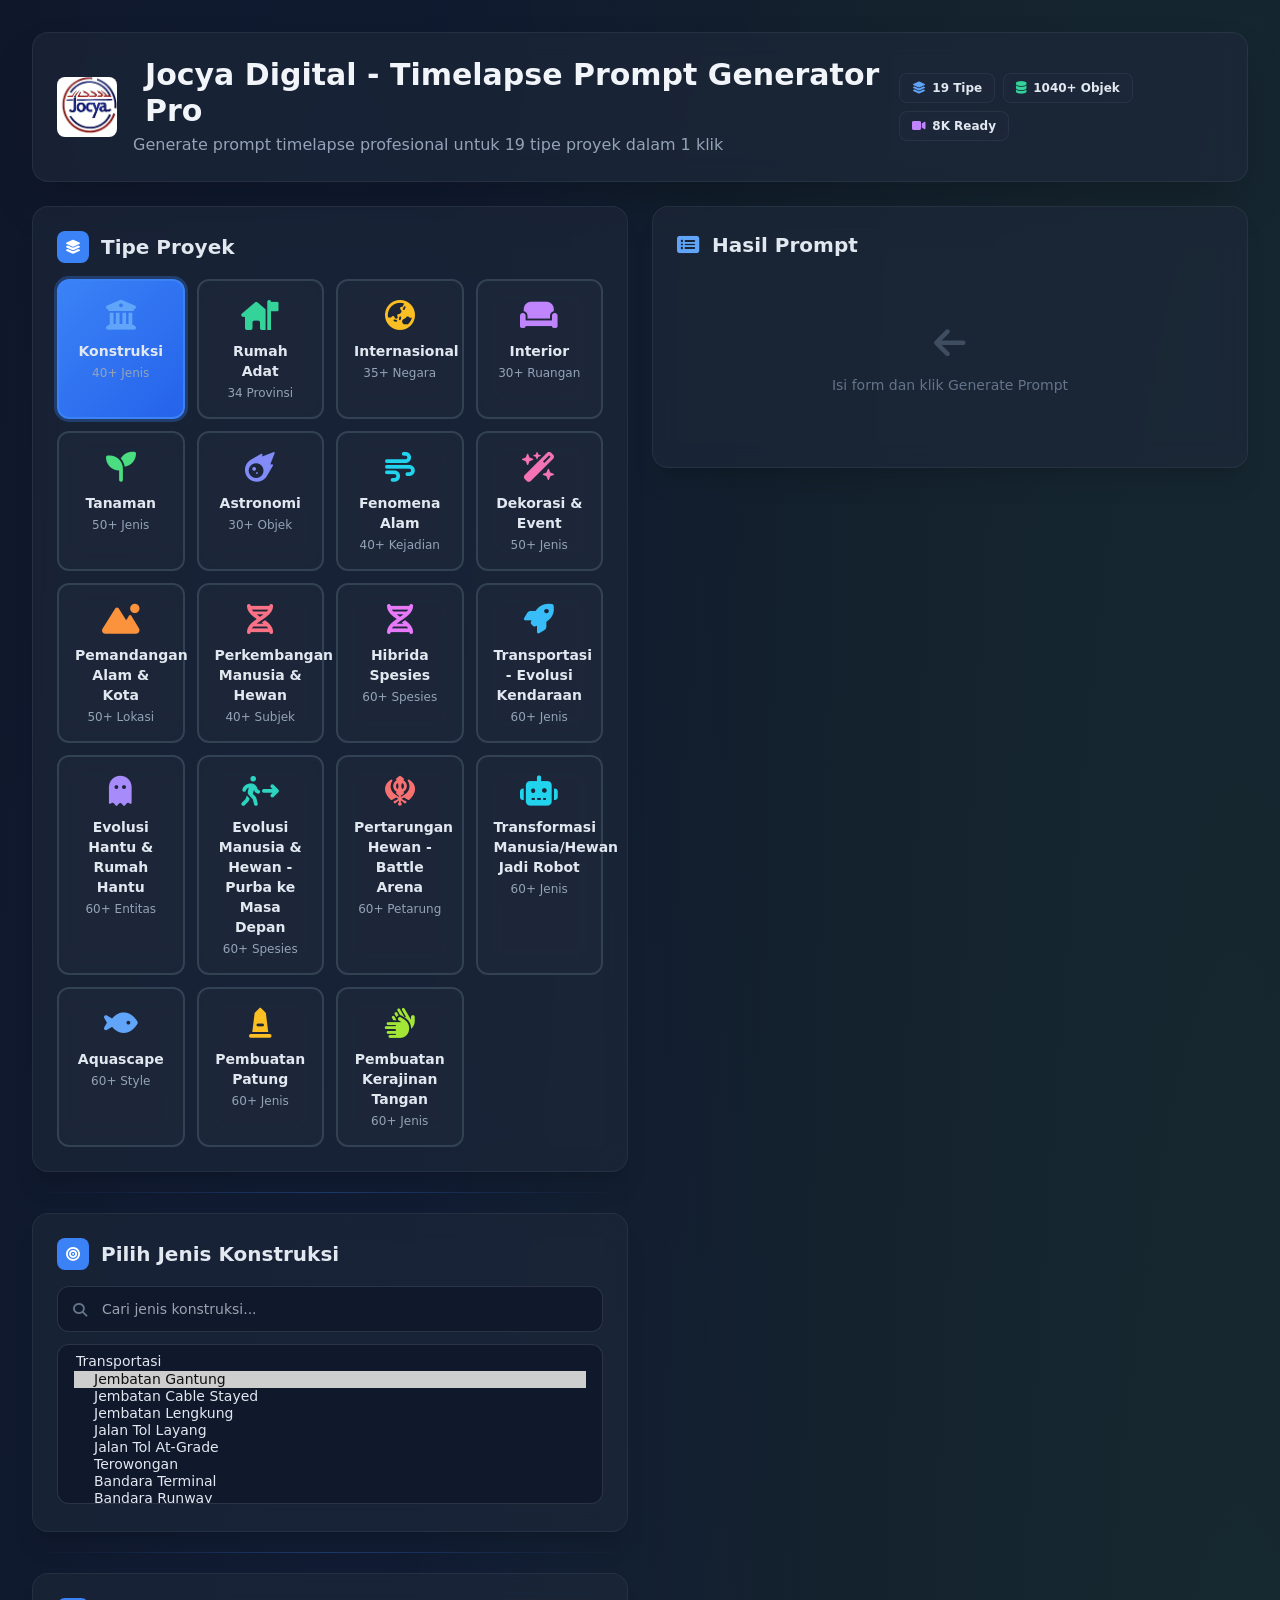
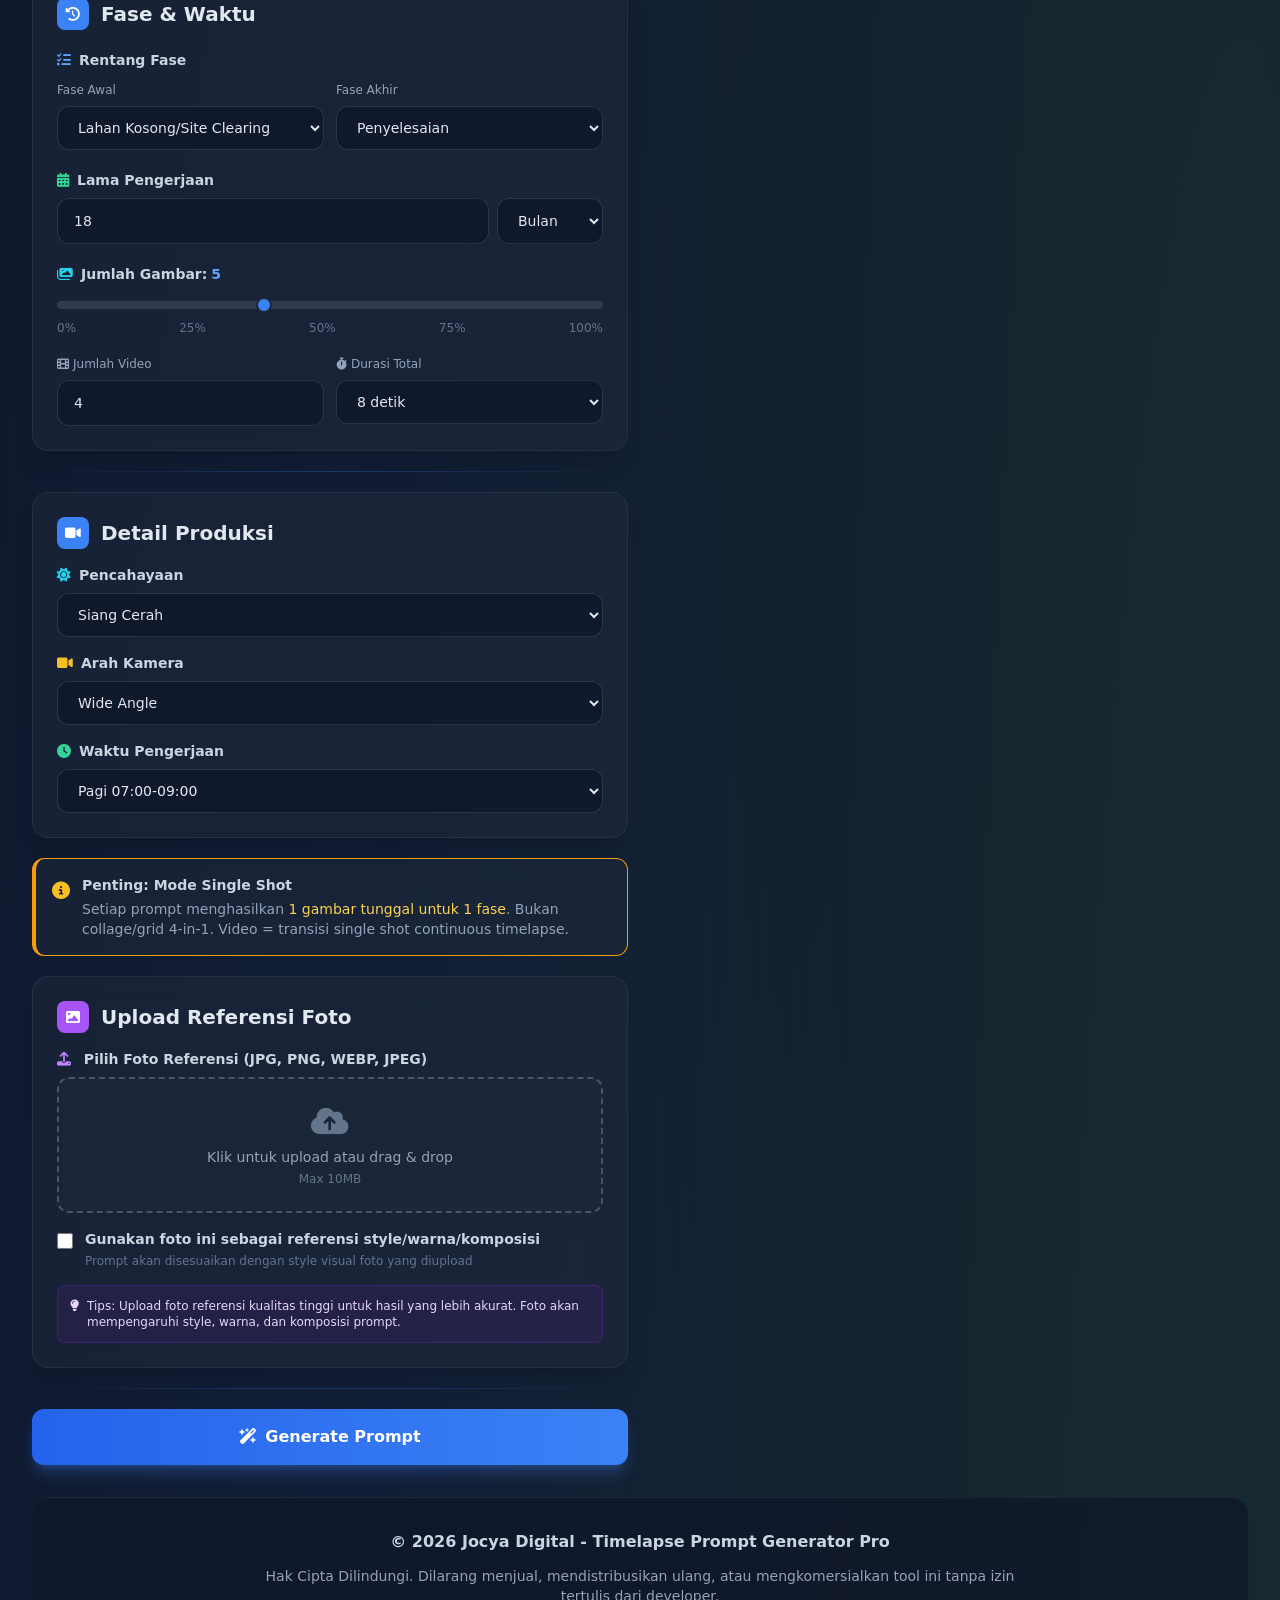
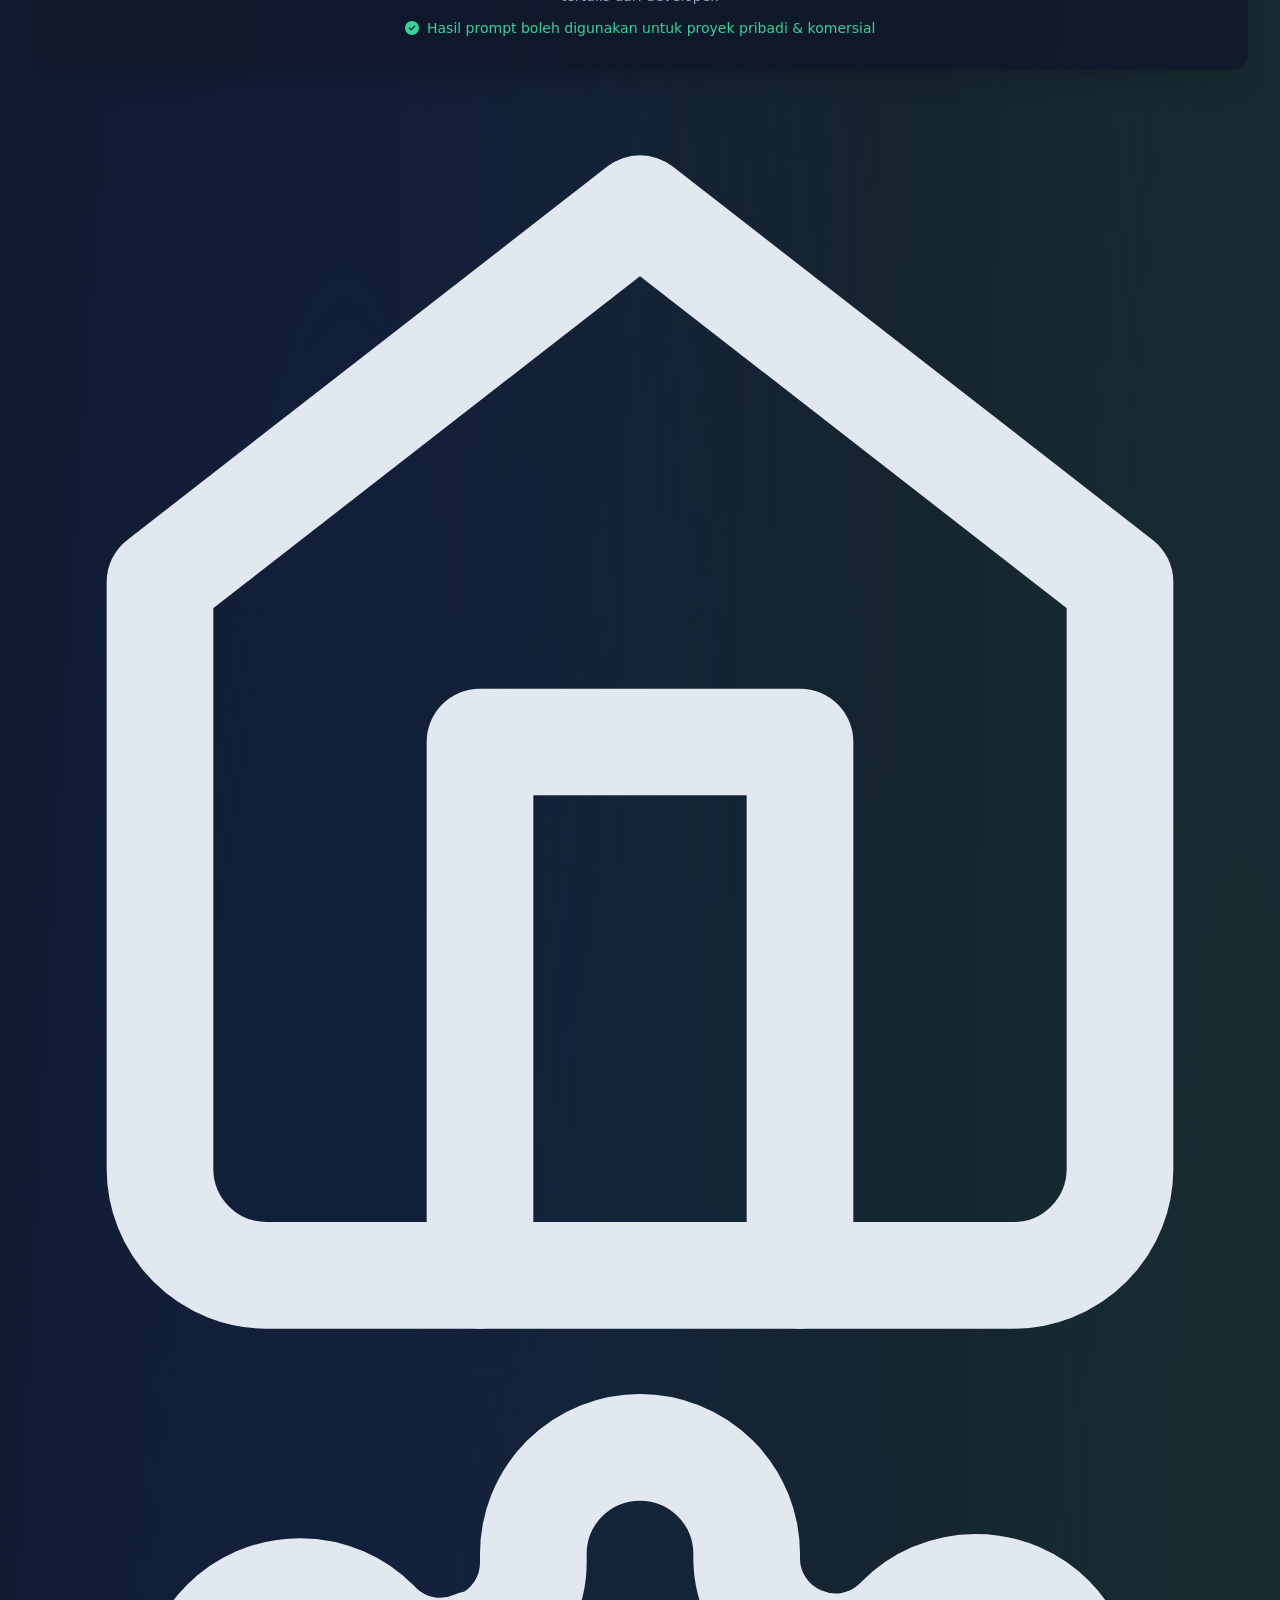
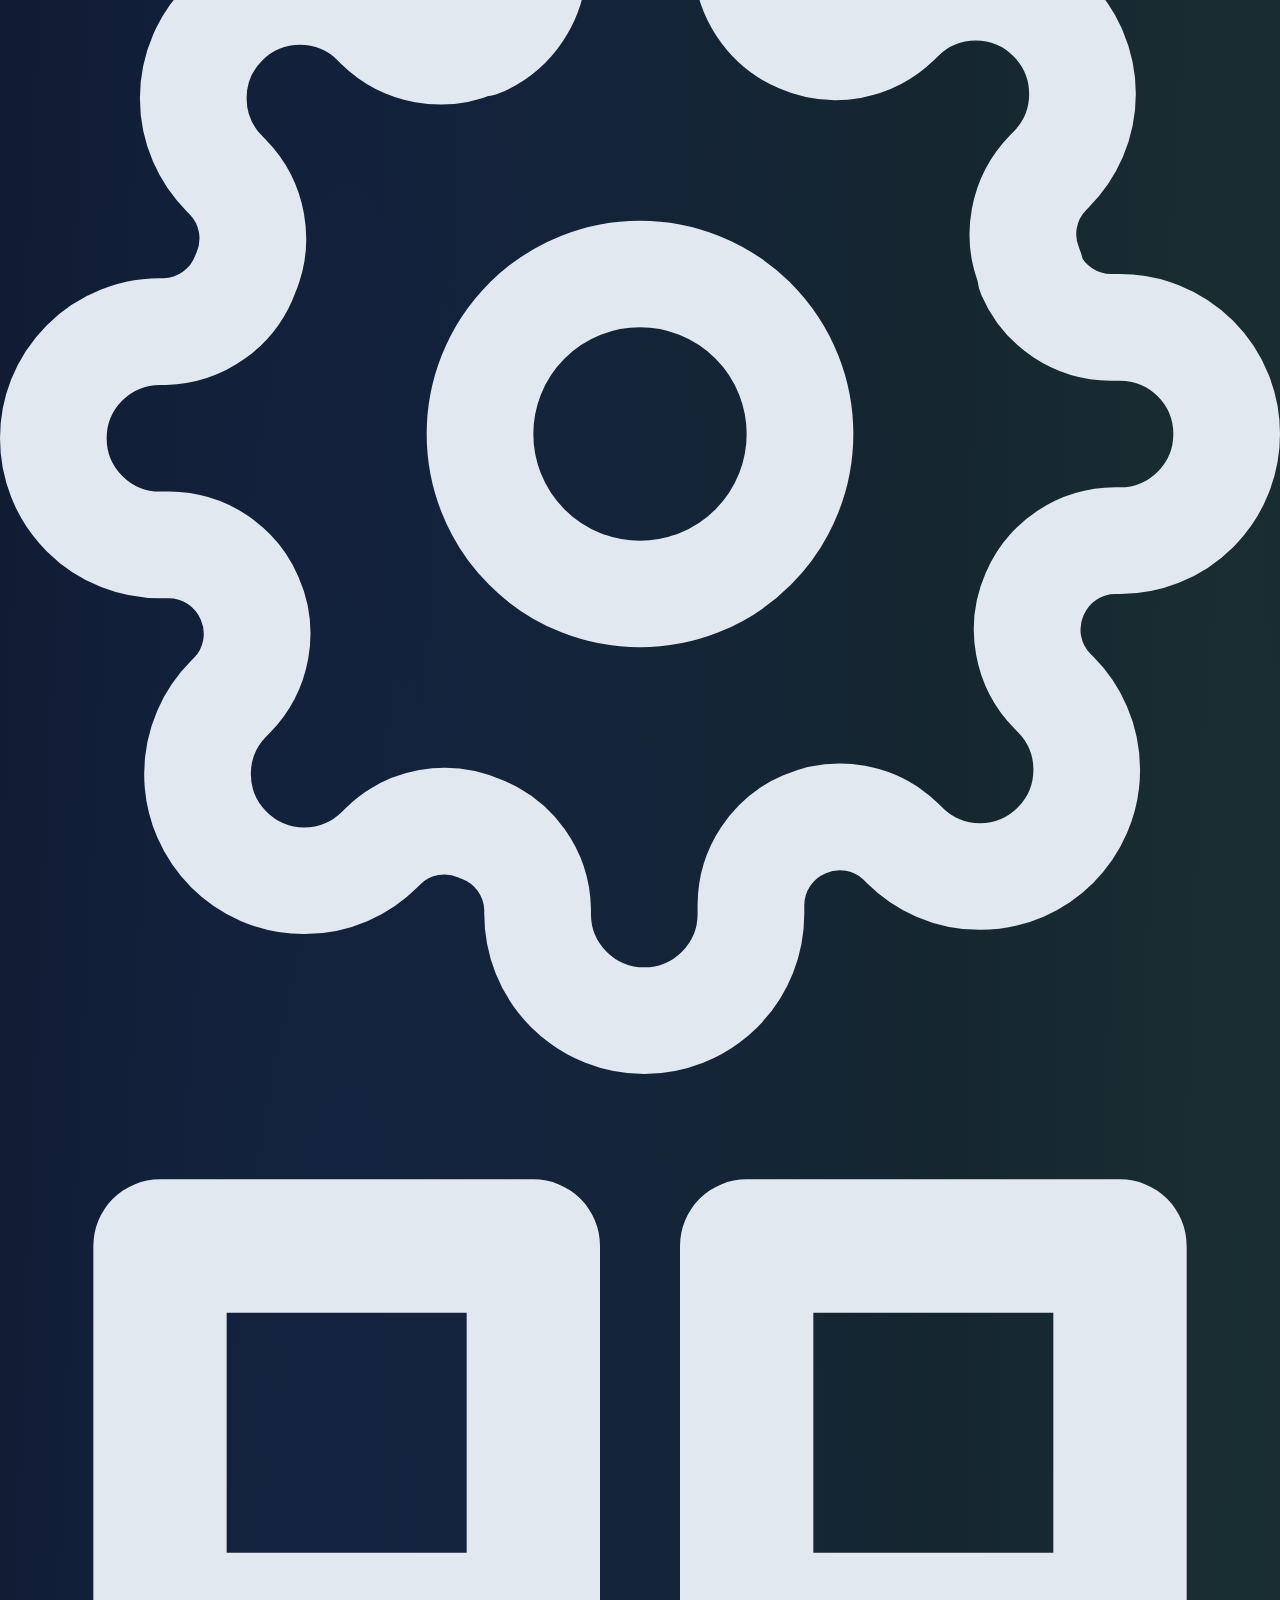
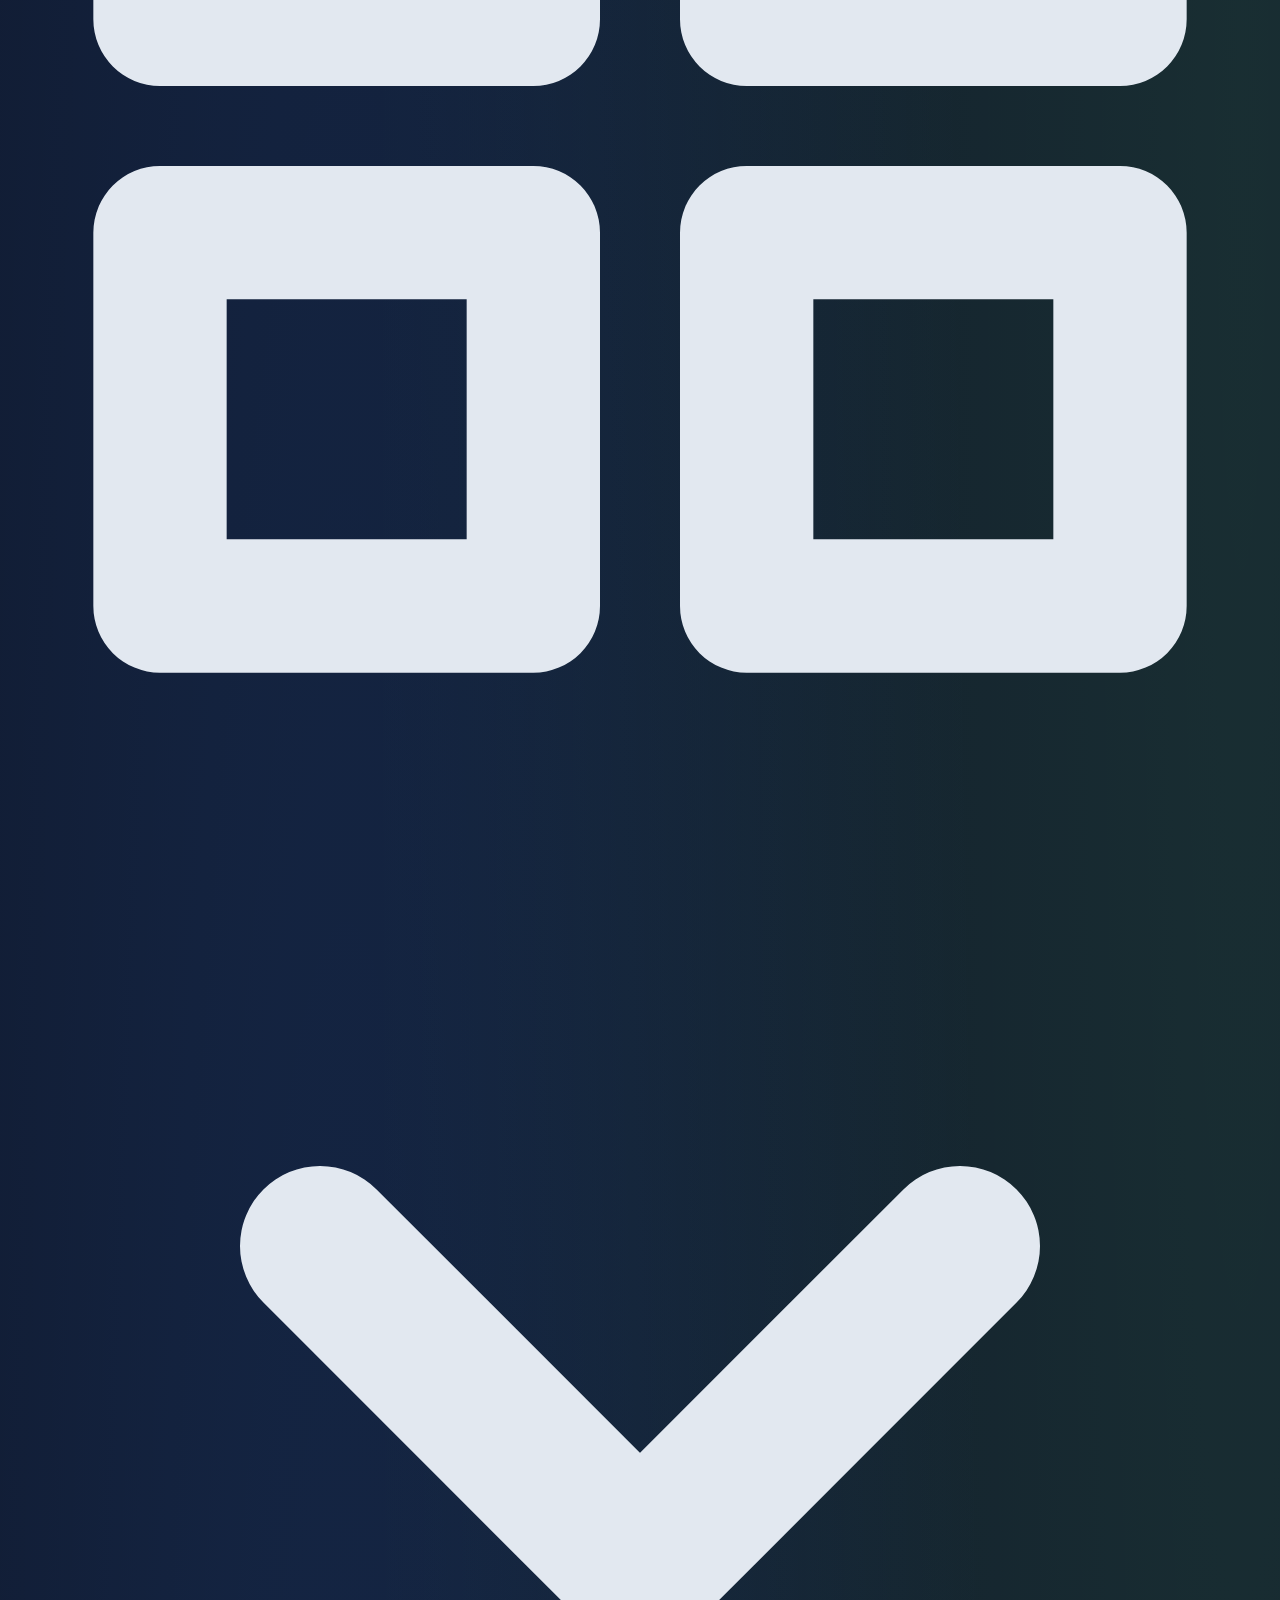
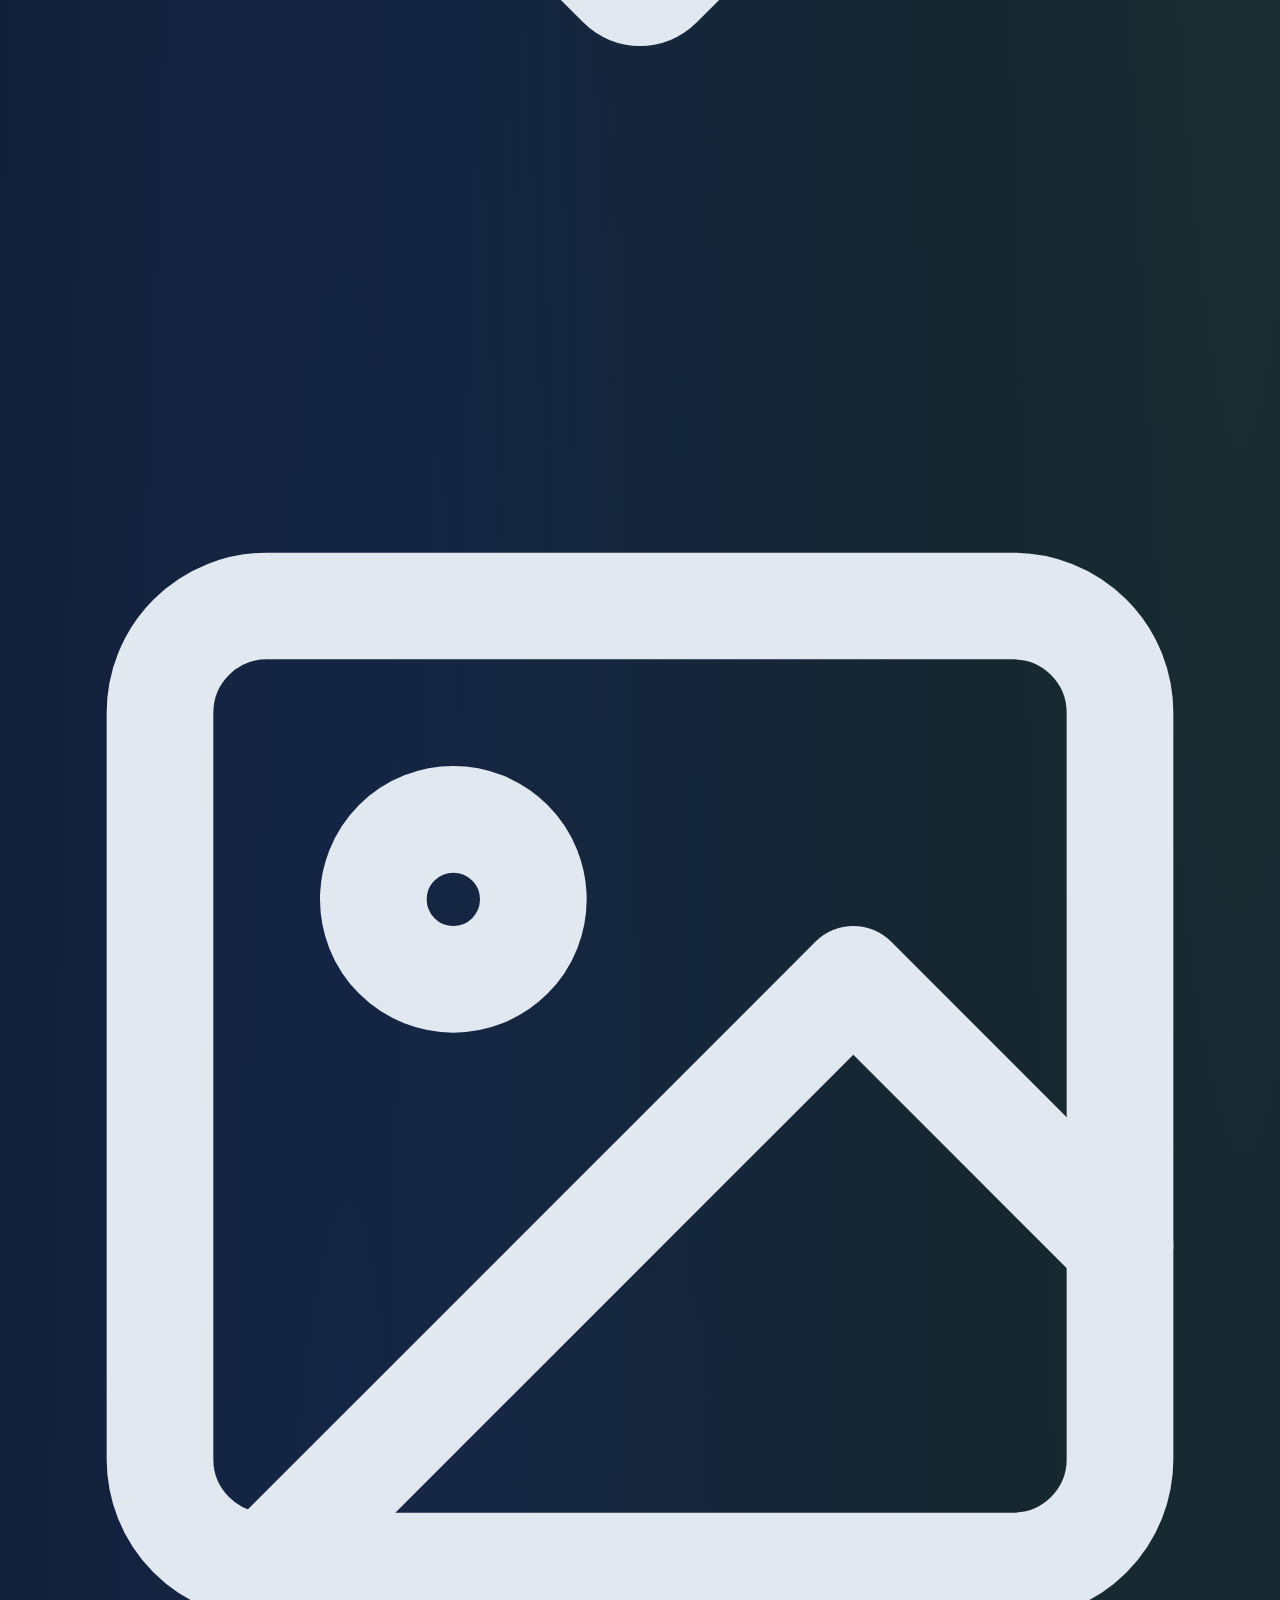
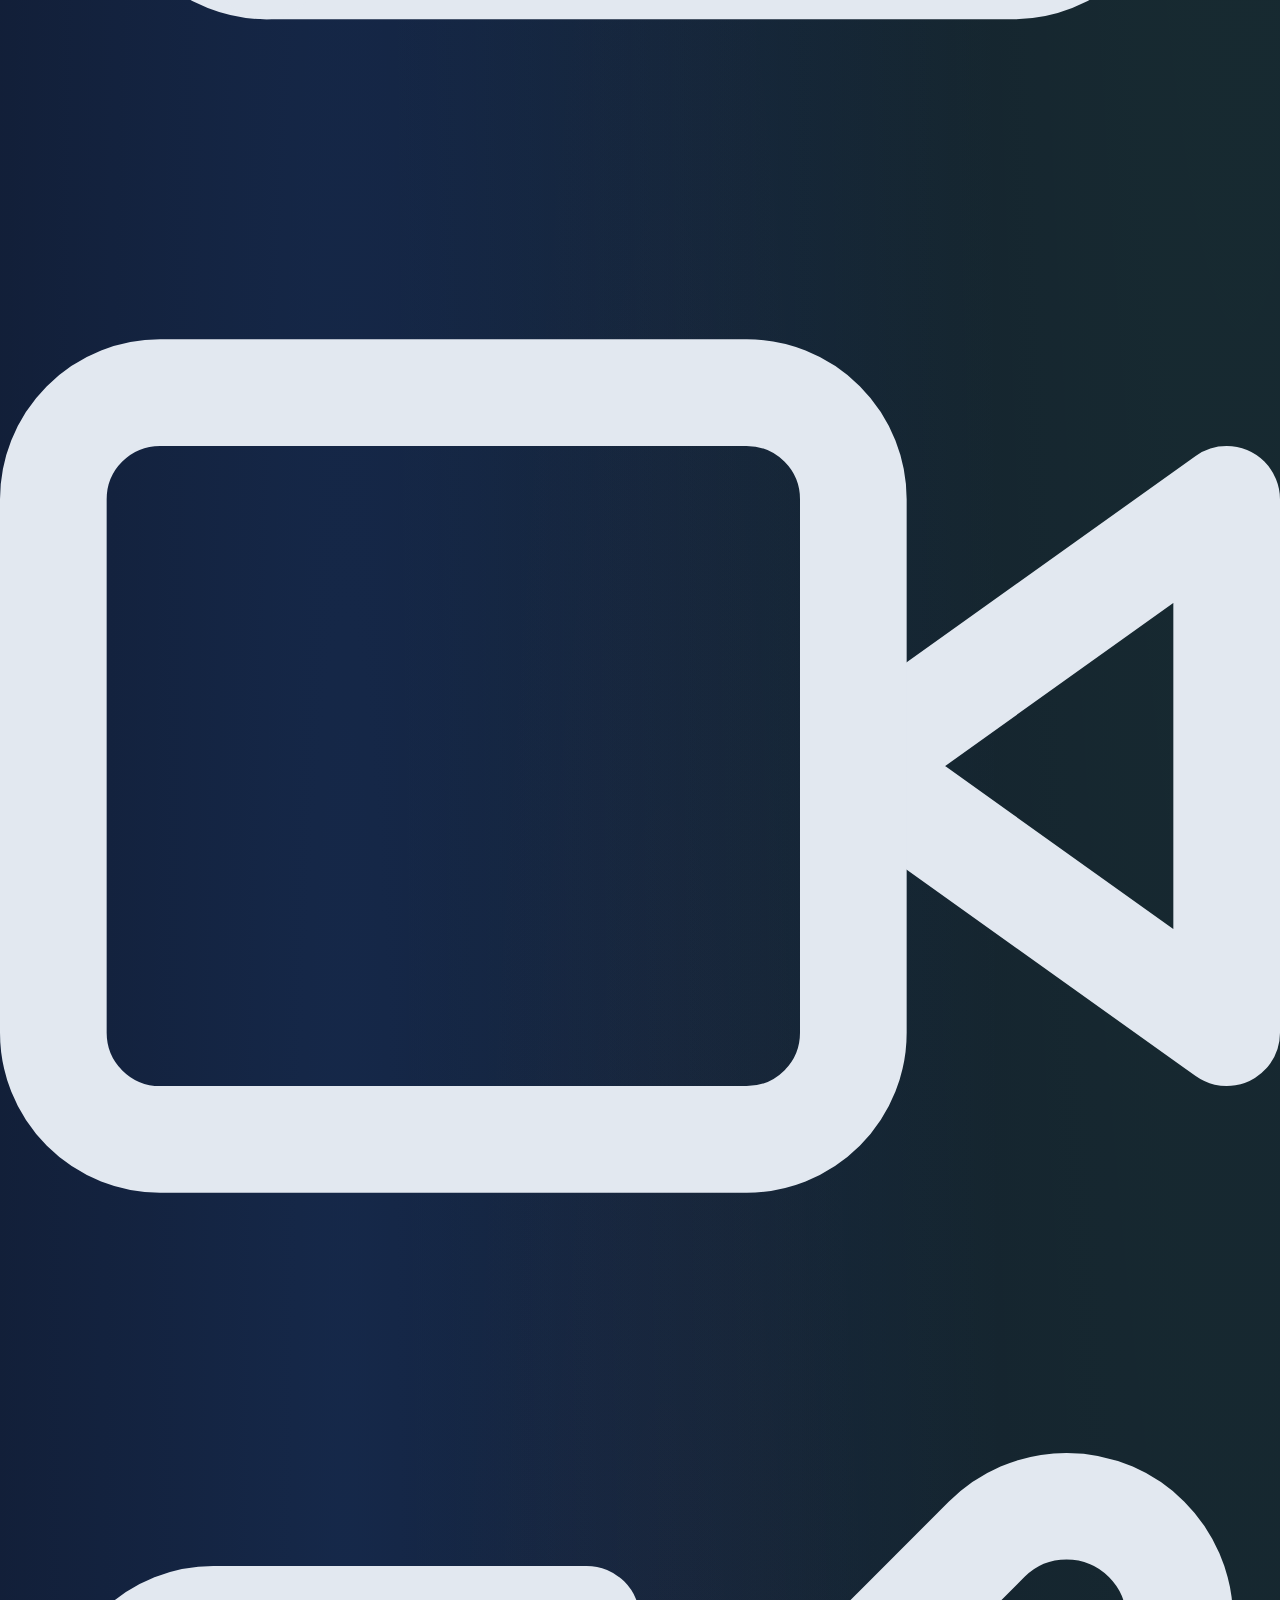
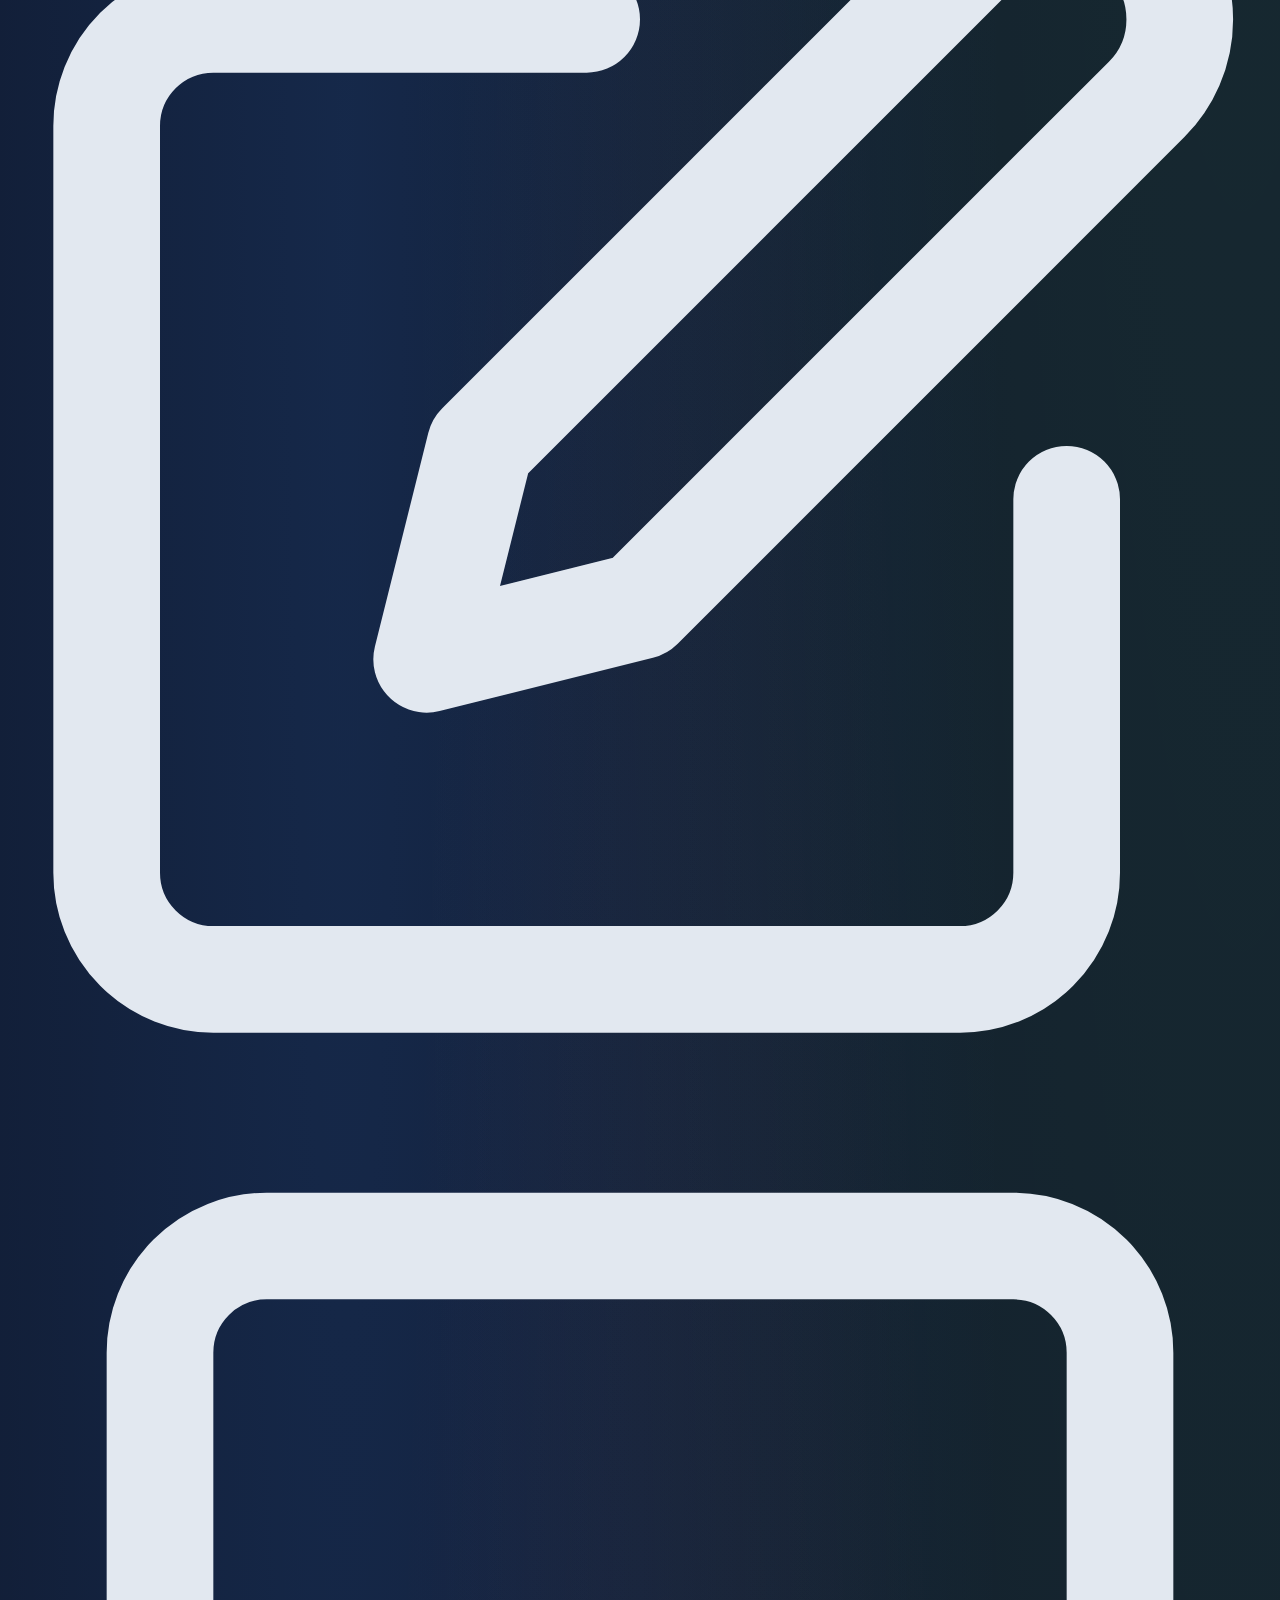
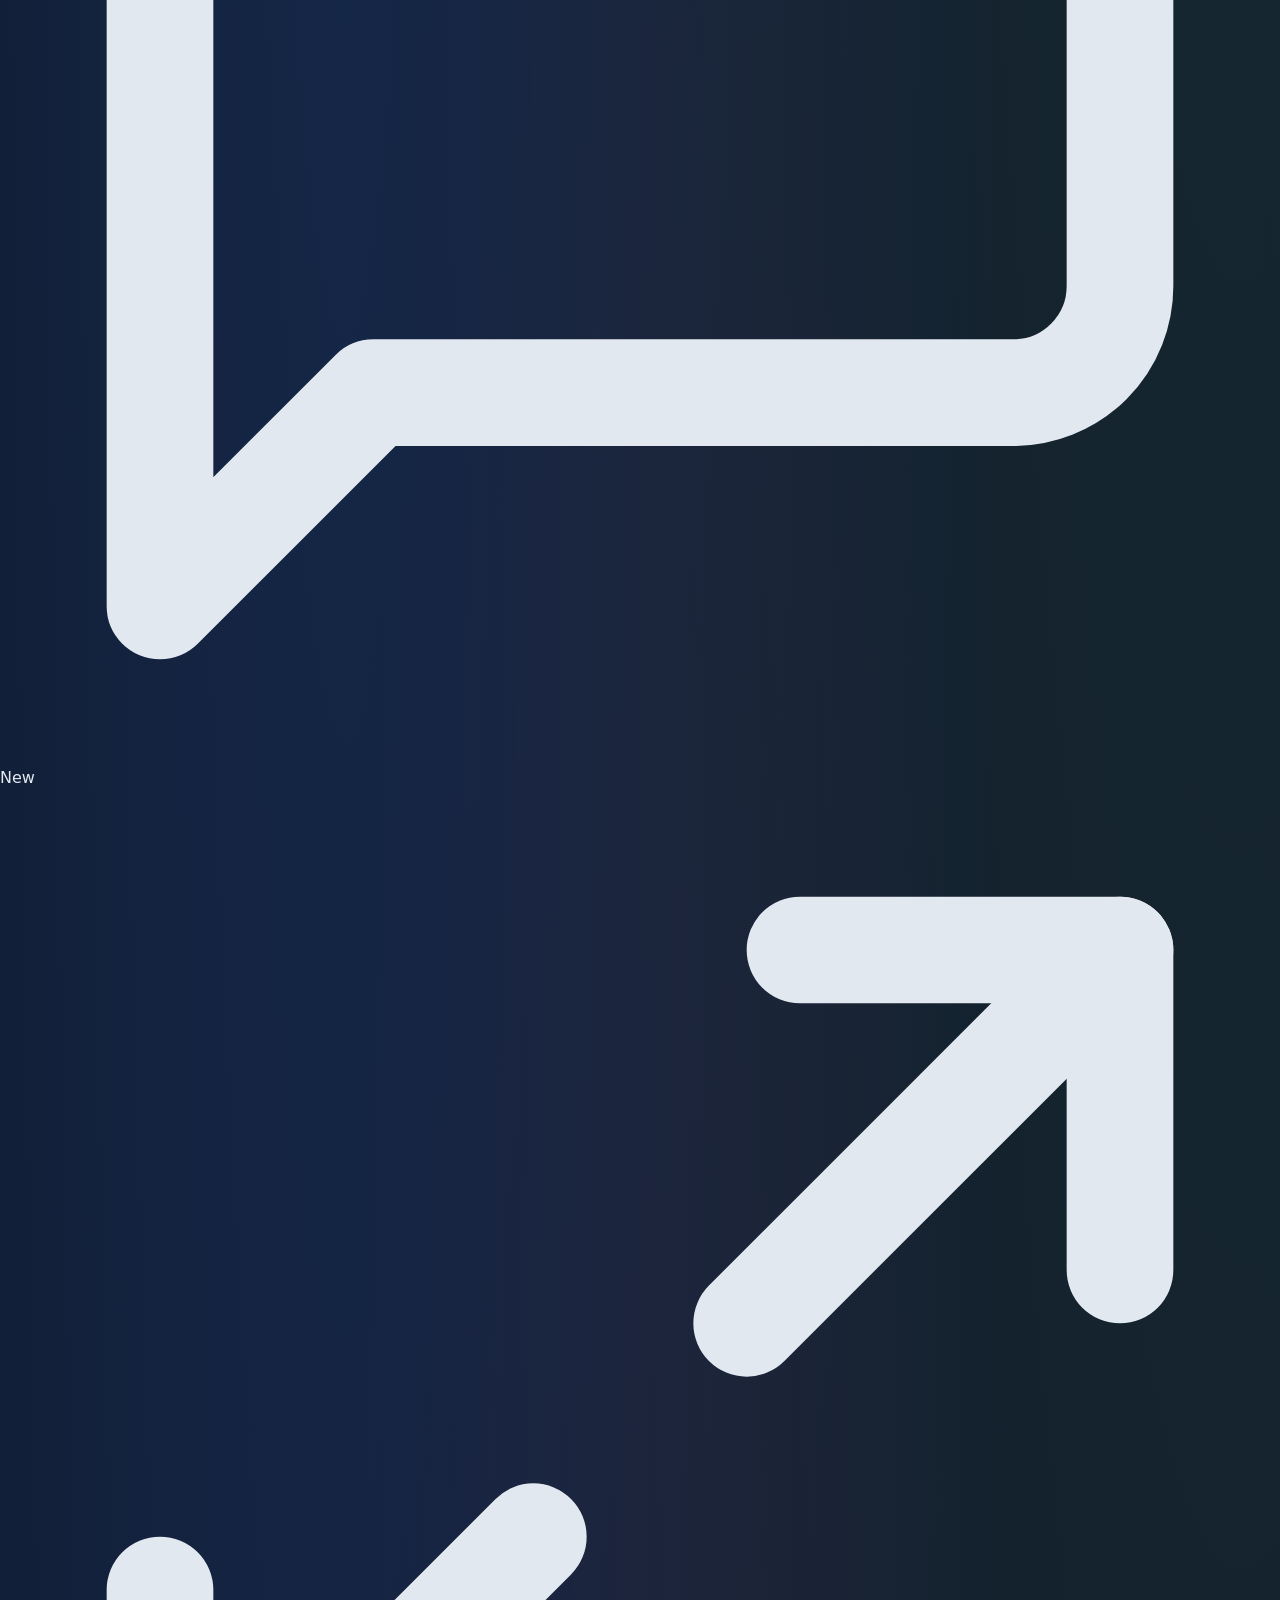
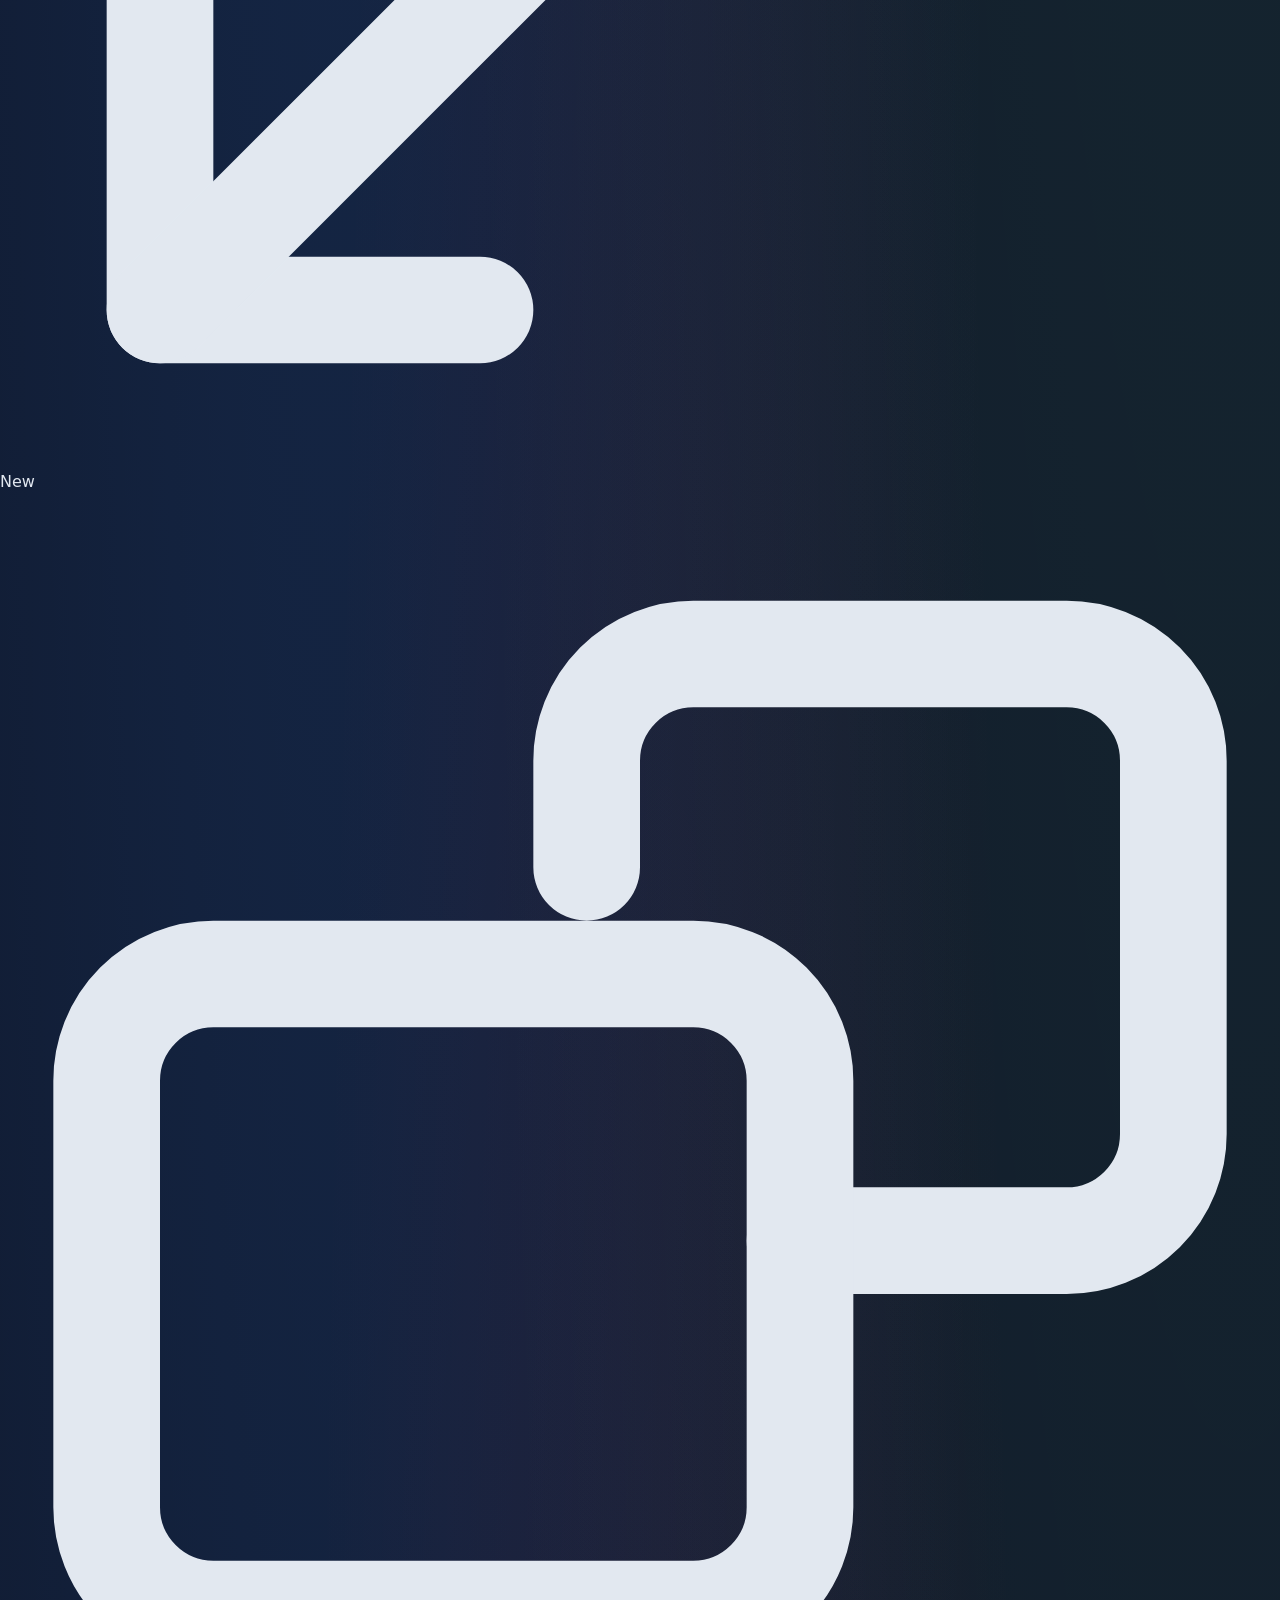
==== index.html @ 0944c66f "Update index.html" ====
<!DOCTYPE html>
<!-- saved from url=(0235)https://scontent.xx.fbcdn.net/m1/v/t6/An8_5WOnegqOgnOamnaXEIncnkgtn6bDgSeYDDPJgguWPEzcDVeSlWlQC2BNpeRIoYjZPZ8r-RI4pOBmbqEei7XBM3ETCo3NAyzGhnfFAbum?ccb=10-5&oh=00_AQDmZt-d-78kHXIFdy4uG0Y908p_TPxu7tskFTdbD5QrUg&oe=6A452FE2&_nc_sid=4ee932 -->
<html lang="id"><head><meta http-equiv="Content-Type" content="text/html; charset=UTF-8">

<meta name="viewport" content="width=device-width, initial-scale=1.0">
<title>Jocya Digital v8 - MASTER 151KB FIX</title>
<script src="./Jocya Digital v8 - MASTER 151KB FIX_files/saved_resource"></script>
<link rel="stylesheet" href="./Jocya Digital v8 - MASTER 151KB FIX_files/all.min.css"><link rel="stylesheet" href="https://cdnjs.cloudflare.com/ajax/libs/font-awesome/6.5.1/css/all.min.css">
<style>
<style>
    @import url('https://fonts.googleapis.com/css2?family=Inter:wght@300;400;500;600;700;800;900&display=swap');
    * {
        font-family: 'Inter', sans-serif;
    }
    html {
        scroll-behavior: smooth;
    }
    body {
        background: #0f172a;
        background-image: 
            radial-gradient(at 27% 37%, hsla(215, 98%, 61%, 0.15) 0px, transparent 50%),
            radial-gradient(at 97% 21%, hsla(125, 98%, 72%, 0.1) 0px, transparent 50%),
            radial-gradient(at 52% 99%, hsla(355, 98%, 61%, 0.15) 0px, transparent 50%);
    }
    .glass {
        background: rgba(30, 41, 59, 0.6);
        backdrop-filter: blur(12px);
        border: 1px solid rgba(148, 163, 184, 0.1);
    }
    .card-radio input[type="radio"] {
        display: none;
    }
    .card-radio input[type="radio"]:checked + label {
        background: linear-gradient(135deg, #3b82f6 0%, #2563eb 100%);
        border-color: #3b82f6;
        box-shadow: 0 0 0 3px rgba(59, 130, 246, 0.3);
    }
    .card-radio label {
        transition: all 0.3s ease;
        cursor: pointer;
    }
    .card-radio label:hover {
        transform: translateY(-2px);
        border-color: #3b82f6;
    }
    select, input[type="number"], input[type="text"], input[type="password"] {
        background: rgba(15, 23, 42, 0.8);
        border: 1px solid rgba(148, 163, 184, 0.2);
        color: #e2e8f0;
    }
    select:focus, input:focus {
        outline: none;
        border-color: #3b82f6;
        box-shadow: 0 0 0 3px rgba(59, 130, 246, 0.2);
    }
    .dropdown-search {
        max-height: 300px;
        overflow-y: auto;
    }
    .dropdown-search::-webkit-scrollbar {
        width: 6px;
    }
    .dropdown-search::-webkit-scrollbar-thumb {
        background: #475569;
        border-radius: 3px;
    }
    input[type="range"] {
        -webkit-appearance: none;
        appearance: none;
        background: transparent;
    }
    input[type="range"]::-webkit-slider-runnable-track {
        background: rgba(71, 85, 105, 0.5);
        height: 8px;
        border-radius: 4px;
    }
    input[type="range"]::-webkit-slider-thumb {
        -webkit-appearance: none;
        appearance: none;
        margin-top: -4px;
        background: #3b82f6;
        height: 16px;
        width: 16px;
        border-radius: 50%;
        border: 2px solid #1e293b;
        cursor: pointer;
    }
    .prompt-card {
        background: rgba(15, 23, 42, 0.6);
        border-left: 3px solid #3b82f6;
    }
    @keyframes fadeIn {
        from { opacity: 0; transform: translateY(10px); }
        to { opacity: 1; transform: translateY(0); }
    }
    .fade-in {
        animation: fadeIn 0.4s ease;
    }
    .toast {
        animation: slideIn 0.3s ease, slideOut 0.3s ease 2.7s;
    }
    @keyframes slideIn {
        from { transform: translateX(100%); opacity: 0; }
        to { transform: translateX(0); opacity: 1; }
    }
    @keyframes slideOut {
        from { transform: translateX(0); opacity: 1; }
        to { transform: translateX(100%); opacity: 0; }
    }
    .progress-bar {
        transition: width 0.3s ease;
    }
    .mobile-tab {
        display: none;
    }
    @media (max-width: 1023px) {
        .mobile-tab {
            display: block;
        }
        .desktop-layout {
            display: none;
        }
        .mobile-tab-content {
            display: none;
        }
        .mobile-tab-content.active {
            display: block;
        }
    }
    .section-divider {
        background: linear-gradient(90deg, transparent, rgba(59, 130, 246, 0.3), transparent);
        height: 1px;
    }
    footer {
        background: rgba(15, 23, 42, 0.8);
        border-top: 1px solid rgba(148, 163, 184, 0.1);
    }
    details summary::-webkit-details-marker {
        display: none;
    }
    .modal-overlay {
        background: rgba(0, 0, 0, 0.7);
        backdrop-filter: blur(8px);
    }
    .modal-content {
        animation: modalSlideIn 0.3s ease;
    }
    @keyframes modalSlideIn {
        from { opacity: 0; transform: scale(0.95) translateY(-20px); }
        to { opacity: 1; transform: scale(1) translateY(0); }
    }
    input[type="file"] {
        display: none;
    }
    .file-upload-label {
        cursor: pointer;
    }
</style>
<style>*, ::before, ::after{--tw-border-spacing-x:0;--tw-border-spacing-y:0;--tw-translate-x:0;--tw-translate-y:0;--tw-rotate:0;--tw-skew-x:0;--tw-skew-y:0;--tw-scale-x:1;--tw-scale-y:1;--tw-pan-x: ;--tw-pan-y: ;--tw-pinch-zoom: ;--tw-scroll-snap-strictness:proximity;--tw-gradient-from-position: ;--tw-gradient-via-position: ;--tw-gradient-to-position: ;--tw-ordinal: ;--tw-slashed-zero: ;--tw-numeric-figure: ;--tw-numeric-spacing: ;--tw-numeric-fraction: ;--tw-ring-inset: ;--tw-ring-offset-width:0px;--tw-ring-offset-color:#fff;--tw-ring-color:rgb(59 130 246 / 0.5);--tw-ring-offset-shadow:0 0 #0000;--tw-ring-shadow:0 0 #0000;--tw-shadow:0 0 #0000;--tw-shadow-colored:0 0 #0000;--tw-blur: ;--tw-brightness: ;--tw-contrast: ;--tw-grayscale: ;--tw-hue-rotate: ;--tw-invert: ;--tw-saturate: ;--tw-sepia: ;--tw-drop-shadow: ;--tw-backdrop-blur: ;--tw-backdrop-brightness: ;--tw-backdrop-contrast: ;--tw-backdrop-grayscale: ;--tw-backdrop-hue-rotate: ;--tw-backdrop-invert: ;--tw-backdrop-opacity: ;--tw-backdrop-saturate: ;--tw-backdrop-sepia: ;--tw-contain-size: ;--tw-contain-layout: ;--tw-contain-paint: ;--tw-contain-style: }::backdrop{--tw-border-spacing-x:0;--tw-border-spacing-y:0;--tw-translate-x:0;--tw-translate-y:0;--tw-rotate:0;--tw-skew-x:0;--tw-skew-y:0;--tw-scale-x:1;--tw-scale-y:1;--tw-pan-x: ;--tw-pan-y: ;--tw-pinch-zoom: ;--tw-scroll-snap-strictness:proximity;--tw-gradient-from-position: ;--tw-gradient-via-position: ;--tw-gradient-to-position: ;--tw-ordinal: ;--tw-slashed-zero: ;--tw-numeric-figure: ;--tw-numeric-spacing: ;--tw-numeric-fraction: ;--tw-ring-inset: ;--tw-ring-offset-width:0px;--tw-ring-offset-color:#fff;--tw-ring-color:rgb(59 130 246 / 0.5);--tw-ring-offset-shadow:0 0 #0000;--tw-ring-shadow:0 0 #0000;--tw-shadow:0 0 #0000;--tw-shadow-colored:0 0 #0000;--tw-blur: ;--tw-brightness: ;--tw-contrast: ;--tw-grayscale: ;--tw-hue-rotate: ;--tw-invert: ;--tw-saturate: ;--tw-sepia: ;--tw-drop-shadow: ;--tw-backdrop-blur: ;--tw-backdrop-brightness: ;--tw-backdrop-contrast: ;--tw-backdrop-grayscale: ;--tw-backdrop-hue-rotate: ;--tw-backdrop-invert: ;--tw-backdrop-opacity: ;--tw-backdrop-saturate: ;--tw-backdrop-sepia: ;--tw-contain-size: ;--tw-contain-layout: ;--tw-contain-paint: ;--tw-contain-style: }/* ! tailwindcss v3.4.17 | MIT License | https://tailwindcss.com */*,::after,::before{box-sizing:border-box;border-width:0;border-style:solid;border-color:#e5e7eb}::after,::before{--tw-content:''}:host,html{line-height:1.5;-webkit-text-size-adjust:100%;-moz-tab-size:4;tab-size:4;font-family:ui-sans-serif, system-ui, sans-serif, "Apple Color Emoji", "Segoe UI Emoji", "Segoe UI Symbol", "Noto Color Emoji";font-feature-settings:normal;font-variation-settings:normal;-webkit-tap-highlight-color:transparent}body{margin:0;line-height:inherit}hr{height:0;color:inherit;border-top-width:1px}abbr:where([title]){-webkit-text-decoration:underline dotted;text-decoration:underline dotted}h1,h2,h3,h4,h5,h6{font-size:inherit;font-weight:inherit}a{color:inherit;text-decoration:inherit}b,strong{font-weight:bolder}code,kbd,pre,samp{font-family:ui-monospace, SFMono-Regular, Menlo, Monaco, Consolas, "Liberation Mono", "Courier New", monospace;font-feature-settings:normal;font-variation-settings:normal;font-size:1em}small{font-size:80%}sub,sup{font-size:75%;line-height:0;position:relative;vertical-align:baseline}sub{bottom:-.25em}sup{top:-.5em}table{text-indent:0;border-color:inherit;border-collapse:collapse}button,input,optgroup,select,textarea{font-family:inherit;font-feature-settings:inherit;font-variation-settings:inherit;font-size:100%;font-weight:inherit;line-height:inherit;letter-spacing:inherit;color:inherit;margin:0;padding:0}button,select{text-transform:none}button,input:where([type=button]),input:where([type=reset]),input:where([type=submit]){-webkit-appearance:button;background-color:transparent;background-image:none}:-moz-focusring{outline:auto}:-moz-ui-invalid{box-shadow:none}progress{vertical-align:baseline}::-webkit-inner-spin-button,::-webkit-outer-spin-button{height:auto}[type=search]{-webkit-appearance:textfield;outline-offset:-2px}::-webkit-search-decoration{-webkit-appearance:none}::-webkit-file-upload-button{-webkit-appearance:button;font:inherit}summary{display:list-item}blockquote,dd,dl,figure,h1,h2,h3,h4,h5,h6,hr,p,pre{margin:0}fieldset{margin:0;padding:0}legend{padding:0}menu,ol,ul{list-style:none;margin:0;padding:0}dialog{padding:0}textarea{resize:vertical}input::placeholder,textarea::placeholder{opacity:1;color:#9ca3af}[role=button],button{cursor:pointer}:disabled{cursor:default}audio,canvas,embed,iframe,img,object,svg,video{display:block;vertical-align:middle}img,video{max-width:100%;height:auto}[hidden]:where(:not([hidden=until-found])){display:none}.fixed{position:fixed}.absolute{position:absolute}.relative{position:relative}.inset-0{inset:0px}.left-4{left:1rem}.top-3\.5{top:0.875rem}.right-3{right:0.75rem}.top-6{top:1.5rem}.z-50{z-index:50}.mx-auto{margin-left:auto;margin-right:auto}.mb-4{margin-bottom:1rem}.mb-6{margin-bottom:1.5rem}.mr-2{margin-right:0.5rem}.mt-1{margin-top:0.25rem}.mb-2{margin-bottom:0.5rem}.mr-3{margin-right:0.75rem}.mb-3{margin-bottom:0.75rem}.mt-0\.5{margin-top:0.125rem}.ml-1{margin-left:0.25rem}.mr-1{margin-right:0.25rem}.mb-1{margin-bottom:0.25rem}.mb-1\.5{margin-bottom:0.375rem}.ml-2{margin-left:0.5rem}.mt-3{margin-top:0.75rem}.mt-4{margin-top:1rem}.mt-8{margin-top:2rem}.block{display:block}.flex{display:flex}.inline-flex{display:inline-flex}.grid{display:grid}.hidden{display:none}.h-\[60px\]{height:60px}.h-8{height:2rem}.h-full{height:100%}.h-16{height:4rem}.h-2{height:0.5rem}.h-4{height:1rem}.h-\[100px\]{height:100px}.min-h-screen{min-height:100vh}.w-auto{width:auto}.w-8{width:2rem}.w-full{width:100%}.w-16{width:4rem}.w-4{width:1rem}.w-\[100px\]{width:100px}.min-w-0{min-width:0px}.max-w-7xl{max-width:80rem}.max-w-3xl{max-width:48rem}.max-w-\[90vw\]{max-width:90vw}.max-w-md{max-width:28rem}.flex-1{flex:1 1 0%}.flex-shrink-0{flex-shrink:0}.cursor-pointer{cursor:pointer}.select-all{-webkit-user-select:all;user-select:all}.list-inside{list-style-position:inside}.list-disc{list-style-type:disc}.list-none{list-style-type:none}.grid-cols-1{grid-template-columns:repeat(1, minmax(0, 1fr))}.grid-cols-2{grid-template-columns:repeat(2, minmax(0, 1fr))}.flex-col{flex-direction:column}.flex-wrap{flex-wrap:wrap}.items-start{align-items:flex-start}.items-center{align-items:center}.justify-center{justify-content:center}.justify-between{justify-content:space-between}.gap-1\.5{gap:0.375rem}.gap-2{gap:0.5rem}.gap-4{gap:1rem}.gap-6{gap:1.5rem}.gap-3{gap:0.75rem}.gap-1{gap:0.25rem}.space-y-5 > :not([hidden]) ~ :not([hidden]){--tw-space-y-reverse:0;margin-top:calc(1.25rem * calc(1 - var(--tw-space-y-reverse)));margin-bottom:calc(1.25rem * var(--tw-space-y-reverse))}.space-y-4 > :not([hidden]) ~ :not([hidden]){--tw-space-y-reverse:0;margin-top:calc(1rem * calc(1 - var(--tw-space-y-reverse)));margin-bottom:calc(1rem * var(--tw-space-y-reverse))}.space-y-1 > :not([hidden]) ~ :not([hidden]){--tw-space-y-reverse:0;margin-top:calc(0.25rem * calc(1 - var(--tw-space-y-reverse)));margin-bottom:calc(0.25rem * var(--tw-space-y-reverse))}.space-y-1\.5 > :not([hidden]) ~ :not([hidden]){--tw-space-y-reverse:0;margin-top:calc(0.375rem * calc(1 - var(--tw-space-y-reverse)));margin-bottom:calc(0.375rem * var(--tw-space-y-reverse))}.space-y-3 > :not([hidden]) ~ :not([hidden]){--tw-space-y-reverse:0;margin-top:calc(0.75rem * calc(1 - var(--tw-space-y-reverse)));margin-bottom:calc(0.75rem * var(--tw-space-y-reverse))}.space-y-6 > :not([hidden]) ~ :not([hidden]){--tw-space-y-reverse:0;margin-top:calc(1.5rem * calc(1 - var(--tw-space-y-reverse)));margin-bottom:calc(1.5rem * var(--tw-space-y-reverse))}.overflow-hidden{overflow:hidden}.truncate{overflow:hidden;text-overflow:ellipsis;white-space:nowrap}.break-words{overflow-wrap:break-word}.break-all{word-break:break-all}.rounded-2xl{border-radius:1rem}.rounded-lg{border-radius:0.5rem}.rounded-xl{border-radius:0.75rem}.rounded{border-radius:0.25rem}.rounded-full{border-radius:9999px}.border-2{border-width:2px}.border{border-width:1px}.border-l-4{border-left-width:4px}.border-dashed{border-style:dashed}.border-slate-700{--tw-border-opacity:1;border-color:rgb(51 65 85 / var(--tw-border-opacity, 1))}.border-fuchsia-700\/30{border-color:rgb(162 28 175 / 0.3)}.border-sky-700\/30{border-color:rgb(3 105 161 / 0.3)}.border-teal-700\/30{border-color:rgb(15 118 110 / 0.3)}.border-violet-700\/30{border-color:rgb(109 40 217 / 0.3)}.border-blue-700\/30{border-color:rgb(29 78 216 / 0.3)}.border-red-700\/30{border-color:rgb(185 28 28 / 0.3)}.border-amber-700\/30{border-color:rgb(180 83 9 / 0.3)}.border-lime-700\/30{border-color:rgb(77 124 15 / 0.3)}.border-amber-500{--tw-border-opacity:1;border-color:rgb(245 158 11 / var(--tw-border-opacity, 1))}.border-blue-500\/30{border-color:rgb(59 130 246 / 0.3)}.border-blue-700\/50{border-color:rgb(29 78 216 / 0.5)}.border-fuchsia-500{--tw-border-opacity:1;border-color:rgb(217 70 239 / var(--tw-border-opacity, 1))}.border-purple-700\/30{border-color:rgb(126 34 206 / 0.3)}.border-purple-700\/50{border-color:rgb(126 34 206 / 0.5)}.border-red-500{--tw-border-opacity:1;border-color:rgb(239 68 68 / var(--tw-border-opacity, 1))}.border-rose-500{--tw-border-opacity:1;border-color:rgb(244 63 94 / var(--tw-border-opacity, 1))}.border-sky-500{--tw-border-opacity:1;border-color:rgb(14 165 233 / var(--tw-border-opacity, 1))}.border-slate-600{--tw-border-opacity:1;border-color:rgb(71 85 105 / var(--tw-border-opacity, 1))}.border-teal-500{--tw-border-opacity:1;border-color:rgb(20 184 166 / var(--tw-border-opacity, 1))}.border-violet-500{--tw-border-opacity:1;border-color:rgb(139 92 246 / var(--tw-border-opacity, 1))}.bg-blue-600{--tw-bg-opacity:1;background-color:rgb(37 99 235 / var(--tw-bg-opacity, 1))}.bg-blue-500{--tw-bg-opacity:1;background-color:rgb(59 130 246 / var(--tw-bg-opacity, 1))}.bg-fuchsia-900\/20{background-color:rgb(112 26 117 / 0.2)}.bg-sky-900\/20{background-color:rgb(12 74 110 / 0.2)}.bg-teal-900\/20{background-color:rgb(19 78 74 / 0.2)}.bg-violet-900\/20{background-color:rgb(76 29 149 / 0.2)}.bg-blue-900\/20{background-color:rgb(30 58 138 / 0.2)}.bg-red-900\/20{background-color:rgb(127 29 29 / 0.2)}.bg-amber-900\/20{background-color:rgb(120 53 15 / 0.2)}.bg-lime-900\/20{background-color:rgb(54 83 20 / 0.2)}.bg-slate-800\/50{background-color:rgb(30 41 59 / 0.5)}.bg-blue-900\/30{background-color:rgb(30 58 138 / 0.3)}.bg-emerald-600{--tw-bg-opacity:1;background-color:rgb(5 150 105 / var(--tw-bg-opacity, 1))}.bg-purple-500{--tw-bg-opacity:1;background-color:rgb(168 85 247 / var(--tw-bg-opacity, 1))}.bg-purple-900\/20{background-color:rgb(88 28 135 / 0.2)}.bg-purple-900\/30{background-color:rgb(88 28 135 / 0.3)}.bg-slate-700{--tw-bg-opacity:1;background-color:rgb(51 65 85 / var(--tw-bg-opacity, 1))}.bg-slate-800{--tw-bg-opacity:1;background-color:rgb(30 41 59 / var(--tw-bg-opacity, 1))}.bg-gradient-to-br{background-image:linear-gradient(to bottom right, var(--tw-gradient-stops))}.bg-gradient-to-r{background-image:linear-gradient(to right, var(--tw-gradient-stops))}.from-blue-500{--tw-gradient-from:#3b82f6 var(--tw-gradient-from-position);--tw-gradient-to:rgb(59 130 246 / 0) var(--tw-gradient-to-position);--tw-gradient-stops:var(--tw-gradient-from), var(--tw-gradient-to)}.from-blue-600{--tw-gradient-from:#2563eb var(--tw-gradient-from-position);--tw-gradient-to:rgb(37 99 235 / 0) var(--tw-gradient-to-position);--tw-gradient-stops:var(--tw-gradient-from), var(--tw-gradient-to)}.to-blue-500{--tw-gradient-to:#3b82f6 var(--tw-gradient-to-position)}.to-cyan-400{--tw-gradient-to:#22d3ee var(--tw-gradient-to-position)}.to-purple-600{--tw-gradient-to:#9333ea var(--tw-gradient-to-position)}.object-cover{object-fit:cover}.p-2{padding:0.5rem}.p-5{padding:1.25rem}.p-3{padding:0.75rem}.p-4{padding:1rem}.p-6{padding:1.5rem}.px-3{padding-left:0.75rem;padding-right:0.75rem}.px-4{padding-left:1rem;padding-right:1rem}.py-1\.5{padding-top:0.375rem;padding-bottom:0.375rem}.py-3{padding-top:0.75rem;padding-bottom:0.75rem}.py-4{padding-top:1rem;padding-bottom:1rem}.py-2{padding-top:0.5rem;padding-bottom:0.5rem}.px-6{padding-left:1.5rem;padding-right:1.5rem}.py-12{padding-top:3rem;padding-bottom:3rem}.pl-11{padding-left:2.75rem}.pr-4{padding-right:1rem}.text-center{text-align:center}.text-2xl{font-size:1.5rem;line-height:2rem}.text-lg{font-size:1.125rem;line-height:1.75rem}.text-sm{font-size:0.875rem;line-height:1.25rem}.text-xs{font-size:0.75rem;line-height:1rem}.text-3xl{font-size:1.875rem;line-height:2.25rem}.text-4xl{font-size:2.25rem;line-height:2.5rem}.text-base{font-size:1rem;line-height:1.5rem}.text-xl{font-size:1.25rem;line-height:1.75rem}.font-bold{font-weight:700}.font-extrabold{font-weight:800}.font-semibold{font-weight:600}.font-medium{font-weight:500}.font-normal{font-weight:400}.leading-relaxed{line-height:1.625}.text-slate-200{--tw-text-opacity:1;color:rgb(226 232 240 / var(--tw-text-opacity, 1))}.text-blue-400{--tw-text-opacity:1;color:rgb(96 165 250 / var(--tw-text-opacity, 1))}.text-emerald-400{--tw-text-opacity:1;color:rgb(52 211 153 / var(--tw-text-opacity, 1))}.text-purple-400{--tw-text-opacity:1;color:rgb(192 132 252 / var(--tw-text-opacity, 1))}.text-slate-100{--tw-text-opacity:1;color:rgb(241 245 249 / var(--tw-text-opacity, 1))}.text-slate-400{--tw-text-opacity:1;color:rgb(148 163 184 / var(--tw-text-opacity, 1))}.text-white{--tw-text-opacity:1;color:rgb(255 255 255 / var(--tw-text-opacity, 1))}.text-amber-400{--tw-text-opacity:1;color:rgb(251 191 36 / var(--tw-text-opacity, 1))}.text-cyan-400{--tw-text-opacity:1;color:rgb(34 211 238 / var(--tw-text-opacity, 1))}.text-fuchsia-400{--tw-text-opacity:1;color:rgb(232 121 249 / var(--tw-text-opacity, 1))}.text-green-400{--tw-text-opacity:1;color:rgb(74 222 128 / var(--tw-text-opacity, 1))}.text-indigo-400{--tw-text-opacity:1;color:rgb(129 140 248 / var(--tw-text-opacity, 1))}.text-lime-400{--tw-text-opacity:1;color:rgb(163 230 53 / var(--tw-text-opacity, 1))}.text-orange-400{--tw-text-opacity:1;color:rgb(251 146 60 / var(--tw-text-opacity, 1))}.text-pink-400{--tw-text-opacity:1;color:rgb(244 114 182 / var(--tw-text-opacity, 1))}.text-red-400{--tw-text-opacity:1;color:rgb(248 113 113 / var(--tw-text-opacity, 1))}.text-rose-400{--tw-text-opacity:1;color:rgb(251 113 133 / var(--tw-text-opacity, 1))}.text-sky-400{--tw-text-opacity:1;color:rgb(56 189 248 / var(--tw-text-opacity, 1))}.text-teal-400{--tw-text-opacity:1;color:rgb(45 212 191 / var(--tw-text-opacity, 1))}.text-violet-400{--tw-text-opacity:1;color:rgb(167 139 250 / var(--tw-text-opacity, 1))}.text-fuchsia-200{--tw-text-opacity:1;color:rgb(245 208 254 / var(--tw-text-opacity, 1))}.text-sky-200{--tw-text-opacity:1;color:rgb(186 230 253 / var(--tw-text-opacity, 1))}.text-slate-300{--tw-text-opacity:1;color:rgb(203 213 225 / var(--tw-text-opacity, 1))}.text-slate-500{--tw-text-opacity:1;color:rgb(100 116 139 / var(--tw-text-opacity, 1))}.text-teal-200{--tw-text-opacity:1;color:rgb(153 246 228 / var(--tw-text-opacity, 1))}.text-violet-200{--tw-text-opacity:1;color:rgb(221 214 254 / var(--tw-text-opacity, 1))}.text-blue-200{--tw-text-opacity:1;color:rgb(191 219 254 / var(--tw-text-opacity, 1))}.text-red-200{--tw-text-opacity:1;color:rgb(254 202 202 / var(--tw-text-opacity, 1))}.text-amber-200{--tw-text-opacity:1;color:rgb(253 230 138 / var(--tw-text-opacity, 1))}.text-lime-200{--tw-text-opacity:1;color:rgb(217 249 157 / var(--tw-text-opacity, 1))}.text-yellow-400{--tw-text-opacity:1;color:rgb(250 204 21 / var(--tw-text-opacity, 1))}.text-amber-300{--tw-text-opacity:1;color:rgb(252 211 77 / var(--tw-text-opacity, 1))}.text-cyan-300{--tw-text-opacity:1;color:rgb(103 232 249 / var(--tw-text-opacity, 1))}.text-emerald-300{--tw-text-opacity:1;color:rgb(110 231 183 / var(--tw-text-opacity, 1))}.text-fuchsia-300{--tw-text-opacity:1;color:rgb(240 171 252 / var(--tw-text-opacity, 1))}.text-purple-200{--tw-text-opacity:1;color:rgb(233 213 255 / var(--tw-text-opacity, 1))}.text-purple-600{--tw-text-opacity:1;color:rgb(147 51 234 / var(--tw-text-opacity, 1))}.text-red-300{--tw-text-opacity:1;color:rgb(252 165 165 / var(--tw-text-opacity, 1))}.text-rose-300{--tw-text-opacity:1;color:rgb(253 164 175 / var(--tw-text-opacity, 1))}.text-sky-300{--tw-text-opacity:1;color:rgb(125 211 252 / var(--tw-text-opacity, 1))}.text-teal-300{--tw-text-opacity:1;color:rgb(94 234 212 / var(--tw-text-opacity, 1))}.text-violet-300{--tw-text-opacity:1;color:rgb(196 181 253 / var(--tw-text-opacity, 1))}.opacity-50{opacity:0.5}.shadow-2xl{--tw-shadow:0 25px 50px -12px rgb(0 0 0 / 0.25);--tw-shadow-colored:0 25px 50px -12px var(--tw-shadow-color);box-shadow:var(--tw-ring-offset-shadow, 0 0 #0000), var(--tw-ring-shadow, 0 0 #0000), var(--tw-shadow)}.shadow-xl{--tw-shadow:0 20px 25px -5px rgb(0 0 0 / 0.1), 0 8px 10px -6px rgb(0 0 0 / 0.1);--tw-shadow-colored:0 20px 25px -5px var(--tw-shadow-color), 0 8px 10px -6px var(--tw-shadow-color);box-shadow:var(--tw-ring-offset-shadow, 0 0 #0000), var(--tw-ring-shadow, 0 0 #0000), var(--tw-shadow)}.shadow-lg{--tw-shadow:0 10px 15px -3px rgb(0 0 0 / 0.1), 0 4px 6px -4px rgb(0 0 0 / 0.1);--tw-shadow-colored:0 10px 15px -3px var(--tw-shadow-color), 0 4px 6px -4px var(--tw-shadow-color);box-shadow:var(--tw-ring-offset-shadow, 0 0 #0000), var(--tw-ring-shadow, 0 0 #0000), var(--tw-shadow)}.shadow-blue-500\/30{--tw-shadow-color:rgb(59 130 246 / 0.3);--tw-shadow:var(--tw-shadow-colored)}.transition-all{transition-property:all;transition-timing-function:cubic-bezier(0.4, 0, 0.2, 1);transition-duration:150ms}.transition-transform{transition-property:transform;transition-timing-function:cubic-bezier(0.4, 0, 0.2, 1);transition-duration:150ms}.hover\:-translate-y-0\.5:hover{--tw-translate-y:-0.125rem;transform:translate(var(--tw-translate-x), var(--tw-translate-y)) rotate(var(--tw-rotate)) skewX(var(--tw-skew-x)) skewY(var(--tw-skew-y)) scaleX(var(--tw-scale-x)) scaleY(var(--tw-scale-y))}.hover\:border-purple-500:hover{--tw-border-opacity:1;border-color:rgb(168 85 247 / var(--tw-border-opacity, 1))}.hover\:bg-emerald-500:hover{--tw-bg-opacity:1;background-color:rgb(16 185 129 / var(--tw-bg-opacity, 1))}.hover\:bg-slate-600:hover{--tw-bg-opacity:1;background-color:rgb(71 85 105 / var(--tw-bg-opacity, 1))}.hover\:from-blue-500:hover{--tw-gradient-from:#3b82f6 var(--tw-gradient-from-position);--tw-gradient-to:rgb(59 130 246 / 0) var(--tw-gradient-to-position);--tw-gradient-stops:var(--tw-gradient-from), var(--tw-gradient-to)}.hover\:to-blue-400:hover{--tw-gradient-to:#60a5fa var(--tw-gradient-to-position)}.hover\:text-white:hover{--tw-text-opacity:1;color:rgb(255 255 255 / var(--tw-text-opacity, 1))}.hover\:text-green-300:hover{--tw-text-opacity:1;color:rgb(134 239 172 / var(--tw-text-opacity, 1))}.hover\:text-red-300:hover{--tw-text-opacity:1;color:rgb(252 165 165 / var(--tw-text-opacity, 1))}.hover\:text-teal-300:hover{--tw-text-opacity:1;color:rgb(94 234 212 / var(--tw-text-opacity, 1))}.hover\:shadow-blue-500\/50:hover{--tw-shadow-color:rgb(59 130 246 / 0.5);--tw-shadow:var(--tw-shadow-colored)}.focus\:ring-purple-500:focus{--tw-ring-opacity:1;--tw-ring-color:rgb(168 85 247 / var(--tw-ring-opacity, 1))}.active\:translate-y-0:active{--tw-translate-y:0px;transform:translate(var(--tw-translate-x), var(--tw-translate-y)) rotate(var(--tw-rotate)) skewX(var(--tw-skew-x)) skewY(var(--tw-skew-y)) scaleX(var(--tw-scale-x)) scaleY(var(--tw-scale-y))}.group[open] .group-open\:rotate-180{--tw-rotate:180deg;transform:translate(var(--tw-translate-x), var(--tw-translate-y)) rotate(var(--tw-rotate)) skewX(var(--tw-skew-x)) skewY(var(--tw-skew-y)) scaleX(var(--tw-scale-x)) scaleY(var(--tw-scale-y))}@media (min-width: 768px){.md\:right-6{right:1.5rem}.md\:mr-3{margin-right:0.75rem}.md\:grid-cols-3{grid-template-columns:repeat(3, minmax(0, 1fr))}.md\:grid-cols-2{grid-template-columns:repeat(2, minmax(0, 1fr))}.md\:flex-row{flex-direction:row}.md\:items-center{align-items:center}.md\:p-6{padding:1.5rem}.md\:p-4{padding:1rem}.md\:p-8{padding:2rem}.md\:px-6{padding-left:1.5rem;padding-right:1.5rem}.md\:py-6{padding-top:1.5rem;padding-bottom:1.5rem}.md\:text-3xl{font-size:1.875rem;line-height:2.25rem}.md\:text-base{font-size:1rem;line-height:1.5rem}.md\:text-xl{font-size:1.25rem;line-height:1.75rem}.md\:text-2xl{font-size:1.5rem;line-height:2rem}.md\:text-lg{font-size:1.125rem;line-height:1.75rem}.md\:text-sm{font-size:0.875rem;line-height:1.25rem}}@media (min-width: 1024px){.lg\:sticky{position:sticky}.lg\:top-6{top:1.5rem}.lg\:block{display:block}.lg\:hidden{display:none}.lg\:grid-cols-2{grid-template-columns:repeat(2, minmax(0, 1fr))}.lg\:grid-cols-4{grid-template-columns:repeat(4, minmax(0, 1fr))}.lg\:px-8{padding-left:2rem;padding-right:2rem}.lg\:py-8{padding-top:2rem;padding-bottom:2rem}}</style><style id="vimeta-adhd-styles">
                .vimeta-adhd-hidden {
                    display: none !important;
                }
.fixed, [style*="position: fixed"] { display: none !important; }
            </style></head>
<body class="text-slate-200 min-h-screen">
    <!-- Main Content -->
    <div id="form-section" class="max-w-7xl mx-auto px-3 md:px-6 lg:px-8 py-4 md:py-6 lg:py-8">
        <!-- Header Simple -->
        <header class="glass rounded-2xl p-5 md:p-6 mb-6 shadow-2xl">
            <div class="flex flex-col md:flex-row items-start md:items-center justify-between gap-4">
                <div class="flex items-center gap-4">
                    <a href="https://scontent.xx.fbcdn.net/m1/v/t6/An8_5WOnegqOgnOamnaXEIncnkgtn6bDgSeYDDPJgguWPEzcDVeSlWlQC2BNpeRIoYjZPZ8r-RI4pOBmbqEei7XBM3ETCo3NAyzGhnfFAbum?ccb=10-5&amp;oh=00_AQDmZt-d-78kHXIFdy4uG0Y908p_TPxu7tskFTdbD5QrUg&amp;oe=6A452FE2&amp;_nc_sid=4ee932#" class="flex-shrink-0">
                        <img src="[data-uri]" alt="Jocya Logo" class="h-[60px] w-auto rounded-lg">
                    </a>
                    <div>
                        <h1 class="text-2xl md:text-3xl font-extrabold text-slate-100 flex items-center">
                            <i class="fa-solid fa-camera-timelapse mr-2 md:mr-3 text-blue-400"></i>
                            Jocya Digital - Timelapse Prompt Generator Pro
                        </h1>
                        <p class="text-slate-400 mt-1 text-sm md:text-base">Generate prompt timelapse profesional untuk 19 tipe proyek dalam 1 klik</p>
                    </div>
                <div class="flex flex-wrap items-center gap-2">
                    <div class="glass px-3 py-1.5 rounded-lg text-xs font-semibold flex items-center gap-1.5">
                        <i class="fa-solid fa-layer-group text-blue-400"></i>
                        <span>19 Tipe</span>
                    </div>
                    <div class="glass px-3 py-1.5 rounded-lg text-xs font-semibold flex items-center gap-1.5">
                        <i class="fa-solid fa-database text-emerald-400"></i>
                        <span>1040+ Objek</span>
                    </div>
                    <div class="glass px-3 py-1.5 rounded-lg text-xs font-semibold flex items-center gap-1.5">
                        <i class="fa-solid fa-video text-purple-400"></i>
                        <span>8K Ready</span>
                    </div>
                </div>
            </div>
        </div></header>

        <!-- Mobile Tabs -->
        <div class="mobile-tab glass rounded-xl p-2 mb-4 shadow-xl">
            <div class="grid grid-cols-2 gap-2">
                <button class="tab-btn active bg-blue-600 text-white py-3 px-4 rounded-lg font-semibold text-sm transition-all" data-tab="form">
                    <i class="fa-solid fa-sliders mr-2"></i>Form
                </button>
                <button class="tab-btn py-3 px-4 rounded-lg font-semibold text-sm transition-all text-slate-400 hover:text-white" data-tab="output">
                    <i class="fa-solid fa-rectangle-list mr-2"></i>Output
                </button>
            </div>
        </div>

        <div class="grid grid-cols-1 lg:grid-cols-2 gap-6">
            <!-- Left Column - Form -->
            <div class="space-y-5 mobile-tab-content active desktop-layout" id="tab-form">
                <!-- Section 1: Tipe Proyek -->
                <div class="glass rounded-2xl p-5 md:p-6 shadow-xl">
                    <h2 class="text-lg md:text-xl font-bold mb-4 flex items-center">
                        <span class="bg-blue-500 text-white w-8 h-8 rounded-lg flex items-center justify-center mr-3 text-sm"><i class="fa-solid fa-layer-group"></i></span>
                        Tipe Proyek
                    </h2>
                    <div class="grid grid-cols-2 md:grid-cols-3 lg:grid-cols-4 gap-3">
                        <div class="card-radio">
                            <input type="radio" id="tipe-umum" name="tipe-proyek" value="umum" checked="">
                            <label for="tipe-umum" class="block glass rounded-xl p-3 md:p-4 text-center border-2 border-slate-700 h-full">
                                <i class="fa-solid fa-building-columns text-2xl md:text-3xl mb-2 text-blue-400"></i>
                                <div class="font-semibold text-sm">Konstruksi</div>
                                <div class="text-xs text-slate-400 mt-1">40+ Jenis</div>
                            </label>
                        </div>
                        <div class="card-radio">
                            <input type="radio" id="tipe-adat" name="tipe-proyek" value="adat">
                            <label for="tipe-adat" class="block glass rounded-xl p-3 md:p-4 text-center border-2 border-slate-700 h-full">
                                <i class="fa-solid fa-house-flag text-2xl md:text-3xl mb-2 text-emerald-400"></i>
                                <div class="font-semibold text-sm">Rumah Adat</div>
                                <div class="text-xs text-slate-400 mt-1">34 Provinsi</div>
                            </label>
                        </div>
                        <div class="card-radio">
                            <input type="radio" id="tipe-internasional" name="tipe-proyek" value="internasional">
                            <label for="tipe-internasional" class="block glass rounded-xl p-3 md:p-4 text-center border-2 border-slate-700 h-full">
                                <i class="fa-solid fa-earth-asia text-2xl md:text-3xl mb-2 text-amber-400"></i>
                                <div class="font-semibold text-sm">Internasional</div>
                                <div class="text-xs text-slate-400 mt-1">35+ Negara</div>
                            </label>
                        </div>
                        <div class="card-radio">
                            <input type="radio" id="tipe-interior" name="tipe-proyek" value="interior">
                            <label for="tipe-interior" class="block glass rounded-xl p-3 md:p-4 text-center border-2 border-slate-700 h-full">
                                <i class="fa-solid fa-couch text-2xl md:text-3xl mb-2 text-purple-400"></i>
                                <div class="font-semibold text-sm">Interior</div>
                                <div class="text-xs text-slate-400 mt-1">30+ Ruangan</div>
                            </label>
                        </div>
                        <div class="card-radio">
                            <input type="radio" id="tipe-tanaman" name="tipe-proyek" value="tanaman">
                            <label for="tipe-tanaman" class="block glass rounded-xl p-3 md:p-4 text-center border-2 border-slate-700 h-full">
                                <i class="fa-solid fa-seedling text-2xl md:text-3xl mb-2 text-green-400"></i>
                                <div class="font-semibold text-sm">Tanaman</div>
                                <div class="text-xs text-slate-400 mt-1">50+ Jenis</div>
                            </label>
                        </div>
                        <div class="card-radio">
                            <input type="radio" id="tipe-astronomi" name="tipe-proyek" value="astronomi">
                            <label for="tipe-astronomi" class="block glass rounded-xl p-3 md:p-4 text-center border-2 border-slate-700 h-full">
                                <i class="fa-solid fa-meteor text-2xl md:text-3xl mb-2 text-indigo-400"></i>
                                <div class="font-semibold text-sm">Astronomi</div>
                                <div class="text-xs text-slate-400 mt-1">30+ Objek</div>
                            </label>
                        </div>
                        <div class="card-radio">
                            <input type="radio" id="tipe-fenomena" name="tipe-proyek" value="fenomena">
                            <label for="tipe-fenomena" class="block glass rounded-xl p-3 md:p-4 text-center border-2 border-slate-700 h-full">
                                <i class="fa-solid fa-wind text-2xl md:text-3xl mb-2 text-cyan-400"></i>
                                <div class="font-semibold text-sm">Fenomena Alam</div>
                                <div class="text-xs text-slate-400 mt-1">40+ Kejadian</div>
                            </label>
                        </div>
                        <div class="card-radio">
                            <input type="radio" id="tipe-dekorasi" name="tipe-proyek" value="dekorasi">
                            <label for="tipe-dekorasi" class="block glass rounded-xl p-3 md:p-4 text-center border-2 border-slate-700 h-full">
                                <i class="fa-solid fa-wand-magic-sparkles text-2xl md:text-3xl mb-2 text-pink-400"></i>
                                <div class="font-semibold text-sm">Dekorasi &amp; Event</div>
                                <div class="text-xs text-slate-400 mt-1">50+ Jenis</div>
                            </label>
                        </div>
                        <div class="card-radio">
                            <input type="radio" id="tipe-pemandangan" name="tipe-proyek" value="pemandangan">
                            <label for="tipe-pemandangan" class="block glass rounded-xl p-3 md:p-4 text-center border-2 border-slate-700 h-full">
                                <i class="fa-solid fa-mountain-sun text-2xl md:text-3xl mb-2 text-orange-400"></i>
                                <div class="font-semibold text-sm">Pemandangan Alam &amp; Kota</div>
                                <div class="text-xs text-slate-400 mt-1">50+ Lokasi</div>
                            </label>
                        </div>
                        <div class="card-radio">
                            <input type="radio" id="tipe-perkembangan" name="tipe-proyek" value="perkembangan">
                            <label for="tipe-perkembangan" class="block glass rounded-xl p-3 md:p-4 text-center border-2 border-slate-700 h-full">
                                <i class="fa-solid fa-dna text-2xl md:text-3xl mb-2 text-rose-400"></i>
                                <div class="font-semibold text-sm">Perkembangan Manusia &amp; Hewan</div>
                                <div class="text-xs text-slate-400 mt-1">40+ Subjek</div>
                            </label>
                        </div>
                        <div class="card-radio">
                            <input type="radio" id="tipe-hibrida" name="tipe-proyek" value="hibrida">
                            <label for="tipe-hibrida" class="block glass rounded-xl p-3 md:p-4 text-center border-2 border-slate-700 h-full">
                                <i class="fa-solid fa-dna text-2xl md:text-3xl mb-2 text-fuchsia-400"></i>
                                <div class="font-semibold text-sm">Hibrida Spesies</div>
                                <div class="text-xs text-slate-400 mt-1">60+ Spesies</div>
                            </label>
                        </div>
                        <div class="card-radio">
                            <input type="radio" id="tipe-transportasi" name="tipe-proyek" value="transportasi">
                            <label for="tipe-transportasi" class="block glass rounded-xl p-3 md:p-4 text-center border-2 border-slate-700 h-full">
                                <i class="fa-solid fa-rocket text-2xl md:text-3xl mb-2 text-sky-400"></i>
                                <div class="font-semibold text-sm">Transportasi - Evolusi Kendaraan</div>
                                <div class="text-xs text-slate-400 mt-1">60+ Jenis</div>
                            </label>
                        </div>
                        <div class="card-radio">
                            <input type="radio" id="tipe-hantu" name="tipe-proyek" value="hantu">
                            <label for="tipe-hantu" class="block glass rounded-xl p-3 md:p-4 text-center border-2 border-slate-700 h-full">
                                <i class="fa-solid fa-ghost text-2xl md:text-3xl mb-2 text-violet-400"></i>
                                <div class="font-semibold text-sm">Evolusi Hantu &amp; Rumah Hantu</div>
                                <div class="text-xs text-slate-400 mt-1">60+ Entitas</div>
                            </label>
                        </div>
                        <div class="card-radio">
                            <input type="radio" id="tipe-evolusi-manusia" name="tipe-proyek" value="evolusi-manusia">
                            <label for="tipe-evolusi-manusia" class="block glass rounded-xl p-3 md:p-4 text-center border-2 border-slate-700 h-full">
                                <i class="fa-solid fa-person-walking-arrow-right text-2xl md:text-3xl mb-2 text-teal-400"></i>
                                <div class="font-semibold text-sm">Evolusi Manusia &amp; Hewan - Purba ke Masa Depan</div>
                                <div class="text-xs text-slate-400 mt-1">60+ Spesies</div>
                            </label>
                        </div>
                        <div class="card-radio">
                            <input type="radio" id="tipe-pertarungan" name="tipe-proyek" value="pertarungan">
                            <label for="tipe-pertarungan" class="block glass rounded-xl p-3 md:p-4 text-center border-2 border-slate-700 h-full">
                                <i class="fa-solid fa-khanda text-2xl md:text-3xl mb-2 text-red-400"></i>
                                <div class="font-semibold text-sm">Pertarungan Hewan - Battle Arena</div>
                                <div class="text-xs text-slate-400 mt-1">60+ Petarung</div>
                            </label>
                        </div>
                        <div class="card-radio">
                            <input type="radio" id="tipe-robot-transformasi" name="tipe-proyek" value="robot-transformasi">
                            <label for="tipe-robot-transformasi" class="block glass rounded-xl p-3 md:p-4 text-center border-2 border-slate-700 h-full">
                                <i class="fa-solid fa-robot text-2xl md:text-3xl mb-2 text-cyan-400"></i>
                                <div class="font-semibold text-sm">Transformasi Manusia/Hewan Jadi Robot</div>
                                <div class="text-xs text-slate-400 mt-1">60+ Jenis</div>
                            </label>
                        </div>
                        <div class="card-radio">
                            <input type="radio" id="tipe-aquascape" name="tipe-proyek" value="aquascape">
                            <label for="tipe-aquascape" class="block glass rounded-xl p-3 md:p-4 text-center border-2 border-slate-700 h-full">
                                <i class="fa-solid fa-fish text-2xl md:text-3xl mb-2 text-blue-400"></i>
                                <div class="font-semibold text-sm">Aquascape</div>
                                <div class="text-xs text-slate-400 mt-1">60+ Style</div>
                            </label>
                        </div>
                        <div class="card-radio">
                            <input type="radio" id="tipe-patung" name="tipe-proyek" value="patung">
                            <label for="tipe-patung" class="block glass rounded-xl p-3 md:p-4 text-center border-2 border-slate-700 h-full">
                                <i class="fa-solid fa-monument text-2xl md:text-3xl mb-2 text-amber-400"></i>
                                <div class="font-semibold text-sm">Pembuatan Patung</div>
                                <div class="text-xs text-slate-400 mt-1">60+ Jenis</div>
                            </label>
                        </div>
                        <div class="card-radio">
                            <input type="radio" id="tipe-kerajinan" name="tipe-proyek" value="kerajinan">
                            <label for="tipe-kerajinan" class="block glass rounded-xl p-3 md:p-4 text-center border-2 border-slate-700 h-full">
                                <i class="fa-solid fa-hands text-2xl md:text-3xl mb-2 text-lime-400"></i>
                                <div class="font-semibold text-sm">Pembuatan Kerajinan Tangan</div>
                                <div class="text-xs text-slate-400 mt-1">60+ Jenis</div>
                            </label>
                        </div>
                    </div>
                </div>

                <div class="section-divider"></div>

                <!-- Section 2: Detail Objek -->
                <div class="glass rounded-2xl p-5 md:p-6 shadow-xl" id="section-detail-objek">
                    <h2 class="text-lg md:text-xl font-bold mb-4 flex items-center">
                        <span class="bg-blue-500 text-white w-8 h-8 rounded-lg flex items-center justify-center mr-3 text-sm"><i class="fa-solid fa-bullseye"></i></span>
                        <span id="jenis-title">Pilih Jenis Konstruksi</span>
                    </h2>
                    
                    <!-- Normal Dropdown -->
                    <div id="normal-dropdown" class="relative">
                        <i class="fa-solid fa-magnifying-glass absolute left-4 top-3.5 text-slate-500 text-sm"></i>
                        <input type="text" id="search-jenis" placeholder="Cari jenis konstruksi..." class="w-full pl-11 pr-4 py-3 rounded-xl mb-3 text-sm">
                        <select id="select-jenis" size="8" class="w-full px-4 py-2 rounded-xl dropdown-search text-sm"><optgroup label="Transportasi"><option value="Jembatan Gantung">Jembatan Gantung</option><option value="Jembatan Cable Stayed">Jembatan Cable Stayed</option><option value="Jembatan Lengkung">Jembatan Lengkung</option><option value="Jalan Tol Layang">Jalan Tol Layang</option><option value="Jalan Tol At-Grade">Jalan Tol At-Grade</option><option value="Terowongan">Terowongan</option><option value="Bandara Terminal">Bandara Terminal</option><option value="Bandara Runway">Bandara Runway</option><option value="Pelabuhan Dermaga">Pelabuhan Dermaga</option><option value="Stasiun Kereta">Stasiun Kereta</option><option value="Stasiun MRT/LRT">Stasiun MRT/LRT</option><option value="Flyover">Flyover</option><option value="Underpass">Underpass</option></optgroup><optgroup label="Gedung"><option value="Gedung Kantor High-Rise">Gedung Kantor High-Rise</option><option value="Apartemen">Apartemen</option><option value="Hotel Resort">Hotel Resort</option><option value="Rumah Sakit">Rumah Sakit</option><option value="Sekolah Kampus">Sekolah Kampus</option><option value="Mall">Mall</option><option value="Stadion">Stadion</option><option value="Masjid">Masjid</option><option value="Gereja">Gereja</option><option value="Vihara">Vihara</option><option value="Pura">Pura</option></optgroup><optgroup label="Air &amp; Energi"><option value="Bendungan">Bendungan</option><option value="Waduk">Waduk</option><option value="PLTA">PLTA</option><option value="PLTU">PLTU</option><option value="PLTS">PLTS</option><option value="PLTB">PLTB</option><option value="Menara Telekom">Menara Telekom</option><option value="Menara Air">Menara Air</option><option value="SPBU">SPBU</option><option value="Kilang Minyak">Kilang Minyak</option></optgroup><optgroup label="Industri"><option value="Pabrik">Pabrik</option><option value="Gudang Logistik">Gudang Logistik</option><option value="Smelter">Smelter</option><option value="Data Center">Data Center</option><option value="MEP">MEP</option><option value="Perumahan Cluster">Perumahan Cluster</option></optgroup></select>
                    </div>

                    <!-- Evolusi Manusia Generator -->
                    <div id="evolusi-manusia-generator" class="hidden space-y-4">
                        <div class="bg-teal-900/20 border border-teal-700/30 rounded-lg p-3 text-xs text-teal-200 flex items-start gap-2 mb-3">
                            <i class="fa-solid fa-person-walking-arrow-right mt-0.5"></i>
                            <p>Pilih spesies, timeline, lingkungan, dan faktor evolusi untuk membuat timelapse scientific dari purba ke masa depan.</p>
                        </div>
                        
                        <div>
                            <label class="block text-sm font-semibold mb-2 text-slate-300 flex items-center">
                                <i class="fa-solid fa-dna mr-2 text-teal-400"></i>Spesies
                            </label>
                            <select id="spesies-evolusi" class="w-full px-4 py-3 rounded-xl text-sm"><optgroup label="Manusia Purba"><option value="Homo Habilis">Homo Habilis</option><option value="Homo Erectus">Homo Erectus</option><option value="Neanderthal">Neanderthal</option><option value="Homo Sapiens Purba">Homo Sapiens Purba</option><option value="Denisovan">Denisovan</option><option value="Homo Floresiensis">Homo Floresiensis</option><option value="Australopithecus">Australopithecus</option><option value="Cro-Magnon">Cro-Magnon</option></optgroup><optgroup label="Manusia Modern"><option value="Homo Sapiens Modern">Homo Sapiens Modern</option><option value="Manusia 2026">Manusia 2026</option><option value="Manusia Cyborg">Manusia Cyborg</option><option value="Manusia Mars">Manusia Mars</option><option value="Post-Human">Post-Human</option><option value="Homo Deus">Homo Deus</option><option value="Trans-Human">Trans-Human</option><option value="Manusia Digital">Manusia Digital</option></optgroup><optgroup label="Hewan Purba → Modern"><option value="Dinosaurus→Burung">Dinosaurus→Burung</option><option value="Mamoth→Gajah">Mamoth→Gajah</option><option value="Smilodon→Kucing">Smilodon→Kucing</option><option value="Megalodon→Hiu">Megalodon→Hiu</option><option value="Direwolf→Serigala">Direwolf→Serigala</option><option value="Dodo→Merpati">Dodo→Merpati</option><option value="Trilobite→Kepiting">Trilobite→Kepiting</option><option value="Pterodactyl→Kelelawar">Pterodactyl→Kelelawar</option></optgroup><optgroup label="Primata"><option value="Monyet Kapusin">Monyet Kapusin</option><option value="Simpanse">Simpanse</option><option value="Gorila">Gorila</option><option value="Orangutan">Orangutan</option><option value="Baboon">Baboon</option><option value="Marmoset">Marmoset</option><option value="Lemur">Lemur</option><option value="Tarsius">Tarsius</option></optgroup><optgroup label="Evolusi Masa Depan"><option value="Kucing Cyber">Kucing Cyber</option><option value="Anjing AI">Anjing AI</option><option value="Burung Bionik">Burung Bionik</option><option value="Ikan Mutasi">Ikan Mutasi</option><option value="Serangga Nano">Serangga Nano</option><option value="Alien Hybrid">Alien Hybrid</option><option value="Hiu Cyborg">Hiu Cyborg</option><option value="Gajah Robot">Gajah Robot</option></optgroup><optgroup label="Mitologi"><option value="Yeti→Bigfoot">Yeti→Bigfoot</option><option value="Kraken Purba">Kraken Purba</option><option value="Naga Evolusi">Naga Evolusi</option><option value="Griffin Future">Griffin Future</option><option value="Phoenix Rebirth">Phoenix Rebirth</option><option value="Unicorn Tech">Unicorn Tech</option></optgroup></select>
                        </div>

                        <div class="grid grid-cols-1 md:grid-cols-2 gap-4">
                            <div>
                                <label class="block text-sm font-semibold mb-2 text-slate-300 flex items-center">
                                    <i class="fa-solid fa-clock-rotate-left mr-2 text-amber-400"></i>Timeline Evolusi
                                </label>
                                <select id="timeline-evolusi" class="w-full px-4 py-3 rounded-xl text-sm"><option value="4 Juta Tahun Lalu">4 Juta Tahun Lalu</option><option value="1 Juta Tahun">1 Juta Tahun Lalu</option><option value="100 Ribu Tahun">100 Ribu Tahun Lalu</option><option value="10 Ribu Tahun">10 Ribu Tahun Lalu</option><option value="Sekarang 2026">Sekarang 2026</option><option value="2050">Tahun 2050</option><option value="2100">Tahun 2100</option><option value="3000">Tahun 3000</option><option value="1 Juta Tahun Masa Depan">1 Juta Tahun Masa Depan</option></select>
                            </div>
                            <div>
                                <label class="block text-sm font-semibold mb-2 text-slate-300 flex items-center">
                                    <i class="fa-solid fa-flask-vial mr-2 text-purple-400"></i>Faktor Evolusi
                                </label>
                                <select id="faktor-evolusi" class="w-full px-4 py-3 rounded-xl text-sm"><option value="Seleksi Alam">Seleksi Alam</option><option value="Mutasi Genetik">Mutasi Genetik</option><option value="Teknologi Cyborg">Teknologi Cyborg</option><option value="Radiasi">Radiasi</option><option value="Kloning">Kloning</option><option value="AI Implant">AI Implant</option><option value="Hibridisasi">Hibridisasi</option><option value="Adaptasi Lingkungan">Adaptasi Lingkungan</option></select>
                            </div>
                        </div>

                        <div>
                            <label class="block text-sm font-semibold mb-2 text-slate-300 flex items-center">
                                <i class="fa-solid fa-earth-africa mr-2 text-green-400"></i>Lingkungan
                            </label>
                            <select id="lingkungan-evolusi" class="w-full px-4 py-3 rounded-xl text-sm"><optgroup label="Purba"><option value="Sabana Purba">Sabana Purba</option><option value="Hutan Purba">Hutan Purba</option><option value="Gua Primitif">Gua Primitif</option><option value="Padang Rumput">Padang Rumput</option><option value="Rawa Purba">Rawa Purba</option></optgroup><optgroup label="Zaman Es"><option value="Tundra Es">Tundra Es</option><option value="Gletser">Gletser</option><option value="Pegunungan Salju">Pegunungan Salju</option><option value="Stepa Dingin">Stepa Dingin</option></optgroup><optgroup label="Modern"><option value="Kota Modern">Kota Modern</option><option value="Laboratorium">Laboratorium</option><option value="Desa Global">Desa Global</option><option value="Cyber City">Cyber City</option></optgroup><optgroup label="Post-Apocalypse"><option value="Bumi Post-Apocalypse">Bumi Post-Apocalypse</option><option value="Wasteland">Wasteland</option><option value="Reruntuhan Kota">Reruntuhan Kota</option><option value="Zona Radiasi">Zona Radiasi</option></optgroup><optgroup label="Luar Angkasa"><option value="Koloni Mars">Koloni Mars</option><option value="Stasiun Luar Angkasa">Stasiun Luar Angkasa</option><option value="Planet Alien">Planet Alien</option><option value="Void Kosmik">Void Kosmik</option></optgroup></select>
                        </div>
                    </div>

                    <!-- Hantu Generator -->
                    <div id="hantu-generator" class="hidden space-y-4">
                        <div class="bg-violet-900/20 border border-violet-700/30 rounded-lg p-3 text-xs text-violet-200 flex items-start gap-2 mb-3">
                            <i class="fa-solid fa-ghost mt-0.5"></i>
                            <p>Pilih jenis hantu dan tipe rumah hantu untuk membuat timelapse horror cinematic.</p>
                        </div>
                        
                        <div>
                            <label class="block text-sm font-semibold mb-2 text-slate-300 flex items-center">
                                <i class="fa-solid fa-ghost mr-2 text-violet-400"></i>Jenis Hantu
                            </label>
                            <select id="jenis-hantu" class="w-full px-4 py-3 rounded-xl text-sm"><optgroup label="Indonesia"><option value="Kuntilanak">Kuntilanak</option><option value="Pocong">Pocong</option><option value="Tuyul">Tuyul</option><option value="Genderuwo">Genderuwo</option><option value="Sundel Bolong">Sundel Bolong</option><option value="Leak Bali">Leak Bali</option><option value="Wewe Gombel">Wewe Gombel</option><option value="Kuyang">Kuyang</option><option value="Banaspati">Banaspati</option><option value="Jelangkung">Jelangkung</option></optgroup><optgroup label="Internasional"><option value="Vampire">Vampire</option><option value="Werewolf">Werewolf</option><option value="Zombie">Zombie</option><option value="Ghost">Ghost</option><option value="Poltergeist">Poltergeist</option><option value="Banshee">Banshee</option><option value="Dullahan">Dullahan</option><option value="Slenderman">Slenderman</option><option value="Wraith">Wraith</option><option value="Specter">Specter</option></optgroup><optgroup label="Jepang"><option value="Sadako">Sadako</option><option value="Kayako">Kayako</option><option value="Kuchisake-onna">Kuchisake-onna</option><option value="Yuki-onna">Yuki-onna</option><option value="Tengu">Tengu</option><option value="Oni">Oni</option><option value="Yokai">Yokai</option><option value="Yurei">Yurei</option><option value="Rokurokubi">Rokurokubi</option><option value="Jorogumo">Jorogumo</option></optgroup><optgroup label="Mitos"><option value="Medusa">Medusa</option><option value="Kraken">Kraken</option><option value="Wendigo">Wendigo</option><option value="Chupacabra">Chupacabra</option><option value="Mothman">Mothman</option><option value="Jersey Devil">Jersey Devil</option><option value="Bigfoot">Bigfoot</option><option value="Skinwalker">Skinwalker</option></optgroup><optgroup label="Konsep"><option value="Shadow Figure">Shadow Figure</option><option value="AI Hantu">AI Hantu</option><option value="Hantu Digital">Hantu Digital</option><option value="Astral Projection">Astral Projection</option><option value="Demon Entity">Demon Entity</option><option value="Time Loop Ghost">Time Loop Ghost</option></optgroup><optgroup label="Lovecraftian"><option value="Cthulhu Spawn">Cthulhu Spawn</option><option value="Shoggoth">Shoggoth</option><option value="Deep One">Deep One</option><option value="Mi-Go">Mi-Go</option><option value="Elder Thing">Elder Thing</option></optgroup></select>
                        </div>

                        <div>
                            <label class="block text-sm font-semibold mb-2 text-slate-300 flex items-center">
                                <i class="fa-solid fa-house-chimney-crack mr-2 text-red-400"></i>Tipe Rumah Hantu
                            </label>
                            <select id="tipe-rumah-hantu" class="w-full px-4 py-3 rounded-xl text-sm"><optgroup label="Bangunan Tua"><option value="Rumah Tua Belanda">Rumah Tua Belanda</option><option value="Villa Kosong">Villa Kosong</option><option value="Hotel Terbengkalai">Hotel Terbengkalai</option><option value="Mansion Victorian">Mansion Victorian</option><option value="Kastil Eropa">Kastil Eropa</option><option value="Penginapan Lama">Penginapan Lama</option><option value="Gedung Kosong">Gedung Kosong</option></optgroup><optgroup label="Fasilitas"><option value="Rumah Sakit Jiwa">Rumah Sakit Jiwa</option><option value="Penjara Angker">Penjara Angker</option><option value="Sekolah Malam">Sekolah Malam</option><option value="Panti Asuhan Tua">Panti Asuhan Tua</option><option value="Kamar Mayat">Kamar Mayat</option><option value="Sanatorium">Sanatorium</option><option value="Museum Antik">Museum Antik</option></optgroup><optgroup label="Lokasi Publik"><option value="Kuburan">Kuburan</option><option value="Hutan Angker">Hutan Angker</option><option value="Jembatan Angker">Jembatan Angker</option><option value="Terowongan Gelap">Terowongan Gelap</option><option value="Stasiun Tua">Stasiun Tua</option><option value="Dermaga Terbengkalai">Dermaga Terbengkalai</option><option value="Gudang Tua">Gudang Tua</option></optgroup><optgroup label="Lokasi Alam"><option value="Pulau Terpencil">Pulau Terpencil</option><option value="Gunung Angker">Gunung Angker</option><option value="Danau Misterius">Danau Misterius</option><option value="Gua Gelap">Gua Gelap</option><option value="Lembah Sunyi">Lembah Sunyi</option><option value="Rawa Berkabut">Rawa Berkabut</option></optgroup><optgroup label="Fantasi"><option value="Dimensi Lain">Dimensi Lain</option><option value="Portal Gaib">Portal Gaib</option><option value="Alam Astral">Alam Astral</option><option value="Dunia Bayangan">Dunia Bayangan</option><option value="Void Maut">Void Maut</option></optgroup></select>
                        </div>
                    </div>

                    <!-- Transportasi Generator -->
                    <div id="transportasi-generator" class="hidden space-y-4">
                        <div class="bg-sky-900/20 border border-sky-700/30 rounded-lg p-3 text-xs text-sky-200 flex items-start gap-2 mb-3">
                            <i class="fa-solid fa-rocket mt-0.5"></i>
                            <p>Pilih jenis transportasi, era, dan lokasi untuk melihat evolusi kendaraan dari masa ke masa.</p>
                        </div>
                        
                        <div>
                            <label class="block text-sm font-semibold mb-2 text-slate-300 flex items-center">
                                <i class="fa-solid fa-car-side mr-2 text-sky-400"></i>Jenis Transportasi
                            </label>
                            <select id="jenis-transportasi" class="w-full px-4 py-3 rounded-xl text-sm"><optgroup label="Darat Klasik"><option value="Kereta Kuda Abad 18">Kereta Kuda Abad 18</option><option value="Delman Jawa">Delman Jawa</option><option value="Becak Klasik">Becak Klasik</option><option value="Dokar">Dokar</option><option value="Andong">Andong</option><option value="Sepeda Ontel 1900">Sepeda Ontel 1900</option><option value="Mobil Ford Model T 1908">Mobil Ford Model T 1908</option><option value="Motor Harley 1920">Motor Harley 1920</option><option value="Truk Ford 1930">Truk Ford 1930</option></optgroup><optgroup label="Darat Modern"><option value="Mobil Tesla Model S">Mobil Tesla Model S</option><option value="Motor Sport Yamaha R1">Motor Sport Yamaha R1</option><option value="Bus Listrik BYD">Bus Listrik BYD</option><option value="Truk Volvo FH16">Truk Volvo FH16</option><option value="Sepeda Balap Carbon">Sepeda Balap Carbon</option><option value="Skuter Listrik Modern">Skuter Listrik Modern</option><option value="Mobil F1 Ferrari">Mobil F1 Ferrari</option><option value="Supercar Bugatti Chiron">Supercar Bugatti Chiron</option></optgroup><optgroup label="Darat Kereta Api"><option value="Kereta Uap 1830">Kereta Uap 1830</option><option value="Kereta Diesel 1950">Kereta Diesel 1950</option><option value="Kereta Shinkansen Jepang">Kereta Shinkansen Jepang</option><option value="MRT Jakarta">MRT Jakarta</option><option value="LRT Palembang">LRT Palembang</option><option value="Kereta Cepat Whoosh">Kereta Cepat Whoosh</option><option value="Hyperloop Concept">Hyperloop Concept</option><option value="Maglev Shanghai">Maglev Shanghai</option></optgroup><optgroup label="Darat Militer"><option value="Tank Leopard 2">Tank Leopard 2</option><option value="Tank Abrams M1">Tank Abrams M1</option><option value="Humvee Militer">Humvee Militer</option><option value="Kendaraan Lapis Baja">Kendaraan Lapis Baja</option><option value="Truk Militer Oshkosh">Truk Militer Oshkosh</option><option value="Kendaraan Tempur BMP">Kendaraan Tempur BMP</option><option value="Transporter Personel M113">Transporter Personel M113</option></optgroup><optgroup label="Udara Klasik"><option value="Balon Udara 1783">Balon Udara 1783</option><option value="Wright Flyer 1903">Wright Flyer 1903</option><option value="Pesawat Biplan WW1">Pesawat Biplan WW1</option><option value="Zeppelin Hindenburg">Zeppelin Hindenburg</option><option value="Pesawat Fokker Triplane">Pesawat Fokker Triplane</option><option value="Douglas DC-3">Douglas DC-3</option><option value="Pesawat Amelia Earhart">Pesawat Amelia Earhart</option></optgroup><optgroup label="Udara Modern"><option value="Boeing 747 Jumbo">Boeing 747 Jumbo</option><option value="Airbus A380">Airbus A380</option><option value="Helikopter Apache">Helikopter Apache</option><option value="Drone DJI Mavic">Drone DJI Mavic</option><option value="Pesawat Tempur F-22">Pesawat Tempur F-22</option><option value="Jet Pribadi Gulfstream">Jet Pribadi Gulfstream</option><option value="Pesawat Concorde">Pesawat Concorde</option><option value="Pesawat SpaceX Starship">Pesawat SpaceX Starship</option><option value="Roket NASA Apollo">Roket NASA Apollo</option></optgroup><optgroup label="Laut Klasik"><option value="Kapal Layar Fenisia">Kapal Layar Fenisia</option><option value="Kapal Viking Drekar">Kapal Viking Drekar</option><option value="Kapal Jung Cina">Kapal Jung Cina</option><option value="Kapal Columbus Santa Maria">Kapal Columbus Santa Maria</option><option value="Kapal Bajak Laut Black Pearl">Kapal Bajak Laut Black Pearl</option><option value="Kapal Uap Mississippi">Kapal Uap Mississippi</option><option value="Kapal Perang Nelson Victory">Kapal Perang Nelson Victory</option></optgroup><optgroup label="Laut Modern"><option value="Kapal Pesiar Titanic">Kapal Pesiar Titanic</option><option value="Kapal Selam Militer">Kapal Selam Militer</option><option value="Kapal Induk Nimitz">Kapal Induk Nimitz</option><option value="Kapal Kargo Evergreen">Kapal Kargo Evergreen</option><option value="Yacht Mewah">Yacht Mewah</option><option value="Ferry Penyebrangan">Ferry Penyebrangan</option><option value="Kapal Cepat Hovercraft">Kapal Cepat Hovercraft</option><option value="Jetski Modern">Jetski Modern</option></optgroup><optgroup label="Futuristik"><option value="Mobil Terbang 2050">Mobil Terbang 2050</option><option value="Kereta Maglev 300kmh">Kereta Maglev 300kmh</option><option value="Hyperloop 1000kmh">Hyperloop 1000kmh</option><option value="Skateboard Hover">Skateboard Hover</option><option value="Sepeda Terbang">Sepeda Terbang</option><option value="Taksi Drone">Taksi Drone</option><option value="Kapal Anti-Gravitasi">Kapal Anti-Gravitasi</option><option value="Teleportasi Quantum">Teleportasi Quantum</option></optgroup></select>
                        </div>

                        <div class="grid grid-cols-1 md:grid-cols-2 gap-4">
                            <div>
                                <label class="block text-sm font-semibold mb-2 text-slate-300 flex items-center">
                                    <i class="fa-solid fa-calendar mr-2 text-cyan-400"></i>Era
                                </label>
                                <select id="era-transportasi" class="w-full px-4 py-3 rounded-xl text-sm">
                                    <option value="1800-an era">1800-an</option>
                                    <option value="1900-an era">1900-an</option>
                                    <option value="1950-an era">1950-an</option>
                                    <option value="2000-an era" selected="">2000-an</option>
                                    <option value="2050 futuristic era">2050</option>
                                    <option value="2100 futuristic era">2100</option>
                                </select>
                            </div>
                            <div>
                                <label class="block text-sm font-semibold mb-2 text-slate-300 flex items-center">
                                    <i class="fa-solid fa-map-location-dot mr-2 text-orange-400"></i>Lokasi
                                </label>
                                <select id="lokasi-transportasi" class="w-full px-4 py-3 rounded-xl text-sm">
                                    <option value="highway road">Jalan Raya</option>
                                    <option value="railway tracks">Rel Kereta</option>
                                    <option value="airport runway">Bandara</option>
                                    <option value="harbor port">Pelabuhan</option>
                                    <option value="outer space">Luar Angkasa</option>
                                    <option value="futuristic city">Kota Futuristik</option>
                                </select>
                            </div>
                        </div>
                    </div>

                    <!-- Hybrid Generator -->
                    <div id="hybrid-generator" class="hidden space-y-4">
                        <div class="bg-fuchsia-900/20 border border-fuchsia-700/30 rounded-lg p-3 text-xs text-fuchsia-200 flex items-start gap-2 mb-3">
                            <i class="fa-solid fa-flask-vial mt-0.5"></i>
                            <p>Pilih 2-3 spesies untuk digabung menjadi makhluk hibrida baru. Spesies ke-3 opsional.</p>
                        </div>
                        
                        <div>
                            <label class="block text-sm font-semibold mb-2 text-slate-300 flex items-center">
                                <i class="fa-solid fa-dna mr-2 text-fuchsia-400"></i>Spesies 1 (Base)
                            </label>
                            <select id="spesies-1" class="w-full px-4 py-3 rounded-xl text-sm"><optgroup label="Mamalia"><option value="Singa">Singa</option><option value="Harimau">Harimau</option><option value="Serigala">Serigala</option><option value="Beruang">Beruang</option><option value="Gajah">Gajah</option><option value="Kuda">Kuda</option><option value="Rusa">Rusa</option><option value="Gorila">Gorila</option><option value="Lumba-lumba">Lumba-lumba</option></optgroup><optgroup label="Burung"><option value="Elang">Elang</option><option value="Rajawali">Rajawali</option><option value="Merak">Merak</option><option value="Flamingo">Flamingo</option><option value="Penguin">Penguin</option><option value="Burung Hantu">Burung Hantu</option><option value="Kolibri">Kolibri</option></optgroup><optgroup label="Reptil"><option value="Buaya">Buaya</option><option value="Komodo">Komodo</option><option value="Ular Cobra">Ular Cobra</option><option value="Bunglon">Bunglon</option><option value="Kura-kura">Kura-kura</option><option value="Iguana">Iguana</option></optgroup><optgroup label="Air"><option value="Hiu">Hiu</option><option value="Paus">Paus</option><option value="Gurita">Gurita</option><option value="Ubur-ubur">Ubur-ubur</option><option value="Kuda Laut">Kuda Laut</option><option value="Pari Manta">Pari Manta</option></optgroup><optgroup label="Serangga"><option value="Kupu-kupu">Kupu-kupu</option><option value="Lebah">Lebah</option><option value="Kumbang">Kumbang</option><option value="Belalang">Belalang</option><option value="Capung">Capung</option></optgroup><optgroup label="Mitologi"><option value="Naga">Naga</option><option value="Phoenix">Phoenix</option><option value="Griffin">Griffin</option><option value="Pegasus">Pegasus</option><option value="Unicorn">Unicorn</option></optgroup><optgroup label="Tumbuhan"><option value="Bunga Mawar">Bunga Mawar</option><option value="Anggrek">Anggrek</option><option value="Teratai">Teratai</option><option value="Kaktus">Kaktus</option><option value="Pohon Beringin">Pohon Beringin</option></optgroup><optgroup label="Fantasi"><option value="Alien">Alien</option><option value="Robot">Robot</option><option value="Kristal Hidup">Kristal Hidup</option></optgroup></select>
                        </div>
                        <div>
                            <label class="block text-sm font-semibold mb-2 text-slate-300 flex items-center">
                                <i class="fa-solid fa-dna mr-2 text-purple-400"></i>Spesies 2
                            </label>
                            <select id="spesies-2" class="w-full px-4 py-3 rounded-xl text-sm"><optgroup label="Mamalia"><option value="Singa">Singa</option><option value="Harimau">Harimau</option><option value="Serigala">Serigala</option><option value="Beruang">Beruang</option><option value="Gajah">Gajah</option><option value="Kuda">Kuda</option><option value="Rusa">Rusa</option><option value="Gorila">Gorila</option><option value="Lumba-lumba">Lumba-lumba</option></optgroup><optgroup label="Burung"><option value="Elang">Elang</option><option value="Rajawali">Rajawali</option><option value="Merak">Merak</option><option value="Flamingo">Flamingo</option><option value="Penguin">Penguin</option><option value="Burung Hantu">Burung Hantu</option><option value="Kolibri">Kolibri</option></optgroup><optgroup label="Reptil"><option value="Buaya">Buaya</option><option value="Komodo">Komodo</option><option value="Ular Cobra">Ular Cobra</option><option value="Bunglon">Bunglon</option><option value="Kura-kura">Kura-kura</option><option value="Iguana">Iguana</option></optgroup><optgroup label="Air"><option value="Hiu">Hiu</option><option value="Paus">Paus</option><option value="Gurita">Gurita</option><option value="Ubur-ubur">Ubur-ubur</option><option value="Kuda Laut">Kuda Laut</option><option value="Pari Manta">Pari Manta</option></optgroup><optgroup label="Serangga"><option value="Kupu-kupu">Kupu-kupu</option><option value="Lebah">Lebah</option><option value="Kumbang">Kumbang</option><option value="Belalang">Belalang</option><option value="Capung">Capung</option></optgroup><optgroup label="Mitologi"><option value="Naga">Naga</option><option value="Phoenix">Phoenix</option><option value="Griffin">Griffin</option><option value="Pegasus">Pegasus</option><option value="Unicorn">Unicorn</option></optgroup><optgroup label="Tumbuhan"><option value="Bunga Mawar">Bunga Mawar</option><option value="Anggrek">Anggrek</option><option value="Teratai">Teratai</option><option value="Kaktus">Kaktus</option><option value="Pohon Beringin">Pohon Beringin</option></optgroup><optgroup label="Fantasi"><option value="Alien">Alien</option><option value="Robot">Robot</option><option value="Kristal Hidup">Kristal Hidup</option></optgroup></select>
                        </div>
                        <div>
                            <label class="block text-sm font-semibold mb-2 text-slate-300 flex items-center">
                                <i class="fa-solid fa-dna mr-2 text-pink-400"></i>Spesies 3 (Opsional)
                            </label>
                            <select id="spesies-3" class="w-full px-4 py-3 rounded-xl text-sm"><option value="">-- Tidak Ada --</option><optgroup label="Mamalia"><option value="Singa">Singa</option><option value="Harimau">Harimau</option><option value="Serigala">Serigala</option><option value="Beruang">Beruang</option><option value="Gajah">Gajah</option><option value="Kuda">Kuda</option><option value="Rusa">Rusa</option><option value="Gorila">Gorila</option><option value="Lumba-lumba">Lumba-lumba</option></optgroup><optgroup label="Burung"><option value="Elang">Elang</option><option value="Rajawali">Rajawali</option><option value="Merak">Merak</option><option value="Flamingo">Flamingo</option><option value="Penguin">Penguin</option><option value="Burung Hantu">Burung Hantu</option><option value="Kolibri">Kolibri</option></optgroup><optgroup label="Reptil"><option value="Buaya">Buaya</option><option value="Komodo">Komodo</option><option value="Ular Cobra">Ular Cobra</option><option value="Bunglon">Bunglon</option><option value="Kura-kura">Kura-kura</option><option value="Iguana">Iguana</option></optgroup><optgroup label="Air"><option value="Hiu">Hiu</option><option value="Paus">Paus</option><option value="Gurita">Gurita</option><option value="Ubur-ubur">Ubur-ubur</option><option value="Kuda Laut">Kuda Laut</option><option value="Pari Manta">Pari Manta</option></optgroup><optgroup label="Serangga"><option value="Kupu-kupu">Kupu-kupu</option><option value="Lebah">Lebah</option><option value="Kumbang">Kumbang</option><option value="Belalang">Belalang</option><option value="Capung">Capung</option></optgroup><optgroup label="Mitologi"><option value="Naga">Naga</option><option value="Phoenix">Phoenix</option><option value="Griffin">Griffin</option><option value="Pegasus">Pegasus</option><option value="Unicorn">Unicorn</option></optgroup><optgroup label="Tumbuhan"><option value="Bunga Mawar">Bunga Mawar</option><option value="Anggrek">Anggrek</option><option value="Teratai">Teratai</option><option value="Kaktus">Kaktus</option><option value="Pohon Beringin">Pohon Beringin</option></optgroup><optgroup label="Fantasi"><option value="Alien">Alien</option><option value="Robot">Robot</option><option value="Kristal Hidup">Kristal Hidup</option></optgroup></select>
                        </div>
                        
                        <div>
                            <label class="block text-sm font-semibold mb-2 text-slate-300 flex items-center">
                                <i class="fa-solid fa-palette mr-2 text-cyan-400"></i>Style Art
                            </label>
                            <select id="style-hibrida" class="w-full px-4 py-3 rounded-xl text-sm">
                                <option value="sci-fi concept art">Sci-fi Concept Art</option>
                                <option value="fantasy art">Fantasy Art</option>
                                <option value="hyperrealistic creature design">Hyperrealistic</option>
                                <option value="biomechanical fusion">Biomechanical</option>
                                <option value="concept design sheet">Concept Design Sheet</option>
                            </select>
                        </div>
                    </div>

                    <!-- Battle Arena Generator -->
                    <div id="battle-generator" class="hidden space-y-4">
                        <div class="bg-red-900/20 border border-red-700/30 rounded-lg p-3 text-xs text-red-200 flex items-start gap-2 mb-3">
                            <i class="fa-solid fa-khanda mt-0.5"></i>
                            <p>Pilih 2 petarung untuk battle arena. Simulasi untuk edukasi perilaku hewan &amp; dokumenter, no blood gore.</p>
                        </div>
                        
                        <div class="grid grid-cols-1 md:grid-cols-2 gap-4">
                            <div>
                                <label class="block text-sm font-semibold mb-2 text-slate-300 flex items-center">
                                    <i class="fa-solid fa-shield-halved mr-2 text-red-400"></i>Petarung 1
                                </label>
                                <select id="petarung-1" class="w-full px-4 py-3 rounded-xl text-sm"><optgroup label="Predator Apeks"><option value="Singa vs Harimau">Singa vs Harimau</option><option value="Singa vs Beruang">Singa vs Beruang</option><option value="Harimau vs Beruang">Harimau vs Beruang</option><option value="Gajah vs Badak">Gajah vs Badak</option><option value="T-Rex vs Spinosaurus">T-Rex vs Spinosaurus</option><option value="Megalodon vs Paus Orca">Megalodon vs Paus Orca</option><option value="Krakens vs Kapal Selam">Krakens vs Kapal Selam</option><option value="Naga vs Griffin">Naga vs Griffin</option></optgroup><optgroup label="Predator Darat"><option value="Serigala vs Coyote">Serigala vs Coyote</option><option value="Harimau vs Leopard">Harimau vs Leopard</option><option value="Beruang vs Serigala">Beruang vs Serigala</option><option value="Komodo vs Buaya">Komodo vs Buaya</option><option value="Gorila vs Simpanse">Gorila vs Simpanse</option><option value="Badak vs Kerbau">Badak vs Kerbau</option><option value="Banteng vs Bison">Banteng vs Bison</option><option value="Gajah vs Kuda Nil">Gajah vs Kuda Nil</option></optgroup><optgroup label="Predator Air"><option value="Hiu Putih vs Paus Orca">Hiu Putih vs Paus Orca</option><option value="Buaya vs Ular Piton">Buaya vs Ular Piton</option><option value="Hiu vs Gurita Raksasa">Hiu vs Gurita Raksasa</option><option value="Paus vs Monster Laut">Paus vs Monster Laut</option><option value="Kuda Laut vs Ikan Piranha">Kuda Laut vs Ikan Piranha</option><option value="Gurita vs Kepiting Raksasa">Gurita vs Kepiting Raksasa</option></optgroup><optgroup label="Predator Udara"><option value="Elang vs Rajawali">Elang vs Rajawali</option><option value="Burung Hantu vs Kelelawar">Burung Hantu vs Kelelawar</option><option value="Merak vs Flamingo">Merak vs Flamingo</option><option value="Penguin vs Anjing Laut">Penguin vs Anjing Laut</option><option value="Kolibri vs Lebah">Kolibri vs Lebah</option><option value="Garuda vs Naga Terbang">Garuda vs Naga Terbang</option></optgroup><optgroup label="Serangga Raksasa"><option value="Kalajengking vs Tarantula">Kalajengking vs Tarantula</option><option value="Semut Tentara vs Lebah Raksasa">Semut Tentara vs Lebah Raksasa</option><option value="Kumbang vs Belalang">Kumbang vs Belalang</option><option value="Capung vs Laba-laba">Capung vs Laba-laba</option><option value="Tawon vs Kumbang Badak">Tawon vs Kumbang Badak</option></optgroup><optgroup label="Mitologi &amp; Fantasi"><option value="Naga vs Phoenix">Naga vs Phoenix</option><option value="Griffin vs Pegasus">Griffin vs Pegasus</option><option value="Werewolf vs Vampire">Werewolf vs Vampire</option><option value="Minotaur vs Centaur">Minotaur vs Centaur</option><option value="Hydra vs Kraken">Hydra vs Kraken</option><option value="Cerberus vs Chimera">Cerberus vs Chimera</option></optgroup><optgroup label="Dinosaurus"><option value="T-Rex vs Triceratops">T-Rex vs Triceratops</option><option value="Velociraptor vs Allosaurus">Velociraptor vs Allosaurus</option><option value="Spinosaurus vs Carcharodontosaurus">Spinosaurus vs Carcharodontosaurus</option><option value="Stegosaurus vs Ankylosaurus">Stegosaurus vs Ankylosaurus</option></optgroup><optgroup label="Mecha &amp; Robot"><option value="Gundam vs Transformers">Gundam vs Transformers</option><option value="Mecha Lion vs Robot Tiger">Mecha Lion vs Robot Tiger</option><option value="War Machine vs Battle Bot">War Machine vs Battle Bot</option><option value="Tank vs Drone Tempur">Tank vs Drone Tempur</option></optgroup></select>
                            </div>
                            <div>
                                <label class="block text-sm font-semibold mb-2 text-slate-300 flex items-center">
                                    <i class="fa-solid fa-shield-halved mr-2 text-blue-400"></i>Petarung 2
                                </label>
                                <select id="petarung-2" class="w-full px-4 py-3 rounded-xl text-sm"><optgroup label="Predator Apeks"><option value="Singa vs Harimau">Singa vs Harimau</option><option value="Singa vs Beruang">Singa vs Beruang</option><option value="Harimau vs Beruang">Harimau vs Beruang</option><option value="Gajah vs Badak">Gajah vs Badak</option><option value="T-Rex vs Spinosaurus">T-Rex vs Spinosaurus</option><option value="Megalodon vs Paus Orca">Megalodon vs Paus Orca</option><option value="Krakens vs Kapal Selam">Krakens vs Kapal Selam</option><option value="Naga vs Griffin">Naga vs Griffin</option></optgroup><optgroup label="Predator Darat"><option value="Serigala vs Coyote">Serigala vs Coyote</option><option value="Harimau vs Leopard">Harimau vs Leopard</option><option value="Beruang vs Serigala">Beruang vs Serigala</option><option value="Komodo vs Buaya">Komodo vs Buaya</option><option value="Gorila vs Simpanse">Gorila vs Simpanse</option><option value="Badak vs Kerbau">Badak vs Kerbau</option><option value="Banteng vs Bison">Banteng vs Bison</option><option value="Gajah vs Kuda Nil">Gajah vs Kuda Nil</option></optgroup><optgroup label="Predator Air"><option value="Hiu Putih vs Paus Orca">Hiu Putih vs Paus Orca</option><option value="Buaya vs Ular Piton">Buaya vs Ular Piton</option><option value="Hiu vs Gurita Raksasa">Hiu vs Gurita Raksasa</option><option value="Paus vs Monster Laut">Paus vs Monster Laut</option><option value="Kuda Laut vs Ikan Piranha">Kuda Laut vs Ikan Piranha</option><option value="Gurita vs Kepiting Raksasa">Gurita vs Kepiting Raksasa</option></optgroup><optgroup label="Predator Udara"><option value="Elang vs Rajawali">Elang vs Rajawali</option><option value="Burung Hantu vs Kelelawar">Burung Hantu vs Kelelawar</option><option value="Merak vs Flamingo">Merak vs Flamingo</option><option value="Penguin vs Anjing Laut">Penguin vs Anjing Laut</option><option value="Kolibri vs Lebah">Kolibri vs Lebah</option><option value="Garuda vs Naga Terbang">Garuda vs Naga Terbang</option></optgroup><optgroup label="Serangga Raksasa"><option value="Kalajengking vs Tarantula">Kalajengking vs Tarantula</option><option value="Semut Tentara vs Lebah Raksasa">Semut Tentara vs Lebah Raksasa</option><option value="Kumbang vs Belalang">Kumbang vs Belalang</option><option value="Capung vs Laba-laba">Capung vs Laba-laba</option><option value="Tawon vs Kumbang Badak">Tawon vs Kumbang Badak</option></optgroup><optgroup label="Mitologi &amp; Fantasi"><option value="Naga vs Phoenix">Naga vs Phoenix</option><option value="Griffin vs Pegasus">Griffin vs Pegasus</option><option value="Werewolf vs Vampire">Werewolf vs Vampire</option><option value="Minotaur vs Centaur">Minotaur vs Centaur</option><option value="Hydra vs Kraken">Hydra vs Kraken</option><option value="Cerberus vs Chimera">Cerberus vs Chimera</option></optgroup><optgroup label="Dinosaurus"><option value="T-Rex vs Triceratops">T-Rex vs Triceratops</option><option value="Velociraptor vs Allosaurus">Velociraptor vs Allosaurus</option><option value="Spinosaurus vs Carcharodontosaurus">Spinosaurus vs Carcharodontosaurus</option><option value="Stegosaurus vs Ankylosaurus">Stegosaurus vs Ankylosaurus</option></optgroup><optgroup label="Mecha &amp; Robot"><option value="Gundam vs Transformers">Gundam vs Transformers</option><option value="Mecha Lion vs Robot Tiger">Mecha Lion vs Robot Tiger</option><option value="War Machine vs Battle Bot">War Machine vs Battle Bot</option><option value="Tank vs Drone Tempur">Tank vs Drone Tempur</option></optgroup></select>
                            </div>
                        </div>

                        <div>
                            <label class="block text-sm font-semibold mb-2 text-slate-300 flex items-center">
                                <i class="fa-solid fa-map-location-dot mr-2 text-orange-400"></i>Arena Pertarungan
                            </label>
                            <select id="arena-battle" class="w-full px-4 py-3 rounded-xl text-sm">
                                <option value="forest wilderness arena">Hutan Liar</option>
                                <option value="African savanna arena">Sabana Afrika</option>
                                <option value="desert wasteland arena">Gurun Pasir</option>
                                <option value="snow mountain arena">Pegunungan Salju</option>
                                <option value="Roman gladiator colosseum arena">Arena Gladiator</option>
                                <option value="futuristic laboratory arena">Lab Futuristik</option>
                                <option value="deep ocean depths arena">Laut Dalam</option>
                                <option value="outer space zero gravity arena">Arena Angkasa</option>
                            </select>
                        </div>

                        <div>
                            <label class="block text-sm font-semibold mb-2 text-slate-300 flex items-center">
                                <i class="fa-solid fa-clapperboard mr-2 text-pink-400"></i>Style Visual
                            </label>
                            <select id="style-battle" class="w-full px-4 py-3 rounded-xl text-sm">
                                <option value="National Geographic Wild style">National Geographic Wild</option>
                                <option value="UFC sports broadcast style">UFC Style</option>
                                <option value="cinematic action movie style">Cinematic Action</option>
                                <option value="epic dramatic documentary style">Epic Dramatic</option>
                                <option value="BBC Earth documentary style">BBC Earth Documentary</option>
                            </select>
                        </div>
                    </div>

                    <!-- Aquascape Generator -->
                    <div id="aquascape-generator" class="hidden space-y-4">
                        <div class="bg-blue-900/20 border border-blue-700/30 rounded-lg p-3 text-xs text-blue-200 flex items-start gap-2 mb-3">
                            <i class="fa-solid fa-fish mt-0.5"></i>
                            <p>Buat timelapse pembuatan aquascape dari setup kosong hingga mature tank. Pilih style, ukuran tank, tema, dan era.</p>
                        </div>
                        
                        <div>
                            <label class="block text-sm font-semibold mb-2 text-slate-300 flex items-center">
                                <i class="fa-solid fa-water mr-2 text-blue-400"></i>Jenis Style Aquascape
                            </label>
                            <select id="style-aquascape" class="w-full px-4 py-3 rounded-xl text-sm"><optgroup label="Nature Style"><option value="Nature Style Amano">Nature Style Amano</option><option value="Forest Nature Style">Forest Nature Style</option><option value="Mountain Nature">Mountain Nature</option><option value="Valley Nature">Valley Nature</option><option value="Lake Nature">Lake Nature</option><option value="Stream Nature">Stream Nature</option><option value="Cave Nature">Cave Nature</option><option value="Hill Nature">Hill Nature</option><option value="Moss Nature">Moss Nature</option><option value="Fern Nature">Fern Nature</option></optgroup><optgroup label="Iwagumi Style"><option value="Classic Iwagumi">Classic Iwagumi</option><option value="Iwagumi Sanzon">Iwagumi Sanzon</option><option value="Iwagumi Triangle">Iwagumi Triangle</option><option value="Iwagumi Convex">Iwagumi Convex</option><option value="Iwagumi Concave">Iwagumi Concave</option><option value="Iwagumi Island">Iwagumi Island</option><option value="Iwagumi Peninsula">Iwagumi Peninsula</option><option value="Iwagumi Beach">Iwagumi Beach</option><option value="Iwagumi Valley">Iwagumi Valley</option><option value="Iwagumi Mountain">Iwagumi Mountain</option></optgroup><optgroup label="Dutch Style"><option value="Traditional Dutch">Traditional Dutch</option><option value="Dutch Aquascape Classic">Dutch Aquascape Classic</option><option value="Dutch Street Layout">Dutch Street Layout</option><option value="Dutch Color Contrast">Dutch Color Contrast</option><option value="Dutch Terrace">Dutch Terrace</option><option value="Dutch Group Plant">Dutch Group Plant</option><option value="Dutch Midground">Dutch Midground</option><option value="Dutch Background">Dutch Background</option><option value="Dutch Foreground">Dutch Foreground</option><option value="Dutch Flowering">Dutch Flowering</option></optgroup><optgroup label="Jungle Style"><option value="Jungle Biotope">Jungle Biotope</option><option value="Amazon Jungle">Amazon Jungle</option><option value="Borneo Jungle">Borneo Jungle</option><option value="Sumatra Jungle">Sumatra Jungle</option><option value="Congo Jungle">Congo Jungle</option><option value="Tropical Jungle">Tropical Jungle</option><option value="Rainforest Jungle">Rainforest Jungle</option><option value="Wild Jungle">Wild Jungle</option><option value="Dense Jungle">Dense Jungle</option><option value="Primal Jungle">Primal Jungle</option></optgroup><optgroup label="Biotope Theme"><option value="Amazon Biotope">Amazon Biotope</option><option value="Southeast Asia Biotope">Southeast Asia Biotope</option><option value="Africa Biotope">Africa Biotope</option><option value="South America Biotope">South America Biotope</option><option value="Central America Biotope">Central America Biotope</option><option value="Australia Biotope">Australia Biotope</option><option value="Madagascar Biotope">Madagascar Biotope</option><option value="Borneo Biotope">Borneo Biotope</option><option value="Malawi Biotope">Malawi Biotope</option><option value="Tanganyika Biotope">Tanganyika Biotope</option></optgroup><optgroup label="Mixed Style"><option value="Paludarium Style">Paludarium Style</option><option value="Riparium Style">Riparium Style</option><option value="Vivarium Style">Vivarium Style</option><option value="Wabi-Kusa Style">Wabi-Kusa Style</option><option value="Shrimp Tank Style">Shrimp Tank Style</option><option value="Reef Tank Marine">Reef Tank Marine</option><option value="Nano Tank Style">Nano Tank Style</option><option value="Walstad Method">Walstad Method</option><option value="Low Tech Aquascape">Low Tech Aquascape</option><option value="High Tech Aquascape">High Tech Aquascape</option><option value="Blackwater Aquascape">Blackwater Aquascape</option><option value="Brackish Aquascape">Brackish Aquascape</option></optgroup></select>
                        </div>

                        <div class="grid grid-cols-1 md:grid-cols-2 gap-4">
                            <div>
                                <label class="block text-sm font-semibold mb-2 text-slate-300 flex items-center">
                                    <i class="fa-solid fa-ruler-combined mr-2 text-cyan-400"></i>Ukuran Tank
                                </label>
                                <select id="ukuran-tank" class="w-full px-4 py-3 rounded-xl text-sm">
                                    <option value="30cm Nano Tank">30cm Nano Tank</option>
                                    <option value="60cm Standard Tank" selected="">60cm Standard Tank</option>
                                    <option value="90cm Medium Tank">90cm Medium Tank</option>
                                    <option value="120cm Large Tank">120cm Large Tank</option>
                                    <option value="150cm XL Tank">150cm XL Tank</option>
                                    <option value="180cm Monster Tank">180cm Monster Tank</option>
                                </select>
                            </div>
                            <div>
                                <label class="block text-sm font-semibold mb-2 text-slate-300 flex items-center">
                                    <i class="fa-solid fa-tree mr-2 text-emerald-400"></i>Tema
                                </label>
                                <select id="tema-aquascape" class="w-full px-4 py-3 rounded-xl text-sm">
                                    <option value="Forest Underwater">Hutan Bawah Air</option>
                                    <option value="Rock Formation">Formasi Batu</option>
                                    <option value="River Stream">Sungai Mengalir</option>
                                    <option value="Ocean Reef">Terumbu Karang Laut</option>
                                    <option value="Mountain Landscape">Lanskap Gunung</option>
                                    <option value="Jungle Wild">Hutan Belantara</option>
                                    <option value="Island Concept">Konsep Pulau</option>
                                    <option value="Cave System">Sistem Gua</option>
                                </select>
                            </div>
                        </div>

                        <div>
                            <label class="block text-sm font-semibold mb-2 text-slate-300 flex items-center">
                                <i class="fa-solid fa-clock mr-2 text-amber-400"></i>Era/Tahun
                            </label>
                            <select id="era-aquascape" class="w-full px-4 py-3 rounded-xl text-sm">
                                <option value="classic 1990s">Klasik 1990-an</option>
                                <option value="modern 2000s">Modern 2000-an</option>
                                <option value="contemporary 2010s">Kontemporer 2010-an</option>
                                <option value="current 2020s" selected="">Current 2020-an</option>
                                <option value="futuristic 2030s">Futuristik 2030-an</option>
                            </select>
                        </div>
                    </div>

                    <!-- Patung Generator -->
                    <div id="patung-generator" class="hidden space-y-4">
                        <div class="bg-amber-900/20 border border-amber-700/30 rounded-lg p-3 text-xs text-amber-200 flex items-start gap-2 mb-3">
                            <i class="fa-solid fa-monument mt-0.5"></i>
                            <p>Buat timelapse pembuatan patung dari nol hingga selesai. Pilih jenis patung, bahan, ukuran, dan lokasi.</p>
                        </div>
                        
                        <div>
                            <label class="block text-sm font-semibold mb-2 text-slate-300 flex items-center">
                                <i class="fa-solid fa-monument mr-2 text-amber-400"></i>Jenis Patung
                            </label>
                            <select id="jenis-patung" class="w-full px-4 py-3 rounded-xl text-sm"><optgroup label="Manusia Realistis"><option value="Patung Manusia Realistis">Patung Manusia Realistis</option><option value="Bust Wajah">Bust Wajah</option><option value="Patung Tubuh Manusia">Patung Tubuh Manusia</option><option value="Patung Bayi">Patung Bayi</option><option value="Patung Wanita">Patung Wanita</option><option value="Patung Pria">Patung Pria</option><option value="Patung Lansia">Patung Lansia</option><option value="Patung Anak">Patung Anak</option><option value="Torso Patung">Torso Patung</option><option value="Patung Penari">Patung Penari</option></optgroup><optgroup label="Pahlawan &amp; Tokoh"><option value="Patung Pahlawan">Patung Pahlawan</option><option value="Patung Bung Karno">Patung Bung Karno</option><option value="Patung Bung Hatta">Patung Bung Hatta</option><option value="Patung Jendral Sudirman">Patung Jendral Sudirman</option><option value="Patung Diponegoro">Patung Diponegoro</option><option value="Patung Kartini">Patung Kartini</option><option value="Patung Soeharto">Patung Soeharto</option><option value="Patung Presiden">Patung Presiden</option><option value="Patung Tokoh Daerah">Patung Tokoh Daerah</option><option value="Monumen Perjuangan">Monumen Perjuangan</option></optgroup><optgroup label="Hewan"><option value="Patung Singa">Patung Singa</option><option value="Patung Kuda">Patung Kuda</option><option value="Patung Gajah">Patung Gajah</option><option value="Patung Harimau">Patung Harimau</option><option value="Patung Naga">Patung Naga</option><option value="Patung Elang">Patung Elang</option><option value="Patung Garuda">Patung Garuda</option><option value="Patung Burung">Patung Burung</option><option value="Patung Ikan">Patung Ikan</option><option value="Patung Ular">Patung Ular</option><option value="Patung Dinosaurus">Patung Dinosaurus</option><option value="Patung Serigala">Patung Serigala</option></optgroup><optgroup label="Mitologi &amp; Dewa"><option value="Patung Buddha">Patung Buddha</option><option value="Patung Dewa Zeus">Patung Dewa Zeus</option><option value="Patung Dewi Athena">Patung Dewi Athena</option><option value="Patung Ganesha">Patung Ganesha</option><option value="Patung Siwa">Patung Siwa</option><option value="Patung Wisnu">Patung Wisnu</option><option value="Patung Dewi Kwan Im">Patung Dewi Kwan Im</option><option value="Patung Malaikat">Patung Malaikat</option><option value="Patung Dewa Perang">Patung Dewa Perang</option><option value="Patung Titan">Patung Titan</option><option value="Patung Poseidon">Patung Poseidon</option><option value="Patung Medusa">Patung Medusa</option></optgroup><optgroup label="Abstrak &amp; Kontemporer"><option value="Patung Abstrak">Patung Abstrak</option><option value="Patung Geometris">Patung Geometris</option><option value="Patung Kubisme">Patung Kubisme</option><option value="Patung Modern">Patung Modern</option><option value="Patung Minimalis">Patung Minimalis</option><option value="Patung Surealis">Patung Surealis</option><option value="Patung Bentuk Bebas">Patung Bentuk Bebas</option><option value="Patung Konseptual">Patung Konseptual</option><option value="Patung Organik">Patung Organik</option><option value="Patung Industrial">Patung Industrial</option></optgroup><optgroup label="Anime &amp; Fantasi"><option value="Patung Anime">Patung Anime</option><option value="Patung Manga">Patung Manga</option><option value="Patung Karakter Game">Patung Karakter Game</option><option value="Patung Superhero">Patung Superhero</option><option value="Patung Villain">Patung Villain</option><option value="Patung Robot">Patung Robot</option><option value="Patung Mech">Patung Mech</option><option value="Patung Fantasi">Patung Fantasi</option><option value="Patung Monster">Patung Monster</option><option value="Patung Alien">Patung Alien</option><option value="Patung Ksatria">Patung Ksatria</option><option value="Patung Penyihir">Patung Penyihir</option></optgroup></select>
                        </div>

                        <div class="grid grid-cols-1 md:grid-cols-2 gap-4">
                            <div>
                                <label class="block text-sm font-semibold mb-2 text-slate-300 flex items-center">
                                    <i class="fa-solid fa-layer-group mr-2 text-orange-400"></i>Bahan
                                </label>
                                <select id="bahan-patung" class="w-full px-4 py-3 rounded-xl text-sm">
                                    <option value="Tanah Liat">Tanah Liat</option>
                                    <option value="Marmer">Marmer</option>
                                    <option value="Perunggu">Perunggu</option>
                                    <option value="Kayu">Kayu</option>
                                    <option value="Resin">Resin</option>
                                    <option value="Es">Es</option>
                                    <option value="Batu">Batu</option>
                                    <option value="Besi">Besi</option>
                                </select>
                            </div>
                            <div>
                                <label class="block text-sm font-semibold mb-2 text-slate-300 flex items-center">
                                    <i class="fa-solid fa-ruler-vertical mr-2 text-yellow-400"></i>Ukuran
                                </label>
                                <select id="ukuran-patung" class="w-full px-4 py-3 rounded-xl text-sm">
                                    <option value="Miniatur">Miniatur</option>
                                    <option value="Life Size" selected="">Life Size</option>
                                    <option value="Monumental">Monumental</option>
                                </select>
                            </div>
                        </div>

                        <div>
                            <label class="block text-sm font-semibold mb-2 text-slate-300 flex items-center">
                                <i class="fa-solid fa-location-dot mr-2 text-red-400"></i>Lokasi
                            </label>
                            <select id="lokasi-patung" class="w-full px-4 py-3 rounded-xl text-sm">
                                <option value="Studio">Studio</option>
                                <option value="Outdoor">Outdoor</option>
                                <option value="Museum">Museum</option>
                                <option value="Taman">Taman</option>
                                <option value="Galeri">Galeri</option>
                            </select>
                        </div>
                    </div>

                    <!-- Kerajinan Tangan Generator -->
                    <div id="kerajinan-generator" class="hidden space-y-4">
                        <div class="bg-lime-900/20 border border-lime-700/30 rounded-lg p-3 text-xs text-lime-200 flex items-start gap-2 mb-3">
                            <i class="fa-solid fa-hands mt-0.5"></i>
                            <p>Buat timelapse pembuatan kerajinan tangan dari bahan mentah hingga produk jadi. Pilih jenis, bahan, tingkat kesulitan, dan asal daerah.</p>
                        </div>
                        
                        <div>
                            <label class="block text-sm font-semibold mb-2 text-slate-300 flex items-center">
                                <i class="fa-solid fa-hands mr-2 text-lime-400"></i>Jenis Kerajinan
                            </label>
                            <select id="jenis-kerajinan" class="w-full px-4 py-3 rounded-xl text-sm"><optgroup label="Anyaman Tradisional"><option value="Anyaman Bambu">Anyaman Bambu</option><option value="Anyaman Rotan">Anyaman Rotan</option><option value="Anyaman Pandan">Anyaman Pandan</option><option value="Anyaman Mendong">Anyaman Mendong</option><option value="Tikar Tradisional">Tikar Tradisional</option><option value="Keranjang Bambu">Keranjang Bambu</option><option value="Topi Caping">Topi Caping</option><option value="Tas Anyaman">Tas Anyaman</option><option value="Lampu Gantung Rotan">Lampu Gantung Rotan</option><option value="Kursi Rotan">Kursi Rotan</option><option value="Meja Bambu">Meja Bambu</option><option value="Pembatas Ruangan">Pembatas Ruangan</option></optgroup><optgroup label="Ukiran &amp; Pahat"><option value="Ukiran Kayu Jepara">Ukiran Kayu Jepara</option><option value="Ukiran Bali">Ukiran Bali</option><option value="Ukiran Dayak">Ukiran Dayak</option><option value="Relief Candi">Relief Candi</option><option value="Patung Kayu">Patung Kayu</option><option value="Topeng Kayu">Topeng Kayu</option><option value="Wayang Kulit">Wayang Kulit</option><option value="Wayang Golek">Wayang Golek</option><option value="Pigura Ukir">Pigura Ukir</option><option value="Lemari Jati Ukir">Lemari Jati Ukir</option></optgroup><optgroup label="Kain &amp; Tenun"><option value="Batik Tulis">Batik Tulis</option><option value="Batik Cap">Batik Cap</option><option value="Tenun Ikat">Tenun Ikat</option><option value="Tenun Songket">Tenun Songket</option><option value="Tenun Ulos">Tenun Ulos</option><option value="Kain Endek Bali">Kain Endek Bali</option><option value="Kain Sasak">Kain Sasak</option><option value="Kain Gringsing">Kain Gringsing</option><option value="Sulam Pita">Sulam Pita</option><option value="Sulaman Benang Emas">Sulaman Benang Emas</option></optgroup><optgroup label="Gerabah &amp; Keramik"><option value="Gerabah Tanah Liat">Gerabah Tanah Liat</option><option value="Keramik Kasongan">Keramik Kasongan</option><option value="Guci Antik">Guci Antik</option><option value="Vas Bunga">Vas Bunga</option><option value="Piring Keramik">Piring Keramik</option><option value="Mangkuk Tanah Liat">Mangkuk Tanah Liat</option><option value="Teko Keramik">Teko Keramik</option><option value="Patung Keramik">Patung Keramik</option><option value="Ubin Keramik">Ubin Keramik</option><option value="Genteng Tanah Liat">Genteng Tanah Liat</option></optgroup><optgroup label="Rajut &amp; Makrame"><option value="Rajutan Benang">Rajutan Benang</option><option value="Makrame Gantung">Makrame Gantung</option><option value="Amigurumi">Amigurumi</option><option value="Sweater Rajut">Sweater Rajut</option><option value="Selimut Rajut">Selimut Rajut</option><option value="Boneka Rajut">Boneka Rajut</option><option value="Tas Makrame">Tas Makrame</option><option value="Hiasan Dinding Makrame">Hiasan Dinding Makrame</option><option value="Tapestry Makrame">Tapestry Makrame</option><option value="Gantungan Pot">Gantungan Pot</option></optgroup><optgroup label="Kertas &amp; Origami"><option value="Origami Kertas">Origami Kertas</option><option value="Kerajinan Kertas 3D">Kerajinan Kertas 3D</option><option value="Quilling Paper">Quilling Paper</option><option value="Papercraft">Papercraft</option><option value="Lampion Kertas">Lampion Kertas</option><option value="Bunga Kertas">Bunga Kertas</option><option value="Kartu Ucapan Handmade">Kartu Ucapan Handmade</option><option value="Album Scrapbook">Album Scrapbook</option><option value="Miniatur Kertas">Miniatur Kertas</option><option value="Pop Up Card">Pop Up Card</option></optgroup><optgroup label="Kulit &amp; Logam"><option value="Kerajinan Kulit">Kerajinan Kulit</option><option value="Dompet Kulit">Dompet Kulit</option><option value="Tas Kulit">Tas Kulit</option><option value="Sabuk Kulit">Sabuk Kulit</option><option value="Kerajinan Besi">Kerajinan Besi</option><option value="Kerajinan Tembaga">Kerajinan Tembaga</option><option value="Kerajinan Kuningan">Kerajinan Kuningan</option><option value="Pisau Tradisional">Pisau Tradisional</option><option value="Keris">Keris</option><option value="Perhiasan Perak">Perhiasan Perak</option></optgroup></select>
                        </div>

                        <div class="grid grid-cols-1 md:grid-cols-2 gap-4">
                            <div>
                                <label class="block text-sm font-semibold mb-2 text-slate-300 flex items-center">
                                    <i class="fa-solid fa-cube mr-2 text-emerald-400"></i>Bahan Utama
                                </label>
                                <select id="bahan-kerajinan" class="w-full px-4 py-3 rounded-xl text-sm">
                                    <option value="Bambu">Bambu</option>
                                    <option value="Kayu">Kayu</option>
                                    <option value="Kain">Kain</option>
                                    <option value="Tanah Liat">Tanah Liat</option>
                                    <option value="Benang">Benang</option>
                                    <option value="Kertas">Kertas</option>
                                </select>
                            </div>
                            <div>
                                <label class="block text-sm font-semibold mb-2 text-slate-300 flex items-center">
                                    <i class="fa-solid fa-star mr-2 text-yellow-400"></i>Tingkat Kesulitan
                                </label>
                                <select id="kesulitan-kerajinan" class="w-full px-4 py-3 rounded-xl text-sm">
                                    <option value="Pemula">Pemula</option>
                                    <option value="Menengah" selected="">Menengah</option>
                                    <option value="Ahli">Ahli</option>
                                </select>
                            </div>
                        </div>

                        <div>
                            <label class="block text-sm font-semibold mb-2 text-slate-300 flex items-center">
                                <i class="fa-solid fa-map-location-dot mr-2 text-orange-400"></i>Asal Daerah
                            </label>
                            <select id="daerah-kerajinan" class="w-full px-4 py-3 rounded-xl text-sm">
                                <option value="Jawa">Jawa</option>
                                <option value="Bali">Bali</option>
                                <option value="Sumatera">Sumatera</option>
                                <option value="Kalimantan">Kalimantan</option>
                                <option value="DIY">DIY Yogyakarta</option>
                            </select>
                        </div>
                    </div>
                </div>

                <div class="section-divider"></div>

                <!-- Section 3: Fase & Waktu -->
                <div class="glass rounded-2xl p-5 md:p-6 shadow-xl space-y-5">
                    <h2 class="text-lg md:text-xl font-bold flex items-center">
                        <span class="bg-blue-500 text-white w-8 h-8 rounded-lg flex items-center justify-center mr-3 text-sm"><i class="fa-solid fa-clock-rotate-left"></i></span>
                        Fase &amp; Waktu
                    </h2>
                    
                    <!-- Fase -->
                    <div>
                        <label class="block text-sm font-semibold mb-3 text-slate-300 flex items-center">
                            <i class="fa-solid fa-list-check mr-2 text-blue-400"></i>
                            <span id="fase-title">Rentang Fase</span>
                        </label>
                        <div class="grid grid-cols-1 md:grid-cols-2 gap-3">
                            <div>
                                <label class="block text-xs font-medium mb-2 text-slate-400">Fase Awal</label>
                                <select id="fase-awal" class="w-full px-4 py-3 rounded-xl text-sm"><option value="0" selected="">Lahan Kosong/Site Clearing</option><option value="1">Persiapan Lahan</option><option value="2">Pondasi</option><option value="3">Struktur</option><option value="4">Arsitektur</option><option value="5">MEP</option><option value="6">Finishing</option><option value="7">Penyelesaian</option></select>
                            </div>
                            <div>
                                <label class="block text-xs font-medium mb-2 text-slate-400">Fase Akhir</label>
                                <select id="fase-akhir" class="w-full px-4 py-3 rounded-xl text-sm"><option value="0">Lahan Kosong/Site Clearing</option><option value="1">Persiapan Lahan</option><option value="2">Pondasi</option><option value="3">Struktur</option><option value="4">Arsitektur</option><option value="5">MEP</option><option value="6">Finishing</option><option value="7" selected="">Penyelesaian</option></select>
                            </div>
                        </div>
                    </div>

                    <!-- Lama/Periode -->
                    <div id="lama-normal">
                        <label class="block text-sm font-semibold mb-2 text-slate-300 flex items-center">
                            <i class="fa-solid fa-calendar-days mr-2 text-emerald-400"></i>
                            <span id="lama-label">Lama Pengerjaan</span>
                        </label>
                        <div class="flex gap-2">
                            <input type="number" id="lama-angka" min="1" value="18" class="flex-1 px-4 py-3 rounded-xl text-sm">
                            <select id="lama-satuan" class="px-4 py-3 rounded-xl text-sm">
                                <option value="Hari">Hari</option>
                                <option value="Minggu">Minggu</option>
                                <option value="Bulan" selected="">Bulan</option>
                                <option value="Tahun">Tahun</option>
                            </select>
                        </div>
                    </div>

                    <!-- Evolusi Generasi -->
                    <div id="evolusi-generation" class="hidden">
                        <label class="block text-sm font-semibold mb-2 text-slate-300 flex items-center">
                            <i class="fa-solid fa-atom mr-2 text-fuchsia-400"></i>
                            Tahap Evolusi
                        </label>
                        <select id="generasi-evolusi" class="w-full px-4 py-3 rounded-xl text-sm">
                            <option value="Generasi 1">Generasi 1 - Primary Mutation</option>
                            <option value="Generasi 2">Generasi 2 - Stabilization</option>
                            <option value="Generasi 3" selected="">Generasi 3 - Maturation</option>
                            <option value="Generasi 4">Generasi 4 - Adaptation</option>
                            <option value="Generasi 5">Generasi 5 - Final Form</option>
                        </select>
                    </div>

                    <!-- Jumlah Gambar -->
                    <div>
                        <label class="block text-sm font-semibold mb-2 text-slate-300 flex items-center">
                            <i class="fa-solid fa-images mr-2 text-cyan-400"></i>
                            Jumlah Gambar: <span id="jumlah-gambar-label" class="text-blue-400 font-bold ml-1">5</span>
                        </label>
                        <input type="range" id="jumlah-gambar" min="2" max="10" value="5" class="w-full">
                        <div id="persentase-labels" class="flex justify-between text-xs text-slate-500 mt-1"><span>0%</span><span>25%</span><span>50%</span><span>75%</span><span>100%</span></div>
                    </div>

                    <!-- Video Settings -->
                    <div class="grid grid-cols-1 md:grid-cols-2 gap-3">
                        <div>
                            <label class="block text-xs font-medium mb-2 text-slate-400 flex items-center">
                                <i class="fa-solid fa-film mr-1"></i>Jumlah Video
                            </label>
                            <input type="number" id="jumlah-video" value="4" disabled="" class="w-full px-4 py-3 rounded-xl text-sm bg-slate-800/50 text-slate-500">
                        </div>
                        <div>
                            <label class="block text-xs font-medium mb-2 text-slate-400 flex items-center">
                                <i class="fa-solid fa-stopwatch mr-1"></i>Durasi Total
                            </label>
                            <select id="durasi-video" class="w-full px-4 py-3 rounded-xl text-sm">
                                <option value="5">5 detik</option>
                                <option value="8" selected="">8 detik</option>
                                <option value="10">10 detik</option>
                                <option value="15">15 detik</option>
                                <option value="20">20 detik</option>
                                <option value="30">30 detik</option>
                                <option value="45">45 detik</option>
                                <option value="60">60 detik</option>
                            </select>
                        </div>
                    </div>
                </div>

                <div class="section-divider"></div>

                <!-- Section 4: Produksi -->
                <div class="glass rounded-2xl p-5 md:p-6 shadow-xl">
                    <h2 class="text-lg md:text-xl font-bold mb-4 flex items-center">
                        <span class="bg-blue-500 text-white w-8 h-8 rounded-lg flex items-center justify-center mr-3 text-sm"><i class="fa-solid fa-video"></i></span>
                        Detail Produksi
                    </h2>
                    <div class="space-y-4">
                        <div>
                            <label class="block text-sm font-semibold mb-2 text-slate-300 flex items-center">
                                <i class="fa-solid fa-sun text-cyan-400 mr-2"></i>
                                <span id="cuaca-label">Pencahayaan</span>
                            </label>
                            <select id="cuaca" class="w-full px-4 py-3 rounded-xl text-sm"><option value="natural daylight, clear bright lighting">Siang Cerah</option><option value="soft diffused lighting, overcast">Mendung Diffuse</option><option value="warm golden hour, sunset">Golden Hour</option><option value="cool blue hour, twilight">Blue Hour</option><option value="night scene, warm artificial lighting">Malam Hari</option><option value="dramatic spotlights, moody shadows">Dramatic Spot</option><option value="soft morning light">Cahaya Pagi</option><option value="LED strip lighting, modern">LED Modern</option><option value="candlelight, intimate warm glow">Candlelight</option></select>
                        </div>
                        <div>
                            <label class="block text-sm font-semibold mb-2 text-slate-300 flex items-center">
                                <i class="fa-solid fa-video text-amber-400 mr-2"></i>Arah Kamera
                            </label>
                            <select id="arah-kamera" class="w-full px-4 py-3 rounded-xl text-sm"><option value="wide angle full view">Wide Angle</option><option value="eye level human perspective">Eye Level</option><option value="low angle shot looking up">Low Angle</option><option value="top down bird eye view">Top Down</option><option value="close up detail shot">Close Up Detail</option><option value="3/4 angle dynamic perspective">3/4 Angle</option><option value="dolly shot moving through space">Dolly Through</option><option value="static timelapse fixed frame">Time-lapse Static</option></select>
                        </div>
                        <div>
                            <label class="block text-sm font-semibold mb-2 text-slate-300 flex items-center">
                                <i class="fa-solid fa-clock text-emerald-400 mr-2"></i>
                                <span id="waktu-kerja-label">Waktu Pengerjaan</span>
                            </label>
                            <select id="waktu-kerja" class="w-full px-4 py-3 rounded-xl text-sm"><option value="morning work 07:00-09:00">Pagi 07:00-09:00</option><option value="midday activity 11:00-13:00">Siang 11:00-13:00</option><option value="afternoon work 15:00-17:00">Sore 15:00-17:00</option><option value="evening setup 19:00-21:00">Malam 19:00-21:00</option><option value="full day progress">Full Day Mix</option><option value="day to night transition">Day to Night</option></select>
                        </div>
                    </div>
                </div>

                <div id="disclaimer-etika" class="hidden glass rounded-xl p-4 border-l-4 border-rose-500">
                    <div class="flex gap-3">
                        <i class="fa-solid fa-shield-halved text-rose-400 mt-0.5 text-lg"></i>
                        <div class="text-sm text-slate-300">
                            <p class="font-semibold mb-1">Catatan Etika &amp; Edukasi</p>
                            <p class="text-slate-400">Konten ini khusus untuk <span class="text-rose-300 font-medium">edukasi &amp; dokumenter</span>. Tidak untuk konten eksploitasi anak atau hal yang tidak pantas. Gunakan secara bertanggung jawab.</p>
                        </div>
                    </div>
                </div>

                <div id="disclaimer-hibrida" class="hidden glass rounded-xl p-4 border-l-4 border-fuchsia-500">
                    <div class="flex gap-3">
                        <i class="fa-solid fa-flask text-fuchsia-400 mt-0.5 text-lg"></i>
                        <div class="text-sm text-slate-300">
                            <p class="font-semibold mb-1">Disclaimer Hibrida Spesies</p>
                            <p class="text-slate-400">Untuk <span class="text-fuchsia-300 font-medium">creative concept art &amp; fiksi ilmiah</span>. Bukan rekayasa genetika nyata. Hanya untuk tujuan entertainment &amp; edukasi imajinatif.</p>
                        </div>
                    </div>
                </div>

                <div id="disclaimer-battle" class="hidden glass rounded-xl p-4 border-l-4 border-red-500">
                    <div class="flex gap-3">
                        <i class="fa-solid fa-shield-halved text-red-400 mt-0.5 text-lg"></i>
                        <div class="text-sm text-slate-300">
                            <p class="font-semibold mb-1">Disclaimer Pertarungan Hewan</p>
                            <p class="text-slate-400">Untuk <span class="text-red-300 font-medium">simulasi edukasi &amp; dokumenter perilaku hewan</span>. Tidak mendorong kekerasan. No blood gore. No animal cruelty. Hanya untuk tujuan edukasi &amp; entertainment sinematik.</p>
                        </div>
                    </div>
                </div>

                <div id="disclaimer-transportasi" class="hidden glass rounded-xl p-4 border-l-4 border-sky-500">
                    <div class="flex gap-3">
                        <i class="fa-solid fa-rocket text-sky-400 mt-0.5 text-lg"></i>
                        <div class="text-sm text-slate-300">
                            <p class="font-semibold mb-1">Disclaimer Transportasi</p>
                            <p class="text-slate-400">Untuk <span class="text-sky-300 font-medium">automotive documentary &amp; concept art</span>. Visualisasi evolusi kendaraan dari klasik ke futuristik. Bukan panduan teknis manufaktur.</p>
                        </div>
                    </div>
                </div>

                <div id="disclaimer-hantu" class="hidden glass rounded-xl p-4 border-l-4 border-violet-500">
                    <div class="flex gap-3">
                        <i class="fa-solid fa-ghost text-violet-400 mt-0.5 text-lg"></i>
                        <div class="text-sm text-slate-300">
                            <p class="font-semibold mb-1">Disclaimer Konten Horor</p>
                            <p class="text-slate-400">Untuk <span class="text-violet-300 font-medium">konten horor fiksi &amp; hiburan</span>. Tidak untuk okultisme atau memanggil makhluk halus. Psychological horror only, no gore, no satanic ritual.</p>
                        </div>
                    </div>
                </div>

                <div id="disclaimer-evolusi-manusia" class="hidden glass rounded-xl p-4 border-l-4 border-teal-500">
                    <div class="flex gap-3">
                        <i class="fa-solid fa-person-walking-arrow-right text-teal-400 mt-0.5 text-lg"></i>
                        <div class="text-sm text-slate-300">
                            <p class="font-semibold mb-1">Disclaimer Evolusi Manusia &amp; Hewan</p>
                            <p class="text-slate-400">Untuk <span class="text-teal-300 font-medium">edukasi evolusi &amp; spekulasi ilmiah</span>. Berdasarkan teori evolusi, anthropology, dan speculative science. Bukan fakta mutlak masa depan.</p>
                        </div>
                    </div>
                </div>

                <div class="glass rounded-xl p-4 border-l-4 border-amber-500">
                    <div class="flex gap-3">
                        <i class="fa-solid fa-circle-info text-amber-400 mt-0.5 text-lg"></i>
                        <div class="text-sm text-slate-300">
                            <p class="font-semibold mb-1">Penting: Mode Single Shot</p>
                            <p class="text-slate-400">Setiap prompt menghasilkan <span class="text-amber-300 font-medium">1 gambar tunggal untuk 1 fase</span>. Bukan collage/grid 4-in-1. Video = transisi single shot continuous timelapse.</p>
                        </div>
                    </div>
                </div>

                <!-- Section 5: Upload Referensi Foto -->
                <div class="glass rounded-2xl p-5 md:p-6 shadow-xl">
                    <h2 class="text-lg md:text-xl font-bold mb-4 flex items-center">
                        <span class="bg-purple-500 text-white w-8 h-8 rounded-lg flex items-center justify-center mr-3 text-sm"><i class="fa-solid fa-image"></i></span>
                        Upload Referensi Foto
                    </h2>
                    <div class="space-y-4">
                        <div>
                            <label class="block text-sm font-semibold mb-2 text-slate-300">
                                <i class="fa-solid fa-upload mr-2 text-purple-400"></i>
                                Pilih Foto Referensi (JPG, PNG, WEBP, JPEG)
                            </label>
                            <label for="foto-referensi" class="file-upload-label block w-full bg-slate-800/50 border-2 border-dashed border-slate-600 rounded-xl p-6 text-center hover:border-purple-500 transition-all">
                                <i class="fa-solid fa-cloud-arrow-up text-3xl text-slate-500 mb-2"></i>
                                <p class="text-sm text-slate-400">Klik untuk upload atau drag &amp; drop</p>
                                <p class="text-xs text-slate-500 mt-1">Max 10MB</p>
                            </label>
                            <input type="file" id="foto-referensi" accept=".jpg,.jpeg,.png,.webp">
                        </div>

                        <div id="preview-referensi" class="hidden">
                            <div class="flex items-start gap-3 bg-slate-800/50 rounded-xl p-3">
                                <img id="preview-img" src="https://scontent.xx.fbcdn.net/m1/v/t6/An8_5WOnegqOgnOamnaXEIncnkgtn6bDgSeYDDPJgguWPEzcDVeSlWlQC2BNpeRIoYjZPZ8r-RI4pOBmbqEei7XBM3ETCo3NAyzGhnfFAbum?ccb=10-5&amp;oh=00_AQDmZt-d-78kHXIFdy4uG0Y908p_TPxu7tskFTdbD5QrUg&amp;oe=6A452FE2&amp;_nc_sid=4ee932" alt="Preview" class="w-[100px] h-[100px] object-cover rounded-lg flex-shrink-0">
                                <div class="flex-1 min-w-0">
                                    <p class="text-sm font-semibold text-slate-300 truncate" id="file-name"></p>
                                    <p class="text-xs text-slate-500 mt-1">Foto referensi siap digunakan</p>
                                </div>
                                <button id="hapus-foto" class="text-red-400 hover:text-red-300 flex-shrink-0">
                                    <i class="fa-solid fa-trash text-lg"></i>
                                </button>
                            </div>
                        </div>

                        <div class="flex items-start gap-3">
                            <input type="checkbox" id="use-referensi" class="mt-1 w-4 h-4 text-purple-600 bg-slate-800 border-slate-600 rounded focus:ring-purple-500">
                            <label for="use-referensi" class="text-sm text-slate-300">
                                <span class="font-semibold">Gunakan foto ini sebagai referensi style/warna/komposisi</span>
                                <p class="text-xs text-slate-500 mt-1">Prompt akan disesuaikan dengan style visual foto yang diupload</p>
                            </label>
                        </div>

                        <div class="bg-purple-900/20 border border-purple-700/30 rounded-lg p-3 text-xs text-purple-200 flex items-start gap-2">
                            <i class="fa-solid fa-lightbulb mt-0.5"></i>
                            <p>Tips: Upload foto referensi kualitas tinggi untuk hasil yang lebih akurat. Foto akan mempengaruhi style, warna, dan komposisi prompt.</p>
                        </div>
                    </div>
                </div>

                <div class="section-divider"></div>

                <!-- Progress Bar -->
                <div id="progress-container" class="hidden glass rounded-xl p-4">
                    <div class="flex items-center gap-3 mb-2">
                        <i class="fa-solid fa-spinner fa-spin text-blue-400"></i>
                        <span class="text-sm font-semibold">Generating prompts...</span>
                    </div>
                    <div class="bg-slate-800 rounded-full h-2 overflow-hidden">
                        <div id="progress-bar" class="progress-bar bg-gradient-to-r from-blue-500 to-cyan-400 h-full rounded-full" style="width: 0%"></div>
                    </div>
                </div>

                <button id="btn-generate" class="w-full bg-gradient-to-r from-blue-600 to-blue-500 hover:from-blue-500 hover:to-blue-400 text-white font-bold py-4 px-6 rounded-xl shadow-lg shadow-blue-500/30 transition-all hover:shadow-blue-500/50 hover:-translate-y-0.5 active:translate-y-0">
                    <i class="fa-solid fa-wand-magic-sparkles mr-2"></i>Generate Prompt
                </button>
            </div>

            <!-- Right Column - Output -->
            <div class="space-y-6 mobile-tab-content desktop-layout" id="tab-output">
                <div class="glass rounded-2xl p-5 md:p-6 shadow-xl lg:sticky lg:top-6">
                    <div class="flex items-center justify-between mb-4 flex-wrap gap-2">
                        <h2 class="text-lg md:text-xl font-bold flex items-center">
                            <i class="fa-solid fa-rectangle-list mr-3 text-blue-400"></i>
                            Hasil Prompt
                        </h2>
                        <button id="btn-copy-all" class="hidden bg-emerald-600 hover:bg-emerald-500 text-white text-sm font-semibold py-2 px-4 rounded-lg transition-all">
                            <i class="fa-solid fa-copy mr-2"></i>Copy All
                        </button>
                    </div>
                    
                    <div id="output-empty" class="text-center py-12 text-slate-500">
                        <i class="fa-solid fa-arrow-left text-4xl mb-3 opacity-50 hidden lg:block"></i>
                        <i class="fa-solid fa-arrow-up text-4xl mb-3 opacity-50 lg:hidden"></i>
                        <p class="text-sm">Isi form dan klik Generate Prompt</p>
                    </div>

                    <div id="output-content" class="hidden space-y-6">
                        <!-- Disclaimer -->
                        <div class="bg-blue-900/30 border border-blue-700/50 rounded-lg p-3 text-xs text-blue-200 flex items-start gap-2">
                            <i class="fa-solid fa-circle-info mt-0.5"></i>
                            <p>Setiap prompt di bawah = <strong>1 gambar tunggal untuk 1 fase</strong>. Gunakan dengan AI Image/Video Generator. Bukan collage, grid, atau 4-in-1.</p>
                        </div>

                        <!-- Reference Info -->
                        <div id="reference-info" class="hidden bg-purple-900/30 border border-purple-700/50 rounded-lg p-3 text-xs text-purple-200 flex items-start gap-2">
                            <i class="fa-solid fa-image mt-0.5"></i>
                            <p><strong>Foto Referensi Aktif:</strong> Prompt sudah disesuaikan. Upload foto ini di menu 'Mulai' Flow untuk hasil maksimal.</p>
                        </div>

                        <!-- Prompt Gambar -->
                        <div>
                            <h3 class="font-bold text-base md:text-lg mb-3 text-cyan-400 flex items-center flex-wrap">
                                <i class="fa-solid fa-image mr-2"></i>Prompt Gambar 
                                <span class="text-xs font-normal text-slate-400 ml-2">(Single Shot Per Fase)</span>
                            </h3>
                            <div id="output-gambar" class="space-y-3"></div>
                        </div>

                        <!-- Prompt Video -->
                        <div>
                            <h3 class="font-bold text-base md:text-lg mb-3 text-amber-400 flex items-center flex-wrap">
                                <i class="fa-solid fa-film mr-2"></i>Prompt Video 
                                <span class="text-xs font-normal text-slate-400 ml-2">(Single Continuous Shot)</span>
                            </h3>
                            <div id="output-video" class="space-y-3"></div>
                        </div>

                        <!-- Box Tutorial Google Flow Timelapse -->
                        <div class="glass rounded-xl p-4 border-l-4 border-teal-500">
                            <details class="group">
                                <summary class="flex items-center justify-between cursor-pointer list-none">
                                    <div class="flex items-center gap-3">
                                        <i class="fa-solid fa-graduation-cap text-teal-400 text-lg flex-shrink-0"></i>
                                        <h3 class="font-bold text-base md:text-lg text-teal-300">Tutorial Google Flow untuk Video Timelapse</h3>
                                    </div>
                                    <i class="fa-solid fa-chevron-down text-teal-400 transition-transform group-open:rotate-180"></i>
                                </summary>
                                <div class="mt-4 text-sm text-slate-300 space-y-4">
                                    <div>
                                        <p class="font-semibold text-slate-200 mb-2">1. Akses Google Flow</p>
                                        <p class="text-slate-400 text-xs mb-2">Buka link resmi Google Flow untuk mulai membuat video AI timelapse:</p>
                                        <a href="https://labs.google/fx/id/tools/flow" target="_blank" class="inline-flex items-center gap-2 text-teal-400 hover:text-teal-300 font-medium text-xs break-all">
                                            <i class="fa-solid fa-arrow-up-right-from-square"></i>
                                            https://labs.google/fx/id/tools/flow
                                        </a>
                                    </div>

                                    <div>
                                        <p class="font-semibold text-slate-200 mb-2">2. Penjelasan Menu Utama</p>
                                        <ul class="list-disc list-inside text-slate-400 text-xs space-y-1.5 ml-1">
                                            <li><strong class="text-slate-300">Semua Media:</strong> Upload gambar/video sebagai referensi atau asset awal</li>
                                            <li><strong class="text-slate-300">Karakter:</strong> Pilih/buat karakter konsisten untuk video timelapse</li>
                                            <li><strong class="text-slate-300">Adegan:</strong> Atur lokasi, pencahayaan, suasana setiap fase timelapse</li>
                                            <li><strong class="text-slate-300">Frame 9:16 / 16:9:</strong> Pilih aspek rasio vertikal untuk TikTok/Reels atau landscape untuk YouTube</li>
                                            <li><strong class="text-slate-300">Durasi 1x-4x:</strong> Percepat video 1x normal hingga 4x lebih cepat untuk efek timelapse</li>
                                            <li><strong class="text-slate-300">Veo 3.1-Lite:</strong> Model AI video terbaru Google, hasil lebih detail &amp; smooth</li>
                                        </ul>
                                    </div>

                                    <div>
                                        <p class="font-semibold text-slate-200 mb-2">3. Dua Metode Pembuatan Video</p>
                                        <div class="space-y-3">
                                            <div class="bg-slate-800/50 rounded-lg p-3">
                                                <p class="font-medium text-cyan-300 text-xs mb-1.5"><i class="fa-solid fa-keyboard mr-1"></i>A. Text-to-Video</p>
                                                <ul class="list-disc list-inside text-slate-400 text-xs space-y-1 ml-1">
                                                    <li>Ketik prompt timelapse langsung di Flow</li>
                                                    <li>Contoh: "Cinematic timelapse of traditional Javanese Joglo house construction from foundation to finishing, daytime to night transition, 8K quality, smooth morphing"</li>
                                                    <li>Flow + Veo 3.1 langsung generate video timelapse otomatis</li>
                                                </ul>
                                            </div>
                                            <div class="bg-slate-800/50 rounded-lg p-3">
                                                <p class="font-medium text-emerald-300 text-xs mb-1.5"><i class="fa-solid fa-images mr-1"></i>B. Image-to-Video pakai Mulai-Akhir</p>
                                                <ul class="list-disc list-inside text-slate-400 text-xs space-y-1 ml-1">
                                                    <li>Upload Gambar Awal (fase kosong/lahan) ke "Frame Mulai"</li>
                                                    <li>Upload Gambar Akhir (fase selesai) ke "Frame Akhir"</li>
                                                    <li>Flow akan interpolasi otomatis jadi video transisi smooth antar 2 gambar</li>
                                                    <li>Cocok untuk timelapse konstruksi, tanaman tumbuh, dekorasi setup</li>
                                                </ul>
                                            </div>
                                        </div>
                                    </div>

                                    <div>
                                        <p class="font-semibold text-slate-200 mb-2">4. Tips Pro untuk Timelapse Sempurna</p>
                                        <ul class="list-disc list-inside text-slate-400 text-xs space-y-1.5 ml-1">
                                            <li><strong class="text-slate-300">Kata Kunci Wajib:</strong> Selalu tambahkan "timelapse", "smooth transition", "cinematic", "8K" di prompt</li>
                                            <li><strong class="text-slate-300">Durasi Ideal:</strong> Set durasi 2x-3x untuk percepatan natural. Video 8 detik pakai 2x = 16 detik real-time</li>
                                            <li><strong class="text-slate-300">Poin 10/Video:</strong> Gunakan 10 gambar fase untuk video 8-10 detik. Lebih banyak fase = transisi lebih halus</li>
                                            <li><strong class="text-slate-300">Konsistensi:</strong> Jaga arah kamera &amp; pencahayaan sama di semua gambar biar transisi tidak jumping</li>
                                            <li><strong class="text-slate-300">Negative Prompt:</strong> Tambahkan "no collage, no multiple panels, no grid, no split screen" agar hasil 1 shot</li>
                                        </ul>
                                    </div>

                                    <div>
                                        <p class="font-semibold text-slate-200 mb-2">5. Contoh Prompt Jadi untuk Google Flow</p>
                                        <div class="bg-slate-800/50 rounded-lg p-3 text-xs text-slate-400 leading-relaxed">
                                            <p class="font-medium text-amber-300 mb-1">Prompt Text-to-Video:</p>
                                            <p class="select-all break-words">"Cinematic timelapse of rice plant Oryza sativa growth from seed germination to harvest ready, 90 days cycle, natural daylight, macro to wide shot, smooth morphing transition, 8K nature documentary, no human, single continuous shot"</p>
                                            <p class="font-medium text-amber-300 mt-3 mb-1">Settings Flow:</p>
                                            <p>• Frame: 16:9 • Durasi: 2x • Model: Veo 3.1-Lite • Quality: 8K</p>
                                        </div>
                                    </div>
                                </div>
                            </details>
                        </div>
                    </div>
                </div>
            </div>
        </div>

        <!-- Footer Copyright -->
        <footer class="mt-8 rounded-2xl p-6 md:p-8 shadow-xl">
            <div class="text-center space-y-3">
                <div class="text-sm md:text-base font-semibold text-slate-300">
                    © 2026 Jocya Digital - Timelapse Prompt Generator Pro
                </div>
                <div class="text-xs md:text-sm text-slate-400 leading-relaxed max-w-3xl mx-auto">
                    Hak Cipta Dilindungi. Dilarang menjual, mendistribusikan ulang, atau mengkomersialkan tool ini tanpa izin tertulis dari developer.
                </div>
                <div class="text-xs md:text-sm text-emerald-400 font-medium">
                    <i class="fa-solid fa-circle-check mr-1"></i>
                    Hasil prompt boleh digunakan untuk proyek pribadi &amp; komersial
                </div>
            </div>
        </footer>
    </div>

    <!-- Modal Pass System -->
    <div id="pass-modal" class="hidden fixed inset-0 z-50 flex items-center justify-center p-4 modal-overlay">
        <div class="glass modal-content rounded-2xl p-6 md:p-8 max-w-md w-full shadow-2xl border border-blue-500/30">
            <div class="text-center mb-6">
                <div class="w-16 h-16 bg-gradient-to-br from-blue-500 to-purple-600 rounded-full flex items-center justify-center mx-auto mb-4">
                    <i class="fa-solid fa-key text-white text-2xl"></i>
                </div>
                <h3 class="text-xl md:text-2xl font-bold text-slate-100 mb-2">Akses Pass Diperlukan</h3>
                <p class="text-slate-400 text-sm">Anda sudah generate 1x gratis. Untuk generate berikutnya, masukkan pass.</p>
            </div>

            <div class="space-y-4">
                <div>
                    <label class="block text-sm font-semibold mb-2 text-slate-300">
                        <i class="fa-solid fa-lock mr-2 text-blue-400"></i>Masukkan Pass
                    </label>
                    <input type="password" id="pass-input" placeholder="Masukkan pass..." class="w-full px-4 py-3 rounded-xl text-sm">
                </div>

                <div class="bg-blue-900/30 border border-blue-700/50 rounded-lg p-4 flex items-start gap-3">
                    <i class="fa-brands fa-whatsapp text-green-400 text-xl mt-0.5"></i>
                    <div class="text-xs text-slate-300 leading-relaxed">
                        <p class="font-semibold mb-1">Belum punya pass?</p>
                        <p>Untuk mendapatkan pass, segera hubungin admin WA:</p>
                        <a href="https://wa.me/6285353555259" target="_blank" class="text-green-400 hover:text-green-300 font-bold inline-flex items-center gap-1 mt-1">
                            <i class="fa-brands fa-whatsapp"></i>085353555259
                            <i class="fa-solid fa-arrow-up-right-from-square text-xs"></i>
                        </a>
                    </div>
                </div>

                <div class="flex gap-3">
                    <button id="btn-cancel-pass" class="flex-1 bg-slate-700 hover:bg-slate-600 text-white font-semibold py-3 px-4 rounded-xl transition-all">
                        <i class="fa-solid fa-times mr-2"></i>Batal
                    </button>
                    <button id="btn-submit-pass" class="flex-1 bg-gradient-to-r from-blue-600 to-blue-500 hover:from-blue-500 hover:to-blue-400 text-white font-bold py-3 px-4 rounded-xl transition-all">
                        <i class="fa-solid fa-unlock mr-2"></i>Submit
                    </button>
                </div>
            </div>
        </div>
    </div>

    <!-- Toast -->
    <div id="toast" class="fixed top-6 right-3 md:right-6 z-50 hidden max-w-[90vw]"></div>

<script>
// PASS SYSTEM - Counter & Validation
let generateCount = 0;
let isPassValidated = false;
const VALID_PASS = 'kreatifitas';

// REFERENCE PHOTO SYSTEM
let referencePhotoFile = null;
let referencePhotoURL = null;

const DATA = {
    umum: {
        "Transportasi": ["Jembatan Gantung", "Jembatan Cable Stayed", "Jembatan Lengkung", "Jalan Tol Layang", "Jalan Tol At-Grade", "Terowongan", "Bandara Terminal", "Bandara Runway", "Pelabuhan Dermaga", "Stasiun Kereta", "Stasiun MRT/LRT", "Flyover", "Underpass"],
        "Gedung": ["Gedung Kantor High-Rise", "Apartemen", "Hotel Resort", "Rumah Sakit", "Sekolah Kampus", "Mall", "Stadion", "Masjid", "Gereja", "Vihara", "Pura"],
        "Air & Energi": ["Bendungan", "Waduk", "PLTA", "PLTU", "PLTS", "PLTB", "Menara Telekom", "Menara Air", "SPBU", "Kilang Minyak"],
        "Industri": ["Pabrik", "Gudang Logistik", "Smelter", "Data Center", "MEP", "Perumahan Cluster"]
    },
    adat: {
        "Sumatera": ["Panggung Aceh", "Bolon Toba", "Karo", "Pakpak", "Simalungun", "Mandailing", "Omo Hada Nias", "Gadang Minangkabau", "Lontiok Riau", "Belah Bubung Bengkulu", "Limas Palembang", "Rakit", "Nuwo Sesat Lampung", "Panggung Babel"],
        "Jawa": ["Kebaya Betawi", "Baduy", "Kampung Sunda", "Joglo", "Limasan", "Osing Banyuwangi", "Tengger", "Madura"],
        "Kalimantan": ["Panjang Iban", "Betang Dayak", "Lamin Kutai", "Bubungan Tinggi Banjar", "Baloy Sambas"],
        "Sulawesi": ["Tongkonan Toraja", "Boyang Mandar", "Bola Soba Bugis", "Dulohupa Gorontalo", "Malige Buton", "Tambi", "Walewangko Minahasa", "Laikas"],
        "Bali-NTB-NTT": ["Candi Bentar", "Bale Bali", "Bale Sakenem", "Sasak Lombok", "Mbaru Niang Flores", "Musalaki Sumba", "Ume Kbubu Timor"],
        "Maluku-Papua": ["Baileo", "Doluhada Ternate", "Honai", "Kariwari", "Ebei", "Kaki Seribu Arfak", "Tambor Asei Sentani"]
    },
    internasional: {
        "Asia": ["Minka Jepang", "Machiya Jepang", "Hanok Korea", "Siheyuan Cina", "Tulou Cina", "Haveli India", "Panggung Thai", "Kayu Vietnam", "Melayu"],
        "Timur Tengah": ["Riad Maroko", "Menara Yaman", "Kubah Islam", "Windcatcher Iran", "Mashrabiya Arab"],
        "Eropa": ["Tudor Inggris", "Cottage Inggris", "Chalet Swiss", "Chateau Prancis", "Mediterania", "Skandinavia", "Batu Yunani", "Baroque", "Gothic"],
        "Amerika": ["Ranch", "Victorian", "Colonial", "Craftsman", "Pueblo Adobe", "Cape Cod AS", "Hacienda Meksiko", "Kayu Kanada"],
        "Lainnya": ["Rondavel", "Kasbah", "Queenslander Australia", "Maori NZ", "Villa Modern", "Penthouse", "Container House"]
    },
    interior: {
        "Rumah": ["Ruang Tamu", "Ruang Keluarga", "Kamar Tidur Utama", "Kamar Anak", "Dapur", "Ruang Makan", "Kamar Mandi", "Toilet", "Gudang", "Garasi", "Teras", "Balkon", "Rooftop", "Ruang Kerja", "Perpustakaan", "Home Theater", "Gym Room", "Laundry"],
        "Komersial": ["Kantor Open Space", "Ruang Meeting", "Resepsionis", "Cafe", "Restoran", "Retail/Showroom", "Hotel Lobby", "Kamar Hotel", "Classroom", "Lab", "Studio Foto", "Studio Musik", "Klinik", "Salon/Barbershop", "Gym Komersial"],
        "Gaya": ["Minimalis", "Skandinavia", "Industrial", "Japandi", "Bohemian", "Klasik", "Modern Mewah", "Tradisional Jawa", "Tradisional Bali"]
    },
    tanaman: {
        "Pohon Kayu & Buah": ["Jati", "Mahoni", "Sengon", "Trembesi", "Beringin", "Mangga", "Durian", "Kelapa", "Sawit", "Karet"],
        "Tanaman Pangan": ["Padi", "Jagung", "Kedelai", "Singkong", "Ubi Jalar", "Gandum"],
        "Sayuran": ["Tomat", "Cabai", "Terong", "Bayam", "Kangkung", "Selada", "Wortel", "Kentang"],
        "Buah-buahan": ["Pisang", "Pepaya", "Semangka", "Melon", "Anggur", "Apel", "Jeruk", "Stroberi"],
        "Bunga": ["Mawar", "Anggrek", "Matahari", "Tulip", "Sakura", "Bougenville", "Melati"],
        "Tanaman Hias": ["Monstera", "Sansevieria", "Kaktus", "Sukulen", "Palem", "Bonsai"],
        "Rempah": ["Jahe", "Kunyit", "Lengkuas", "Serai", "Kayu Manis"]
    },
    astronomi: {
        "Planet Tata Surya": ["Merkurius", "Venus", "Bumi", "Mars", "Jupiter", "Saturnus", "Uranus", "Neptunus"],
        "Satelit": ["Bulan", "Phobos", "Deimos", "Europa", "Titan", "Enceladus"],
        "Fenomena": ["Rotasi Bumi", "Revolusi Bumi", "Fase Bulan", "Gerhana Matahari", "Gerhana Bulan", "Pasang Surut", "Aurora Borealis", "Aurora Australis"],
        "Objek Angkasa": ["Matahari", "Asteroid Belt", "Komet Halley", "Galaksi Bima Sakti", "Nebula", "Black Hole", "Supernova"]
    },
    fenomena: {
        "Cuaca": ["Awan Bergerak", "Hujan Turun", "Salju Turun", "Petir Menyambar", "Pelangi Muncul", "Kabut Datang-Pergi", "Embun Pagi", "Angin Topan"],
        "Air": ["Ombak Pantai", "Pasang Surut", "Air Terjun", "Sungai Mengalir", "Danau Beriak", "Es Mencair", "Gletser Bergerak", "Tsunami Gelombang"],
        "Geologi": ["Gunung Meletus", "Lava Mengalir", "Gempa Bumi", "Tanah Longsor", "Gurun Pasir Bergerak", "Stalaktit Tumbuh", "Erosi Pantai", "Lempeng Bergerak"],
        "Langit": ["Matahari Terbit", "Matahari Terbenam", "Bulan Purnama", "Bintang Berputar", "Meteor Hujan", "Aurora Menari", "Awan Lenticular", "Gerhana Matahari"],
        "Biologi": ["Kupu-kupu Metamorfosis", "Lebah Membuat Sarang", "Semut Berbaris", "Jamur Tumbuh", "Lumut Menyebar", "Bakteri Berkembang", "Jaring Laba-laba", "Koloni Karang"],
        "Waktu": ["Bunga Mekar Time-lapse", "Daun Berguguran", "Salju Mencair ke Musim Semi", "4 Musim Berganti", "Embun Menguap", "Es Terbentuk", "Bunga Layu", "Buah Membusuk"]
    },
    dekorasi: {
        "Wedding": ["Pelaminan Adat Jawa", "Pelaminan Minang", "Pelaminan Sunda", "Pelaminan Bali", "Pelaminan Batak", "Pelaminan Bugis", "Pelaminan Internasional", "Aisle/Roset Jalan", "Photobooth", "Backdrop Pengantin", "Dekor Meja Tamu", "Hantaran", "Standing Flower"],
        "Acara": ["Panggung Seminar", "Panggung Konser", "Panggung Wisuda", "Booth Pameran", "Event Launching", "Dekor Ulang Tahun Anak", "Sweet Seventeen", "Aqiqah", "Khitanan", "Tunangan", "Lamaran"],
        "Seasonal": ["Dekorasi Natal", "Imlek", "Lebaran", "Halloween", "Valentine", "Tahun Baru", "Kemerdekaan 17 Agustus"],
        "Komersial": ["Dekorasi Toko", "Window Display", "Mall Atrium", "Restoran Tematik", "Cafe Instagramable", "Hotel Lobby", "Butik Fashion"],
        "Rumah": ["Dekor Ruang Tamu", "Kamar Pengantin", "Hampers", "Table Setting", "Dinding Gallery", "Rak Tanaman", "Sudut Baca"],
        "Outdoor": ["Taman Pesta", "Tenda Dekor", "Lighting Gantung", "Gapura Masuk", "Lorong Bunga", "Red Carpet"]
    },
    pemandangan: {
        "Pegunungan": ["Pegunungan Alpen", "Himalaya", "Bromo Sunrise", "Gunung Fuji", "Tebing Kapur", "Lembah Hijau"],
        "Pantai": ["Pantai Pasir Putih", "Sunset Pantai", "Tebing Pantai", "Pulau Tropis", "Lagoon", "Mercusuar"],
        "Hutan": ["Hutan Tropis", "Hutan Pinus", "Hutan Bambu", "Air Terjun Hutan", "Kanopi Hutan", "Rawa Bakau"],
        "Gurun": ["Gurun Sahara", "Bukit Pasir", "Oasis", "Kaktus Gurun", "Sunset Gurun"],
        "Kota": ["Skyline Jakarta", "Tokyo Night", "New York", "Dubai Marina", "Kota Tua", "Jembatan", "Gedung Pencakar Langit"],
        "Desa": ["Sawah Terasering", "Desa Bali", "Desa Eropa", "Pedesaan Musim Gugur", "Ladang Bunga"],
        "Danau/Sungai": ["Danau Toba", "Sungai Amazon", "Kanal Venesia", "Danau Beku", "Rawa"],
        "Khusus": ["Aurora di Langit", "Bima Sakti", "Kabut Pagi Kota", "Hujan di Jendela", "Salju di Kota"]
    },
    perkembangan: {
        "Manusia": ["Bayi ke Balita", "Balita ke Anak", "Anak ke Remaja", "Remaja ke Dewasa", "Dewasa ke Lansia", "Kehamilan 9 Bulan"],
        "Hewan Mamalia": ["Anak Kucing ke Dewasa", "Anak Anjing ke Dewasa", "Kuda", "Gajah", "Singa", "Beruang", "Monyet"],
        "Burung": ["Telur ke Anak Ayam", "Anak Burung ke Dewasa", "Elang", "Penguin", "Merak"],
        "Serangga": ["Ulat ke Kupu-kupu", "Berudu ke Katak", "Larva ke Lebah", "Belalang", "Capung"],
        "Reptil/Amfibi": ["Telur Penyu Menetas", "Ular Ganti Kulit", "Bunglon", "Kadal"],
        "Hewan Air": ["Ikan ke Dewasa", "Gurita", "Ubur-ubur", "Kuda Laut", "Paus"]
    },
    hibrida: {
        "Mamalia": ["Singa", "Harimau", "Serigala", "Beruang", "Gajah", "Kuda", "Rusa", "Gorila", "Lumba-lumba"],
        "Burung": ["Elang", "Rajawali", "Merak", "Flamingo", "Penguin", "Burung Hantu", "Kolibri"],
        "Reptil": ["Buaya", "Komodo", "Ular Cobra", "Bunglon", "Kura-kura", "Iguana"],
        "Air": ["Hiu", "Paus", "Gurita", "Ubur-ubur", "Kuda Laut", "Pari Manta"],
        "Serangga": ["Kupu-kupu", "Lebah", "Kumbang", "Belalang", "Capung"],
        "Mitologi": ["Naga", "Phoenix", "Griffin", "Pegasus", "Unicorn"],
        "Tumbuhan": ["Bunga Mawar", "Anggrek", "Teratai", "Kaktus", "Pohon Beringin"],
        "Fantasi": ["Alien", "Robot", "Kristal Hidup"]
    },
    pertarungan: {
        "Predator Apeks": ["Singa vs Harimau", "Singa vs Beruang", "Harimau vs Beruang", "Gajah vs Badak", "T-Rex vs Spinosaurus", "Megalodon vs Paus Orca", "Krakens vs Kapal Selam", "Naga vs Griffin"],
        "Predator Darat": ["Serigala vs Coyote", "Harimau vs Leopard", "Beruang vs Serigala", "Komodo vs Buaya", "Gorila vs Simpanse", "Badak vs Kerbau", "Banteng vs Bison", "Gajah vs Kuda Nil"],
        "Predator Air": ["Hiu Putih vs Paus Orca", "Buaya vs Ular Piton", "Hiu vs Gurita Raksasa", "Paus vs Monster Laut", "Kuda Laut vs Ikan Piranha", "Gurita vs Kepiting Raksasa"],
        "Predator Udara": ["Elang vs Rajawali", "Burung Hantu vs Kelelawar", "Merak vs Flamingo", "Penguin vs Anjing Laut", "Kolibri vs Lebah", "Garuda vs Naga Terbang"],
        "Serangga Raksasa": ["Kalajengking vs Tarantula", "Semut Tentara vs Lebah Raksasa", "Kumbang vs Belalang", "Capung vs Laba-laba", "Tawon vs Kumbang Badak"],
        "Mitologi & Fantasi": ["Naga vs Phoenix", "Griffin vs Pegasus", "Werewolf vs Vampire", "Minotaur vs Centaur", "Hydra vs Kraken", "Cerberus vs Chimera"],
        "Dinosaurus": ["T-Rex vs Triceratops", "Velociraptor vs Allosaurus", "Spinosaurus vs Carcharodontosaurus", "Stegosaurus vs Ankylosaurus"],
        "Mecha & Robot": ["Gundam vs Transformers", "Mecha Lion vs Robot Tiger", "War Machine vs Battle Bot", "Tank vs Drone Tempur"]
    },
    transportasi: {
        "Darat Klasik": ["Kereta Kuda Abad 18", "Delman Jawa", "Becak Klasik", "Dokar", "Andong", "Sepeda Ontel 1900", "Mobil Ford Model T 1908", "Motor Harley 1920", "Truk Ford 1930"],
        "Darat Modern": ["Mobil Tesla Model S", "Motor Sport Yamaha R1", "Bus Listrik BYD", "Truk Volvo FH16", "Sepeda Balap Carbon", "Skuter Listrik Modern", "Mobil F1 Ferrari", "Supercar Bugatti Chiron"],
        "Darat Kereta Api": ["Kereta Uap 1830", "Kereta Diesel 1950", "Kereta Shinkansen Jepang", "MRT Jakarta", "LRT Palembang", "Kereta Cepat Whoosh", "Hyperloop Concept", "Maglev Shanghai"],
        "Darat Militer": ["Tank Leopard 2", "Tank Abrams M1", "Humvee Militer", "Kendaraan Lapis Baja", "Truk Militer Oshkosh", "Kendaraan Tempur BMP", "Transporter Personel M113"],
        "Udara Klasik": ["Balon Udara 1783", "Wright Flyer 1903", "Pesawat Biplan WW1", "Zeppelin Hindenburg", "Pesawat Fokker Triplane", "Douglas DC-3", "Pesawat Amelia Earhart"],
        "Udara Modern": ["Boeing 747 Jumbo", "Airbus A380", "Helikopter Apache", "Drone DJI Mavic", "Pesawat Tempur F-22", "Jet Pribadi Gulfstream", "Pesawat Concorde", "Pesawat SpaceX Starship", "Roket NASA Apollo"],
        "Laut Klasik": ["Kapal Layar Fenisia", "Kapal Viking Drekar", "Kapal Jung Cina", "Kapal Columbus Santa Maria", "Kapal Bajak Laut Black Pearl", "Kapal Uap Mississippi", "Kapal Perang Nelson Victory"],
        "Laut Modern": ["Kapal Pesiar Titanic", "Kapal Selam Militer", "Kapal Induk Nimitz", "Kapal Kargo Evergreen", "Yacht Mewah", "Ferry Penyebrangan", "Kapal Cepat Hovercraft", "Jetski Modern"],
        "Futuristik": ["Mobil Terbang 2050", "Kereta Maglev 300kmh", "Hyperloop 1000kmh", "Skateboard Hover", "Sepeda Terbang", "Taksi Drone", "Kapal Anti-Gravitasi", "Teleportasi Quantum"]
    },
    hantu: {
        "Indonesia Klasik": ["Kuntilanak", "Pocong", "Tuyul", "Genderuwo", "Sundel Bolong", "Leak Bali", "Wewe Gombel", "Kuyang", "Banaspati", "Jelangkung", "Buto Ijo", "Nyi Roro Kidul", "Mbah Marijan", "Mister Gepeng"],
        "Indonesia Daerah": ["Pocong Betawi", "Genderuwo Jawa", "Hantu Jeruk Purut", "Kuntilanak Merah", "Suanggi Papua", "Poppo Sulawesi", "Matianak Kalimantan", "Anja-anja Sunda", "Si Manis Jembatan Ancol", "Hantu Ambulance", "Hantu Kolong Wewe", "Palah Dingin"],
        "Jepang & Asia": ["Sadako Ring", "Kayako Ju-On", "Kuchisake-onna", "Yuki-onna", "Tengu Gunung", "Oni Raksasa", "Yurei Putih", "Rokurokubi", "Jorogumo", "Hachishakusama", "Teke Teke", "Hanako Toilet", "Hantu China Jiangshi", "Hantu Thailand Kraesue"],
        "Barat & Eropa": ["Vampire Dracula", "Werewolf Lycan", "Zombie Walker", "Ghost Poltergeist", "Banshee Irlandia", "Headless Horseman", "Slenderman", "Wendigo Hutan", "Chupacabra", "Mothman", "Jersey Devil", "Bigfoot", "La Llorona", "Bloody Mary"],
        "Mitos & Urban Legend": ["Medusa Yunani", "Kraken Laut", "Wendigo Amerika", "Chupacabra Meksiko", "Jersey Devil", "Mothman Virginia", "Bigfoot Amerika", "Yeti Himalaya", "Loch Ness Monster", "Mokele-Mbembe", "Skinwalker Navajo", "Wendigo Kanada"],
        "Futuristik & Digital": ["Hantu Digital", "AI Berhantu", "Robot Kerasukan", "Hologram Hantu", "Virus Poltergeist", "Drone Phantom", "CCTV Spirit", "Internet Ghost", "Glitch Entity", "Cyber Wraith", "Neural Specter", "Data Phantom"]
    },
    "evolusi-manusia": {
        "Manusia Purba": ["Australopithecus Afarensis", "Homo Habilis", "Homo Erectus", "Homo Heidelbergensis", "Neanderthal", "Denisovan", "Homo Floresiensis", "Cro-Magnon", "Homo Sapiens Primitif"],
        "Manusia Modern": ["Homo Sapiens Modern", "Manusia 2024", "Manusia 2026", "Manusia Global", "Manusia Digital Native", "Manusia Cyberpunk"],
        "Evolusi Masa Depan": ["Manusia 2050", "Manusia 2100", "Manusia 3000", "Homo Deus", "Post-Human", "Homo Cyberneticus", "Manusia Mars", "Manusia Antariksa", "Trans-Human", "Bio-Cyborg", "Digital Consciousness", "Galactic Human"],
        "Hewan Purba ke Modern": ["Dinosaurus ke Burung", "Mamoth ke Gajah", "Smilodon ke Kucing Modern", "Megalodon ke Hiu Putih", "Direwolf ke Serigala", "Dodo ke Merpati", "Trilobite ke Kepiting", "Pterodactyl ke Kelelawar", "T-Rex ke Ayam", "Ichthyosaurus ke Lumba-lumba"],
        "Hewan ke Bionic Future": ["Serigala ke Wolf Cyborg", "Elang ke Eagle Drone", "Hiu ke Shark Mech", "Singa ke Lion Bionic", "Kuda ke Horse Mecha", "Lumba-lumba ke Dolphin AI", "Gorilla ke Bionic Ape", "Beruang ke Bear Armor", "Ular ke Snake Bot", "Burung Hantu ke Owl Sentinel"],
        "Primata & Simpanse": ["Proconsul Purba", "Simpanse Modern", "Gorila Silverback", "Orangutan Borneo", "Baboon Afrika", "Marmoset Kecil", "Lemur Madagaskar", "Tarsius Filipina", "Monyet ke Cyborg Monkey"],
        "Alien & Fantasi Evolusi": ["Kera Alien Xeno", "Ikan Alien Aquatic", "Serangga Alien Hive", "Reptil Alien Saurian", "Burung Alien Avianoid", "Griffin Purba ke Cyber", "Naga Purba ke Tech Dragon", "Phoenix ke Digital Phoenix", "Unicorn ke Nano Unicorn", "Kraken ke Cyborg Kraken", "Yeti ke Ice Cyborg", "Bigfoot ke Forest Sentinel"]
    },
    "robot-transformasi": {
        "Manusia Prajurit": ["Manusia ke Iron Man", "Manusia ke Terminator", "Manusia ke RoboCop", "Manusia ke Exo Soldier", "Manusia ke Mecha Pilot", "Manusia ke Cyborg Warrior", "Manusia ke Combat Android", "Manusia ke Power Armor", "Manusia ke Tactical Droid", "Manusia ke Space Marine"],
        "Manusia Sipil": ["Manusia ke Robot Dokter", "Manusia ke Robot Guru", "Manusia ke Robot Insinyur", "Manusia ke Robot Chef", "Manusia ke Robot Pilot", "Manusia ke Robot Penyanyi", "Manusia ke Robot Atlet", "Manusia ke Robot Artist", "Manusia ke Robot Ilmuan", "Manusia ke Robot Konstruksi"],
        "Anjing & Kucing": ["Anjing ke Robot K9", "Anjing ke Cyber Dog", "Anjing ke Robot Penjaga", "Anjing ke Mecha Wolf", "Kucing ke Mecha Cat", "Kucing ke Robot Hunter", "Kucing ke Cyber Feline", "Kucing ke Stealth Cat", "Anjing ke Robo Hound", "Kucing ke Iron Kitty"],
        "Singa & Harimau": ["Singa ke Robot Lion", "Singa ke Mecha King", "Singa ke Cyber Predator", "Harimau ke Tiger Mech", "Harimau ke Robo Beast", "Harimau ke Iron Stripes", "Singa ke Armor Lion", "Harimau ke Stealth Tiger", "Singa ke War Lion", "Harimau ke Battle Cat"],
        "Gajah & Badak": ["Gajah ke Elephant Mech", "Gajah ke Tank Elephant", "Gajah ke Cyber Tusk", "Gajah ke Iron Mammoth", "Badak ke Rhino Tank", "Badak ke Armor Rhino", "Badak ke Mecha Horn", "Badak ke Battle Rhino", "Gajah ke War Elephant", "Badak ke Iron Horn"],
        "Burung Drone": ["Elang ke Eagle Drone", "Elang ke Cyber Raptor", "Rajawali ke Mecha Hawk", "Burung Hantu ke Owl Bot", "Merak ke Peacock Mech", "Flamingo ke Cyber Flamingo", "Penguin ke Aqua Bot", "Kolibri ke Nano Drone", "Gagak ke Raven Mech", "Merpati ke Scout Bot"],
        "Reptil Mech": ["Buaya ke Croc Mech", "Komodo ke Dragon Bot", "Ular ke Serpent Wire", "Bunglon ke Chameleon Digital", "Kura-kura ke Turtle Tank", "Iguana ke Iguana Circuit", "Cecak ke Gecko Nano", "Kadal ke Lizard Sensor", "Naga ke Dragon Mecha", "Raptor ke Robot Dino"]
    },
    aquascape: {
        "Nature Style": ["Nature Style Amano", "Forest Nature Style", "Mountain Nature", "Valley Nature", "Lake Nature", "Stream Nature", "Cave Nature", "Hill Nature", "Moss Nature", "Fern Nature"],
        "Iwagumi Style": ["Classic Iwagumi", "Iwagumi Sanzon", "Iwagumi Triangle", "Iwagumi Convex", "Iwagumi Concave", "Iwagumi Island", "Iwagumi Peninsula", "Iwagumi Beach", "Iwagumi Valley", "Iwagumi Mountain"],
        "Dutch Style": ["Traditional Dutch", "Dutch Aquascape Classic", "Dutch Street Layout", "Dutch Color Contrast", "Dutch Terrace", "Dutch Group Plant", "Dutch Midground", "Dutch Background", "Dutch Foreground", "Dutch Flowering"],
        "Jungle Style": ["Jungle Biotope", "Amazon Jungle", "Borneo Jungle", "Sumatra Jungle", "Congo Jungle", "Tropical Jungle", "Rainforest Jungle", "Wild Jungle", "Dense Jungle", "Primal Jungle"],
        "Biotope Theme": ["Amazon Biotope", "Southeast Asia Biotope", "Africa Biotope", "South America Biotope", "Central America Biotope", "Australia Biotope", "Madagascar Biotope", "Borneo Biotope", "Malawi Biotope", "Tanganyika Biotope"],
        "Mixed Style": ["Paludarium Style", "Riparium Style", "Vivarium Style", "Wabi-Kusa Style", "Shrimp Tank Style", "Reef Tank Marine", "Nano Tank Style", "Walstad Method", "Low Tech Aquascape", "High Tech Aquascape", "Blackwater Aquascape", "Brackish Aquascape"]
    },
    patung: {
        "Manusia Realistis": ["Patung Manusia Realistis", "Bust Wajah", "Patung Tubuh Manusia", "Patung Bayi", "Patung Wanita", "Patung Pria", "Patung Lansia", "Patung Anak", "Torso Patung", "Patung Penari"],
        "Pahlawan & Tokoh": ["Patung Pahlawan", "Patung Bung Karno", "Patung Bung Hatta", "Patung Jendral Sudirman", "Patung Diponegoro", "Patung Kartini", "Patung Soeharto", "Patung Presiden", "Patung Tokoh Daerah", "Monumen Perjuangan"],
        "Hewan": ["Patung Singa", "Patung Kuda", "Patung Gajah", "Patung Harimau", "Patung Naga", "Patung Elang", "Patung Garuda", "Patung Burung", "Patung Ikan", "Patung Ular", "Patung Dinosaurus", "Patung Serigala"],
        "Mitologi & Dewa": ["Patung Buddha", "Patung Dewa Zeus", "Patung Dewi Athena", "Patung Ganesha", "Patung Siwa", "Patung Wisnu", "Patung Dewi Kwan Im", "Patung Malaikat", "Patung Dewa Perang", "Patung Titan", "Patung Poseidon", "Patung Medusa"],
        "Abstrak & Kontemporer": ["Patung Abstrak", "Patung Geometris", "Patung Kubisme", "Patung Modern", "Patung Minimalis", "Patung Surealis", "Patung Bentuk Bebas", "Patung Konseptual", "Patung Organik", "Patung Industrial"],
        "Anime & Fantasi": ["Patung Anime", "Patung Manga", "Patung Karakter Game", "Patung Superhero", "Patung Villain", "Patung Robot", "Patung Mech", "Patung Fantasi", "Patung Monster", "Patung Alien", "Patung Ksatria", "Patung Penyihir"]
    },
    kerajinan: {
        "Anyaman Tradisional": ["Anyaman Bambu", "Anyaman Rotan", "Anyaman Pandan", "Anyaman Mendong", "Tikar Tradisional", "Keranjang Bambu", "Topi Caping", "Tas Anyaman", "Lampu Gantung Rotan", "Kursi Rotan", "Meja Bambu", "Pembatas Ruangan"],
        "Ukiran & Pahat": ["Ukiran Kayu Jepara", "Ukiran Bali", "Ukiran Dayak", "Relief Candi", "Patung Kayu", "Topeng Kayu", "Wayang Kulit", "Wayang Golek", "Pigura Ukir", "Lemari Jati Ukir"],
        "Kain & Tenun": ["Batik Tulis", "Batik Cap", "Tenun Ikat", "Tenun Songket", "Tenun Ulos", "Kain Endek Bali", "Kain Sasak", "Kain Gringsing", "Sulam Pita", "Sulaman Benang Emas"],
        "Gerabah & Keramik": ["Gerabah Tanah Liat", "Keramik Kasongan", "Guci Antik", "Vas Bunga", "Piring Keramik", "Mangkuk Tanah Liat", "Teko Keramik", "Patung Keramik", "Ubin Keramik", "Genteng Tanah Liat"],
        "Rajut & Makrame": ["Rajutan Benang", "Makrame Gantung", "Amigurumi", "Sweater Rajut", "Selimut Rajut", "Boneka Rajut", "Tas Makrame", "Hiasan Dinding Makrame", "Tapestry Makrame", "Gantungan Pot"],
        "Kertas & Origami": ["Origami Kertas", "Kerajinan Kertas 3D", "Quilling Paper", "Papercraft", "Lampion Kertas", "Bunga Kertas", "Kartu Ucapan Handmade", "Album Scrapbook", "Miniatur Kertas", "Pop Up Card"],
        "Kulit & Logam": ["Kerajinan Kulit", "Dompet Kulit", "Tas Kulit", "Sabuk Kulit", "Kerajinan Besi", "Kerajinan Tembaga", "Kerajinan Kuningan", "Pisau Tradisional", "Keris", "Perhiasan Perak"]
    }
};

const EVOLUSI_DATA = {
    "Manusia Purba": ["Homo Habilis", "Homo Erectus", "Neanderthal", "Homo Sapiens Purba", "Denisovan", "Homo Floresiensis", "Australopithecus", "Cro-Magnon"],
    "Manusia Modern": ["Homo Sapiens Modern", "Manusia 2026", "Manusia Cyborg", "Manusia Mars", "Post-Human", "Homo Deus", "Trans-Human", "Manusia Digital"],
    "Hewan Purba → Modern": ["Dinosaurus→Burung", "Mamoth→Gajah", "Smilodon→Kucing", "Megalodon→Hiu", "Direwolf→Serigala", "Dodo→Merpati", "Trilobite→Kepiting", "Pterodactyl→Kelelawar"],
    "Primata": ["Monyet Kapusin", "Simpanse", "Gorila", "Orangutan", "Baboon", "Marmoset", "Lemur", "Tarsius"],
    "Evolusi Masa Depan": ["Kucing Cyber", "Anjing AI", "Burung Bionik", "Ikan Mutasi", "Serangga Nano", "Alien Hybrid", "Hiu Cyborg", "Gajah Robot"],
    "Mitologi": ["Yeti→Bigfoot", "Kraken Purba", "Naga Evolusi", "Griffin Future", "Phoenix Rebirth", "Unicorn Tech"]
};

const TIMELINE_EVOLUSI = [
    { value: "4 Juta Tahun Lalu", label: "4 Juta Tahun Lalu" },
    { value: "1 Juta Tahun", label: "1 Juta Tahun Lalu" },
    { value: "100 Ribu Tahun", label: "100 Ribu Tahun Lalu" },
    { value: "10 Ribu Tahun", label: "10 Ribu Tahun Lalu" },
    { value: "Sekarang 2026", label: "Sekarang 2026" },
    { value: "2050", label: "Tahun 2050" },
    { value: "2100", label: "Tahun 2100" },
    { value: "3000", label: "Tahun 3000" },
    { value: "1 Juta Tahun Masa Depan", label: "1 Juta Tahun Masa Depan" }
];

const LINGKUNGAN_EVOLUSI = {
    "Purba": ["Sabana Purba", "Hutan Purba", "Gua Primitif", "Padang Rumput", "Rawa Purba"],
    "Zaman Es": ["Tundra Es", "Gletser", "Pegunungan Salju", "Stepa Dingin"],
    "Modern": ["Kota Modern", "Laboratorium", "Desa Global", "Cyber City"],
    "Post-Apocalypse": ["Bumi Post-Apocalypse", "Wasteland", "Reruntuhan Kota", "Zona Radiasi"],
    "Luar Angkasa": ["Koloni Mars", "Stasiun Luar Angkasa", "Planet Alien", "Void Kosmik"]
};

const FAKTOR_EVOLUSI = [
    { value: "Seleksi Alam", label: "Seleksi Alam" },
    { value: "Mutasi Genetik", label: "Mutasi Genetik" },
    { value: "Teknologi Cyborg", label: "Teknologi Cyborg" },
    { value: "Radiasi", label: "Radiasi" },
    { value: "Kloning", label: "Kloning" },
    { value: "AI Implant", label: "AI Implant" },
    { value: "Hibridisasi", label: "Hibridisasi" },
    { value: "Adaptasi Lingkungan", label: "Adaptasi Lingkungan" }
];

const HANTU_DATA = {
    "Indonesia": ["Kuntilanak", "Pocong", "Tuyul", "Genderuwo", "Sundel Bolong", "Leak Bali", "Wewe Gombel", "Kuyang", "Banaspati", "Jelangkung"],
    "Internasional": ["Vampire", "Werewolf", "Zombie", "Ghost", "Poltergeist", "Banshee", "Dullahan", "Slenderman", "Wraith", "Specter"],
    "Jepang": ["Sadako", "Kayako", "Kuchisake-onna", "Yuki-onna", "Tengu", "Oni", "Yokai", "Yurei", "Rokurokubi", "Jorogumo"],
    "Mitos": ["Medusa", "Kraken", "Wendigo", "Chupacabra", "Mothman", "Jersey Devil", "Bigfoot", "Skinwalker"],
    "Konsep": ["Shadow Figure", "AI Hantu", "Hantu Digital", "Astral Projection", "Demon Entity", "Time Loop Ghost"],
    "Lovecraftian": ["Cthulhu Spawn", "Shoggoth", "Deep One", "Mi-Go", "Elder Thing"]
};

const RUMAH_HANTU_DATA = {
    "Bangunan Tua": ["Rumah Tua Belanda", "Villa Kosong", "Hotel Terbengkalai", "Mansion Victorian", "Kastil Eropa", "Penginapan Lama", "Gedung Kosong"],
    "Fasilitas": ["Rumah Sakit Jiwa", "Penjara Angker", "Sekolah Malam", "Panti Asuhan Tua", "Kamar Mayat", "Sanatorium", "Museum Antik"],
    "Lokasi Publik": ["Kuburan", "Hutan Angker", "Jembatan Angker", "Terowongan Gelap", "Stasiun Tua", "Dermaga Terbengkalai", "Gudang Tua"],
    "Lokasi Alam": ["Pulau Terpencil", "Gunung Angker", "Danau Misterius", "Gua Gelap", "Lembah Sunyi", "Rawa Berkabut"],
    "Fantasi": ["Dimensi Lain", "Portal Gaib", "Alam Astral", "Dunia Bayangan", "Void Maut"]
};

const FASE_KONSTRUKSI = ["Lahan Kosong/Site Clearing", "Persiapan Lahan", "Pondasi", "Struktur", "Arsitektur", "MEP", "Finishing", "Penyelesaian"];
const FASE_INTERIOR = ["Ruangan Kosong", "Persiapan", "Instalasi Listrik/Plumbing", "Partisi/Dinding", "Plafon", "Lantai", "Pengecatan", "Furnitur", "Dekorasi", "Penyelesaian"];
const FASE_TANAMAN = ["Benih", "Perkecambahan", "Bibit", "Vegetatif Awal", "Vegetatif Akhir", "Pembungaan", "Pembuahan", "Pematangan", "Panen"];
const FASE_ASTRONOMI = ["Posisi Awal", "1/8 Orbit", "1/4 Orbit", "3/8 Orbit", "1/2 Orbit", "5/8 Orbit", "3/4 Orbit", "7/8 Orbit", "Kembali ke Awal"];
const FASE_FENOMENA = ["Kondisi Awal", "Fase Awal", "Fase Pertengahan", "Puncak Fenomena", "Fase Akhir", "Kondisi Setelah"];
const FASE_DEKORASI = ["Lokasi Kosong", "Desain Konsep", "Rangka/Struktur", "Instalasi Dasar", "Penataan Elemen", "Lighting", "Detail Aksesoris", "Finishing", "Acara Siap"];
const FASE_PEMANDANGAN = ["Subuh", "Pagi", "Siang", "Sore", "Senja", "Malam", "Midnight"];
const FASE_PERKEMBANGAN = ["Tahap 1: Bayi/Telur/Larva", "Tahap 2: Anak", "Tahap 3: Remaja", "Tahap 4: Dewasa Muda", "Tahap 5: Dewasa", "Tahap 6: Tua"];
const FASE_HIBRIDA = ["Species 1 Base", "DNA Fusion Process", "Mutasi Awal", "Bentuk Transisi", "Stabilisasi Genetik", "Spesies Baru Final"];
const FASE_PERTARUNGAN = ["Stance Awal", "Mengintai", "Serangan Pertama", "Duel Intens", "Dominasi", "Finishing Move", "Pemenang"];
const FASE_TRANSPORTASI = ["Desain Konsep", "Prototipe", "Produksi Awal", "Uji Jalan", "Versi Final", "Operasional", "Masa Depan"];
const FASE_HANTU = ["Legenda Awal", "Penampakan Samar", "Wujud Jelas", "Teror Puncak", "Kutukan", "Eksorsisme", "Damai/Lenyap"];
const FASE_RUMAH_HANTU = ["Rumah Normal", "Kejadian Aneh", "Angker Ringan", "Aktivitas Paranormal", "Seram Puncak", "Terbengkalai", "Runtuh"];
const FASE_EVOLUSI_MANUSIA = ["Zaman Purba", "Zaman Batu", "Zaman Es", "Zaman Modern", "Tahun 2050", "Tahun 3000", "Evolusi Final"];
const FASE_ROBOT_TRANSFORMASI = ["Organik Murni", "Implan Awal", "Cyborg 25%", "Cyborg 50%", "Cyborg 75%", "Transformasi 90%", "Robot Sempurna"];
const FASE_AQUASCAPE = ["Tank Kosong", "Substrat & Hardscape", "Planting Tanaman", "Cycling Air", "Fauna Masuk", "Pertumbuhan Awal", "Mature Setup", "Kontes Ready"];
const FASE_PATUNG = ["Desain Konsep", "Armature/Rangka", "Blocking Bentuk Dasar", "Sculpting Detail 25%", "Sculpting Detail 50%", "Sculpting Detail 75%", "Finishing Halus", "Pewarnaan/Patina", "Mounting/Base", "Patung Selesai"];
const FASE_KERAJINAN = ["Persiapan Bahan", "Pola/Desain Awal", "Pemotongan Bentuk", "Assembling 25%", "Assembling 50%", "Detail & Ornamen", "Finishing Akhir", "Quality Check", "Produk Jadi", "Packaging"];

const KAMERA_OPTIONS = {
    default: [
        { value: "wide angle full view", label: "Wide Angle" },
        { value: "eye level human perspective", label: "Eye Level" },
        { value: "low angle shot looking up", label: "Low Angle" },
        { value: "top down bird eye view", label: "Top Down" },
        { value: "close up detail shot", label: "Close Up Detail" },
        { value: "3/4 angle dynamic perspective", label: "3/4 Angle" },
        { value: "dolly shot moving through space", label: "Dolly Through" },
        { value: "static timelapse fixed frame", label: "Time-lapse Static" }
    ],
    tanaman: [
        { value: "macro shot extreme close up", label: "Macro Shot" },
        { value: "time-lapse growth sequence", label: "Time-lapse Growth" },
        { value: "underground root view", label: "Root View" },
        { value: "soil level ground perspective", label: "Soil Level" },
        { value: "wide angle nature shot", label: "Wide Angle Plant" },
        { value: "eye level botanical view", label: "Eye Level" },
        { value: "top down canopy view", label: "Top Down" },
        { value: "dolly shot through foliage", label: "Dolly Foliage" }
    ],
    astronomi: [
        { value: "wide angle space view, cosmic scale", label: "Wide Angle Space" },
        { value: "telescopic zoom, detailed celestial body", label: "Telescopic Zoom" },
        { value: "orbital view, from space perspective", label: "Orbital View" },
        { value: "surface view, ground level perspective", label: "Surface View" },
        { value: "ISS perspective, space station view", label: "ISS Perspective" },
        { value: "time-lapse star trail, long exposure", label: "Time-lapse Star Trail" }
    ],
    fenomena: [
        { value: "drone landscape aerial view", label: "Drone Landscape" },
        { value: "macro nature extreme detail", label: "Macro Nature" },
        { value: "underwater camera perspective", label: "Underwater" },
        { value: "ground level natural perspective", label: "Ground Level" },
        { value: "time-lapse extreme fast motion", label: "Time-lapse Extreme" },
        { value: "high speed slowmo capture", label: "High Speed Slowmo" },
        { value: "wide angle environmental shot", label: "Wide Environmental" },
        { value: "static timelapse fixed frame", label: "Static Timelapse" }
    ],
    dekorasi: [
        { value: "drone wide angle view", label: "Drone Wide Angle" },
        { value: "detail close up shot", label: "Detail Close Up" },
        { value: "walkthrough camera movement", label: "Walkthrough Camera" },
        { value: "360 degree panoramic view", label: "360 Panoramic" },
        { value: "eye level human perspective", label: "Eye Level" },
        { value: "time-lapse overhead mounting", label: "Overhead Timelapse" },
        { value: "3/4 angle dynamic view", label: "3/4 Angle" },
        { value: "low angle dramatic shot", label: "Low Angle" }
    ],
    pemandangan: [
        { value: "drone cinematic aerial shot", label: "Drone Cinematic" },
        { value: "static wide establishing shot", label: "Static Wide" },
        { value: "panning shot left to right", label: "Panning Shot" },
        { value: "tilt up/down reveal shot", label: "Tilt Up/Down" },
        { value: "hyperlapse motion sequence", label: "Hyperlapse" },
        { value: "star trail long exposure", label: "Star Trail" }
    ],
    perkembangan: [
        { value: "studio portrait, professional lighting", label: "Studio Portrait" },
        { value: "natural habitat, environmental context", label: "Natural Habitat" },
        { value: "macro close-up, detailed transformation", label: "Macro Close-up" },
        { value: "side profile, full body view", label: "Side Profile" },
        { value: "split frame before-after comparison", label: "Split Frame Before-After" }
    ],
    hibrida: [
        { value: "sci-fi laboratory view, futuristic lab", label: "Lab Sci-Fi" },
        { value: "DNA microscope extreme close-up", label: "DNA Microscope" },
        { value: "concept art presentation, digital painting", label: "Concept Art" },
        { value: "3D render turntable, seamless loop", label: "3D Render" },
        { value: "split frame A+B=C comparison", label: "Split Frame A+B=C" },
        { value: "studio creature portrait", label: "Creature Portrait" },
        { value: "environmental habitat shot", label: "Environmental Habitat" }
    ],
    pertarungan: [
        { value: "dramatic close-up action shot", label: "Dramatic Close-up" },
        { value: "360 degree spin, circular motion", label: "360 Spin" },
        { value: "drone overhead, bird eye battle view", label: "Drone Overhead" },
        { value: "close-up claw, teeth, talon detail", label: "Close-up Detail" },
        { value: "side view clash, profile combat", label: "Side View Clash" },
        { value: "POV first person perspective", label: "POV Camera" },
        { value: "wide angle arena, full battlefield", label: "Wide Arena" },
        { value: "underwater battle cam", label: "Underwater Battle" }
    ],
    transportasi: [
        { value: "cinematic tracking shot", label: "Cinematic Tracking Shot" },
        { value: "drone aerial view", label: "Drone Aerial" },
        { value: "cockpit view", label: "Cockpit View" },
        { value: "side profile", label: "Side Profile" },
        { value: "assembly line manufacturing", label: "Assembly Line" }
    ],
    hantu: [
        { value: "CCTV glitch security cam", label: "CCTV Glitch" },
        { value: "found footage handheld", label: "Found Footage" },
        { value: "night vision green tint", label: "Night Vision" },
        { value: "Dutch angle tilted frame", label: "Dutch Angle" },
        { value: "slow creep dolly in", label: "Slow Creep" },
        { value: "POV victim perspective", label: "POV Korban" },
        { value: "wide establishing horror", label: "Wide Horror" },
        { value: "thermal imaging camera", label: "Thermal View" }
    ],
    "evolusi-manusia": [
        { value: "Paleontology Documentary", label: "Paleontology Documentary" },
        { value: "Time-lapse Fossil", label: "Time-lapse Fossil" },
        { value: "Morph Transition", label: "Morph Transition" },
        { value: "Split Past-Present-Future", label: "Split Past-Present-Future" },
        { value: "National Geographic style", label: "National Geographic Style" },
        { value: "Anthropology scientific", label: "Anthropology Scientific" },
        { value: "Speculative sci-fi evolution", label: "Speculative Sci-fi" }
    ],
    "robot-transformasi": [
        { value: "sci-fi concept art morph", label: "Concept Art Morph" },
        { value: "cyberpunk laboratory view", label: "Cyberpunk Lab" },
        { value: "mechanical anatomy close-up", label: "Mechanical Anatomy" },
        { value: "hologram transformation", label: "Hologram Transform" },
        { value: "circuit board overlay", label: "Circuit Overlay" },
        { value: "3D render metamorphosis", label: "3D Metamorphosis" },
        { value: "split organic-mechanical", label: "Split Organic-Mecha" },
        { value: "futuristic documentary", label: "Futuristic Doc" }
    ],
    aquascape: [
        { value: "macro detail close up", label: "Macro Detail" },
        { value: "wide angle full tank view", label: "Wide Tank" },
        { value: "top down view", label: "Top Down" },
        { value: "front view center", label: "Front Center" },
        { value: "45 degree angle view", label: "45 Degree Angle" },
        { value: "water level side view", label: "Water Level Side" },
        { value: "time-lapse tank transformation", label: "Timelapse Transform" },
        { value: "underwater perspective", label: "Underwater POV" }
    ],
    patung: [
        { value: "studio sculpting close up", label: "Studio Close Up" },
        { value: "wide angle workshop view", label: "Wide Workshop" },
        { value: "detail hands sculpting", label: "Detail Tangan" },
        { value: "360 degree turntable", label: "360 Turntable" },
        { value: "top down overhead", label: "Top Overhead" },
        { value: "macro texture detail", label: "Macro Texture" },
        { value: "time-lapse morphing", label: "Timelapse Morph" },
        { value: "dramatic museum lighting", label: "Museum Lighting" }
    ],
    kerajinan: [
        { value: "macro hands detail close up", label: "Macro Hands" },
        { value: "wide angle workshop view", label: "Wide Workshop" },
        { value: "detail process step by step", label: "Detail Process" },
        { value: "top down materials view", label: "Top Down Materials" },
        { value: "time-lapse crafting", label: "Timelapse Crafting" },
        { value: "side angle technique", label: "Side Technique" },
        { value: "close up texture", label: "Close Up Texture" },
        { value: "artisan POV first person", label: "Artisan POV" }
    ]
};

const CUACA_OPTIONS = {
    default: [
        { value: "natural daylight, clear bright lighting", label: "Siang Cerah" },
        { value: "soft diffused lighting, overcast", label: "Mendung Diffuse" },
        { value: "warm golden hour, sunset", label: "Golden Hour" },
        { value: "cool blue hour, twilight", label: "Blue Hour" },
        { value: "night scene, warm artificial lighting", label: "Malam Hari" },
        { value: "dramatic spotlights, moody shadows", label: "Dramatic Spot" },
        { value: "soft morning light", label: "Cahaya Pagi" },
        { value: "LED strip lighting, modern", label: "LED Modern" },
        { value: "candlelight, intimate warm glow", label: "Candlelight" }
    ],
    astronomi: [
        { value: "clear space, deep black background", label: "Clear Space" },
        { value: "solar flare, intense energy burst", label: "Solar Flare" },
        { value: "cosmic dust, particle atmosphere", label: "Cosmic Dust" },
        { value: "nebula background, colorful gas clouds", label: "Nebula Background" },
        { value: "dense star field, glittering cosmos", label: "Star Field" },
        { value: "Milky Way galaxy backdrop", label: "Milky Way" },
        { value: "dark matter, mysterious void", label: "Dark Matter" }
    ],
    fenomena: [
        { value: "clear sunny sky, bright daylight", label: "Cerah" },
        { value: "cloudy overcast sky, soft diffuse light", label: "Berawan" },
        { value: "stormy dramatic weather, dark clouds", label: "Badai" },
        { value: "thick fog, mysterious atmosphere", label: "Kabut Tebal" },
        { value: "dawn sunrise, warm golden light", label: "Fajar" },
        { value: "dusk sunset, orange red glow", label: "Senja" },
        { value: "starry night sky, deep cosmos", label: "Malam Berbintang" },
        { value: "aurora night, northern lights dancing", label: "Aurora Night" }
    ],
    pemandangan: [
        { value: "golden hour, warm magical light", label: "Golden Hour" },
        { value: "blue hour, cool twilight glow", label: "Blue Hour" },
        { value: "foggy misty atmosphere", label: "Foggy" },
        { value: "rainy wet conditions", label: "Rainy" },
        { value: "snowy winter wonderland", label: "Snowy" },
        { value: "clear sky, bright sunshine", label: "Clear Sky" },
        { value: "cloudy overcast mood", label: "Cloudy" },
        { value: "storm approaching dramatic", label: "Storm" }
    ],
    perkembangan: [
        { value: "studio white background, clean professional", label: "Studio Putih" },
        { value: "natural habitat, authentic environment", label: "Habitat Asli" },
        { value: "background blur, bokeh effect, focused subject", label: "Background Blur" },
        { value: "natural light, outdoor daylight", label: "Natural Light" }
    ],
    pertarungan: [
        { value: "golden hour dramatic lighting", label: "Golden Hour" },
        { value: "storm clouds dramatic weather", label: "Storm Clouds" },
        { value: "harsh midday sun, high contrast", label: "Midday Harsh" },
        { value: "misty fog, mysterious atmosphere", label: "Misty Fog" },
        { value: "blood moon red night", label: "Blood Moon" },
        { value: "dusty battlefield, particles in air", label: "Dusty Arena" },
        { value: "spotlight arena, UFC style", label: "Spotlight Arena" }
    ],
    transportasi: [
        { value: "golden hour automotive photography", label: "Golden Hour" },
        { value: "studio automotive lighting", label: "Studio Lighting" },
        { value: "urban street lighting", label: "Urban Street" },
        { value: "futuristic neon glow", label: "Futuristic Neon" },
        { value: "cloudy overcast sky", label: "Overcast" },
        { value: "night scene with headlights", label: "Night Headlights" },
        { value: "showroom spotlights", label: "Showroom Spotlights" },
        { value: "dramatic sunrise backdrop", label: "Dramatic Sunrise" }
    ],
    hantu: [
        { value: "midnight darkness, moonless night", label: "Tengah Malam" },
        { value: "1 AM witching hour", label: "1 Pagi" },
        { value: "3 AM devil's hour", label: "3 Pagi Jam Setan" },
        { value: "thick fog eerie mist", label: "Kabut Tebal" },
        { value: "full moon ominous glow", label: "Bulan Purnama" },
        { value: "thunderstorm lightning flash", label: "Badai Petir" },
        { value: "candlelight flickering shadows", label: "Lilin Berkedip" },
        { value: "blood moon red sky", label: "Blood Moon" }
    ],
    "evolusi-manusia": [
        { value: "prehistoric daylight, primal sun", label: "Zaman Purba Cerah" },
        { value: "ice age overcast, glacial light", label: "Zaman Es Dingin" },
        { value: "primitive fire light, cave warm glow", label: "Api Gua" },
        { value: "modern daylight, bright sky", label: "Modern Siang" },
        { value: "cyberpunk neon, futuristic glow", label: "Cyberpunk Neon" },
        { value: "post-apocalypse dusk, dystopian", label: "Post-Apocalypse" },
        { value: "mars colony artificial light", label: "Koloni Mars" },
        { value: "alien planet exotic atmosphere", label: "Planet Alien" }
    ],
    "robot-transformasi": [
        { value: "cyberpunk neon glow, futuristic lighting", label: "Cyberpunk Neon" },
        { value: "laboratory LED sterile lighting", label: "Lab Sterile" },
        { value: "blue holographic illumination", label: "Hologram Blue" },
        { value: "circuit board ambient lighting", label: "Circuit Glow" },
        { value: "LED strip mechanical", label: "LED Mechanical" },
        { value: "plasma energy glow", label: "Plasma Energy" },
        { value: "steel metallic reflection", label: "Steel Metallic" },
        { value: "dark sci-fi atmosphere", label: "Dark Sci-Fi" }
    ],
    aquascape: [
        { value: "natural daylight aquarium lighting", label: "Natural Daylight" },
        { value: "LED full spectrum aquascape lighting", label: "LED Full Spectrum" },
        { value: "warm T5 fluorescent glow", label: "Warm T5 Glow" },
        { value: "cool blue marine lighting", label: "Cool Blue Marine" },
        { value: "sunset golden hour aquarium", label: "Sunset Golden" },
        { value: "moonlight blue night mode", label: "Moonlight Blue" },
        { value: "RGB color shifting lights", label: "RGB Color Shift" },
        { value: "natural window light ambient", label: "Window Ambient" }
    ],
    patung: [
        { value: "studio lighting soft box", label: "Studio Soft Box" },
        { value: "natural window lighting", label: "Natural Window" },
        { value: "dramatic museum spotlight", label: "Museum Spotlight" },
        { value: "warm tungsten lighting", label: "Warm Tungsten" },
        { value: "cool LED sculpting light", label: "Cool LED" },
        { value: "rim light silhouette", label: "Rim Light" },
        { value: "gallery directional lights", label: "Gallery Directional" },
        { value: "outdoor natural sunlight", label: "Outdoor Sunlight" }
    ],
    kerajinan: [
        { value: "natural workshop daylight", label: "Workshop Daylight" },
        { value: "warm artisanal lighting", label: "Warm Artisanal" },
        { value: "soft studio lighting", label: "Soft Studio" },
        { value: "materials texture lighting", label: "Materials Texture" },
        { value: "close up workbench light", label: "Workbench Light" },
        { value: "traditional craft ambiance", label: "Traditional Craft" },
        { value: "bright detailed work light", label: "Bright Detail" },
        { value: "shadow detail artistic", label: "Shadow Detail" }
    ]
};

const WAKTU_KERJA_OPTIONS = {
    default: [
        { value: "morning work 07:00-09:00", label: "Pagi 07:00-09:00" },
        { value: "midday activity 11:00-13:00", label: "Siang 11:00-13:00" },
        { value: "afternoon work 15:00-17:00", label: "Sore 15:00-17:00" },
        { value: "evening setup 19:00-21:00", label: "Malam 19:00-21:00" },
        { value: "full day progress", label: "Full Day Mix" },
        { value: "day to night transition", label: "Day to Night" }
    ],
    astronomi: [
        { value: "continuous orbital motion", label: "Orbital Continuous" },
        { value: "real-time celestial movement", label: "Real-Time" },
        { value: "accelerated timelapse motion", label: "Accelerated Time" },
        { value: "slow motion orbital detail", label: "Slow Motion" },
        { value: "cosmic scale time progression", label: "Cosmic Scale" }
    ],
    pemandangan: [
        { value: "dawn to dusk transition", label: "Dawn to Dusk" },
        { value: "24 hours cycle", label: "24 Jam Cycle" },
        { value: "day to night timelapse", label: "Day to Night" },
        { value: "night to day sunrise", label: "Night to Day" },
        { value: "continuous time flow", label: "Continuous Flow" }
    ],
    perkembangan: [
        { value: "documentary style, educational pacing", label: "Documentary Style" },
        { value: "real-time growth progression", label: "Real-Time Progress" },
        { value: "accelerated development, fast motion", label: "Accelerated" },
        { value: "natural daily cycle", label: "Natural Cycle" }
    ],
    pertarungan: [
        { value: "natural action combat pacing", label: "Natural Action" },
        { value: "epic documentary pacing", label: "Documentary Pacing" },
        { value: "cinematic pacing dramatic", label: "Cinematic Pacing" }
    ],
    transportasi: [
        { value: "design phase documentation", label: "Design Phase" },
        { value: "manufacturing timeline", label: "Manufacturing Timeline" },
        { value: "testing and validation", label: "Testing Period" },
        { value: "commercial launch sequence", label: "Launch Sequence" },
        { value: "operational lifecycle", label: "Operational Life" },
        { value: "historical evolution", label: "Historical Evolution" }
    ],
    hantu: [
        { value: "village rural setting", label: "Desa" },
        { value: "urban city location", label: "Kota" },
        { value: "dark forest wilderness", label: "Hutan" },
        { value: "mountain peak remote", label: "Gunung" },
        { value: "isolated island", label: "Pulau Terpencil" },
        { value: "other dimension portal", label: "Dimensi Lain" },
        { value: "abandoned school", label: "Sekolah Terlantar" },
        { value: "cemetery graveyard", label: "Kuburan" }
    ],
    "evolusi-manusia": [
        { value: "prehistoric savanna timeline", label: "Sabana Purba" },
        { value: "ice age glacial period", label: "Zaman Es" },
        { value: "stone age primitive era", label: "Zaman Batu" },
        { value: "modern city contemporary", label: "Kota Modern 2026" },
        { value: "cyberpunk future 2050", label: "Cyberpunk 2050" },
        { value: "post-human 3000 AD", label: "Post-Human 3000" },
        { value: "mars colony timeline", label: "Koloni Mars" },
        { value: "alien planet distant future", label: "Planet Alien" }
    ],
    "robot-transformasi": [
        { value: "scientific laboratory", label: "Laboratorium Ilmiah" },
        { value: "cyberpunk city", label: "Kota Cyberpunk" },
        { value: "industrial factory", label: "Pabrik Industrial" },
        { value: "space station", label: "Stasiun Luar Angkasa" },
        { value: "virtual reality", label: "Virtual Reality" },
        { value: "future metropolis", label: "Metropolis Masa Depan" },
        { value: "underground bunker", label: "Bunker Bawah Tanah" },
        { value: "AI server room", label: "Ruang Server AI" }
    ],
    aquascape: [
        { value: "setup day 1 complete cycle", label: "Setup Hari 1" },
        { value: "cycling week 1-4 period", label: "Cycling 1-4 Minggu" },
        { value: "mature tank 3-6 months", label: "Mature 3-6 Bulan" },
        { value: "contest ready 6-12 months", label: "Contest Ready 6-12 Bulan" },
        { value: "daily maintenance routine", label: "Daily Maintenance" },
        { value: "weekly pruning session", label: "Weekly Pruning" },
        { value: "monthly rescape transform", label: "Monthly Rescape" },
        { value: "day to night cycle", label: "Day to Night Cycle" }
    ],
    patung: [
        { value: "sculpting session morning", label: "Sesi Pagi" },
        { value: "afternoon carving session", label: "Sesi Sore" },
        { value: "full day workshop", label: "Workshop Sehari" },
        { value: "weekend art session", label: "Sesi Weekend" },
        { value: "commission timeline weeks", label: "Timeline Komisi" },
        { value: "exhibition deadline months", label: "Deadline Pameran" },
        { value: "continuous creative flow", label: "Flow Kreatif" },
        { value: "demonstration live carve", label: "Demo Live Carve" }
    ],
    kerajinan: [
        { value: "crafting session morning", label: "Sesi Pagi" },
        { value: "afternoon artisanal work", label: "Sesi Sore" },
        { value: "full day workshop", label: "Workshop Sehari" },
        { value: "weekend craft session", label: "Sesi Weekend" },
        { value: "commission timeline days", label: "Timeline Komisi" },
        { value: "traditional craft process", label: "Proses Tradisional" },
        { value: "continuous handcraft flow", label: "Flow Kerajinan" },
        { value: "demonstration live craft", label: "Demo Live Craft" }
    ]
};

const DESKRIPSI_ARSITEKTUR = {
    "Gadang Minangkabau": "traditional Minangkabau house with buffalo horn-shaped roof gonjong, wooden stilt structure, richly carved walls",
    "Joglo": "traditional Javanese Joglo house with four main teak pillars soko guru, tumpang sari roof, open pendopo",
    "Tongkonan Toraja": "traditional Torajan house with massive boat-shaped roof, carved wooden structure, buffalo horns decoration",
    "Honai": "traditional Papuan round house with conical thatched roof, wooden walls, small doorway",
    "Minka Jepang": "traditional Japanese farmhouse minka with steep thatched roof, wooden post-beam structure, engawa veranda",
    "Hanok Korea": "traditional Korean house with curved tile roof giwa, ondol heating, wooden structure",
    "Tudor Inggris": "English Tudor style with half-timbering, steep gabled roof, decorative chimneys",
    "Victorian": "Victorian architecture with ornate trim, bay windows, steep rooflines, decorative gables"
};

const DESKRIPSI_INTERIOR = {
    "Minimalis": "minimalist interior style with clean lines, neutral colors, functional furniture, clutter-free space",
    "Skandinavia": "Scandinavian interior with light wood tones, white walls, cozy textiles, hygge atmosphere",
    "Industrial": "industrial loft style with exposed brick, metal pipes, concrete floor, vintage furniture",
    "Japandi": "Japandi fusion with Japanese minimalism and Scandinavian warmth, natural materials, serene",
    "Modern Mewah": "luxury modern interior with marble floors, gold accents, designer furniture, high-end finishes"
};

const DESKRIPSI_TANAMAN = {
    "Jati": "teak tree Tectona grandis with broad leaves, woody trunk, tropical hardwood",
    "Mahoni": "mahogany tree Swietenia mahagoni with compound leaves, reddish wood",
    "Mangga": "mango tree Mangifera indica with lance-shaped leaves, tropical fruit tree",
    "Padi": "rice plant Oryza sativa with slender stalks, grain panicles",
    "Mawar": "rose plant Rosa with thorny stems, layered petals, fragrant blooms"
};

const DESKRIPSI_ASTRONOMI = {
    "Merkurius": "smallest planet Mercury, heavily cratered surface, gray rocky appearance, closest to Sun",
    "Venus": "Venus with thick toxic atmosphere, volcanic surface, bright yellow-orange clouds",
    "Bumi": "Earth blue planet with oceans continents, swirling white clouds, vibrant atmosphere",
    "Mars": "red planet Mars with iron oxide surface, polar ice caps, canyon systems",
    "Jupiter": "gas giant Jupiter with Great Red Spot, colorful cloud bands, massive size",
    "Saturnus": "Saturn with magnificent ring system, pale yellow gas giant, hexagonal polar storm",
    "Bulan": "Earth's Moon with gray cratered surface, maria dark plains, no atmosphere",
    "Matahari": "blazing Sun with solar flares, plasma eruptions, intense corona, star core",
    "Galaksi Bima Sakti": "Milky Way spiral galaxy with billions of stars, colorful nebulae, cosmic dust lanes",
    "Black Hole": "black hole with event horizon, accretion disk, gravitational lensing, warped spacetime"
};

const DESKRIPSI_FENOMENA = {
    "Awan Bergerak": "dynamic cloud formation, cumulus or stratus clouds drifting across sky, weather patterns",
    "Hujan Turun": "rainfall cascade, water droplets falling, atmospheric precipitation, wet conditions",
    "Petir Menyambar": "lightning strike, electric discharge, dramatic storm flash, powerful energy bolt",
    "Ombak Pantai": "ocean waves crashing on shore, rhythmic water motion, coastal surf, tidal energy",
    "Gunung Meletus": "volcanic eruption, lava flow, ash clouds, geological activity, magma chamber",
    "Aurora Menari": "aurora borealis, dancing northern lights, colorful plasma waves, magnetic field",
    "Kupu-kupu Metamorfosis": "butterfly metamorphosis, caterpillar to chrysalis to butterfly, life cycle transformation",
    "Bunga Mekar Time-lapse": "flower blooming, petals unfolding, botanical growth, natural time transition",
    "4 Musim Berganti": "four seasons transition, spring summer autumn winter, natural yearly cycle",
    "Gletser Bergerak": "glacier movement, ice flow, frozen river, geological time scale motion"
};

const DESKRIPSI_DEKORASI = {
    "Pelaminan Adat Jawa": "traditional Javanese wedding stage with janur kuning, wayang ornaments, gold accents, elegant gebyok backdrop",
    "Pelaminan Minang": "Minangkabau wedding pelaminan with gonjong roof replica, songket fabrics, traditional carvings, vibrant colors",
    "Pelaminan Sunda": "Sundanese wedding stage with bamboo decorations, kecapi ornaments, earthy tones, garden elements",
    "Pelaminan Bali": "Balinese wedding pelaminan with candi bentar gate, frangipani flowers, gold leaf details, tropical atmosphere",
    "Panggung Konser": "professional concert stage with LED screens, lighting rigs, sound system, dramatic spotlights",
    "Dekorasi Natal": "Christmas decoration with pine tree, fairy lights, red gold ornaments, festive wreaths, warm glowing ambience",
    "Window Display": "retail window display with mannequins, seasonal props, product showcase, eye-catching arrangement",
    "Taman Pesta": "outdoor garden party with string lights, floral arch, tent decoration, elegant table settings"
};

const DESKRIPSI_PEMANDANGAN = {
    "Pegunungan Alpen": "majestic Swiss Alps with snow-capped peaks, alpine meadows, glacial valleys, pristine wilderness",
    "Himalaya": "world's highest mountain range, Mount Everest peaks, Buddhist monasteries, rugged terrain, cloud formations",
    "Bromo Sunrise": "Mount Bromo volcanic crater at dawn, sea of clouds, golden sunrise, dramatic silhouettes, volcanic landscape",
    "Gunung Fuji": "iconic symmetrical volcano, snow peak, cherry blossoms, Lake Kawaguchi reflection, Japanese landmark",
    "Pantai Pasir Putih": "pristine tropical beach, crystal clear turquoise water, white sand, palm trees, paradise island",
    "Sunset Pantai": "dramatic beach sunset, golden hour reflection on waves, orange pink sky, peaceful horizon",
    "Hutan Tropis": "dense rainforest canopy, exotic wildlife, misty atmosphere, biodiversity, ancient trees",
    "Air Terjun Hutan": "magnificent waterfall in jungle, cascading water, green moss, natural pool, serene forest",
    "Tokyo Night": "neon-lit Tokyo cityscape, skyscrapers, busy Shibuya crossing, vibrant nightlife, urban energy",
    "Dubai Marina": "futuristic Dubai skyline, luxury yachts, illuminated towers, desert metropolis, modern architecture",
    "Sawah Terasering": "Bali rice terraces, emerald green fields, traditional farming, subak irrigation, tropical paradise",
    "Aurora di Langit": "northern lights dancing across Arctic sky, green purple waves, star field, cosmic phenomenon"
};

const DESKRIPSI_PERKEMBANGAN = {
    "Bayi ke Balita": "human infant to toddler transformation, physical growth milestones, facial feature development",
    "Balita ke Anak": "toddler to child growth, increasing height, cognitive development, changing proportions",
    "Anak ke Remaja": "child to teenager puberty transition, growth spurt, physical maturation, adolescent changes",
    "Remaja ke Dewasa": "teenager to adult development, final height, mature facial features, body completion",
    "Dewasa ke Lansia": "adult aging process, gradual wrinkles, hair graying, natural life cycle progression",
    "Kehamilan 9 Bulan": "pregnancy progression 1-9 months, fetal development stages, maternal body changes, life creation",
    "Anak Kucing ke Dewasa": "kitten to adult cat growth, fur development, eye color change, playful to mature behavior",
    "Anak Anjing ke Dewasa": "puppy to adult dog transformation, size increase, coat changes, playful to calm demeanor",
    "Ulat ke Kupu-kupu": "complete metamorphosis, caterpillar to chrysalis to butterfly, spectacular transformation, wings unfolding",
    "Berudu ke Katak": "tadpole to frog amphibian metamorphosis, tail absorption, leg growth, gills to lungs transition",
    "Telur ke Anak Ayam": "egg hatching process, chick emergence, down feathers, first steps, new life beginning",
    "Telur Penyu Menetas": "sea turtle egg hatching, hatchling emergence, journey to ocean, survival instinct, natural wonder",
    "Larva ke Lebah": "bee metamorphosis, larva to pupa to worker bee, hive development, social insect transformation"
};

const DESKRIPSI_PERTARUNGAN = {
    "Singa": "African lion Panthera leo, apex predator, muscular mane, powerful roar, king of savanna",
    "Harimau": "Bengal tiger Panthera tigris, striped predator, stealth hunter, powerful jaws, forest king",
    "Beruang Grizzly": "Ursus arctos horribilis, massive grizzly bear, powerful claws, territorial beast, hibernating giant",
    "Serigala": "Canis lupus, pack hunter wolf, coordinated attacks, endurance predator, wild canine",
    "Leopard": "Panthera pardus, spotted big cat, tree climber, ambush predator, stealth master",
    "Hyena": "Crocuta crocuta, spotted hyena, powerful bite force, pack scavenger-predator, laughing hunter",
    "Komodo": "Varanus komodoensis, largest lizard, venomous bite, island predator, prehistoric beast",
    "Gajah": "Loxodonta africana, African elephant, massive herbivore, tusks and trunk, matriarchal giant",
    "Badak": "Rhinoceros, horned megaherbivore, thick armor skin, charging beast, territorial tank",
    "Kerbau": "Bubalus bubalis, water buffalo, powerful horns, herd protector, wild bovine",
    "Banteng": "Bos javanicus, wild cattle, muscular build, sharp horns, forest guardian",
    "Gorila": "Gorilla beringei, silverback gorilla, immense strength, intelligent primate, jungle king",
    "Kuda Nil": "Hippopotamus amphibius, massive amphibious mammal, powerful jaws, territorial river beast",
    "Buaya": "Crocodylus porosus, saltwater crocodile, ambush predator, armored reptile, death roll hunter",
    "Ular Python": "Python reticulatus, massive constrictor snake, powerful coils, ambush predator, muscle crusher",
    "King Cobra": "Ophiophagus hannah, venomous king cobra, hooded threat display, neurotoxic venom, serpent king",
    "Aligator": "Alligator mississippiensis, American alligator, freshwater crocodilian, powerful bite, wetland predator",
    "Hiu Putih": "Carcharodon carcharias, great white shark, apex ocean predator, serrated teeth, marine torpedo",
    "Paus Orca": "Orcinus orca, killer whale, apex marine predator, intelligent hunter, pod coordinator",
    "Gurita Raksasa": "Enteroctopus dofleini, giant Pacific octopus, tentacled kraken, intelligent cephalopod, camouflage master",
    "Buaya Air Asin": "Crocodylus porosus, saltwater crocodile, largest living reptile, estuary apex predator",
    "Elang": "Haliaeetus leucocephalus, bald eagle, aerial predator, sharp talons, soaring hunter",
    "Rajawali": "Aquila heliaca, imperial eagle, powerful raptor, regal bird of prey, sky dominator",
    "Burung Unta": "Struthio camelus, ostrich, fastest bird on land, powerful legs, kicking defender",
    "Kasuari": "Casuarius casuarius, cassowary, dangerous flightless bird, dagger claws, forest demon",
    "Kalajengking": "Scorpion, venomous arachnid, pincer claws, stinger tail, desert survivor",
    "Tarantula": "Theraphosidae, giant hairy spider, venomous fangs, ambush hunter, eight-legged predator",
    "Semut Tentara": "Eciton burchellii, army ant, swarm predator, massive colony, marching devourer",
    "Lebah Raksasa": "Vespa mandarinia, Asian giant hornet, venomous stinger, colony defender, flying predator",
    "Naga": "mythical dragon, fire-breathing beast, winged serpent, scales and claws, legendary apex predator",
    "Griffin": "mythical griffin, lion-eagle hybrid, majestic beast, airborne predator, guardian creature",
    "Werewolf": "lycanthrope beast, moon-transformed predator, claws and fangs, supernatural hunter",
    "T-Rex": "Tyrannosaurus rex, prehistoric theropod, massive bite force, king of dinosaurs, apex predator",
    "Megalodon": "Otodus megalodon, ancient giant shark, prehistoric ocean predator, massive serrated teeth"
};

const DESKRIPSI_TRANSPORTASI = {
    "Kereta Api": "locomotive train passenger railway vehicle, steel wheels, diesel or electric power, mass transit",
    "MRT": "Mass Rapid Transit metro subway, underground electric train, urban commuter, modern transit",
    "LRT": "Light Rail Transit elevated tram, electric urban rail, lightweight passenger system",
    "Mobil Listrik": "electric vehicle EV Tesla style, battery powered, eco-friendly car, modern automotive",
    "Motor": "motorcycle two-wheeler, engine powered bike, personal transport, urban mobility",
    "Bus": "public transit bus, diesel or electric, passenger transport, city commuter",
    "Truk": "heavy truck cargo hauler, diesel engine, logistics transport, industrial vehicle",
    "Sepeda": "bicycle pedal bike, human powered, eco transport, two wheels",
    "Skuter": "electric scooter e-scooter, battery powered, urban micromobility, foldable",
    "Tank": "military tank armored vehicle, tracked wheels, heavy weaponry, battlefield machine",
    "Pesawat Boeing": "Boeing commercial airliner, jet engine, passenger aircraft, aviation transport",
    "Jet Tempur": "fighter jet military aircraft, supersonic speed, aerial combat, air force",
    "Helikopter": "helicopter rotorcraft, vertical takeoff, rotary wing, rescue and transport",
    "Drone": "quadcopter UAV, remote controlled, aerial camera, modern aviation tech",
    "Balon Udara": "hot air balloon, envelope fabric, burner heater, aerial tourism",
    "Roket": "space rocket launch vehicle, rocket engine, space exploration, orbital transport",
    "UFO": "Unidentified Flying Object saucer, alien spacecraft, anti-gravity, sci-fi transport",
    "Kapal Pesiar": "cruise ship luxury liner, passenger vessel, ocean vacation, maritime transport",
    "Kapal Kargo": "cargo ship container vessel, freight transport, maritime logistics, trade ship",
    "Kapal Selam": "submarine underwater vessel, military or research, deep sea transport",
    "Perahu Layar": "sailboat wind powered, sailing yacht, nautical vessel, maritime recreation",
    "Jetski": "personal watercraft PWC, jet powered, recreational water sport, wave runner",
    "Speedboat": "high speed motorboat, powerful engine, water racing, marine sport",
    "Mobil Terbang": "flying car VTOL aircraft, futuristic transport, airborne vehicle, sci-fi concept",
    "Hyperloop": "vacuum tube transport, maglev pod, ultra high speed, future transit system",
    "Kereta Maglev": "magnetic levitation train, frictionless travel, high speed rail, future transport",
    "Hoverboard": "hovering board anti-gravity, personal transport, futuristic gadget, sci-fi mobility",
    "Teleportasi": "instant transport matter transfer, quantum teleporter, sci-fi technology, portal device"
};

const DESKRIPSI_EVOLUSI = {
    "Homo Habilis": "Homo habilis early tool user, primitive hominid, stone tools, bipedal ancestor, 2.4 million years ago",
    "Homo Erectus": "Homo erectus upright walker, fire user, hunter-gatherer, migration out of Africa, 1.9 million years ago",
    "Neanderthal": "Homo neanderthalensis ice age hominid, robust build, cold adapted, cave dweller, 400,000 years ago",
    "Homo Sapiens Purba": "early Homo sapiens, modern anatomy, symbolic thought, art creators, 300,000 years ago",
    "Homo Sapiens Modern": "modern human, global civilization, technology user, agricultural society, present day",
    "Manusia 2026": "contemporary human 2026, digital native, AI integrated society, global connectivity",
    "Manusia Cyborg": "cyborg human, technological implants, brain-computer interface, enhanced abilities, transhuman",
    "Manusia Mars": "Mars colonist human, space adapted, radiation resistant, low gravity dwelling, interplanetary species",
    "Post-Human": "post-human species, genetic modification, consciousness uploaded, evolved beyond Homo sapiens",
    "Dinosaurus→Burung": "theropod dinosaur to modern bird evolution, feathered reptiles, Archaeopteryx transition, avian flight",
    "Mamoth→Gajah": "woolly mammoth to elephant evolution, ice age megafauna, proboscidean lineage, tusk bearing",
    "Smilodon→Kucing": "saber-toothed cat to domestic cat evolution, felidae family, predator to companion",
    "Megalodon→Hiu": "ancient megalodon to great white shark evolution, apex marine predator, cartilaginous fish lineage",
    "Direwolf→Serigala": "dire wolf to gray wolf evolution, pack hunter canidae, Pleistocene to modern",
    "Dodo→Merpati": "dodo bird to pigeon evolution, flightless to flight, columbidae family, island adaptation",
    "Kucing Cyber": "cybernetic cat, neural interface, augmented feline, technology integrated pet, future evolution",
    "Anjing AI": "AI enhanced dog, intelligence upgrade, digital consciousness, human-level cognition, speculative evolution",
    "Burung Bionik": "bionic bird, mechanical wings, cybernetic avian, enhanced flight, post-biological evolution",
    "Ikan Mutasi": "mutated fish, genetic modification, radiation adapted, deep sea evolution, extreme environment",
    "Serangga Nano": "nanobot insect, microscopic evolution, swarm intelligence, bio-engineered arthropod",
    "Alien Hybrid": "alien-human hybrid, extraterrestrial genetics, interspecies evolution, cosmic biology"
};

const DESKRIPSI_ROBOT_TRANSFORMASI = {
    "Manusia Mekanik": "human mechanical transformation, robotic exoskeleton, cybernetic limbs, futuristic cyborg evolution",
    "Cyborg Soldier": "cyborg warrior transformation, military cybernetic upgrade, tactical combat enhancement",
    "Android Humanoid": "humanoid android evolution, synthetic skin robot, AI consciousness transfer",
    "Cyber Warrior": "cybernetic warrior transformation, neural combat interface, enhanced tactical systems",
    "Exoskeleton Human": "human exoskeleton integration, power armor fusion, mechanical augmentation",
    "Neural Interface Human": "brain-computer interface transformation, digital mind upload, neural network integration",
    "Bionic Soldier": "bionic super soldier evolution, genetic cybernetic enhancement, combat optimization",
    "Mecha Pilot": "human-mecha fusion, neural link pilot, giant robot integration, combat synchronization",
    "Synthetic Human": "synthetic human creation, artificial organic hybrid, bio-engineered transformation",
    "Digital Consciousness": "consciousness digitization, mind transfer to machine, digital immortality evolution"
};

const NEGATIVE_PROMPT = "Negative: collage, grid, split screen, multiple panels, 4-in-1, storyboard, multiple views, comic layout, diptych, triptych, comparison, before after in one image, blood, gore, violence";

// Init
document.addEventListener('DOMContentLoaded', () => {
    initFaseDropdown();
    updateJenisDropdown();
    updateKameraOptions();
    updateCuacaOptions();
    updateWaktuKerjaOptions();
    updatePersentaseLabels();
    bindEvents();
    bindTabSwitch();
    bindPassModal();
    bindReferencePhoto();
    initHybridDropdowns();
    initBattleDropdowns();
    initTransportasiDropdown();
    initHantuDropdowns();
    initEvolusiManusiaDropdowns();
    initAquascapeDropdown();
    initPatungDropdown();
    initKerajinanDropdown();
    updateFormVisibility();
});

function bindReferencePhoto() {
    const input = document.getElementById('foto-referensi');
    const preview = document.getElementById('preview-referensi');
    const previewImg = document.getElementById('preview-img');
    const fileName = document.getElementById('file-name');
    const hapusBtn = document.getElementById('hapus-foto');

    input.addEventListener('change', (e) => {
        const file = e.target.files[0];
        if (!file) return;
        
        if (file.size > 10 * 1024 * 1024) {
            showToast('File terlalu besar! Max 10MB', 'error');
            input.value = '';
            return;
        }

        const validTypes = ['image/jpeg', 'image/jpg', 'image/png', 'image/webp'];
        if (!validTypes.includes(file.type)) {
            showToast('Format tidak didukung! Gunakan JPG, PNG, WEBP', 'error');
            input.value = '';
            return;
        }

        referencePhotoFile = file;
        const reader = new FileReader();
        reader.onload = (ev) => {
            referencePhotoURL = ev.target.result;
            previewImg.src = referencePhotoURL;
            fileName.textContent = file.name;
            preview.classList.remove('hidden');
        };
        reader.readAsDataURL(file);
    });

    hapusBtn.addEventListener('click', () => {
        referencePhotoFile = null;
        referencePhotoURL = null;
        input.value = '';
        preview.classList.add('hidden');
        document.getElementById('use-referensi').checked = false;
    });
}

function bindPassModal() {
    document.getElementById('btn-cancel-pass').addEventListener('click', () => {
        document.getElementById('pass-modal').classList.add('hidden');
        document.getElementById('pass-input').value = '';
    });
    
    document.getElementById('btn-submit-pass').addEventListener('click', () => {
        const input = document.getElementById('pass-input').value.trim();
        if (input === VALID_PASS) {
            isPassValidated = true;
            document.getElementById('pass-modal').classList.add('hidden');
            document.getElementById('pass-input').value = '';
            showToast('Pass diterima! Silakan generate.', 'success');
        } else {
            showToast('Pass salah! Hubungi admin WA untuk pass.', 'error');
        }
    });
    
    document.getElementById('pass-input').addEventListener('keypress', (e) => {
        if (e.key === 'Enter') {
            document.getElementById('btn-submit-pass').click();
        }
    });
}

function bindTabSwitch() {
    document.querySelectorAll('.tab-btn').forEach(btn => {
        btn.addEventListener('click', () => {
            const tab = btn.dataset.tab;
            document.querySelectorAll('.tab-btn').forEach(b => {
                b.classList.remove('active', 'bg-blue-600', 'text-white');
                b.classList.add('text-slate-400');
            });
            btn.classList.add('active', 'bg-blue-600', 'text-white');
            btn.classList.remove('text-slate-400');
            
            document.querySelectorAll('.mobile-tab-content').forEach(content => {
                content.classList.remove('active');
            });
            document.getElementById(`tab-${tab}`).classList.add('active');
        });
    });
}

function bindEvents() {
    document.querySelectorAll('input[name="tipe-proyek"]').forEach(radio => {
        radio.addEventListener('change', () => {
            updateFormVisibility();
            updateJenisDropdown();
            updateFaseDropdown();
            updateLabelTipe();
            updateKameraOptions();
            updateCuacaOptions();
            updateWaktuKerjaOptions();
            updateSatuanWaktu();
            toggleEtikaDisclaimer();
        });
    });
    document.getElementById('search-jenis').addEventListener('input', filterJenis);
    document.getElementById('jumlah-gambar').addEventListener('input', updatePersentaseLabels);
    document.getElementById('btn-copy-all').addEventListener('click', copyAll);
    document.getElementById('btn-generate').addEventListener('click', handleGenerateClick);
}

function updateFormVisibility() {
    const tipe = document.querySelector('input[name="tipe-proyek"]:checked').value;
    
    // List semua form div
    const forms = {
        'normal-dropdown': document.getElementById('normal-dropdown'),
        'evolusi-manusia-generator': document.getElementById('evolusi-manusia-generator'),
        'hantu-generator': document.getElementById('hantu-generator'),
        'transportasi-generator': document.getElementById('transportasi-generator'),
        'hybrid-generator': document.getElementById('hybrid-generator'),
        'battle-generator': document.getElementById('battle-generator'),
        'aquascape-generator': document.getElementById('aquascape-generator'),
        'patung-generator': document.getElementById('patung-generator'),
        'kerajinan-generator': document.getElementById('kerajinan-generator')
    };
    
    // List semua disclaimer
    const disclaimers = {
        'disclaimer-etika': document.getElementById('disclaimer-etika'),
        'disclaimer-hibrida': document.getElementById('disclaimer-hibrida'),
        'disclaimer-battle': document.getElementById('disclaimer-battle'),
        'disclaimer-transportasi': document.getElementById('disclaimer-transportasi'),
        'disclaimer-hantu': document.getElementById('disclaimer-hantu'),
        'disclaimer-evolusi-manusia': document.getElementById('disclaimer-evolusi-manusia')
    };
    
    // HIDE SEMUA FORM DULU
    Object.values(forms).forEach(div => div.classList.add('hidden'));
    Object.values(disclaimers).forEach(div => div.classList.add('hidden'));
    
    // Toggle lama-normal & evolusi-generation
    const lamaNormal = document.getElementById('lama-normal');
    const evolusiGen = document.getElementById('evolusi-generation');
    
    // SHOW ONLY yang dipilih
    if (tipe === 'kerajinan') {
        forms['kerajinan-generator'].classList.remove('hidden');
    } else if (tipe === 'patung') {
        forms['patung-generator'].classList.remove('hidden');
    } else if (tipe === 'evolusi-manusia') {
        forms['evolusi-manusia-generator'].classList.remove('hidden');
        disclaimers['disclaimer-evolusi-manusia'].classList.remove('hidden');
    } else if (tipe === 'hantu') {
        forms['hantu-generator'].classList.remove('hidden');
        disclaimers['disclaimer-hantu'].classList.remove('hidden');
    } else if (tipe === 'transportasi') {
        forms['transportasi-generator'].classList.remove('hidden');
        disclaimers['disclaimer-transportasi'].classList.remove('hidden');
    } else if (tipe === 'hibrida') {
        forms['hybrid-generator'].classList.remove('hidden');
        disclaimers['disclaimer-hibrida'].classList.remove('hidden');
        lamaNormal.classList.add('hidden');
        evolusiGen.classList.remove('hidden');
    } else if (tipe === 'pertarungan') {
        forms['battle-generator'].classList.remove('hidden');
        disclaimers['disclaimer-battle'].classList.remove('hidden');
    } else if (tipe === 'aquascape') {
        forms['aquascape-generator'].classList.remove('hidden');
    } else {
        forms['normal-dropdown'].classList.remove('hidden');
        lamaNormal.classList.remove('hidden');
        evolusiGen.classList.add('hidden');
        if (tipe === 'perkembangan') {
            disclaimers['disclaimer-etika'].classList.remove('hidden');
        }
    }
}

function initPatungDropdown() {
    const select = document.getElementById('jenis-patung');
    select.innerHTML = '';
    Object.entries(DATA.patung).forEach(([kategori, items]) => {
        const optgroup = document.createElement('optgroup');
        optgroup.label = kategori;
        items.forEach(item => {
            const option = document.createElement('option');
            option.value = item;
            option.textContent = item;
            optgroup.appendChild(option);
        });
        select.appendChild(optgroup);
    });
}

function initKerajinanDropdown() {
    const select = document.getElementById('jenis-kerajinan');
    select.innerHTML = '';
    Object.entries(DATA.kerajinan).forEach(([kategori, items]) => {
        const optgroup = document.createElement('optgroup');
        optgroup.label = kategori;
        items.forEach(item => {
            const option = document.createElement('option');
            option.value = item;
            option.textContent = item;
            optgroup.appendChild(option);
        });
        select.appendChild(optgroup);
    });
}

function initAquascapeDropdown() {
    const styleSelect = document.getElementById('style-aquascape');
    styleSelect.innerHTML = '';
    Object.entries(DATA.aquascape).forEach(([kategori, items]) => {
        const optgroup = document.createElement('optgroup');
        optgroup.label = kategori;
        items.forEach(item => {
            const option = document.createElement('option');
            option.value = item;
            option.textContent = item;
            optgroup.appendChild(option);
        });
        styleSelect.appendChild(optgroup);
    });
}

function initEvolusiManusiaDropdowns() {
    const spesies = document.getElementById('spesies-evolusi');
    const timeline = document.getElementById('timeline-evolusi');
    const lingkungan = document.getElementById('lingkungan-evolusi');
    const faktor = document.getElementById('faktor-evolusi');
    
    spesies.innerHTML = '';
    Object.entries(EVOLUSI_DATA).forEach(([kategori, items]) => {
        const optgroup = document.createElement('optgroup');
        optgroup.label = kategori;
        items.forEach(item => {
            const option = document.createElement('option');
            option.value = item;
            option.textContent = item;
            optgroup.appendChild(option);
        });
        spesies.appendChild(optgroup);
    });
    
    timeline.innerHTML = '';
    TIMELINE_EVOLUSI.forEach(item => {
        const option = document.createElement('option');
        option.value = item.value;
        option.textContent = item.label;
        timeline.appendChild(option);
    });
    timeline.selectedIndex = 4; // Sekarang 2026
    
    lingkungan.innerHTML = '';
    Object.entries(LINGKUNGAN_EVOLUSI).forEach(([kategori, items]) => {
        const optgroup = document.createElement('optgroup');
        optgroup.label = kategori;
        items.forEach(item => {
            const option = document.createElement('option');
            option.value = item;
            option.textContent = item;
            optgroup.appendChild(option);
        });
        lingkungan.appendChild(optgroup);
    });
    
    faktor.innerHTML = '';
    FAKTOR_EVOLUSI.forEach(item => {
        const option = document.createElement('option');
        option.value = item.value;
        option.textContent = item.label;
        faktor.appendChild(option);
    });
}

function initHantuDropdowns() {
    const jenisHantu = document.getElementById('jenis-hantu');
    const tipeRumahHantu = document.getElementById('tipe-rumah-hantu');
    
    jenisHantu.innerHTML = '';
    Object.entries(HANTU_DATA).forEach(([kategori, items]) => {
        const optgroup = document.createElement('optgroup');
        optgroup.label = kategori;
        items.forEach(item => {
            const option = document.createElement('option');
            option.value = item;
            option.textContent = item;
            optgroup.appendChild(option);
        });
        jenisHantu.appendChild(optgroup);
    });
    
    tipeRumahHantu.innerHTML = '';
    Object.entries(RUMAH_HANTU_DATA).forEach(([kategori, items]) => {
        const optgroup = document.createElement('optgroup');
        optgroup.label = kategori;
        items.forEach(item => {
            const option = document.createElement('option');
            option.value = item;
            option.textContent = item;
            optgroup.appendChild(option);
        });
        tipeRumahHantu.appendChild(optgroup);
    });
}

function initTransportasiDropdown() {
    const select = document.getElementById('jenis-transportasi');
    select.innerHTML = '';
    Object.entries(DATA.transportasi).forEach(([kategori, items]) => {
        const optgroup = document.createElement('optgroup');
        optgroup.label = kategori;
        items.forEach(item => {
            const option = document.createElement('option');
            option.value = item;
            option.textContent = item;
            optgroup.appendChild(option);
        });
        select.appendChild(optgroup);
    });
}

function initHybridDropdowns() {
    const spp1 = document.getElementById('spesies-1');
    const spp2 = document.getElementById('spesies-2');
    const spp3 = document.getElementById('spesies-3');
    
    [spp1, spp2, spp3].forEach(select => {
        if (select.id === 'spesies-3') {
            select.innerHTML = '<option value="">-- Tidak Ada --</option>';
        } else {
            select.innerHTML = '';
        }
        
        Object.entries(DATA.hibrida).forEach(([kategori, items]) => {
            const optgroup = document.createElement('optgroup');
            optgroup.label = kategori;
            items.forEach(item => {
                const option = document.createElement('option');
                option.value = item;
                option.textContent = item;
                optgroup.appendChild(option);
            });
            select.appendChild(optgroup);
        });
    });
}

function initBattleDropdowns() {
    const pet1 = document.getElementById('petarung-1');
    const pet2 = document.getElementById('petarung-2');
    
    [pet1, pet2].forEach(select => {
        select.innerHTML = '';
        Object.entries(DATA.pertarungan).forEach(([kategori, items]) => {
            const optgroup = document.createElement('optgroup');
            optgroup.label = kategori;
            items.forEach(item => {
                const option = document.createElement('option');
                option.value = item;
                option.textContent = item;
                optgroup.appendChild(option);
            });
            select.appendChild(optgroup);
        });
    });
    pet1.selectedIndex = 0;
    pet2.selectedIndex = 1;
}

function getCurrentFaseList() {
    const tipe = document.querySelector('input[name="tipe-proyek"]:checked').value;
    if (tipe === 'kerajinan') return FASE_KERAJINAN;
    if (tipe === 'patung') return FASE_PATUNG;
    if (tipe === 'interior') return FASE_INTERIOR;
    if (tipe === 'tanaman') return FASE_TANAMAN;
    if (tipe === 'astronomi') return FASE_ASTRONOMI;
    if (tipe === 'fenomena') return FASE_FENOMENA;
    if (tipe === 'dekorasi') return FASE_DEKORASI;
    if (tipe === 'pemandangan') return FASE_PEMANDANGAN;
    if (tipe === 'perkembangan') return FASE_PERKEMBANGAN;
    if (tipe === 'hibrida') return FASE_HIBRIDA;
    if (tipe === 'pertarungan') return FASE_PERTARUNGAN;
    if (tipe === 'transportasi') return FASE_TRANSPORTASI;
    if (tipe === 'hantu') return [...FASE_HANTU, ...FASE_RUMAH_HANTU];
    if (tipe === 'evolusi-manusia') return FASE_EVOLUSI_MANUSIA;
    if (tipe === 'robot-transformasi') return FASE_ROBOT_TRANSFORMASI;
    if (tipe === 'aquascape') return FASE_AQUASCAPE;
    return FASE_KONSTRUKSI;
}

function initFaseDropdown() {
    updateFaseDropdown();
}

function toggleEtikaDisclaimer() {
    return; // Handled by updateFormVisibility
}

function updateLabelTipe() {
    const tipe = document.querySelector('input[name="tipe-proyek"]:checked').value;
    const lamaLabel = document.getElementById('lama-label');
    const faseTitle = document.getElementById('fase-title');
    const cuacaLabel = document.getElementById('cuaca-label');
    const waktuKerjaLabel = document.getElementById('waktu-kerja-label');
    const jenisTitle = document.getElementById('jenis-title');
    
    if (tipe === 'kerajinan') {
        lamaLabel.textContent = 'Durasi Pembuatan';
        faseTitle.textContent = 'Fase Pembuatan Kerajinan';
        cuacaLabel.textContent = 'Pencahayaan Workshop';
        waktuKerjaLabel.textContent = 'Timeline Pengerjaan';
        jenisTitle.textContent = 'Pilih Jenis Kerajinan';
    } else if (tipe === 'patung') {
        lamaLabel.textContent = 'Durasi Sculpting';
        faseTitle.textContent = 'Fase Pembuatan Patung';
        cuacaLabel.textContent = 'Pencahayaan Studio';
        waktuKerjaLabel.textContent = 'Timeline Pengerjaan';
        jenisTitle.textContent = 'Pilih Jenis Patung';
    } else if (tipe === 'aquascape') {
        lamaLabel.textContent = 'Siklus Aquascape';
        faseTitle.textContent = 'Fase Pembuatan Aquascape';
        cuacaLabel.textContent = 'Pencahayaan Aquarium';
        waktuKerjaLabel.textContent = 'Timeline Scaping';
        jenisTitle.textContent = 'Pilih Style Aquascape';
    } else if (tipe === 'robot-transformasi') {
        lamaLabel.textContent = 'Durasi Transformasi';
        faseTitle.textContent = 'Fase Transformasi Robot';
        cuacaLabel.textContent = 'Pencahayaan Sci-Fi';
        waktuKerjaLabel.textContent = 'Lokasi Transformasi';
        jenisTitle.textContent = 'Pilih Subjek Transformasi';
    } else if (tipe === 'evolusi-manusia') {
        lamaLabel.textContent = 'Timeline Evolusi';
        faseTitle.textContent = 'Fase Evolusi 7 Tahap';
        cuacaLabel.textContent = 'Visual Style Evolution';
        waktuKerjaLabel.textContent = 'Era Evolusi';
        jenisTitle.textContent = 'Pilih Spesies untuk Evolusi';
    } else if (tipe === 'hantu') {
        lamaLabel.textContent = 'Durasi Horor';
        faseTitle.textContent = 'Fase Teror & Lokasi';
        cuacaLabel.textContent = 'Atmosfer Malam';
        waktuKerjaLabel.textContent = 'Lokasi Angker';
        jenisTitle.textContent = 'Pilih Hantu & Rumah';
    } else if (tipe === 'transportasi') {
        lamaLabel.textContent = 'Siklus Evolusi';
        faseTitle.textContent = 'Fase Evolusi Kendaraan';
        cuacaLabel.textContent = 'Pencahayaan Otomotif';
        waktuKerjaLabel.textContent = 'Timeline Development';
        jenisTitle.textContent = 'Pilih Jenis Transportasi';
    } else if (tipe === 'pertarungan') {
        lamaLabel.textContent = 'Durasi Pertarungan';
        faseTitle.textContent = 'Fase Pertarungan';
        cuacaLabel.textContent = 'Pencahayaan Arena';
        waktuKerjaLabel.textContent = 'Mode Waktu';
        jenisTitle.textContent = 'Pilih Petarung';
    } else if (tipe === 'hibrida') {
        lamaLabel.textContent = 'Tahap Evolusi';
        faseTitle.textContent = 'Fase Evolusi';
        cuacaLabel.textContent = 'Pencahayaan';
        waktuKerjaLabel.textContent = 'Mode Waktu';
        jenisTitle.textContent = 'Pilih Spesies untuk Digabung';
    } else if (tipe === 'pemandangan') {
        lamaLabel.textContent = 'Durasi Timelapse';
        faseTitle.textContent = 'Fase Waktu';
        cuacaLabel.textContent = 'Kondisi Khusus';
        waktuKerjaLabel.textContent = 'Transisi Waktu';
        jenisTitle.textContent = 'Pilih Jenis Pemandangan';
    } else if (tipe === 'tanaman') {
        lamaLabel.textContent = 'Siklus Tumbuh';
        faseTitle.textContent = 'Fase Pertumbuhan';
        cuacaLabel.textContent = 'Pencahayaan';
        waktuKerjaLabel.textContent = 'Waktu Pengerjaan';
        jenisTitle.textContent = 'Pilih Jenis Tanaman';
    } else if (tipe === 'interior') {
        lamaLabel.textContent = 'Lama Pengerjaan';
        faseTitle.textContent = 'Fase Interior';
        cuacaLabel.textContent = 'Pencahayaan';
        waktuKerjaLabel.textContent = 'Waktu Pengerjaan';
        jenisTitle.textContent = 'Pilih Jenis Ruangan';
    } else if (tipe === 'astronomi') {
        lamaLabel.textContent = 'Periode Orbit';
        faseTitle.textContent = 'Fase Pergerakan';
        cuacaLabel.textContent = 'Kondisi Langit';
        waktuKerjaLabel.textContent = 'Mode Waktu';
        jenisTitle.textContent = 'Pilih Objek Langit';
    } else if (tipe === 'fenomena') {
        lamaLabel.textContent = 'Durasi Fenomena';
        faseTitle.textContent = 'Fase Pergerakan Alam';
        cuacaLabel.textContent = 'Kondisi Alam';
        waktuKerjaLabel.textContent = 'Waktu Pengerjaan';
        jenisTitle.textContent = 'Pilih Jenis Fenomena';
    } else if (tipe === 'dekorasi') {
        lamaLabel.textContent = 'Durasi Setup';
        faseTitle.textContent = 'Fase Dekorasi';
        cuacaLabel.textContent = 'Pencahayaan';
        waktuKerjaLabel.textContent = 'Waktu Pengerjaan';
        jenisTitle.textContent = 'Pilih Jenis Dekorasi';
    } else if (tipe === 'perkembangan') {
        lamaLabel.textContent = 'Rentang Waktu';
        faseTitle.textContent = 'Fase Perkembangan';
        cuacaLabel.textContent = 'Latar';
        waktuKerjaLabel.textContent = 'Mode Waktu';
        jenisTitle.textContent = 'Pilih Subjek';
    } else {
        lamaLabel.textContent = 'Lama Pengerjaan';
        faseTitle.textContent = 'Fase Konstruksi';
        cuacaLabel.textContent = 'Pencahayaan';
        waktuKerjaLabel.textContent = 'Waktu Pengerjaan';
        jenisTitle.textContent = 'Pilih Jenis Konstruksi';
    }
}

function updateSatuanWaktu() {
    const tipe = document.querySelector('input[name="tipe-proyek"]:checked').value;
    const select = document.getElementById('lama-satuan');
    
    if (tipe === 'hibrida') {
        return;
    } else if (tipe === 'kerajinan') {
        select.innerHTML = `
            <option value="Jam">Jam</option>
            <option value="Hari" selected>Hari</option>
            <option value="Minggu">Minggu</option>
            <option value="Bulan">Bulan</option>
        `;
        document.getElementById('lama-angka').value = '3';
    } else if (tipe === 'patung') {
        select.innerHTML = `
            <option value="Hari">Hari</option>
            <option value="Minggu" selected>Minggu</option>
            <option value="Bulan">Bulan</option>
            <option value="Tahun">Tahun</option>
        `;
        document.getElementById('lama-angka').value = '4';
    } else if (tipe === 'aquascape') {
        select.innerHTML = `
            <option value="Hari">Hari</option>
            <option value="Minggu" selected>Minggu</option>
            <option value="Bulan">Bulan</option>
            <option value="Tahun">Tahun</option>
        `;
        document.getElementById('lama-angka').value = '6';
    } else if (tipe === 'robot-transformasi') {
        select.innerHTML = `
            <option value="Detik">Detik</option>
            <option value="Menit" selected>Menit</option>
            <option value="Jam">Jam</option>
            <option value="Hari">Hari</option>
        `;
        document.getElementById('lama-angka').value = '5';
    } else if (tipe === 'evolusi-manusia') {
        select.innerHTML = `
            <option value="Tahun">Tahun</option>
            <option value="Ribu Tahun">Ribu Tahun</option>
            <option value="Juta Tahun" selected>Juta Tahun</option>
            <option value="Masa Depan">Masa Depan</option>
        `;
        document.getElementById('lama-angka').value = '4';
    } else if (tipe === 'hantu') {
        select.innerHTML = `
            <option value="Menit">Menit</option>
            <option value="Jam" selected>Jam</option>
            <option value="Malam">Malam</option>
        `;
        document.getElementById('lama-angka').value = '8';
    } else if (tipe === 'transportasi') {
        select.innerHTML = `
            <option value="Tahun" selected>Tahun</option>
            <option value="Dekade">Dekade</option>
            <option value="Abad">Abad</option>
        `;
        document.getElementById('lama-angka').value = '50';
    } else if (tipe === 'pertarungan') {
        select.innerHTML = `
            <option value="Detik">Detik</option>
            <option value="Menit" selected>Menit</option>
            <option value="Jam">Jam</option>
        `;
        document.getElementById('lama-angka').value = '3';
    } else if (tipe === 'pemandangan') {
        select.innerHTML = `
            <option value="Menit">Menit</option>
            <option value="Jam" selected>Jam</option>
            <option value="Hari">Hari</option>
            <option value="Minggu">Minggu</option>
        `;
        document.getElementById('lama-angka').value = '24';
    } else if (tipe === 'astronomi') {
        select.innerHTML = `
            <option value="Jam">Jam</option>
            <option value="Hari">Hari</option>
            <option value="Bulan">Bulan</option>
            <option value="Tahun" selected>Tahun</option>
            <option value="Tahun Bumi">Tahun Bumi</option>
        `;
        document.getElementById('lama-angka').value = '1';
    } else if (tipe === 'fenomena') {
        select.innerHTML = `
            <option value="Detik">Detik</option>
            <option value="Menit">Menit</option>
            <option value="Jam" selected>Jam</option>
            <option value="Hari">Hari</option>
            <option value="Minggu">Minggu</option>
            <option value="Bulan">Bulan</option>
            <option value="Tahun">Tahun</option>
        `;
        document.getElementById('lama-angka').value = '24';
    } else if (tipe === 'dekorasi') {
        select.innerHTML = `
            <option value="Jam">Jam</option>
            <option value="Hari" selected>Hari</option>
            <option value="Minggu">Minggu</option>
        `;
        document.getElementById('lama-angka').value = '2';
    } else if (tipe === 'perkembangan') {
        select.innerHTML = `
            <option value="Hari">Hari</option>
            <option value="Minggu">Minggu</option>
            <option value="Bulan">Bulan</option>
            <option value="Tahun" selected>Tahun</option>
        `;
        document.getElementById('lama-angka').value = '10';
    } else {
        select.innerHTML = `
            <option value="Hari">Hari</option>
            <option value="Minggu">Minggu</option>
            <option value="Bulan" selected>Bulan</option>
            <option value="Tahun">Tahun</option>
        `;
        document.getElementById('lama-angka').value = '18';
    }
}

function updateKameraOptions() {
    const tipe = document.querySelector('input[name="tipe-proyek"]:checked').value;
    const kameraSelect = document.getElementById('arah-kamera');
    let options;
    if (tipe === 'kerajinan') options = KAMERA_OPTIONS.kerajinan;
    else if (tipe === 'patung') options = KAMERA_OPTIONS.patung;
    else if (tipe === 'tanaman') options = KAMERA_OPTIONS.tanaman;
    else if (tipe === 'astronomi') options = KAMERA_OPTIONS.astronomi;
    else if (tipe === 'fenomena') options = KAMERA_OPTIONS.fenomena;
    else if (tipe === 'dekorasi') options = KAMERA_OPTIONS.dekorasi;
    else if (tipe === 'pemandangan') options = KAMERA_OPTIONS.pemandangan;
    else if (tipe === 'perkembangan') options = KAMERA_OPTIONS.perkembangan;
    else if (tipe === 'hibrida') options = KAMERA_OPTIONS.hibrida;
    else if (tipe === 'pertarungan') options = KAMERA_OPTIONS.pertarungan;
    else if (tipe === 'transportasi') options = KAMERA_OPTIONS.transportasi;
    else if (tipe === 'hantu') options = KAMERA_OPTIONS.hantu;
    else if (tipe === 'evolusi-manusia') options = KAMERA_OPTIONS["evolusi-manusia"];
    else if (tipe === 'robot-transformasi') options = KAMERA_OPTIONS["robot-transformasi"];
    else if (tipe === 'aquascape') options = KAMERA_OPTIONS.aquascape;
    else options = KAMERA_OPTIONS.default;
    
    kameraSelect.innerHTML = '';
    options.forEach(opt => {
        kameraSelect.innerHTML += `<option value="${opt.value}">${opt.label}</option>`;
    });
}

function updateCuacaOptions() {
    const tipe = document.querySelector('input[name="tipe-proyek"]:checked').value;
    const cuacaSelect = document.getElementById('cuaca');
    let options;
    if (tipe === 'kerajinan') options = CUACA_OPTIONS.kerajinan;
    else if (tipe === 'patung') options = CUACA_OPTIONS.patung;
    else if (tipe === 'astronomi') options = CUACA_OPTIONS.astronomi;
    else if (tipe === 'fenomena') options = CUACA_OPTIONS.fenomena;
    else if (tipe === 'pemandangan') options = CUACA_OPTIONS.pemandangan;
    else if (tipe === 'perkembangan') options = CUACA_OPTIONS.perkembangan;
    else if (tipe === 'pertarungan') options = CUACA_OPTIONS.pertarungan;
    else if (tipe === 'transportasi') options = CUACA_OPTIONS.transportasi;
    else if (tipe === 'hantu') options = CUACA_OPTIONS.hantu;
    else if (tipe === 'evolusi-manusia') options = CUACA_OPTIONS["evolusi-manusia"];
    else if (tipe === 'robot-transformasi') options = CUACA_OPTIONS["robot-transformasi"];
    else if (tipe === 'aquascape') options = CUACA_OPTIONS.aquascape;
    else options = CUACA_OPTIONS.default;
    
    cuacaSelect.innerHTML = '';
    options.forEach(opt => {
        cuacaSelect.innerHTML += `<option value="${opt.value}">${opt.label}</option>`;
    });
}

function updateWaktuKerjaOptions() {
    const tipe = document.querySelector('input[name="tipe-proyek"]:checked').value;
    const waktuSelect = document.getElementById('waktu-kerja');
    let options;
    if (tipe === 'kerajinan') options = WAKTU_KERJA_OPTIONS.kerajinan;
    else if (tipe === 'patung') options = WAKTU_KERJA_OPTIONS.patung;
    else if (tipe === 'astronomi') options = WAKTU_KERJA_OPTIONS.astronomi;
    else if (tipe === 'pemandangan') options = WAKTU_KERJA_OPTIONS.pemandangan;
    else if (tipe === 'perkembangan') options = WAKTU_KERJA_OPTIONS.perkembangan;
    else if (tipe === 'pertarungan') options = WAKTU_KERJA_OPTIONS.pertarungan;
    else if (tipe === 'transportasi') options = WAKTU_KERJA_OPTIONS.transportasi;
    else if (tipe === 'hantu') options = WAKTU_KERJA_OPTIONS.hantu;
    else if (tipe === 'evolusi-manusia') options = WAKTU_KERJA_OPTIONS["evolusi-manusia"];
    else if (tipe === 'robot-transformasi') options = WAKTU_KERJA_OPTIONS["robot-transformasi"];
    else if (tipe === 'aquascape') options = WAKTU_KERJA_OPTIONS.aquascape;
    else options = WAKTU_KERJA_OPTIONS.default;
    
    waktuSelect.innerHTML = '';
    options.forEach(opt => {
        waktuSelect.innerHTML += `<option value="${opt.value}">${opt.label}</option>`;
    });
}

function updateFaseDropdown() {
    const faseList = getCurrentFaseList();
    const awal = document.getElementById('fase-awal');
    const akhir = document.getElementById('fase-akhir');
    
    awal.innerHTML = '';
    akhir.innerHTML = '';
    
    faseList.forEach((fase, i) => {
        awal.innerHTML += `<option value="${i}" ${i === 0 ? 'selected' : ''}>${fase}</option>`;
        akhir.innerHTML += `<option value="${i}" ${i === faseList.length - 1 ? 'selected' : ''}>${fase}</option>`;
    });
}

function updateJenisDropdown() {
    const tipe = document.querySelector('input[name="tipe-proyek"]:checked').value;
    if (tipe === 'hibrida' || tipe === 'pertarungan' || tipe === 'transportasi' || tipe === 'hantu' || tipe === 'evolusi-manusia' || tipe === 'robot-transformasi' || tipe === 'aquascape' || tipe === 'patung' || tipe === 'kerajinan') return;
    
    const select = document.getElementById('select-jenis');
    const title = document.getElementById('jenis-title');
    
    const titles = {
        interior: 'Pilih Jenis Ruangan',
        tanaman: 'Pilih Jenis Tanaman',
        astronomi: 'Pilih Objek Langit',
        adat: 'Pilih Rumah Adat',
        internasional: 'Pilih Arsitektur Internasional',
        fenomena: 'Pilih Jenis Fenomena',
        dekorasi: 'Pilih Jenis Dekorasi',
        pemandangan: 'Pilih Jenis Pemandangan',
        perkembangan: 'Pilih Subjek',
        umum: 'Pilih Jenis Konstruksi'
    };
    title.textContent = titles[tipe] || 'Detail Objek';
    
    const placeholders = {
        interior: 'Cari jenis ruangan...',
        tanaman: 'Cari jenis tanaman...',
        astronomi: 'Cari objek langit...',
        adat: 'Cari rumah adat...',
        internasional: 'Cari arsitektur...',
        fenomena: 'Cari fenomena alam...',
        dekorasi: 'Cari jenis dekorasi...',
        pemandangan: 'Cari jenis pemandangan...',
        perkembangan: 'Cari subjek...',
        umum: 'Cari jenis konstruksi...'
    };
    document.getElementById('search-jenis').placeholder = placeholders[tipe] || 'Cari...';
    
    select.innerHTML = '';
    
    Object.entries(DATA[tipe]).forEach(([kategori, items]) => {
        const optgroup = document.createElement('optgroup');
        optgroup.label = kategori;
        items.forEach(item => {
            const option = document.createElement('option');
            option.value = item;
            option.textContent = item;
            optgroup.appendChild(option);
        });
        select.appendChild(optgroup);
    });
    select.selectedIndex = 0;
}

function filterJenis() {
    const search = document.getElementById('search-jenis').value.toLowerCase();
    const tipe = document.querySelector('input[name="tipe-proyek"]:checked').value;
    const select = document.getElementById('select-jenis');
    select.innerHTML = '';
    
    Object.entries(DATA[tipe]).forEach(([kategori, items]) => {
        const filtered = items.filter(item => item.toLowerCase().includes(search));
        if (filtered.length > 0) {
            const optgroup = document.createElement('optgroup');
            optgroup.label = kategori;
            filtered.forEach(item => {
                const option = document.createElement('option');
                option.value = item;
                option.textContent = item;
                optgroup.appendChild(option);
            });
            select.appendChild(optgroup);
        }
    });
}

function updatePersentaseLabels() {
    const jumlah = parseInt(document.getElementById('jumlah-gambar').value);
    document.getElementById('jumlah-gambar-label').textContent = jumlah;
    document.getElementById('jumlah-video').value = jumlah - 1;
    
    const container = document.getElementById('persentase-labels');
    container.innerHTML = '';
    for (let i = 0; i < jumlah; i++) {
        const persen = Math.round(i * 100 / (jumlah - 1));
        container.innerHTML += `<span>${persen}%</span>`;
    }
}

function getDescArsitektur(jenis, tipe) {
    if (tipe === 'kerajinan') {
        return `handmade craft ${jenis}, traditional artisan work, detailed craftsmanship, authentic handmade process`;
    }
    if (tipe === 'patung') {
        return `sculpture art ${jenis}, detailed sculpture creation, artistic sculpting process`;
    }
    if (tipe === 'aquascape') {
        return `${jenis} aquascaping aquarium design, underwater landscape, aquatic plants and hardscape`;
    }
    if (tipe === 'robot-transformasi') {
        return `${jenis} robotic transformation, cybernetic evolution, mechanical metamorphosis`;
    }
    if (tipe === 'evolusi-manusia') {
        return `${jenis} species evolution, scientific anthropology, speculative biology`;
    }
    if (tipe === 'hantu') {
        return `haunted location with eerie atmosphere, abandoned decrepit architecture, supernatural paranormal activity, horror setting`;
    }
    if (tipe === 'transportasi') {
        return `${jenis} transportation vehicle, automotive engineering`;
    }
    if (tipe === 'pertarungan') {
        return `${jenis} species, wildlife combat documentation, behavioral study`;
    }
    if (tipe === 'interior') {
        return `${jenis} interior design with detailed furnishings and decor`;
    }
    if (tipe === 'tanaman') {
        return `${jenis} plant with natural botanical details`;
    }
    if (tipe === 'astronomi') {
        return `${jenis} celestial object with astronomical details`;
    }
    if (tipe === 'fenomena') {
        return `${jenis} natural phenomenon with realistic environmental details`;
    }
    if (tipe === 'dekorsi') {
        return `${jenis} event decoration with elegant elements, professional setup`;
    }
    if (tipe === 'pemandangan') {
        return `${jenis} scenic landscape with natural beauty, cinematic view`;
    }
    if (tipe === 'perkembangan') {
        return `${jenis} life cycle development, natural growth progression, educational documentary style`;
    }
    return `${jenis} with detailed architectural features, modern construction materials`;
}

function handleGenerateClick() {
    generateCount++;
    
    if (generateCount === 1) {
        generatePrompt();
    } else {
        if (!isPassValidated) {
            document.getElementById('pass-modal').classList.remove('hidden');
        } else {
            generatePrompt();
        }
    }
}

async function generatePrompt() {
    const tipe = document.querySelector('input[name="tipe-proyek"]:checked').value;
    let jenis;
    let hybridSpecies = [];
    let battleSpecies = [];
    let styleHibrida = '';
    let arenaBattle = '';
    let styleBattle = '';
    let eraTransportasi = '';
    let lokasiTransportasi = '';
    let jenisHantu = '';
    let tipeRumahHantu = '';
    let spesiesEvolusi = '';
    let timelineEvolusi = '';
    let lingkunganEvolusi = '';
    let faktorEvolusi = '';
    let styleAquascape = '';
    let ukuranTank = '';
    let temaAquascape = '';
    let eraAquascape = '';
    let jenisPatung = '';
    let bahanPatung = '';
    let ukuranPatung = '';
    let lokasiPatung = '';
    let jenisKerajinan = '';
    let bahanKerajinan = '';
    let kesulitanKerajinan = '';
    let daerahKerajinan = '';
    
    if (tipe === 'kerajinan') {
        jenisKerajinan = document.getElementById('jenis-kerajinan').value;
        bahanKerajinan = document.getElementById('bahan-kerajinan').value;
        kesulitanKerajinan = document.getElementById('kesulitan-kerajinan').value;
        daerahKerajinan = document.getElementById('daerah-kerajinan').value;
        
        if (!jenisKerajinan || !bahanKerajinan || !kesulitanKerajinan || !daerahKerajinan) {
            showToast('Lengkapi semua pilihan kerajinan!', 'error');
            return;
        }
        jenis = jenisKerajinan;
    } else if (tipe === 'patung') {
        jenisPatung = document.getElementById('jenis-patung').value;
        bahanPatung = document.getElementById('bahan-patung').value;
        ukuranPatung = document.getElementById('ukuran-patung').value;
        lokasiPatung = document.getElementById('lokasi-patung').value;
        
        if (!jenisPatung || !bahanPatung || !ukuranPatung || !lokasiPatung) {
            showToast('Lengkapi semua pilihan patung!', 'error');
            return;
        }
        jenis = jenisPatung;
    } else if (tipe === 'aquascape') {
        styleAquascape = document.getElementById('style-aquascape').value;
        ukuranTank = document.getElementById('ukuran-tank').value;
        temaAquascape = document.getElementById('tema-aquascape').value;
        eraAquascape = document.getElementById('era-aquascape').value;
        
        if (!styleAquascape || !ukuranTank || !temaAquascape || !eraAquascape) {
            showToast('Lengkapi semua pilihan aquascape!', 'error');
            return;
        }
        jenis = styleAquascape;
    } else if (tipe === 'evolusi-manusia') {
        spesiesEvolusi = document.getElementById('spesies-evolusi').value;
        timelineEvolusi = document.getElementById('timeline-evolusi').value;
        lingkunganEvolusi = document.getElementById('lingkungan-evolusi').value;
        faktorEvolusi = document.getElementById('faktor-evolusi').value;
        
        if (!spesiesEvolusi || !timelineEvolusi || !lingkunganEvolusi || !faktorEvolusi) {
            showToast('Lengkapi semua pilihan evolusi!', 'error');
            return;
        }
        jenis = spesiesEvolusi;
    } else if (tipe === 'hantu') {
        jenisHantu = document.getElementById('jenis-hantu').value;
        tipeRumahHantu = document.getElementById('tipe-rumah-hantu').value;
        
        if (!jenisHantu || !tipeRumahHantu) {
            showToast('Pilih jenis hantu dan tipe rumah!', 'error');
            return;
        }
        jenis = `${jenisHantu} in ${tipeRumahHantu}`;
    } else if (tipe === 'hibrida') {
        const spp1 = document.getElementById('spesies-1').value;
        const spp2 = document.getElementById('spesies-2').value;
        const spp3 = document.getElementById('spesies-3').value;
        
        if (!spp1 || !spp2) {
            showToast('Pilih minimal 2 spesies untuk digabung!', 'error');
            return;
        }
        
        if (spp1 === spp2 || spp1 === spp3 || (spp3 && spp2 === spp3)) {
            showToast('Pilih spesies yang berbeda!', 'error');
            return;
        }
        
        hybridSpecies = [spp1, spp2];
        if (spp3) hybridSpecies.push(spp3);
        jenis = hybridSpecies.join(' + ');
        styleHibrida = document.getElementById('style-hibrida').value;
    } else if (tipe === 'pertarungan') {
        const pet1 = document.getElementById('petarung-1').value;
        const pet2 = document.getElementById('petarung-2').value;
        
        if (!pet1 || !pet2) {
            showToast('Pilih 2 petarung untuk battle!', 'error');
            return;
        }
        
        if (pet1 === pet2) {
            showToast('Pilih petarung yang berbeda!', 'error');
            return;
        }
        
        battleSpecies = [pet1, pet2];
        jenis = pet1 + ' vs ' + pet2;
        arenaBattle = document.getElementById('arena-battle').value;
        styleBattle = document.getElementById('style-battle').value;
    } else if (tipe === 'transportasi') {
        jenis = document.getElementById('jenis-transportasi').value;
        eraTransportasi = document.getElementById('era-transportasi').value;
        lokasiTransportasi = document.getElementById('lokasi-transportasi').value;
        
        if (!jenis) {
            showToast('Pilih jenis transportasi!', 'error');
            return;
        }
    } else {
        jenis = document.getElementById('select-jenis').value;
        if (!jenis) {
            showToast('Pilih objek terlebih dahulu!', 'error');
            return;
        }
    }
    
    const faseList = getCurrentFaseList();
    
    const faseAwalIdx = parseInt(document.getElementById('fase-awal').value);
    const faseAkhirIdx = parseInt(document.getElementById('fase-akhir').value);
    if (faseAwalIdx >= faseAkhirIdx) {
        showToast('Fase akhir harus lebih besar dari fase awal!', 'error');
        return;
    }
    
    const progressContainer = document.getElementById('progress-container');
    const progressBar = document.getElementById('progress-bar');
    progressContainer.classList.remove('hidden');
    progressBar.style.width = '0%';
    
    for (let p = 0; p <= 100; p += 20) {
        progressBar.style.width = p + '%';
        await new Promise(r => setTimeout(r, 100));
    }
    
    let timeline;
    if (tipe === 'hibrida') {
        timeline = document.getElementById('generasi-evolusi').value;
    } else {
        const lamaAngka = document.getElementById('lama-angka').value;
        const lamaSatuan = document.getElementById('lama-satuan').value;
        timeline = `${lamaAngka} ${lamaSatuan}`;
    }
    
    const jumlahGambar = parseInt(document.getElementById('jumlah-gambar').value);
    const durasiTotal = parseInt(document.getElementById('durasi-video').value);
    const jumlahVideo = jumlahGambar - 1;
    const durasiPerVideo = (durasiTotal / jumlahVideo).toFixed(1);
    
    const cuaca = document.getElementById('cuaca').value;
    const arahKamera = document.getElementById('arah-kamera').value;
    const waktuKerja = document.getElementById('waktu-kerja').value;
    
    const selectedFaseList = faseList.slice(faseAwalIdx, faseAkhirIdx + 1);
    const desc = (tipe === 'hibrida' || tipe === 'pertarungan' || tipe === 'transportasi' || tipe === 'hantu' || tipe === 'evolusi-manusia' || tipe === 'robot-transformasi' || tipe === 'aquascape' || tipe === 'kerajinan') ? '' : getDescArsitektur(jenis, tipe);
    
    const phases = [];
    for (let i = 0; i < jumlahGambar; i++) {
        const persen = Math.round(i * 100 / (jumlahGambar - 1));
        const faseIdx = Math.floor(i * (selectedFaseList.length - 1) / (jumlahGambar - 1));
        phases.push({
            persen: persen,
            fase: selectedFaseList[faseIdx]
        });
    }
    
    const isInterior = tipe === 'interior';
    const isTanaman = tipe === 'tanaman';
    const isAstronomi = tipe === 'astronomi';
    const isFenomena = tipe === 'fenomena';
    const isDekorasi = tipe === 'dekorasi';
    const isPemandangan = tipe === 'pemandangan';
    const isPerkembangan = tipe === 'perkembangan';
    const isHibrida = tipe === 'hibrida';
    const isPertarungan = tipe === 'pertarungan';
    const isTransportasi = tipe === 'transportasi';
    const isHantu = tipe === 'hantu';
    const isEvolusiManusia = tipe === 'evolusi-manusia';
    const isRobotTransformasi = tipe === 'robot-transformasi';
    const isAquascape = tipe === 'aquascape';
    const isPatung = tipe === 'patung';
    const isKerajinan = tipe === 'kerajinan';
    
    // Check if reference photo is used
    const useRefChecked = document.getElementById('use-referensi').checked;
    const hasReference = useRefChecked && referencePhotoURL;
    const referenceSuffix = hasReference ? ' --reference image uploaded, match the style and color tone' : '';
    
    const gambarHTML = phases.map((p, i) => {
        let prompt;
        if (isKerajinan) {
            prompt = `Timelapse pembuatan Kerajinan Tangan ${jenisKerajinan} bahan ${bahanKerajinan} asal ${daerahKerajinan} dari 0% ke 100%, ${p.fase} stage ${p.persen}%, tingkat ${kesulitanKerajinan}, handmade process, ${cuaca}, ${arahKamera}, ${waktuKerja}, timeline ${timeline}, 4K cinematic, detailed craftsmanship process, artisan hands working, no splash, single shot, no collage.${referenceSuffix} ${NEGATIVE_PROMPT}`;
        } else if (isPatung) {
            prompt = `Timelapse pembuatan Patung ${jenisPatung} bahan ${bahanPatung} ukuran ${ukuranPatung} dari 0% ke 100%, ${p.fase} stage ${p.persen}%, lokasi ${lokasiPatung}, sculpting process, ${cuaca}, ${arahKamera}, ${waktuKerja}, timeline ${timeline}, 4K cinematic, detailed sculpting process, no splash, single shot, no collage.${referenceSuffix} ${NEGATIVE_PROMPT}`;
        } else if (isAquascape) {
            prompt = `Timelapse pembuatan Aquascape ${styleAquascape} ukuran ${ukuranTank} tema ${temaAquascape} dari 0% ke 100%, ${p.fase} stage ${p.persen}%, era ${eraAquascape}, ${cuaca}, ${arahKamera}, ${waktuKerja}, timeline ${timeline}, 4K cinematic, underwater aquascape setup, detailed hardscape and planting, no splash, single shot, no collage.${referenceSuffix} ${NEGATIVE_PROMPT}`;
        } else if (isRobotTransformasi) {
            prompt = `Sci-fi timelapse transformation from ${jenis} organic form to ${jenis} robotic form, ${p.fase} stage ${p.persen}%, evolution process ${timeline}, ${cuaca}, ${arahKamera}, cybernetic morphing, mechanical parts integration, 8K, hyperrealistic concept art, no human gore, single shot, no collage.${referenceSuffix} ${NEGATIVE_PROMPT}`;
        } else if (isEvolusiManusia) {
            prompt = `Scientific timelapse evolution of ${spesiesEvolusi} from prehistoric to future, ${p.fase} stage ${p.persen}%, timeline ${timelineEvolusi}, ${lingkunganEvolusi}, evolution factor ${faktorEvolusi}, ${arahKamera}, 8K, documentary style, morph transition, National Geographic Evolution, anthropology scientific, single shot, no collage.${referenceSuffix} ${NEGATIVE_PROMPT}`;
        } else if (isHantu) {
            prompt = `Cinematic horror timelapse of ${jenisHantu} in ${tipeRumahHantu}, ${p.fase} stage ${p.persen}%, ${cuaca}, ${waktuKerja}, ${arahKamera}, duration ${timeline}, 8K, horror cinematic lighting, eerie fog, psychological horror, single shot, no gore, no blood, no satanic ritual.${referenceSuffix} ${NEGATIVE_PROMPT}`;
        } else if (isTransportasi) {
            prompt = `Cinematic timelapse of ${jenis} evolution, ${p.fase} stage ${p.persen}%, era ${eraTransportasi}, ${lokasiTransportasi}, ${arahKamera}, ${cuaca}, development timeline ${timeline}, 8K, automotive photography, automotive design evolution, single shot, no collage.${referenceSuffix} ${NEGATIVE_PROMPT}`;
        } else if (isPertarungan) {
            prompt = `Cinematic wildlife battle of ${battleSpecies[0]} vs ${battleSpecies[1]}, ${p.fase} stage ${p.persen}%, ${arenaBattle}, ${arahKamera}, 8K, ${styleBattle}, dramatic action, single shot, no blood gore, documentary wildlife behavior.${referenceSuffix} ${NEGATIVE_PROMPT}`;
        } else if (isHibrida) {
            prompt = `Hyperrealistic concept art of hybrid evolution: ${jenis}, ${p.fase} stage ${p.persen}%, evolution generation ${timeline}, ${styleHibrida} art, ${arahKamera}, 8K, creature design, single shot, no text.${referenceSuffix} ${NEGATIVE_PROMPT}`;
        } else if (isPemandangan) {
            prompt = `Cinematic timelapse of ${jenis}, ${p.fase.toLowerCase()} transition, ${desc}, duration ${timeline}, ${cuaca} atmosphere, ${arahKamera}, 8K, National Geographic style, no human, single shot, professional nature photography.${referenceSuffix} ${NEGATIVE_PROMPT}`;
        } else if (isDekorasi) {
            prompt = `Photorealistic timelapse of ${jenis} setup, ${p.fase.toLowerCase()} stage ${p.persen}% completion, ${desc}, setup duration ${timeline}, ${cuaca} lighting, ${arahKamera}, 8K, event decoration elegant, single shot, professional event photography.${referenceSuffix} ${NEGATIVE_PROMPT}`;
        } else if (isFenomena) {
            prompt = `Photorealistic nature timelapse of ${jenis} movement, ${p.fase.toLowerCase()} stage ${p.persen}%, natural duration ${timeline}, ${cuaca}, ${arahKamera}, 8K, BBC Earth documentary style, no human, single shot, no collage.${referenceSuffix} ${NEGATIVE_PROMPT}`;
        } else if (isAstronomi) {
            prompt = `Photorealistic space timelapse of ${jenis} movement, orbital position ${p.persen}%, orbital period ${timeline}, ${desc}, ${cuaca}, ${arahKamera}, ${waktuKerja}, 8K, cinematic space documentary, NASA style, single shot, no collage.${referenceSuffix} ${NEGATIVE_PROMPT}`;
        } else if (isTanaman) {
            prompt = `Photorealistic timelapse of ${jenis} growth, ${p.fase.toLowerCase()} stage ${p.persen}% completion, ${desc}, growth cycle ${timeline}, ${cuaca}, ${arahKamera}, 8K, single shot, no collage, nature documentary style.${referenceSuffix} ${NEGATIVE_PROMPT}`;
        } else if (isInterior) {
            prompt = `Photorealistic interior construction at ${p.fase.toLowerCase()} phase ${p.persen}% completion, ${jenis} ${desc}, construction timeline ${timeline}, ${cuaca}, ${arahKamera}, ${waktuKerja}, 8K, single shot, no collage, interior photography.${referenceSuffix} ${NEGATIVE_PROMPT}`;
        } else if (isPerkembangan) {
            prompt = `Documentary timelapse of ${jenis} development, life stage ${p.persen}% age progression, ${p.fase}, ${desc}, development timeline ${timeline}, ${cuaca} environment, ${arahKamera}, 8K, educational documentary style, natural habitat, single shot, no human exploitation.${referenceSuffix} ${NEGATIVE_PROMPT}`;
        } else {
            prompt = `Photorealistic construction timelapse at ${p.persen}% completion, ${p.fase.toLowerCase()} phase, ${desc}, timeline ${timeline}, ${cuaca}, ${arahKamera}, ${waktuKerja}, 8K, single shot, no collage, physical plausibility strict.${referenceSuffix} ${NEGATIVE_PROMPT}`;
        }
        return `
            <div class="prompt-card rounded-lg p-3 md:p-4 fade-in" style="animation-delay: ${i * 0.05}s">
                <div class="flex items-start justify-between gap-3 mb-2">
                    <div class="flex-1 min-w-0">
                        <p class="text-xs font-semibold text-blue-300 mb-1 flex items-center gap-2 flex-wrap">
                            <i class="fa-solid fa-image"></i>Gambar ${i+1} - ${p.persen}% 
                            <span class="text-slate-400 font-normal text-xs break-words">(${p.fase})</span>
                        </p>
                    </div>
                    <button class="btn-copy-individual flex-shrink-0 text-slate-400 hover:text-blue-400 transition text-sm relative" data-prompt="${encodeURIComponent(prompt)}">
                        <i class="fa-regular fa-copy text-lg"></i>
                        <span class="copy-notif absolute -top-8 left-1/2 transform -translate-x-1/2 bg-emerald-600 text-white text-xs px-2 py-1 rounded opacity-0 transition-opacity whitespace-nowrap">Copied!</span>
                    </button>
                </div>
                <p class="text-slate-300 text-xs md:text-sm leading-relaxed break-words selectable-prompt">${prompt}</p>
            </div>
        `;
    }).join('');
    
    const videoHTML = [];
    for (let i = 0; i < jumlahVideo; i++) {
        const nextPhase = phases[i + 1];
        const rangeStart = phases[i].persen;
        const rangeEnd = nextPhase.persen;
        
        let videoPrompt;
        if (isKerajinan) {
            videoPrompt = `Continuous cinematic video of Kerajinan Tangan ${jenisKerajinan} bahan ${bahanKerajinan} crafting process from ${rangeStart}% to ${rangeEnd}%, ${phases[i].fase} to ${nextPhase.fase.toLowerCase()} only, ${daerahKerajinan} traditional style, ${arahKamera}, ${cuaca}, tingkat ${kesulitanKerajinan}, artisan hands working, 8K, single clip, no collage, stable camera, no abrupt jumps, smooth transition, handmade craft process.${referenceSuffix}`;
        } else if (isPatung) {
            videoPrompt = `Continuous cinematic video of Patung ${jenisPatung} sculpting process from ${rangeStart}% to ${rangeEnd}%, ${phases[i].fase} to ${nextPhase.fase.toLowerCase()} only, ${bahanPatung} material, ${ukuranPatung} size, ${cuaca}, ${arahKamera}, ${lokasiPatung}, 8K, single clip, no collage, stable camera, no abrupt jumps, smooth transition, sculpting art process.${referenceSuffix}`;
        } else if (isAquascape) {
            videoPrompt = `Continuous cinematic video of Aquascape ${styleAquascape} transformation from ${rangeStart}% to ${rangeEnd}%, ${phases[i].fase} to ${nextPhase.fase.toLowerCase()} only, ${ukuranTank} tank, ${temaAquascape} theme, ${cuaca}, ${arahKamera}, 8K, underwater aquascaping, single clip, no collage, stable camera, no abrupt jumps, smooth transition, aquascape art process.${referenceSuffix}`;
        } else if (isRobotTransformasi) {
            videoPrompt = `Continuous sci-fi video of ${jenis} transformation from ${rangeStart}% to ${rangeEnd}%, ${phases[i].fase} to ${nextPhase.fase.toLowerCase()} stage only, ${cuaca}, ${arahKamera}, cybernetic evolution, mechanical morphing, 8K, single clip, no collage, stable camera, no abrupt jumps, smooth organic-to-mechanical transformation, no human gore.${referenceSuffix}`;
        } else if (isEvolusiManusia) {
            videoPrompt = `Continuous scientific video of ${spesiesEvolusi} evolution from ${rangeStart}% to ${rangeEnd}%, ${phases[i].fase} to ${nextPhase.fase.toLowerCase()} stage only, ${timelineEvolusi}, ${lingkunganEvolusi}, evolution factor ${faktorEvolusi}, ${arahKamera}, 8K, documentary style, single clip, no collage, stable camera, no abrupt jumps, smooth scientific morphing transition.${referenceSuffix}`;
        } else if (isHantu) {
            videoPrompt = `Continuous horror video of ${jenisHantu} in ${tipeRumahHantu} from ${rangeStart}% to ${rangeEnd}%, ${phases[i].fase} to ${nextPhase.fase.toLowerCase()} stage only, ${cuaca}, ${waktuKerja}, ${arahKamera}, 8K, horror single shot, no cut, no montage, psychological horror, no gore, no blood, single continuous shot.${referenceSuffix}`;
        } else if (isTransportasi) {
            videoPrompt = `Continuous cinematic video of ${jenis} evolution from ${rangeStart}% to ${rangeEnd}%, ${eraTransportasi} from ${phases[i].fase} to ${nextPhase.fase.toLowerCase()} stage only, ${lokasiTransportasi}, ${cuaca}, ${arahKamera}, 8K, automotive timelapse, single clip, no collage, stable camera, no abrupt jumps, smooth transition, vehicle evolution.${referenceSuffix}`;
        } else if (isPertarungan) {
            videoPrompt = `Continuous cinematic video of ${battleSpecies[0]} vs ${battleSpecies[1]} battle from ${rangeStart}% to ${rangeEnd}%, ${phases[i].fase} to ${nextPhase.fase.toLowerCase()} stage only, ${arenaBattle}, ${arahKamera}, 8K, ${styleBattle}, single clip, no collage, stable camera, no abrupt jumps, smooth action transition, wildlife documentary behavior, no blood gore.${referenceSuffix}`;
        } else if (isHibrida) {
            videoPrompt = `Continuous cinematic video of hybrid evolution ${jenis} from ${rangeStart}% to ${rangeEnd}%, ${phases[i].fase} to ${nextPhase.fase.toLowerCase()} stage only, ${styleHibrida} art, ${arahKamera}, 8K, single clip, no collage, stable camera, no abrupt jumps, smooth transition, creature transformation.${referenceSuffix}`;
        } else if (isPemandangan) {
            videoPrompt = `Continuous cinematic video of ${jenis} time transition from ${rangeStart}% to ${rangeEnd}%, ${phases[i].fase} to ${nextPhase.fase.toLowerCase()} phase only, ${cuaca} atmosphere, ${arahKamera}, 8K, single clip, no collage, stable camera, no abrupt jumps, smooth transition, National Geographic nature documentary, natural beauty timelapse.${referenceSuffix}`;
        } else if (isDekorasi) {
            videoPrompt = `Continuous cinematic video of ${jenis} setup process from ${rangeStart}% to ${rangeEnd}%, ${phases[i].fase} to ${nextPhase.fase.toLowerCase()} phase only, ${cuaca} lighting, ${arahKamera}, 8K, single clip, no collage, stable camera, no abrupt jumps, smooth transition, professional event decoration, elegant transformation.${referenceSuffix}`;
        } else if (isFenomena) {
            videoPrompt = `Continuous cinematic video of ${jenis} movement from ${rangeStart}% to ${rangeEnd}%, ${phases[i].fase} to ${nextPhase.fase.toLowerCase()} phase only, ${cuaca}, ${arahKamera}, 8K, single clip, no collage, stable camera, no abrupt jumps, smooth transition, BBC Earth documentary style, natural phenomenon realism.${referenceSuffix}`;
        } else if (isAstronomi) {
            videoPrompt = `Continuous cinematic video of ${jenis} orbital movement from ${rangeStart}% to ${rangeEnd}%, ${phases[i].fase} to ${nextPhase.fase.toLowerCase()} phase only, ${cuaca}, ${arahKamera}, 8K, single clip, no collage, stable camera, no abrupt jumps, smooth transition, NASA documentary style, space realism accurate.${referenceSuffix}`;
        } else if (isTanaman) {
            videoPrompt = `Continuous cinematic video of ${jenis} growth from ${rangeStart}% to ${rangeEnd}%, ${phases[i].fase} to ${nextPhase.fase.toLowerCase()} stage only, ${cuaca}, ${arahKamera}, 8K, single clip, no collage, stable camera, no abrupt jumps, smooth transition, nature documentary realism.${referenceSuffix}`;
        } else if (isInterior) {
            videoPrompt = `Continuous cinematic video of ${jenis} construction from ${rangeStart}% to ${rangeEnd}%, ${phases[i].fase} to ${nextPhase.fase.toLowerCase()} phase only, ${cuaca}, ${arahKamera}, 8K, single clip, no collage, stable camera, no abrupt jumps, smooth transition, interior renovation realism.${referenceSuffix}`;
        } else if (isPerkembangan) {
            videoPrompt = `Continuous documentary video of ${jenis} development from ${rangeStart}% to ${rangeEnd}%, ${phases[i].fase} to ${nextPhase.fase.toLowerCase()} stage only, ${cuaca} environment, ${arahKamera}, 8K, single clip, no collage, stable camera, no abrupt jumps, smooth transition, educational life cycle documentary, natural habitat.${referenceSuffix}`;
        } else {
            videoPrompt = `Continuous cinematic video of ${jenis} construction from ${rangeStart}% to ${rangeEnd}%, ${phases[i].fase} to ${nextPhase.fase.toLowerCase()} phase only, ${cuaca}, ${arahKamera}, ${waktuKerja}, 8K, single clip, no collage, stable camera, no abrupt jumps, smooth transition, physical plausibility strict, photorealistic construction realism.${referenceSuffix}`;
        }
        
        videoHTML.push(`
            <div class="prompt-card rounded-lg p-3 md:p-4 fade-in" style="animation-delay: ${i * 0.05}s">
                <div class="flex items-start justify-between gap-3 mb-2">
                    <div class="flex-1 min-w-0">
                        <p class="text-xs font-semibold text-amber-300 mb-1 flex items-center gap-2 flex-wrap">
                            <i class="fa-solid fa-film"></i>Video ${i+1} 
                            <span class="text-slate-400 font-normal text-xs break-words">(${rangeStart}%-${rangeEnd}% - ${durasiPerVideo}s)</span>
                        </p>
                    </div>
                    <button class="btn-copy-individual flex-shrink-0 text-slate-400 hover:text-amber-400 transition text-sm relative" data-prompt="${encodeURIComponent(videoPrompt)}">
                        <i class="fa-regular fa-copy text-lg"></i>
                        <span class="copy-notif absolute -top-8 left-1/2 transform -translate-x-1/2 bg-emerald-600 text-white text-xs px-2 py-1 rounded opacity-0 transition-opacity whitespace-nowrap">Copied!</span>
                    </button>
                </div>
                <p class="text-slate-200 text-xs leading-relaxed break-words selectable-prompt">${videoPrompt}</p>
            </div>
        `);
    }
    
    document.getElementById('output-gambar').innerHTML = gambarHTML;
    document.getElementById('output-video').innerHTML = videoHTML.join('');
    document.getElementById('output-empty').classList.add('hidden');
    document.getElementById('output-content').classList.remove('hidden');
    document.getElementById('btn-copy-all').classList.remove('hidden');
    
    // Show reference info if active
    const refInfo = document.getElementById('reference-info');
    if (hasReference) {
        refInfo.classList.remove('hidden');
    } else {
        refInfo.classList.add('hidden');
    }
    
    progressContainer.classList.add('hidden');
    showToast('Prompt berhasil digenerate!', 'success');
    
    document.querySelectorAll('.btn-copy-individual').forEach(btn => {
        btn.addEventListener('click', async function(e) {
            e.preventDefault();
            const prompt = decodeURIComponent(this.dataset.prompt);
            try {
                await navigator.clipboard.writeText(prompt);
                const notif = this.querySelector('.copy-notif');
                notif.classList.remove('opacity-0');
                notif.classList.add('opacity-100');
                this.querySelector('i').classList.remove('fa-regular', 'fa-copy');
                this.querySelector('i').classList.add('fa-solid', 'fa-check', 'text-emerald-400');
                setTimeout(() => {
                    notif.classList.remove('opacity-100');
                    notif.classList.add('opacity-0');
                    this.querySelector('i').classList.remove('fa-solid', 'fa-check', 'text-emerald-400');
                    this.querySelector('i').classList.add('fa-regular', 'fa-copy');
                }, 1500);
            } catch (err) {
                window.showToast('Gagal copy ke clipboard', 'error');
            }
        });
    });
}

function copyAll() {
    const allPrompts = [];
    document.querySelectorAll('.selectable-prompt').forEach(el => {
        allPrompts.push(el.textContent.trim());
    });
    navigator.clipboard.writeText(allPrompts.join('\n\n---\n\n')).then(() => {
        showToast('Semua prompt berhasil dicopy!', 'success');
    }).catch(() => {
        showToast('Gagal copy ke clipboard', 'error');
    });
}

function showToast(message, type = 'info') {
    const toast = document.getElementById('toast');
    const color = type === 'success' ? 'bg-emerald-600' : type === 'error' ? 'bg-red-600' : 'bg-blue-600';
    toast.className = `fixed top-6 right-3 md:right-6 z-50 toast ${color} text-white px-4 md:px-6 py-3 rounded-xl shadow-2xl max-w-[90vw]`;
    toast.innerHTML = `<i class="fa-solid fa-${type === 'success' ? 'circle-check' : type === 'error' ? 'circle-xmark' : 'circle-info'} mr-2"></i>${message}`;
    toast.classList.remove('hidden');
    setTimeout(() => toast.classList.add('hidden'), 3000);
}
</script>
<script>(function(){document.addEventListener("click",function(e){var a=e.target.closest("[data-product-id]");if(!a)return;e.preventDefault();var pid=a.getAttribute("data-product-id");if(pid)parent.postMessage({type:"ecto-artifact-link-click",productId:pid},"*")})})();</script>

</body><div id="vimeta-root">
        <div id="vimeta-bubble" class="hidden" title="Buka Vimeta Lab"><img src="chrome-extension://ooddfjnpnihbaainakgccmahhodldokj/icon.png"></div>
        <div id="vimeta-sidebar">
            <div class="vimeta-nav-rail">
                <div class="vimeta-nav-item " data-target="vimeta-tab-home" data-tooltip="Home" style="margin-bottom: 12px;">
                    <svg viewBox="0 0 24 24" fill="none" stroke="currentColor" stroke-width="2" stroke-linecap="round" stroke-linejoin="round"><path d="m3 9 9-7 9 7v11a2 2 0 0 1-2 2H5a2 2 0 0 1-2-2z"></path><polyline points="9 22 9 12 15 12 15 22"></polyline></svg>
                </div>
                <div class="vimeta-nav-item " data-target="vimeta-tab-settings" data-tooltip="Settings" style="margin-bottom: 12px;">
                    <svg viewBox="0 0 24 24" fill="none" stroke="currentColor" stroke-width="2" stroke-linecap="round" stroke-linejoin="round"><circle cx="12" cy="12" r="3"></circle><path d="M19.4 15a1.65 1.65 0 0 0 .33 1.82l.06.06a2 2 0 0 1 0 2.83 2 2 0 0 1-2.83 0l-.06-.06a1.65 1.65 0 0 0-1.82-.33 1.65 1.65 0 0 0-1 1.51V21a2 2 0 0 1-2 2 2 2 0 0 1-2-2v-.09A1.65 1.65 0 0 0 9 19.4a1.65 1.65 0 0 0-1.82.33l-.06.06a2 2 0 0 1-2.83 0 2 2 0 0 1 0-2.83l.06-.06a1.65 1.65 0 0 0 .33-1.82 1.65 1.65 0 0 0-1.51-1H3a2 2 0 0 1-2-2 2 2 0 0 1 2-2h.09A1.65 1.65 0 0 0 4.6 9a1.65 1.65 0 0 0-.33-1.82l-.06-.06a2 2 0 0 1 0-2.83 2 2 0 0 1 2.83 0l.06.06a1.65 1.65 0 0 0 1.82.33H9a1.65 1.65 0 0 0 1-1.51V3a2 2 0 0 1 2-2 2 2 0 0 1 2 2v.09a1.65 1.65 0 0 0 1 1.51 1.65 1.65 0 0 0 1.82-.33l.06-.06a2 2 0 0 1 2.83 0 2 2 0 0 1 0 2.83l-.06.06a1.65 1.65 0 0 0-.33 1.82V9a1.65 1.65 0 0 0 1.51 1H21a2 2 0 0 1 2 2 2 2 0 0 1-2 2h-.09a1.65 1.65 0 0 0-1.51 1z"></path></svg>
                </div>
                <div class="vimeta-nav-scroll-area">
                    <div class="vimeta-nav-group ">
                        <div class="vimeta-group-header" id="toggle-fitur-utama" data-tooltip="Main Features">
                            <svg class="vimeta-group-icon" viewBox="0 0 24 24" fill="none" stroke="currentColor" stroke-width="2.5" stroke-linecap="round" stroke-linejoin="round"><rect x="3" y="3" width="7" height="7"></rect><rect x="14" y="3" width="7" height="7"></rect><rect x="14" y="14" width="7" height="7"></rect><rect x="3" y="14" width="7" height="7"></rect></svg>
                            <svg class="vimeta-chevron" viewBox="0 0 24 24" fill="none" stroke="currentColor" stroke-width="3" stroke-linecap="round" stroke-linejoin="round"><polyline points="6 9 12 15 18 9"></polyline></svg>
                        </div>
                        <div class="vimeta-group-items">
                            <div class="vimeta-nav-item " data-target="vimeta-tab-prompt" data-tooltip="Generate Media">
                                <svg viewBox="0 0 24 24" fill="none" stroke="currentColor" stroke-width="2" stroke-linecap="round" stroke-linejoin="round"><rect x="3" y="3" width="18" height="18" rx="2" ry="2"></rect><circle cx="8.5" cy="8.5" r="1.5"></circle><polyline points="21 15 16 10 5 21"></polyline></svg>
                            </div>
                            <div class="vimeta-nav-item " data-target="vimeta-tab-image" data-tooltip="Image to Video">
                                <svg viewBox="0 0 24 24" fill="none" stroke="currentColor" stroke-width="2" stroke-linecap="round" stroke-linejoin="round"><polygon points="23 7 16 12 23 17 23 7"></polygon><rect x="1" y="5" width="15" height="14" rx="2" ry="2"></rect></svg>
                            </div>
                            <div class="vimeta-nav-item " data-target="vimeta-tab-edit" data-tooltip="Edit Image">
                                <svg viewBox="0 0 24 24" fill="none" stroke="currentColor" stroke-width="2" stroke-linecap="round" stroke-linejoin="round"><path d="M11 4H4a2 2 0 0 0-2 2v14a2 2 0 0 0 2 2h14a2 2 0 0 0 2-2v-7"></path><path d="M18.5 2.5a2.121 2.121 0 0 1 3 3L12 15l-4 1 1-4 9.5-9.5z"></path></svg>
                            </div>
                            <div class="vimeta-nav-item " data-target="vimeta-tab-chat" data-tooltip="Chat AI">
                                <svg viewBox="0 0 24 24" fill="none" stroke="currentColor" stroke-width="2" stroke-linecap="round" stroke-linejoin="round"><path d="M21 15a2 2 0 0 1-2 2H7l-4 4V5a2 2 0 0 1 2-2h14a2 2 0 0 1 2 2z"></path></svg>
                            </div>
                            <div class="vimeta-nav-item " data-target="vimeta-tab-extend" data-tooltip="Extend Video">
                                <div class="vimeta-nav-badge">New</div>
                                <svg viewBox="0 0 24 24" fill="none" stroke="currentColor" stroke-width="2" stroke-linecap="round" stroke-linejoin="round"><path d="M15 3h6v6"></path><path d="M9 21H3v-6"></path><path d="M21 3l-7 7"></path><path d="M3 21l7-7"></path></svg>
                            </div>
                            <div class="vimeta-nav-item active" data-target="vimeta-tab-gabung" data-tooltip="Merge Video">
                                <div class="vimeta-nav-badge">New</div>
                                <svg viewBox="0 0 24 24" fill="none" stroke="currentColor" stroke-width="2" stroke-linecap="round" stroke-linejoin="round"><path d="M15 14h5a2 2 0 0 0 2-2V5a2 2 0 0 0-2-2h-7a2 2 0 0 0-2 2v2"></path><rect x="2" y="9" width="13" height="12" rx="2" ry="2"></rect></svg>
                            </div>
                        </div>
                    </div>
                    <div class="vimeta-nav-group ">
                        <div class="vimeta-group-header" id="toggle-fitur-unggulan" data-tooltip="Featured">
                            <svg class="vimeta-group-icon" viewBox="0 0 24 24" fill="none" stroke="currentColor" stroke-width="2.5" stroke-linecap="round" stroke-linejoin="round"><polygon points="12 2 15.09 8.26 22 9.27 17 14.14 18.18 21.02 12 17.77 5.82 21.02 7 14.14 2 9.27 8.91 8.26 12 2"></polygon></svg>
                            <svg class="vimeta-chevron" viewBox="0 0 24 24" fill="none" stroke="currentColor" stroke-width="3" stroke-linecap="round" stroke-linejoin="round"><polyline points="6 9 12 15 18 9"></polyline></svg>
                        </div>
                        <div class="vimeta-group-items">
                            <div class="vimeta-nav-item " data-target="vimeta-tab-angle" data-tooltip="Change Angle">
                                <svg viewBox="0 0 24 24" fill="none" stroke="currentColor" stroke-width="2" stroke-linecap="round" stroke-linejoin="round"><path d="M23 12a11 11 0 1 1-22 0 11 11 0 0 1 22 0z"></path><path d="M12 7v5l3 3"></path><path d="M21.5 12a9.5 9.5 0 1 0-.6 3.3"></path></svg>
                            </div>
                            <div class="vimeta-nav-item " data-target="vimeta-tab-story" data-tooltip="Storyboard">
                                <svg viewBox="0 0 24 24" fill="none" stroke="currentColor" stroke-width="2" stroke-linecap="round" stroke-linejoin="round"><rect x="3" y="3" width="18" height="18" rx="2" ry="2"></rect><line x1="3" y1="9" x2="21" y2="9"></line><line x1="9" y1="21" x2="9" y2="9"></line></svg>
                            </div>
                            <div class="vimeta-nav-item  " data-target="vimeta-tab-film" data-tooltip="Filmaker">
                                <svg viewBox="0 0 24 24" fill="none" stroke="currentColor" stroke-width="2" stroke-linecap="round" stroke-linejoin="round"><rect x="2" y="2" width="20" height="20" rx="2.18" ry="2.18"></rect><line x1="7" y1="2" x2="7" y2="22"></line><line x1="17" y1="2" x2="17" y2="22"></line><line x1="2" y1="12" x2="22" y2="12"></line><line x1="2" y1="7" x2="7" y2="7"></line><line x1="2" y1="17" x2="7" y2="17"></line><line x1="17" y1="17" x2="22" y2="17"></line><line x1="17" y1="7" x2="22" y2="7"></line></svg>
                            </div>
                        </div>
                    </div>
                    <div class="vimeta-nav-group ">
                        <div class="vimeta-group-header" id="toggle-tentang-produk" data-tooltip="Product Features">
                            <svg class="vimeta-group-icon" viewBox="0 0 24 24" fill="none" stroke="currentColor" stroke-width="2.5" stroke-linecap="round" stroke-linejoin="round"><path d="M6 2 3 6v14a2 2 0 0 0 2 2h14a2 2 0 0 0 2-2V6l-3-4Z"></path><path d="M3 6h18"></path><path d="M16 10a4 4 0 0 1-8 0"></path></svg>
                            <svg class="vimeta-chevron" viewBox="0 0 24 24" fill="none" stroke="currentColor" stroke-width="3" stroke-linecap="round" stroke-linejoin="round"><polyline points="6 9 12 15 18 9"></polyline></svg>
                        </div>
                        <div class="vimeta-group-items">
                            <div class="vimeta-nav-item " data-target="vimeta-tab-foto" data-tooltip="Product Photo">
                                <svg viewBox="0 0 24 24" fill="none" stroke="currentColor" stroke-width="2" stroke-linecap="round" stroke-linejoin="round"><path d="M23 19a2 2 0 0 1-2 2H3a2 2 0 0 1-2-2V8a2 2 0 0 1 2-2h4l2-3h6l2 3h4a2 2 0 0 1 2 2z"></path><circle cx="12" cy="13" r="4"></circle></svg>
                            </div>
                            <div class="vimeta-nav-item " data-target="vimeta-tab-talent" data-tooltip="Product Talent">
                                <svg viewBox="0 0 24 24" fill="none" stroke="currentColor" stroke-width="2" stroke-linecap="round" stroke-linejoin="round"><path d="M17 21v-2a4 4 0 0 0-4-4H5a4 4 0 0 0-4 4v2"></path><circle cx="9" cy="7" r="4"></circle><path d="M23 21v-2a4 4 0 0 0-3-3.87"></path><path d="M16 3.13a4 4 0 0 1 0 7.75"></path></svg>
                            </div>
                            <div class="vimeta-nav-item " data-target="vimeta-tab-konten-gambar" data-tooltip="Product Content">
                                <svg viewBox="0 0 24 24" fill="none" stroke="currentColor" stroke-width="2" stroke-linecap="round" stroke-linejoin="round"><rect x="3" y="3" width="18" height="18" rx="2" ry="2"></rect><circle cx="8.5" cy="8.5" r="1.5"></circle><polyline points="21 15 16 10 5 21"></polyline></svg>
                            </div>
                            <div class="vimeta-nav-item  " data-target="vimeta-tab-konten" data-tooltip="Showcase Content">
                                <svg viewBox="0 0 24 24" fill="none" stroke="currentColor" stroke-width="2" stroke-linecap="round" stroke-linejoin="round"><rect x="2" y="2" width="20" height="20" rx="2.18" ry="2.18"></rect><path d="M7 2v20"></path><path d="M17 2v20"></path><path d="M2 12h20"></path><path d="M2 7h5"></path><path d="M2 17h5"></path><path d="M17 17h5"></path><path d="M17 7h5"></path></svg>
                            </div>
                        </div>
                    </div>
                </div>
            </div>

            <div class="vimeta-main-app">
                <div class="vimeta-header">
                    <h1 class="vimeta-title">Vimeta <span class="vimeta-highlight">Lab</span></h1>
                    <div class="vimeta-subtitle">By Ratware</div>
                </div>


                    
    <div id="vimeta-tab-home" class="vimeta-tab-content hidden">
        <div style="margin-bottom: 20px; text-align: center;">
            <div class="vimeta-tab-title">Welcome to Vimeta Lab</div>
            <div class="vimeta-tab-desc">Choose one of the features below to start creating with Meta AI.</div>
        </div>
        <div class="vimeta-dashboard">
            <div class="vimeta-dashboard-section" data-category="utama">
                <div class="vimeta-dashboard-section-title">Main Features</div>
            </div>
        
                <div class="vimeta-dashboard-card large" data-target="vimeta-tab-prompt" data-category="utama">
                    
                    <div class="vimeta-dashboard-card-header">
                        <div class="vimeta-dashboard-card-icon"><svg viewBox="0 0 24 24" fill="none" stroke="currentColor" stroke-width="2" stroke-linecap="round" stroke-linejoin="round"><rect x="3" y="3" width="18" height="18" rx="2" ry="2"></rect><circle cx="8.5" cy="8.5" r="1.5"></circle><polyline points="21 15 16 10 5 21"></polyline></svg></div>
                        <div class="vimeta-dashboard-card-title">Generate Media</div>
                    </div>
                </div>
            
                <div class="vimeta-dashboard-card large" data-target="vimeta-tab-image" data-category="utama">
                    
                    <div class="vimeta-dashboard-card-header">
                        <div class="vimeta-dashboard-card-icon"><svg viewBox="0 0 24 24" fill="none" stroke="currentColor" stroke-width="2" stroke-linecap="round" stroke-linejoin="round"><polygon points="23 7 16 12 23 17 23 7"></polygon><rect x="1" y="5" width="15" height="14" rx="2" ry="2"></rect></svg></div>
                        <div class="vimeta-dashboard-card-title">Image to Video</div>
                    </div>
                </div>
            
                <div class="vimeta-dashboard-card " data-target="vimeta-tab-edit" data-category="utama">
                    
                    <div class="vimeta-dashboard-card-header">
                        <div class="vimeta-dashboard-card-icon"><svg viewBox="0 0 24 24" fill="none" stroke="currentColor" stroke-width="2" stroke-linecap="round" stroke-linejoin="round"><path d="M11 4H4a2 2 0 0 0-2 2v14a2 2 0 0 0 2 2h14a2 2 0 0 0 2-2v-7"></path><path d="M18.5 2.5a2.121 2.121 0 0 1 3 3L12 15l-4 1 1-4 9.5-9.5z"></path></svg></div>
                        <div class="vimeta-dashboard-card-title">Edit Image</div>
                    </div>
                </div>
            
                <div class="vimeta-dashboard-card " data-target="vimeta-tab-chat" data-category="utama">
                    
                    <div class="vimeta-dashboard-card-header">
                        <div class="vimeta-dashboard-card-icon"><svg viewBox="0 0 24 24" fill="none" stroke="currentColor" stroke-width="2" stroke-linecap="round" stroke-linejoin="round"><path d="M21 15a2 2 0 0 1-2 2H7l-4 4V5a2 2 0 0 1 2-2h14a2 2 0 0 1 2 2z"></path></svg></div>
                        <div class="vimeta-dashboard-card-title">Chat AI</div>
                    </div>
                </div>
            
                <div class="vimeta-dashboard-card " data-target="vimeta-tab-extend" data-category="utama">
                    <div class="vimeta-dashboard-badge">New</div>
                    <div class="vimeta-dashboard-card-header">
                        <div class="vimeta-dashboard-card-icon"><svg viewBox="0 0 24 24" fill="none" stroke="currentColor" stroke-width="2" stroke-linecap="round" stroke-linejoin="round"><path d="M15 3h6v6"></path><path d="M9 21H3v-6"></path><path d="M21 3l-7 7"></path><path d="M3 21l7-7"></path></svg></div>
                        <div class="vimeta-dashboard-card-title">Extend Video</div>
                    </div>
                </div>
            
                <div class="vimeta-dashboard-card " data-target="vimeta-tab-gabung" data-category="utama">
                    <div class="vimeta-dashboard-badge">New</div>
                    <div class="vimeta-dashboard-card-header">
                        <div class="vimeta-dashboard-card-icon"><svg viewBox="0 0 24 24" fill="none" stroke="currentColor" stroke-width="2" stroke-linecap="round" stroke-linejoin="round"><path d="M15 14h5a2 2 0 0 0 2-2V5a2 2 0 0 0-2-2h-7a2 2 0 0 0-2 2v2"></path><rect x="2" y="9" width="13" height="12" rx="2" ry="2"></rect></svg></div>
                        <div class="vimeta-dashboard-card-title">Merge Video</div>
                    </div>
                </div>
            
            <div class="vimeta-dashboard-section" data-category="unggulan">
                <div class="vimeta-dashboard-section-title">Featured</div>
            </div>
        
                <div class="vimeta-dashboard-card " data-target="vimeta-tab-angle" data-category="unggulan">
                    
                    <div class="vimeta-dashboard-card-header">
                        <div class="vimeta-dashboard-card-icon"><svg viewBox="0 0 24 24" fill="none" stroke="currentColor" stroke-width="2" stroke-linecap="round" stroke-linejoin="round"><path d="M23 12a11 11 0 1 1-22 0 11 11 0 0 1 22 0z"></path><path d="M12 7v5l3 3"></path><path d="M21.5 12a9.5 9.5 0 1 0-.6 3.3"></path></svg></div>
                        <div class="vimeta-dashboard-card-title">Change Angle</div>
                    </div>
                </div>
            
                <div class="vimeta-dashboard-card " data-target="vimeta-tab-story" data-category="unggulan">
                    
                    <div class="vimeta-dashboard-card-header">
                        <div class="vimeta-dashboard-card-icon"><svg viewBox="0 0 24 24" fill="none" stroke="currentColor" stroke-width="2" stroke-linecap="round" stroke-linejoin="round"><rect x="3" y="3" width="18" height="18" rx="2" ry="2"></rect><line x1="3" y1="9" x2="21" y2="9"></line><line x1="9" y1="21" x2="9" y2="9"></line></svg></div>
                        <div class="vimeta-dashboard-card-title">Storyboard</div>
                    </div>
                </div>
            
                <div class="vimeta-dashboard-card " data-target="vimeta-tab-film" data-category="unggulan">
                    
                    <div class="vimeta-dashboard-card-header">
                        <div class="vimeta-dashboard-card-icon"><svg viewBox="0 0 24 24" fill="none" stroke="currentColor" stroke-width="2" stroke-linecap="round" stroke-linejoin="round"><rect x="2" y="2" width="20" height="20" rx="2.18" ry="2.18"></rect><line x1="7" y1="2" x2="7" y2="22"></line><line x1="17" y1="2" x2="17" y2="22"></line><line x1="2" y1="12" x2="22" y2="12"></line><line x1="2" y1="7" x2="7" y2="7"></line><line x1="2" y1="17" x2="7" y2="17"></line><line x1="17" y1="17" x2="22" y2="17"></line><line x1="17" y1="7" x2="22" y2="7"></line></svg></div>
                        <div class="vimeta-dashboard-card-title">Filmaker</div>
                    </div>
                </div>
            
            <div class="vimeta-dashboard-section" data-category="produk">
                <div class="vimeta-dashboard-section-title">Product Features</div>
            </div>
        
                <div class="vimeta-dashboard-card " data-target="vimeta-tab-foto" data-category="produk">
                    
                    <div class="vimeta-dashboard-card-header">
                        <div class="vimeta-dashboard-card-icon"><svg viewBox="0 0 24 24" fill="none" stroke="currentColor" stroke-width="2" stroke-linecap="round" stroke-linejoin="round"><path d="M23 19a2 2 0 0 1-2 2H3a2 2 0 0 1-2-2V8a2 2 0 0 1 2-2h4l2-3h6l2 3h4a2 2 0 0 1 2 2z"></path><circle cx="12" cy="13" r="4"></circle></svg></div>
                        <div class="vimeta-dashboard-card-title">Product Photo</div>
                    </div>
                </div>
            
                <div class="vimeta-dashboard-card " data-target="vimeta-tab-talent" data-category="produk">
                    
                    <div class="vimeta-dashboard-card-header">
                        <div class="vimeta-dashboard-card-icon"><svg viewBox="0 0 24 24" fill="none" stroke="currentColor" stroke-width="2" stroke-linecap="round" stroke-linejoin="round"><path d="M17 21v-2a4 4 0 0 0-4-4H5a4 4 0 0 0-4 4v2"></path><circle cx="9" cy="7" r="4"></circle><path d="M23 21v-2a4 4 0 0 0-3-3.87"></path><path d="M16 3.13a4 4 0 0 1 0 7.75"></path></svg></div>
                        <div class="vimeta-dashboard-card-title">Product Talent</div>
                    </div>
                </div>
            
                <div class="vimeta-dashboard-card " data-target="vimeta-tab-konten-gambar" data-category="produk">
                    
                    <div class="vimeta-dashboard-card-header">
                        <div class="vimeta-dashboard-card-icon"><svg viewBox="0 0 24 24" fill="none" stroke="currentColor" stroke-width="2" stroke-linecap="round" stroke-linejoin="round"><rect x="3" y="3" width="18" height="18" rx="2" ry="2"></rect><circle cx="8.5" cy="8.5" r="1.5"></circle><polyline points="21 15 16 10 5 21"></polyline></svg></div>
                        <div class="vimeta-dashboard-card-title">Product Content</div>
                    </div>
                </div>
            
                <div class="vimeta-dashboard-card " data-target="vimeta-tab-konten" data-category="produk">
                    
                    <div class="vimeta-dashboard-card-header">
                        <div class="vimeta-dashboard-card-icon"><svg viewBox="0 0 24 24" fill="none" stroke="currentColor" stroke-width="2" stroke-linecap="round" stroke-linejoin="round"><rect x="2" y="2" width="20" height="20" rx="2.18" ry="2.18"></rect><path d="M7 2v20"></path><path d="M17 2v20"></path><path d="M2 12h20"></path><path d="M2 7h5"></path><path d="M2 17h5"></path><path d="M17 17h5"></path><path d="M17 7h5"></path></svg></div>
                        <div class="vimeta-dashboard-card-title">Showcase Content</div>
                    </div>
                </div>
            </div>
        <div class="vimeta-terminal-gap"></div>
    </div>
    
                    
<div id="vimeta-tab-prompt" class="vimeta-tab-content hidden">
    <label class="vimeta-label">Media Preparation</label>
    <div class="vimeta-card">
        <div class="vimeta-sub-group">
            <div class="vimeta-segment-group" id="media-type-group">
                <div class="vimeta-segment-opt active" data-val="image">
                    <svg viewBox="0 0 24 24" fill="none" stroke="currentColor" stroke-width="2"><rect x="3" y="3" width="18" height="18" rx="2" ry="2"></rect><circle cx="8.5" cy="8.5" r="1.5"></circle><polyline points="21 15 16 10 5 21"></polyline></svg>
                    Image
                </div>
                <div class="vimeta-segment-opt " data-val="video">
                    <svg viewBox="0 0 24 24" fill="none" stroke="currentColor" stroke-width="2"><path d="M23 7l-7 5 7 5V7z"></path><rect x="1" y="5" width="15" height="14" rx="2" ry="2"></rect></svg>
                    Video
                </div>
            </div>
        </div>
        <div class="vimeta-sub-group">
            <div class="vimeta-segment-group" id="ratio-group">
                <div class="vimeta-segment-opt " data-val="1:1">
                    <svg viewBox="0 0 24 24" fill="none" stroke="currentColor" stroke-width="2.5"><rect x="5" y="5" width="14" height="14" rx="1"></rect></svg>
                    1:1
                </div>
                <div class="vimeta-segment-opt active" data-val="9:16">
                    <svg viewBox="0 0 24 24" fill="none" stroke="currentColor" stroke-width="2.5"><rect x="7" y="3" width="10" height="18" rx="1"></rect></svg>
                    9:16
                </div>
                <div class="vimeta-segment-opt " data-val="16:9">
                    <svg viewBox="0 0 24 24" fill="none" stroke="currentColor" stroke-width="2.5"><rect x="3" y="7" width="18" height="10" rx="1"></rect></svg>
                    16:9
                </div>
            </div>
        </div>
    </div>

    <label class="vimeta-label">Enter Prompt</label>
    <div class="vimeta-prompt-menu-bar">
        <button id="vimeta-btn-random" class="vimeta-menu-btn">
            <svg viewBox="0 0 24 24" width="14" height="14" fill="none" stroke="currentColor" stroke-width="2.5"><rect x="3" y="3" width="18" height="18" rx="2" ry="2"></rect><circle cx="9" cy="9" r="1"></circle><circle cx="15" cy="15" r="1"></circle><circle cx="15" cy="9" r="1"></circle><circle cx="9" cy="15" r="1"></circle><circle cx="12" cy="12" r="1"></circle></svg>
            Random Prompt
        </button>
        <button id="vimeta-btn-import" class="vimeta-menu-btn">
            <svg viewBox="0 0 24 24" width="14" height="14" fill="none" stroke="currentColor" stroke-width="2.5" stroke-linecap="round" stroke-linejoin="round"><path d="M21 15v4a2 2 0 0 1-2 2H5a2 2 0 0 1-2-2v-4"></path><polyline points="17 8 12 3 7 8"></polyline><line x1="12" y1="3" x2="12" y2="15"></line></svg>
            Import Excel/CSV
        </button>
    </div>
    <div class="vimeta-group-prompt">
        <div class="vimeta-input-wrapper">
            <div id="vimeta-placeholder" style="display: none;">Flying cat in outer space...</div>
            <div id="vimeta-prompt-input" class="" contenteditable="true"><div>Hyperrealistic concept art of hybrid evolution: Singa + Harimau + Beruang, Species 1 Base stage 0%, evolution generation Generasi 3, sci-fi concept art art, sci-fi laboratory view, futuristic lab, 8K, creature design, single shot, no text. Negative: collage, grid, split screen, multiple panels, 4-in-1, storyboard, multiple views, comic layout, diptych, triptych, comparison, before after in one image, blood, gore, violence</div></div>
        </div>
    </div>
</div>

                    
<div id="vimeta-tab-image" class="vimeta-tab-content hidden">
    <div class="vimeta-switch" id="image-submode-switch" style="width: 100%; margin-bottom: 25px;">
        <span class="vimeta-switch-label " data-val="single">Single Mode</span>
        <span class="vimeta-switch-label active" data-val="batch">Batch Mode</span>
        <div class="vimeta-switch-slider shifted"></div>
    </div>

    <div id="vimeta-sub-image-single" class="hidden">
        <label class="vimeta-label">Upload Image</label>
        <div id="vimeta-image-preview-container" class="vimeta-image-preview-container">
            <img id="vimeta-image-preview" class="vimeta-image-preview" src="https://scontent.xx.fbcdn.net/m1/v/t6/An8_5WOnegqOgnOamnaXEIncnkgtn6bDgSeYDDPJgguWPEzcDVeSlWlQC2BNpeRIoYjZPZ8r-RI4pOBmbqEei7XBM3ETCo3NAyzGhnfFAbum?ccb=10-5&amp;oh=00_AQDmZt-d-78kHXIFdy4uG0Y908p_TPxu7tskFTdbD5QrUg&amp;oe=6A452FE2&amp;_nc_sid=4ee932">
            <div class="vimeta-media-actions-container">
                <button id="vimeta-preview-image-btn" class="vimeta-circular-action-btn vimeta-preview-btn" title="Zoom Image">
                    <svg viewBox="0 0 24 24"><circle cx="11" cy="11" r="8"></circle><line x1="21" y1="21" x2="16.65" y2="16.65"></line><line x1="11" y1="8" x2="11" y2="14"></line><line x1="8" y1="11" x2="14" y2="11"></line></svg>
                </button>
                <button id="vimeta-remove-image" class="vimeta-circular-action-btn vimeta-remove-image" title="Remove Image">×</button>
            </div>
        </div>
        <div id="vimeta-upload-zone" class="vimeta-upload-zone">
            <svg class="vimeta-upload-icon" viewBox="0 0 24 24" fill="none" stroke="currentColor" stroke-width="2" stroke-linecap="round" stroke-linejoin="round"><path d="M21 15v4a2 2 0 0 1-2 2H5a2 2 0 0 1-2-2v-4"></path><polyline points="17 8 12 3 7 8"></polyline><line x1="12" y1="3" x2="12" y2="15"></line></svg>
            <div class="vimeta-upload-text">Click or Drag Image</div>
            <input type="file" id="vimeta-file-input" style="display:none" accept="image/*">
        </div>

        <label class="vimeta-label">Enter Prompt</label>
        <div class="vimeta-group-prompt">
            <div class="vimeta-input-wrapper">
                <div id="vimeta-placeholder-image" style="display: block;">Flying cat in outer space...</div>
                <div id="vimeta-prompt-input-image" class="empty-mode" contenteditable="true"><div><br></div></div>
            </div>
        </div>
    </div>

    <div id="vimeta-sub-image-batch" class="">
        <label class="vimeta-label">Upload Image</label>
        <div id="vimeta-batch-upload-zone" class="vimeta-upload-zone" style="margin-bottom: 25px;">
            <svg class="vimeta-upload-icon" style="width: 32px; height: 32px;" viewBox="0 0 24 24" fill="none" stroke="currentColor" stroke-width="2" stroke-linecap="round" stroke-linejoin="round"><path d="M21 15v4a2 2 0 0 1-2 2H5a2 2 0 0 1-2-2v-4"></path><polyline points="17 8 12 3 7 8"></polyline><line x1="12" y1="3" x2="12" y2="15"></line></svg>
            <div class="vimeta-upload-text">Click or Drag Images
(Multiple Allowed)</div>
            <input type="file" id="vimeta-batch-file-input" style="display:none" accept="image/*" multiple="">
        </div>
        <label class="vimeta-label">Media List</label>
        <div id="vimeta-batch-list" class="vimeta-batch-list">
        <div class="vimeta-empty-state" style="margin-top: 0; background: rgba(0,0,0,0.02); border-style: dashed; padding: 30px 20px; flex: 1;">
            <div class="vimeta-empty-icon" style="background: transparent; color: #cbd5e1; margin-bottom: 10px;">
                <svg viewBox="0 0 24 24" fill="none" stroke="currentColor" stroke-width="1.5" style="width: 40px; height: 40px;"><rect x="3" y="3" width="18" height="18" rx="2" ry="2"></rect><circle cx="8.5" cy="8.5" r="1.5"></circle><polyline points="21 15 16 10 5 21"></polyline></svg>
            </div>
            <div class="vimeta-empty-desc" style="font-size: 13px; color: #94a3b8; font-weight: 500;">Antrean batch kosong.<br>Silakan upload Gambar di atas.</div>
        </div>
    </div>
    </div>
</div>

                    
<div id="vimeta-tab-edit" class="vimeta-tab-content hidden">
    <label class="vimeta-label">Upload Image</label>
    <div id="vimeta-edit-image-preview-container" class="vimeta-image-preview-container">
        <img id="vimeta-edit-image-preview" class="vimeta-image-preview" src="https://scontent.xx.fbcdn.net/m1/v/t6/An8_5WOnegqOgnOamnaXEIncnkgtn6bDgSeYDDPJgguWPEzcDVeSlWlQC2BNpeRIoYjZPZ8r-RI4pOBmbqEei7XBM3ETCo3NAyzGhnfFAbum?ccb=10-5&amp;oh=00_AQDmZt-d-78kHXIFdy4uG0Y908p_TPxu7tskFTdbD5QrUg&amp;oe=6A452FE2&amp;_nc_sid=4ee932">
        <div class="vimeta-media-actions-container">
            <button id="vimeta-edit-preview-image-btn" class="vimeta-circular-action-btn vimeta-preview-btn" title="Zoom Image">
                <svg viewBox="0 0 24 24"><circle cx="11" cy="11" r="8"></circle><line x1="21" y1="21" x2="16.65" y2="16.65"></line><line x1="11" y1="8" x2="11" y2="14"></line><line x1="8" y1="11" x2="14" y2="11"></line></svg>
            </button>
            <button id="vimeta-edit-remove-image" class="vimeta-circular-action-btn vimeta-remove-image" title="Remove Image">×</button>
        </div>
    </div>
    <div id="vimeta-edit-upload-zone" class="vimeta-upload-zone">
        <svg class="vimeta-upload-icon" viewBox="0 0 24 24" fill="none" stroke="currentColor" stroke-width="2" stroke-linecap="round" stroke-linejoin="round"><path d="M21 15v4a2 2 0 0 1-2 2H5a2 2 0 0 1-2-2v-4"></path><polyline points="17 8 12 3 7 8"></polyline><line x1="12" y1="3" x2="12" y2="15"></line></svg>
        <div class="vimeta-upload-text">Click or Drag Image</div>
        <input type="file" id="vimeta-edit-file-input" style="display:none" accept="image/*">
    </div>

    <label class="vimeta-label">Enter Prompt</label>
    <div class="vimeta-group-prompt">
        <div class="vimeta-input-wrapper">
            <div id="vimeta-placeholder-edit" style="display: none;">Change hair to red...</div>
            <div id="vimeta-prompt-input-edit" class="" contenteditable="true"><div>Hyperrealistic concept art of hybrid evolution: Singa + Harimau + Beruang, Spesies Baru Final stage 100%, evolution generation Generasi 3, sci-fi concept art art, sci-fi laboratory view, futuristic lab, 8K, creature design, single shot, no text. Negative: collage, grid, split screen, multiple panels, 4-in-1, storyboard, multiple views, comic layout, diptych, triptych, comparison, before after in one image, blood, gore, violence</div></div>
        </div>
    </div>
</div>

                    
<div id="vimeta-tab-chat" class="vimeta-tab-content hidden">
    <div class="vimeta-chat-header">
        <label class="vimeta-label">Chat AI Assistant</label>
        <button id="vimeta-btn-clear-chat" class="vimeta-chat-clear" title="Clear Chat">
            <svg viewBox="0 0 24 24" fill="none" stroke="currentColor" stroke-width="2"><path d="M3 6h18"></path><path d="M19 6v14a2 2 0 0 1-2 2H7a2 2 0 0 1-2-2V6m3 0V4a2 2 0 0 1 2-2h4a2 2 0 0 1 2 2v2"></path></svg>
        </button>
    </div>
    <div id="vimeta-chat-messages" class="vimeta-chat-messages is-at-top is-at-bottom">
                <div class="vimeta-chat-welcome">
                    <div class="vimeta-welcome-icon">
                        <svg viewBox="0 0 24 24" fill="none" stroke="currentColor" stroke-width="2" stroke-linecap="round" stroke-linejoin="round">
                            <path d="m12 3-1.912 5.813a2 2 0 0 1-1.275 1.275L3 12l5.813 1.912a2 2 0 0 1 1.275 1.275L12 21l1.912-5.813a2 2 0 0 1 1.275-1.275L21 12l-5.813-1.912a2 2 0 0 1-1.275-1.275L12 3Z"></path>
                            <path d="m5 3 1 1"></path>
                            <path d="m19 21 1 1"></path>
                            <path d="m21 3-1 1"></path>
                            <path d="m3 21 1 1"></path>
                        </svg>
                    </div>
                    <h3>Hello, I am Vimeta Lab Assistant!</h3>
                    <p>How can I help you? I can explain this tool's features or help you find creative content ideas for Meta AI.</p>
                </div>
            </div>
    <div class="vimeta-chat-input-row">
        <div class="vimeta-chat-input-container">
            <textarea id="vimeta-chat-input" placeholder="Ask something..." rows="1"></textarea>
            <button id="vimeta-btn-send-chat" class="vimeta-chat-send-btn">
                <svg viewBox="0 0 24 24" fill="none" stroke="currentColor" stroke-width="2.5"><line x1="22" y1="2" x2="11" y2="13"></line><polygon points="22 2 15 22 11 13 2 9 22 2"></polygon></svg>
            </button>
        </div>
    </div>
</div>

                    
<div id="vimeta-tab-extend" class="vimeta-tab-content hidden">
    <div id="vimeta-extend-setup" style="display: flex; flex-direction: column; height: 100%; min-height: 0; overflow: hidden;">
        <div style="flex-shrink: 0;">
            <label class="vimeta-label">Upload Video</label>
            <div id="vimeta-extend-preview-container" class="vimeta-image-preview-container" style="height: 160px; flex-shrink: 0;">
                <video id="vimeta-extend-preview" class="vimeta-image-preview" src="" style="object-fit: contain; background: #000;"></video>
                <div class="vimeta-media-actions-container">
                    <button id="vimeta-extend-preview-video-btn" class="vimeta-circular-action-btn vimeta-preview-btn" title="Zoom Video">
                        <svg viewBox="0 0 24 24"><circle cx="11" cy="11" r="8"></circle><line x1="21" y1="21" x2="16.65" y2="16.65"></line><line x1="11" y1="8" x2="11" y2="14"></line><line x1="8" y1="11" x2="14" y2="11"></line></svg>
                    </button>
                    <button id="vimeta-extend-remove-video" class="vimeta-circular-action-btn vimeta-remove-image" title="Remove Video">×</button>
                </div>
            </div>
            <div id="vimeta-extend-upload-zone" class="vimeta-upload-zone" style="height: 160px; flex-shrink: 0; min-height: 160px; display: flex; flex-direction: column; align-items: center; justify-content: center;">
                <svg class="vimeta-upload-icon" viewBox="0 0 24 24" fill="none" stroke="currentColor" stroke-width="2" stroke-linecap="round" stroke-linejoin="round"><path d="M21 15v4a2 2 0 0 1-2 2H5a2 2 0 0 1-2-2v-4"></path><polyline points="17 8 12 3 7 8"></polyline><line x1="12" y1="3" x2="12" y2="15"></line></svg>
                <div class="vimeta-upload-text">Click or Drag Video (.mp4)</div>
                <input type="file" id="vimeta-extend-file-input" style="display:none" accept="video/mp4,video/x-m4v,video/*">
            </div>

            <div class="vimeta-card" style="display: flex; align-items: center; justify-content: space-between; padding: 12px; margin-bottom: 20px;">
                <div style="font-size: 13px; font-weight: 500; color: var(--vm-text-primary);">Extend Count</div>
                <select id="vimeta-extend-parts-count" class="vimeta-select" style="width: 140px; flex: none;">
                    <option value="1">+1 Part (5s)</option>
                    <option value="2" selected="">+2 Part (10s)</option>
                    <option value="3">+3 Part (15s)</option>
                    <option value="4">+4 Part (20s)</option>
                    <option value="5">+5 Part (25s)</option>
                    <option value="6">+6 Part (30s)</option>
                </select>
            </div>

            <label class="vimeta-label">Part Prompt <span style="font-weight: 400; font-size: 11px; opacity: 0.6; margin-left: 4px;">(Optional)</span></label>
        </div>

        <div id="vimeta-extend-prompts-list" class="vimeta-batch-list" style="flex: 1; min-height: 0; overflow-y: auto; padding-right: 2px;">
                <div class="vimeta-batch-card" style="padding: 10px; gap: 8px; align-items: center; margin-bottom: 2px; flex-shrink: 0;">
                    <div style="font-size: 12px; font-weight: 600; color: #ffffff; min-width: 50px; flex-shrink: 0;">Part 1</div>
                    <div style="flex: 1; min-width: 0; border-left: 1px solid var(--vm-border-color); padding-left: 10px;">
                        <textarea class="vimeta-extend-prompt-input" data-index="0" style="width: 100%; height: 38px; resize: none; font-size: 12px; background: transparent; border: none; outline: none; color: var(--vm-text-primary); display: block;" placeholder="Scene description for part 1..."></textarea>
                    </div>
                </div>
            
                <div class="vimeta-batch-card" style="padding: 10px; gap: 8px; align-items: center; margin-bottom: 2px; flex-shrink: 0;">
                    <div style="font-size: 12px; font-weight: 600; color: #ffffff; min-width: 50px; flex-shrink: 0;">Part 2</div>
                    <div style="flex: 1; min-width: 0; border-left: 1px solid var(--vm-border-color); padding-left: 10px;">
                        <textarea class="vimeta-extend-prompt-input" data-index="1" style="width: 100%; height: 38px; resize: none; font-size: 12px; background: transparent; border: none; outline: none; color: var(--vm-text-primary); display: block;" placeholder="Scene description for part 2..."></textarea>
                    </div>
                </div>
            </div>
    </div>

    <div id="vimeta-extend-final" class="hidden">
        <div style="display: flex; align-items: center; gap: 10px; margin-bottom: 16px;">
            <span style="font-size: 15px; font-weight: 700; color: var(--vm-text-primary);">Extend Results</span>
        </div>
        <div class="vimeta-card" style="padding: 12px; margin-bottom: 20px;">
            <video id="vimeta-extend-final-video" controls="" style="width: 100%; border-radius: 12px; background: #000;"></video>
        </div>
    </div>
</div>

                    
<div id="vimeta-tab-gabung" class="vimeta-tab-content ">
    <label class="vimeta-label">Upload Video</label>
    <div id="vimeta-merge-upload-zone" class="vimeta-upload-zone" style="margin-bottom: 25px;">
        <svg class="vimeta-upload-icon" style="width: 32px; height: 32px;" viewBox="0 0 24 24" fill="none" stroke="currentColor" stroke-width="2" stroke-linecap="round" stroke-linejoin="round"><path d="M21 15v4a2 2 0 0 1-2 2H5a2 2 0 0 1-2-2v-4"></path><polyline points="17 8 12 3 7 8"></polyline><line x1="12" y1="3" x2="12" y2="15"></line></svg>
        <div class="vimeta-upload-text">Click or Drag Videos<br>(Multiple Allowed)</div>
        <input type="file" id="vimeta-merge-file-input" style="display:none" accept="video/*" multiple="">
    </div>

    <div style="display: flex; align-items: center; justify-content: space-between; margin-bottom: 8px;">
        <label class="vimeta-label" style="margin-bottom: 0;">Video List</label>
    </div>

    <div id="vimeta-merge-list" class="vimeta-batch-list vimeta-terminal-gap">
    <div class="vimeta-empty-state" style="background: rgba(0,0,0,0.02); border-style: dashed; padding: 30px 20px; flex: 1;">
        <div class="vimeta-empty-icon" style="background: transparent; color: #cbd5e1; margin-bottom: 10px;">
            <svg viewBox="0 0 24 24" fill="none" stroke="currentColor" stroke-width="1.5" style="width: 40px; height: 40px;">
                <polygon points="23 7 16 12 23 17 23 7"></polygon>
                <rect x="1" y="5" width="15" height="14" rx="2" ry="2"></rect>
            </svg>
        </div>
        <div class="vimeta-empty-desc" style="font-size: 13px; color: #94a3b8; font-weight: 500;">
            No videos yet.<br>Please upload videos above.
        </div>
    </div>
</div>
</div>

                    
<div id="vimeta-tab-foto" class="vimeta-tab-content hidden">
    <label class="vimeta-label">Upload Product</label>
    <div id="vimeta-foto-preview-container" class="vimeta-image-preview-container">
        <img id="vimeta-foto-preview" class="vimeta-image-preview" src="https://scontent.xx.fbcdn.net/m1/v/t6/An8_5WOnegqOgnOamnaXEIncnkgtn6bDgSeYDDPJgguWPEzcDVeSlWlQC2BNpeRIoYjZPZ8r-RI4pOBmbqEei7XBM3ETCo3NAyzGhnfFAbum?ccb=10-5&amp;oh=00_AQDmZt-d-78kHXIFdy4uG0Y908p_TPxu7tskFTdbD5QrUg&amp;oe=6A452FE2&amp;_nc_sid=4ee932">
        <div class="vimeta-media-actions-container">
            <button id="vimeta-foto-preview-image-btn" class="vimeta-circular-action-btn vimeta-preview-btn" title="Zoom Product">
                <svg viewBox="0 0 24 24"><circle cx="11" cy="11" r="8"></circle><line x1="21" y1="21" x2="16.65" y2="16.65"></line><line x1="11" y1="8" x2="11" y2="14"></line><line x1="8" y1="11" x2="14" y2="11"></line></svg>
            </button>
            <button id="vimeta-foto-remove-image" class="vimeta-circular-action-btn vimeta-remove-image" title="Remove Image">×</button>
        </div>
    </div>
    <div id="vimeta-foto-upload-zone" class="vimeta-upload-zone">
        <svg class="vimeta-upload-icon" viewBox="0 0 24 24" fill="none" stroke="currentColor" stroke-width="2" stroke-linecap="round" stroke-linejoin="round"><path d="M21 15v4a2 2 0 0 1-2 2H5a2 2 0 0 1-2-2v-4"></path><polyline points="17 8 12 3 7 8"></polyline><line x1="12" y1="3" x2="12" y2="15"></line></svg>
        <div class="vimeta-upload-text">Click or Drag Product</div>
        <input type="file" id="vimeta-foto-file-input" style="display:none" accept="image/*">
    </div>

    <div class="vimeta-switch" id="foto-submode-switch" style="width: 100%; margin-bottom: 25px;">
        <span class="vimeta-switch-label active" data-val="tema">Theme</span>
        <span class="vimeta-switch-label " data-val="custom">Custom</span>
        <div class="vimeta-switch-slider "></div>
    </div>

    <div id="vimeta-foto-sub-tema" class="vimeta-terminal-gap ">
        <label class="vimeta-label">Visual Style</label>
        <div class="vimeta-card">
            <div class="vimeta-style-grid" id="foto-style-group" style="margin-bottom: 0;">
                <div class="vimeta-style-card active" data-val="studio">
                    <div class="vimeta-style-icon">
                        <svg viewBox="0 0 24 24" fill="none" stroke="currentColor" stroke-width="2" stroke-linecap="round" stroke-linejoin="round"><path d="M23 19a2 2 0 0 1-2 2H3a2 2 0 0 1-2-2V8a2 2 0 0 1 2-2h4l2-3h6l2 3h4a2 2 0 0 1 2 2z"></path><circle cx="12" cy="13" r="4"></circle></svg>
                    </div>
                    <span>Studio</span>
                </div>
                <div class="vimeta-style-card " data-val="nature">
                    <div class="vimeta-style-icon">
                        <svg viewBox="0 0 24 24" fill="none" stroke="currentColor" stroke-width="2.2" stroke-linecap="round" stroke-linejoin="round"><path d="m8 3 4 8 5-5 5 15H2L8 3z"></path></svg>
                    </div>
                    <span>Nature</span>
                </div>
                <div class="vimeta-style-card " data-val="organic">
                    <div class="vimeta-style-icon">
                        <svg viewBox="0 0 24 24" fill="none" stroke="currentColor" stroke-width="2" stroke-linecap="round" stroke-linejoin="round"><circle cx="12" cy="12" r="3"></circle><path d="M12 16.5A4.5 4.5 0 1 1 7.5 12a4.5 4.5 0 1 1 4.5-4.5 4.5 4.5 0 1 1 4.5 4.5 4.5 4.5 0 1 1-4.5 4.5z"></path></svg>
                    </div>
                    <span>Organic</span>
                </div>
                <div class="vimeta-style-card " data-val="luxe">
                    <div class="vimeta-style-icon">
                        <svg viewBox="0 0 24 24" fill="none" stroke="currentColor" stroke-width="2.2" stroke-linecap="round" stroke-linejoin="round"><path d="M6 3h12l4 6-10 12L2 9z"></path><path d="M12 3v18"></path><path d="M2.5 9h19"></path></svg>
                    </div>
                    <span>Luxe</span>
                </div>
                <div class="vimeta-style-card " data-val="cyber">
                    <div class="vimeta-style-icon">
                        <svg viewBox="0 0 24 24" fill="none" stroke="currentColor" stroke-width="2" stroke-linecap="round" stroke-linejoin="round"><polygon points="13 2 3 14 12 14 11 22 21 10 12 10 13 2"></polygon></svg>
                    </div>
                    <span>Cyber</span>
                </div>
                <div class="vimeta-style-card " data-val="cinematic">
                    <div class="vimeta-style-icon">
                        <svg viewBox="0 0 24 24" fill="none" stroke="currentColor" stroke-width="2" stroke-linecap="round" stroke-linejoin="round"><rect x="2" y="2" width="20" height="20" rx="2.18" ry="2.18"></rect><line x1="7" y1="2" x2="7" y2="22"></line><line x1="17" y1="2" x2="17" y2="22"></line><line x1="2" y1="12" x2="22" y2="12"></line><line x1="2" y1="7" x2="7" y2="7"></line><line x1="2" y1="17" x2="7" y2="17"></line><line x1="17" y1="17" x2="22" y2="17"></line><line x1="17" y1="7" x2="22" y2="7"></line></svg>
                    </div>
                    <span>Cinematic</span>
                </div>
            </div>
        </div>

        <label class="vimeta-label">Additional <span style="font-weight: 400; font-size: 11px; opacity: 0.6; margin-left: 4px;">(Optional)</span></label>
        <div class="vimeta-group-prompt" style="margin-bottom: 0 !important;">
            <div class="vimeta-input-wrapper">
                <div id="vimeta-placeholder-foto" style="display: block;">On a marble table, soft lighting...</div>
                <div id="vimeta-prompt-input-foto" class="empty-mode" contenteditable="true"><div><br></div></div>
            </div>
        </div>
        <div id="vimeta-foto-scroll-spacer" class="vimeta-foto-scroll-spacer" aria-hidden="true"></div>
    </div>

    <div id="vimeta-foto-sub-custom" class="vimeta-terminal-gap hidden">
        <label class="vimeta-label">Enter Prompt</label>
        <div class="vimeta-group-prompt" style="margin-bottom: 0 !important;">
            <div class="vimeta-input-wrapper">
                <div id="vimeta-placeholder-foto-custom" style="display: block;">Perfume bottle on a rock...</div>
                <div id="vimeta-prompt-input-foto-custom" class="empty-mode" contenteditable="true"><div><br></div></div>
            </div>
        </div>
        <div id="vimeta-foto-custom-scroll-spacer" class="vimeta-foto-scroll-spacer" aria-hidden="true"></div>
    </div>
</div>

                    
<div id="vimeta-tab-talent" class="vimeta-tab-content hidden">
    <label class="vimeta-label">Media Preparation</label>
    <div class="vimeta-card">
        <div class="vimeta-talent-grid">
            <div class="vimeta-talent-col">
                <div id="vimeta-talent-preview-container" class="vimeta-image-preview-container">
                    <img id="vimeta-talent-preview" class="vimeta-image-preview" src="https://scontent.xx.fbcdn.net/m1/v/t6/An8_5WOnegqOgnOamnaXEIncnkgtn6bDgSeYDDPJgguWPEzcDVeSlWlQC2BNpeRIoYjZPZ8r-RI4pOBmbqEei7XBM3ETCo3NAyzGhnfFAbum?ccb=10-5&amp;oh=00_AQDmZt-d-78kHXIFdy4uG0Y908p_TPxu7tskFTdbD5QrUg&amp;oe=6A452FE2&amp;_nc_sid=4ee932">
                    <div class="vimeta-media-actions-container">
                        <button id="vimeta-talent-preview-image-btn" class="vimeta-circular-action-btn vimeta-preview-btn" title="Zoom Image">
                            <svg viewBox="0 0 24 24"><circle cx="11" cy="11" r="8"></circle><line x1="21" y1="21" x2="16.65" y2="16.65"></line><line x1="11" y1="8" x2="11" y2="14"></line><line x1="8" y1="11" x2="14" y2="11"></line></svg>
                        </button>
                        <button id="vimeta-talent-remove-image" class="vimeta-circular-action-btn vimeta-remove-image" title="Remove">×</button>
                    </div>
                </div>
                <div id="vimeta-talent-upload-zone" class="vimeta-upload-zone small">
                    <svg class="vimeta-upload-icon" viewBox="0 0 24 24" fill="none" stroke="currentColor" stroke-width="2"><path d="M20 21v-2a4 4 0 0 0-4-4H8a4 4 0 0 0-4 4v2"></path><circle cx="12" cy="7" r="4"></circle></svg>
                    <div class="vimeta-upload-text">Upload Talent</div>
                    <input type="file" id="vimeta-talent-file-input" style="display:none" accept="image/*">
                </div>
            </div>
            <div class="vimeta-talent-col">
                <div id="vimeta-product-preview-container" class="vimeta-image-preview-container">
                    <img id="vimeta-product-preview" class="vimeta-image-preview" src="https://scontent.xx.fbcdn.net/m1/v/t6/An8_5WOnegqOgnOamnaXEIncnkgtn6bDgSeYDDPJgguWPEzcDVeSlWlQC2BNpeRIoYjZPZ8r-RI4pOBmbqEei7XBM3ETCo3NAyzGhnfFAbum?ccb=10-5&amp;oh=00_AQDmZt-d-78kHXIFdy4uG0Y908p_TPxu7tskFTdbD5QrUg&amp;oe=6A452FE2&amp;_nc_sid=4ee932">
                    <div class="vimeta-media-actions-container">
                        <button id="vimeta-product-preview-image-btn" class="vimeta-circular-action-btn vimeta-preview-btn" title="Zoom Image">
                            <svg viewBox="0 0 24 24"><circle cx="11" cy="11" r="8"></circle><line x1="21" y1="21" x2="16.65" y2="16.65"></line><line x1="11" y1="8" x2="11" y2="14"></line><line x1="8" y1="11" x2="14" y2="11"></line></svg>
                        </button>
                        <button id="vimeta-product-remove-image" class="vimeta-circular-action-btn vimeta-remove-image" title="Remove">×</button>
                    </div>
                </div>
                <div id="vimeta-product-upload-zone" class="vimeta-upload-zone small">
                    <svg class="vimeta-upload-icon" viewBox="0 0 24 24" fill="none" stroke="currentColor" stroke-width="2"><path d="M6 2 3 6v14a2 2 0 0 0 2 2h14a2 2 0 0 0 2-2V6l-3-4Z"></path><path d="M3 6h18"></path><path d="M16 10a4 4 0 0 1-8 0"></path></svg>
                    <div class="vimeta-upload-text">Upload Product</div>
                    <input type="file" id="vimeta-product-file-input" style="display:none" accept="image/*">
                </div>
            </div>
        </div>

        <div class="vimeta-segment-group" id="ratio-group-talent">
            <div class="vimeta-segment-opt active" data-val="1:1">
                <svg viewBox="0 0 24 24" fill="none" stroke="currentColor" stroke-width="2.5"><rect x="5" y="5" width="14" height="14" rx="1"></rect></svg>
                1:1
            </div>
            <div class="vimeta-segment-opt " data-val="9:16">
                <svg viewBox="0 0 24 24" fill="none" stroke="currentColor" stroke-width="2.5"><rect x="7" y="3" width="10" height="18" rx="1"></rect></svg>
                9:16
            </div>
            <div class="vimeta-segment-opt " data-val="16:9">
                <svg viewBox="0 0 24 24" fill="none" stroke="currentColor" stroke-width="2.5"><rect x="3" y="7" width="18" height="10" rx="1"></rect></svg>
                16:9
            </div>
        </div>
    </div>

    <div class="vimeta-switch" id="talent-submode-switch" style="width: 100%; margin-bottom: 25px;">
        <span class="vimeta-switch-label active" data-val="preset">Preset</span>
        <span class="vimeta-switch-label " data-val="manual">Custom</span>
        <div class="vimeta-switch-slider "></div>
    </div>

    <div id="vimeta-talent-sub-preset" class="vimeta-terminal-gap">
        <label class="vimeta-label">Product Options</label>
        <div class="vimeta-card" style="margin-bottom: 0 !important;">
            <div class="vimeta-style-grid" id="talent-preset-group" style="margin-bottom: 0;">
                <div class="vimeta-style-card active" data-val="pakaian">
                    <div class="vimeta-style-icon">
                        <svg viewBox="0 0 24 24" fill="none" stroke="currentColor" stroke-width="2" stroke-linecap="round" stroke-linejoin="round"><path d="M20.38 3.46L16 2a4 4 0 01-8 0L3.62 3.46a2 2 0 00-1.34 2.23l.58 3.47a1 1 0 00.99.84H6v10c0 1.1.9 2 2 2h8a2 2 0 002-2V10h2.15a1 1 0 00.99-.84l.58-3.47a2 2 0 00-1.34-2.23z"></path></svg>
                    </div>
                    <span>Clothing</span>
                </div>
                <div class="vimeta-style-card " data-val="parfum">
                    <div class="vimeta-style-icon">
                        <svg viewBox="0 0 24 24" fill="none" stroke="currentColor" stroke-width="2" stroke-linecap="round" stroke-linejoin="round"><path d="M12 22a7 7 0 007-7c0-2-1-3.9-3-5.5s-3.5-4-4-6.5c-.5 2.5-2 4.9-4 6.5C6 11.1 5 13 5 15a7 7 0 007 7z"></path></svg>
                    </div>
                    <span>Perfume</span>
                </div>
                <div class="vimeta-style-card " data-val="sepatu">
                    <div class="vimeta-style-icon">
                        <svg viewBox="0 0 24 24" fill="none" stroke="currentColor" stroke-width="2" stroke-linecap="round" stroke-linejoin="round"><path d="M3 17.5L5.5 13H11l.5 3h6l1.5-6H21l-1 10H3v-2.5z"></path><path d="M11 13l1-4h3l1 4"></path></svg>
                    </div>
                    <span>Shoes</span>
                </div>
                <div class="vimeta-style-card " data-val="jam">
                    <div class="vimeta-style-icon">
                        <svg viewBox="0 0 24 24" fill="none" stroke="currentColor" stroke-width="2" stroke-linecap="round" stroke-linejoin="round"><circle cx="12" cy="12" r="7"></circle><polyline points="12 9 12 12 13.5 13.5"></polyline><path d="M16.51 17.35l-.35 3.83a2 2 0 01-2 1.82H9.84a2 2 0 01-2-1.82l-.35-3.83m.35-10.7l.35-3.83A2 2 0 019.84 1H14.16a2 2 0 012 1.82l.35 3.83"></path></svg>
                    </div>
                    <span>Watch</span>
                </div>
                <div class="vimeta-style-card " data-val="kemasan">
                    <div class="vimeta-style-icon">
                        <svg viewBox="0 0 24 24" fill="none" stroke="currentColor" stroke-width="2" stroke-linecap="round" stroke-linejoin="round"><path d="M21 8a2 2 0 0 0-1-1.73l-7-4a2 2 0 0 0-2 0l-7 4A2 2 0 0 0 3 8v8a2 2 0 0 0 1 1.73l7 4a2 2 0 0 0 2 0l7-4A2 2 0 0 0 21 16Z"></path><path d="m3.3 7 8.7 5 8.7-5"></path><path d="M12 22V12"></path></svg>
                    </div>
                    <span>Packaging</span>
                </div>
                <div class="vimeta-style-card " data-val="kosmetik">
                    <div class="vimeta-style-icon">
                        <svg viewBox="0 0 24 24" fill="none" stroke="currentColor" stroke-width="2" stroke-linecap="round" stroke-linejoin="round"><path d="M19 10h2a2 2 0 012 2v1h-4v-1a2 2 0 012-2zM5 10H3a2 2 0 00-2 2v1h4v-1a2 2 0 00-2-2z"></path><rect x="5" y="13" width="14" height="8" rx="2"></rect><path d="M9 13V5a3 3 0 016 0v8"></path></svg>
                    </div>
                    <span>Cosmetics</span>
                </div>
            </div>
        </div>
        <div id="vimeta-talent-scroll-spacer" class="vimeta-talent-scroll-spacer" aria-hidden="true"></div>
    </div>

    <div id="vimeta-talent-sub-manual" class="vimeta-terminal-gap hidden">
        <label class="vimeta-label">Enter Prompt</label>
        <div class="vimeta-group-prompt" style="margin-bottom: 0 !important;">
            <div class="vimeta-input-wrapper">
                <div id="vimeta-placeholder-talent" style="display: block;">Talent holding the product in a professional photo studio...</div>
                <div id="vimeta-prompt-input-talent" class="empty-mode" contenteditable="true"><div><br></div></div>
            </div>
        </div>
        <div id="vimeta-talent-manual-scroll-spacer" class="vimeta-talent-scroll-spacer" aria-hidden="true"></div>
    </div>
</div>

                    
<style>
    #vimeta-konten-name::placeholder {
        font-weight: 400 !important;
        color: #94a3b8;
    }
</style>
<div id="vimeta-tab-konten" class="vimeta-tab-content hidden">

    <!-- VIEW 1: SETUP (KONTEN PRODUK) -->
    <div id="vimeta-konten-setup" style="display: flex; flex-direction: column; flex: 1; min-height: 0;">
        <label class="vimeta-label">Upload Product</label>
        <div id="vimeta-konten-preview-container" class="vimeta-image-preview-container">
            <img id="vimeta-konten-preview" class="vimeta-image-preview" src="https://scontent.xx.fbcdn.net/m1/v/t6/An8_5WOnegqOgnOamnaXEIncnkgtn6bDgSeYDDPJgguWPEzcDVeSlWlQC2BNpeRIoYjZPZ8r-RI4pOBmbqEei7XBM3ETCo3NAyzGhnfFAbum?ccb=10-5&amp;oh=00_AQDmZt-d-78kHXIFdy4uG0Y908p_TPxu7tskFTdbD5QrUg&amp;oe=6A452FE2&amp;_nc_sid=4ee932">
            <div class="vimeta-media-actions-container">
                <button id="vimeta-konten-preview-image-btn" class="vimeta-circular-action-btn vimeta-preview-btn" title="Zoom Image">
                    <svg viewBox="0 0 24 24"><circle cx="11" cy="11" r="8"></circle><line x1="21" y1="21" x2="16.65" y2="16.65"></line><line x1="11" y1="8" x2="11" y2="14"></line><line x1="8" y1="11" x2="14" y2="11"></line></svg>
                </button>
                <button id="vimeta-konten-remove-image" class="vimeta-circular-action-btn vimeta-remove-image" title="Remove Image">×</button>
            </div>
        </div>
        <div id="vimeta-konten-upload-zone" class="vimeta-upload-zone">
            <svg class="vimeta-upload-icon" viewBox="0 0 24 24" fill="none" stroke="currentColor" stroke-width="2" stroke-linecap="round" stroke-linejoin="round"><path d="M21 15v4a2 2 0 0 1-2 2H5a2 2 0 0 1-2-2v-4"></path><polyline points="17 8 12 3 7 8"></polyline><line x1="12" y1="3" x2="12" y2="15"></line></svg>
            <div class="vimeta-upload-text">Click or Drag Product Photo</div>
            <input type="file" id="vimeta-konten-file-input" style="display:none" accept="image/*">
        </div>

        <div class="vimeta-card" style="display: flex; align-items: center; justify-content: space-between; padding: 12px; margin-bottom: 20px;">
            <div style="font-size: 13px; font-weight: 500; color: var(--vm-text-primary);">Scene Count</div>
            <select id="vimeta-konten-parts" class="vimeta-select" style="width: 130px; flex: none;">
                <option value="2">2  Part</option>
                <option value="3">3  Part</option>
                <option value="4" selected="">4  Part</option>
                <option value="5">5  Part</option>
                <option value="6">6  Part</option>
            </select>
        </div>

        <label class="vimeta-label">Showcase Idea</label>
        <div class="vimeta-card" style="display: flex; align-items: center; justify-content: space-between; padding: 12px; margin-bottom: 12px;">
            <div style="font-size: 13px; font-weight: 500; color: var(--vm-text-primary);">Product Name</div>
            <input type="text" id="vimeta-konten-name" style="width: 130px; flex: none; padding: 8px 12px; border: 1px solid var(--vm-border-color); border-radius: 10px; font-size: 13px; font-weight: 500; color: var(--vm-text-primary); background: var(--vm-bg-input); outline: none; text-align: left;" placeholder="Perfume" value="">
        </div>

        <div class="vimeta-card" style="flex: 1; display: flex; flex-direction: column; min-height: 0; margin-bottom: 15px; padding: 12px;">
            <textarea id="vimeta-konten-desc" class="vimeta-chat-input" style="width: 100%; flex: 1; min-height: 0; resize: none; background: transparent; border: none; outline: none; font-size: 13px; color: var(--vm-text-primary);" placeholder="Luxurious long-lasting scent, elegant glass bottle..."></textarea>
            <div class="vimeta-story-presets" style="display: flex; gap: 8px; margin-top: 10px; flex-wrap: wrap;">
                <span class="vimeta-film-preset-pill konten" data-name="Parfum" data-desc="Aroma mewah yang tahan lama, botol kaca elegan.">Perfume</span>
                <span class="vimeta-film-preset-pill konten" data-name="Sepatu" data-desc="Desain aerodinamis, cocok untuk lari dan olahraga.">Shoes</span>
                <span class="vimeta-film-preset-pill konten" data-name="Smartwatch" data-desc="Layar AMOLED, fitur kesehatan lengkap, strap silikon.">Smartwatch</span>
            </div>
        </div>
    </div>

    <!-- VIEW 2: REVIEW PROMPTS (KONTEN PRODUK) -->
    <div id="vimeta-konten-result" class="hidden">
        <div style="display: flex; align-items: center; gap: 10px; margin-bottom: 16px;">
            <span style="font-size: 15px; font-weight: 700; color: var(--vm-text-primary);">Review Showcase Flow</span>
        </div>
        <div id="vimeta-konten-list" style="display: flex; flex-direction: column; gap: 12px; margin-bottom: 20px;"></div>
    </div>

    <!-- VIEW 3: IMAGE RESULTS (KONTEN PRODUK) -->
    <div id="vimeta-konten-images" class="hidden">
        <div style="display: flex; align-items: center; gap: 10px; margin-bottom: 16px;">
            <span style="font-size: 15px; font-weight: 700; color: var(--vm-text-primary);">Storyboard Results</span>
        </div>
        <div id="vimeta-konten-pulled-list" style="display: flex; flex-direction: column; gap: 16px; margin-bottom: 20px;"></div>
    </div>

    <!-- VIEW 4: FINAL VIDEO (KONTEN PRODUK) -->
    <div id="vimeta-konten-final" class="hidden">
        <div style="display: flex; align-items: center; gap: 10px; margin-bottom: 16px;">
            <span style="font-size: 15px; font-weight: 700; color: var(--vm-text-primary);">Video Results</span>
        </div>
        <div class="vimeta-card" style="padding: 12px; margin-bottom: 20px;">
            <video id="vimeta-konten-final-video" controls="" style="width: 100%; border-radius: 12px; background: #000;"></video>
        </div>
    </div>
</div>

                    
<div id="vimeta-tab-konten-gambar" class="vimeta-tab-content hidden">

    <!-- ── SETUP VIEW ─────────────────────────────────────────── -->
    <div id="vimeta-kg-setup">

        <!-- Persiapan Media -->
        <label class="vimeta-label">Media Preparation</label>
        <div class="vimeta-card" style="margin-bottom: 25px;">
            <!-- Preview Foto Produk -->
            <div id="vimeta-kg-preview-container" class="vimeta-image-preview-container">
                <img id="vimeta-kg-preview" class="vimeta-image-preview" src="https://scontent.xx.fbcdn.net/m1/v/t6/An8_5WOnegqOgnOamnaXEIncnkgtn6bDgSeYDDPJgguWPEzcDVeSlWlQC2BNpeRIoYjZPZ8r-RI4pOBmbqEei7XBM3ETCo3NAyzGhnfFAbum?ccb=10-5&amp;oh=00_AQDmZt-d-78kHXIFdy4uG0Y908p_TPxu7tskFTdbD5QrUg&amp;oe=6A452FE2&amp;_nc_sid=4ee932">
                <div class="vimeta-media-actions-container">
                    <button id="vimeta-kg-preview-image-btn" class="vimeta-circular-action-btn vimeta-preview-btn" title="Zoom Image">
                        <svg viewBox="0 0 24 24"><circle cx="11" cy="11" r="8"></circle><line x1="21" y1="21" x2="16.65" y2="16.65"></line><line x1="11" y1="8" x2="11" y2="14"></line><line x1="8" y1="11" x2="14" y2="11"></line></svg>
                    </button>
                    <button id="vimeta-kg-remove" class="vimeta-circular-action-btn vimeta-remove-image" title="Remove Photo">×</button>
                </div>
            </div>

            <!-- Area Upload Foto Produk (Small) -->
            <div id="vimeta-kg-upload-zone" class="vimeta-upload-zone small" style="margin-bottom: 16px;">
                <svg class="vimeta-upload-icon" viewBox="0 0 24 24" fill="none" stroke="currentColor" stroke-width="2" stroke-linecap="round" stroke-linejoin="round">
                    <path d="M21 15v4a2 2 0 0 1-2 2H5a2 2 0 0 1-2-2v-4"></path>
                    <polyline points="17 8 12 3 7 8"></polyline>
                    <line x1="12" y1="3" x2="12" y2="15"></line>
                </svg>
                <div class="vimeta-upload-text">Click or Drag Product</div>
                <input type="file" id="vimeta-kg-file-input" style="display:none" accept="image/*">
            </div>

            <!-- Pilihan Rasio Terintegrasi -->
            <div class="vimeta-segment-group" id="vimeta-kg-ratio-group">
                <div class="vimeta-segment-opt " data-val="1:1">
                    <svg viewBox="0 0 24 24" fill="none" stroke="currentColor" stroke-width="2.5" style="width:16px; height:16px; margin-bottom:2px;"><rect x="5" y="5" width="14" height="14" rx="1"></rect></svg>
                    1:1
                </div>
                <div class="vimeta-segment-opt active" data-val="9:16">
                    <svg viewBox="0 0 24 24" fill="none" stroke="currentColor" stroke-width="2.5" style="width:16px; height:16px; margin-bottom:2px;"><rect x="7" y="3" width="10" height="18" rx="1"></rect></svg>
                    9:16
                </div>
                <div class="vimeta-segment-opt " data-val="16:9">
                    <svg viewBox="0 0 24 24" fill="none" stroke="currentColor" stroke-width="2.5" style="width:16px; height:16px; margin-bottom:2px;"><rect x="3" y="7" width="18" height="10" rx="1"></rect></svg>
                    16:9
                </div>
            </div>
        </div>

        <!-- Jumlah Varian Gambar -->
        <div class="vimeta-card" style="display: flex; align-items: center; justify-content: space-between; padding: 12px; margin-bottom: 20px;">
            <div style="font-size: 13px; font-weight: 500; color: var(--vm-text-primary);">Variant Count</div>
            <select id="vimeta-kg-variant-count" class="vimeta-select" style="width: 110px; flex: none;">
                <option value="2" selected="">2 Variants</option>
                <option value="3">3 Variants</option>
                <option value="4">4 Variants</option>
                <option value="5">5 Variants</option>
                <option value="6">6 Variants</option>
                <option value="8">8 Variants</option>
            </select>
        </div>

        <!-- Setup Detail Produk -->
        <label class="vimeta-label">Product Details</label>

        <!-- Nama Produk & Tagline -->
        <div class="vimeta-card" style="display: flex; flex-direction: column; gap: 12px; padding: 12px; margin-bottom: 20px; border: 1px solid var(--vm-border-color); border-radius: 12px; background: var(--vm-bg-card);">

            <!-- Nama Produk -->
            <div style="display: flex; align-items: center; justify-content: space-between;">
                <div style="font-size: 13px; font-weight: 500; color: var(--vm-text-primary);">Product Name</div>
                <input type="text" id="vimeta-kg-name-input" style="width: 140px; flex: none; padding: 8px 12px; border: 1px solid var(--vm-border-color); border-radius: 10px; font-size: 13px; font-weight: 500; color: var(--vm-text-primary); background: var(--vm-bg-input); outline: none; text-align: left;" placeholder="Perfume" value="">
            </div>

            <!-- Tagline -->
            <div style="display: flex; align-items: flex-start; justify-content: space-between; gap: 12px;">
                <div style="display: flex; flex-direction: column; gap: 4px; flex: 1;">
                    <div style="font-size: 13px; font-weight: 500; color: var(--vm-text-primary);">Tagline</div>
                </div>
                <input type="text" id="vimeta-kg-tagline-input" style="width: 140px; flex: none; padding: 8px 12px; border: 1px solid var(--vm-border-color); border-radius: 10px; font-size: 13px; font-weight: 500; color: var(--vm-text-primary); background: var(--vm-bg-input); outline: none; text-align: left;" placeholder="24 Hours Scent" value="">
            </div>

        </div>

        <!-- Pilih Gaya Visual -->
        <label class="vimeta-label">Visual Style</label>
        <div class="vimeta-card" style="padding: 12px; margin-bottom: 25px;">
            <div class="vimeta-style-grid" id="vimeta-kg-gaya-grid" style="margin-bottom: 0;">
                
                    <div class="vimeta-style-card active" data-gaya="modern">
                        <span style="font-size:18px; line-height:1.2; margin-bottom:4px;">✦</span>
                        <span style="font-size:11px; font-weight:600; color:var(--vm-text-secondary);">Modern</span>
                    </div>
                
                    <div class="vimeta-style-card " data-gaya="elegan">
                        <span style="font-size:18px; line-height:1.2; margin-bottom:4px;">◈</span>
                        <span style="font-size:11px; font-weight:600; color:var(--vm-text-secondary);">Elegant</span>
                    </div>
                
                    <div class="vimeta-style-card " data-gaya="minimalis">
                        <span style="font-size:18px; line-height:1.2; margin-bottom:4px;">○</span>
                        <span style="font-size:11px; font-weight:600; color:var(--vm-text-secondary);">Minimalist</span>
                    </div>
                
                    <div class="vimeta-style-card " data-gaya="terang">
                        <span style="font-size:18px; line-height:1.2; margin-bottom:4px;">☀</span>
                        <span style="font-size:11px; font-weight:600; color:var(--vm-text-secondary);">Bright</span>
                    </div>
                
                    <div class="vimeta-style-card " data-gaya="bold">
                        <span style="font-size:18px; line-height:1.2; margin-bottom:4px;">◉</span>
                        <span style="font-size:11px; font-weight:600; color:var(--vm-text-secondary);">Bold</span>
                    </div>
                
                    <div class="vimeta-style-card " data-gaya="lifestyle">
                        <span style="font-size:18px; line-height:1.2; margin-bottom:4px;">❋</span>
                        <span style="font-size:11px; font-weight:600; color:var(--vm-text-secondary);">Lifestyle</span>
                    </div>
                
            </div>
        </div>

    </div><!-- /vimeta-kg-setup -->


    <!-- ── RESULT VIEW (Daftar Prompt) ────────────────────────── -->
    <div id="vimeta-kg-result" class="hidden">
        <div style="display:flex; align-items:center; justify-content:space-between; margin-bottom:14px;">
            <label class="vimeta-label" style="margin-bottom:0;">Review Prompt</label>
        </div>
        <div id="vimeta-kg-prompt-list" style="display: flex; flex-direction: column; gap: 12px; margin-bottom: 20px;"></div>
    </div><!-- /vimeta-kg-result -->

</div><!-- /vimeta-tab-konten-gambar -->

                    
<div id="vimeta-tab-angle" class="vimeta-tab-content hidden">
    <label class="vimeta-label">Upload Image</label>
    <div id="vimeta-angle-preview-container" class="vimeta-image-preview-container">
        <img id="vimeta-angle-preview" class="vimeta-image-preview" src="https://scontent.xx.fbcdn.net/m1/v/t6/An8_5WOnegqOgnOamnaXEIncnkgtn6bDgSeYDDPJgguWPEzcDVeSlWlQC2BNpeRIoYjZPZ8r-RI4pOBmbqEei7XBM3ETCo3NAyzGhnfFAbum?ccb=10-5&amp;oh=00_AQDmZt-d-78kHXIFdy4uG0Y908p_TPxu7tskFTdbD5QrUg&amp;oe=6A452FE2&amp;_nc_sid=4ee932">
        <div class="vimeta-media-actions-container">
            <button id="vimeta-angle-preview-image-btn" class="vimeta-circular-action-btn vimeta-preview-btn" title="Zoom Image">
                <svg viewBox="0 0 24 24"><circle cx="11" cy="11" r="8"></circle><line x1="21" y1="21" x2="16.65" y2="16.65"></line><line x1="11" y1="8" x2="11" y2="14"></line><line x1="8" y1="11" x2="14" y2="11"></line></svg>
            </button>
            <button id="vimeta-angle-remove-image" class="vimeta-circular-action-btn vimeta-remove-image" title="Remove Image">×</button>
        </div>
    </div>
    <div id="vimeta-angle-upload-zone" class="vimeta-upload-zone">
        <svg class="vimeta-upload-icon" viewBox="0 0 24 24" fill="none" stroke="currentColor" stroke-width="2" stroke-linecap="round" stroke-linejoin="round"><path d="M21 15v4a2 2 0 0 1-2 2H5a2 2 0 0 1-2-2v-4"></path><polyline points="17 8 12 3 7 8"></polyline><line x1="12" y1="3" x2="12" y2="15"></line></svg>
        <div class="vimeta-upload-text">Click or Drag Image</div>
        <input type="file" id="vimeta-angle-file-input" style="display:none" accept="image/*">
    </div>

    <div class="vimeta-switch" id="angle-submode-switch" style="width: 100%; margin-bottom: 20px;">
        <span class="vimeta-switch-label active" data-val="template">Preset</span>
        <span class="vimeta-switch-label " data-val="slider">3D Orbit</span>
        <div class="vimeta-switch-slider "></div>
    </div>

    <div id="vimeta-angle-sub-template" class="" style="display: flex; flex-direction: column; flex: 1; min-height: 0; margin-bottom: 15px;">
        <label class="vimeta-label">Perspective</label>
        <div class="vimeta-card" style="display: flex; flex-direction: column; flex: 1; min-height: 0; margin-bottom: 0 !important;">
            <div class="vimeta-style-grid" id="angle-template-group" style="margin-bottom: 0; flex: 1; min-height: 180px;">
                <div class="vimeta-style-card active" data-val="front">
                    <div class="vimeta-style-icon"><svg viewBox="0 0 24 24" fill="none" stroke="currentColor" stroke-width="2"><rect x="3" y="3" width="18" height="18" rx="2" ry="2"></rect><circle cx="12" cy="12" r="3"></circle></svg></div>
                    <span>Front</span>
                </div>
                <div class="vimeta-style-card " data-val="back">
                    <div class="vimeta-style-icon"><svg viewBox="0 0 24 24" fill="none" stroke="currentColor" stroke-width="2"><rect x="3" y="3" width="18" height="18" rx="2" ry="2"></rect><path d="M7 7l10 10M17 7L7 17"></path></svg></div>
                    <span>Back</span>
                </div>
                <div class="vimeta-style-card " data-val="right">
                    <div class="vimeta-style-icon"><svg viewBox="0 0 24 24" fill="none" stroke="currentColor" stroke-width="2"><path d="M5 12h14M15 8l4 4-4 4"></path></svg></div>
                    <span>Right</span>
                </div>
                <div class="vimeta-style-card " data-val="left">
                    <div class="vimeta-style-icon"><svg viewBox="0 0 24 24" fill="none" stroke="currentColor" stroke-width="2"><path d="M19 12H5M9 16l-4-4 4-4"></path></svg></div>
                    <span>Left</span>
                </div>
                <div class="vimeta-style-card " data-val="top">
                    <div class="vimeta-style-icon"><svg viewBox="0 0 24 24" fill="none" stroke="currentColor" stroke-width="2"><path d="M12 5v14M8 9l4-4 4 4"></path></svg></div>
                    <span>Top</span>
                </div>
                <div class="vimeta-style-card " data-val="low">
                    <div class="vimeta-style-icon"><svg viewBox="0 0 24 24" fill="none" stroke="currentColor" stroke-width="2"><path d="M12 19V5M16 15l-4 4-4-4"></path></svg></div>
                    <span>Low Angle</span>
                </div>
            </div>
        </div>
        <div class="vimeta-angle-scroll-spacer" aria-hidden="true"></div>
    </div>

    <div id="vimeta-angle-sub-slider" class="hidden" style="display: flex; flex-direction: column; flex: 1; min-height: 0; margin-bottom: 15px;">
        <label class="vimeta-label">Adjust Orbit</label>
        <div class="vimeta-orbital-wrapper">
            <div id="vimeta-3d-orbit-container">
                <!-- Three.js Canvas injected by orbit_3d.js -->
                <div class="vimeta-3d-loading">Preparing 3D Arena...</div>
            </div>

            <!-- Control Overlay (Gizmos) -->
            <div class="vimeta-orbit-overlay">
                <div class="vimeta-pitch-slider-wrap">
                    <div id="vimeta-pitch-slider-track" class="vimeta-gizmo-track-v"></div>
                    <div id="vimeta-pitch-slider-handle" class="vimeta-gizmo-handle-v"></div>
                </div>
                <div class="vimeta-yaw-slider-wrap">
                    <div id="vimeta-yaw-slider-track" class="vimeta-gizmo-track-h"></div>
                    <div id="vimeta-yaw-slider-handle" class="vimeta-gizmo-handle-h"></div>
                </div>
            </div>

            <div class="vimeta-orbital-labels">
                <div class="vimeta-orb-label">Pitch: <span id="vimeta-val-pitch">0°</span></div>
                <div class="vimeta-orb-label">Yaw: <span id="vimeta-val-yaw">0°</span></div>
            </div>
        </div>
        <div class="vimeta-angle-scroll-spacer" aria-hidden="true"></div>
    </div>
</div>

                    
<div id="vimeta-tab-story" class="vimeta-tab-content hidden">

    <!-- VIEW 1: SETUP -->
    <div id="vimeta-story-setup" style="display: flex; flex-direction: column; flex: 1; min-height: 0;">
        <label class="vimeta-label">Upload Character</label>
        <div id="vimeta-story-preview-container" class="vimeta-image-preview-container" style="height: 160px; flex-shrink: 0;">
            <img id="vimeta-story-preview" class="vimeta-image-preview" src="https://scontent.xx.fbcdn.net/m1/v/t6/An8_5WOnegqOgnOamnaXEIncnkgtn6bDgSeYDDPJgguWPEzcDVeSlWlQC2BNpeRIoYjZPZ8r-RI4pOBmbqEei7XBM3ETCo3NAyzGhnfFAbum?ccb=10-5&amp;oh=00_AQDmZt-d-78kHXIFdy4uG0Y908p_TPxu7tskFTdbD5QrUg&amp;oe=6A452FE2&amp;_nc_sid=4ee932">
            <div class="vimeta-media-actions-container">
                <button id="vimeta-story-preview-image-btn" class="vimeta-circular-action-btn vimeta-preview-btn" title="Zoom Image">
                    <svg viewBox="0 0 24 24"><circle cx="11" cy="11" r="8"></circle><line x1="21" y1="21" x2="16.65" y2="16.65"></line><line x1="11" y1="8" x2="11" y2="14"></line><line x1="8" y1="11" x2="14" y2="11"></line></svg>
                </button>
                <button id="vimeta-story-remove-image" class="vimeta-circular-action-btn vimeta-remove-image" title="Remove Image">×</button>
            </div>
        </div>
        <div id="vimeta-story-upload-zone" class="vimeta-upload-zone" style="height: 160px; flex-shrink: 0; min-height: 160px; display: flex; flex-direction: column; align-items: center; justify-content: center;">
            <svg class="vimeta-upload-icon" viewBox="0 0 24 24" fill="none" stroke="currentColor" stroke-width="2" stroke-linecap="round" stroke-linejoin="round"><path d="M21 15v4a2 2 0 0 1-2 2H5a2 2 0 0 1-2-2v-4"></path><polyline points="17 8 12 3 7 8"></polyline><line x1="12" y1="3" x2="12" y2="15"></line></svg>
            <div class="vimeta-upload-text">Click or Drag Character</div>
            <input type="file" id="vimeta-story-file-input" style="display:none" accept="image/*">
        </div>

        <div class="vimeta-card" style="display: flex; align-items: center; justify-content: space-between; padding: 12px; margin-bottom: 20px;">
            <div style="font-size: 13px; font-weight: 500; color: var(--vm-text-primary);">Scene Count</div>
            <select id="vimeta-story-parts-count" class="vimeta-select" style="width: 110px; flex: none;">
                <option value="2">2 Part</option>
                <option value="3">3 Part</option>
                <option value="4" selected="">4 Part</option>
                <option value="5">5 Part</option>
                <option value="6">6 Part</option>
            </select>
        </div>

        <label class="vimeta-label">Storyboard Idea</label>
        <div class="vimeta-card" style="flex: 1; display: flex; flex-direction: column; min-height: 0; margin-bottom: 15px; padding: 12px;">
            <textarea id="vimeta-story-idea" class="vimeta-chat-input" style="width: 100%; flex: 1; min-height: 0; resize: none; background: transparent; border: none; outline: none; font-size: 13px; color: var(--vm-text-primary);" placeholder="Write a storyboard idea for the character above..."></textarea>
            <div class="vimeta-story-presets" style="display: flex; gap: 8px; margin-top: 10px; flex-wrap: wrap;">
                <span class="vimeta-preset-pill" data-idea="Adventure in a magical forest searching for lost star crystals">Jungle Adventure</span>
                <span class="vimeta-preset-pill" data-idea="A knight&#39;s struggle against a fire dragon in a volcano">Knight vs Dragon</span>
                <span class="vimeta-preset-pill" data-idea="Mystery in a cyberpunk city in the year 2150 during neon rain">Cyberpunk City</span>
                <span class="vimeta-preset-pill" data-idea="Peaceful life of a farmer in a beautiful village during harvest season">Village Life</span>
            </div>
        </div>
    </div>

    <!-- VIEW 2: REVIEW PROMPTS -->
    <div id="vimeta-story-result" class="hidden">
        <div style="display: flex; align-items: center; gap: 10px; margin-bottom: 16px;">
            <span style="font-size: 15px; font-weight: 700; color: var(--vm-text-primary);">Review Storyboard Flow</span>
        </div>
        <div id="vimeta-story-list" style="display: flex; flex-direction: column; gap: 12px; margin-bottom: 20px;"></div>
    </div>

    <!-- VIEW 3: IMAGE RESULTS -->
    <div id="vimeta-story-images" class="hidden">
        <div style="display: flex; align-items: center; gap: 10px; margin-bottom: 16px;">
            <span style="font-size: 15px; font-weight: 700; color: var(--vm-text-primary);">Storyboard Results</span>
        </div>
        <div id="vimeta-story-pulled-list" style="display: flex; flex-direction: column; gap: 16px; margin-bottom: 20px;"></div>
        <button id="vimeta-btn-download-batch" class="vimeta-btn" style="width: 100%; background: rgb(16, 185, 129); color: white; display: none; opacity: 1; pointer-events: auto;">Download Selected Images</button>
    </div>
</div>

                    
<div id="vimeta-tab-film" class="vimeta-tab-content hidden">

    <!-- VIEW 1: SETUP (FILMAKER) -->
    <div id="vimeta-film-setup" style="display: flex; flex-direction: column; flex: 1; min-height: 0;">
        <label class="vimeta-label">Upload Character</label>
        <div id="vimeta-film-preview-container" class="vimeta-image-preview-container">
            <img id="vimeta-film-preview" class="vimeta-image-preview" src="https://scontent.xx.fbcdn.net/m1/v/t6/An8_5WOnegqOgnOamnaXEIncnkgtn6bDgSeYDDPJgguWPEzcDVeSlWlQC2BNpeRIoYjZPZ8r-RI4pOBmbqEei7XBM3ETCo3NAyzGhnfFAbum?ccb=10-5&amp;oh=00_AQDmZt-d-78kHXIFdy4uG0Y908p_TPxu7tskFTdbD5QrUg&amp;oe=6A452FE2&amp;_nc_sid=4ee932">
            <div class="vimeta-media-actions-container">
                <button id="vimeta-film-preview-image-btn" class="vimeta-circular-action-btn vimeta-preview-btn" title="Zoom Image">
                    <svg viewBox="0 0 24 24"><circle cx="11" cy="11" r="8"></circle><line x1="21" y1="21" x2="16.65" y2="16.65"></line><line x1="11" y1="8" x2="11" y2="14"></line><line x1="8" y1="11" x2="14" y2="11"></line></svg>
                </button>
                <button id="vimeta-film-remove-image" class="vimeta-circular-action-btn vimeta-remove-image" title="Remove Image">×</button>
            </div>
        </div>
        <div id="vimeta-film-upload-zone" class="vimeta-upload-zone">
            <svg class="vimeta-upload-icon" viewBox="0 0 24 24" fill="none" stroke="currentColor" stroke-width="2" stroke-linecap="round" stroke-linejoin="round"><path d="M21 15v4a2 2 0 0 1-2 2H5a2 2 0 0 1-2-2v-4"></path><polyline points="17 8 12 3 7 8"></polyline><line x1="12" y1="3" x2="12" y2="15"></line></svg>
            <div class="vimeta-upload-text">Click or Drag Character</div>
            <input type="file" id="vimeta-film-file-input" style="display:none" accept="image/*">
        </div>

        <div class="vimeta-card" style="display: flex; align-items: center; justify-content: space-between; padding: 12px; margin-bottom: 20px;">
            <div style="font-size: 13px; font-weight: 500; color: var(--vm-text-primary);">Scene Count</div>
            <select id="vimeta-film-parts-count" class="vimeta-select" style="width: 110px; flex: none;">
                <option value="2">2 Part</option>
                <option value="3">3 Part</option>
                <option value="4" selected="">4 Part</option>
                <option value="5">5 Part</option>
                <option value="6">6 Part</option>
            </select>
        </div>

        <label class="vimeta-label">Film Idea</label>
        <div class="vimeta-card" style="flex: 1; display: flex; flex-direction: column; min-height: 0; margin-bottom: 15px; padding: 12px;">
            <textarea id="vimeta-film-idea" class="vimeta-chat-input" style="width: 100%; flex: 1; min-height: 0; resize: none; background: transparent; border: none; outline: none; font-size: 13px; color: var(--vm-text-primary);" placeholder="Write a film idea for the character above..."></textarea>
            <div class="vimeta-story-presets" style="display: flex; gap: 8px; margin-top: 10px; flex-wrap: wrap;">
                <span class="vimeta-film-preset-pill" data-idea="Adventure in a magical forest searching for lost star crystals">Jungle Adventure</span>
                <span class="vimeta-film-preset-pill" data-idea="A knight&#39;s struggle against a fire dragon in a volcano">Knight vs Dragon</span>
                <span class="vimeta-film-preset-pill" data-idea="Mystery in a cyberpunk city in the year 2150 during neon rain">Cyberpunk City</span>
                <span class="vimeta-film-preset-pill" data-idea="Peaceful life of a farmer in a beautiful village during harvest season">Village Life</span>
            </div>
        </div>
    </div>

    <!-- VIEW 2: REVIEW PROMPTS (FILMAKER) -->
    <div id="vimeta-film-result" class="hidden">
        <div style="display: flex; align-items: center; gap: 10px; margin-bottom: 16px;">
            <span style="font-size: 15px; font-weight: 700; color: var(--vm-text-primary);">Review Film Flow</span>
        </div>
        <div id="vimeta-film-list" style="display: flex; flex-direction: column; gap: 12px; margin-bottom: 20px;"></div>
    </div>

    <!-- VIEW 3: IMAGE RESULTS (FILMAKER) -->
    <div id="vimeta-film-images" class="hidden">
        <div style="display: flex; align-items: center; gap: 10px; margin-bottom: 16px;">
            <span style="font-size: 15px; font-weight: 700; color: var(--vm-text-primary);">Storyboard Results</span>
        </div>
        <div id="vimeta-film-pulled-list" style="display: flex; flex-direction: column; gap: 16px; margin-bottom: 20px;"></div>
    </div>

    <!-- VIEW 4: FINAL VIDEO (FILMAKER) -->
    <div id="vimeta-film-final" class="hidden">
        <div style="display: flex; align-items: center; gap: 10px; margin-bottom: 16px;">
            <span style="font-size: 15px; font-weight: 700; color: var(--vm-text-primary);">Video Results</span>
        </div>
        <div class="vimeta-card" style="padding: 12px; margin-bottom: 20px;">
            <video id="vimeta-film-final-video" controls="" style="width: 100%; border-radius: 12px; background: #000;"></video>
        </div>
    </div>
</div>

                    
<div id="vimeta-tab-settings" class="vimeta-tab-content hidden">
    <label class="vimeta-label">System Tool</label>
    <div class="vimeta-card" style="display: flex; flex-direction: column; gap: 16px;">
        <div class="vimeta-hint" style="margin-bottom: -4px;">Define how the system tool runs.</div>

        <div class="vimeta-toggle-container">
            <span class="vimeta-toggle-label">Smart Wait</span>
            <label class="vimeta-toggle-switch">
                <input type="checkbox" id="vimeta-check-smartwait" checked="">
                <span class="vimeta-toggle-slider"></span>
            </label>
        </div>

        <div id="vimeta-delay-settings-container" class="vimeta-sub-settings hidden" style="padding-top: 15px; border-top: 1px solid var(--vm-border-color); margin-top: -4px;">
            <label class="vimeta-sub-label" style="margin-bottom: 6px; display: block;">Wait Delay</label>
            <div class="vimeta-hint" style="margin-bottom: 12px; font-size: 11px; line-height: 1.4;">Wait duration if Smart Wait is turned off.</div>
            <div class="vimeta-segment-group" id="delay-group">
                <div class="vimeta-segment-opt active" data-val="30">30s</div>
                <div class="vimeta-segment-opt " data-val="45">45s</div>
                <div class="vimeta-segment-opt " data-val="60">60s</div>
            </div>
        </div>

        <div id="vimeta-delay-settings-divider" class="hidden" style="border-top: 1px solid var(--vm-border-color); margin-top: -4px; margin-bottom: -4px;"></div>

        <div class="vimeta-toggle-container">
            <span class="vimeta-toggle-label">Auto Download</span>
            <label class="vimeta-toggle-switch">
                <input type="checkbox" id="vimeta-check-autodl">
                <span class="vimeta-toggle-slider"></span>
            </label>
        </div>

        <div class="vimeta-toggle-container">
            <span class="vimeta-toggle-label">Focus Mode</span>
            <label class="vimeta-toggle-switch">
                <input type="checkbox" id="vimeta-check-adhd">
                <span class="vimeta-toggle-slider"></span>
            </label>
        </div>

        <div class="vimeta-toggle-container">
            <span class="vimeta-toggle-label">Completion Notification</span>
            <label class="vimeta-toggle-switch">
                <input type="checkbox" id="vimeta-check-sound" checked="">
                <span class="vimeta-toggle-slider"></span>
            </label>
        </div>
        <div id="vimeta-sound-settings" class="vimeta-sub-settings " style="margin-top: -4px; padding-top: 12px; border-top: 1px solid var(--vm-border-color);">
            <label class="vimeta-sub-label">Sound Type</label>
            <div style="display: flex; gap: 8px;">
                <select id="vimeta-select-sound" class="vimeta-select">
                    <option value="success" selected="">Success (Arpeggio)</option>
                    <option value="ting">Ting (Standard)</option>
                    <option value="chime">Chime (Melodic)</option>
                </select>
                <button id="vimeta-btn-play-sound" class="vimeta-icon-btn" title="Sound Preview">
                    <svg viewBox="0 0 24 24" fill="none" stroke="currentColor" stroke-width="2"><path d="M11 5L6 9H2v6h4l5 4V5z"></path><path d="M19.07 4.93a10 10 0 0 1 0 14.14M15.54 8.46a5 5 0 0 1 0 7.07"></path></svg>
                </button>
            </div>
        </div>
    </div>

    <label class="vimeta-label">Display</label>
    <div class="vimeta-card" style="display: flex; flex-direction: column; gap: 16px;">
        <div class="vimeta-hint" style="margin-bottom: -4px;">Customize the interface theme of Vimeta Lab.</div>
        <div style="display: flex; align-items: center; justify-content: space-between; gap: 12px;">
            <span style="font-size: 13.5px; font-weight: 500; color: var(--vm-text-primary);">Theme</span>
            <select id="vimeta-select-theme" class="vimeta-select" style="width: 160px; flex: none;">
                <option value="system" selected="">System</option>
                <option value="light">Light</option>
                <option value="dark">Dark</option>
            </select>
        </div>
        <div style="display: flex; align-items: center; justify-content: space-between; gap: 12px;">
            <span style="font-size: 13.5px; font-weight: 500; color: var(--vm-text-primary);">Language</span>
            <select id="vimeta-select-language" class="vimeta-select" style="width: 160px; flex: none;">
                <option value="en" selected="">English</option>
                <option value="id">Indonesia</option>
            </select>
        </div>
    </div>

    <label class="vimeta-label">API Config</label>
    <div class="vimeta-card">
        <div class="vimeta-hint">Choose the API Key source for AI Chat features.</div>
        <div class="vimeta-switch three-options" id="vimeta-api-mode-switch" style="width: 100%; margin-bottom: 15px;">
            <span class="vimeta-switch-label active" data-val="meta_web">Meta API</span>
            <span class="vimeta-switch-label " data-val="app">App API</span>
            <span class="vimeta-switch-label " data-val="custom">Custom API</span>
            <div class="vimeta-switch-slider "></div>
        </div>

        <div id="vimeta-custom-api-container" class="hidden">
            <div class="vimeta-sub-label">Groq API</div>
            <div style="display: flex; gap: 8px;">
                <input type="password" id="vimeta-input-custom-key" class="vimeta-select" style="padding-right: 12px; background-image: none;" placeholder="gsk_..." value="">
            </div>
        </div>

        <div id="vimeta-meta-api-info" class="" style="font-size: 11px; color: var(--vm-text-muted); padding: 10px; background: var(--vm-bg-main); border-radius: 8px; border: 1px solid var(--vm-border-color); display: flex; align-items: center; gap: 8px;">
            <svg width="14" height="14" viewBox="0 0 24 24" fill="none" stroke="currentColor" stroke-width="2.5"><path d="M12 22s8-4 8-10V5l-8-3-8 3v7c0 6 8 10 8 10z"></path></svg>
            Using Meta AI API Key directly.
        </div>

        <div id="vimeta-app-api-info" class="hidden" style="font-size: 11px; color: var(--vm-text-muted); padding: 10px; background: var(--vm-bg-main); border-radius: 8px; border: 1px solid var(--vm-border-color); display: flex; align-items: center; gap: 8px;">
            <svg width="14" height="14" viewBox="0 0 24 24" fill="none" stroke="currentColor" stroke-width="2.5"><path d="M12 22s8-4 8-10V5l-8-3-8 3v7c0 6 8 10 8 10z"></path></svg>
            Using Vimeta Lab built-in API Key.
        </div>
    </div>
</div>


                <div class="vimeta-status-area ">
                    <div id="vimeta-log-box"><div class="vimeta-log-item info"><span class="vimeta-log-time">[13:10:16]</span> <span class="vimeta-log-icon">ℹ</span> Checking media stability...</div><div class="vimeta-log-item info"><span class="vimeta-log-time">[13:10:19]</span> <span class="vimeta-log-icon">ℹ</span> Tool is ready to use!</div></div>
                </div>

                <div class="vimeta-actions ">
                    <div style="flex:1; display:flex;"><button id="vimeta-btn-dl" class="vimeta-btn vimeta-btn-dl" disabled="" style="opacity: 0.5; pointer-events: auto;">Download</button><button id="vimeta-btn-dl-stop" class="vimeta-btn vimeta-btn-stop" style="display:none;">Stop</button></div>
                    <div style="flex:1; display:flex;">
                        <div id="vimeta-story-nav" class="hidden" style="display:flex; gap: 6px; margin-right: 10px; align-items: center;">
                            <button id="vimeta-btn-story-prev-tab" class="vimeta-icon-btn-large" title="Back to Setup" style="opacity: 1; pointer-events: auto;">
                                <svg viewBox="0 0 24 24" fill="none" stroke="currentColor" stroke-width="3" stroke-linecap="round" stroke-linejoin="round"><polyline points="15 18 9 12 15 6"></polyline></svg>
                            </button>
                            <button id="vimeta-btn-story-next-tab" class="vimeta-icon-btn-large" title="Continue to Results" style="opacity: 1; pointer-events: auto;">
                                <svg viewBox="0 0 24 24" fill="none" stroke="currentColor" stroke-width="3" stroke-linecap="round" stroke-linejoin="round"><polyline points="9 18 15 12 9 6"></polyline></svg>
                            </button>
                        </div>
                        <button id="vimeta-btn-run" class="vimeta-btn vimeta-btn-run" disabled="" style="opacity: 0.5; pointer-events: auto;">Merge</button>
                        <button id="vimeta-btn-run-stop" class="vimeta-btn vimeta-btn-stop" style="display:none;">Stop</button>
                    </div>
                </div>
            </div> <!-- End of vimeta-main-app -->
            <div id="vimeta-tooltip"></div>
        
        <div id="vimeta-media-preview-overlay" class="vimeta-preview-overlay">
            <div class="vimeta-preview-container">
                <button id="vimeta-media-preview-close" class="vimeta-preview-close" title="Tutup">×</button>
                <div id="vimeta-media-preview-content" style="display: flex; align-items: center; justify-content: center; width: 100%;">
                    <!-- Media element dinamis disuntik di sini -->
                </div>
            </div>
        </div>
        </div> <!-- End of vimeta-sidebar -->
    </div></html>
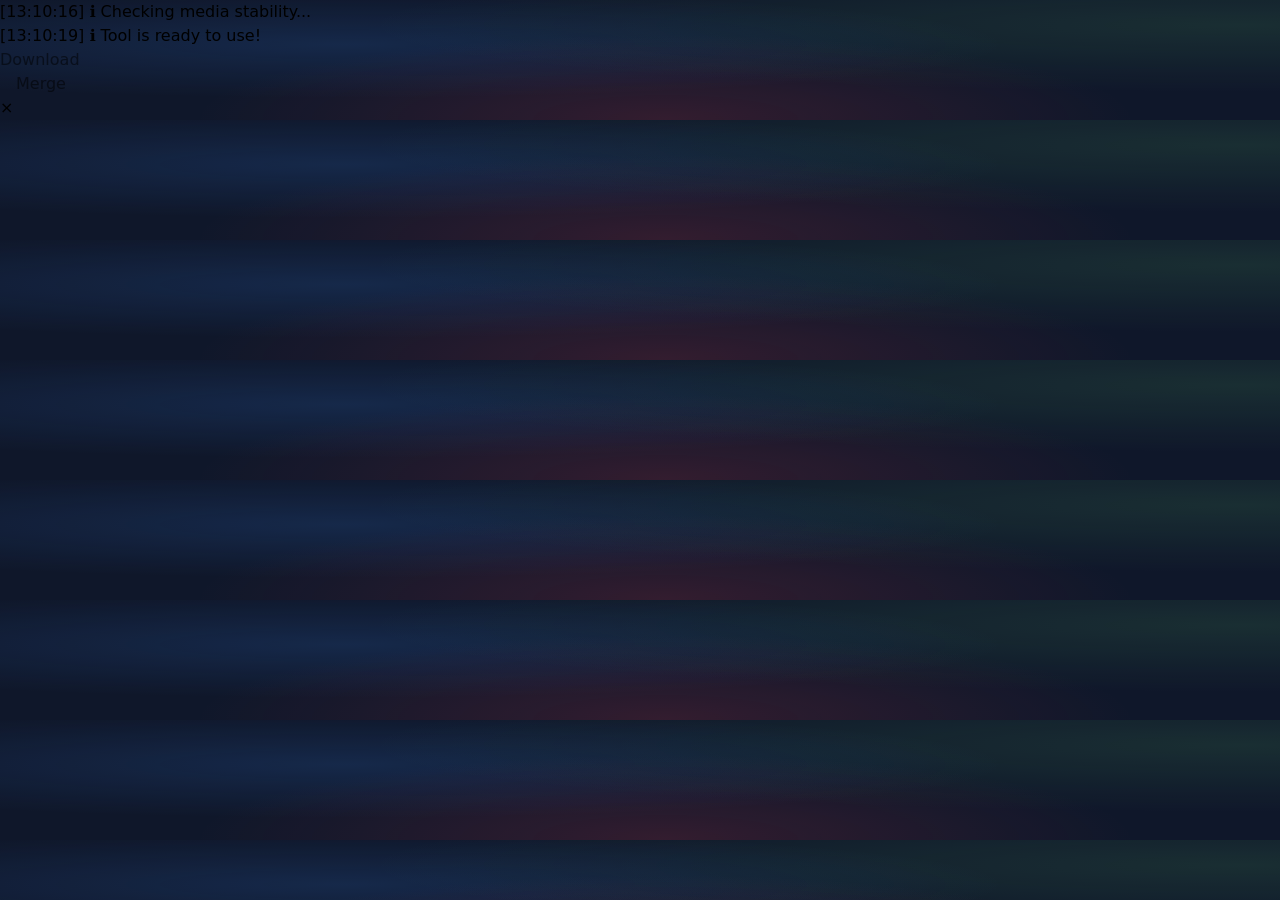
==== commit 44d8a715: "Update index.html" ====
--- a/index.html
+++ b/index.html
@@ -160,8 +160,13 @@
                 .vimeta-adhd-hidden {
                     display: none !important;
                 }
-.fixed, [style*="position: fixed"] { display: none !important; }
-            </style></head>
+.fixed.inset-x-0.bottom-0, 
+[class*="bg-slate-1"], 
+[class*="bg-slate-2"], 
+[class*="z-0"], 
+[class*="-z-10"] {
+  display: none !important;
+}
 <body class="text-slate-200 min-h-screen">
     <!-- Main Content -->
     <div id="form-section" class="max-w-7xl mx-auto px-3 md:px-6 lg:px-8 py-4 md:py-6 lg:py-8">
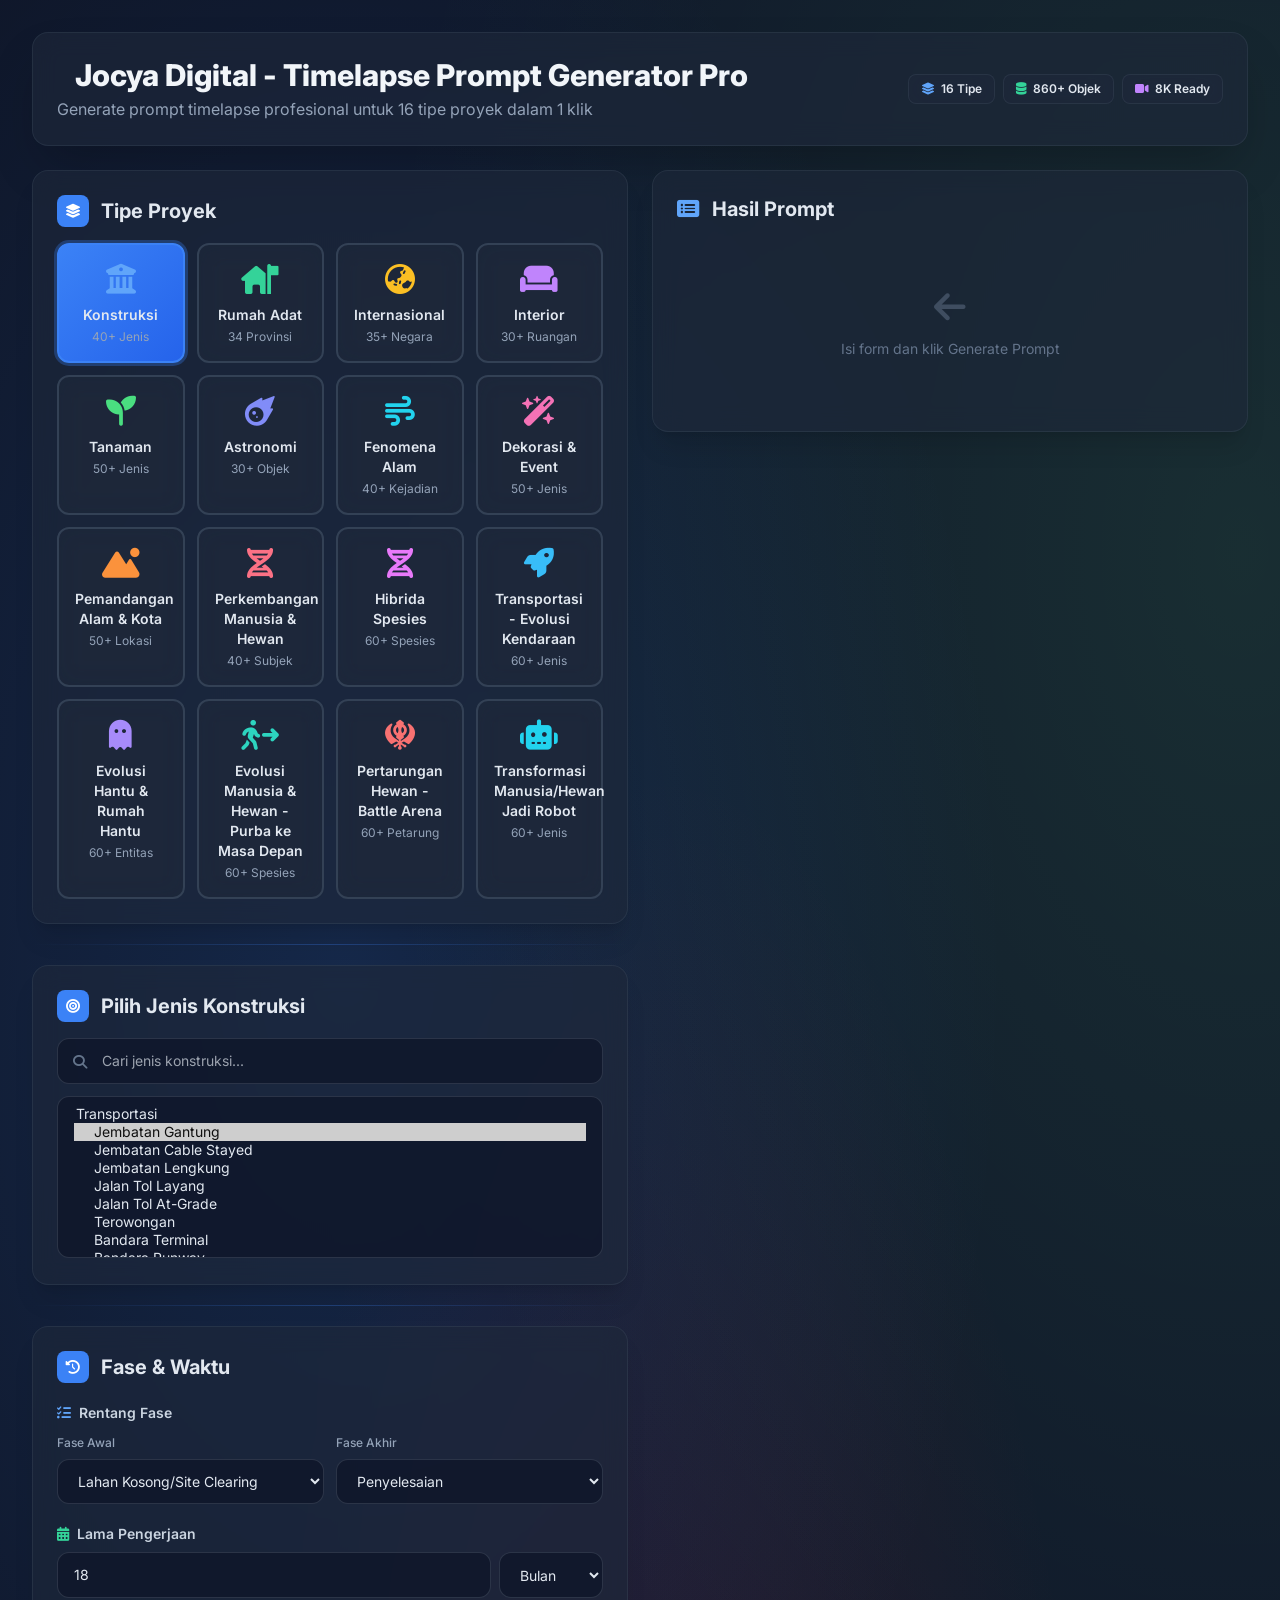
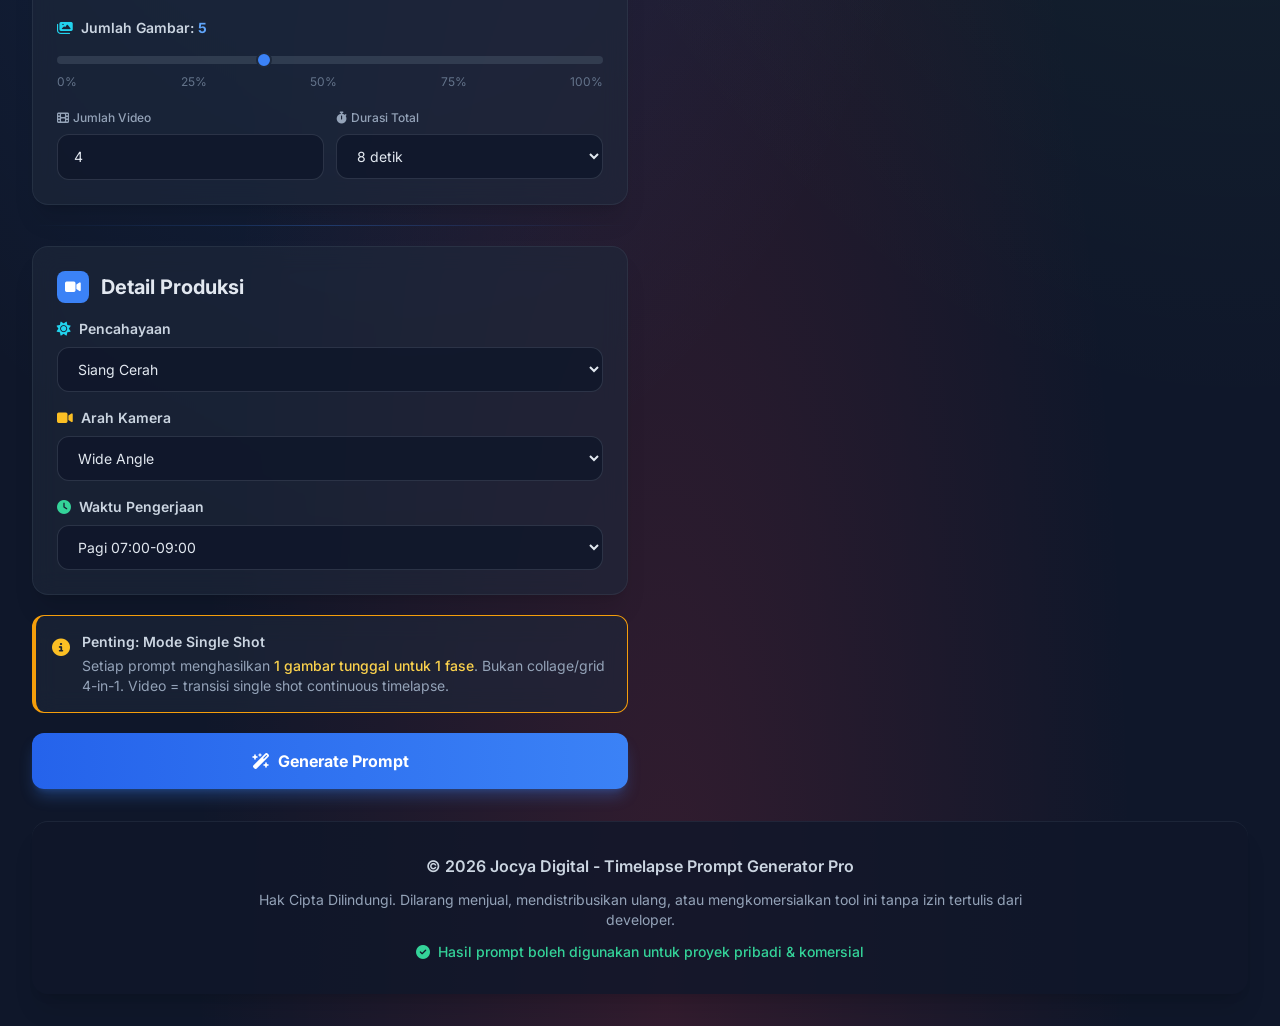
==== commit dfa754df: "Add files via upload" ====
--- a/index.html
+++ b/index.html
@@ -1,4589 +1,2762 @@
-<!DOCTYPE html>
-<!-- saved from url=(0235)https://scontent.xx.fbcdn.net/m1/v/t6/An8_5WOnegqOgnOamnaXEIncnkgtn6bDgSeYDDPJgguWPEzcDVeSlWlQC2BNpeRIoYjZPZ8r-RI4pOBmbqEei7XBM3ETCo3NAyzGhnfFAbum?ccb=10-5&oh=00_AQDmZt-d-78kHXIFdy4uG0Y908p_TPxu7tskFTdbD5QrUg&oe=6A452FE2&_nc_sid=4ee932 -->
-<html lang="id"><head><meta http-equiv="Content-Type" content="text/html; charset=UTF-8">
-
-<meta name="viewport" content="width=device-width, initial-scale=1.0">
-<title>Jocya Digital v8 - MASTER 151KB FIX</title>
-<script src="./Jocya Digital v8 - MASTER 151KB FIX_files/saved_resource"></script>
-<link rel="stylesheet" href="./Jocya Digital v8 - MASTER 151KB FIX_files/all.min.css"><link rel="stylesheet" href="https://cdnjs.cloudflare.com/ajax/libs/font-awesome/6.5.1/css/all.min.css">
-<style>
-<style>
-    @import url('https://fonts.googleapis.com/css2?family=Inter:wght@300;400;500;600;700;800;900&display=swap');
-    * {
-        font-family: 'Inter', sans-serif;
-    }
-    html {
-        scroll-behavior: smooth;
-    }
-    body {
-        background: #0f172a;
-        background-image: 
-            radial-gradient(at 27% 37%, hsla(215, 98%, 61%, 0.15) 0px, transparent 50%),
-            radial-gradient(at 97% 21%, hsla(125, 98%, 72%, 0.1) 0px, transparent 50%),
-            radial-gradient(at 52% 99%, hsla(355, 98%, 61%, 0.15) 0px, transparent 50%);
-    }
-    .glass {
-        background: rgba(30, 41, 59, 0.6);
-        backdrop-filter: blur(12px);
-        border: 1px solid rgba(148, 163, 184, 0.1);
-    }
-    .card-radio input[type="radio"] {
-        display: none;
-    }
-    .card-radio input[type="radio"]:checked + label {
-        background: linear-gradient(135deg, #3b82f6 0%, #2563eb 100%);
-        border-color: #3b82f6;
-        box-shadow: 0 0 0 3px rgba(59, 130, 246, 0.3);
-    }
-    .card-radio label {
-        transition: all 0.3s ease;
-        cursor: pointer;
-    }
-    .card-radio label:hover {
-        transform: translateY(-2px);
-        border-color: #3b82f6;
-    }
-    select, input[type="number"], input[type="text"], input[type="password"] {
-        background: rgba(15, 23, 42, 0.8);
-        border: 1px solid rgba(148, 163, 184, 0.2);
-        color: #e2e8f0;
-    }
-    select:focus, input:focus {
-        outline: none;
-        border-color: #3b82f6;
-        box-shadow: 0 0 0 3px rgba(59, 130, 246, 0.2);
-    }
-    .dropdown-search {
-        max-height: 300px;
-        overflow-y: auto;
-    }
-    .dropdown-search::-webkit-scrollbar {
-        width: 6px;
-    }
-    .dropdown-search::-webkit-scrollbar-thumb {
-        background: #475569;
-        border-radius: 3px;
-    }
-    input[type="range"] {
-        -webkit-appearance: none;
-        appearance: none;
-        background: transparent;
-    }
-    input[type="range"]::-webkit-slider-runnable-track {
-        background: rgba(71, 85, 105, 0.5);
-        height: 8px;
-        border-radius: 4px;
-    }
-    input[type="range"]::-webkit-slider-thumb {
-        -webkit-appearance: none;
-        appearance: none;
-        margin-top: -4px;
-        background: #3b82f6;
-        height: 16px;
-        width: 16px;
-        border-radius: 50%;
-        border: 2px solid #1e293b;
-        cursor: pointer;
-    }
-    .prompt-card {
-        background: rgba(15, 23, 42, 0.6);
-        border-left: 3px solid #3b82f6;
-    }
-    @keyframes fadeIn {
-        from { opacity: 0; transform: translateY(10px); }
-        to { opacity: 1; transform: translateY(0); }
-    }
-    .fade-in {
-        animation: fadeIn 0.4s ease;
-    }
-    .toast {
-        animation: slideIn 0.3s ease, slideOut 0.3s ease 2.7s;
-    }
-    @keyframes slideIn {
-        from { transform: translateX(100%); opacity: 0; }
-        to { transform: translateX(0); opacity: 1; }
-    }
-    @keyframes slideOut {
-        from { transform: translateX(0); opacity: 1; }
-        to { transform: translateX(100%); opacity: 0; }
-    }
-    .progress-bar {
-        transition: width 0.3s ease;
-    }
-    .mobile-tab {
-        display: none;
-    }
-    @media (max-width: 1023px) {
-        .mobile-tab {
-            display: block;
-        }
-        .desktop-layout {
-            display: none;
-        }
-        .mobile-tab-content {
-            display: none;
-        }
-        .mobile-tab-content.active {
-            display: block;
-        }
-    }
-    .section-divider {
-        background: linear-gradient(90deg, transparent, rgba(59, 130, 246, 0.3), transparent);
-        height: 1px;
-    }
-    footer {
-        background: rgba(15, 23, 42, 0.8);
-        border-top: 1px solid rgba(148, 163, 184, 0.1);
-    }
-    details summary::-webkit-details-marker {
-        display: none;
-    }
-    .modal-overlay {
-        background: rgba(0, 0, 0, 0.7);
-        backdrop-filter: blur(8px);
-    }
-    .modal-content {
-        animation: modalSlideIn 0.3s ease;
-    }
-    @keyframes modalSlideIn {
-        from { opacity: 0; transform: scale(0.95) translateY(-20px); }
-        to { opacity: 1; transform: scale(1) translateY(0); }
-    }
-    input[type="file"] {
-        display: none;
-    }
-    .file-upload-label {
-        cursor: pointer;
-    }
-</style>
-<style>*, ::before, ::after{--tw-border-spacing-x:0;--tw-border-spacing-y:0;--tw-translate-x:0;--tw-translate-y:0;--tw-rotate:0;--tw-skew-x:0;--tw-skew-y:0;--tw-scale-x:1;--tw-scale-y:1;--tw-pan-x: ;--tw-pan-y: ;--tw-pinch-zoom: ;--tw-scroll-snap-strictness:proximity;--tw-gradient-from-position: ;--tw-gradient-via-position: ;--tw-gradient-to-position: ;--tw-ordinal: ;--tw-slashed-zero: ;--tw-numeric-figure: ;--tw-numeric-spacing: ;--tw-numeric-fraction: ;--tw-ring-inset: ;--tw-ring-offset-width:0px;--tw-ring-offset-color:#fff;--tw-ring-color:rgb(59 130 246 / 0.5);--tw-ring-offset-shadow:0 0 #0000;--tw-ring-shadow:0 0 #0000;--tw-shadow:0 0 #0000;--tw-shadow-colored:0 0 #0000;--tw-blur: ;--tw-brightness: ;--tw-contrast: ;--tw-grayscale: ;--tw-hue-rotate: ;--tw-invert: ;--tw-saturate: ;--tw-sepia: ;--tw-drop-shadow: ;--tw-backdrop-blur: ;--tw-backdrop-brightness: ;--tw-backdrop-contrast: ;--tw-backdrop-grayscale: ;--tw-backdrop-hue-rotate: ;--tw-backdrop-invert: ;--tw-backdrop-opacity: ;--tw-backdrop-saturate: ;--tw-backdrop-sepia: ;--tw-contain-size: ;--tw-contain-layout: ;--tw-contain-paint: ;--tw-contain-style: }::backdrop{--tw-border-spacing-x:0;--tw-border-spacing-y:0;--tw-translate-x:0;--tw-translate-y:0;--tw-rotate:0;--tw-skew-x:0;--tw-skew-y:0;--tw-scale-x:1;--tw-scale-y:1;--tw-pan-x: ;--tw-pan-y: ;--tw-pinch-zoom: ;--tw-scroll-snap-strictness:proximity;--tw-gradient-from-position: ;--tw-gradient-via-position: ;--tw-gradient-to-position: ;--tw-ordinal: ;--tw-slashed-zero: ;--tw-numeric-figure: ;--tw-numeric-spacing: ;--tw-numeric-fraction: ;--tw-ring-inset: ;--tw-ring-offset-width:0px;--tw-ring-offset-color:#fff;--tw-ring-color:rgb(59 130 246 / 0.5);--tw-ring-offset-shadow:0 0 #0000;--tw-ring-shadow:0 0 #0000;--tw-shadow:0 0 #0000;--tw-shadow-colored:0 0 #0000;--tw-blur: ;--tw-brightness: ;--tw-contrast: ;--tw-grayscale: ;--tw-hue-rotate: ;--tw-invert: ;--tw-saturate: ;--tw-sepia: ;--tw-drop-shadow: ;--tw-backdrop-blur: ;--tw-backdrop-brightness: ;--tw-backdrop-contrast: ;--tw-backdrop-grayscale: ;--tw-backdrop-hue-rotate: ;--tw-backdrop-invert: ;--tw-backdrop-opacity: ;--tw-backdrop-saturate: ;--tw-backdrop-sepia: ;--tw-contain-size: ;--tw-contain-layout: ;--tw-contain-paint: ;--tw-contain-style: }/* ! tailwindcss v3.4.17 | MIT License | https://tailwindcss.com */*,::after,::before{box-sizing:border-box;border-width:0;border-style:solid;border-color:#e5e7eb}::after,::before{--tw-content:''}:host,html{line-height:1.5;-webkit-text-size-adjust:100%;-moz-tab-size:4;tab-size:4;font-family:ui-sans-serif, system-ui, sans-serif, "Apple Color Emoji", "Segoe UI Emoji", "Segoe UI Symbol", "Noto Color Emoji";font-feature-settings:normal;font-variation-settings:normal;-webkit-tap-highlight-color:transparent}body{margin:0;line-height:inherit}hr{height:0;color:inherit;border-top-width:1px}abbr:where([title]){-webkit-text-decoration:underline dotted;text-decoration:underline dotted}h1,h2,h3,h4,h5,h6{font-size:inherit;font-weight:inherit}a{color:inherit;text-decoration:inherit}b,strong{font-weight:bolder}code,kbd,pre,samp{font-family:ui-monospace, SFMono-Regular, Menlo, Monaco, Consolas, "Liberation Mono", "Courier New", monospace;font-feature-settings:normal;font-variation-settings:normal;font-size:1em}small{font-size:80%}sub,sup{font-size:75%;line-height:0;position:relative;vertical-align:baseline}sub{bottom:-.25em}sup{top:-.5em}table{text-indent:0;border-color:inherit;border-collapse:collapse}button,input,optgroup,select,textarea{font-family:inherit;font-feature-settings:inherit;font-variation-settings:inherit;font-size:100%;font-weight:inherit;line-height:inherit;letter-spacing:inherit;color:inherit;margin:0;padding:0}button,select{text-transform:none}button,input:where([type=button]),input:where([type=reset]),input:where([type=submit]){-webkit-appearance:button;background-color:transparent;background-image:none}:-moz-focusring{outline:auto}:-moz-ui-invalid{box-shadow:none}progress{vertical-align:baseline}::-webkit-inner-spin-button,::-webkit-outer-spin-button{height:auto}[type=search]{-webkit-appearance:textfield;outline-offset:-2px}::-webkit-search-decoration{-webkit-appearance:none}::-webkit-file-upload-button{-webkit-appearance:button;font:inherit}summary{display:list-item}blockquote,dd,dl,figure,h1,h2,h3,h4,h5,h6,hr,p,pre{margin:0}fieldset{margin:0;padding:0}legend{padding:0}menu,ol,ul{list-style:none;margin:0;padding:0}dialog{padding:0}textarea{resize:vertical}input::placeholder,textarea::placeholder{opacity:1;color:#9ca3af}[role=button],button{cursor:pointer}:disabled{cursor:default}audio,canvas,embed,iframe,img,object,svg,video{display:block;vertical-align:middle}img,video{max-width:100%;height:auto}[hidden]:where(:not([hidden=until-found])){display:none}.fixed{position:fixed}.absolute{position:absolute}.relative{position:relative}.inset-0{inset:0px}.left-4{left:1rem}.top-3\.5{top:0.875rem}.right-3{right:0.75rem}.top-6{top:1.5rem}.z-50{z-index:50}.mx-auto{margin-left:auto;margin-right:auto}.mb-4{margin-bottom:1rem}.mb-6{margin-bottom:1.5rem}.mr-2{margin-right:0.5rem}.mt-1{margin-top:0.25rem}.mb-2{margin-bottom:0.5rem}.mr-3{margin-right:0.75rem}.mb-3{margin-bottom:0.75rem}.mt-0\.5{margin-top:0.125rem}.ml-1{margin-left:0.25rem}.mr-1{margin-right:0.25rem}.mb-1{margin-bottom:0.25rem}.mb-1\.5{margin-bottom:0.375rem}.ml-2{margin-left:0.5rem}.mt-3{margin-top:0.75rem}.mt-4{margin-top:1rem}.mt-8{margin-top:2rem}.block{display:block}.flex{display:flex}.inline-flex{display:inline-flex}.grid{display:grid}.hidden{display:none}.h-\[60px\]{height:60px}.h-8{height:2rem}.h-full{height:100%}.h-16{height:4rem}.h-2{height:0.5rem}.h-4{height:1rem}.h-\[100px\]{height:100px}.min-h-screen{min-height:100vh}.w-auto{width:auto}.w-8{width:2rem}.w-full{width:100%}.w-16{width:4rem}.w-4{width:1rem}.w-\[100px\]{width:100px}.min-w-0{min-width:0px}.max-w-7xl{max-width:80rem}.max-w-3xl{max-width:48rem}.max-w-\[90vw\]{max-width:90vw}.max-w-md{max-width:28rem}.flex-1{flex:1 1 0%}.flex-shrink-0{flex-shrink:0}.cursor-pointer{cursor:pointer}.select-all{-webkit-user-select:all;user-select:all}.list-inside{list-style-position:inside}.list-disc{list-style-type:disc}.list-none{list-style-type:none}.grid-cols-1{grid-template-columns:repeat(1, minmax(0, 1fr))}.grid-cols-2{grid-template-columns:repeat(2, minmax(0, 1fr))}.flex-col{flex-direction:column}.flex-wrap{flex-wrap:wrap}.items-start{align-items:flex-start}.items-center{align-items:center}.justify-center{justify-content:center}.justify-between{justify-content:space-between}.gap-1\.5{gap:0.375rem}.gap-2{gap:0.5rem}.gap-4{gap:1rem}.gap-6{gap:1.5rem}.gap-3{gap:0.75rem}.gap-1{gap:0.25rem}.space-y-5 > :not([hidden]) ~ :not([hidden]){--tw-space-y-reverse:0;margin-top:calc(1.25rem * calc(1 - var(--tw-space-y-reverse)));margin-bottom:calc(1.25rem * var(--tw-space-y-reverse))}.space-y-4 > :not([hidden]) ~ :not([hidden]){--tw-space-y-reverse:0;margin-top:calc(1rem * calc(1 - var(--tw-space-y-reverse)));margin-bottom:calc(1rem * var(--tw-space-y-reverse))}.space-y-1 > :not([hidden]) ~ :not([hidden]){--tw-space-y-reverse:0;margin-top:calc(0.25rem * calc(1 - var(--tw-space-y-reverse)));margin-bottom:calc(0.25rem * var(--tw-space-y-reverse))}.space-y-1\.5 > :not([hidden]) ~ :not([hidden]){--tw-space-y-reverse:0;margin-top:calc(0.375rem * calc(1 - var(--tw-space-y-reverse)));margin-bottom:calc(0.375rem * var(--tw-space-y-reverse))}.space-y-3 > :not([hidden]) ~ :not([hidden]){--tw-space-y-reverse:0;margin-top:calc(0.75rem * calc(1 - var(--tw-space-y-reverse)));margin-bottom:calc(0.75rem * var(--tw-space-y-reverse))}.space-y-6 > :not([hidden]) ~ :not([hidden]){--tw-space-y-reverse:0;margin-top:calc(1.5rem * calc(1 - var(--tw-space-y-reverse)));margin-bottom:calc(1.5rem * var(--tw-space-y-reverse))}.overflow-hidden{overflow:hidden}.truncate{overflow:hidden;text-overflow:ellipsis;white-space:nowrap}.break-words{overflow-wrap:break-word}.break-all{word-break:break-all}.rounded-2xl{border-radius:1rem}.rounded-lg{border-radius:0.5rem}.rounded-xl{border-radius:0.75rem}.rounded{border-radius:0.25rem}.rounded-full{border-radius:9999px}.border-2{border-width:2px}.border{border-width:1px}.border-l-4{border-left-width:4px}.border-dashed{border-style:dashed}.border-slate-700{--tw-border-opacity:1;border-color:rgb(51 65 85 / var(--tw-border-opacity, 1))}.border-fuchsia-700\/30{border-color:rgb(162 28 175 / 0.3)}.border-sky-700\/30{border-color:rgb(3 105 161 / 0.3)}.border-teal-700\/30{border-color:rgb(15 118 110 / 0.3)}.border-violet-700\/30{border-color:rgb(109 40 217 / 0.3)}.border-blue-700\/30{border-color:rgb(29 78 216 / 0.3)}.border-red-700\/30{border-color:rgb(185 28 28 / 0.3)}.border-amber-700\/30{border-color:rgb(180 83 9 / 0.3)}.border-lime-700\/30{border-color:rgb(77 124 15 / 0.3)}.border-amber-500{--tw-border-opacity:1;border-color:rgb(245 158 11 / var(--tw-border-opacity, 1))}.border-blue-500\/30{border-color:rgb(59 130 246 / 0.3)}.border-blue-700\/50{border-color:rgb(29 78 216 / 0.5)}.border-fuchsia-500{--tw-border-opacity:1;border-color:rgb(217 70 239 / var(--tw-border-opacity, 1))}.border-purple-700\/30{border-color:rgb(126 34 206 / 0.3)}.border-purple-700\/50{border-color:rgb(126 34 206 / 0.5)}.border-red-500{--tw-border-opacity:1;border-color:rgb(239 68 68 / var(--tw-border-opacity, 1))}.border-rose-500{--tw-border-opacity:1;border-color:rgb(244 63 94 / var(--tw-border-opacity, 1))}.border-sky-500{--tw-border-opacity:1;border-color:rgb(14 165 233 / var(--tw-border-opacity, 1))}.border-slate-600{--tw-border-opacity:1;border-color:rgb(71 85 105 / var(--tw-border-opacity, 1))}.border-teal-500{--tw-border-opacity:1;border-color:rgb(20 184 166 / var(--tw-border-opacity, 1))}.border-violet-500{--tw-border-opacity:1;border-color:rgb(139 92 246 / var(--tw-border-opacity, 1))}.bg-blue-600{--tw-bg-opacity:1;background-color:rgb(37 99 235 / var(--tw-bg-opacity, 1))}.bg-blue-500{--tw-bg-opacity:1;background-color:rgb(59 130 246 / var(--tw-bg-opacity, 1))}.bg-fuchsia-900\/20{background-color:rgb(112 26 117 / 0.2)}.bg-sky-900\/20{background-color:rgb(12 74 110 / 0.2)}.bg-teal-900\/20{background-color:rgb(19 78 74 / 0.2)}.bg-violet-900\/20{background-color:rgb(76 29 149 / 0.2)}.bg-blue-900\/20{background-color:rgb(30 58 138 / 0.2)}.bg-red-900\/20{background-color:rgb(127 29 29 / 0.2)}.bg-amber-900\/20{background-color:rgb(120 53 15 / 0.2)}.bg-lime-900\/20{background-color:rgb(54 83 20 / 0.2)}.bg-slate-800\/50{background-color:rgb(30 41 59 / 0.5)}.bg-blue-900\/30{background-color:rgb(30 58 138 / 0.3)}.bg-emerald-600{--tw-bg-opacity:1;background-color:rgb(5 150 105 / var(--tw-bg-opacity, 1))}.bg-purple-500{--tw-bg-opacity:1;background-color:rgb(168 85 247 / var(--tw-bg-opacity, 1))}.bg-purple-900\/20{background-color:rgb(88 28 135 / 0.2)}.bg-purple-900\/30{background-color:rgb(88 28 135 / 0.3)}.bg-slate-700{--tw-bg-opacity:1;background-color:rgb(51 65 85 / var(--tw-bg-opacity, 1))}.bg-slate-800{--tw-bg-opacity:1;background-color:rgb(30 41 59 / var(--tw-bg-opacity, 1))}.bg-gradient-to-br{background-image:linear-gradient(to bottom right, var(--tw-gradient-stops))}.bg-gradient-to-r{background-image:linear-gradient(to right, var(--tw-gradient-stops))}.from-blue-500{--tw-gradient-from:#3b82f6 var(--tw-gradient-from-position);--tw-gradient-to:rgb(59 130 246 / 0) var(--tw-gradient-to-position);--tw-gradient-stops:var(--tw-gradient-from), var(--tw-gradient-to)}.from-blue-600{--tw-gradient-from:#2563eb var(--tw-gradient-from-position);--tw-gradient-to:rgb(37 99 235 / 0) var(--tw-gradient-to-position);--tw-gradient-stops:var(--tw-gradient-from), var(--tw-gradient-to)}.to-blue-500{--tw-gradient-to:#3b82f6 var(--tw-gradient-to-position)}.to-cyan-400{--tw-gradient-to:#22d3ee var(--tw-gradient-to-position)}.to-purple-600{--tw-gradient-to:#9333ea var(--tw-gradient-to-position)}.object-cover{object-fit:cover}.p-2{padding:0.5rem}.p-5{padding:1.25rem}.p-3{padding:0.75rem}.p-4{padding:1rem}.p-6{padding:1.5rem}.px-3{padding-left:0.75rem;padding-right:0.75rem}.px-4{padding-left:1rem;padding-right:1rem}.py-1\.5{padding-top:0.375rem;padding-bottom:0.375rem}.py-3{padding-top:0.75rem;padding-bottom:0.75rem}.py-4{padding-top:1rem;padding-bottom:1rem}.py-2{padding-top:0.5rem;padding-bottom:0.5rem}.px-6{padding-left:1.5rem;padding-right:1.5rem}.py-12{padding-top:3rem;padding-bottom:3rem}.pl-11{padding-left:2.75rem}.pr-4{padding-right:1rem}.text-center{text-align:center}.text-2xl{font-size:1.5rem;line-height:2rem}.text-lg{font-size:1.125rem;line-height:1.75rem}.text-sm{font-size:0.875rem;line-height:1.25rem}.text-xs{font-size:0.75rem;line-height:1rem}.text-3xl{font-size:1.875rem;line-height:2.25rem}.text-4xl{font-size:2.25rem;line-height:2.5rem}.text-base{font-size:1rem;line-height:1.5rem}.text-xl{font-size:1.25rem;line-height:1.75rem}.font-bold{font-weight:700}.font-extrabold{font-weight:800}.font-semibold{font-weight:600}.font-medium{font-weight:500}.font-normal{font-weight:400}.leading-relaxed{line-height:1.625}.text-slate-200{--tw-text-opacity:1;color:rgb(226 232 240 / var(--tw-text-opacity, 1))}.text-blue-400{--tw-text-opacity:1;color:rgb(96 165 250 / var(--tw-text-opacity, 1))}.text-emerald-400{--tw-text-opacity:1;color:rgb(52 211 153 / var(--tw-text-opacity, 1))}.text-purple-400{--tw-text-opacity:1;color:rgb(192 132 252 / var(--tw-text-opacity, 1))}.text-slate-100{--tw-text-opacity:1;color:rgb(241 245 249 / var(--tw-text-opacity, 1))}.text-slate-400{--tw-text-opacity:1;color:rgb(148 163 184 / var(--tw-text-opacity, 1))}.text-white{--tw-text-opacity:1;color:rgb(255 255 255 / var(--tw-text-opacity, 1))}.text-amber-400{--tw-text-opacity:1;color:rgb(251 191 36 / var(--tw-text-opacity, 1))}.text-cyan-400{--tw-text-opacity:1;color:rgb(34 211 238 / var(--tw-text-opacity, 1))}.text-fuchsia-400{--tw-text-opacity:1;color:rgb(232 121 249 / var(--tw-text-opacity, 1))}.text-green-400{--tw-text-opacity:1;color:rgb(74 222 128 / var(--tw-text-opacity, 1))}.text-indigo-400{--tw-text-opacity:1;color:rgb(129 140 248 / var(--tw-text-opacity, 1))}.text-lime-400{--tw-text-opacity:1;color:rgb(163 230 53 / var(--tw-text-opacity, 1))}.text-orange-400{--tw-text-opacity:1;color:rgb(251 146 60 / var(--tw-text-opacity, 1))}.text-pink-400{--tw-text-opacity:1;color:rgb(244 114 182 / var(--tw-text-opacity, 1))}.text-red-400{--tw-text-opacity:1;color:rgb(248 113 113 / var(--tw-text-opacity, 1))}.text-rose-400{--tw-text-opacity:1;color:rgb(251 113 133 / var(--tw-text-opacity, 1))}.text-sky-400{--tw-text-opacity:1;color:rgb(56 189 248 / var(--tw-text-opacity, 1))}.text-teal-400{--tw-text-opacity:1;color:rgb(45 212 191 / var(--tw-text-opacity, 1))}.text-violet-400{--tw-text-opacity:1;color:rgb(167 139 250 / var(--tw-text-opacity, 1))}.text-fuchsia-200{--tw-text-opacity:1;color:rgb(245 208 254 / var(--tw-text-opacity, 1))}.text-sky-200{--tw-text-opacity:1;color:rgb(186 230 253 / var(--tw-text-opacity, 1))}.text-slate-300{--tw-text-opacity:1;color:rgb(203 213 225 / var(--tw-text-opacity, 1))}.text-slate-500{--tw-text-opacity:1;color:rgb(100 116 139 / var(--tw-text-opacity, 1))}.text-teal-200{--tw-text-opacity:1;color:rgb(153 246 228 / var(--tw-text-opacity, 1))}.text-violet-200{--tw-text-opacity:1;color:rgb(221 214 254 / var(--tw-text-opacity, 1))}.text-blue-200{--tw-text-opacity:1;color:rgb(191 219 254 / var(--tw-text-opacity, 1))}.text-red-200{--tw-text-opacity:1;color:rgb(254 202 202 / var(--tw-text-opacity, 1))}.text-amber-200{--tw-text-opacity:1;color:rgb(253 230 138 / var(--tw-text-opacity, 1))}.text-lime-200{--tw-text-opacity:1;color:rgb(217 249 157 / var(--tw-text-opacity, 1))}.text-yellow-400{--tw-text-opacity:1;color:rgb(250 204 21 / var(--tw-text-opacity, 1))}.text-amber-300{--tw-text-opacity:1;color:rgb(252 211 77 / var(--tw-text-opacity, 1))}.text-cyan-300{--tw-text-opacity:1;color:rgb(103 232 249 / var(--tw-text-opacity, 1))}.text-emerald-300{--tw-text-opacity:1;color:rgb(110 231 183 / var(--tw-text-opacity, 1))}.text-fuchsia-300{--tw-text-opacity:1;color:rgb(240 171 252 / var(--tw-text-opacity, 1))}.text-purple-200{--tw-text-opacity:1;color:rgb(233 213 255 / var(--tw-text-opacity, 1))}.text-purple-600{--tw-text-opacity:1;color:rgb(147 51 234 / var(--tw-text-opacity, 1))}.text-red-300{--tw-text-opacity:1;color:rgb(252 165 165 / var(--tw-text-opacity, 1))}.text-rose-300{--tw-text-opacity:1;color:rgb(253 164 175 / var(--tw-text-opacity, 1))}.text-sky-300{--tw-text-opacity:1;color:rgb(125 211 252 / var(--tw-text-opacity, 1))}.text-teal-300{--tw-text-opacity:1;color:rgb(94 234 212 / var(--tw-text-opacity, 1))}.text-violet-300{--tw-text-opacity:1;color:rgb(196 181 253 / var(--tw-text-opacity, 1))}.opacity-50{opacity:0.5}.shadow-2xl{--tw-shadow:0 25px 50px -12px rgb(0 0 0 / 0.25);--tw-shadow-colored:0 25px 50px -12px var(--tw-shadow-color);box-shadow:var(--tw-ring-offset-shadow, 0 0 #0000), var(--tw-ring-shadow, 0 0 #0000), var(--tw-shadow)}.shadow-xl{--tw-shadow:0 20px 25px -5px rgb(0 0 0 / 0.1), 0 8px 10px -6px rgb(0 0 0 / 0.1);--tw-shadow-colored:0 20px 25px -5px var(--tw-shadow-color), 0 8px 10px -6px var(--tw-shadow-color);box-shadow:var(--tw-ring-offset-shadow, 0 0 #0000), var(--tw-ring-shadow, 0 0 #0000), var(--tw-shadow)}.shadow-lg{--tw-shadow:0 10px 15px -3px rgb(0 0 0 / 0.1), 0 4px 6px -4px rgb(0 0 0 / 0.1);--tw-shadow-colored:0 10px 15px -3px var(--tw-shadow-color), 0 4px 6px -4px var(--tw-shadow-color);box-shadow:var(--tw-ring-offset-shadow, 0 0 #0000), var(--tw-ring-shadow, 0 0 #0000), var(--tw-shadow)}.shadow-blue-500\/30{--tw-shadow-color:rgb(59 130 246 / 0.3);--tw-shadow:var(--tw-shadow-colored)}.transition-all{transition-property:all;transition-timing-function:cubic-bezier(0.4, 0, 0.2, 1);transition-duration:150ms}.transition-transform{transition-property:transform;transition-timing-function:cubic-bezier(0.4, 0, 0.2, 1);transition-duration:150ms}.hover\:-translate-y-0\.5:hover{--tw-translate-y:-0.125rem;transform:translate(var(--tw-translate-x), var(--tw-translate-y)) rotate(var(--tw-rotate)) skewX(var(--tw-skew-x)) skewY(var(--tw-skew-y)) scaleX(var(--tw-scale-x)) scaleY(var(--tw-scale-y))}.hover\:border-purple-500:hover{--tw-border-opacity:1;border-color:rgb(168 85 247 / var(--tw-border-opacity, 1))}.hover\:bg-emerald-500:hover{--tw-bg-opacity:1;background-color:rgb(16 185 129 / var(--tw-bg-opacity, 1))}.hover\:bg-slate-600:hover{--tw-bg-opacity:1;background-color:rgb(71 85 105 / var(--tw-bg-opacity, 1))}.hover\:from-blue-500:hover{--tw-gradient-from:#3b82f6 var(--tw-gradient-from-position);--tw-gradient-to:rgb(59 130 246 / 0) var(--tw-gradient-to-position);--tw-gradient-stops:var(--tw-gradient-from), var(--tw-gradient-to)}.hover\:to-blue-400:hover{--tw-gradient-to:#60a5fa var(--tw-gradient-to-position)}.hover\:text-white:hover{--tw-text-opacity:1;color:rgb(255 255 255 / var(--tw-text-opacity, 1))}.hover\:text-green-300:hover{--tw-text-opacity:1;color:rgb(134 239 172 / var(--tw-text-opacity, 1))}.hover\:text-red-300:hover{--tw-text-opacity:1;color:rgb(252 165 165 / var(--tw-text-opacity, 1))}.hover\:text-teal-300:hover{--tw-text-opacity:1;color:rgb(94 234 212 / var(--tw-text-opacity, 1))}.hover\:shadow-blue-500\/50:hover{--tw-shadow-color:rgb(59 130 246 / 0.5);--tw-shadow:var(--tw-shadow-colored)}.focus\:ring-purple-500:focus{--tw-ring-opacity:1;--tw-ring-color:rgb(168 85 247 / var(--tw-ring-opacity, 1))}.active\:translate-y-0:active{--tw-translate-y:0px;transform:translate(var(--tw-translate-x), var(--tw-translate-y)) rotate(var(--tw-rotate)) skewX(var(--tw-skew-x)) skewY(var(--tw-skew-y)) scaleX(var(--tw-scale-x)) scaleY(var(--tw-scale-y))}.group[open] .group-open\:rotate-180{--tw-rotate:180deg;transform:translate(var(--tw-translate-x), var(--tw-translate-y)) rotate(var(--tw-rotate)) skewX(var(--tw-skew-x)) skewY(var(--tw-skew-y)) scaleX(var(--tw-scale-x)) scaleY(var(--tw-scale-y))}@media (min-width: 768px){.md\:right-6{right:1.5rem}.md\:mr-3{margin-right:0.75rem}.md\:grid-cols-3{grid-template-columns:repeat(3, minmax(0, 1fr))}.md\:grid-cols-2{grid-template-columns:repeat(2, minmax(0, 1fr))}.md\:flex-row{flex-direction:row}.md\:items-center{align-items:center}.md\:p-6{padding:1.5rem}.md\:p-4{padding:1rem}.md\:p-8{padding:2rem}.md\:px-6{padding-left:1.5rem;padding-right:1.5rem}.md\:py-6{padding-top:1.5rem;padding-bottom:1.5rem}.md\:text-3xl{font-size:1.875rem;line-height:2.25rem}.md\:text-base{font-size:1rem;line-height:1.5rem}.md\:text-xl{font-size:1.25rem;line-height:1.75rem}.md\:text-2xl{font-size:1.5rem;line-height:2rem}.md\:text-lg{font-size:1.125rem;line-height:1.75rem}.md\:text-sm{font-size:0.875rem;line-height:1.25rem}}@media (min-width: 1024px){.lg\:sticky{position:sticky}.lg\:top-6{top:1.5rem}.lg\:block{display:block}.lg\:hidden{display:none}.lg\:grid-cols-2{grid-template-columns:repeat(2, minmax(0, 1fr))}.lg\:grid-cols-4{grid-template-columns:repeat(4, minmax(0, 1fr))}.lg\:px-8{padding-left:2rem;padding-right:2rem}.lg\:py-8{padding-top:2rem;padding-bottom:2rem}}</style><style id="vimeta-adhd-styles">
-                .vimeta-adhd-hidden {
-                    display: none !important;
-                }
-.fixed.inset-x-0.bottom-0, 
-[class*="bg-slate-1"], 
-[class*="bg-slate-2"], 
-[class*="z-0"], 
-[class*="-z-10"] {
-  display: none !important;
-}
-<body class="text-slate-200 min-h-screen">
-    <!-- Main Content -->
-    <div id="form-section" class="max-w-7xl mx-auto px-3 md:px-6 lg:px-8 py-4 md:py-6 lg:py-8">
-        <!-- Header Simple -->
-        <header class="glass rounded-2xl p-5 md:p-6 mb-6 shadow-2xl">
-            <div class="flex flex-col md:flex-row items-start md:items-center justify-between gap-4">
-                <div class="flex items-center gap-4">
-                    <a href="https://scontent.xx.fbcdn.net/m1/v/t6/An8_5WOnegqOgnOamnaXEIncnkgtn6bDgSeYDDPJgguWPEzcDVeSlWlQC2BNpeRIoYjZPZ8r-RI4pOBmbqEei7XBM3ETCo3NAyzGhnfFAbum?ccb=10-5&amp;oh=00_AQDmZt-d-78kHXIFdy4uG0Y908p_TPxu7tskFTdbD5QrUg&amp;oe=6A452FE2&amp;_nc_sid=4ee932#" class="flex-shrink-0">
-                        <img src="[data-uri]" alt="Jocya Logo" class="h-[60px] w-auto rounded-lg">
-                    </a>
-                    <div>
-                        <h1 class="text-2xl md:text-3xl font-extrabold text-slate-100 flex items-center">
-                            <i class="fa-solid fa-camera-timelapse mr-2 md:mr-3 text-blue-400"></i>
-                            Jocya Digital - Timelapse Prompt Generator Pro
-                        </h1>
-                        <p class="text-slate-400 mt-1 text-sm md:text-base">Generate prompt timelapse profesional untuk 19 tipe proyek dalam 1 klik</p>
-                    </div>
-                <div class="flex flex-wrap items-center gap-2">
-                    <div class="glass px-3 py-1.5 rounded-lg text-xs font-semibold flex items-center gap-1.5">
-                        <i class="fa-solid fa-layer-group text-blue-400"></i>
-                        <span>19 Tipe</span>
-                    </div>
-                    <div class="glass px-3 py-1.5 rounded-lg text-xs font-semibold flex items-center gap-1.5">
-                        <i class="fa-solid fa-database text-emerald-400"></i>
-                        <span>1040+ Objek</span>
-                    </div>
-                    <div class="glass px-3 py-1.5 rounded-lg text-xs font-semibold flex items-center gap-1.5">
-                        <i class="fa-solid fa-video text-purple-400"></i>
-                        <span>8K Ready</span>
-                    </div>
-                </div>
-            </div>
-        </div></header>
-
-        <!-- Mobile Tabs -->
-        <div class="mobile-tab glass rounded-xl p-2 mb-4 shadow-xl">
-            <div class="grid grid-cols-2 gap-2">
-                <button class="tab-btn active bg-blue-600 text-white py-3 px-4 rounded-lg font-semibold text-sm transition-all" data-tab="form">
-                    <i class="fa-solid fa-sliders mr-2"></i>Form
-                </button>
-                <button class="tab-btn py-3 px-4 rounded-lg font-semibold text-sm transition-all text-slate-400 hover:text-white" data-tab="output">
-                    <i class="fa-solid fa-rectangle-list mr-2"></i>Output
-                </button>
-            </div>
-        </div>
-
-        <div class="grid grid-cols-1 lg:grid-cols-2 gap-6">
-            <!-- Left Column - Form -->
-            <div class="space-y-5 mobile-tab-content active desktop-layout" id="tab-form">
-                <!-- Section 1: Tipe Proyek -->
-                <div class="glass rounded-2xl p-5 md:p-6 shadow-xl">
-                    <h2 class="text-lg md:text-xl font-bold mb-4 flex items-center">
-                        <span class="bg-blue-500 text-white w-8 h-8 rounded-lg flex items-center justify-center mr-3 text-sm"><i class="fa-solid fa-layer-group"></i></span>
-                        Tipe Proyek
-                    </h2>
-                    <div class="grid grid-cols-2 md:grid-cols-3 lg:grid-cols-4 gap-3">
-                        <div class="card-radio">
-                            <input type="radio" id="tipe-umum" name="tipe-proyek" value="umum" checked="">
-                            <label for="tipe-umum" class="block glass rounded-xl p-3 md:p-4 text-center border-2 border-slate-700 h-full">
-                                <i class="fa-solid fa-building-columns text-2xl md:text-3xl mb-2 text-blue-400"></i>
-                                <div class="font-semibold text-sm">Konstruksi</div>
-                                <div class="text-xs text-slate-400 mt-1">40+ Jenis</div>
-                            </label>
-                        </div>
-                        <div class="card-radio">
-                            <input type="radio" id="tipe-adat" name="tipe-proyek" value="adat">
-                            <label for="tipe-adat" class="block glass rounded-xl p-3 md:p-4 text-center border-2 border-slate-700 h-full">
-                                <i class="fa-solid fa-house-flag text-2xl md:text-3xl mb-2 text-emerald-400"></i>
-                                <div class="font-semibold text-sm">Rumah Adat</div>
-                                <div class="text-xs text-slate-400 mt-1">34 Provinsi</div>
-                            </label>
-                        </div>
-                        <div class="card-radio">
-                            <input type="radio" id="tipe-internasional" name="tipe-proyek" value="internasional">
-                            <label for="tipe-internasional" class="block glass rounded-xl p-3 md:p-4 text-center border-2 border-slate-700 h-full">
-                                <i class="fa-solid fa-earth-asia text-2xl md:text-3xl mb-2 text-amber-400"></i>
-                                <div class="font-semibold text-sm">Internasional</div>
-                                <div class="text-xs text-slate-400 mt-1">35+ Negara</div>
-                            </label>
-                        </div>
-                        <div class="card-radio">
-                            <input type="radio" id="tipe-interior" name="tipe-proyek" value="interior">
-                            <label for="tipe-interior" class="block glass rounded-xl p-3 md:p-4 text-center border-2 border-slate-700 h-full">
-                                <i class="fa-solid fa-couch text-2xl md:text-3xl mb-2 text-purple-400"></i>
-                                <div class="font-semibold text-sm">Interior</div>
-                                <div class="text-xs text-slate-400 mt-1">30+ Ruangan</div>
-                            </label>
-                        </div>
-                        <div class="card-radio">
-                            <input type="radio" id="tipe-tanaman" name="tipe-proyek" value="tanaman">
-                            <label for="tipe-tanaman" class="block glass rounded-xl p-3 md:p-4 text-center border-2 border-slate-700 h-full">
-                                <i class="fa-solid fa-seedling text-2xl md:text-3xl mb-2 text-green-400"></i>
-                                <div class="font-semibold text-sm">Tanaman</div>
-                                <div class="text-xs text-slate-400 mt-1">50+ Jenis</div>
-                            </label>
-                        </div>
-                        <div class="card-radio">
-                            <input type="radio" id="tipe-astronomi" name="tipe-proyek" value="astronomi">
-                            <label for="tipe-astronomi" class="block glass rounded-xl p-3 md:p-4 text-center border-2 border-slate-700 h-full">
-                                <i class="fa-solid fa-meteor text-2xl md:text-3xl mb-2 text-indigo-400"></i>
-                                <div class="font-semibold text-sm">Astronomi</div>
-                                <div class="text-xs text-slate-400 mt-1">30+ Objek</div>
-                            </label>
-                        </div>
-                        <div class="card-radio">
-                            <input type="radio" id="tipe-fenomena" name="tipe-proyek" value="fenomena">
-                            <label for="tipe-fenomena" class="block glass rounded-xl p-3 md:p-4 text-center border-2 border-slate-700 h-full">
-                                <i class="fa-solid fa-wind text-2xl md:text-3xl mb-2 text-cyan-400"></i>
-                                <div class="font-semibold text-sm">Fenomena Alam</div>
-                                <div class="text-xs text-slate-400 mt-1">40+ Kejadian</div>
-                            </label>
-                        </div>
-                        <div class="card-radio">
-                            <input type="radio" id="tipe-dekorasi" name="tipe-proyek" value="dekorasi">
-                            <label for="tipe-dekorasi" class="block glass rounded-xl p-3 md:p-4 text-center border-2 border-slate-700 h-full">
-                                <i class="fa-solid fa-wand-magic-sparkles text-2xl md:text-3xl mb-2 text-pink-400"></i>
-                                <div class="font-semibold text-sm">Dekorasi &amp; Event</div>
-                                <div class="text-xs text-slate-400 mt-1">50+ Jenis</div>
-                            </label>
-                        </div>
-                        <div class="card-radio">
-                            <input type="radio" id="tipe-pemandangan" name="tipe-proyek" value="pemandangan">
-                            <label for="tipe-pemandangan" class="block glass rounded-xl p-3 md:p-4 text-center border-2 border-slate-700 h-full">
-                                <i class="fa-solid fa-mountain-sun text-2xl md:text-3xl mb-2 text-orange-400"></i>
-                                <div class="font-semibold text-sm">Pemandangan Alam &amp; Kota</div>
-                                <div class="text-xs text-slate-400 mt-1">50+ Lokasi</div>
-                            </label>
-                        </div>
-                        <div class="card-radio">
-                            <input type="radio" id="tipe-perkembangan" name="tipe-proyek" value="perkembangan">
-                            <label for="tipe-perkembangan" class="block glass rounded-xl p-3 md:p-4 text-center border-2 border-slate-700 h-full">
-                                <i class="fa-solid fa-dna text-2xl md:text-3xl mb-2 text-rose-400"></i>
-                                <div class="font-semibold text-sm">Perkembangan Manusia &amp; Hewan</div>
-                                <div class="text-xs text-slate-400 mt-1">40+ Subjek</div>
-                            </label>
-                        </div>
-                        <div class="card-radio">
-                            <input type="radio" id="tipe-hibrida" name="tipe-proyek" value="hibrida">
-                            <label for="tipe-hibrida" class="block glass rounded-xl p-3 md:p-4 text-center border-2 border-slate-700 h-full">
-                                <i class="fa-solid fa-dna text-2xl md:text-3xl mb-2 text-fuchsia-400"></i>
-                                <div class="font-semibold text-sm">Hibrida Spesies</div>
-                                <div class="text-xs text-slate-400 mt-1">60+ Spesies</div>
-                            </label>
-                        </div>
-                        <div class="card-radio">
-                            <input type="radio" id="tipe-transportasi" name="tipe-proyek" value="transportasi">
-                            <label for="tipe-transportasi" class="block glass rounded-xl p-3 md:p-4 text-center border-2 border-slate-700 h-full">
-                                <i class="fa-solid fa-rocket text-2xl md:text-3xl mb-2 text-sky-400"></i>
-                                <div class="font-semibold text-sm">Transportasi - Evolusi Kendaraan</div>
-                                <div class="text-xs text-slate-400 mt-1">60+ Jenis</div>
-                            </label>
-                        </div>
-                        <div class="card-radio">
-                            <input type="radio" id="tipe-hantu" name="tipe-proyek" value="hantu">
-                            <label for="tipe-hantu" class="block glass rounded-xl p-3 md:p-4 text-center border-2 border-slate-700 h-full">
-                                <i class="fa-solid fa-ghost text-2xl md:text-3xl mb-2 text-violet-400"></i>
-                                <div class="font-semibold text-sm">Evolusi Hantu &amp; Rumah Hantu</div>
-                                <div class="text-xs text-slate-400 mt-1">60+ Entitas</div>
-                            </label>
-                        </div>
-                        <div class="card-radio">
-                            <input type="radio" id="tipe-evolusi-manusia" name="tipe-proyek" value="evolusi-manusia">
-                            <label for="tipe-evolusi-manusia" class="block glass rounded-xl p-3 md:p-4 text-center border-2 border-slate-700 h-full">
-                                <i class="fa-solid fa-person-walking-arrow-right text-2xl md:text-3xl mb-2 text-teal-400"></i>
-                                <div class="font-semibold text-sm">Evolusi Manusia &amp; Hewan - Purba ke Masa Depan</div>
-                                <div class="text-xs text-slate-400 mt-1">60+ Spesies</div>
-                            </label>
-                        </div>
-                        <div class="card-radio">
-                            <input type="radio" id="tipe-pertarungan" name="tipe-proyek" value="pertarungan">
-                            <label for="tipe-pertarungan" class="block glass rounded-xl p-3 md:p-4 text-center border-2 border-slate-700 h-full">
-                                <i class="fa-solid fa-khanda text-2xl md:text-3xl mb-2 text-red-400"></i>
-                                <div class="font-semibold text-sm">Pertarungan Hewan - Battle Arena</div>
-                                <div class="text-xs text-slate-400 mt-1">60+ Petarung</div>
-                            </label>
-                        </div>
-                        <div class="card-radio">
-                            <input type="radio" id="tipe-robot-transformasi" name="tipe-proyek" value="robot-transformasi">
-                            <label for="tipe-robot-transformasi" class="block glass rounded-xl p-3 md:p-4 text-center border-2 border-slate-700 h-full">
-                                <i class="fa-solid fa-robot text-2xl md:text-3xl mb-2 text-cyan-400"></i>
-                                <div class="font-semibold text-sm">Transformasi Manusia/Hewan Jadi Robot</div>
-                                <div class="text-xs text-slate-400 mt-1">60+ Jenis</div>
-                            </label>
-                        </div>
-                        <div class="card-radio">
-                            <input type="radio" id="tipe-aquascape" name="tipe-proyek" value="aquascape">
-                            <label for="tipe-aquascape" class="block glass rounded-xl p-3 md:p-4 text-center border-2 border-slate-700 h-full">
-                                <i class="fa-solid fa-fish text-2xl md:text-3xl mb-2 text-blue-400"></i>
-                                <div class="font-semibold text-sm">Aquascape</div>
-                                <div class="text-xs text-slate-400 mt-1">60+ Style</div>
-                            </label>
-                        </div>
-                        <div class="card-radio">
-                            <input type="radio" id="tipe-patung" name="tipe-proyek" value="patung">
-                            <label for="tipe-patung" class="block glass rounded-xl p-3 md:p-4 text-center border-2 border-slate-700 h-full">
-                                <i class="fa-solid fa-monument text-2xl md:text-3xl mb-2 text-amber-400"></i>
-                                <div class="font-semibold text-sm">Pembuatan Patung</div>
-                                <div class="text-xs text-slate-400 mt-1">60+ Jenis</div>
-                            </label>
-                        </div>
-                        <div class="card-radio">
-                            <input type="radio" id="tipe-kerajinan" name="tipe-proyek" value="kerajinan">
-                            <label for="tipe-kerajinan" class="block glass rounded-xl p-3 md:p-4 text-center border-2 border-slate-700 h-full">
-                                <i class="fa-solid fa-hands text-2xl md:text-3xl mb-2 text-lime-400"></i>
-                                <div class="font-semibold text-sm">Pembuatan Kerajinan Tangan</div>
-                                <div class="text-xs text-slate-400 mt-1">60+ Jenis</div>
-                            </label>
-                        </div>
-                    </div>
-                </div>
-
-                <div class="section-divider"></div>
-
-                <!-- Section 2: Detail Objek -->
-                <div class="glass rounded-2xl p-5 md:p-6 shadow-xl" id="section-detail-objek">
-                    <h2 class="text-lg md:text-xl font-bold mb-4 flex items-center">
-                        <span class="bg-blue-500 text-white w-8 h-8 rounded-lg flex items-center justify-center mr-3 text-sm"><i class="fa-solid fa-bullseye"></i></span>
-                        <span id="jenis-title">Pilih Jenis Konstruksi</span>
-                    </h2>
-                    
-                    <!-- Normal Dropdown -->
-                    <div id="normal-dropdown" class="relative">
-                        <i class="fa-solid fa-magnifying-glass absolute left-4 top-3.5 text-slate-500 text-sm"></i>
-                        <input type="text" id="search-jenis" placeholder="Cari jenis konstruksi..." class="w-full pl-11 pr-4 py-3 rounded-xl mb-3 text-sm">
-                        <select id="select-jenis" size="8" class="w-full px-4 py-2 rounded-xl dropdown-search text-sm"><optgroup label="Transportasi"><option value="Jembatan Gantung">Jembatan Gantung</option><option value="Jembatan Cable Stayed">Jembatan Cable Stayed</option><option value="Jembatan Lengkung">Jembatan Lengkung</option><option value="Jalan Tol Layang">Jalan Tol Layang</option><option value="Jalan Tol At-Grade">Jalan Tol At-Grade</option><option value="Terowongan">Terowongan</option><option value="Bandara Terminal">Bandara Terminal</option><option value="Bandara Runway">Bandara Runway</option><option value="Pelabuhan Dermaga">Pelabuhan Dermaga</option><option value="Stasiun Kereta">Stasiun Kereta</option><option value="Stasiun MRT/LRT">Stasiun MRT/LRT</option><option value="Flyover">Flyover</option><option value="Underpass">Underpass</option></optgroup><optgroup label="Gedung"><option value="Gedung Kantor High-Rise">Gedung Kantor High-Rise</option><option value="Apartemen">Apartemen</option><option value="Hotel Resort">Hotel Resort</option><option value="Rumah Sakit">Rumah Sakit</option><option value="Sekolah Kampus">Sekolah Kampus</option><option value="Mall">Mall</option><option value="Stadion">Stadion</option><option value="Masjid">Masjid</option><option value="Gereja">Gereja</option><option value="Vihara">Vihara</option><option value="Pura">Pura</option></optgroup><optgroup label="Air &amp; Energi"><option value="Bendungan">Bendungan</option><option value="Waduk">Waduk</option><option value="PLTA">PLTA</option><option value="PLTU">PLTU</option><option value="PLTS">PLTS</option><option value="PLTB">PLTB</option><option value="Menara Telekom">Menara Telekom</option><option value="Menara Air">Menara Air</option><option value="SPBU">SPBU</option><option value="Kilang Minyak">Kilang Minyak</option></optgroup><optgroup label="Industri"><option value="Pabrik">Pabrik</option><option value="Gudang Logistik">Gudang Logistik</option><option value="Smelter">Smelter</option><option value="Data Center">Data Center</option><option value="MEP">MEP</option><option value="Perumahan Cluster">Perumahan Cluster</option></optgroup></select>
-                    </div>
-
-                    <!-- Evolusi Manusia Generator -->
-                    <div id="evolusi-manusia-generator" class="hidden space-y-4">
-                        <div class="bg-teal-900/20 border border-teal-700/30 rounded-lg p-3 text-xs text-teal-200 flex items-start gap-2 mb-3">
-                            <i class="fa-solid fa-person-walking-arrow-right mt-0.5"></i>
-                            <p>Pilih spesies, timeline, lingkungan, dan faktor evolusi untuk membuat timelapse scientific dari purba ke masa depan.</p>
-                        </div>
-                        
-                        <div>
-                            <label class="block text-sm font-semibold mb-2 text-slate-300 flex items-center">
-                                <i class="fa-solid fa-dna mr-2 text-teal-400"></i>Spesies
-                            </label>
-                            <select id="spesies-evolusi" class="w-full px-4 py-3 rounded-xl text-sm"><optgroup label="Manusia Purba"><option value="Homo Habilis">Homo Habilis</option><option value="Homo Erectus">Homo Erectus</option><option value="Neanderthal">Neanderthal</option><option value="Homo Sapiens Purba">Homo Sapiens Purba</option><option value="Denisovan">Denisovan</option><option value="Homo Floresiensis">Homo Floresiensis</option><option value="Australopithecus">Australopithecus</option><option value="Cro-Magnon">Cro-Magnon</option></optgroup><optgroup label="Manusia Modern"><option value="Homo Sapiens Modern">Homo Sapiens Modern</option><option value="Manusia 2026">Manusia 2026</option><option value="Manusia Cyborg">Manusia Cyborg</option><option value="Manusia Mars">Manusia Mars</option><option value="Post-Human">Post-Human</option><option value="Homo Deus">Homo Deus</option><option value="Trans-Human">Trans-Human</option><option value="Manusia Digital">Manusia Digital</option></optgroup><optgroup label="Hewan Purba → Modern"><option value="Dinosaurus→Burung">Dinosaurus→Burung</option><option value="Mamoth→Gajah">Mamoth→Gajah</option><option value="Smilodon→Kucing">Smilodon→Kucing</option><option value="Megalodon→Hiu">Megalodon→Hiu</option><option value="Direwolf→Serigala">Direwolf→Serigala</option><option value="Dodo→Merpati">Dodo→Merpati</option><option value="Trilobite→Kepiting">Trilobite→Kepiting</option><option value="Pterodactyl→Kelelawar">Pterodactyl→Kelelawar</option></optgroup><optgroup label="Primata"><option value="Monyet Kapusin">Monyet Kapusin</option><option value="Simpanse">Simpanse</option><option value="Gorila">Gorila</option><option value="Orangutan">Orangutan</option><option value="Baboon">Baboon</option><option value="Marmoset">Marmoset</option><option value="Lemur">Lemur</option><option value="Tarsius">Tarsius</option></optgroup><optgroup label="Evolusi Masa Depan"><option value="Kucing Cyber">Kucing Cyber</option><option value="Anjing AI">Anjing AI</option><option value="Burung Bionik">Burung Bionik</option><option value="Ikan Mutasi">Ikan Mutasi</option><option value="Serangga Nano">Serangga Nano</option><option value="Alien Hybrid">Alien Hybrid</option><option value="Hiu Cyborg">Hiu Cyborg</option><option value="Gajah Robot">Gajah Robot</option></optgroup><optgroup label="Mitologi"><option value="Yeti→Bigfoot">Yeti→Bigfoot</option><option value="Kraken Purba">Kraken Purba</option><option value="Naga Evolusi">Naga Evolusi</option><option value="Griffin Future">Griffin Future</option><option value="Phoenix Rebirth">Phoenix Rebirth</option><option value="Unicorn Tech">Unicorn Tech</option></optgroup></select>
-                        </div>
-
-                        <div class="grid grid-cols-1 md:grid-cols-2 gap-4">
-                            <div>
-                                <label class="block text-sm font-semibold mb-2 text-slate-300 flex items-center">
-                                    <i class="fa-solid fa-clock-rotate-left mr-2 text-amber-400"></i>Timeline Evolusi
-                                </label>
-                                <select id="timeline-evolusi" class="w-full px-4 py-3 rounded-xl text-sm"><option value="4 Juta Tahun Lalu">4 Juta Tahun Lalu</option><option value="1 Juta Tahun">1 Juta Tahun Lalu</option><option value="100 Ribu Tahun">100 Ribu Tahun Lalu</option><option value="10 Ribu Tahun">10 Ribu Tahun Lalu</option><option value="Sekarang 2026">Sekarang 2026</option><option value="2050">Tahun 2050</option><option value="2100">Tahun 2100</option><option value="3000">Tahun 3000</option><option value="1 Juta Tahun Masa Depan">1 Juta Tahun Masa Depan</option></select>
-                            </div>
-                            <div>
-                                <label class="block text-sm font-semibold mb-2 text-slate-300 flex items-center">
-                                    <i class="fa-solid fa-flask-vial mr-2 text-purple-400"></i>Faktor Evolusi
-                                </label>
-                                <select id="faktor-evolusi" class="w-full px-4 py-3 rounded-xl text-sm"><option value="Seleksi Alam">Seleksi Alam</option><option value="Mutasi Genetik">Mutasi Genetik</option><option value="Teknologi Cyborg">Teknologi Cyborg</option><option value="Radiasi">Radiasi</option><option value="Kloning">Kloning</option><option value="AI Implant">AI Implant</option><option value="Hibridisasi">Hibridisasi</option><option value="Adaptasi Lingkungan">Adaptasi Lingkungan</option></select>
-                            </div>
-                        </div>
-
-                        <div>
-                            <label class="block text-sm font-semibold mb-2 text-slate-300 flex items-center">
-                                <i class="fa-solid fa-earth-africa mr-2 text-green-400"></i>Lingkungan
-                            </label>
-                            <select id="lingkungan-evolusi" class="w-full px-4 py-3 rounded-xl text-sm"><optgroup label="Purba"><option value="Sabana Purba">Sabana Purba</option><option value="Hutan Purba">Hutan Purba</option><option value="Gua Primitif">Gua Primitif</option><option value="Padang Rumput">Padang Rumput</option><option value="Rawa Purba">Rawa Purba</option></optgroup><optgroup label="Zaman Es"><option value="Tundra Es">Tundra Es</option><option value="Gletser">Gletser</option><option value="Pegunungan Salju">Pegunungan Salju</option><option value="Stepa Dingin">Stepa Dingin</option></optgroup><optgroup label="Modern"><option value="Kota Modern">Kota Modern</option><option value="Laboratorium">Laboratorium</option><option value="Desa Global">Desa Global</option><option value="Cyber City">Cyber City</option></optgroup><optgroup label="Post-Apocalypse"><option value="Bumi Post-Apocalypse">Bumi Post-Apocalypse</option><option value="Wasteland">Wasteland</option><option value="Reruntuhan Kota">Reruntuhan Kota</option><option value="Zona Radiasi">Zona Radiasi</option></optgroup><optgroup label="Luar Angkasa"><option value="Koloni Mars">Koloni Mars</option><option value="Stasiun Luar Angkasa">Stasiun Luar Angkasa</option><option value="Planet Alien">Planet Alien</option><option value="Void Kosmik">Void Kosmik</option></optgroup></select>
-                        </div>
-                    </div>
-
-                    <!-- Hantu Generator -->
-                    <div id="hantu-generator" class="hidden space-y-4">
-                        <div class="bg-violet-900/20 border border-violet-700/30 rounded-lg p-3 text-xs text-violet-200 flex items-start gap-2 mb-3">
-                            <i class="fa-solid fa-ghost mt-0.5"></i>
-                            <p>Pilih jenis hantu dan tipe rumah hantu untuk membuat timelapse horror cinematic.</p>
-                        </div>
-                        
-                        <div>
-                            <label class="block text-sm font-semibold mb-2 text-slate-300 flex items-center">
-                                <i class="fa-solid fa-ghost mr-2 text-violet-400"></i>Jenis Hantu
-                            </label>
-                            <select id="jenis-hantu" class="w-full px-4 py-3 rounded-xl text-sm"><optgroup label="Indonesia"><option value="Kuntilanak">Kuntilanak</option><option value="Pocong">Pocong</option><option value="Tuyul">Tuyul</option><option value="Genderuwo">Genderuwo</option><option value="Sundel Bolong">Sundel Bolong</option><option value="Leak Bali">Leak Bali</option><option value="Wewe Gombel">Wewe Gombel</option><option value="Kuyang">Kuyang</option><option value="Banaspati">Banaspati</option><option value="Jelangkung">Jelangkung</option></optgroup><optgroup label="Internasional"><option value="Vampire">Vampire</option><option value="Werewolf">Werewolf</option><option value="Zombie">Zombie</option><option value="Ghost">Ghost</option><option value="Poltergeist">Poltergeist</option><option value="Banshee">Banshee</option><option value="Dullahan">Dullahan</option><option value="Slenderman">Slenderman</option><option value="Wraith">Wraith</option><option value="Specter">Specter</option></optgroup><optgroup label="Jepang"><option value="Sadako">Sadako</option><option value="Kayako">Kayako</option><option value="Kuchisake-onna">Kuchisake-onna</option><option value="Yuki-onna">Yuki-onna</option><option value="Tengu">Tengu</option><option value="Oni">Oni</option><option value="Yokai">Yokai</option><option value="Yurei">Yurei</option><option value="Rokurokubi">Rokurokubi</option><option value="Jorogumo">Jorogumo</option></optgroup><optgroup label="Mitos"><option value="Medusa">Medusa</option><option value="Kraken">Kraken</option><option value="Wendigo">Wendigo</option><option value="Chupacabra">Chupacabra</option><option value="Mothman">Mothman</option><option value="Jersey Devil">Jersey Devil</option><option value="Bigfoot">Bigfoot</option><option value="Skinwalker">Skinwalker</option></optgroup><optgroup label="Konsep"><option value="Shadow Figure">Shadow Figure</option><option value="AI Hantu">AI Hantu</option><option value="Hantu Digital">Hantu Digital</option><option value="Astral Projection">Astral Projection</option><option value="Demon Entity">Demon Entity</option><option value="Time Loop Ghost">Time Loop Ghost</option></optgroup><optgroup label="Lovecraftian"><option value="Cthulhu Spawn">Cthulhu Spawn</option><option value="Shoggoth">Shoggoth</option><option value="Deep One">Deep One</option><option value="Mi-Go">Mi-Go</option><option value="Elder Thing">Elder Thing</option></optgroup></select>
-                        </div>
-
-                        <div>
-                            <label class="block text-sm font-semibold mb-2 text-slate-300 flex items-center">
-                                <i class="fa-solid fa-house-chimney-crack mr-2 text-red-400"></i>Tipe Rumah Hantu
-                            </label>
-                            <select id="tipe-rumah-hantu" class="w-full px-4 py-3 rounded-xl text-sm"><optgroup label="Bangunan Tua"><option value="Rumah Tua Belanda">Rumah Tua Belanda</option><option value="Villa Kosong">Villa Kosong</option><option value="Hotel Terbengkalai">Hotel Terbengkalai</option><option value="Mansion Victorian">Mansion Victorian</option><option value="Kastil Eropa">Kastil Eropa</option><option value="Penginapan Lama">Penginapan Lama</option><option value="Gedung Kosong">Gedung Kosong</option></optgroup><optgroup label="Fasilitas"><option value="Rumah Sakit Jiwa">Rumah Sakit Jiwa</option><option value="Penjara Angker">Penjara Angker</option><option value="Sekolah Malam">Sekolah Malam</option><option value="Panti Asuhan Tua">Panti Asuhan Tua</option><option value="Kamar Mayat">Kamar Mayat</option><option value="Sanatorium">Sanatorium</option><option value="Museum Antik">Museum Antik</option></optgroup><optgroup label="Lokasi Publik"><option value="Kuburan">Kuburan</option><option value="Hutan Angker">Hutan Angker</option><option value="Jembatan Angker">Jembatan Angker</option><option value="Terowongan Gelap">Terowongan Gelap</option><option value="Stasiun Tua">Stasiun Tua</option><option value="Dermaga Terbengkalai">Dermaga Terbengkalai</option><option value="Gudang Tua">Gudang Tua</option></optgroup><optgroup label="Lokasi Alam"><option value="Pulau Terpencil">Pulau Terpencil</option><option value="Gunung Angker">Gunung Angker</option><option value="Danau Misterius">Danau Misterius</option><option value="Gua Gelap">Gua Gelap</option><option value="Lembah Sunyi">Lembah Sunyi</option><option value="Rawa Berkabut">Rawa Berkabut</option></optgroup><optgroup label="Fantasi"><option value="Dimensi Lain">Dimensi Lain</option><option value="Portal Gaib">Portal Gaib</option><option value="Alam Astral">Alam Astral</option><option value="Dunia Bayangan">Dunia Bayangan</option><option value="Void Maut">Void Maut</option></optgroup></select>
-                        </div>
-                    </div>
-
-                    <!-- Transportasi Generator -->
-                    <div id="transportasi-generator" class="hidden space-y-4">
-                        <div class="bg-sky-900/20 border border-sky-700/30 rounded-lg p-3 text-xs text-sky-200 flex items-start gap-2 mb-3">
-                            <i class="fa-solid fa-rocket mt-0.5"></i>
-                            <p>Pilih jenis transportasi, era, dan lokasi untuk melihat evolusi kendaraan dari masa ke masa.</p>
-                        </div>
-                        
-                        <div>
-                            <label class="block text-sm font-semibold mb-2 text-slate-300 flex items-center">
-                                <i class="fa-solid fa-car-side mr-2 text-sky-400"></i>Jenis Transportasi
-                            </label>
-                            <select id="jenis-transportasi" class="w-full px-4 py-3 rounded-xl text-sm"><optgroup label="Darat Klasik"><option value="Kereta Kuda Abad 18">Kereta Kuda Abad 18</option><option value="Delman Jawa">Delman Jawa</option><option value="Becak Klasik">Becak Klasik</option><option value="Dokar">Dokar</option><option value="Andong">Andong</option><option value="Sepeda Ontel 1900">Sepeda Ontel 1900</option><option value="Mobil Ford Model T 1908">Mobil Ford Model T 1908</option><option value="Motor Harley 1920">Motor Harley 1920</option><option value="Truk Ford 1930">Truk Ford 1930</option></optgroup><optgroup label="Darat Modern"><option value="Mobil Tesla Model S">Mobil Tesla Model S</option><option value="Motor Sport Yamaha R1">Motor Sport Yamaha R1</option><option value="Bus Listrik BYD">Bus Listrik BYD</option><option value="Truk Volvo FH16">Truk Volvo FH16</option><option value="Sepeda Balap Carbon">Sepeda Balap Carbon</option><option value="Skuter Listrik Modern">Skuter Listrik Modern</option><option value="Mobil F1 Ferrari">Mobil F1 Ferrari</option><option value="Supercar Bugatti Chiron">Supercar Bugatti Chiron</option></optgroup><optgroup label="Darat Kereta Api"><option value="Kereta Uap 1830">Kereta Uap 1830</option><option value="Kereta Diesel 1950">Kereta Diesel 1950</option><option value="Kereta Shinkansen Jepang">Kereta Shinkansen Jepang</option><option value="MRT Jakarta">MRT Jakarta</option><option value="LRT Palembang">LRT Palembang</option><option value="Kereta Cepat Whoosh">Kereta Cepat Whoosh</option><option value="Hyperloop Concept">Hyperloop Concept</option><option value="Maglev Shanghai">Maglev Shanghai</option></optgroup><optgroup label="Darat Militer"><option value="Tank Leopard 2">Tank Leopard 2</option><option value="Tank Abrams M1">Tank Abrams M1</option><option value="Humvee Militer">Humvee Militer</option><option value="Kendaraan Lapis Baja">Kendaraan Lapis Baja</option><option value="Truk Militer Oshkosh">Truk Militer Oshkosh</option><option value="Kendaraan Tempur BMP">Kendaraan Tempur BMP</option><option value="Transporter Personel M113">Transporter Personel M113</option></optgroup><optgroup label="Udara Klasik"><option value="Balon Udara 1783">Balon Udara 1783</option><option value="Wright Flyer 1903">Wright Flyer 1903</option><option value="Pesawat Biplan WW1">Pesawat Biplan WW1</option><option value="Zeppelin Hindenburg">Zeppelin Hindenburg</option><option value="Pesawat Fokker Triplane">Pesawat Fokker Triplane</option><option value="Douglas DC-3">Douglas DC-3</option><option value="Pesawat Amelia Earhart">Pesawat Amelia Earhart</option></optgroup><optgroup label="Udara Modern"><option value="Boeing 747 Jumbo">Boeing 747 Jumbo</option><option value="Airbus A380">Airbus A380</option><option value="Helikopter Apache">Helikopter Apache</option><option value="Drone DJI Mavic">Drone DJI Mavic</option><option value="Pesawat Tempur F-22">Pesawat Tempur F-22</option><option value="Jet Pribadi Gulfstream">Jet Pribadi Gulfstream</option><option value="Pesawat Concorde">Pesawat Concorde</option><option value="Pesawat SpaceX Starship">Pesawat SpaceX Starship</option><option value="Roket NASA Apollo">Roket NASA Apollo</option></optgroup><optgroup label="Laut Klasik"><option value="Kapal Layar Fenisia">Kapal Layar Fenisia</option><option value="Kapal Viking Drekar">Kapal Viking Drekar</option><option value="Kapal Jung Cina">Kapal Jung Cina</option><option value="Kapal Columbus Santa Maria">Kapal Columbus Santa Maria</option><option value="Kapal Bajak Laut Black Pearl">Kapal Bajak Laut Black Pearl</option><option value="Kapal Uap Mississippi">Kapal Uap Mississippi</option><option value="Kapal Perang Nelson Victory">Kapal Perang Nelson Victory</option></optgroup><optgroup label="Laut Modern"><option value="Kapal Pesiar Titanic">Kapal Pesiar Titanic</option><option value="Kapal Selam Militer">Kapal Selam Militer</option><option value="Kapal Induk Nimitz">Kapal Induk Nimitz</option><option value="Kapal Kargo Evergreen">Kapal Kargo Evergreen</option><option value="Yacht Mewah">Yacht Mewah</option><option value="Ferry Penyebrangan">Ferry Penyebrangan</option><option value="Kapal Cepat Hovercraft">Kapal Cepat Hovercraft</option><option value="Jetski Modern">Jetski Modern</option></optgroup><optgroup label="Futuristik"><option value="Mobil Terbang 2050">Mobil Terbang 2050</option><option value="Kereta Maglev 300kmh">Kereta Maglev 300kmh</option><option value="Hyperloop 1000kmh">Hyperloop 1000kmh</option><option value="Skateboard Hover">Skateboard Hover</option><option value="Sepeda Terbang">Sepeda Terbang</option><option value="Taksi Drone">Taksi Drone</option><option value="Kapal Anti-Gravitasi">Kapal Anti-Gravitasi</option><option value="Teleportasi Quantum">Teleportasi Quantum</option></optgroup></select>
-                        </div>
-
-                        <div class="grid grid-cols-1 md:grid-cols-2 gap-4">
-                            <div>
-                                <label class="block text-sm font-semibold mb-2 text-slate-300 flex items-center">
-                                    <i class="fa-solid fa-calendar mr-2 text-cyan-400"></i>Era
-                                </label>
-                                <select id="era-transportasi" class="w-full px-4 py-3 rounded-xl text-sm">
-                                    <option value="1800-an era">1800-an</option>
-                                    <option value="1900-an era">1900-an</option>
-                                    <option value="1950-an era">1950-an</option>
-                                    <option value="2000-an era" selected="">2000-an</option>
-                                    <option value="2050 futuristic era">2050</option>
-                                    <option value="2100 futuristic era">2100</option>
-                                </select>
-                            </div>
-                            <div>
-                                <label class="block text-sm font-semibold mb-2 text-slate-300 flex items-center">
-                                    <i class="fa-solid fa-map-location-dot mr-2 text-orange-400"></i>Lokasi
-                                </label>
-                                <select id="lokasi-transportasi" class="w-full px-4 py-3 rounded-xl text-sm">
-                                    <option value="highway road">Jalan Raya</option>
-                                    <option value="railway tracks">Rel Kereta</option>
-                                    <option value="airport runway">Bandara</option>
-                                    <option value="harbor port">Pelabuhan</option>
-                                    <option value="outer space">Luar Angkasa</option>
-                                    <option value="futuristic city">Kota Futuristik</option>
-                                </select>
-                            </div>
-                        </div>
-                    </div>
-
-                    <!-- Hybrid Generator -->
-                    <div id="hybrid-generator" class="hidden space-y-4">
-                        <div class="bg-fuchsia-900/20 border border-fuchsia-700/30 rounded-lg p-3 text-xs text-fuchsia-200 flex items-start gap-2 mb-3">
-                            <i class="fa-solid fa-flask-vial mt-0.5"></i>
-                            <p>Pilih 2-3 spesies untuk digabung menjadi makhluk hibrida baru. Spesies ke-3 opsional.</p>
-                        </div>
-                        
-                        <div>
-                            <label class="block text-sm font-semibold mb-2 text-slate-300 flex items-center">
-                                <i class="fa-solid fa-dna mr-2 text-fuchsia-400"></i>Spesies 1 (Base)
-                            </label>
-                            <select id="spesies-1" class="w-full px-4 py-3 rounded-xl text-sm"><optgroup label="Mamalia"><option value="Singa">Singa</option><option value="Harimau">Harimau</option><option value="Serigala">Serigala</option><option value="Beruang">Beruang</option><option value="Gajah">Gajah</option><option value="Kuda">Kuda</option><option value="Rusa">Rusa</option><option value="Gorila">Gorila</option><option value="Lumba-lumba">Lumba-lumba</option></optgroup><optgroup label="Burung"><option value="Elang">Elang</option><option value="Rajawali">Rajawali</option><option value="Merak">Merak</option><option value="Flamingo">Flamingo</option><option value="Penguin">Penguin</option><option value="Burung Hantu">Burung Hantu</option><option value="Kolibri">Kolibri</option></optgroup><optgroup label="Reptil"><option value="Buaya">Buaya</option><option value="Komodo">Komodo</option><option value="Ular Cobra">Ular Cobra</option><option value="Bunglon">Bunglon</option><option value="Kura-kura">Kura-kura</option><option value="Iguana">Iguana</option></optgroup><optgroup label="Air"><option value="Hiu">Hiu</option><option value="Paus">Paus</option><option value="Gurita">Gurita</option><option value="Ubur-ubur">Ubur-ubur</option><option value="Kuda Laut">Kuda Laut</option><option value="Pari Manta">Pari Manta</option></optgroup><optgroup label="Serangga"><option value="Kupu-kupu">Kupu-kupu</option><option value="Lebah">Lebah</option><option value="Kumbang">Kumbang</option><option value="Belalang">Belalang</option><option value="Capung">Capung</option></optgroup><optgroup label="Mitologi"><option value="Naga">Naga</option><option value="Phoenix">Phoenix</option><option value="Griffin">Griffin</option><option value="Pegasus">Pegasus</option><option value="Unicorn">Unicorn</option></optgroup><optgroup label="Tumbuhan"><option value="Bunga Mawar">Bunga Mawar</option><option value="Anggrek">Anggrek</option><option value="Teratai">Teratai</option><option value="Kaktus">Kaktus</option><option value="Pohon Beringin">Pohon Beringin</option></optgroup><optgroup label="Fantasi"><option value="Alien">Alien</option><option value="Robot">Robot</option><option value="Kristal Hidup">Kristal Hidup</option></optgroup></select>
-                        </div>
-                        <div>
-                            <label class="block text-sm font-semibold mb-2 text-slate-300 flex items-center">
-                                <i class="fa-solid fa-dna mr-2 text-purple-400"></i>Spesies 2
-                            </label>
-                            <select id="spesies-2" class="w-full px-4 py-3 rounded-xl text-sm"><optgroup label="Mamalia"><option value="Singa">Singa</option><option value="Harimau">Harimau</option><option value="Serigala">Serigala</option><option value="Beruang">Beruang</option><option value="Gajah">Gajah</option><option value="Kuda">Kuda</option><option value="Rusa">Rusa</option><option value="Gorila">Gorila</option><option value="Lumba-lumba">Lumba-lumba</option></optgroup><optgroup label="Burung"><option value="Elang">Elang</option><option value="Rajawali">Rajawali</option><option value="Merak">Merak</option><option value="Flamingo">Flamingo</option><option value="Penguin">Penguin</option><option value="Burung Hantu">Burung Hantu</option><option value="Kolibri">Kolibri</option></optgroup><optgroup label="Reptil"><option value="Buaya">Buaya</option><option value="Komodo">Komodo</option><option value="Ular Cobra">Ular Cobra</option><option value="Bunglon">Bunglon</option><option value="Kura-kura">Kura-kura</option><option value="Iguana">Iguana</option></optgroup><optgroup label="Air"><option value="Hiu">Hiu</option><option value="Paus">Paus</option><option value="Gurita">Gurita</option><option value="Ubur-ubur">Ubur-ubur</option><option value="Kuda Laut">Kuda Laut</option><option value="Pari Manta">Pari Manta</option></optgroup><optgroup label="Serangga"><option value="Kupu-kupu">Kupu-kupu</option><option value="Lebah">Lebah</option><option value="Kumbang">Kumbang</option><option value="Belalang">Belalang</option><option value="Capung">Capung</option></optgroup><optgroup label="Mitologi"><option value="Naga">Naga</option><option value="Phoenix">Phoenix</option><option value="Griffin">Griffin</option><option value="Pegasus">Pegasus</option><option value="Unicorn">Unicorn</option></optgroup><optgroup label="Tumbuhan"><option value="Bunga Mawar">Bunga Mawar</option><option value="Anggrek">Anggrek</option><option value="Teratai">Teratai</option><option value="Kaktus">Kaktus</option><option value="Pohon Beringin">Pohon Beringin</option></optgroup><optgroup label="Fantasi"><option value="Alien">Alien</option><option value="Robot">Robot</option><option value="Kristal Hidup">Kristal Hidup</option></optgroup></select>
-                        </div>
-                        <div>
-                            <label class="block text-sm font-semibold mb-2 text-slate-300 flex items-center">
-                                <i class="fa-solid fa-dna mr-2 text-pink-400"></i>Spesies 3 (Opsional)
-                            </label>
-                            <select id="spesies-3" class="w-full px-4 py-3 rounded-xl text-sm"><option value="">-- Tidak Ada --</option><optgroup label="Mamalia"><option value="Singa">Singa</option><option value="Harimau">Harimau</option><option value="Serigala">Serigala</option><option value="Beruang">Beruang</option><option value="Gajah">Gajah</option><option value="Kuda">Kuda</option><option value="Rusa">Rusa</option><option value="Gorila">Gorila</option><option value="Lumba-lumba">Lumba-lumba</option></optgroup><optgroup label="Burung"><option value="Elang">Elang</option><option value="Rajawali">Rajawali</option><option value="Merak">Merak</option><option value="Flamingo">Flamingo</option><option value="Penguin">Penguin</option><option value="Burung Hantu">Burung Hantu</option><option value="Kolibri">Kolibri</option></optgroup><optgroup label="Reptil"><option value="Buaya">Buaya</option><option value="Komodo">Komodo</option><option value="Ular Cobra">Ular Cobra</option><option value="Bunglon">Bunglon</option><option value="Kura-kura">Kura-kura</option><option value="Iguana">Iguana</option></optgroup><optgroup label="Air"><option value="Hiu">Hiu</option><option value="Paus">Paus</option><option value="Gurita">Gurita</option><option value="Ubur-ubur">Ubur-ubur</option><option value="Kuda Laut">Kuda Laut</option><option value="Pari Manta">Pari Manta</option></optgroup><optgroup label="Serangga"><option value="Kupu-kupu">Kupu-kupu</option><option value="Lebah">Lebah</option><option value="Kumbang">Kumbang</option><option value="Belalang">Belalang</option><option value="Capung">Capung</option></optgroup><optgroup label="Mitologi"><option value="Naga">Naga</option><option value="Phoenix">Phoenix</option><option value="Griffin">Griffin</option><option value="Pegasus">Pegasus</option><option value="Unicorn">Unicorn</option></optgroup><optgroup label="Tumbuhan"><option value="Bunga Mawar">Bunga Mawar</option><option value="Anggrek">Anggrek</option><option value="Teratai">Teratai</option><option value="Kaktus">Kaktus</option><option value="Pohon Beringin">Pohon Beringin</option></optgroup><optgroup label="Fantasi"><option value="Alien">Alien</option><option value="Robot">Robot</option><option value="Kristal Hidup">Kristal Hidup</option></optgroup></select>
-                        </div>
-                        
-                        <div>
-                            <label class="block text-sm font-semibold mb-2 text-slate-300 flex items-center">
-                                <i class="fa-solid fa-palette mr-2 text-cyan-400"></i>Style Art
-                            </label>
-                            <select id="style-hibrida" class="w-full px-4 py-3 rounded-xl text-sm">
-                                <option value="sci-fi concept art">Sci-fi Concept Art</option>
-                                <option value="fantasy art">Fantasy Art</option>
-                                <option value="hyperrealistic creature design">Hyperrealistic</option>
-                                <option value="biomechanical fusion">Biomechanical</option>
-                                <option value="concept design sheet">Concept Design Sheet</option>
-                            </select>
-                        </div>
-                    </div>
-
-                    <!-- Battle Arena Generator -->
-                    <div id="battle-generator" class="hidden space-y-4">
-                        <div class="bg-red-900/20 border border-red-700/30 rounded-lg p-3 text-xs text-red-200 flex items-start gap-2 mb-3">
-                            <i class="fa-solid fa-khanda mt-0.5"></i>
-                            <p>Pilih 2 petarung untuk battle arena. Simulasi untuk edukasi perilaku hewan &amp; dokumenter, no blood gore.</p>
-                        </div>
-                        
-                        <div class="grid grid-cols-1 md:grid-cols-2 gap-4">
-                            <div>
-                                <label class="block text-sm font-semibold mb-2 text-slate-300 flex items-center">
-                                    <i class="fa-solid fa-shield-halved mr-2 text-red-400"></i>Petarung 1
-                                </label>
-                                <select id="petarung-1" class="w-full px-4 py-3 rounded-xl text-sm"><optgroup label="Predator Apeks"><option value="Singa vs Harimau">Singa vs Harimau</option><option value="Singa vs Beruang">Singa vs Beruang</option><option value="Harimau vs Beruang">Harimau vs Beruang</option><option value="Gajah vs Badak">Gajah vs Badak</option><option value="T-Rex vs Spinosaurus">T-Rex vs Spinosaurus</option><option value="Megalodon vs Paus Orca">Megalodon vs Paus Orca</option><option value="Krakens vs Kapal Selam">Krakens vs Kapal Selam</option><option value="Naga vs Griffin">Naga vs Griffin</option></optgroup><optgroup label="Predator Darat"><option value="Serigala vs Coyote">Serigala vs Coyote</option><option value="Harimau vs Leopard">Harimau vs Leopard</option><option value="Beruang vs Serigala">Beruang vs Serigala</option><option value="Komodo vs Buaya">Komodo vs Buaya</option><option value="Gorila vs Simpanse">Gorila vs Simpanse</option><option value="Badak vs Kerbau">Badak vs Kerbau</option><option value="Banteng vs Bison">Banteng vs Bison</option><option value="Gajah vs Kuda Nil">Gajah vs Kuda Nil</option></optgroup><optgroup label="Predator Air"><option value="Hiu Putih vs Paus Orca">Hiu Putih vs Paus Orca</option><option value="Buaya vs Ular Piton">Buaya vs Ular Piton</option><option value="Hiu vs Gurita Raksasa">Hiu vs Gurita Raksasa</option><option value="Paus vs Monster Laut">Paus vs Monster Laut</option><option value="Kuda Laut vs Ikan Piranha">Kuda Laut vs Ikan Piranha</option><option value="Gurita vs Kepiting Raksasa">Gurita vs Kepiting Raksasa</option></optgroup><optgroup label="Predator Udara"><option value="Elang vs Rajawali">Elang vs Rajawali</option><option value="Burung Hantu vs Kelelawar">Burung Hantu vs Kelelawar</option><option value="Merak vs Flamingo">Merak vs Flamingo</option><option value="Penguin vs Anjing Laut">Penguin vs Anjing Laut</option><option value="Kolibri vs Lebah">Kolibri vs Lebah</option><option value="Garuda vs Naga Terbang">Garuda vs Naga Terbang</option></optgroup><optgroup label="Serangga Raksasa"><option value="Kalajengking vs Tarantula">Kalajengking vs Tarantula</option><option value="Semut Tentara vs Lebah Raksasa">Semut Tentara vs Lebah Raksasa</option><option value="Kumbang vs Belalang">Kumbang vs Belalang</option><option value="Capung vs Laba-laba">Capung vs Laba-laba</option><option value="Tawon vs Kumbang Badak">Tawon vs Kumbang Badak</option></optgroup><optgroup label="Mitologi &amp; Fantasi"><option value="Naga vs Phoenix">Naga vs Phoenix</option><option value="Griffin vs Pegasus">Griffin vs Pegasus</option><option value="Werewolf vs Vampire">Werewolf vs Vampire</option><option value="Minotaur vs Centaur">Minotaur vs Centaur</option><option value="Hydra vs Kraken">Hydra vs Kraken</option><option value="Cerberus vs Chimera">Cerberus vs Chimera</option></optgroup><optgroup label="Dinosaurus"><option value="T-Rex vs Triceratops">T-Rex vs Triceratops</option><option value="Velociraptor vs Allosaurus">Velociraptor vs Allosaurus</option><option value="Spinosaurus vs Carcharodontosaurus">Spinosaurus vs Carcharodontosaurus</option><option value="Stegosaurus vs Ankylosaurus">Stegosaurus vs Ankylosaurus</option></optgroup><optgroup label="Mecha &amp; Robot"><option value="Gundam vs Transformers">Gundam vs Transformers</option><option value="Mecha Lion vs Robot Tiger">Mecha Lion vs Robot Tiger</option><option value="War Machine vs Battle Bot">War Machine vs Battle Bot</option><option value="Tank vs Drone Tempur">Tank vs Drone Tempur</option></optgroup></select>
-                            </div>
-                            <div>
-                                <label class="block text-sm font-semibold mb-2 text-slate-300 flex items-center">
-                                    <i class="fa-solid fa-shield-halved mr-2 text-blue-400"></i>Petarung 2
-                                </label>
-                                <select id="petarung-2" class="w-full px-4 py-3 rounded-xl text-sm"><optgroup label="Predator Apeks"><option value="Singa vs Harimau">Singa vs Harimau</option><option value="Singa vs Beruang">Singa vs Beruang</option><option value="Harimau vs Beruang">Harimau vs Beruang</option><option value="Gajah vs Badak">Gajah vs Badak</option><option value="T-Rex vs Spinosaurus">T-Rex vs Spinosaurus</option><option value="Megalodon vs Paus Orca">Megalodon vs Paus Orca</option><option value="Krakens vs Kapal Selam">Krakens vs Kapal Selam</option><option value="Naga vs Griffin">Naga vs Griffin</option></optgroup><optgroup label="Predator Darat"><option value="Serigala vs Coyote">Serigala vs Coyote</option><option value="Harimau vs Leopard">Harimau vs Leopard</option><option value="Beruang vs Serigala">Beruang vs Serigala</option><option value="Komodo vs Buaya">Komodo vs Buaya</option><option value="Gorila vs Simpanse">Gorila vs Simpanse</option><option value="Badak vs Kerbau">Badak vs Kerbau</option><option value="Banteng vs Bison">Banteng vs Bison</option><option value="Gajah vs Kuda Nil">Gajah vs Kuda Nil</option></optgroup><optgroup label="Predator Air"><option value="Hiu Putih vs Paus Orca">Hiu Putih vs Paus Orca</option><option value="Buaya vs Ular Piton">Buaya vs Ular Piton</option><option value="Hiu vs Gurita Raksasa">Hiu vs Gurita Raksasa</option><option value="Paus vs Monster Laut">Paus vs Monster Laut</option><option value="Kuda Laut vs Ikan Piranha">Kuda Laut vs Ikan Piranha</option><option value="Gurita vs Kepiting Raksasa">Gurita vs Kepiting Raksasa</option></optgroup><optgroup label="Predator Udara"><option value="Elang vs Rajawali">Elang vs Rajawali</option><option value="Burung Hantu vs Kelelawar">Burung Hantu vs Kelelawar</option><option value="Merak vs Flamingo">Merak vs Flamingo</option><option value="Penguin vs Anjing Laut">Penguin vs Anjing Laut</option><option value="Kolibri vs Lebah">Kolibri vs Lebah</option><option value="Garuda vs Naga Terbang">Garuda vs Naga Terbang</option></optgroup><optgroup label="Serangga Raksasa"><option value="Kalajengking vs Tarantula">Kalajengking vs Tarantula</option><option value="Semut Tentara vs Lebah Raksasa">Semut Tentara vs Lebah Raksasa</option><option value="Kumbang vs Belalang">Kumbang vs Belalang</option><option value="Capung vs Laba-laba">Capung vs Laba-laba</option><option value="Tawon vs Kumbang Badak">Tawon vs Kumbang Badak</option></optgroup><optgroup label="Mitologi &amp; Fantasi"><option value="Naga vs Phoenix">Naga vs Phoenix</option><option value="Griffin vs Pegasus">Griffin vs Pegasus</option><option value="Werewolf vs Vampire">Werewolf vs Vampire</option><option value="Minotaur vs Centaur">Minotaur vs Centaur</option><option value="Hydra vs Kraken">Hydra vs Kraken</option><option value="Cerberus vs Chimera">Cerberus vs Chimera</option></optgroup><optgroup label="Dinosaurus"><option value="T-Rex vs Triceratops">T-Rex vs Triceratops</option><option value="Velociraptor vs Allosaurus">Velociraptor vs Allosaurus</option><option value="Spinosaurus vs Carcharodontosaurus">Spinosaurus vs Carcharodontosaurus</option><option value="Stegosaurus vs Ankylosaurus">Stegosaurus vs Ankylosaurus</option></optgroup><optgroup label="Mecha &amp; Robot"><option value="Gundam vs Transformers">Gundam vs Transformers</option><option value="Mecha Lion vs Robot Tiger">Mecha Lion vs Robot Tiger</option><option value="War Machine vs Battle Bot">War Machine vs Battle Bot</option><option value="Tank vs Drone Tempur">Tank vs Drone Tempur</option></optgroup></select>
-                            </div>
-                        </div>
-
-                        <div>
-                            <label class="block text-sm font-semibold mb-2 text-slate-300 flex items-center">
-                                <i class="fa-solid fa-map-location-dot mr-2 text-orange-400"></i>Arena Pertarungan
-                            </label>
-                            <select id="arena-battle" class="w-full px-4 py-3 rounded-xl text-sm">
-                                <option value="forest wilderness arena">Hutan Liar</option>
-                                <option value="African savanna arena">Sabana Afrika</option>
-                                <option value="desert wasteland arena">Gurun Pasir</option>
-                                <option value="snow mountain arena">Pegunungan Salju</option>
-                                <option value="Roman gladiator colosseum arena">Arena Gladiator</option>
-                                <option value="futuristic laboratory arena">Lab Futuristik</option>
-                                <option value="deep ocean depths arena">Laut Dalam</option>
-                                <option value="outer space zero gravity arena">Arena Angkasa</option>
-                            </select>
-                        </div>
-
-                        <div>
-                            <label class="block text-sm font-semibold mb-2 text-slate-300 flex items-center">
-                                <i class="fa-solid fa-clapperboard mr-2 text-pink-400"></i>Style Visual
-                            </label>
-                            <select id="style-battle" class="w-full px-4 py-3 rounded-xl text-sm">
-                                <option value="National Geographic Wild style">National Geographic Wild</option>
-                                <option value="UFC sports broadcast style">UFC Style</option>
-                                <option value="cinematic action movie style">Cinematic Action</option>
-                                <option value="epic dramatic documentary style">Epic Dramatic</option>
-                                <option value="BBC Earth documentary style">BBC Earth Documentary</option>
-                            </select>
-                        </div>
-                    </div>
-
-                    <!-- Aquascape Generator -->
-                    <div id="aquascape-generator" class="hidden space-y-4">
-                        <div class="bg-blue-900/20 border border-blue-700/30 rounded-lg p-3 text-xs text-blue-200 flex items-start gap-2 mb-3">
-                            <i class="fa-solid fa-fish mt-0.5"></i>
-                            <p>Buat timelapse pembuatan aquascape dari setup kosong hingga mature tank. Pilih style, ukuran tank, tema, dan era.</p>
-                        </div>
-                        
-                        <div>
-                            <label class="block text-sm font-semibold mb-2 text-slate-300 flex items-center">
-                                <i class="fa-solid fa-water mr-2 text-blue-400"></i>Jenis Style Aquascape
-                            </label>
-                            <select id="style-aquascape" class="w-full px-4 py-3 rounded-xl text-sm"><optgroup label="Nature Style"><option value="Nature Style Amano">Nature Style Amano</option><option value="Forest Nature Style">Forest Nature Style</option><option value="Mountain Nature">Mountain Nature</option><option value="Valley Nature">Valley Nature</option><option value="Lake Nature">Lake Nature</option><option value="Stream Nature">Stream Nature</option><option value="Cave Nature">Cave Nature</option><option value="Hill Nature">Hill Nature</option><option value="Moss Nature">Moss Nature</option><option value="Fern Nature">Fern Nature</option></optgroup><optgroup label="Iwagumi Style"><option value="Classic Iwagumi">Classic Iwagumi</option><option value="Iwagumi Sanzon">Iwagumi Sanzon</option><option value="Iwagumi Triangle">Iwagumi Triangle</option><option value="Iwagumi Convex">Iwagumi Convex</option><option value="Iwagumi Concave">Iwagumi Concave</option><option value="Iwagumi Island">Iwagumi Island</option><option value="Iwagumi Peninsula">Iwagumi Peninsula</option><option value="Iwagumi Beach">Iwagumi Beach</option><option value="Iwagumi Valley">Iwagumi Valley</option><option value="Iwagumi Mountain">Iwagumi Mountain</option></optgroup><optgroup label="Dutch Style"><option value="Traditional Dutch">Traditional Dutch</option><option value="Dutch Aquascape Classic">Dutch Aquascape Classic</option><option value="Dutch Street Layout">Dutch Street Layout</option><option value="Dutch Color Contrast">Dutch Color Contrast</option><option value="Dutch Terrace">Dutch Terrace</option><option value="Dutch Group Plant">Dutch Group Plant</option><option value="Dutch Midground">Dutch Midground</option><option value="Dutch Background">Dutch Background</option><option value="Dutch Foreground">Dutch Foreground</option><option value="Dutch Flowering">Dutch Flowering</option></optgroup><optgroup label="Jungle Style"><option value="Jungle Biotope">Jungle Biotope</option><option value="Amazon Jungle">Amazon Jungle</option><option value="Borneo Jungle">Borneo Jungle</option><option value="Sumatra Jungle">Sumatra Jungle</option><option value="Congo Jungle">Congo Jungle</option><option value="Tropical Jungle">Tropical Jungle</option><option value="Rainforest Jungle">Rainforest Jungle</option><option value="Wild Jungle">Wild Jungle</option><option value="Dense Jungle">Dense Jungle</option><option value="Primal Jungle">Primal Jungle</option></optgroup><optgroup label="Biotope Theme"><option value="Amazon Biotope">Amazon Biotope</option><option value="Southeast Asia Biotope">Southeast Asia Biotope</option><option value="Africa Biotope">Africa Biotope</option><option value="South America Biotope">South America Biotope</option><option value="Central America Biotope">Central America Biotope</option><option value="Australia Biotope">Australia Biotope</option><option value="Madagascar Biotope">Madagascar Biotope</option><option value="Borneo Biotope">Borneo Biotope</option><option value="Malawi Biotope">Malawi Biotope</option><option value="Tanganyika Biotope">Tanganyika Biotope</option></optgroup><optgroup label="Mixed Style"><option value="Paludarium Style">Paludarium Style</option><option value="Riparium Style">Riparium Style</option><option value="Vivarium Style">Vivarium Style</option><option value="Wabi-Kusa Style">Wabi-Kusa Style</option><option value="Shrimp Tank Style">Shrimp Tank Style</option><option value="Reef Tank Marine">Reef Tank Marine</option><option value="Nano Tank Style">Nano Tank Style</option><option value="Walstad Method">Walstad Method</option><option value="Low Tech Aquascape">Low Tech Aquascape</option><option value="High Tech Aquascape">High Tech Aquascape</option><option value="Blackwater Aquascape">Blackwater Aquascape</option><option value="Brackish Aquascape">Brackish Aquascape</option></optgroup></select>
-                        </div>
-
-                        <div class="grid grid-cols-1 md:grid-cols-2 gap-4">
-                            <div>
-                                <label class="block text-sm font-semibold mb-2 text-slate-300 flex items-center">
-                                    <i class="fa-solid fa-ruler-combined mr-2 text-cyan-400"></i>Ukuran Tank
-                                </label>
-                                <select id="ukuran-tank" class="w-full px-4 py-3 rounded-xl text-sm">
-                                    <option value="30cm Nano Tank">30cm Nano Tank</option>
-                                    <option value="60cm Standard Tank" selected="">60cm Standard Tank</option>
-                                    <option value="90cm Medium Tank">90cm Medium Tank</option>
-                                    <option value="120cm Large Tank">120cm Large Tank</option>
-                                    <option value="150cm XL Tank">150cm XL Tank</option>
-                                    <option value="180cm Monster Tank">180cm Monster Tank</option>
-                                </select>
-                            </div>
-                            <div>
-                                <label class="block text-sm font-semibold mb-2 text-slate-300 flex items-center">
-                                    <i class="fa-solid fa-tree mr-2 text-emerald-400"></i>Tema
-                                </label>
-                                <select id="tema-aquascape" class="w-full px-4 py-3 rounded-xl text-sm">
-                                    <option value="Forest Underwater">Hutan Bawah Air</option>
-                                    <option value="Rock Formation">Formasi Batu</option>
-                                    <option value="River Stream">Sungai Mengalir</option>
-                                    <option value="Ocean Reef">Terumbu Karang Laut</option>
-                                    <option value="Mountain Landscape">Lanskap Gunung</option>
-                                    <option value="Jungle Wild">Hutan Belantara</option>
-                                    <option value="Island Concept">Konsep Pulau</option>
-                                    <option value="Cave System">Sistem Gua</option>
-                                </select>
-                            </div>
-                        </div>
-
-                        <div>
-                            <label class="block text-sm font-semibold mb-2 text-slate-300 flex items-center">
-                                <i class="fa-solid fa-clock mr-2 text-amber-400"></i>Era/Tahun
-                            </label>
-                            <select id="era-aquascape" class="w-full px-4 py-3 rounded-xl text-sm">
-                                <option value="classic 1990s">Klasik 1990-an</option>
-                                <option value="modern 2000s">Modern 2000-an</option>
-                                <option value="contemporary 2010s">Kontemporer 2010-an</option>
-                                <option value="current 2020s" selected="">Current 2020-an</option>
-                                <option value="futuristic 2030s">Futuristik 2030-an</option>
-                            </select>
-                        </div>
-                    </div>
-
-                    <!-- Patung Generator -->
-                    <div id="patung-generator" class="hidden space-y-4">
-                        <div class="bg-amber-900/20 border border-amber-700/30 rounded-lg p-3 text-xs text-amber-200 flex items-start gap-2 mb-3">
-                            <i class="fa-solid fa-monument mt-0.5"></i>
-                            <p>Buat timelapse pembuatan patung dari nol hingga selesai. Pilih jenis patung, bahan, ukuran, dan lokasi.</p>
-                        </div>
-                        
-                        <div>
-                            <label class="block text-sm font-semibold mb-2 text-slate-300 flex items-center">
-                                <i class="fa-solid fa-monument mr-2 text-amber-400"></i>Jenis Patung
-                            </label>
-                            <select id="jenis-patung" class="w-full px-4 py-3 rounded-xl text-sm"><optgroup label="Manusia Realistis"><option value="Patung Manusia Realistis">Patung Manusia Realistis</option><option value="Bust Wajah">Bust Wajah</option><option value="Patung Tubuh Manusia">Patung Tubuh Manusia</option><option value="Patung Bayi">Patung Bayi</option><option value="Patung Wanita">Patung Wanita</option><option value="Patung Pria">Patung Pria</option><option value="Patung Lansia">Patung Lansia</option><option value="Patung Anak">Patung Anak</option><option value="Torso Patung">Torso Patung</option><option value="Patung Penari">Patung Penari</option></optgroup><optgroup label="Pahlawan &amp; Tokoh"><option value="Patung Pahlawan">Patung Pahlawan</option><option value="Patung Bung Karno">Patung Bung Karno</option><option value="Patung Bung Hatta">Patung Bung Hatta</option><option value="Patung Jendral Sudirman">Patung Jendral Sudirman</option><option value="Patung Diponegoro">Patung Diponegoro</option><option value="Patung Kartini">Patung Kartini</option><option value="Patung Soeharto">Patung Soeharto</option><option value="Patung Presiden">Patung Presiden</option><option value="Patung Tokoh Daerah">Patung Tokoh Daerah</option><option value="Monumen Perjuangan">Monumen Perjuangan</option></optgroup><optgroup label="Hewan"><option value="Patung Singa">Patung Singa</option><option value="Patung Kuda">Patung Kuda</option><option value="Patung Gajah">Patung Gajah</option><option value="Patung Harimau">Patung Harimau</option><option value="Patung Naga">Patung Naga</option><option value="Patung Elang">Patung Elang</option><option value="Patung Garuda">Patung Garuda</option><option value="Patung Burung">Patung Burung</option><option value="Patung Ikan">Patung Ikan</option><option value="Patung Ular">Patung Ular</option><option value="Patung Dinosaurus">Patung Dinosaurus</option><option value="Patung Serigala">Patung Serigala</option></optgroup><optgroup label="Mitologi &amp; Dewa"><option value="Patung Buddha">Patung Buddha</option><option value="Patung Dewa Zeus">Patung Dewa Zeus</option><option value="Patung Dewi Athena">Patung Dewi Athena</option><option value="Patung Ganesha">Patung Ganesha</option><option value="Patung Siwa">Patung Siwa</option><option value="Patung Wisnu">Patung Wisnu</option><option value="Patung Dewi Kwan Im">Patung Dewi Kwan Im</option><option value="Patung Malaikat">Patung Malaikat</option><option value="Patung Dewa Perang">Patung Dewa Perang</option><option value="Patung Titan">Patung Titan</option><option value="Patung Poseidon">Patung Poseidon</option><option value="Patung Medusa">Patung Medusa</option></optgroup><optgroup label="Abstrak &amp; Kontemporer"><option value="Patung Abstrak">Patung Abstrak</option><option value="Patung Geometris">Patung Geometris</option><option value="Patung Kubisme">Patung Kubisme</option><option value="Patung Modern">Patung Modern</option><option value="Patung Minimalis">Patung Minimalis</option><option value="Patung Surealis">Patung Surealis</option><option value="Patung Bentuk Bebas">Patung Bentuk Bebas</option><option value="Patung Konseptual">Patung Konseptual</option><option value="Patung Organik">Patung Organik</option><option value="Patung Industrial">Patung Industrial</option></optgroup><optgroup label="Anime &amp; Fantasi"><option value="Patung Anime">Patung Anime</option><option value="Patung Manga">Patung Manga</option><option value="Patung Karakter Game">Patung Karakter Game</option><option value="Patung Superhero">Patung Superhero</option><option value="Patung Villain">Patung Villain</option><option value="Patung Robot">Patung Robot</option><option value="Patung Mech">Patung Mech</option><option value="Patung Fantasi">Patung Fantasi</option><option value="Patung Monster">Patung Monster</option><option value="Patung Alien">Patung Alien</option><option value="Patung Ksatria">Patung Ksatria</option><option value="Patung Penyihir">Patung Penyihir</option></optgroup></select>
-                        </div>
-
-                        <div class="grid grid-cols-1 md:grid-cols-2 gap-4">
-                            <div>
-                                <label class="block text-sm font-semibold mb-2 text-slate-300 flex items-center">
-                                    <i class="fa-solid fa-layer-group mr-2 text-orange-400"></i>Bahan
-                                </label>
-                                <select id="bahan-patung" class="w-full px-4 py-3 rounded-xl text-sm">
-                                    <option value="Tanah Liat">Tanah Liat</option>
-                                    <option value="Marmer">Marmer</option>
-                                    <option value="Perunggu">Perunggu</option>
-                                    <option value="Kayu">Kayu</option>
-                                    <option value="Resin">Resin</option>
-                                    <option value="Es">Es</option>
-                                    <option value="Batu">Batu</option>
-                                    <option value="Besi">Besi</option>
-                                </select>
-                            </div>
-                            <div>
-                                <label class="block text-sm font-semibold mb-2 text-slate-300 flex items-center">
-                                    <i class="fa-solid fa-ruler-vertical mr-2 text-yellow-400"></i>Ukuran
-                                </label>
-                                <select id="ukuran-patung" class="w-full px-4 py-3 rounded-xl text-sm">
-                                    <option value="Miniatur">Miniatur</option>
-                                    <option value="Life Size" selected="">Life Size</option>
-                                    <option value="Monumental">Monumental</option>
-                                </select>
-                            </div>
-                        </div>
-
-                        <div>
-                            <label class="block text-sm font-semibold mb-2 text-slate-300 flex items-center">
-                                <i class="fa-solid fa-location-dot mr-2 text-red-400"></i>Lokasi
-                            </label>
-                            <select id="lokasi-patung" class="w-full px-4 py-3 rounded-xl text-sm">
-                                <option value="Studio">Studio</option>
-                                <option value="Outdoor">Outdoor</option>
-                                <option value="Museum">Museum</option>
-                                <option value="Taman">Taman</option>
-                                <option value="Galeri">Galeri</option>
-                            </select>
-                        </div>
-                    </div>
-
-                    <!-- Kerajinan Tangan Generator -->
-                    <div id="kerajinan-generator" class="hidden space-y-4">
-                        <div class="bg-lime-900/20 border border-lime-700/30 rounded-lg p-3 text-xs text-lime-200 flex items-start gap-2 mb-3">
-                            <i class="fa-solid fa-hands mt-0.5"></i>
-                            <p>Buat timelapse pembuatan kerajinan tangan dari bahan mentah hingga produk jadi. Pilih jenis, bahan, tingkat kesulitan, dan asal daerah.</p>
-                        </div>
-                        
-                        <div>
-                            <label class="block text-sm font-semibold mb-2 text-slate-300 flex items-center">
-                                <i class="fa-solid fa-hands mr-2 text-lime-400"></i>Jenis Kerajinan
-                            </label>
-                            <select id="jenis-kerajinan" class="w-full px-4 py-3 rounded-xl text-sm"><optgroup label="Anyaman Tradisional"><option value="Anyaman Bambu">Anyaman Bambu</option><option value="Anyaman Rotan">Anyaman Rotan</option><option value="Anyaman Pandan">Anyaman Pandan</option><option value="Anyaman Mendong">Anyaman Mendong</option><option value="Tikar Tradisional">Tikar Tradisional</option><option value="Keranjang Bambu">Keranjang Bambu</option><option value="Topi Caping">Topi Caping</option><option value="Tas Anyaman">Tas Anyaman</option><option value="Lampu Gantung Rotan">Lampu Gantung Rotan</option><option value="Kursi Rotan">Kursi Rotan</option><option value="Meja Bambu">Meja Bambu</option><option value="Pembatas Ruangan">Pembatas Ruangan</option></optgroup><optgroup label="Ukiran &amp; Pahat"><option value="Ukiran Kayu Jepara">Ukiran Kayu Jepara</option><option value="Ukiran Bali">Ukiran Bali</option><option value="Ukiran Dayak">Ukiran Dayak</option><option value="Relief Candi">Relief Candi</option><option value="Patung Kayu">Patung Kayu</option><option value="Topeng Kayu">Topeng Kayu</option><option value="Wayang Kulit">Wayang Kulit</option><option value="Wayang Golek">Wayang Golek</option><option value="Pigura Ukir">Pigura Ukir</option><option value="Lemari Jati Ukir">Lemari Jati Ukir</option></optgroup><optgroup label="Kain &amp; Tenun"><option value="Batik Tulis">Batik Tulis</option><option value="Batik Cap">Batik Cap</option><option value="Tenun Ikat">Tenun Ikat</option><option value="Tenun Songket">Tenun Songket</option><option value="Tenun Ulos">Tenun Ulos</option><option value="Kain Endek Bali">Kain Endek Bali</option><option value="Kain Sasak">Kain Sasak</option><option value="Kain Gringsing">Kain Gringsing</option><option value="Sulam Pita">Sulam Pita</option><option value="Sulaman Benang Emas">Sulaman Benang Emas</option></optgroup><optgroup label="Gerabah &amp; Keramik"><option value="Gerabah Tanah Liat">Gerabah Tanah Liat</option><option value="Keramik Kasongan">Keramik Kasongan</option><option value="Guci Antik">Guci Antik</option><option value="Vas Bunga">Vas Bunga</option><option value="Piring Keramik">Piring Keramik</option><option value="Mangkuk Tanah Liat">Mangkuk Tanah Liat</option><option value="Teko Keramik">Teko Keramik</option><option value="Patung Keramik">Patung Keramik</option><option value="Ubin Keramik">Ubin Keramik</option><option value="Genteng Tanah Liat">Genteng Tanah Liat</option></optgroup><optgroup label="Rajut &amp; Makrame"><option value="Rajutan Benang">Rajutan Benang</option><option value="Makrame Gantung">Makrame Gantung</option><option value="Amigurumi">Amigurumi</option><option value="Sweater Rajut">Sweater Rajut</option><option value="Selimut Rajut">Selimut Rajut</option><option value="Boneka Rajut">Boneka Rajut</option><option value="Tas Makrame">Tas Makrame</option><option value="Hiasan Dinding Makrame">Hiasan Dinding Makrame</option><option value="Tapestry Makrame">Tapestry Makrame</option><option value="Gantungan Pot">Gantungan Pot</option></optgroup><optgroup label="Kertas &amp; Origami"><option value="Origami Kertas">Origami Kertas</option><option value="Kerajinan Kertas 3D">Kerajinan Kertas 3D</option><option value="Quilling Paper">Quilling Paper</option><option value="Papercraft">Papercraft</option><option value="Lampion Kertas">Lampion Kertas</option><option value="Bunga Kertas">Bunga Kertas</option><option value="Kartu Ucapan Handmade">Kartu Ucapan Handmade</option><option value="Album Scrapbook">Album Scrapbook</option><option value="Miniatur Kertas">Miniatur Kertas</option><option value="Pop Up Card">Pop Up Card</option></optgroup><optgroup label="Kulit &amp; Logam"><option value="Kerajinan Kulit">Kerajinan Kulit</option><option value="Dompet Kulit">Dompet Kulit</option><option value="Tas Kulit">Tas Kulit</option><option value="Sabuk Kulit">Sabuk Kulit</option><option value="Kerajinan Besi">Kerajinan Besi</option><option value="Kerajinan Tembaga">Kerajinan Tembaga</option><option value="Kerajinan Kuningan">Kerajinan Kuningan</option><option value="Pisau Tradisional">Pisau Tradisional</option><option value="Keris">Keris</option><option value="Perhiasan Perak">Perhiasan Perak</option></optgroup></select>
-                        </div>
-
-                        <div class="grid grid-cols-1 md:grid-cols-2 gap-4">
-                            <div>
-                                <label class="block text-sm font-semibold mb-2 text-slate-300 flex items-center">
-                                    <i class="fa-solid fa-cube mr-2 text-emerald-400"></i>Bahan Utama
-                                </label>
-                                <select id="bahan-kerajinan" class="w-full px-4 py-3 rounded-xl text-sm">
-                                    <option value="Bambu">Bambu</option>
-                                    <option value="Kayu">Kayu</option>
-                                    <option value="Kain">Kain</option>
-                                    <option value="Tanah Liat">Tanah Liat</option>
-                                    <option value="Benang">Benang</option>
-                                    <option value="Kertas">Kertas</option>
-                                </select>
-                            </div>
-                            <div>
-                                <label class="block text-sm font-semibold mb-2 text-slate-300 flex items-center">
-                                    <i class="fa-solid fa-star mr-2 text-yellow-400"></i>Tingkat Kesulitan
-                                </label>
-                                <select id="kesulitan-kerajinan" class="w-full px-4 py-3 rounded-xl text-sm">
-                                    <option value="Pemula">Pemula</option>
-                                    <option value="Menengah" selected="">Menengah</option>
-                                    <option value="Ahli">Ahli</option>
-                                </select>
-                            </div>
-                        </div>
-
-                        <div>
-                            <label class="block text-sm font-semibold mb-2 text-slate-300 flex items-center">
-                                <i class="fa-solid fa-map-location-dot mr-2 text-orange-400"></i>Asal Daerah
-                            </label>
-                            <select id="daerah-kerajinan" class="w-full px-4 py-3 rounded-xl text-sm">
-                                <option value="Jawa">Jawa</option>
-                                <option value="Bali">Bali</option>
-                                <option value="Sumatera">Sumatera</option>
-                                <option value="Kalimantan">Kalimantan</option>
-                                <option value="DIY">DIY Yogyakarta</option>
-                            </select>
-                        </div>
-                    </div>
-                </div>
-
-                <div class="section-divider"></div>
-
-                <!-- Section 3: Fase & Waktu -->
-                <div class="glass rounded-2xl p-5 md:p-6 shadow-xl space-y-5">
-                    <h2 class="text-lg md:text-xl font-bold flex items-center">
-                        <span class="bg-blue-500 text-white w-8 h-8 rounded-lg flex items-center justify-center mr-3 text-sm"><i class="fa-solid fa-clock-rotate-left"></i></span>
-                        Fase &amp; Waktu
-                    </h2>
-                    
-                    <!-- Fase -->
-                    <div>
-                        <label class="block text-sm font-semibold mb-3 text-slate-300 flex items-center">
-                            <i class="fa-solid fa-list-check mr-2 text-blue-400"></i>
-                            <span id="fase-title">Rentang Fase</span>
-                        </label>
-                        <div class="grid grid-cols-1 md:grid-cols-2 gap-3">
-                            <div>
-                                <label class="block text-xs font-medium mb-2 text-slate-400">Fase Awal</label>
-                                <select id="fase-awal" class="w-full px-4 py-3 rounded-xl text-sm"><option value="0" selected="">Lahan Kosong/Site Clearing</option><option value="1">Persiapan Lahan</option><option value="2">Pondasi</option><option value="3">Struktur</option><option value="4">Arsitektur</option><option value="5">MEP</option><option value="6">Finishing</option><option value="7">Penyelesaian</option></select>
-                            </div>
-                            <div>
-                                <label class="block text-xs font-medium mb-2 text-slate-400">Fase Akhir</label>
-                                <select id="fase-akhir" class="w-full px-4 py-3 rounded-xl text-sm"><option value="0">Lahan Kosong/Site Clearing</option><option value="1">Persiapan Lahan</option><option value="2">Pondasi</option><option value="3">Struktur</option><option value="4">Arsitektur</option><option value="5">MEP</option><option value="6">Finishing</option><option value="7" selected="">Penyelesaian</option></select>
-                            </div>
-                        </div>
-                    </div>
-
-                    <!-- Lama/Periode -->
-                    <div id="lama-normal">
-                        <label class="block text-sm font-semibold mb-2 text-slate-300 flex items-center">
-                            <i class="fa-solid fa-calendar-days mr-2 text-emerald-400"></i>
-                            <span id="lama-label">Lama Pengerjaan</span>
-                        </label>
-                        <div class="flex gap-2">
-                            <input type="number" id="lama-angka" min="1" value="18" class="flex-1 px-4 py-3 rounded-xl text-sm">
-                            <select id="lama-satuan" class="px-4 py-3 rounded-xl text-sm">
-                                <option value="Hari">Hari</option>
-                                <option value="Minggu">Minggu</option>
-                                <option value="Bulan" selected="">Bulan</option>
-                                <option value="Tahun">Tahun</option>
-                            </select>
-                        </div>
-                    </div>
-
-                    <!-- Evolusi Generasi -->
-                    <div id="evolusi-generation" class="hidden">
-                        <label class="block text-sm font-semibold mb-2 text-slate-300 flex items-center">
-                            <i class="fa-solid fa-atom mr-2 text-fuchsia-400"></i>
-                            Tahap Evolusi
-                        </label>
-                        <select id="generasi-evolusi" class="w-full px-4 py-3 rounded-xl text-sm">
-                            <option value="Generasi 1">Generasi 1 - Primary Mutation</option>
-                            <option value="Generasi 2">Generasi 2 - Stabilization</option>
-                            <option value="Generasi 3" selected="">Generasi 3 - Maturation</option>
-                            <option value="Generasi 4">Generasi 4 - Adaptation</option>
-                            <option value="Generasi 5">Generasi 5 - Final Form</option>
-                        </select>
-                    </div>
-
-                    <!-- Jumlah Gambar -->
-                    <div>
-                        <label class="block text-sm font-semibold mb-2 text-slate-300 flex items-center">
-                            <i class="fa-solid fa-images mr-2 text-cyan-400"></i>
-                            Jumlah Gambar: <span id="jumlah-gambar-label" class="text-blue-400 font-bold ml-1">5</span>
-                        </label>
-                        <input type="range" id="jumlah-gambar" min="2" max="10" value="5" class="w-full">
-                        <div id="persentase-labels" class="flex justify-between text-xs text-slate-500 mt-1"><span>0%</span><span>25%</span><span>50%</span><span>75%</span><span>100%</span></div>
-                    </div>
-
-                    <!-- Video Settings -->
-                    <div class="grid grid-cols-1 md:grid-cols-2 gap-3">
-                        <div>
-                            <label class="block text-xs font-medium mb-2 text-slate-400 flex items-center">
-                                <i class="fa-solid fa-film mr-1"></i>Jumlah Video
-                            </label>
-                            <input type="number" id="jumlah-video" value="4" disabled="" class="w-full px-4 py-3 rounded-xl text-sm bg-slate-800/50 text-slate-500">
-                        </div>
-                        <div>
-                            <label class="block text-xs font-medium mb-2 text-slate-400 flex items-center">
-                                <i class="fa-solid fa-stopwatch mr-1"></i>Durasi Total
-                            </label>
-                            <select id="durasi-video" class="w-full px-4 py-3 rounded-xl text-sm">
-                                <option value="5">5 detik</option>
-                                <option value="8" selected="">8 detik</option>
-                                <option value="10">10 detik</option>
-                                <option value="15">15 detik</option>
-                                <option value="20">20 detik</option>
-                                <option value="30">30 detik</option>
-                                <option value="45">45 detik</option>
-                                <option value="60">60 detik</option>
-                            </select>
-                        </div>
-                    </div>
-                </div>
-
-                <div class="section-divider"></div>
-
-                <!-- Section 4: Produksi -->
-                <div class="glass rounded-2xl p-5 md:p-6 shadow-xl">
-                    <h2 class="text-lg md:text-xl font-bold mb-4 flex items-center">
-                        <span class="bg-blue-500 text-white w-8 h-8 rounded-lg flex items-center justify-center mr-3 text-sm"><i class="fa-solid fa-video"></i></span>
-                        Detail Produksi
-                    </h2>
-                    <div class="space-y-4">
-                        <div>
-                            <label class="block text-sm font-semibold mb-2 text-slate-300 flex items-center">
-                                <i class="fa-solid fa-sun text-cyan-400 mr-2"></i>
-                                <span id="cuaca-label">Pencahayaan</span>
-                            </label>
-                            <select id="cuaca" class="w-full px-4 py-3 rounded-xl text-sm"><option value="natural daylight, clear bright lighting">Siang Cerah</option><option value="soft diffused lighting, overcast">Mendung Diffuse</option><option value="warm golden hour, sunset">Golden Hour</option><option value="cool blue hour, twilight">Blue Hour</option><option value="night scene, warm artificial lighting">Malam Hari</option><option value="dramatic spotlights, moody shadows">Dramatic Spot</option><option value="soft morning light">Cahaya Pagi</option><option value="LED strip lighting, modern">LED Modern</option><option value="candlelight, intimate warm glow">Candlelight</option></select>
-                        </div>
-                        <div>
-                            <label class="block text-sm font-semibold mb-2 text-slate-300 flex items-center">
-                                <i class="fa-solid fa-video text-amber-400 mr-2"></i>Arah Kamera
-                            </label>
-                            <select id="arah-kamera" class="w-full px-4 py-3 rounded-xl text-sm"><option value="wide angle full view">Wide Angle</option><option value="eye level human perspective">Eye Level</option><option value="low angle shot looking up">Low Angle</option><option value="top down bird eye view">Top Down</option><option value="close up detail shot">Close Up Detail</option><option value="3/4 angle dynamic perspective">3/4 Angle</option><option value="dolly shot moving through space">Dolly Through</option><option value="static timelapse fixed frame">Time-lapse Static</option></select>
-                        </div>
-                        <div>
-                            <label class="block text-sm font-semibold mb-2 text-slate-300 flex items-center">
-                                <i class="fa-solid fa-clock text-emerald-400 mr-2"></i>
-                                <span id="waktu-kerja-label">Waktu Pengerjaan</span>
-                            </label>
-                            <select id="waktu-kerja" class="w-full px-4 py-3 rounded-xl text-sm"><option value="morning work 07:00-09:00">Pagi 07:00-09:00</option><option value="midday activity 11:00-13:00">Siang 11:00-13:00</option><option value="afternoon work 15:00-17:00">Sore 15:00-17:00</option><option value="evening setup 19:00-21:00">Malam 19:00-21:00</option><option value="full day progress">Full Day Mix</option><option value="day to night transition">Day to Night</option></select>
-                        </div>
-                    </div>
-                </div>
-
-                <div id="disclaimer-etika" class="hidden glass rounded-xl p-4 border-l-4 border-rose-500">
-                    <div class="flex gap-3">
-                        <i class="fa-solid fa-shield-halved text-rose-400 mt-0.5 text-lg"></i>
-                        <div class="text-sm text-slate-300">
-                            <p class="font-semibold mb-1">Catatan Etika &amp; Edukasi</p>
-                            <p class="text-slate-400">Konten ini khusus untuk <span class="text-rose-300 font-medium">edukasi &amp; dokumenter</span>. Tidak untuk konten eksploitasi anak atau hal yang tidak pantas. Gunakan secara bertanggung jawab.</p>
-                        </div>
-                    </div>
-                </div>
-
-                <div id="disclaimer-hibrida" class="hidden glass rounded-xl p-4 border-l-4 border-fuchsia-500">
-                    <div class="flex gap-3">
-                        <i class="fa-solid fa-flask text-fuchsia-400 mt-0.5 text-lg"></i>
-                        <div class="text-sm text-slate-300">
-                            <p class="font-semibold mb-1">Disclaimer Hibrida Spesies</p>
-                            <p class="text-slate-400">Untuk <span class="text-fuchsia-300 font-medium">creative concept art &amp; fiksi ilmiah</span>. Bukan rekayasa genetika nyata. Hanya untuk tujuan entertainment &amp; edukasi imajinatif.</p>
-                        </div>
-                    </div>
-                </div>
-
-                <div id="disclaimer-battle" class="hidden glass rounded-xl p-4 border-l-4 border-red-500">
-                    <div class="flex gap-3">
-                        <i class="fa-solid fa-shield-halved text-red-400 mt-0.5 text-lg"></i>
-                        <div class="text-sm text-slate-300">
-                            <p class="font-semibold mb-1">Disclaimer Pertarungan Hewan</p>
-                            <p class="text-slate-400">Untuk <span class="text-red-300 font-medium">simulasi edukasi &amp; dokumenter perilaku hewan</span>. Tidak mendorong kekerasan. No blood gore. No animal cruelty. Hanya untuk tujuan edukasi &amp; entertainment sinematik.</p>
-                        </div>
-                    </div>
-                </div>
-
-                <div id="disclaimer-transportasi" class="hidden glass rounded-xl p-4 border-l-4 border-sky-500">
-                    <div class="flex gap-3">
-                        <i class="fa-solid fa-rocket text-sky-400 mt-0.5 text-lg"></i>
-                        <div class="text-sm text-slate-300">
-                            <p class="font-semibold mb-1">Disclaimer Transportasi</p>
-                            <p class="text-slate-400">Untuk <span class="text-sky-300 font-medium">automotive documentary &amp; concept art</span>. Visualisasi evolusi kendaraan dari klasik ke futuristik. Bukan panduan teknis manufaktur.</p>
-                        </div>
-                    </div>
-                </div>
-
-                <div id="disclaimer-hantu" class="hidden glass rounded-xl p-4 border-l-4 border-violet-500">
-                    <div class="flex gap-3">
-                        <i class="fa-solid fa-ghost text-violet-400 mt-0.5 text-lg"></i>
-                        <div class="text-sm text-slate-300">
-                            <p class="font-semibold mb-1">Disclaimer Konten Horor</p>
-                            <p class="text-slate-400">Untuk <span class="text-violet-300 font-medium">konten horor fiksi &amp; hiburan</span>. Tidak untuk okultisme atau memanggil makhluk halus. Psychological horror only, no gore, no satanic ritual.</p>
-                        </div>
-                    </div>
-                </div>
-
-                <div id="disclaimer-evolusi-manusia" class="hidden glass rounded-xl p-4 border-l-4 border-teal-500">
-                    <div class="flex gap-3">
-                        <i class="fa-solid fa-person-walking-arrow-right text-teal-400 mt-0.5 text-lg"></i>
-                        <div class="text-sm text-slate-300">
-                            <p class="font-semibold mb-1">Disclaimer Evolusi Manusia &amp; Hewan</p>
-                            <p class="text-slate-400">Untuk <span class="text-teal-300 font-medium">edukasi evolusi &amp; spekulasi ilmiah</span>. Berdasarkan teori evolusi, anthropology, dan speculative science. Bukan fakta mutlak masa depan.</p>
-                        </div>
-                    </div>
-                </div>
-
-                <div class="glass rounded-xl p-4 border-l-4 border-amber-500">
-                    <div class="flex gap-3">
-                        <i class="fa-solid fa-circle-info text-amber-400 mt-0.5 text-lg"></i>
-                        <div class="text-sm text-slate-300">
-                            <p class="font-semibold mb-1">Penting: Mode Single Shot</p>
-                            <p class="text-slate-400">Setiap prompt menghasilkan <span class="text-amber-300 font-medium">1 gambar tunggal untuk 1 fase</span>. Bukan collage/grid 4-in-1. Video = transisi single shot continuous timelapse.</p>
-                        </div>
-                    </div>
-                </div>
-
-                <!-- Section 5: Upload Referensi Foto -->
-                <div class="glass rounded-2xl p-5 md:p-6 shadow-xl">
-                    <h2 class="text-lg md:text-xl font-bold mb-4 flex items-center">
-                        <span class="bg-purple-500 text-white w-8 h-8 rounded-lg flex items-center justify-center mr-3 text-sm"><i class="fa-solid fa-image"></i></span>
-                        Upload Referensi Foto
-                    </h2>
-                    <div class="space-y-4">
-                        <div>
-                            <label class="block text-sm font-semibold mb-2 text-slate-300">
-                                <i class="fa-solid fa-upload mr-2 text-purple-400"></i>
-                                Pilih Foto Referensi (JPG, PNG, WEBP, JPEG)
-                            </label>
-                            <label for="foto-referensi" class="file-upload-label block w-full bg-slate-800/50 border-2 border-dashed border-slate-600 rounded-xl p-6 text-center hover:border-purple-500 transition-all">
-                                <i class="fa-solid fa-cloud-arrow-up text-3xl text-slate-500 mb-2"></i>
-                                <p class="text-sm text-slate-400">Klik untuk upload atau drag &amp; drop</p>
-                                <p class="text-xs text-slate-500 mt-1">Max 10MB</p>
-                            </label>
-                            <input type="file" id="foto-referensi" accept=".jpg,.jpeg,.png,.webp">
-                        </div>
-
-                        <div id="preview-referensi" class="hidden">
-                            <div class="flex items-start gap-3 bg-slate-800/50 rounded-xl p-3">
-                                <img id="preview-img" src="https://scontent.xx.fbcdn.net/m1/v/t6/An8_5WOnegqOgnOamnaXEIncnkgtn6bDgSeYDDPJgguWPEzcDVeSlWlQC2BNpeRIoYjZPZ8r-RI4pOBmbqEei7XBM3ETCo3NAyzGhnfFAbum?ccb=10-5&amp;oh=00_AQDmZt-d-78kHXIFdy4uG0Y908p_TPxu7tskFTdbD5QrUg&amp;oe=6A452FE2&amp;_nc_sid=4ee932" alt="Preview" class="w-[100px] h-[100px] object-cover rounded-lg flex-shrink-0">
-                                <div class="flex-1 min-w-0">
-                                    <p class="text-sm font-semibold text-slate-300 truncate" id="file-name"></p>
-                                    <p class="text-xs text-slate-500 mt-1">Foto referensi siap digunakan</p>
-                                </div>
-                                <button id="hapus-foto" class="text-red-400 hover:text-red-300 flex-shrink-0">
-                                    <i class="fa-solid fa-trash text-lg"></i>
-                                </button>
-                            </div>
-                        </div>
-
-                        <div class="flex items-start gap-3">
-                            <input type="checkbox" id="use-referensi" class="mt-1 w-4 h-4 text-purple-600 bg-slate-800 border-slate-600 rounded focus:ring-purple-500">
-                            <label for="use-referensi" class="text-sm text-slate-300">
-                                <span class="font-semibold">Gunakan foto ini sebagai referensi style/warna/komposisi</span>
-                                <p class="text-xs text-slate-500 mt-1">Prompt akan disesuaikan dengan style visual foto yang diupload</p>
-                            </label>
-                        </div>
-
-                        <div class="bg-purple-900/20 border border-purple-700/30 rounded-lg p-3 text-xs text-purple-200 flex items-start gap-2">
-                            <i class="fa-solid fa-lightbulb mt-0.5"></i>
-                            <p>Tips: Upload foto referensi kualitas tinggi untuk hasil yang lebih akurat. Foto akan mempengaruhi style, warna, dan komposisi prompt.</p>
-                        </div>
-                    </div>
-                </div>
-
-                <div class="section-divider"></div>
-
-                <!-- Progress Bar -->
-                <div id="progress-container" class="hidden glass rounded-xl p-4">
-                    <div class="flex items-center gap-3 mb-2">
-                        <i class="fa-solid fa-spinner fa-spin text-blue-400"></i>
-                        <span class="text-sm font-semibold">Generating prompts...</span>
-                    </div>
-                    <div class="bg-slate-800 rounded-full h-2 overflow-hidden">
-                        <div id="progress-bar" class="progress-bar bg-gradient-to-r from-blue-500 to-cyan-400 h-full rounded-full" style="width: 0%"></div>
-                    </div>
-                </div>
-
-                <button id="btn-generate" class="w-full bg-gradient-to-r from-blue-600 to-blue-500 hover:from-blue-500 hover:to-blue-400 text-white font-bold py-4 px-6 rounded-xl shadow-lg shadow-blue-500/30 transition-all hover:shadow-blue-500/50 hover:-translate-y-0.5 active:translate-y-0">
-                    <i class="fa-solid fa-wand-magic-sparkles mr-2"></i>Generate Prompt
-                </button>
-            </div>
-
-            <!-- Right Column - Output -->
-            <div class="space-y-6 mobile-tab-content desktop-layout" id="tab-output">
-                <div class="glass rounded-2xl p-5 md:p-6 shadow-xl lg:sticky lg:top-6">
-                    <div class="flex items-center justify-between mb-4 flex-wrap gap-2">
-                        <h2 class="text-lg md:text-xl font-bold flex items-center">
-                            <i class="fa-solid fa-rectangle-list mr-3 text-blue-400"></i>
-                            Hasil Prompt
-                        </h2>
-                        <button id="btn-copy-all" class="hidden bg-emerald-600 hover:bg-emerald-500 text-white text-sm font-semibold py-2 px-4 rounded-lg transition-all">
-                            <i class="fa-solid fa-copy mr-2"></i>Copy All
-                        </button>
-                    </div>
-                    
-                    <div id="output-empty" class="text-center py-12 text-slate-500">
-                        <i class="fa-solid fa-arrow-left text-4xl mb-3 opacity-50 hidden lg:block"></i>
-                        <i class="fa-solid fa-arrow-up text-4xl mb-3 opacity-50 lg:hidden"></i>
-                        <p class="text-sm">Isi form dan klik Generate Prompt</p>
-                    </div>
-
-                    <div id="output-content" class="hidden space-y-6">
-                        <!-- Disclaimer -->
-                        <div class="bg-blue-900/30 border border-blue-700/50 rounded-lg p-3 text-xs text-blue-200 flex items-start gap-2">
-                            <i class="fa-solid fa-circle-info mt-0.5"></i>
-                            <p>Setiap prompt di bawah = <strong>1 gambar tunggal untuk 1 fase</strong>. Gunakan dengan AI Image/Video Generator. Bukan collage, grid, atau 4-in-1.</p>
-                        </div>
-
-                        <!-- Reference Info -->
-                        <div id="reference-info" class="hidden bg-purple-900/30 border border-purple-700/50 rounded-lg p-3 text-xs text-purple-200 flex items-start gap-2">
-                            <i class="fa-solid fa-image mt-0.5"></i>
-                            <p><strong>Foto Referensi Aktif:</strong> Prompt sudah disesuaikan. Upload foto ini di menu 'Mulai' Flow untuk hasil maksimal.</p>
-                        </div>
-
-                        <!-- Prompt Gambar -->
-                        <div>
-                            <h3 class="font-bold text-base md:text-lg mb-3 text-cyan-400 flex items-center flex-wrap">
-                                <i class="fa-solid fa-image mr-2"></i>Prompt Gambar 
-                                <span class="text-xs font-normal text-slate-400 ml-2">(Single Shot Per Fase)</span>
-                            </h3>
-                            <div id="output-gambar" class="space-y-3"></div>
-                        </div>
-
-                        <!-- Prompt Video -->
-                        <div>
-                            <h3 class="font-bold text-base md:text-lg mb-3 text-amber-400 flex items-center flex-wrap">
-                                <i class="fa-solid fa-film mr-2"></i>Prompt Video 
-                                <span class="text-xs font-normal text-slate-400 ml-2">(Single Continuous Shot)</span>
-                            </h3>
-                            <div id="output-video" class="space-y-3"></div>
-                        </div>
-
-                        <!-- Box Tutorial Google Flow Timelapse -->
-                        <div class="glass rounded-xl p-4 border-l-4 border-teal-500">
-                            <details class="group">
-                                <summary class="flex items-center justify-between cursor-pointer list-none">
-                                    <div class="flex items-center gap-3">
-                                        <i class="fa-solid fa-graduation-cap text-teal-400 text-lg flex-shrink-0"></i>
-                                        <h3 class="font-bold text-base md:text-lg text-teal-300">Tutorial Google Flow untuk Video Timelapse</h3>
-                                    </div>
-                                    <i class="fa-solid fa-chevron-down text-teal-400 transition-transform group-open:rotate-180"></i>
-                                </summary>
-                                <div class="mt-4 text-sm text-slate-300 space-y-4">
-                                    <div>
-                                        <p class="font-semibold text-slate-200 mb-2">1. Akses Google Flow</p>
-                                        <p class="text-slate-400 text-xs mb-2">Buka link resmi Google Flow untuk mulai membuat video AI timelapse:</p>
-                                        <a href="https://labs.google/fx/id/tools/flow" target="_blank" class="inline-flex items-center gap-2 text-teal-400 hover:text-teal-300 font-medium text-xs break-all">
-                                            <i class="fa-solid fa-arrow-up-right-from-square"></i>
-                                            https://labs.google/fx/id/tools/flow
-                                        </a>
-                                    </div>
-
-                                    <div>
-                                        <p class="font-semibold text-slate-200 mb-2">2. Penjelasan Menu Utama</p>
-                                        <ul class="list-disc list-inside text-slate-400 text-xs space-y-1.5 ml-1">
-                                            <li><strong class="text-slate-300">Semua Media:</strong> Upload gambar/video sebagai referensi atau asset awal</li>
-                                            <li><strong class="text-slate-300">Karakter:</strong> Pilih/buat karakter konsisten untuk video timelapse</li>
-                                            <li><strong class="text-slate-300">Adegan:</strong> Atur lokasi, pencahayaan, suasana setiap fase timelapse</li>
-                                            <li><strong class="text-slate-300">Frame 9:16 / 16:9:</strong> Pilih aspek rasio vertikal untuk TikTok/Reels atau landscape untuk YouTube</li>
-                                            <li><strong class="text-slate-300">Durasi 1x-4x:</strong> Percepat video 1x normal hingga 4x lebih cepat untuk efek timelapse</li>
-                                            <li><strong class="text-slate-300">Veo 3.1-Lite:</strong> Model AI video terbaru Google, hasil lebih detail &amp; smooth</li>
-                                        </ul>
-                                    </div>
-
-                                    <div>
-                                        <p class="font-semibold text-slate-200 mb-2">3. Dua Metode Pembuatan Video</p>
-                                        <div class="space-y-3">
-                                            <div class="bg-slate-800/50 rounded-lg p-3">
-                                                <p class="font-medium text-cyan-300 text-xs mb-1.5"><i class="fa-solid fa-keyboard mr-1"></i>A. Text-to-Video</p>
-                                                <ul class="list-disc list-inside text-slate-400 text-xs space-y-1 ml-1">
-                                                    <li>Ketik prompt timelapse langsung di Flow</li>
-                                                    <li>Contoh: "Cinematic timelapse of traditional Javanese Joglo house construction from foundation to finishing, daytime to night transition, 8K quality, smooth morphing"</li>
-                                                    <li>Flow + Veo 3.1 langsung generate video timelapse otomatis</li>
-                                                </ul>
-                                            </div>
-                                            <div class="bg-slate-800/50 rounded-lg p-3">
-                                                <p class="font-medium text-emerald-300 text-xs mb-1.5"><i class="fa-solid fa-images mr-1"></i>B. Image-to-Video pakai Mulai-Akhir</p>
-                                                <ul class="list-disc list-inside text-slate-400 text-xs space-y-1 ml-1">
-                                                    <li>Upload Gambar Awal (fase kosong/lahan) ke "Frame Mulai"</li>
-                                                    <li>Upload Gambar Akhir (fase selesai) ke "Frame Akhir"</li>
-                                                    <li>Flow akan interpolasi otomatis jadi video transisi smooth antar 2 gambar</li>
-                                                    <li>Cocok untuk timelapse konstruksi, tanaman tumbuh, dekorasi setup</li>
-                                                </ul>
-                                            </div>
-                                        </div>
-                                    </div>
-
-                                    <div>
-                                        <p class="font-semibold text-slate-200 mb-2">4. Tips Pro untuk Timelapse Sempurna</p>
-                                        <ul class="list-disc list-inside text-slate-400 text-xs space-y-1.5 ml-1">
-                                            <li><strong class="text-slate-300">Kata Kunci Wajib:</strong> Selalu tambahkan "timelapse", "smooth transition", "cinematic", "8K" di prompt</li>
-                                            <li><strong class="text-slate-300">Durasi Ideal:</strong> Set durasi 2x-3x untuk percepatan natural. Video 8 detik pakai 2x = 16 detik real-time</li>
-                                            <li><strong class="text-slate-300">Poin 10/Video:</strong> Gunakan 10 gambar fase untuk video 8-10 detik. Lebih banyak fase = transisi lebih halus</li>
-                                            <li><strong class="text-slate-300">Konsistensi:</strong> Jaga arah kamera &amp; pencahayaan sama di semua gambar biar transisi tidak jumping</li>
-                                            <li><strong class="text-slate-300">Negative Prompt:</strong> Tambahkan "no collage, no multiple panels, no grid, no split screen" agar hasil 1 shot</li>
-                                        </ul>
-                                    </div>
-
-                                    <div>
-                                        <p class="font-semibold text-slate-200 mb-2">5. Contoh Prompt Jadi untuk Google Flow</p>
-                                        <div class="bg-slate-800/50 rounded-lg p-3 text-xs text-slate-400 leading-relaxed">
-                                            <p class="font-medium text-amber-300 mb-1">Prompt Text-to-Video:</p>
-                                            <p class="select-all break-words">"Cinematic timelapse of rice plant Oryza sativa growth from seed germination to harvest ready, 90 days cycle, natural daylight, macro to wide shot, smooth morphing transition, 8K nature documentary, no human, single continuous shot"</p>
-                                            <p class="font-medium text-amber-300 mt-3 mb-1">Settings Flow:</p>
-                                            <p>• Frame: 16:9 • Durasi: 2x • Model: Veo 3.1-Lite • Quality: 8K</p>
-                                        </div>
-                                    </div>
-                                </div>
-                            </details>
-                        </div>
-                    </div>
-                </div>
-            </div>
-        </div>
-
-        <!-- Footer Copyright -->
-        <footer class="mt-8 rounded-2xl p-6 md:p-8 shadow-xl">
-            <div class="text-center space-y-3">
-                <div class="text-sm md:text-base font-semibold text-slate-300">
-                    © 2026 Jocya Digital - Timelapse Prompt Generator Pro
-                </div>
-                <div class="text-xs md:text-sm text-slate-400 leading-relaxed max-w-3xl mx-auto">
-                    Hak Cipta Dilindungi. Dilarang menjual, mendistribusikan ulang, atau mengkomersialkan tool ini tanpa izin tertulis dari developer.
-                </div>
-                <div class="text-xs md:text-sm text-emerald-400 font-medium">
-                    <i class="fa-solid fa-circle-check mr-1"></i>
-                    Hasil prompt boleh digunakan untuk proyek pribadi &amp; komersial
-                </div>
-            </div>
-        </footer>
-    </div>
-
-    <!-- Modal Pass System -->
-    <div id="pass-modal" class="hidden fixed inset-0 z-50 flex items-center justify-center p-4 modal-overlay">
-        <div class="glass modal-content rounded-2xl p-6 md:p-8 max-w-md w-full shadow-2xl border border-blue-500/30">
-            <div class="text-center mb-6">
-                <div class="w-16 h-16 bg-gradient-to-br from-blue-500 to-purple-600 rounded-full flex items-center justify-center mx-auto mb-4">
-                    <i class="fa-solid fa-key text-white text-2xl"></i>
-                </div>
-                <h3 class="text-xl md:text-2xl font-bold text-slate-100 mb-2">Akses Pass Diperlukan</h3>
-                <p class="text-slate-400 text-sm">Anda sudah generate 1x gratis. Untuk generate berikutnya, masukkan pass.</p>
-            </div>
-
-            <div class="space-y-4">
-                <div>
-                    <label class="block text-sm font-semibold mb-2 text-slate-300">
-                        <i class="fa-solid fa-lock mr-2 text-blue-400"></i>Masukkan Pass
-                    </label>
-                    <input type="password" id="pass-input" placeholder="Masukkan pass..." class="w-full px-4 py-3 rounded-xl text-sm">
-                </div>
-
-                <div class="bg-blue-900/30 border border-blue-700/50 rounded-lg p-4 flex items-start gap-3">
-                    <i class="fa-brands fa-whatsapp text-green-400 text-xl mt-0.5"></i>
-                    <div class="text-xs text-slate-300 leading-relaxed">
-                        <p class="font-semibold mb-1">Belum punya pass?</p>
-                        <p>Untuk mendapatkan pass, segera hubungin admin WA:</p>
-                        <a href="https://wa.me/6285353555259" target="_blank" class="text-green-400 hover:text-green-300 font-bold inline-flex items-center gap-1 mt-1">
-                            <i class="fa-brands fa-whatsapp"></i>085353555259
-                            <i class="fa-solid fa-arrow-up-right-from-square text-xs"></i>
-                        </a>
-                    </div>
-                </div>
-
-                <div class="flex gap-3">
-                    <button id="btn-cancel-pass" class="flex-1 bg-slate-700 hover:bg-slate-600 text-white font-semibold py-3 px-4 rounded-xl transition-all">
-                        <i class="fa-solid fa-times mr-2"></i>Batal
-                    </button>
-                    <button id="btn-submit-pass" class="flex-1 bg-gradient-to-r from-blue-600 to-blue-500 hover:from-blue-500 hover:to-blue-400 text-white font-bold py-3 px-4 rounded-xl transition-all">
-                        <i class="fa-solid fa-unlock mr-2"></i>Submit
-                    </button>
-                </div>
-            </div>
-        </div>
-    </div>
-
-    <!-- Toast -->
-    <div id="toast" class="fixed top-6 right-3 md:right-6 z-50 hidden max-w-[90vw]"></div>
-
-<script>
-// PASS SYSTEM - Counter & Validation
-let generateCount = 0;
-let isPassValidated = false;
-const VALID_PASS = 'kreatifitas';
-
-// REFERENCE PHOTO SYSTEM
-let referencePhotoFile = null;
-let referencePhotoURL = null;
-
-const DATA = {
-    umum: {
-        "Transportasi": ["Jembatan Gantung", "Jembatan Cable Stayed", "Jembatan Lengkung", "Jalan Tol Layang", "Jalan Tol At-Grade", "Terowongan", "Bandara Terminal", "Bandara Runway", "Pelabuhan Dermaga", "Stasiun Kereta", "Stasiun MRT/LRT", "Flyover", "Underpass"],
-        "Gedung": ["Gedung Kantor High-Rise", "Apartemen", "Hotel Resort", "Rumah Sakit", "Sekolah Kampus", "Mall", "Stadion", "Masjid", "Gereja", "Vihara", "Pura"],
-        "Air & Energi": ["Bendungan", "Waduk", "PLTA", "PLTU", "PLTS", "PLTB", "Menara Telekom", "Menara Air", "SPBU", "Kilang Minyak"],
-        "Industri": ["Pabrik", "Gudang Logistik", "Smelter", "Data Center", "MEP", "Perumahan Cluster"]
-    },
-    adat: {
-        "Sumatera": ["Panggung Aceh", "Bolon Toba", "Karo", "Pakpak", "Simalungun", "Mandailing", "Omo Hada Nias", "Gadang Minangkabau", "Lontiok Riau", "Belah Bubung Bengkulu", "Limas Palembang", "Rakit", "Nuwo Sesat Lampung", "Panggung Babel"],
-        "Jawa": ["Kebaya Betawi", "Baduy", "Kampung Sunda", "Joglo", "Limasan", "Osing Banyuwangi", "Tengger", "Madura"],
-        "Kalimantan": ["Panjang Iban", "Betang Dayak", "Lamin Kutai", "Bubungan Tinggi Banjar", "Baloy Sambas"],
-        "Sulawesi": ["Tongkonan Toraja", "Boyang Mandar", "Bola Soba Bugis", "Dulohupa Gorontalo", "Malige Buton", "Tambi", "Walewangko Minahasa", "Laikas"],
-        "Bali-NTB-NTT": ["Candi Bentar", "Bale Bali", "Bale Sakenem", "Sasak Lombok", "Mbaru Niang Flores", "Musalaki Sumba", "Ume Kbubu Timor"],
-        "Maluku-Papua": ["Baileo", "Doluhada Ternate", "Honai", "Kariwari", "Ebei", "Kaki Seribu Arfak", "Tambor Asei Sentani"]
-    },
-    internasional: {
-        "Asia": ["Minka Jepang", "Machiya Jepang", "Hanok Korea", "Siheyuan Cina", "Tulou Cina", "Haveli India", "Panggung Thai", "Kayu Vietnam", "Melayu"],
-        "Timur Tengah": ["Riad Maroko", "Menara Yaman", "Kubah Islam", "Windcatcher Iran", "Mashrabiya Arab"],
-        "Eropa": ["Tudor Inggris", "Cottage Inggris", "Chalet Swiss", "Chateau Prancis", "Mediterania", "Skandinavia", "Batu Yunani", "Baroque", "Gothic"],
-        "Amerika": ["Ranch", "Victorian", "Colonial", "Craftsman", "Pueblo Adobe", "Cape Cod AS", "Hacienda Meksiko", "Kayu Kanada"],
-        "Lainnya": ["Rondavel", "Kasbah", "Queenslander Australia", "Maori NZ", "Villa Modern", "Penthouse", "Container House"]
-    },
-    interior: {
-        "Rumah": ["Ruang Tamu", "Ruang Keluarga", "Kamar Tidur Utama", "Kamar Anak", "Dapur", "Ruang Makan", "Kamar Mandi", "Toilet", "Gudang", "Garasi", "Teras", "Balkon", "Rooftop", "Ruang Kerja", "Perpustakaan", "Home Theater", "Gym Room", "Laundry"],
-        "Komersial": ["Kantor Open Space", "Ruang Meeting", "Resepsionis", "Cafe", "Restoran", "Retail/Showroom", "Hotel Lobby", "Kamar Hotel", "Classroom", "Lab", "Studio Foto", "Studio Musik", "Klinik", "Salon/Barbershop", "Gym Komersial"],
-        "Gaya": ["Minimalis", "Skandinavia", "Industrial", "Japandi", "Bohemian", "Klasik", "Modern Mewah", "Tradisional Jawa", "Tradisional Bali"]
-    },
-    tanaman: {
-        "Pohon Kayu & Buah": ["Jati", "Mahoni", "Sengon", "Trembesi", "Beringin", "Mangga", "Durian", "Kelapa", "Sawit", "Karet"],
-        "Tanaman Pangan": ["Padi", "Jagung", "Kedelai", "Singkong", "Ubi Jalar", "Gandum"],
-        "Sayuran": ["Tomat", "Cabai", "Terong", "Bayam", "Kangkung", "Selada", "Wortel", "Kentang"],
-        "Buah-buahan": ["Pisang", "Pepaya", "Semangka", "Melon", "Anggur", "Apel", "Jeruk", "Stroberi"],
-        "Bunga": ["Mawar", "Anggrek", "Matahari", "Tulip", "Sakura", "Bougenville", "Melati"],
-        "Tanaman Hias": ["Monstera", "Sansevieria", "Kaktus", "Sukulen", "Palem", "Bonsai"],
-        "Rempah": ["Jahe", "Kunyit", "Lengkuas", "Serai", "Kayu Manis"]
-    },
-    astronomi: {
-        "Planet Tata Surya": ["Merkurius", "Venus", "Bumi", "Mars", "Jupiter", "Saturnus", "Uranus", "Neptunus"],
-        "Satelit": ["Bulan", "Phobos", "Deimos", "Europa", "Titan", "Enceladus"],
-        "Fenomena": ["Rotasi Bumi", "Revolusi Bumi", "Fase Bulan", "Gerhana Matahari", "Gerhana Bulan", "Pasang Surut", "Aurora Borealis", "Aurora Australis"],
-        "Objek Angkasa": ["Matahari", "Asteroid Belt", "Komet Halley", "Galaksi Bima Sakti", "Nebula", "Black Hole", "Supernova"]
-    },
-    fenomena: {
-        "Cuaca": ["Awan Bergerak", "Hujan Turun", "Salju Turun", "Petir Menyambar", "Pelangi Muncul", "Kabut Datang-Pergi", "Embun Pagi", "Angin Topan"],
-        "Air": ["Ombak Pantai", "Pasang Surut", "Air Terjun", "Sungai Mengalir", "Danau Beriak", "Es Mencair", "Gletser Bergerak", "Tsunami Gelombang"],
-        "Geologi": ["Gunung Meletus", "Lava Mengalir", "Gempa Bumi", "Tanah Longsor", "Gurun Pasir Bergerak", "Stalaktit Tumbuh", "Erosi Pantai", "Lempeng Bergerak"],
-        "Langit": ["Matahari Terbit", "Matahari Terbenam", "Bulan Purnama", "Bintang Berputar", "Meteor Hujan", "Aurora Menari", "Awan Lenticular", "Gerhana Matahari"],
-        "Biologi": ["Kupu-kupu Metamorfosis", "Lebah Membuat Sarang", "Semut Berbaris", "Jamur Tumbuh", "Lumut Menyebar", "Bakteri Berkembang", "Jaring Laba-laba", "Koloni Karang"],
-        "Waktu": ["Bunga Mekar Time-lapse", "Daun Berguguran", "Salju Mencair ke Musim Semi", "4 Musim Berganti", "Embun Menguap", "Es Terbentuk", "Bunga Layu", "Buah Membusuk"]
-    },
-    dekorasi: {
-        "Wedding": ["Pelaminan Adat Jawa", "Pelaminan Minang", "Pelaminan Sunda", "Pelaminan Bali", "Pelaminan Batak", "Pelaminan Bugis", "Pelaminan Internasional", "Aisle/Roset Jalan", "Photobooth", "Backdrop Pengantin", "Dekor Meja Tamu", "Hantaran", "Standing Flower"],
-        "Acara": ["Panggung Seminar", "Panggung Konser", "Panggung Wisuda", "Booth Pameran", "Event Launching", "Dekor Ulang Tahun Anak", "Sweet Seventeen", "Aqiqah", "Khitanan", "Tunangan", "Lamaran"],
-        "Seasonal": ["Dekorasi Natal", "Imlek", "Lebaran", "Halloween", "Valentine", "Tahun Baru", "Kemerdekaan 17 Agustus"],
-        "Komersial": ["Dekorasi Toko", "Window Display", "Mall Atrium", "Restoran Tematik", "Cafe Instagramable", "Hotel Lobby", "Butik Fashion"],
-        "Rumah": ["Dekor Ruang Tamu", "Kamar Pengantin", "Hampers", "Table Setting", "Dinding Gallery", "Rak Tanaman", "Sudut Baca"],
-        "Outdoor": ["Taman Pesta", "Tenda Dekor", "Lighting Gantung", "Gapura Masuk", "Lorong Bunga", "Red Carpet"]
-    },
-    pemandangan: {
-        "Pegunungan": ["Pegunungan Alpen", "Himalaya", "Bromo Sunrise", "Gunung Fuji", "Tebing Kapur", "Lembah Hijau"],
-        "Pantai": ["Pantai Pasir Putih", "Sunset Pantai", "Tebing Pantai", "Pulau Tropis", "Lagoon", "Mercusuar"],
-        "Hutan": ["Hutan Tropis", "Hutan Pinus", "Hutan Bambu", "Air Terjun Hutan", "Kanopi Hutan", "Rawa Bakau"],
-        "Gurun": ["Gurun Sahara", "Bukit Pasir", "Oasis", "Kaktus Gurun", "Sunset Gurun"],
-        "Kota": ["Skyline Jakarta", "Tokyo Night", "New York", "Dubai Marina", "Kota Tua", "Jembatan", "Gedung Pencakar Langit"],
-        "Desa": ["Sawah Terasering", "Desa Bali", "Desa Eropa", "Pedesaan Musim Gugur", "Ladang Bunga"],
-        "Danau/Sungai": ["Danau Toba", "Sungai Amazon", "Kanal Venesia", "Danau Beku", "Rawa"],
-        "Khusus": ["Aurora di Langit", "Bima Sakti", "Kabut Pagi Kota", "Hujan di Jendela", "Salju di Kota"]
-    },
-    perkembangan: {
-        "Manusia": ["Bayi ke Balita", "Balita ke Anak", "Anak ke Remaja", "Remaja ke Dewasa", "Dewasa ke Lansia", "Kehamilan 9 Bulan"],
-        "Hewan Mamalia": ["Anak Kucing ke Dewasa", "Anak Anjing ke Dewasa", "Kuda", "Gajah", "Singa", "Beruang", "Monyet"],
-        "Burung": ["Telur ke Anak Ayam", "Anak Burung ke Dewasa", "Elang", "Penguin", "Merak"],
-        "Serangga": ["Ulat ke Kupu-kupu", "Berudu ke Katak", "Larva ke Lebah", "Belalang", "Capung"],
-        "Reptil/Amfibi": ["Telur Penyu Menetas", "Ular Ganti Kulit", "Bunglon", "Kadal"],
-        "Hewan Air": ["Ikan ke Dewasa", "Gurita", "Ubur-ubur", "Kuda Laut", "Paus"]
-    },
-    hibrida: {
-        "Mamalia": ["Singa", "Harimau", "Serigala", "Beruang", "Gajah", "Kuda", "Rusa", "Gorila", "Lumba-lumba"],
-        "Burung": ["Elang", "Rajawali", "Merak", "Flamingo", "Penguin", "Burung Hantu", "Kolibri"],
-        "Reptil": ["Buaya", "Komodo", "Ular Cobra", "Bunglon", "Kura-kura", "Iguana"],
-        "Air": ["Hiu", "Paus", "Gurita", "Ubur-ubur", "Kuda Laut", "Pari Manta"],
-        "Serangga": ["Kupu-kupu", "Lebah", "Kumbang", "Belalang", "Capung"],
-        "Mitologi": ["Naga", "Phoenix", "Griffin", "Pegasus", "Unicorn"],
-        "Tumbuhan": ["Bunga Mawar", "Anggrek", "Teratai", "Kaktus", "Pohon Beringin"],
-        "Fantasi": ["Alien", "Robot", "Kristal Hidup"]
-    },
-    pertarungan: {
-        "Predator Apeks": ["Singa vs Harimau", "Singa vs Beruang", "Harimau vs Beruang", "Gajah vs Badak", "T-Rex vs Spinosaurus", "Megalodon vs Paus Orca", "Krakens vs Kapal Selam", "Naga vs Griffin"],
-        "Predator Darat": ["Serigala vs Coyote", "Harimau vs Leopard", "Beruang vs Serigala", "Komodo vs Buaya", "Gorila vs Simpanse", "Badak vs Kerbau", "Banteng vs Bison", "Gajah vs Kuda Nil"],
-        "Predator Air": ["Hiu Putih vs Paus Orca", "Buaya vs Ular Piton", "Hiu vs Gurita Raksasa", "Paus vs Monster Laut", "Kuda Laut vs Ikan Piranha", "Gurita vs Kepiting Raksasa"],
-        "Predator Udara": ["Elang vs Rajawali", "Burung Hantu vs Kelelawar", "Merak vs Flamingo", "Penguin vs Anjing Laut", "Kolibri vs Lebah", "Garuda vs Naga Terbang"],
-        "Serangga Raksasa": ["Kalajengking vs Tarantula", "Semut Tentara vs Lebah Raksasa", "Kumbang vs Belalang", "Capung vs Laba-laba", "Tawon vs Kumbang Badak"],
-        "Mitologi & Fantasi": ["Naga vs Phoenix", "Griffin vs Pegasus", "Werewolf vs Vampire", "Minotaur vs Centaur", "Hydra vs Kraken", "Cerberus vs Chimera"],
-        "Dinosaurus": ["T-Rex vs Triceratops", "Velociraptor vs Allosaurus", "Spinosaurus vs Carcharodontosaurus", "Stegosaurus vs Ankylosaurus"],
-        "Mecha & Robot": ["Gundam vs Transformers", "Mecha Lion vs Robot Tiger", "War Machine vs Battle Bot", "Tank vs Drone Tempur"]
-    },
-    transportasi: {
-        "Darat Klasik": ["Kereta Kuda Abad 18", "Delman Jawa", "Becak Klasik", "Dokar", "Andong", "Sepeda Ontel 1900", "Mobil Ford Model T 1908", "Motor Harley 1920", "Truk Ford 1930"],
-        "Darat Modern": ["Mobil Tesla Model S", "Motor Sport Yamaha R1", "Bus Listrik BYD", "Truk Volvo FH16", "Sepeda Balap Carbon", "Skuter Listrik Modern", "Mobil F1 Ferrari", "Supercar Bugatti Chiron"],
-        "Darat Kereta Api": ["Kereta Uap 1830", "Kereta Diesel 1950", "Kereta Shinkansen Jepang", "MRT Jakarta", "LRT Palembang", "Kereta Cepat Whoosh", "Hyperloop Concept", "Maglev Shanghai"],
-        "Darat Militer": ["Tank Leopard 2", "Tank Abrams M1", "Humvee Militer", "Kendaraan Lapis Baja", "Truk Militer Oshkosh", "Kendaraan Tempur BMP", "Transporter Personel M113"],
-        "Udara Klasik": ["Balon Udara 1783", "Wright Flyer 1903", "Pesawat Biplan WW1", "Zeppelin Hindenburg", "Pesawat Fokker Triplane", "Douglas DC-3", "Pesawat Amelia Earhart"],
-        "Udara Modern": ["Boeing 747 Jumbo", "Airbus A380", "Helikopter Apache", "Drone DJI Mavic", "Pesawat Tempur F-22", "Jet Pribadi Gulfstream", "Pesawat Concorde", "Pesawat SpaceX Starship", "Roket NASA Apollo"],
-        "Laut Klasik": ["Kapal Layar Fenisia", "Kapal Viking Drekar", "Kapal Jung Cina", "Kapal Columbus Santa Maria", "Kapal Bajak Laut Black Pearl", "Kapal Uap Mississippi", "Kapal Perang Nelson Victory"],
-        "Laut Modern": ["Kapal Pesiar Titanic", "Kapal Selam Militer", "Kapal Induk Nimitz", "Kapal Kargo Evergreen", "Yacht Mewah", "Ferry Penyebrangan", "Kapal Cepat Hovercraft", "Jetski Modern"],
-        "Futuristik": ["Mobil Terbang 2050", "Kereta Maglev 300kmh", "Hyperloop 1000kmh", "Skateboard Hover", "Sepeda Terbang", "Taksi Drone", "Kapal Anti-Gravitasi", "Teleportasi Quantum"]
-    },
-    hantu: {
-        "Indonesia Klasik": ["Kuntilanak", "Pocong", "Tuyul", "Genderuwo", "Sundel Bolong", "Leak Bali", "Wewe Gombel", "Kuyang", "Banaspati", "Jelangkung", "Buto Ijo", "Nyi Roro Kidul", "Mbah Marijan", "Mister Gepeng"],
-        "Indonesia Daerah": ["Pocong Betawi", "Genderuwo Jawa", "Hantu Jeruk Purut", "Kuntilanak Merah", "Suanggi Papua", "Poppo Sulawesi", "Matianak Kalimantan", "Anja-anja Sunda", "Si Manis Jembatan Ancol", "Hantu Ambulance", "Hantu Kolong Wewe", "Palah Dingin"],
-        "Jepang & Asia": ["Sadako Ring", "Kayako Ju-On", "Kuchisake-onna", "Yuki-onna", "Tengu Gunung", "Oni Raksasa", "Yurei Putih", "Rokurokubi", "Jorogumo", "Hachishakusama", "Teke Teke", "Hanako Toilet", "Hantu China Jiangshi", "Hantu Thailand Kraesue"],
-        "Barat & Eropa": ["Vampire Dracula", "Werewolf Lycan", "Zombie Walker", "Ghost Poltergeist", "Banshee Irlandia", "Headless Horseman", "Slenderman", "Wendigo Hutan", "Chupacabra", "Mothman", "Jersey Devil", "Bigfoot", "La Llorona", "Bloody Mary"],
-        "Mitos & Urban Legend": ["Medusa Yunani", "Kraken Laut", "Wendigo Amerika", "Chupacabra Meksiko", "Jersey Devil", "Mothman Virginia", "Bigfoot Amerika", "Yeti Himalaya", "Loch Ness Monster", "Mokele-Mbembe", "Skinwalker Navajo", "Wendigo Kanada"],
-        "Futuristik & Digital": ["Hantu Digital", "AI Berhantu", "Robot Kerasukan", "Hologram Hantu", "Virus Poltergeist", "Drone Phantom", "CCTV Spirit", "Internet Ghost", "Glitch Entity", "Cyber Wraith", "Neural Specter", "Data Phantom"]
-    },
-    "evolusi-manusia": {
-        "Manusia Purba": ["Australopithecus Afarensis", "Homo Habilis", "Homo Erectus", "Homo Heidelbergensis", "Neanderthal", "Denisovan", "Homo Floresiensis", "Cro-Magnon", "Homo Sapiens Primitif"],
-        "Manusia Modern": ["Homo Sapiens Modern", "Manusia 2024", "Manusia 2026", "Manusia Global", "Manusia Digital Native", "Manusia Cyberpunk"],
-        "Evolusi Masa Depan": ["Manusia 2050", "Manusia 2100", "Manusia 3000", "Homo Deus", "Post-Human", "Homo Cyberneticus", "Manusia Mars", "Manusia Antariksa", "Trans-Human", "Bio-Cyborg", "Digital Consciousness", "Galactic Human"],
-        "Hewan Purba ke Modern": ["Dinosaurus ke Burung", "Mamoth ke Gajah", "Smilodon ke Kucing Modern", "Megalodon ke Hiu Putih", "Direwolf ke Serigala", "Dodo ke Merpati", "Trilobite ke Kepiting", "Pterodactyl ke Kelelawar", "T-Rex ke Ayam", "Ichthyosaurus ke Lumba-lumba"],
-        "Hewan ke Bionic Future": ["Serigala ke Wolf Cyborg", "Elang ke Eagle Drone", "Hiu ke Shark Mech", "Singa ke Lion Bionic", "Kuda ke Horse Mecha", "Lumba-lumba ke Dolphin AI", "Gorilla ke Bionic Ape", "Beruang ke Bear Armor", "Ular ke Snake Bot", "Burung Hantu ke Owl Sentinel"],
-        "Primata & Simpanse": ["Proconsul Purba", "Simpanse Modern", "Gorila Silverback", "Orangutan Borneo", "Baboon Afrika", "Marmoset Kecil", "Lemur Madagaskar", "Tarsius Filipina", "Monyet ke Cyborg Monkey"],
-        "Alien & Fantasi Evolusi": ["Kera Alien Xeno", "Ikan Alien Aquatic", "Serangga Alien Hive", "Reptil Alien Saurian", "Burung Alien Avianoid", "Griffin Purba ke Cyber", "Naga Purba ke Tech Dragon", "Phoenix ke Digital Phoenix", "Unicorn ke Nano Unicorn", "Kraken ke Cyborg Kraken", "Yeti ke Ice Cyborg", "Bigfoot ke Forest Sentinel"]
-    },
-    "robot-transformasi": {
-        "Manusia Prajurit": ["Manusia ke Iron Man", "Manusia ke Terminator", "Manusia ke RoboCop", "Manusia ke Exo Soldier", "Manusia ke Mecha Pilot", "Manusia ke Cyborg Warrior", "Manusia ke Combat Android", "Manusia ke Power Armor", "Manusia ke Tactical Droid", "Manusia ke Space Marine"],
-        "Manusia Sipil": ["Manusia ke Robot Dokter", "Manusia ke Robot Guru", "Manusia ke Robot Insinyur", "Manusia ke Robot Chef", "Manusia ke Robot Pilot", "Manusia ke Robot Penyanyi", "Manusia ke Robot Atlet", "Manusia ke Robot Artist", "Manusia ke Robot Ilmuan", "Manusia ke Robot Konstruksi"],
-        "Anjing & Kucing": ["Anjing ke Robot K9", "Anjing ke Cyber Dog", "Anjing ke Robot Penjaga", "Anjing ke Mecha Wolf", "Kucing ke Mecha Cat", "Kucing ke Robot Hunter", "Kucing ke Cyber Feline", "Kucing ke Stealth Cat", "Anjing ke Robo Hound", "Kucing ke Iron Kitty"],
-        "Singa & Harimau": ["Singa ke Robot Lion", "Singa ke Mecha King", "Singa ke Cyber Predator", "Harimau ke Tiger Mech", "Harimau ke Robo Beast", "Harimau ke Iron Stripes", "Singa ke Armor Lion", "Harimau ke Stealth Tiger", "Singa ke War Lion", "Harimau ke Battle Cat"],
-        "Gajah & Badak": ["Gajah ke Elephant Mech", "Gajah ke Tank Elephant", "Gajah ke Cyber Tusk", "Gajah ke Iron Mammoth", "Badak ke Rhino Tank", "Badak ke Armor Rhino", "Badak ke Mecha Horn", "Badak ke Battle Rhino", "Gajah ke War Elephant", "Badak ke Iron Horn"],
-        "Burung Drone": ["Elang ke Eagle Drone", "Elang ke Cyber Raptor", "Rajawali ke Mecha Hawk", "Burung Hantu ke Owl Bot", "Merak ke Peacock Mech", "Flamingo ke Cyber Flamingo", "Penguin ke Aqua Bot", "Kolibri ke Nano Drone", "Gagak ke Raven Mech", "Merpati ke Scout Bot"],
-        "Reptil Mech": ["Buaya ke Croc Mech", "Komodo ke Dragon Bot", "Ular ke Serpent Wire", "Bunglon ke Chameleon Digital", "Kura-kura ke Turtle Tank", "Iguana ke Iguana Circuit", "Cecak ke Gecko Nano", "Kadal ke Lizard Sensor", "Naga ke Dragon Mecha", "Raptor ke Robot Dino"]
-    },
-    aquascape: {
-        "Nature Style": ["Nature Style Amano", "Forest Nature Style", "Mountain Nature", "Valley Nature", "Lake Nature", "Stream Nature", "Cave Nature", "Hill Nature", "Moss Nature", "Fern Nature"],
-        "Iwagumi Style": ["Classic Iwagumi", "Iwagumi Sanzon", "Iwagumi Triangle", "Iwagumi Convex", "Iwagumi Concave", "Iwagumi Island", "Iwagumi Peninsula", "Iwagumi Beach", "Iwagumi Valley", "Iwagumi Mountain"],
-        "Dutch Style": ["Traditional Dutch", "Dutch Aquascape Classic", "Dutch Street Layout", "Dutch Color Contrast", "Dutch Terrace", "Dutch Group Plant", "Dutch Midground", "Dutch Background", "Dutch Foreground", "Dutch Flowering"],
-        "Jungle Style": ["Jungle Biotope", "Amazon Jungle", "Borneo Jungle", "Sumatra Jungle", "Congo Jungle", "Tropical Jungle", "Rainforest Jungle", "Wild Jungle", "Dense Jungle", "Primal Jungle"],
-        "Biotope Theme": ["Amazon Biotope", "Southeast Asia Biotope", "Africa Biotope", "South America Biotope", "Central America Biotope", "Australia Biotope", "Madagascar Biotope", "Borneo Biotope", "Malawi Biotope", "Tanganyika Biotope"],
-        "Mixed Style": ["Paludarium Style", "Riparium Style", "Vivarium Style", "Wabi-Kusa Style", "Shrimp Tank Style", "Reef Tank Marine", "Nano Tank Style", "Walstad Method", "Low Tech Aquascape", "High Tech Aquascape", "Blackwater Aquascape", "Brackish Aquascape"]
-    },
-    patung: {
-        "Manusia Realistis": ["Patung Manusia Realistis", "Bust Wajah", "Patung Tubuh Manusia", "Patung Bayi", "Patung Wanita", "Patung Pria", "Patung Lansia", "Patung Anak", "Torso Patung", "Patung Penari"],
-        "Pahlawan & Tokoh": ["Patung Pahlawan", "Patung Bung Karno", "Patung Bung Hatta", "Patung Jendral Sudirman", "Patung Diponegoro", "Patung Kartini", "Patung Soeharto", "Patung Presiden", "Patung Tokoh Daerah", "Monumen Perjuangan"],
-        "Hewan": ["Patung Singa", "Patung Kuda", "Patung Gajah", "Patung Harimau", "Patung Naga", "Patung Elang", "Patung Garuda", "Patung Burung", "Patung Ikan", "Patung Ular", "Patung Dinosaurus", "Patung Serigala"],
-        "Mitologi & Dewa": ["Patung Buddha", "Patung Dewa Zeus", "Patung Dewi Athena", "Patung Ganesha", "Patung Siwa", "Patung Wisnu", "Patung Dewi Kwan Im", "Patung Malaikat", "Patung Dewa Perang", "Patung Titan", "Patung Poseidon", "Patung Medusa"],
-        "Abstrak & Kontemporer": ["Patung Abstrak", "Patung Geometris", "Patung Kubisme", "Patung Modern", "Patung Minimalis", "Patung Surealis", "Patung Bentuk Bebas", "Patung Konseptual", "Patung Organik", "Patung Industrial"],
-        "Anime & Fantasi": ["Patung Anime", "Patung Manga", "Patung Karakter Game", "Patung Superhero", "Patung Villain", "Patung Robot", "Patung Mech", "Patung Fantasi", "Patung Monster", "Patung Alien", "Patung Ksatria", "Patung Penyihir"]
-    },
-    kerajinan: {
-        "Anyaman Tradisional": ["Anyaman Bambu", "Anyaman Rotan", "Anyaman Pandan", "Anyaman Mendong", "Tikar Tradisional", "Keranjang Bambu", "Topi Caping", "Tas Anyaman", "Lampu Gantung Rotan", "Kursi Rotan", "Meja Bambu", "Pembatas Ruangan"],
-        "Ukiran & Pahat": ["Ukiran Kayu Jepara", "Ukiran Bali", "Ukiran Dayak", "Relief Candi", "Patung Kayu", "Topeng Kayu", "Wayang Kulit", "Wayang Golek", "Pigura Ukir", "Lemari Jati Ukir"],
-        "Kain & Tenun": ["Batik Tulis", "Batik Cap", "Tenun Ikat", "Tenun Songket", "Tenun Ulos", "Kain Endek Bali", "Kain Sasak", "Kain Gringsing", "Sulam Pita", "Sulaman Benang Emas"],
-        "Gerabah & Keramik": ["Gerabah Tanah Liat", "Keramik Kasongan", "Guci Antik", "Vas Bunga", "Piring Keramik", "Mangkuk Tanah Liat", "Teko Keramik", "Patung Keramik", "Ubin Keramik", "Genteng Tanah Liat"],
-        "Rajut & Makrame": ["Rajutan Benang", "Makrame Gantung", "Amigurumi", "Sweater Rajut", "Selimut Rajut", "Boneka Rajut", "Tas Makrame", "Hiasan Dinding Makrame", "Tapestry Makrame", "Gantungan Pot"],
-        "Kertas & Origami": ["Origami Kertas", "Kerajinan Kertas 3D", "Quilling Paper", "Papercraft", "Lampion Kertas", "Bunga Kertas", "Kartu Ucapan Handmade", "Album Scrapbook", "Miniatur Kertas", "Pop Up Card"],
-        "Kulit & Logam": ["Kerajinan Kulit", "Dompet Kulit", "Tas Kulit", "Sabuk Kulit", "Kerajinan Besi", "Kerajinan Tembaga", "Kerajinan Kuningan", "Pisau Tradisional", "Keris", "Perhiasan Perak"]
-    }
-};
-
-const EVOLUSI_DATA = {
-    "Manusia Purba": ["Homo Habilis", "Homo Erectus", "Neanderthal", "Homo Sapiens Purba", "Denisovan", "Homo Floresiensis", "Australopithecus", "Cro-Magnon"],
-    "Manusia Modern": ["Homo Sapiens Modern", "Manusia 2026", "Manusia Cyborg", "Manusia Mars", "Post-Human", "Homo Deus", "Trans-Human", "Manusia Digital"],
-    "Hewan Purba → Modern": ["Dinosaurus→Burung", "Mamoth→Gajah", "Smilodon→Kucing", "Megalodon→Hiu", "Direwolf→Serigala", "Dodo→Merpati", "Trilobite→Kepiting", "Pterodactyl→Kelelawar"],
-    "Primata": ["Monyet Kapusin", "Simpanse", "Gorila", "Orangutan", "Baboon", "Marmoset", "Lemur", "Tarsius"],
-    "Evolusi Masa Depan": ["Kucing Cyber", "Anjing AI", "Burung Bionik", "Ikan Mutasi", "Serangga Nano", "Alien Hybrid", "Hiu Cyborg", "Gajah Robot"],
-    "Mitologi": ["Yeti→Bigfoot", "Kraken Purba", "Naga Evolusi", "Griffin Future", "Phoenix Rebirth", "Unicorn Tech"]
-};
-
-const TIMELINE_EVOLUSI = [
-    { value: "4 Juta Tahun Lalu", label: "4 Juta Tahun Lalu" },
-    { value: "1 Juta Tahun", label: "1 Juta Tahun Lalu" },
-    { value: "100 Ribu Tahun", label: "100 Ribu Tahun Lalu" },
-    { value: "10 Ribu Tahun", label: "10 Ribu Tahun Lalu" },
-    { value: "Sekarang 2026", label: "Sekarang 2026" },
-    { value: "2050", label: "Tahun 2050" },
-    { value: "2100", label: "Tahun 2100" },
-    { value: "3000", label: "Tahun 3000" },
-    { value: "1 Juta Tahun Masa Depan", label: "1 Juta Tahun Masa Depan" }
-];
-
-const LINGKUNGAN_EVOLUSI = {
-    "Purba": ["Sabana Purba", "Hutan Purba", "Gua Primitif", "Padang Rumput", "Rawa Purba"],
-    "Zaman Es": ["Tundra Es", "Gletser", "Pegunungan Salju", "Stepa Dingin"],
-    "Modern": ["Kota Modern", "Laboratorium", "Desa Global", "Cyber City"],
-    "Post-Apocalypse": ["Bumi Post-Apocalypse", "Wasteland", "Reruntuhan Kota", "Zona Radiasi"],
-    "Luar Angkasa": ["Koloni Mars", "Stasiun Luar Angkasa", "Planet Alien", "Void Kosmik"]
-};
-
-const FAKTOR_EVOLUSI = [
-    { value: "Seleksi Alam", label: "Seleksi Alam" },
-    { value: "Mutasi Genetik", label: "Mutasi Genetik" },
-    { value: "Teknologi Cyborg", label: "Teknologi Cyborg" },
-    { value: "Radiasi", label: "Radiasi" },
-    { value: "Kloning", label: "Kloning" },
-    { value: "AI Implant", label: "AI Implant" },
-    { value: "Hibridisasi", label: "Hibridisasi" },
-    { value: "Adaptasi Lingkungan", label: "Adaptasi Lingkungan" }
-];
-
-const HANTU_DATA = {
-    "Indonesia": ["Kuntilanak", "Pocong", "Tuyul", "Genderuwo", "Sundel Bolong", "Leak Bali", "Wewe Gombel", "Kuyang", "Banaspati", "Jelangkung"],
-    "Internasional": ["Vampire", "Werewolf", "Zombie", "Ghost", "Poltergeist", "Banshee", "Dullahan", "Slenderman", "Wraith", "Specter"],
-    "Jepang": ["Sadako", "Kayako", "Kuchisake-onna", "Yuki-onna", "Tengu", "Oni", "Yokai", "Yurei", "Rokurokubi", "Jorogumo"],
-    "Mitos": ["Medusa", "Kraken", "Wendigo", "Chupacabra", "Mothman", "Jersey Devil", "Bigfoot", "Skinwalker"],
-    "Konsep": ["Shadow Figure", "AI Hantu", "Hantu Digital", "Astral Projection", "Demon Entity", "Time Loop Ghost"],
-    "Lovecraftian": ["Cthulhu Spawn", "Shoggoth", "Deep One", "Mi-Go", "Elder Thing"]
-};
-
-const RUMAH_HANTU_DATA = {
-    "Bangunan Tua": ["Rumah Tua Belanda", "Villa Kosong", "Hotel Terbengkalai", "Mansion Victorian", "Kastil Eropa", "Penginapan Lama", "Gedung Kosong"],
-    "Fasilitas": ["Rumah Sakit Jiwa", "Penjara Angker", "Sekolah Malam", "Panti Asuhan Tua", "Kamar Mayat", "Sanatorium", "Museum Antik"],
-    "Lokasi Publik": ["Kuburan", "Hutan Angker", "Jembatan Angker", "Terowongan Gelap", "Stasiun Tua", "Dermaga Terbengkalai", "Gudang Tua"],
-    "Lokasi Alam": ["Pulau Terpencil", "Gunung Angker", "Danau Misterius", "Gua Gelap", "Lembah Sunyi", "Rawa Berkabut"],
-    "Fantasi": ["Dimensi Lain", "Portal Gaib", "Alam Astral", "Dunia Bayangan", "Void Maut"]
-};
-
-const FASE_KONSTRUKSI = ["Lahan Kosong/Site Clearing", "Persiapan Lahan", "Pondasi", "Struktur", "Arsitektur", "MEP", "Finishing", "Penyelesaian"];
-const FASE_INTERIOR = ["Ruangan Kosong", "Persiapan", "Instalasi Listrik/Plumbing", "Partisi/Dinding", "Plafon", "Lantai", "Pengecatan", "Furnitur", "Dekorasi", "Penyelesaian"];
-const FASE_TANAMAN = ["Benih", "Perkecambahan", "Bibit", "Vegetatif Awal", "Vegetatif Akhir", "Pembungaan", "Pembuahan", "Pematangan", "Panen"];
-const FASE_ASTRONOMI = ["Posisi Awal", "1/8 Orbit", "1/4 Orbit", "3/8 Orbit", "1/2 Orbit", "5/8 Orbit", "3/4 Orbit", "7/8 Orbit", "Kembali ke Awal"];
-const FASE_FENOMENA = ["Kondisi Awal", "Fase Awal", "Fase Pertengahan", "Puncak Fenomena", "Fase Akhir", "Kondisi Setelah"];
-const FASE_DEKORASI = ["Lokasi Kosong", "Desain Konsep", "Rangka/Struktur", "Instalasi Dasar", "Penataan Elemen", "Lighting", "Detail Aksesoris", "Finishing", "Acara Siap"];
-const FASE_PEMANDANGAN = ["Subuh", "Pagi", "Siang", "Sore", "Senja", "Malam", "Midnight"];
-const FASE_PERKEMBANGAN = ["Tahap 1: Bayi/Telur/Larva", "Tahap 2: Anak", "Tahap 3: Remaja", "Tahap 4: Dewasa Muda", "Tahap 5: Dewasa", "Tahap 6: Tua"];
-const FASE_HIBRIDA = ["Species 1 Base", "DNA Fusion Process", "Mutasi Awal", "Bentuk Transisi", "Stabilisasi Genetik", "Spesies Baru Final"];
-const FASE_PERTARUNGAN = ["Stance Awal", "Mengintai", "Serangan Pertama", "Duel Intens", "Dominasi", "Finishing Move", "Pemenang"];
-const FASE_TRANSPORTASI = ["Desain Konsep", "Prototipe", "Produksi Awal", "Uji Jalan", "Versi Final", "Operasional", "Masa Depan"];
-const FASE_HANTU = ["Legenda Awal", "Penampakan Samar", "Wujud Jelas", "Teror Puncak", "Kutukan", "Eksorsisme", "Damai/Lenyap"];
-const FASE_RUMAH_HANTU = ["Rumah Normal", "Kejadian Aneh", "Angker Ringan", "Aktivitas Paranormal", "Seram Puncak", "Terbengkalai", "Runtuh"];
-const FASE_EVOLUSI_MANUSIA = ["Zaman Purba", "Zaman Batu", "Zaman Es", "Zaman Modern", "Tahun 2050", "Tahun 3000", "Evolusi Final"];
-const FASE_ROBOT_TRANSFORMASI = ["Organik Murni", "Implan Awal", "Cyborg 25%", "Cyborg 50%", "Cyborg 75%", "Transformasi 90%", "Robot Sempurna"];
-const FASE_AQUASCAPE = ["Tank Kosong", "Substrat & Hardscape", "Planting Tanaman", "Cycling Air", "Fauna Masuk", "Pertumbuhan Awal", "Mature Setup", "Kontes Ready"];
-const FASE_PATUNG = ["Desain Konsep", "Armature/Rangka", "Blocking Bentuk Dasar", "Sculpting Detail 25%", "Sculpting Detail 50%", "Sculpting Detail 75%", "Finishing Halus", "Pewarnaan/Patina", "Mounting/Base", "Patung Selesai"];
-const FASE_KERAJINAN = ["Persiapan Bahan", "Pola/Desain Awal", "Pemotongan Bentuk", "Assembling 25%", "Assembling 50%", "Detail & Ornamen", "Finishing Akhir", "Quality Check", "Produk Jadi", "Packaging"];
-
-const KAMERA_OPTIONS = {
-    default: [
-        { value: "wide angle full view", label: "Wide Angle" },
-        { value: "eye level human perspective", label: "Eye Level" },
-        { value: "low angle shot looking up", label: "Low Angle" },
-        { value: "top down bird eye view", label: "Top Down" },
-        { value: "close up detail shot", label: "Close Up Detail" },
-        { value: "3/4 angle dynamic perspective", label: "3/4 Angle" },
-        { value: "dolly shot moving through space", label: "Dolly Through" },
-        { value: "static timelapse fixed frame", label: "Time-lapse Static" }
-    ],
-    tanaman: [
-        { value: "macro shot extreme close up", label: "Macro Shot" },
-        { value: "time-lapse growth sequence", label: "Time-lapse Growth" },
-        { value: "underground root view", label: "Root View" },
-        { value: "soil level ground perspective", label: "Soil Level" },
-        { value: "wide angle nature shot", label: "Wide Angle Plant" },
-        { value: "eye level botanical view", label: "Eye Level" },
-        { value: "top down canopy view", label: "Top Down" },
-        { value: "dolly shot through foliage", label: "Dolly Foliage" }
-    ],
-    astronomi: [
-        { value: "wide angle space view, cosmic scale", label: "Wide Angle Space" },
-        { value: "telescopic zoom, detailed celestial body", label: "Telescopic Zoom" },
-        { value: "orbital view, from space perspective", label: "Orbital View" },
-        { value: "surface view, ground level perspective", label: "Surface View" },
-        { value: "ISS perspective, space station view", label: "ISS Perspective" },
-        { value: "time-lapse star trail, long exposure", label: "Time-lapse Star Trail" }
-    ],
-    fenomena: [
-        { value: "drone landscape aerial view", label: "Drone Landscape" },
-        { value: "macro nature extreme detail", label: "Macro Nature" },
-        { value: "underwater camera perspective", label: "Underwater" },
-        { value: "ground level natural perspective", label: "Ground Level" },
-        { value: "time-lapse extreme fast motion", label: "Time-lapse Extreme" },
-        { value: "high speed slowmo capture", label: "High Speed Slowmo" },
-        { value: "wide angle environmental shot", label: "Wide Environmental" },
-        { value: "static timelapse fixed frame", label: "Static Timelapse" }
-    ],
-    dekorasi: [
-        { value: "drone wide angle view", label: "Drone Wide Angle" },
-        { value: "detail close up shot", label: "Detail Close Up" },
-        { value: "walkthrough camera movement", label: "Walkthrough Camera" },
-        { value: "360 degree panoramic view", label: "360 Panoramic" },
-        { value: "eye level human perspective", label: "Eye Level" },
-        { value: "time-lapse overhead mounting", label: "Overhead Timelapse" },
-        { value: "3/4 angle dynamic view", label: "3/4 Angle" },
-        { value: "low angle dramatic shot", label: "Low Angle" }
-    ],
-    pemandangan: [
-        { value: "drone cinematic aerial shot", label: "Drone Cinematic" },
-        { value: "static wide establishing shot", label: "Static Wide" },
-        { value: "panning shot left to right", label: "Panning Shot" },
-        { value: "tilt up/down reveal shot", label: "Tilt Up/Down" },
-        { value: "hyperlapse motion sequence", label: "Hyperlapse" },
-        { value: "star trail long exposure", label: "Star Trail" }
-    ],
-    perkembangan: [
-        { value: "studio portrait, professional lighting", label: "Studio Portrait" },
-        { value: "natural habitat, environmental context", label: "Natural Habitat" },
-        { value: "macro close-up, detailed transformation", label: "Macro Close-up" },
-        { value: "side profile, full body view", label: "Side Profile" },
-        { value: "split frame before-after comparison", label: "Split Frame Before-After" }
-    ],
-    hibrida: [
-        { value: "sci-fi laboratory view, futuristic lab", label: "Lab Sci-Fi" },
-        { value: "DNA microscope extreme close-up", label: "DNA Microscope" },
-        { value: "concept art presentation, digital painting", label: "Concept Art" },
-        { value: "3D render turntable, seamless loop", label: "3D Render" },
-        { value: "split frame A+B=C comparison", label: "Split Frame A+B=C" },
-        { value: "studio creature portrait", label: "Creature Portrait" },
-        { value: "environmental habitat shot", label: "Environmental Habitat" }
-    ],
-    pertarungan: [
-        { value: "dramatic close-up action shot", label: "Dramatic Close-up" },
-        { value: "360 degree spin, circular motion", label: "360 Spin" },
-        { value: "drone overhead, bird eye battle view", label: "Drone Overhead" },
-        { value: "close-up claw, teeth, talon detail", label: "Close-up Detail" },
-        { value: "side view clash, profile combat", label: "Side View Clash" },
-        { value: "POV first person perspective", label: "POV Camera" },
-        { value: "wide angle arena, full battlefield", label: "Wide Arena" },
-        { value: "underwater battle cam", label: "Underwater Battle" }
-    ],
-    transportasi: [
-        { value: "cinematic tracking shot", label: "Cinematic Tracking Shot" },
-        { value: "drone aerial view", label: "Drone Aerial" },
-        { value: "cockpit view", label: "Cockpit View" },
-        { value: "side profile", label: "Side Profile" },
-        { value: "assembly line manufacturing", label: "Assembly Line" }
-    ],
-    hantu: [
-        { value: "CCTV glitch security cam", label: "CCTV Glitch" },
-        { value: "found footage handheld", label: "Found Footage" },
-        { value: "night vision green tint", label: "Night Vision" },
-        { value: "Dutch angle tilted frame", label: "Dutch Angle" },
-        { value: "slow creep dolly in", label: "Slow Creep" },
-        { value: "POV victim perspective", label: "POV Korban" },
-        { value: "wide establishing horror", label: "Wide Horror" },
-        { value: "thermal imaging camera", label: "Thermal View" }
-    ],
-    "evolusi-manusia": [
-        { value: "Paleontology Documentary", label: "Paleontology Documentary" },
-        { value: "Time-lapse Fossil", label: "Time-lapse Fossil" },
-        { value: "Morph Transition", label: "Morph Transition" },
-        { value: "Split Past-Present-Future", label: "Split Past-Present-Future" },
-        { value: "National Geographic style", label: "National Geographic Style" },
-        { value: "Anthropology scientific", label: "Anthropology Scientific" },
-        { value: "Speculative sci-fi evolution", label: "Speculative Sci-fi" }
-    ],
-    "robot-transformasi": [
-        { value: "sci-fi concept art morph", label: "Concept Art Morph" },
-        { value: "cyberpunk laboratory view", label: "Cyberpunk Lab" },
-        { value: "mechanical anatomy close-up", label: "Mechanical Anatomy" },
-        { value: "hologram transformation", label: "Hologram Transform" },
-        { value: "circuit board overlay", label: "Circuit Overlay" },
-        { value: "3D render metamorphosis", label: "3D Metamorphosis" },
-        { value: "split organic-mechanical", label: "Split Organic-Mecha" },
-        { value: "futuristic documentary", label: "Futuristic Doc" }
-    ],
-    aquascape: [
-        { value: "macro detail close up", label: "Macro Detail" },
-        { value: "wide angle full tank view", label: "Wide Tank" },
-        { value: "top down view", label: "Top Down" },
-        { value: "front view center", label: "Front Center" },
-        { value: "45 degree angle view", label: "45 Degree Angle" },
-        { value: "water level side view", label: "Water Level Side" },
-        { value: "time-lapse tank transformation", label: "Timelapse Transform" },
-        { value: "underwater perspective", label: "Underwater POV" }
-    ],
-    patung: [
-        { value: "studio sculpting close up", label: "Studio Close Up" },
-        { value: "wide angle workshop view", label: "Wide Workshop" },
-        { value: "detail hands sculpting", label: "Detail Tangan" },
-        { value: "360 degree turntable", label: "360 Turntable" },
-        { value: "top down overhead", label: "Top Overhead" },
-        { value: "macro texture detail", label: "Macro Texture" },
-        { value: "time-lapse morphing", label: "Timelapse Morph" },
-        { value: "dramatic museum lighting", label: "Museum Lighting" }
-    ],
-    kerajinan: [
-        { value: "macro hands detail close up", label: "Macro Hands" },
-        { value: "wide angle workshop view", label: "Wide Workshop" },
-        { value: "detail process step by step", label: "Detail Process" },
-        { value: "top down materials view", label: "Top Down Materials" },
-        { value: "time-lapse crafting", label: "Timelapse Crafting" },
-        { value: "side angle technique", label: "Side Technique" },
-        { value: "close up texture", label: "Close Up Texture" },
-        { value: "artisan POV first person", label: "Artisan POV" }
-    ]
-};
-
-const CUACA_OPTIONS = {
-    default: [
-        { value: "natural daylight, clear bright lighting", label: "Siang Cerah" },
-        { value: "soft diffused lighting, overcast", label: "Mendung Diffuse" },
-        { value: "warm golden hour, sunset", label: "Golden Hour" },
-        { value: "cool blue hour, twilight", label: "Blue Hour" },
-        { value: "night scene, warm artificial lighting", label: "Malam Hari" },
-        { value: "dramatic spotlights, moody shadows", label: "Dramatic Spot" },
-        { value: "soft morning light", label: "Cahaya Pagi" },
-        { value: "LED strip lighting, modern", label: "LED Modern" },
-        { value: "candlelight, intimate warm glow", label: "Candlelight" }
-    ],
-    astronomi: [
-        { value: "clear space, deep black background", label: "Clear Space" },
-        { value: "solar flare, intense energy burst", label: "Solar Flare" },
-        { value: "cosmic dust, particle atmosphere", label: "Cosmic Dust" },
-        { value: "nebula background, colorful gas clouds", label: "Nebula Background" },
-        { value: "dense star field, glittering cosmos", label: "Star Field" },
-        { value: "Milky Way galaxy backdrop", label: "Milky Way" },
-        { value: "dark matter, mysterious void", label: "Dark Matter" }
-    ],
-    fenomena: [
-        { value: "clear sunny sky, bright daylight", label: "Cerah" },
-        { value: "cloudy overcast sky, soft diffuse light", label: "Berawan" },
-        { value: "stormy dramatic weather, dark clouds", label: "Badai" },
-        { value: "thick fog, mysterious atmosphere", label: "Kabut Tebal" },
-        { value: "dawn sunrise, warm golden light", label: "Fajar" },
-        { value: "dusk sunset, orange red glow", label: "Senja" },
-        { value: "starry night sky, deep cosmos", label: "Malam Berbintang" },
-        { value: "aurora night, northern lights dancing", label: "Aurora Night" }
-    ],
-    pemandangan: [
-        { value: "golden hour, warm magical light", label: "Golden Hour" },
-        { value: "blue hour, cool twilight glow", label: "Blue Hour" },
-        { value: "foggy misty atmosphere", label: "Foggy" },
-        { value: "rainy wet conditions", label: "Rainy" },
-        { value: "snowy winter wonderland", label: "Snowy" },
-        { value: "clear sky, bright sunshine", label: "Clear Sky" },
-        { value: "cloudy overcast mood", label: "Cloudy" },
-        { value: "storm approaching dramatic", label: "Storm" }
-    ],
-    perkembangan: [
-        { value: "studio white background, clean professional", label: "Studio Putih" },
-        { value: "natural habitat, authentic environment", label: "Habitat Asli" },
-        { value: "background blur, bokeh effect, focused subject", label: "Background Blur" },
-        { value: "natural light, outdoor daylight", label: "Natural Light" }
-    ],
-    pertarungan: [
-        { value: "golden hour dramatic lighting", label: "Golden Hour" },
-        { value: "storm clouds dramatic weather", label: "Storm Clouds" },
-        { value: "harsh midday sun, high contrast", label: "Midday Harsh" },
-        { value: "misty fog, mysterious atmosphere", label: "Misty Fog" },
-        { value: "blood moon red night", label: "Blood Moon" },
-        { value: "dusty battlefield, particles in air", label: "Dusty Arena" },
-        { value: "spotlight arena, UFC style", label: "Spotlight Arena" }
-    ],
-    transportasi: [
-        { value: "golden hour automotive photography", label: "Golden Hour" },
-        { value: "studio automotive lighting", label: "Studio Lighting" },
-        { value: "urban street lighting", label: "Urban Street" },
-        { value: "futuristic neon glow", label: "Futuristic Neon" },
-        { value: "cloudy overcast sky", label: "Overcast" },
-        { value: "night scene with headlights", label: "Night Headlights" },
-        { value: "showroom spotlights", label: "Showroom Spotlights" },
-        { value: "dramatic sunrise backdrop", label: "Dramatic Sunrise" }
-    ],
-    hantu: [
-        { value: "midnight darkness, moonless night", label: "Tengah Malam" },
-        { value: "1 AM witching hour", label: "1 Pagi" },
-        { value: "3 AM devil's hour", label: "3 Pagi Jam Setan" },
-        { value: "thick fog eerie mist", label: "Kabut Tebal" },
-        { value: "full moon ominous glow", label: "Bulan Purnama" },
-        { value: "thunderstorm lightning flash", label: "Badai Petir" },
-        { value: "candlelight flickering shadows", label: "Lilin Berkedip" },
-        { value: "blood moon red sky", label: "Blood Moon" }
-    ],
-    "evolusi-manusia": [
-        { value: "prehistoric daylight, primal sun", label: "Zaman Purba Cerah" },
-        { value: "ice age overcast, glacial light", label: "Zaman Es Dingin" },
-        { value: "primitive fire light, cave warm glow", label: "Api Gua" },
-        { value: "modern daylight, bright sky", label: "Modern Siang" },
-        { value: "cyberpunk neon, futuristic glow", label: "Cyberpunk Neon" },
-        { value: "post-apocalypse dusk, dystopian", label: "Post-Apocalypse" },
-        { value: "mars colony artificial light", label: "Koloni Mars" },
-        { value: "alien planet exotic atmosphere", label: "Planet Alien" }
-    ],
-    "robot-transformasi": [
-        { value: "cyberpunk neon glow, futuristic lighting", label: "Cyberpunk Neon" },
-        { value: "laboratory LED sterile lighting", label: "Lab Sterile" },
-        { value: "blue holographic illumination", label: "Hologram Blue" },
-        { value: "circuit board ambient lighting", label: "Circuit Glow" },
-        { value: "LED strip mechanical", label: "LED Mechanical" },
-        { value: "plasma energy glow", label: "Plasma Energy" },
-        { value: "steel metallic reflection", label: "Steel Metallic" },
-        { value: "dark sci-fi atmosphere", label: "Dark Sci-Fi" }
-    ],
-    aquascape: [
-        { value: "natural daylight aquarium lighting", label: "Natural Daylight" },
-        { value: "LED full spectrum aquascape lighting", label: "LED Full Spectrum" },
-        { value: "warm T5 fluorescent glow", label: "Warm T5 Glow" },
-        { value: "cool blue marine lighting", label: "Cool Blue Marine" },
-        { value: "sunset golden hour aquarium", label: "Sunset Golden" },
-        { value: "moonlight blue night mode", label: "Moonlight Blue" },
-        { value: "RGB color shifting lights", label: "RGB Color Shift" },
-        { value: "natural window light ambient", label: "Window Ambient" }
-    ],
-    patung: [
-        { value: "studio lighting soft box", label: "Studio Soft Box" },
-        { value: "natural window lighting", label: "Natural Window" },
-        { value: "dramatic museum spotlight", label: "Museum Spotlight" },
-        { value: "warm tungsten lighting", label: "Warm Tungsten" },
-        { value: "cool LED sculpting light", label: "Cool LED" },
-        { value: "rim light silhouette", label: "Rim Light" },
-        { value: "gallery directional lights", label: "Gallery Directional" },
-        { value: "outdoor natural sunlight", label: "Outdoor Sunlight" }
-    ],
-    kerajinan: [
-        { value: "natural workshop daylight", label: "Workshop Daylight" },
-        { value: "warm artisanal lighting", label: "Warm Artisanal" },
-        { value: "soft studio lighting", label: "Soft Studio" },
-        { value: "materials texture lighting", label: "Materials Texture" },
-        { value: "close up workbench light", label: "Workbench Light" },
-        { value: "traditional craft ambiance", label: "Traditional Craft" },
-        { value: "bright detailed work light", label: "Bright Detail" },
-        { value: "shadow detail artistic", label: "Shadow Detail" }
-    ]
-};
-
-const WAKTU_KERJA_OPTIONS = {
-    default: [
-        { value: "morning work 07:00-09:00", label: "Pagi 07:00-09:00" },
-        { value: "midday activity 11:00-13:00", label: "Siang 11:00-13:00" },
-        { value: "afternoon work 15:00-17:00", label: "Sore 15:00-17:00" },
-        { value: "evening setup 19:00-21:00", label: "Malam 19:00-21:00" },
-        { value: "full day progress", label: "Full Day Mix" },
-        { value: "day to night transition", label: "Day to Night" }
-    ],
-    astronomi: [
-        { value: "continuous orbital motion", label: "Orbital Continuous" },
-        { value: "real-time celestial movement", label: "Real-Time" },
-        { value: "accelerated timelapse motion", label: "Accelerated Time" },
-        { value: "slow motion orbital detail", label: "Slow Motion" },
-        { value: "cosmic scale time progression", label: "Cosmic Scale" }
-    ],
-    pemandangan: [
-        { value: "dawn to dusk transition", label: "Dawn to Dusk" },
-        { value: "24 hours cycle", label: "24 Jam Cycle" },
-        { value: "day to night timelapse", label: "Day to Night" },
-        { value: "night to day sunrise", label: "Night to Day" },
-        { value: "continuous time flow", label: "Continuous Flow" }
-    ],
-    perkembangan: [
-        { value: "documentary style, educational pacing", label: "Documentary Style" },
-        { value: "real-time growth progression", label: "Real-Time Progress" },
-        { value: "accelerated development, fast motion", label: "Accelerated" },
-        { value: "natural daily cycle", label: "Natural Cycle" }
-    ],
-    pertarungan: [
-        { value: "natural action combat pacing", label: "Natural Action" },
-        { value: "epic documentary pacing", label: "Documentary Pacing" },
-        { value: "cinematic pacing dramatic", label: "Cinematic Pacing" }
-    ],
-    transportasi: [
-        { value: "design phase documentation", label: "Design Phase" },
-        { value: "manufacturing timeline", label: "Manufacturing Timeline" },
-        { value: "testing and validation", label: "Testing Period" },
-        { value: "commercial launch sequence", label: "Launch Sequence" },
-        { value: "operational lifecycle", label: "Operational Life" },
-        { value: "historical evolution", label: "Historical Evolution" }
-    ],
-    hantu: [
-        { value: "village rural setting", label: "Desa" },
-        { value: "urban city location", label: "Kota" },
-        { value: "dark forest wilderness", label: "Hutan" },
-        { value: "mountain peak remote", label: "Gunung" },
-        { value: "isolated island", label: "Pulau Terpencil" },
-        { value: "other dimension portal", label: "Dimensi Lain" },
-        { value: "abandoned school", label: "Sekolah Terlantar" },
-        { value: "cemetery graveyard", label: "Kuburan" }
-    ],
-    "evolusi-manusia": [
-        { value: "prehistoric savanna timeline", label: "Sabana Purba" },
-        { value: "ice age glacial period", label: "Zaman Es" },
-        { value: "stone age primitive era", label: "Zaman Batu" },
-        { value: "modern city contemporary", label: "Kota Modern 2026" },
-        { value: "cyberpunk future 2050", label: "Cyberpunk 2050" },
-        { value: "post-human 3000 AD", label: "Post-Human 3000" },
-        { value: "mars colony timeline", label: "Koloni Mars" },
-        { value: "alien planet distant future", label: "Planet Alien" }
-    ],
-    "robot-transformasi": [
-        { value: "scientific laboratory", label: "Laboratorium Ilmiah" },
-        { value: "cyberpunk city", label: "Kota Cyberpunk" },
-        { value: "industrial factory", label: "Pabrik Industrial" },
-        { value: "space station", label: "Stasiun Luar Angkasa" },
-        { value: "virtual reality", label: "Virtual Reality" },
-        { value: "future metropolis", label: "Metropolis Masa Depan" },
-        { value: "underground bunker", label: "Bunker Bawah Tanah" },
-        { value: "AI server room", label: "Ruang Server AI" }
-    ],
-    aquascape: [
-        { value: "setup day 1 complete cycle", label: "Setup Hari 1" },
-        { value: "cycling week 1-4 period", label: "Cycling 1-4 Minggu" },
-        { value: "mature tank 3-6 months", label: "Mature 3-6 Bulan" },
-        { value: "contest ready 6-12 months", label: "Contest Ready 6-12 Bulan" },
-        { value: "daily maintenance routine", label: "Daily Maintenance" },
-        { value: "weekly pruning session", label: "Weekly Pruning" },
-        { value: "monthly rescape transform", label: "Monthly Rescape" },
-        { value: "day to night cycle", label: "Day to Night Cycle" }
-    ],
-    patung: [
-        { value: "sculpting session morning", label: "Sesi Pagi" },
-        { value: "afternoon carving session", label: "Sesi Sore" },
-        { value: "full day workshop", label: "Workshop Sehari" },
-        { value: "weekend art session", label: "Sesi Weekend" },
-        { value: "commission timeline weeks", label: "Timeline Komisi" },
-        { value: "exhibition deadline months", label: "Deadline Pameran" },
-        { value: "continuous creative flow", label: "Flow Kreatif" },
-        { value: "demonstration live carve", label: "Demo Live Carve" }
-    ],
-    kerajinan: [
-        { value: "crafting session morning", label: "Sesi Pagi" },
-        { value: "afternoon artisanal work", label: "Sesi Sore" },
-        { value: "full day workshop", label: "Workshop Sehari" },
-        { value: "weekend craft session", label: "Sesi Weekend" },
-        { value: "commission timeline days", label: "Timeline Komisi" },
-        { value: "traditional craft process", label: "Proses Tradisional" },
-        { value: "continuous handcraft flow", label: "Flow Kerajinan" },
-        { value: "demonstration live craft", label: "Demo Live Craft" }
-    ]
-};
-
-const DESKRIPSI_ARSITEKTUR = {
-    "Gadang Minangkabau": "traditional Minangkabau house with buffalo horn-shaped roof gonjong, wooden stilt structure, richly carved walls",
-    "Joglo": "traditional Javanese Joglo house with four main teak pillars soko guru, tumpang sari roof, open pendopo",
-    "Tongkonan Toraja": "traditional Torajan house with massive boat-shaped roof, carved wooden structure, buffalo horns decoration",
-    "Honai": "traditional Papuan round house with conical thatched roof, wooden walls, small doorway",
-    "Minka Jepang": "traditional Japanese farmhouse minka with steep thatched roof, wooden post-beam structure, engawa veranda",
-    "Hanok Korea": "traditional Korean house with curved tile roof giwa, ondol heating, wooden structure",
-    "Tudor Inggris": "English Tudor style with half-timbering, steep gabled roof, decorative chimneys",
-    "Victorian": "Victorian architecture with ornate trim, bay windows, steep rooflines, decorative gables"
-};
-
-const DESKRIPSI_INTERIOR = {
-    "Minimalis": "minimalist interior style with clean lines, neutral colors, functional furniture, clutter-free space",
-    "Skandinavia": "Scandinavian interior with light wood tones, white walls, cozy textiles, hygge atmosphere",
-    "Industrial": "industrial loft style with exposed brick, metal pipes, concrete floor, vintage furniture",
-    "Japandi": "Japandi fusion with Japanese minimalism and Scandinavian warmth, natural materials, serene",
-    "Modern Mewah": "luxury modern interior with marble floors, gold accents, designer furniture, high-end finishes"
-};
-
-const DESKRIPSI_TANAMAN = {
-    "Jati": "teak tree Tectona grandis with broad leaves, woody trunk, tropical hardwood",
-    "Mahoni": "mahogany tree Swietenia mahagoni with compound leaves, reddish wood",
-    "Mangga": "mango tree Mangifera indica with lance-shaped leaves, tropical fruit tree",
-    "Padi": "rice plant Oryza sativa with slender stalks, grain panicles",
-    "Mawar": "rose plant Rosa with thorny stems, layered petals, fragrant blooms"
-};
-
-const DESKRIPSI_ASTRONOMI = {
-    "Merkurius": "smallest planet Mercury, heavily cratered surface, gray rocky appearance, closest to Sun",
-    "Venus": "Venus with thick toxic atmosphere, volcanic surface, bright yellow-orange clouds",
-    "Bumi": "Earth blue planet with oceans continents, swirling white clouds, vibrant atmosphere",
-    "Mars": "red planet Mars with iron oxide surface, polar ice caps, canyon systems",
-    "Jupiter": "gas giant Jupiter with Great Red Spot, colorful cloud bands, massive size",
-    "Saturnus": "Saturn with magnificent ring system, pale yellow gas giant, hexagonal polar storm",
-    "Bulan": "Earth's Moon with gray cratered surface, maria dark plains, no atmosphere",
-    "Matahari": "blazing Sun with solar flares, plasma eruptions, intense corona, star core",
-    "Galaksi Bima Sakti": "Milky Way spiral galaxy with billions of stars, colorful nebulae, cosmic dust lanes",
-    "Black Hole": "black hole with event horizon, accretion disk, gravitational lensing, warped spacetime"
-};
-
-const DESKRIPSI_FENOMENA = {
-    "Awan Bergerak": "dynamic cloud formation, cumulus or stratus clouds drifting across sky, weather patterns",
-    "Hujan Turun": "rainfall cascade, water droplets falling, atmospheric precipitation, wet conditions",
-    "Petir Menyambar": "lightning strike, electric discharge, dramatic storm flash, powerful energy bolt",
-    "Ombak Pantai": "ocean waves crashing on shore, rhythmic water motion, coastal surf, tidal energy",
-    "Gunung Meletus": "volcanic eruption, lava flow, ash clouds, geological activity, magma chamber",
-    "Aurora Menari": "aurora borealis, dancing northern lights, colorful plasma waves, magnetic field",
-    "Kupu-kupu Metamorfosis": "butterfly metamorphosis, caterpillar to chrysalis to butterfly, life cycle transformation",
-    "Bunga Mekar Time-lapse": "flower blooming, petals unfolding, botanical growth, natural time transition",
-    "4 Musim Berganti": "four seasons transition, spring summer autumn winter, natural yearly cycle",
-    "Gletser Bergerak": "glacier movement, ice flow, frozen river, geological time scale motion"
-};
-
-const DESKRIPSI_DEKORASI = {
-    "Pelaminan Adat Jawa": "traditional Javanese wedding stage with janur kuning, wayang ornaments, gold accents, elegant gebyok backdrop",
-    "Pelaminan Minang": "Minangkabau wedding pelaminan with gonjong roof replica, songket fabrics, traditional carvings, vibrant colors",
-    "Pelaminan Sunda": "Sundanese wedding stage with bamboo decorations, kecapi ornaments, earthy tones, garden elements",
-    "Pelaminan Bali": "Balinese wedding pelaminan with candi bentar gate, frangipani flowers, gold leaf details, tropical atmosphere",
-    "Panggung Konser": "professional concert stage with LED screens, lighting rigs, sound system, dramatic spotlights",
-    "Dekorasi Natal": "Christmas decoration with pine tree, fairy lights, red gold ornaments, festive wreaths, warm glowing ambience",
-    "Window Display": "retail window display with mannequins, seasonal props, product showcase, eye-catching arrangement",
-    "Taman Pesta": "outdoor garden party with string lights, floral arch, tent decoration, elegant table settings"
-};
-
-const DESKRIPSI_PEMANDANGAN = {
-    "Pegunungan Alpen": "majestic Swiss Alps with snow-capped peaks, alpine meadows, glacial valleys, pristine wilderness",
-    "Himalaya": "world's highest mountain range, Mount Everest peaks, Buddhist monasteries, rugged terrain, cloud formations",
-    "Bromo Sunrise": "Mount Bromo volcanic crater at dawn, sea of clouds, golden sunrise, dramatic silhouettes, volcanic landscape",
-    "Gunung Fuji": "iconic symmetrical volcano, snow peak, cherry blossoms, Lake Kawaguchi reflection, Japanese landmark",
-    "Pantai Pasir Putih": "pristine tropical beach, crystal clear turquoise water, white sand, palm trees, paradise island",
-    "Sunset Pantai": "dramatic beach sunset, golden hour reflection on waves, orange pink sky, peaceful horizon",
-    "Hutan Tropis": "dense rainforest canopy, exotic wildlife, misty atmosphere, biodiversity, ancient trees",
-    "Air Terjun Hutan": "magnificent waterfall in jungle, cascading water, green moss, natural pool, serene forest",
-    "Tokyo Night": "neon-lit Tokyo cityscape, skyscrapers, busy Shibuya crossing, vibrant nightlife, urban energy",
-    "Dubai Marina": "futuristic Dubai skyline, luxury yachts, illuminated towers, desert metropolis, modern architecture",
-    "Sawah Terasering": "Bali rice terraces, emerald green fields, traditional farming, subak irrigation, tropical paradise",
-    "Aurora di Langit": "northern lights dancing across Arctic sky, green purple waves, star field, cosmic phenomenon"
-};
-
-const DESKRIPSI_PERKEMBANGAN = {
-    "Bayi ke Balita": "human infant to toddler transformation, physical growth milestones, facial feature development",
-    "Balita ke Anak": "toddler to child growth, increasing height, cognitive development, changing proportions",
-    "Anak ke Remaja": "child to teenager puberty transition, growth spurt, physical maturation, adolescent changes",
-    "Remaja ke Dewasa": "teenager to adult development, final height, mature facial features, body completion",
-    "Dewasa ke Lansia": "adult aging process, gradual wrinkles, hair graying, natural life cycle progression",
-    "Kehamilan 9 Bulan": "pregnancy progression 1-9 months, fetal development stages, maternal body changes, life creation",
-    "Anak Kucing ke Dewasa": "kitten to adult cat growth, fur development, eye color change, playful to mature behavior",
-    "Anak Anjing ke Dewasa": "puppy to adult dog transformation, size increase, coat changes, playful to calm demeanor",
-    "Ulat ke Kupu-kupu": "complete metamorphosis, caterpillar to chrysalis to butterfly, spectacular transformation, wings unfolding",
-    "Berudu ke Katak": "tadpole to frog amphibian metamorphosis, tail absorption, leg growth, gills to lungs transition",
-    "Telur ke Anak Ayam": "egg hatching process, chick emergence, down feathers, first steps, new life beginning",
-    "Telur Penyu Menetas": "sea turtle egg hatching, hatchling emergence, journey to ocean, survival instinct, natural wonder",
-    "Larva ke Lebah": "bee metamorphosis, larva to pupa to worker bee, hive development, social insect transformation"
-};
-
-const DESKRIPSI_PERTARUNGAN = {
-    "Singa": "African lion Panthera leo, apex predator, muscular mane, powerful roar, king of savanna",
-    "Harimau": "Bengal tiger Panthera tigris, striped predator, stealth hunter, powerful jaws, forest king",
-    "Beruang Grizzly": "Ursus arctos horribilis, massive grizzly bear, powerful claws, territorial beast, hibernating giant",
-    "Serigala": "Canis lupus, pack hunter wolf, coordinated attacks, endurance predator, wild canine",
-    "Leopard": "Panthera pardus, spotted big cat, tree climber, ambush predator, stealth master",
-    "Hyena": "Crocuta crocuta, spotted hyena, powerful bite force, pack scavenger-predator, laughing hunter",
-    "Komodo": "Varanus komodoensis, largest lizard, venomous bite, island predator, prehistoric beast",
-    "Gajah": "Loxodonta africana, African elephant, massive herbivore, tusks and trunk, matriarchal giant",
-    "Badak": "Rhinoceros, horned megaherbivore, thick armor skin, charging beast, territorial tank",
-    "Kerbau": "Bubalus bubalis, water buffalo, powerful horns, herd protector, wild bovine",
-    "Banteng": "Bos javanicus, wild cattle, muscular build, sharp horns, forest guardian",
-    "Gorila": "Gorilla beringei, silverback gorilla, immense strength, intelligent primate, jungle king",
-    "Kuda Nil": "Hippopotamus amphibius, massive amphibious mammal, powerful jaws, territorial river beast",
-    "Buaya": "Crocodylus porosus, saltwater crocodile, ambush predator, armored reptile, death roll hunter",
-    "Ular Python": "Python reticulatus, massive constrictor snake, powerful coils, ambush predator, muscle crusher",
-    "King Cobra": "Ophiophagus hannah, venomous king cobra, hooded threat display, neurotoxic venom, serpent king",
-    "Aligator": "Alligator mississippiensis, American alligator, freshwater crocodilian, powerful bite, wetland predator",
-    "Hiu Putih": "Carcharodon carcharias, great white shark, apex ocean predator, serrated teeth, marine torpedo",
-    "Paus Orca": "Orcinus orca, killer whale, apex marine predator, intelligent hunter, pod coordinator",
-    "Gurita Raksasa": "Enteroctopus dofleini, giant Pacific octopus, tentacled kraken, intelligent cephalopod, camouflage master",
-    "Buaya Air Asin": "Crocodylus porosus, saltwater crocodile, largest living reptile, estuary apex predator",
-    "Elang": "Haliaeetus leucocephalus, bald eagle, aerial predator, sharp talons, soaring hunter",
-    "Rajawali": "Aquila heliaca, imperial eagle, powerful raptor, regal bird of prey, sky dominator",
-    "Burung Unta": "Struthio camelus, ostrich, fastest bird on land, powerful legs, kicking defender",
-    "Kasuari": "Casuarius casuarius, cassowary, dangerous flightless bird, dagger claws, forest demon",
-    "Kalajengking": "Scorpion, venomous arachnid, pincer claws, stinger tail, desert survivor",
-    "Tarantula": "Theraphosidae, giant hairy spider, venomous fangs, ambush hunter, eight-legged predator",
-    "Semut Tentara": "Eciton burchellii, army ant, swarm predator, massive colony, marching devourer",
-    "Lebah Raksasa": "Vespa mandarinia, Asian giant hornet, venomous stinger, colony defender, flying predator",
-    "Naga": "mythical dragon, fire-breathing beast, winged serpent, scales and claws, legendary apex predator",
-    "Griffin": "mythical griffin, lion-eagle hybrid, majestic beast, airborne predator, guardian creature",
-    "Werewolf": "lycanthrope beast, moon-transformed predator, claws and fangs, supernatural hunter",
-    "T-Rex": "Tyrannosaurus rex, prehistoric theropod, massive bite force, king of dinosaurs, apex predator",
-    "Megalodon": "Otodus megalodon, ancient giant shark, prehistoric ocean predator, massive serrated teeth"
-};
-
-const DESKRIPSI_TRANSPORTASI = {
-    "Kereta Api": "locomotive train passenger railway vehicle, steel wheels, diesel or electric power, mass transit",
-    "MRT": "Mass Rapid Transit metro subway, underground electric train, urban commuter, modern transit",
-    "LRT": "Light Rail Transit elevated tram, electric urban rail, lightweight passenger system",
-    "Mobil Listrik": "electric vehicle EV Tesla style, battery powered, eco-friendly car, modern automotive",
-    "Motor": "motorcycle two-wheeler, engine powered bike, personal transport, urban mobility",
-    "Bus": "public transit bus, diesel or electric, passenger transport, city commuter",
-    "Truk": "heavy truck cargo hauler, diesel engine, logistics transport, industrial vehicle",
-    "Sepeda": "bicycle pedal bike, human powered, eco transport, two wheels",
-    "Skuter": "electric scooter e-scooter, battery powered, urban micromobility, foldable",
-    "Tank": "military tank armored vehicle, tracked wheels, heavy weaponry, battlefield machine",
-    "Pesawat Boeing": "Boeing commercial airliner, jet engine, passenger aircraft, aviation transport",
-    "Jet Tempur": "fighter jet military aircraft, supersonic speed, aerial combat, air force",
-    "Helikopter": "helicopter rotorcraft, vertical takeoff, rotary wing, rescue and transport",
-    "Drone": "quadcopter UAV, remote controlled, aerial camera, modern aviation tech",
-    "Balon Udara": "hot air balloon, envelope fabric, burner heater, aerial tourism",
-    "Roket": "space rocket launch vehicle, rocket engine, space exploration, orbital transport",
-    "UFO": "Unidentified Flying Object saucer, alien spacecraft, anti-gravity, sci-fi transport",
-    "Kapal Pesiar": "cruise ship luxury liner, passenger vessel, ocean vacation, maritime transport",
-    "Kapal Kargo": "cargo ship container vessel, freight transport, maritime logistics, trade ship",
-    "Kapal Selam": "submarine underwater vessel, military or research, deep sea transport",
-    "Perahu Layar": "sailboat wind powered, sailing yacht, nautical vessel, maritime recreation",
-    "Jetski": "personal watercraft PWC, jet powered, recreational water sport, wave runner",
-    "Speedboat": "high speed motorboat, powerful engine, water racing, marine sport",
-    "Mobil Terbang": "flying car VTOL aircraft, futuristic transport, airborne vehicle, sci-fi concept",
-    "Hyperloop": "vacuum tube transport, maglev pod, ultra high speed, future transit system",
-    "Kereta Maglev": "magnetic levitation train, frictionless travel, high speed rail, future transport",
-    "Hoverboard": "hovering board anti-gravity, personal transport, futuristic gadget, sci-fi mobility",
-    "Teleportasi": "instant transport matter transfer, quantum teleporter, sci-fi technology, portal device"
-};
-
-const DESKRIPSI_EVOLUSI = {
-    "Homo Habilis": "Homo habilis early tool user, primitive hominid, stone tools, bipedal ancestor, 2.4 million years ago",
-    "Homo Erectus": "Homo erectus upright walker, fire user, hunter-gatherer, migration out of Africa, 1.9 million years ago",
-    "Neanderthal": "Homo neanderthalensis ice age hominid, robust build, cold adapted, cave dweller, 400,000 years ago",
-    "Homo Sapiens Purba": "early Homo sapiens, modern anatomy, symbolic thought, art creators, 300,000 years ago",
-    "Homo Sapiens Modern": "modern human, global civilization, technology user, agricultural society, present day",
-    "Manusia 2026": "contemporary human 2026, digital native, AI integrated society, global connectivity",
-    "Manusia Cyborg": "cyborg human, technological implants, brain-computer interface, enhanced abilities, transhuman",
-    "Manusia Mars": "Mars colonist human, space adapted, radiation resistant, low gravity dwelling, interplanetary species",
-    "Post-Human": "post-human species, genetic modification, consciousness uploaded, evolved beyond Homo sapiens",
-    "Dinosaurus→Burung": "theropod dinosaur to modern bird evolution, feathered reptiles, Archaeopteryx transition, avian flight",
-    "Mamoth→Gajah": "woolly mammoth to elephant evolution, ice age megafauna, proboscidean lineage, tusk bearing",
-    "Smilodon→Kucing": "saber-toothed cat to domestic cat evolution, felidae family, predator to companion",
-    "Megalodon→Hiu": "ancient megalodon to great white shark evolution, apex marine predator, cartilaginous fish lineage",
-    "Direwolf→Serigala": "dire wolf to gray wolf evolution, pack hunter canidae, Pleistocene to modern",
-    "Dodo→Merpati": "dodo bird to pigeon evolution, flightless to flight, columbidae family, island adaptation",
-    "Kucing Cyber": "cybernetic cat, neural interface, augmented feline, technology integrated pet, future evolution",
-    "Anjing AI": "AI enhanced dog, intelligence upgrade, digital consciousness, human-level cognition, speculative evolution",
-    "Burung Bionik": "bionic bird, mechanical wings, cybernetic avian, enhanced flight, post-biological evolution",
-    "Ikan Mutasi": "mutated fish, genetic modification, radiation adapted, deep sea evolution, extreme environment",
-    "Serangga Nano": "nanobot insect, microscopic evolution, swarm intelligence, bio-engineered arthropod",
-    "Alien Hybrid": "alien-human hybrid, extraterrestrial genetics, interspecies evolution, cosmic biology"
-};
-
-const DESKRIPSI_ROBOT_TRANSFORMASI = {
-    "Manusia Mekanik": "human mechanical transformation, robotic exoskeleton, cybernetic limbs, futuristic cyborg evolution",
-    "Cyborg Soldier": "cyborg warrior transformation, military cybernetic upgrade, tactical combat enhancement",
-    "Android Humanoid": "humanoid android evolution, synthetic skin robot, AI consciousness transfer",
-    "Cyber Warrior": "cybernetic warrior transformation, neural combat interface, enhanced tactical systems",
-    "Exoskeleton Human": "human exoskeleton integration, power armor fusion, mechanical augmentation",
-    "Neural Interface Human": "brain-computer interface transformation, digital mind upload, neural network integration",
-    "Bionic Soldier": "bionic super soldier evolution, genetic cybernetic enhancement, combat optimization",
-    "Mecha Pilot": "human-mecha fusion, neural link pilot, giant robot integration, combat synchronization",
-    "Synthetic Human": "synthetic human creation, artificial organic hybrid, bio-engineered transformation",
-    "Digital Consciousness": "consciousness digitization, mind transfer to machine, digital immortality evolution"
-};
-
-const NEGATIVE_PROMPT = "Negative: collage, grid, split screen, multiple panels, 4-in-1, storyboard, multiple views, comic layout, diptych, triptych, comparison, before after in one image, blood, gore, violence";
-
-// Init
-document.addEventListener('DOMContentLoaded', () => {
-    initFaseDropdown();
-    updateJenisDropdown();
-    updateKameraOptions();
-    updateCuacaOptions();
-    updateWaktuKerjaOptions();
-    updatePersentaseLabels();
-    bindEvents();
-    bindTabSwitch();
-    bindPassModal();
-    bindReferencePhoto();
-    initHybridDropdowns();
-    initBattleDropdowns();
-    initTransportasiDropdown();
-    initHantuDropdowns();
-    initEvolusiManusiaDropdowns();
-    initAquascapeDropdown();
-    initPatungDropdown();
-    initKerajinanDropdown();
-    updateFormVisibility();
-});
-
-function bindReferencePhoto() {
-    const input = document.getElementById('foto-referensi');
-    const preview = document.getElementById('preview-referensi');
-    const previewImg = document.getElementById('preview-img');
-    const fileName = document.getElementById('file-name');
-    const hapusBtn = document.getElementById('hapus-foto');
-
-    input.addEventListener('change', (e) => {
-        const file = e.target.files[0];
-        if (!file) return;
-        
-        if (file.size > 10 * 1024 * 1024) {
-            showToast('File terlalu besar! Max 10MB', 'error');
-            input.value = '';
-            return;
-        }
-
-        const validTypes = ['image/jpeg', 'image/jpg', 'image/png', 'image/webp'];
-        if (!validTypes.includes(file.type)) {
-            showToast('Format tidak didukung! Gunakan JPG, PNG, WEBP', 'error');
-            input.value = '';
-            return;
-        }
-
-        referencePhotoFile = file;
-        const reader = new FileReader();
-        reader.onload = (ev) => {
-            referencePhotoURL = ev.target.result;
-            previewImg.src = referencePhotoURL;
-            fileName.textContent = file.name;
-            preview.classList.remove('hidden');
-        };
-        reader.readAsDataURL(file);
-    });
-
-    hapusBtn.addEventListener('click', () => {
-        referencePhotoFile = null;
-        referencePhotoURL = null;
-        input.value = '';
-        preview.classList.add('hidden');
-        document.getElementById('use-referensi').checked = false;
-    });
-}
-
-function bindPassModal() {
-    document.getElementById('btn-cancel-pass').addEventListener('click', () => {
-        document.getElementById('pass-modal').classList.add('hidden');
-        document.getElementById('pass-input').value = '';
-    });
-    
-    document.getElementById('btn-submit-pass').addEventListener('click', () => {
-        const input = document.getElementById('pass-input').value.trim();
-        if (input === VALID_PASS) {
-            isPassValidated = true;
-            document.getElementById('pass-modal').classList.add('hidden');
-            document.getElementById('pass-input').value = '';
-            showToast('Pass diterima! Silakan generate.', 'success');
-        } else {
-            showToast('Pass salah! Hubungi admin WA untuk pass.', 'error');
-        }
-    });
-    
-    document.getElementById('pass-input').addEventListener('keypress', (e) => {
-        if (e.key === 'Enter') {
-            document.getElementById('btn-submit-pass').click();
-        }
-    });
-}
-
-function bindTabSwitch() {
-    document.querySelectorAll('.tab-btn').forEach(btn => {
-        btn.addEventListener('click', () => {
-            const tab = btn.dataset.tab;
-            document.querySelectorAll('.tab-btn').forEach(b => {
-                b.classList.remove('active', 'bg-blue-600', 'text-white');
-                b.classList.add('text-slate-400');
-            });
-            btn.classList.add('active', 'bg-blue-600', 'text-white');
-            btn.classList.remove('text-slate-400');
-            
-            document.querySelectorAll('.mobile-tab-content').forEach(content => {
-                content.classList.remove('active');
-            });
-            document.getElementById(`tab-${tab}`).classList.add('active');
-        });
-    });
-}
-
-function bindEvents() {
-    document.querySelectorAll('input[name="tipe-proyek"]').forEach(radio => {
-        radio.addEventListener('change', () => {
-            updateFormVisibility();
-            updateJenisDropdown();
-            updateFaseDropdown();
-            updateLabelTipe();
-            updateKameraOptions();
-            updateCuacaOptions();
-            updateWaktuKerjaOptions();
-            updateSatuanWaktu();
-            toggleEtikaDisclaimer();
-        });
-    });
-    document.getElementById('search-jenis').addEventListener('input', filterJenis);
-    document.getElementById('jumlah-gambar').addEventListener('input', updatePersentaseLabels);
-    document.getElementById('btn-copy-all').addEventListener('click', copyAll);
-    document.getElementById('btn-generate').addEventListener('click', handleGenerateClick);
-}
-
-function updateFormVisibility() {
-    const tipe = document.querySelector('input[name="tipe-proyek"]:checked').value;
-    
-    // List semua form div
-    const forms = {
-        'normal-dropdown': document.getElementById('normal-dropdown'),
-        'evolusi-manusia-generator': document.getElementById('evolusi-manusia-generator'),
-        'hantu-generator': document.getElementById('hantu-generator'),
-        'transportasi-generator': document.getElementById('transportasi-generator'),
-        'hybrid-generator': document.getElementById('hybrid-generator'),
-        'battle-generator': document.getElementById('battle-generator'),
-        'aquascape-generator': document.getElementById('aquascape-generator'),
-        'patung-generator': document.getElementById('patung-generator'),
-        'kerajinan-generator': document.getElementById('kerajinan-generator')
-    };
-    
-    // List semua disclaimer
-    const disclaimers = {
-        'disclaimer-etika': document.getElementById('disclaimer-etika'),
-        'disclaimer-hibrida': document.getElementById('disclaimer-hibrida'),
-        'disclaimer-battle': document.getElementById('disclaimer-battle'),
-        'disclaimer-transportasi': document.getElementById('disclaimer-transportasi'),
-        'disclaimer-hantu': document.getElementById('disclaimer-hantu'),
-        'disclaimer-evolusi-manusia': document.getElementById('disclaimer-evolusi-manusia')
-    };
-    
-    // HIDE SEMUA FORM DULU
-    Object.values(forms).forEach(div => div.classList.add('hidden'));
-    Object.values(disclaimers).forEach(div => div.classList.add('hidden'));
-    
-    // Toggle lama-normal & evolusi-generation
-    const lamaNormal = document.getElementById('lama-normal');
-    const evolusiGen = document.getElementById('evolusi-generation');
-    
-    // SHOW ONLY yang dipilih
-    if (tipe === 'kerajinan') {
-        forms['kerajinan-generator'].classList.remove('hidden');
-    } else if (tipe === 'patung') {
-        forms['patung-generator'].classList.remove('hidden');
-    } else if (tipe === 'evolusi-manusia') {
-        forms['evolusi-manusia-generator'].classList.remove('hidden');
-        disclaimers['disclaimer-evolusi-manusia'].classList.remove('hidden');
-    } else if (tipe === 'hantu') {
-        forms['hantu-generator'].classList.remove('hidden');
-        disclaimers['disclaimer-hantu'].classList.remove('hidden');
-    } else if (tipe === 'transportasi') {
-        forms['transportasi-generator'].classList.remove('hidden');
-        disclaimers['disclaimer-transportasi'].classList.remove('hidden');
-    } else if (tipe === 'hibrida') {
-        forms['hybrid-generator'].classList.remove('hidden');
-        disclaimers['disclaimer-hibrida'].classList.remove('hidden');
-        lamaNormal.classList.add('hidden');
-        evolusiGen.classList.remove('hidden');
-    } else if (tipe === 'pertarungan') {
-        forms['battle-generator'].classList.remove('hidden');
-        disclaimers['disclaimer-battle'].classList.remove('hidden');
-    } else if (tipe === 'aquascape') {
-        forms['aquascape-generator'].classList.remove('hidden');
-    } else {
-        forms['normal-dropdown'].classList.remove('hidden');
-        lamaNormal.classList.remove('hidden');
-        evolusiGen.classList.add('hidden');
-        if (tipe === 'perkembangan') {
-            disclaimers['disclaimer-etika'].classList.remove('hidden');
-        }
-    }
-}
-
-function initPatungDropdown() {
-    const select = document.getElementById('jenis-patung');
-    select.innerHTML = '';
-    Object.entries(DATA.patung).forEach(([kategori, items]) => {
-        const optgroup = document.createElement('optgroup');
-        optgroup.label = kategori;
-        items.forEach(item => {
-            const option = document.createElement('option');
-            option.value = item;
-            option.textContent = item;
-            optgroup.appendChild(option);
-        });
-        select.appendChild(optgroup);
-    });
-}
-
-function initKerajinanDropdown() {
-    const select = document.getElementById('jenis-kerajinan');
-    select.innerHTML = '';
-    Object.entries(DATA.kerajinan).forEach(([kategori, items]) => {
-        const optgroup = document.createElement('optgroup');
-        optgroup.label = kategori;
-        items.forEach(item => {
-            const option = document.createElement('option');
-            option.value = item;
-            option.textContent = item;
-            optgroup.appendChild(option);
-        });
-        select.appendChild(optgroup);
-    });
-}
-
-function initAquascapeDropdown() {
-    const styleSelect = document.getElementById('style-aquascape');
-    styleSelect.innerHTML = '';
-    Object.entries(DATA.aquascape).forEach(([kategori, items]) => {
-        const optgroup = document.createElement('optgroup');
-        optgroup.label = kategori;
-        items.forEach(item => {
-            const option = document.createElement('option');
-            option.value = item;
-            option.textContent = item;
-            optgroup.appendChild(option);
-        });
-        styleSelect.appendChild(optgroup);
-    });
-}
-
-function initEvolusiManusiaDropdowns() {
-    const spesies = document.getElementById('spesies-evolusi');
-    const timeline = document.getElementById('timeline-evolusi');
-    const lingkungan = document.getElementById('lingkungan-evolusi');
-    const faktor = document.getElementById('faktor-evolusi');
-    
-    spesies.innerHTML = '';
-    Object.entries(EVOLUSI_DATA).forEach(([kategori, items]) => {
-        const optgroup = document.createElement('optgroup');
-        optgroup.label = kategori;
-        items.forEach(item => {
-            const option = document.createElement('option');
-            option.value = item;
-            option.textContent = item;
-            optgroup.appendChild(option);
-        });
-        spesies.appendChild(optgroup);
-    });
-    
-    timeline.innerHTML = '';
-    TIMELINE_EVOLUSI.forEach(item => {
-        const option = document.createElement('option');
-        option.value = item.value;
-        option.textContent = item.label;
-        timeline.appendChild(option);
-    });
-    timeline.selectedIndex = 4; // Sekarang 2026
-    
-    lingkungan.innerHTML = '';
-    Object.entries(LINGKUNGAN_EVOLUSI).forEach(([kategori, items]) => {
-        const optgroup = document.createElement('optgroup');
-        optgroup.label = kategori;
-        items.forEach(item => {
-            const option = document.createElement('option');
-            option.value = item;
-            option.textContent = item;
-            optgroup.appendChild(option);
-        });
-        lingkungan.appendChild(optgroup);
-    });
-    
-    faktor.innerHTML = '';
-    FAKTOR_EVOLUSI.forEach(item => {
-        const option = document.createElement('option');
-        option.value = item.value;
-        option.textContent = item.label;
-        faktor.appendChild(option);
-    });
-}
-
-function initHantuDropdowns() {
-    const jenisHantu = document.getElementById('jenis-hantu');
-    const tipeRumahHantu = document.getElementById('tipe-rumah-hantu');
-    
-    jenisHantu.innerHTML = '';
-    Object.entries(HANTU_DATA).forEach(([kategori, items]) => {
-        const optgroup = document.createElement('optgroup');
-        optgroup.label = kategori;
-        items.forEach(item => {
-            const option = document.createElement('option');
-            option.value = item;
-            option.textContent = item;
-            optgroup.appendChild(option);
-        });
-        jenisHantu.appendChild(optgroup);
-    });
-    
-    tipeRumahHantu.innerHTML = '';
-    Object.entries(RUMAH_HANTU_DATA).forEach(([kategori, items]) => {
-        const optgroup = document.createElement('optgroup');
-        optgroup.label = kategori;
-        items.forEach(item => {
-            const option = document.createElement('option');
-            option.value = item;
-            option.textContent = item;
-            optgroup.appendChild(option);
-        });
-        tipeRumahHantu.appendChild(optgroup);
-    });
-}
-
-function initTransportasiDropdown() {
-    const select = document.getElementById('jenis-transportasi');
-    select.innerHTML = '';
-    Object.entries(DATA.transportasi).forEach(([kategori, items]) => {
-        const optgroup = document.createElement('optgroup');
-        optgroup.label = kategori;
-        items.forEach(item => {
-            const option = document.createElement('option');
-            option.value = item;
-            option.textContent = item;
-            optgroup.appendChild(option);
-        });
-        select.appendChild(optgroup);
-    });
-}
-
-function initHybridDropdowns() {
-    const spp1 = document.getElementById('spesies-1');
-    const spp2 = document.getElementById('spesies-2');
-    const spp3 = document.getElementById('spesies-3');
-    
-    [spp1, spp2, spp3].forEach(select => {
-        if (select.id === 'spesies-3') {
-            select.innerHTML = '<option value="">-- Tidak Ada --</option>';
-        } else {
-            select.innerHTML = '';
-        }
-        
-        Object.entries(DATA.hibrida).forEach(([kategori, items]) => {
-            const optgroup = document.createElement('optgroup');
-            optgroup.label = kategori;
-            items.forEach(item => {
-                const option = document.createElement('option');
-                option.value = item;
-                option.textContent = item;
-                optgroup.appendChild(option);
-            });
-            select.appendChild(optgroup);
-        });
-    });
-}
-
-function initBattleDropdowns() {
-    const pet1 = document.getElementById('petarung-1');
-    const pet2 = document.getElementById('petarung-2');
-    
-    [pet1, pet2].forEach(select => {
-        select.innerHTML = '';
-        Object.entries(DATA.pertarungan).forEach(([kategori, items]) => {
-            const optgroup = document.createElement('optgroup');
-            optgroup.label = kategori;
-            items.forEach(item => {
-                const option = document.createElement('option');
-                option.value = item;
-                option.textContent = item;
-                optgroup.appendChild(option);
-            });
-            select.appendChild(optgroup);
-        });
-    });
-    pet1.selectedIndex = 0;
-    pet2.selectedIndex = 1;
-}
-
-function getCurrentFaseList() {
-    const tipe = document.querySelector('input[name="tipe-proyek"]:checked').value;
-    if (tipe === 'kerajinan') return FASE_KERAJINAN;
-    if (tipe === 'patung') return FASE_PATUNG;
-    if (tipe === 'interior') return FASE_INTERIOR;
-    if (tipe === 'tanaman') return FASE_TANAMAN;
-    if (tipe === 'astronomi') return FASE_ASTRONOMI;
-    if (tipe === 'fenomena') return FASE_FENOMENA;
-    if (tipe === 'dekorasi') return FASE_DEKORASI;
-    if (tipe === 'pemandangan') return FASE_PEMANDANGAN;
-    if (tipe === 'perkembangan') return FASE_PERKEMBANGAN;
-    if (tipe === 'hibrida') return FASE_HIBRIDA;
-    if (tipe === 'pertarungan') return FASE_PERTARUNGAN;
-    if (tipe === 'transportasi') return FASE_TRANSPORTASI;
-    if (tipe === 'hantu') return [...FASE_HANTU, ...FASE_RUMAH_HANTU];
-    if (tipe === 'evolusi-manusia') return FASE_EVOLUSI_MANUSIA;
-    if (tipe === 'robot-transformasi') return FASE_ROBOT_TRANSFORMASI;
-    if (tipe === 'aquascape') return FASE_AQUASCAPE;
-    return FASE_KONSTRUKSI;
-}
-
-function initFaseDropdown() {
-    updateFaseDropdown();
-}
-
-function toggleEtikaDisclaimer() {
-    return; // Handled by updateFormVisibility
-}
-
-function updateLabelTipe() {
-    const tipe = document.querySelector('input[name="tipe-proyek"]:checked').value;
-    const lamaLabel = document.getElementById('lama-label');
-    const faseTitle = document.getElementById('fase-title');
-    const cuacaLabel = document.getElementById('cuaca-label');
-    const waktuKerjaLabel = document.getElementById('waktu-kerja-label');
-    const jenisTitle = document.getElementById('jenis-title');
-    
-    if (tipe === 'kerajinan') {
-        lamaLabel.textContent = 'Durasi Pembuatan';
-        faseTitle.textContent = 'Fase Pembuatan Kerajinan';
-        cuacaLabel.textContent = 'Pencahayaan Workshop';
-        waktuKerjaLabel.textContent = 'Timeline Pengerjaan';
-        jenisTitle.textContent = 'Pilih Jenis Kerajinan';
-    } else if (tipe === 'patung') {
-        lamaLabel.textContent = 'Durasi Sculpting';
-        faseTitle.textContent = 'Fase Pembuatan Patung';
-        cuacaLabel.textContent = 'Pencahayaan Studio';
-        waktuKerjaLabel.textContent = 'Timeline Pengerjaan';
-        jenisTitle.textContent = 'Pilih Jenis Patung';
-    } else if (tipe === 'aquascape') {
-        lamaLabel.textContent = 'Siklus Aquascape';
-        faseTitle.textContent = 'Fase Pembuatan Aquascape';
-        cuacaLabel.textContent = 'Pencahayaan Aquarium';
-        waktuKerjaLabel.textContent = 'Timeline Scaping';
-        jenisTitle.textContent = 'Pilih Style Aquascape';
-    } else if (tipe === 'robot-transformasi') {
-        lamaLabel.textContent = 'Durasi Transformasi';
-        faseTitle.textContent = 'Fase Transformasi Robot';
-        cuacaLabel.textContent = 'Pencahayaan Sci-Fi';
-        waktuKerjaLabel.textContent = 'Lokasi Transformasi';
-        jenisTitle.textContent = 'Pilih Subjek Transformasi';
-    } else if (tipe === 'evolusi-manusia') {
-        lamaLabel.textContent = 'Timeline Evolusi';
-        faseTitle.textContent = 'Fase Evolusi 7 Tahap';
-        cuacaLabel.textContent = 'Visual Style Evolution';
-        waktuKerjaLabel.textContent = 'Era Evolusi';
-        jenisTitle.textContent = 'Pilih Spesies untuk Evolusi';
-    } else if (tipe === 'hantu') {
-        lamaLabel.textContent = 'Durasi Horor';
-        faseTitle.textContent = 'Fase Teror & Lokasi';
-        cuacaLabel.textContent = 'Atmosfer Malam';
-        waktuKerjaLabel.textContent = 'Lokasi Angker';
-        jenisTitle.textContent = 'Pilih Hantu & Rumah';
-    } else if (tipe === 'transportasi') {
-        lamaLabel.textContent = 'Siklus Evolusi';
-        faseTitle.textContent = 'Fase Evolusi Kendaraan';
-        cuacaLabel.textContent = 'Pencahayaan Otomotif';
-        waktuKerjaLabel.textContent = 'Timeline Development';
-        jenisTitle.textContent = 'Pilih Jenis Transportasi';
-    } else if (tipe === 'pertarungan') {
-        lamaLabel.textContent = 'Durasi Pertarungan';
-        faseTitle.textContent = 'Fase Pertarungan';
-        cuacaLabel.textContent = 'Pencahayaan Arena';
-        waktuKerjaLabel.textContent = 'Mode Waktu';
-        jenisTitle.textContent = 'Pilih Petarung';
-    } else if (tipe === 'hibrida') {
-        lamaLabel.textContent = 'Tahap Evolusi';
-        faseTitle.textContent = 'Fase Evolusi';
-        cuacaLabel.textContent = 'Pencahayaan';
-        waktuKerjaLabel.textContent = 'Mode Waktu';
-        jenisTitle.textContent = 'Pilih Spesies untuk Digabung';
-    } else if (tipe === 'pemandangan') {
-        lamaLabel.textContent = 'Durasi Timelapse';
-        faseTitle.textContent = 'Fase Waktu';
-        cuacaLabel.textContent = 'Kondisi Khusus';
-        waktuKerjaLabel.textContent = 'Transisi Waktu';
-        jenisTitle.textContent = 'Pilih Jenis Pemandangan';
-    } else if (tipe === 'tanaman') {
-        lamaLabel.textContent = 'Siklus Tumbuh';
-        faseTitle.textContent = 'Fase Pertumbuhan';
-        cuacaLabel.textContent = 'Pencahayaan';
-        waktuKerjaLabel.textContent = 'Waktu Pengerjaan';
-        jenisTitle.textContent = 'Pilih Jenis Tanaman';
-    } else if (tipe === 'interior') {
-        lamaLabel.textContent = 'Lama Pengerjaan';
-        faseTitle.textContent = 'Fase Interior';
-        cuacaLabel.textContent = 'Pencahayaan';
-        waktuKerjaLabel.textContent = 'Waktu Pengerjaan';
-        jenisTitle.textContent = 'Pilih Jenis Ruangan';
-    } else if (tipe === 'astronomi') {
-        lamaLabel.textContent = 'Periode Orbit';
-        faseTitle.textContent = 'Fase Pergerakan';
-        cuacaLabel.textContent = 'Kondisi Langit';
-        waktuKerjaLabel.textContent = 'Mode Waktu';
-        jenisTitle.textContent = 'Pilih Objek Langit';
-    } else if (tipe === 'fenomena') {
-        lamaLabel.textContent = 'Durasi Fenomena';
-        faseTitle.textContent = 'Fase Pergerakan Alam';
-        cuacaLabel.textContent = 'Kondisi Alam';
-        waktuKerjaLabel.textContent = 'Waktu Pengerjaan';
-        jenisTitle.textContent = 'Pilih Jenis Fenomena';
-    } else if (tipe === 'dekorasi') {
-        lamaLabel.textContent = 'Durasi Setup';
-        faseTitle.textContent = 'Fase Dekorasi';
-        cuacaLabel.textContent = 'Pencahayaan';
-        waktuKerjaLabel.textContent = 'Waktu Pengerjaan';
-        jenisTitle.textContent = 'Pilih Jenis Dekorasi';
-    } else if (tipe === 'perkembangan') {
-        lamaLabel.textContent = 'Rentang Waktu';
-        faseTitle.textContent = 'Fase Perkembangan';
-        cuacaLabel.textContent = 'Latar';
-        waktuKerjaLabel.textContent = 'Mode Waktu';
-        jenisTitle.textContent = 'Pilih Subjek';
-    } else {
-        lamaLabel.textContent = 'Lama Pengerjaan';
-        faseTitle.textContent = 'Fase Konstruksi';
-        cuacaLabel.textContent = 'Pencahayaan';
-        waktuKerjaLabel.textContent = 'Waktu Pengerjaan';
-        jenisTitle.textContent = 'Pilih Jenis Konstruksi';
-    }
-}
-
-function updateSatuanWaktu() {
-    const tipe = document.querySelector('input[name="tipe-proyek"]:checked').value;
-    const select = document.getElementById('lama-satuan');
-    
-    if (tipe === 'hibrida') {
-        return;
-    } else if (tipe === 'kerajinan') {
-        select.innerHTML = `
-            <option value="Jam">Jam</option>
-            <option value="Hari" selected>Hari</option>
-            <option value="Minggu">Minggu</option>
-            <option value="Bulan">Bulan</option>
-        `;
-        document.getElementById('lama-angka').value = '3';
-    } else if (tipe === 'patung') {
-        select.innerHTML = `
-            <option value="Hari">Hari</option>
-            <option value="Minggu" selected>Minggu</option>
-            <option value="Bulan">Bulan</option>
-            <option value="Tahun">Tahun</option>
-        `;
-        document.getElementById('lama-angka').value = '4';
-    } else if (tipe === 'aquascape') {
-        select.innerHTML = `
-            <option value="Hari">Hari</option>
-            <option value="Minggu" selected>Minggu</option>
-            <option value="Bulan">Bulan</option>
-            <option value="Tahun">Tahun</option>
-        `;
-        document.getElementById('lama-angka').value = '6';
-    } else if (tipe === 'robot-transformasi') {
-        select.innerHTML = `
-            <option value="Detik">Detik</option>
-            <option value="Menit" selected>Menit</option>
-            <option value="Jam">Jam</option>
-            <option value="Hari">Hari</option>
-        `;
-        document.getElementById('lama-angka').value = '5';
-    } else if (tipe === 'evolusi-manusia') {
-        select.innerHTML = `
-            <option value="Tahun">Tahun</option>
-            <option value="Ribu Tahun">Ribu Tahun</option>
-            <option value="Juta Tahun" selected>Juta Tahun</option>
-            <option value="Masa Depan">Masa Depan</option>
-        `;
-        document.getElementById('lama-angka').value = '4';
-    } else if (tipe === 'hantu') {
-        select.innerHTML = `
-            <option value="Menit">Menit</option>
-            <option value="Jam" selected>Jam</option>
-            <option value="Malam">Malam</option>
-        `;
-        document.getElementById('lama-angka').value = '8';
-    } else if (tipe === 'transportasi') {
-        select.innerHTML = `
-            <option value="Tahun" selected>Tahun</option>
-            <option value="Dekade">Dekade</option>
-            <option value="Abad">Abad</option>
-        `;
-        document.getElementById('lama-angka').value = '50';
-    } else if (tipe === 'pertarungan') {
-        select.innerHTML = `
-            <option value="Detik">Detik</option>
-            <option value="Menit" selected>Menit</option>
-            <option value="Jam">Jam</option>
-        `;
-        document.getElementById('lama-angka').value = '3';
-    } else if (tipe === 'pemandangan') {
-        select.innerHTML = `
-            <option value="Menit">Menit</option>
-            <option value="Jam" selected>Jam</option>
-            <option value="Hari">Hari</option>
-            <option value="Minggu">Minggu</option>
-        `;
-        document.getElementById('lama-angka').value = '24';
-    } else if (tipe === 'astronomi') {
-        select.innerHTML = `
-            <option value="Jam">Jam</option>
-            <option value="Hari">Hari</option>
-            <option value="Bulan">Bulan</option>
-            <option value="Tahun" selected>Tahun</option>
-            <option value="Tahun Bumi">Tahun Bumi</option>
-        `;
-        document.getElementById('lama-angka').value = '1';
-    } else if (tipe === 'fenomena') {
-        select.innerHTML = `
-            <option value="Detik">Detik</option>
-            <option value="Menit">Menit</option>
-            <option value="Jam" selected>Jam</option>
-            <option value="Hari">Hari</option>
-            <option value="Minggu">Minggu</option>
-            <option value="Bulan">Bulan</option>
-            <option value="Tahun">Tahun</option>
-        `;
-        document.getElementById('lama-angka').value = '24';
-    } else if (tipe === 'dekorasi') {
-        select.innerHTML = `
-            <option value="Jam">Jam</option>
-            <option value="Hari" selected>Hari</option>
-            <option value="Minggu">Minggu</option>
-        `;
-        document.getElementById('lama-angka').value = '2';
-    } else if (tipe === 'perkembangan') {
-        select.innerHTML = `
-            <option value="Hari">Hari</option>
-            <option value="Minggu">Minggu</option>
-            <option value="Bulan">Bulan</option>
-            <option value="Tahun" selected>Tahun</option>
-        `;
-        document.getElementById('lama-angka').value = '10';
-    } else {
-        select.innerHTML = `
-            <option value="Hari">Hari</option>
-            <option value="Minggu">Minggu</option>
-            <option value="Bulan" selected>Bulan</option>
-            <option value="Tahun">Tahun</option>
-        `;
-        document.getElementById('lama-angka').value = '18';
-    }
-}
-
-function updateKameraOptions() {
-    const tipe = document.querySelector('input[name="tipe-proyek"]:checked').value;
-    const kameraSelect = document.getElementById('arah-kamera');
-    let options;
-    if (tipe === 'kerajinan') options = KAMERA_OPTIONS.kerajinan;
-    else if (tipe === 'patung') options = KAMERA_OPTIONS.patung;
-    else if (tipe === 'tanaman') options = KAMERA_OPTIONS.tanaman;
-    else if (tipe === 'astronomi') options = KAMERA_OPTIONS.astronomi;
-    else if (tipe === 'fenomena') options = KAMERA_OPTIONS.fenomena;
-    else if (tipe === 'dekorasi') options = KAMERA_OPTIONS.dekorasi;
-    else if (tipe === 'pemandangan') options = KAMERA_OPTIONS.pemandangan;
-    else if (tipe === 'perkembangan') options = KAMERA_OPTIONS.perkembangan;
-    else if (tipe === 'hibrida') options = KAMERA_OPTIONS.hibrida;
-    else if (tipe === 'pertarungan') options = KAMERA_OPTIONS.pertarungan;
-    else if (tipe === 'transportasi') options = KAMERA_OPTIONS.transportasi;
-    else if (tipe === 'hantu') options = KAMERA_OPTIONS.hantu;
-    else if (tipe === 'evolusi-manusia') options = KAMERA_OPTIONS["evolusi-manusia"];
-    else if (tipe === 'robot-transformasi') options = KAMERA_OPTIONS["robot-transformasi"];
-    else if (tipe === 'aquascape') options = KAMERA_OPTIONS.aquascape;
-    else options = KAMERA_OPTIONS.default;
-    
-    kameraSelect.innerHTML = '';
-    options.forEach(opt => {
-        kameraSelect.innerHTML += `<option value="${opt.value}">${opt.label}</option>`;
-    });
-}
-
-function updateCuacaOptions() {
-    const tipe = document.querySelector('input[name="tipe-proyek"]:checked').value;
-    const cuacaSelect = document.getElementById('cuaca');
-    let options;
-    if (tipe === 'kerajinan') options = CUACA_OPTIONS.kerajinan;
-    else if (tipe === 'patung') options = CUACA_OPTIONS.patung;
-    else if (tipe === 'astronomi') options = CUACA_OPTIONS.astronomi;
-    else if (tipe === 'fenomena') options = CUACA_OPTIONS.fenomena;
-    else if (tipe === 'pemandangan') options = CUACA_OPTIONS.pemandangan;
-    else if (tipe === 'perkembangan') options = CUACA_OPTIONS.perkembangan;
-    else if (tipe === 'pertarungan') options = CUACA_OPTIONS.pertarungan;
-    else if (tipe === 'transportasi') options = CUACA_OPTIONS.transportasi;
-    else if (tipe === 'hantu') options = CUACA_OPTIONS.hantu;
-    else if (tipe === 'evolusi-manusia') options = CUACA_OPTIONS["evolusi-manusia"];
-    else if (tipe === 'robot-transformasi') options = CUACA_OPTIONS["robot-transformasi"];
-    else if (tipe === 'aquascape') options = CUACA_OPTIONS.aquascape;
-    else options = CUACA_OPTIONS.default;
-    
-    cuacaSelect.innerHTML = '';
-    options.forEach(opt => {
-        cuacaSelect.innerHTML += `<option value="${opt.value}">${opt.label}</option>`;
-    });
-}
-
-function updateWaktuKerjaOptions() {
-    const tipe = document.querySelector('input[name="tipe-proyek"]:checked').value;
-    const waktuSelect = document.getElementById('waktu-kerja');
-    let options;
-    if (tipe === 'kerajinan') options = WAKTU_KERJA_OPTIONS.kerajinan;
-    else if (tipe === 'patung') options = WAKTU_KERJA_OPTIONS.patung;
-    else if (tipe === 'astronomi') options = WAKTU_KERJA_OPTIONS.astronomi;
-    else if (tipe === 'pemandangan') options = WAKTU_KERJA_OPTIONS.pemandangan;
-    else if (tipe === 'perkembangan') options = WAKTU_KERJA_OPTIONS.perkembangan;
-    else if (tipe === 'pertarungan') options = WAKTU_KERJA_OPTIONS.pertarungan;
-    else if (tipe === 'transportasi') options = WAKTU_KERJA_OPTIONS.transportasi;
-    else if (tipe === 'hantu') options = WAKTU_KERJA_OPTIONS.hantu;
-    else if (tipe === 'evolusi-manusia') options = WAKTU_KERJA_OPTIONS["evolusi-manusia"];
-    else if (tipe === 'robot-transformasi') options = WAKTU_KERJA_OPTIONS["robot-transformasi"];
-    else if (tipe === 'aquascape') options = WAKTU_KERJA_OPTIONS.aquascape;
-    else options = WAKTU_KERJA_OPTIONS.default;
-    
-    waktuSelect.innerHTML = '';
-    options.forEach(opt => {
-        waktuSelect.innerHTML += `<option value="${opt.value}">${opt.label}</option>`;
-    });
-}
-
-function updateFaseDropdown() {
-    const faseList = getCurrentFaseList();
-    const awal = document.getElementById('fase-awal');
-    const akhir = document.getElementById('fase-akhir');
-    
-    awal.innerHTML = '';
-    akhir.innerHTML = '';
-    
-    faseList.forEach((fase, i) => {
-        awal.innerHTML += `<option value="${i}" ${i === 0 ? 'selected' : ''}>${fase}</option>`;
-        akhir.innerHTML += `<option value="${i}" ${i === faseList.length - 1 ? 'selected' : ''}>${fase}</option>`;
-    });
-}
-
-function updateJenisDropdown() {
-    const tipe = document.querySelector('input[name="tipe-proyek"]:checked').value;
-    if (tipe === 'hibrida' || tipe === 'pertarungan' || tipe === 'transportasi' || tipe === 'hantu' || tipe === 'evolusi-ma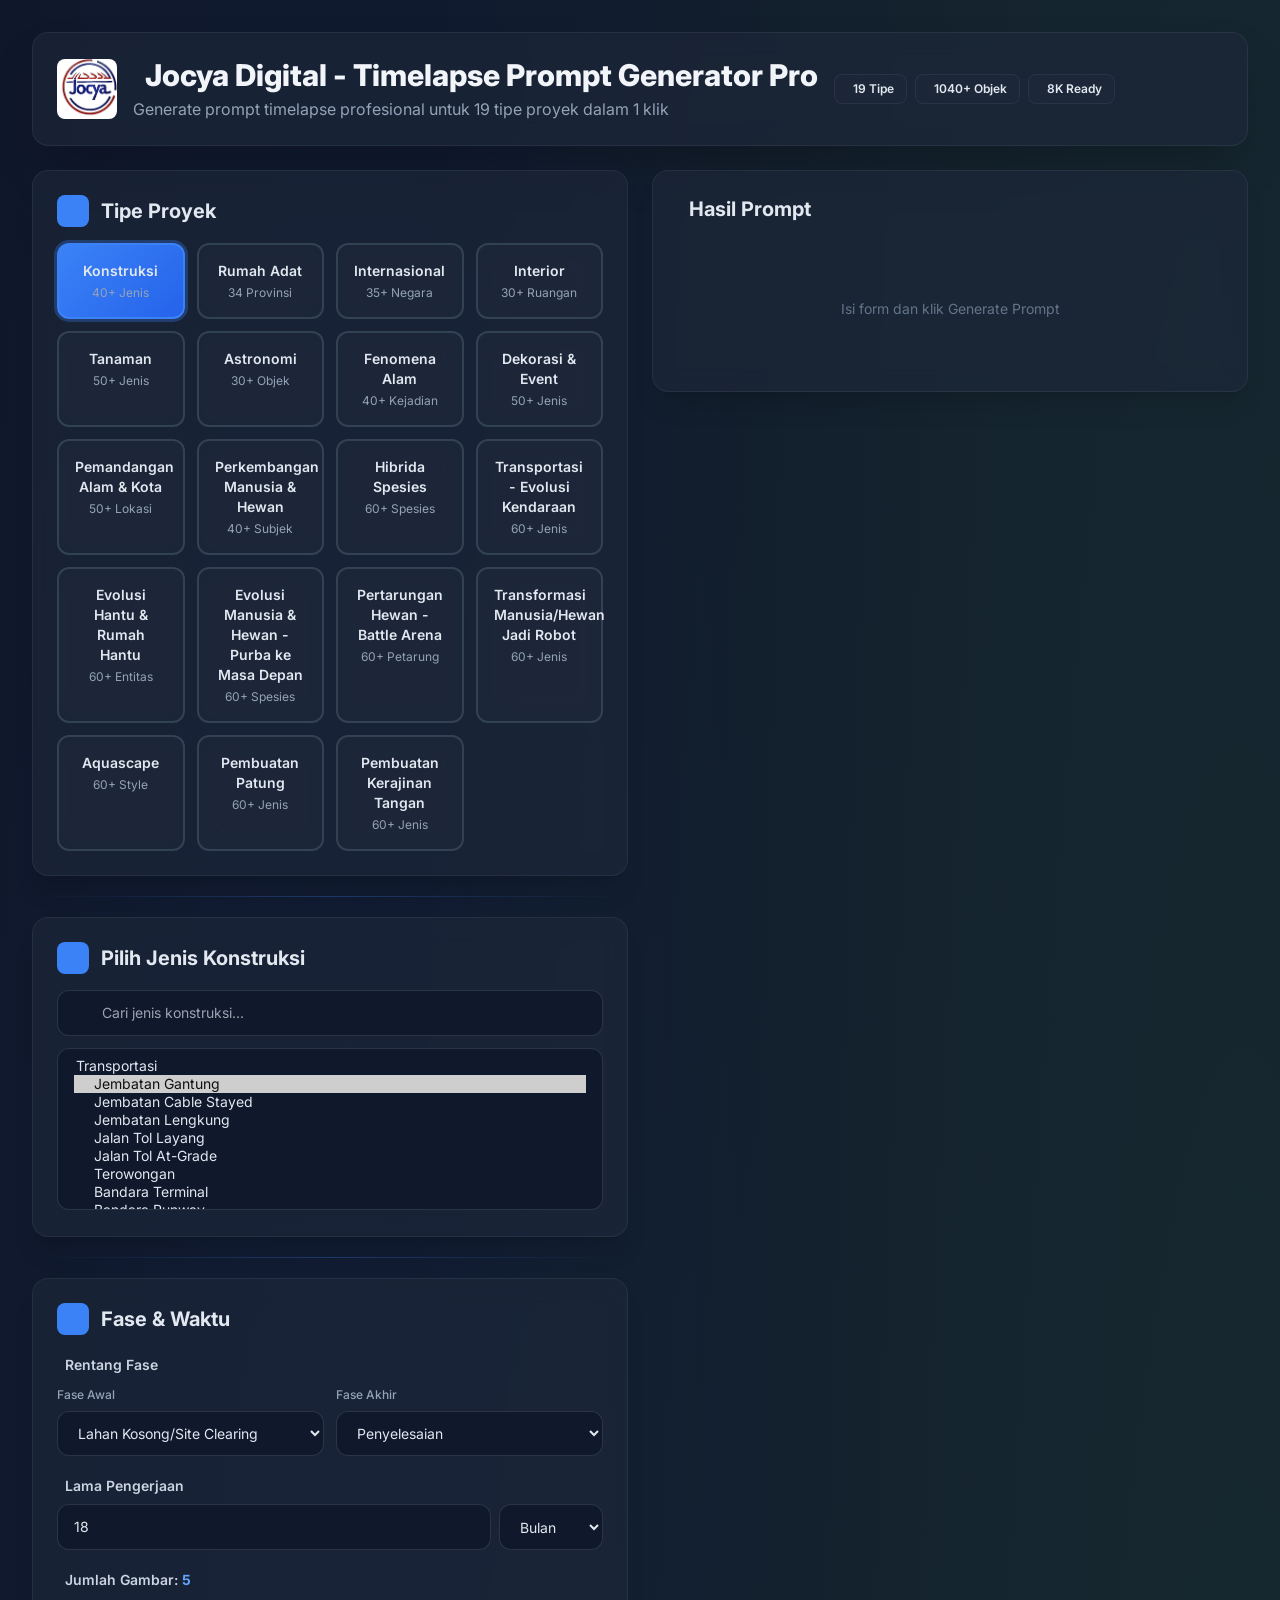
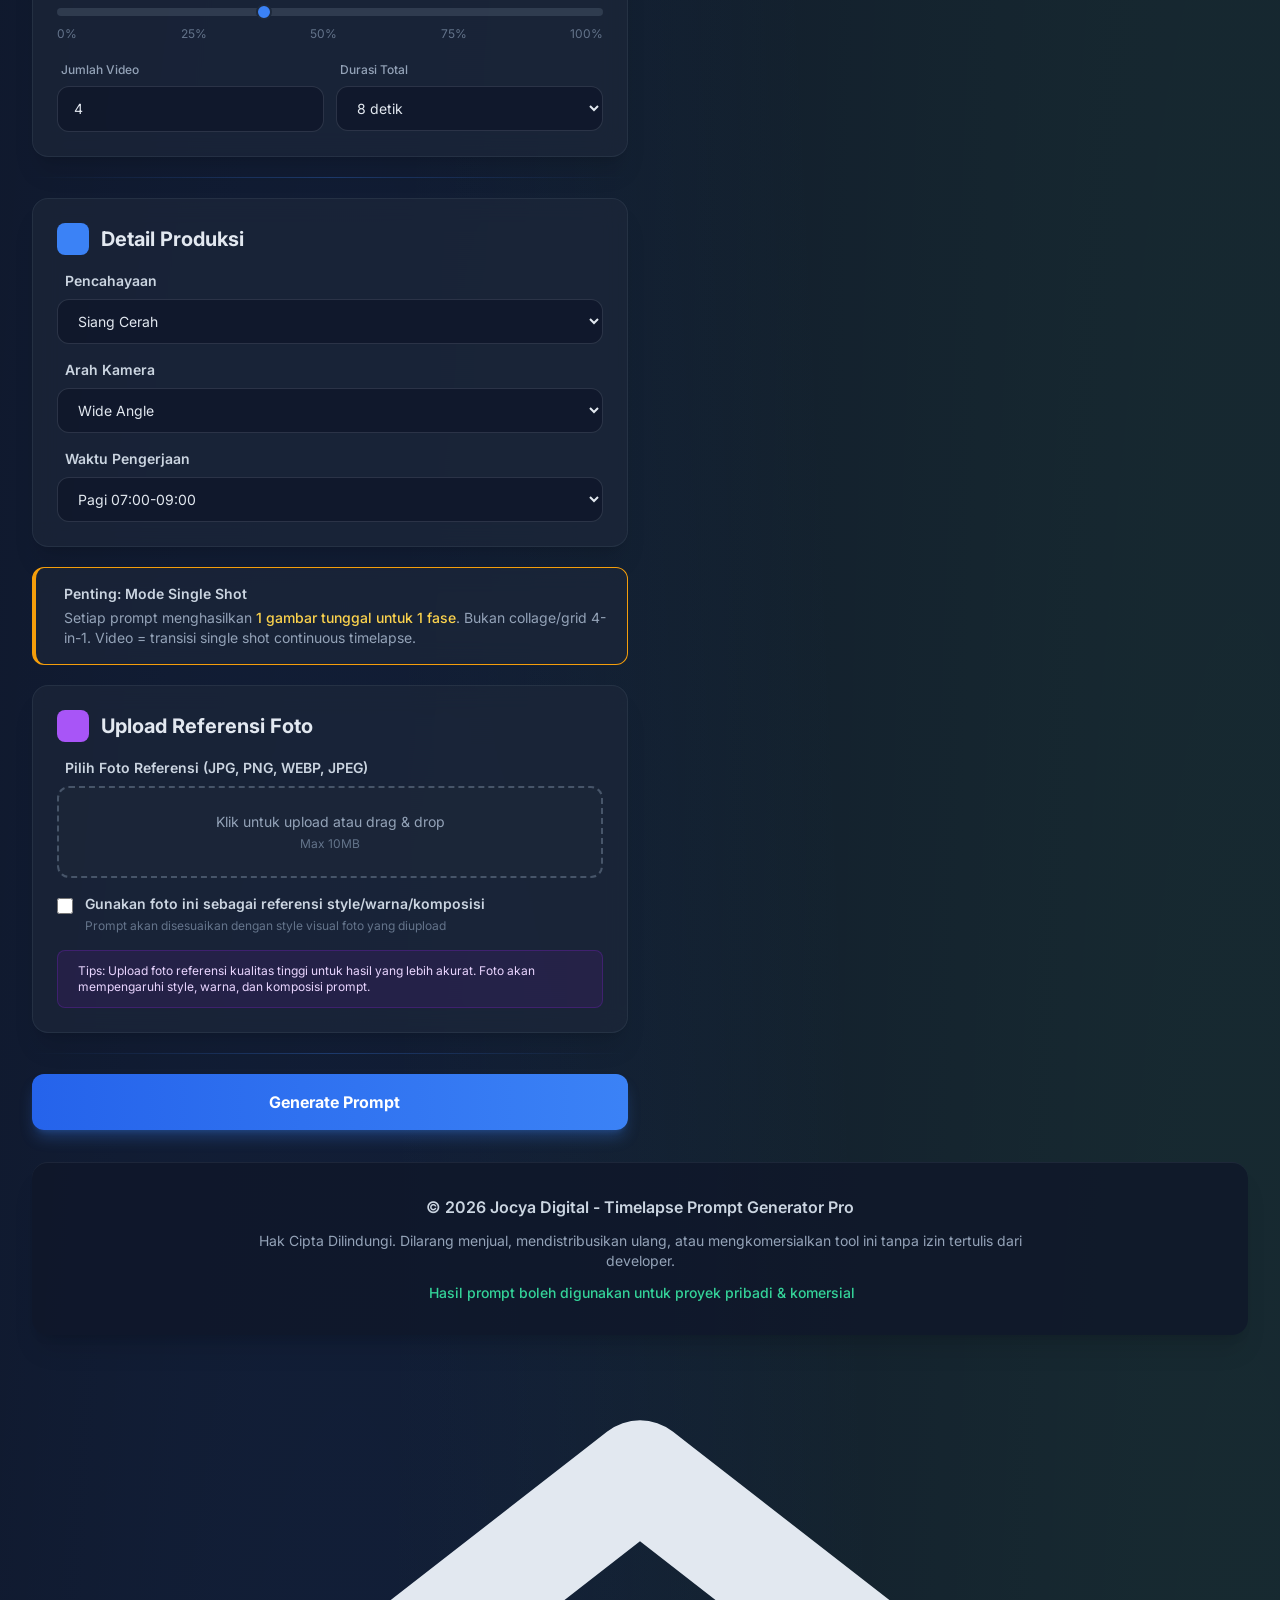
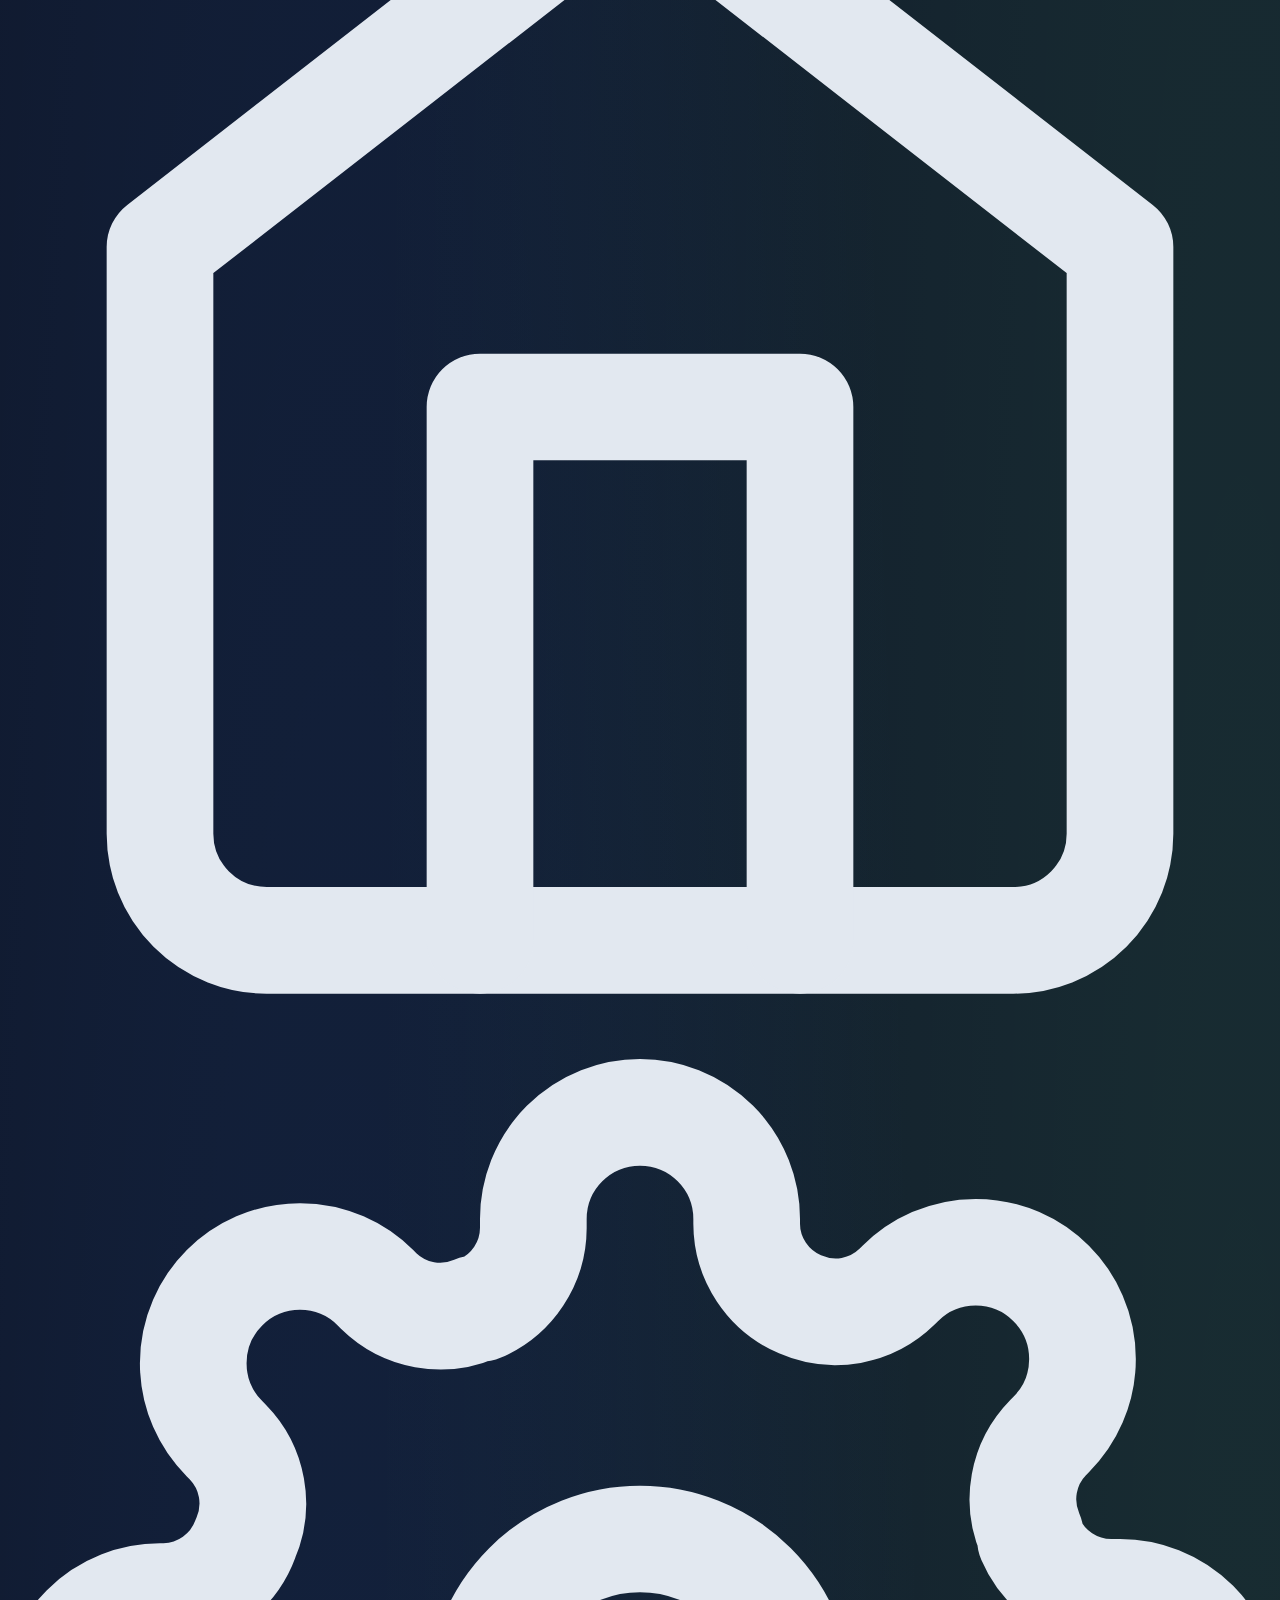
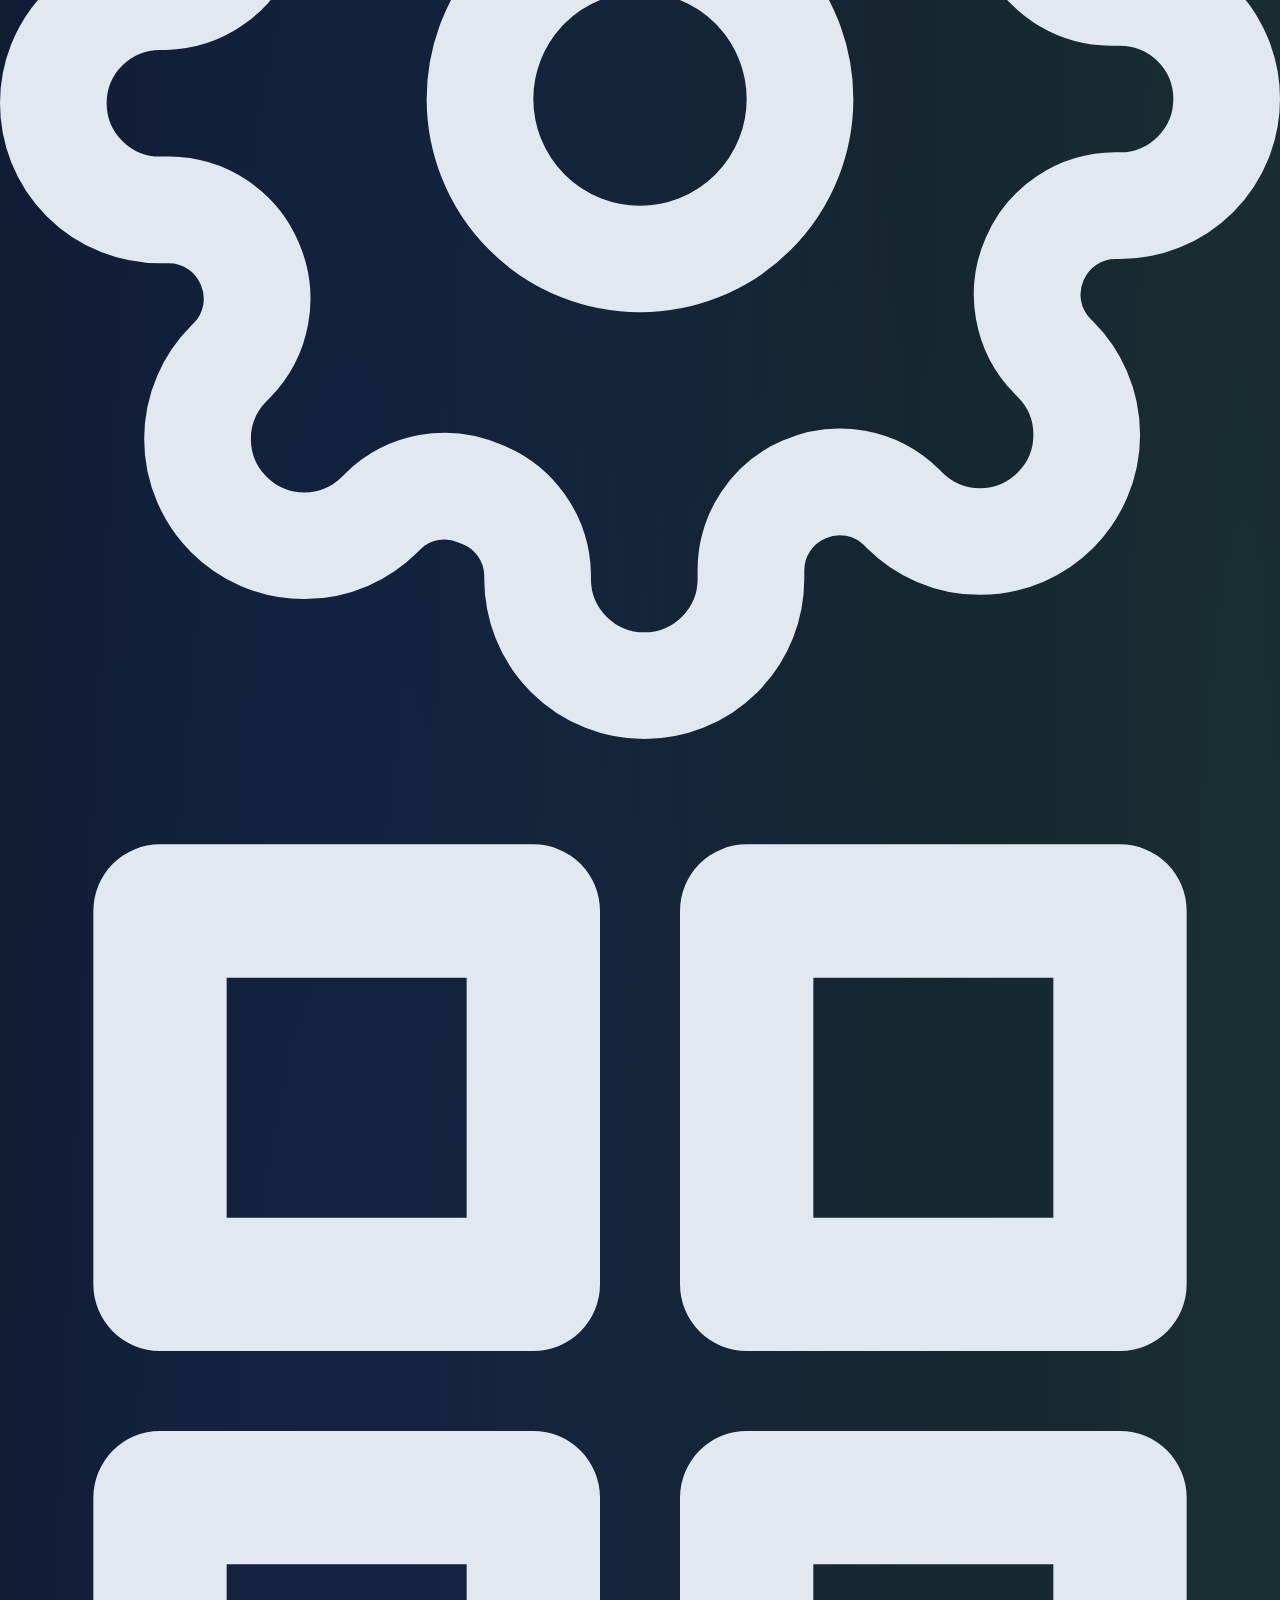
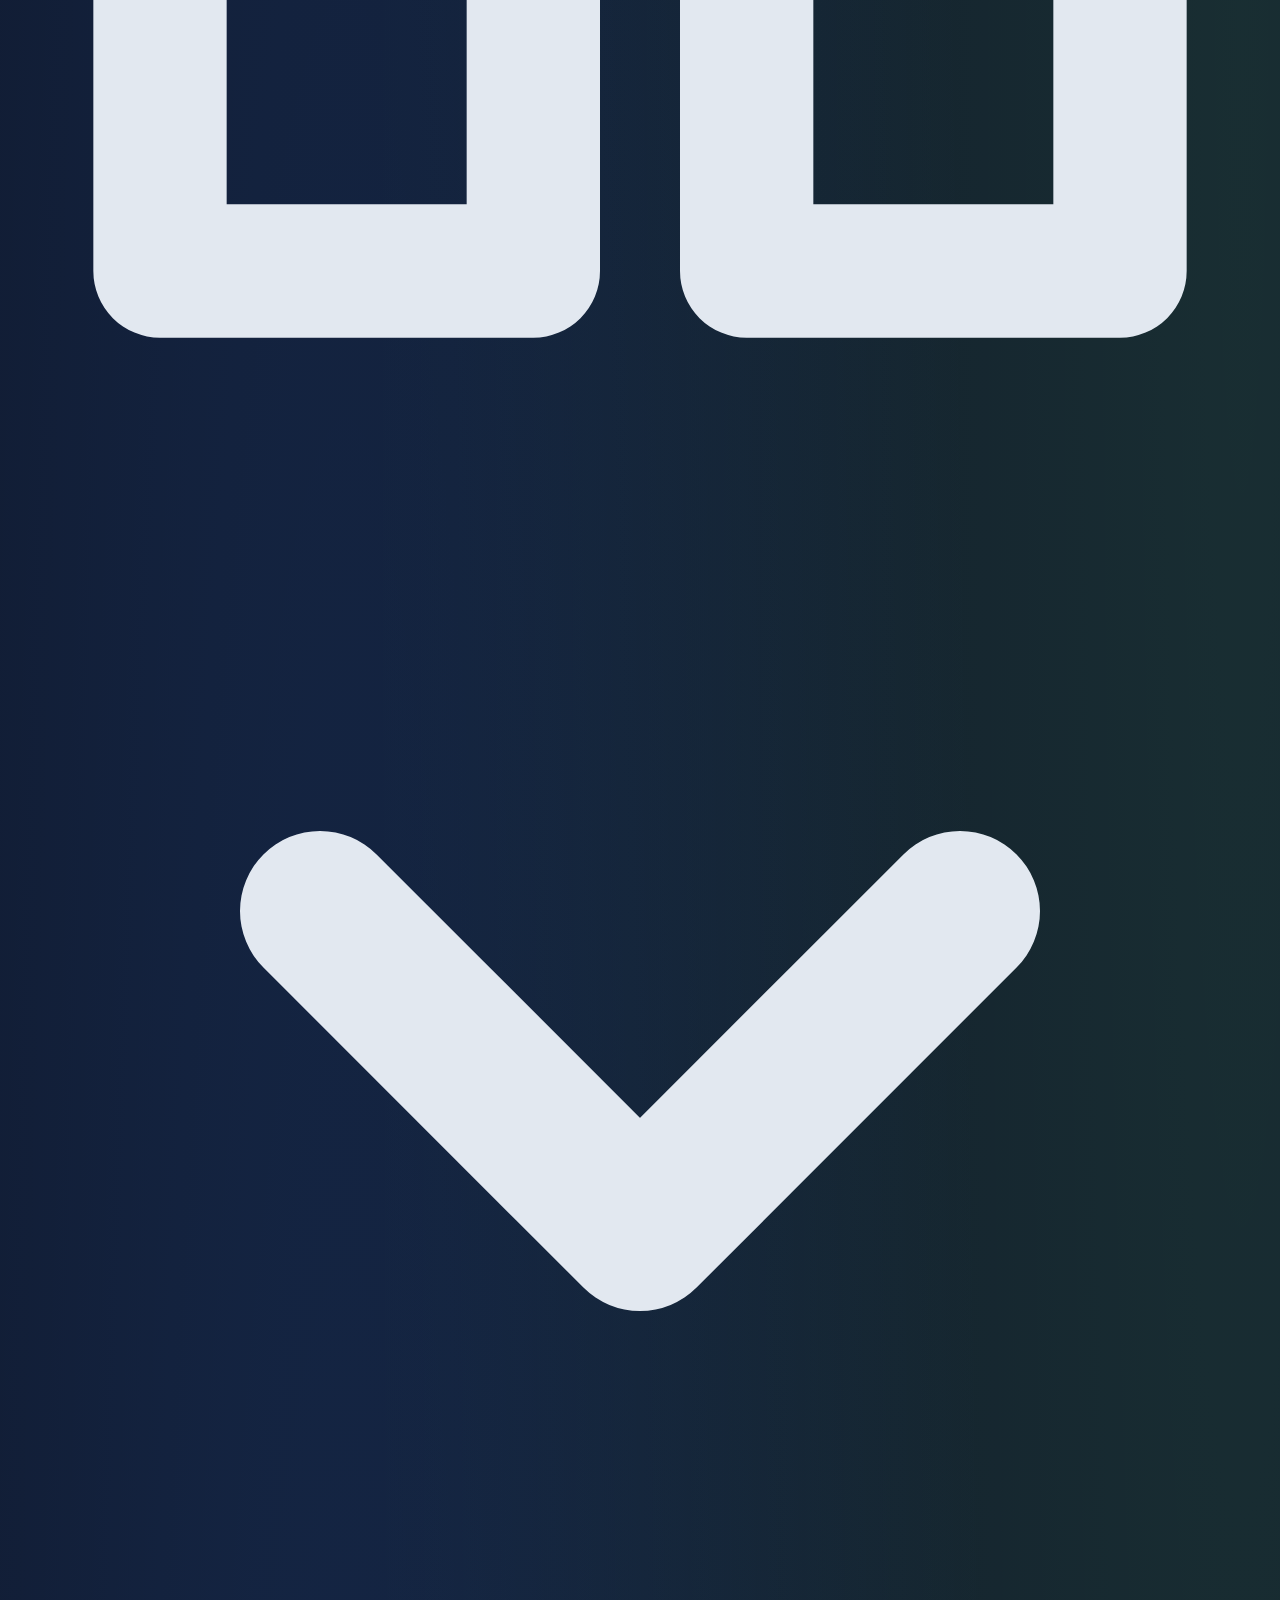
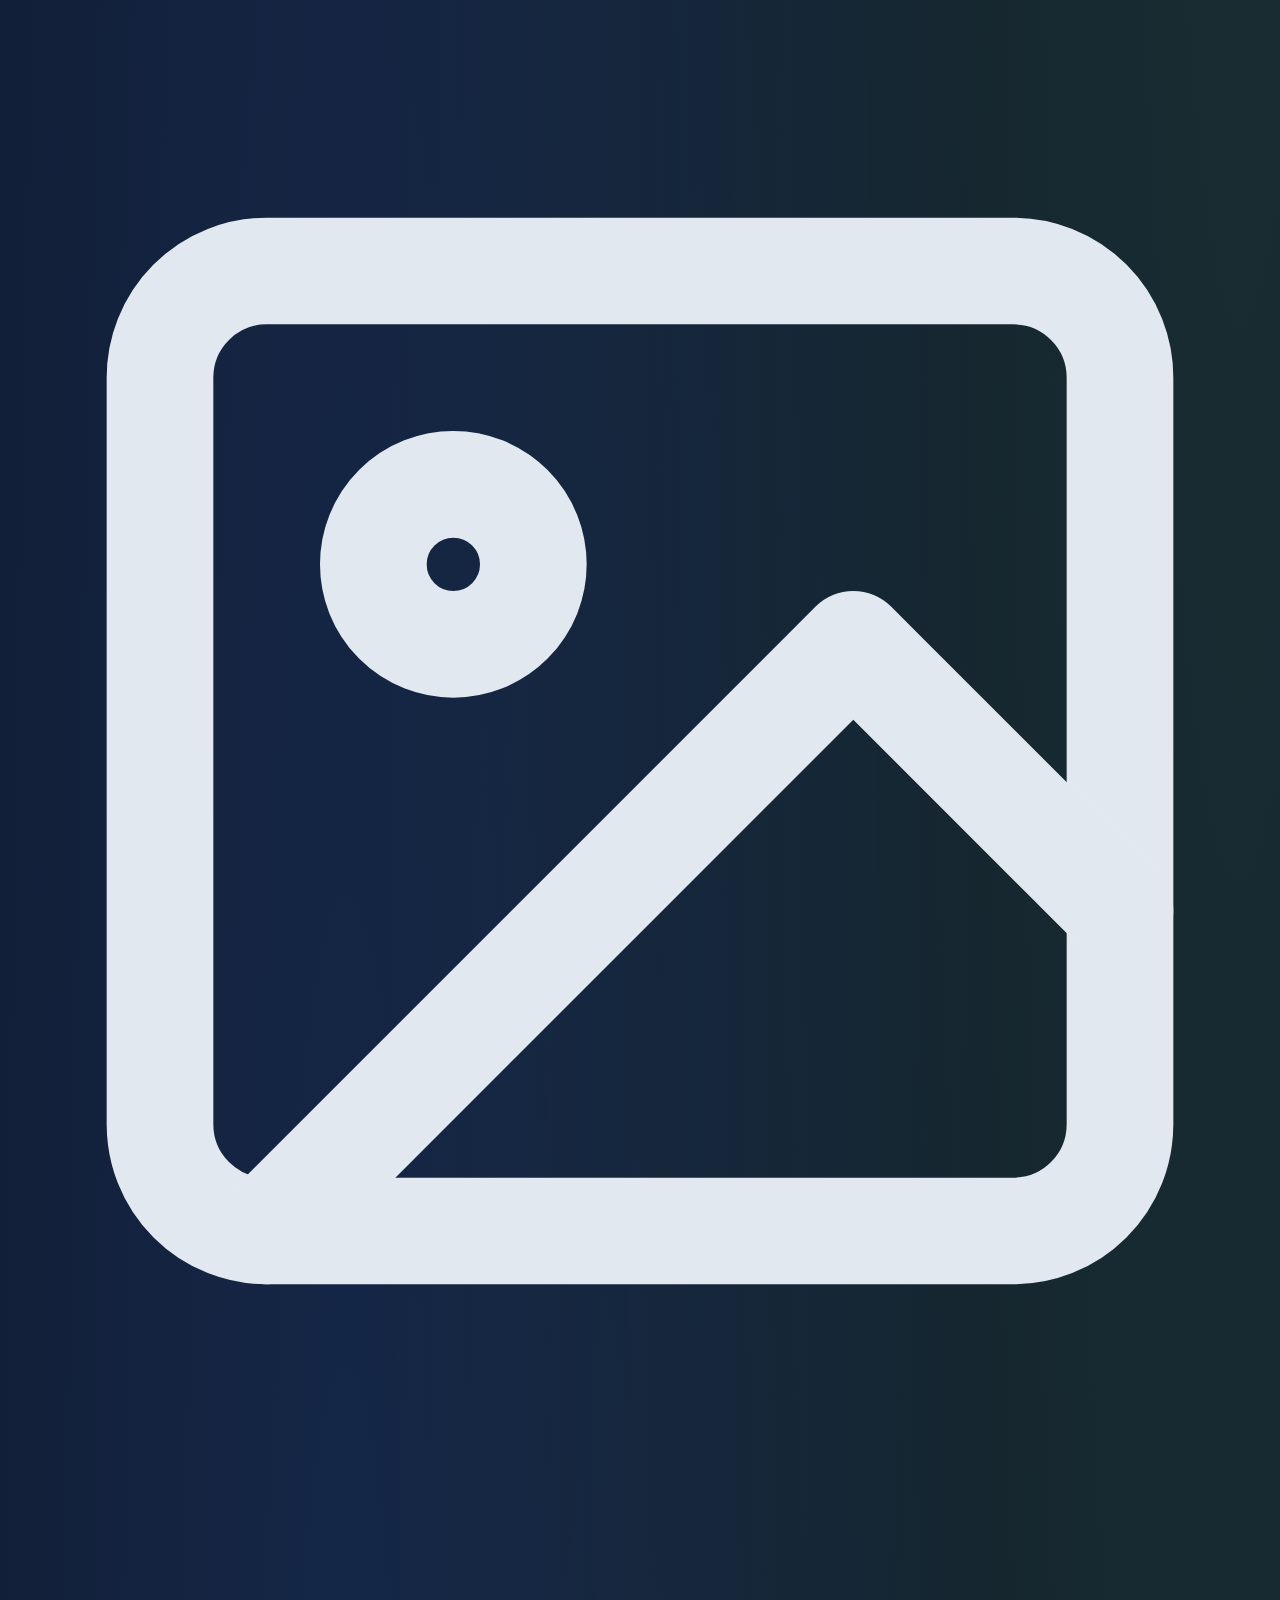
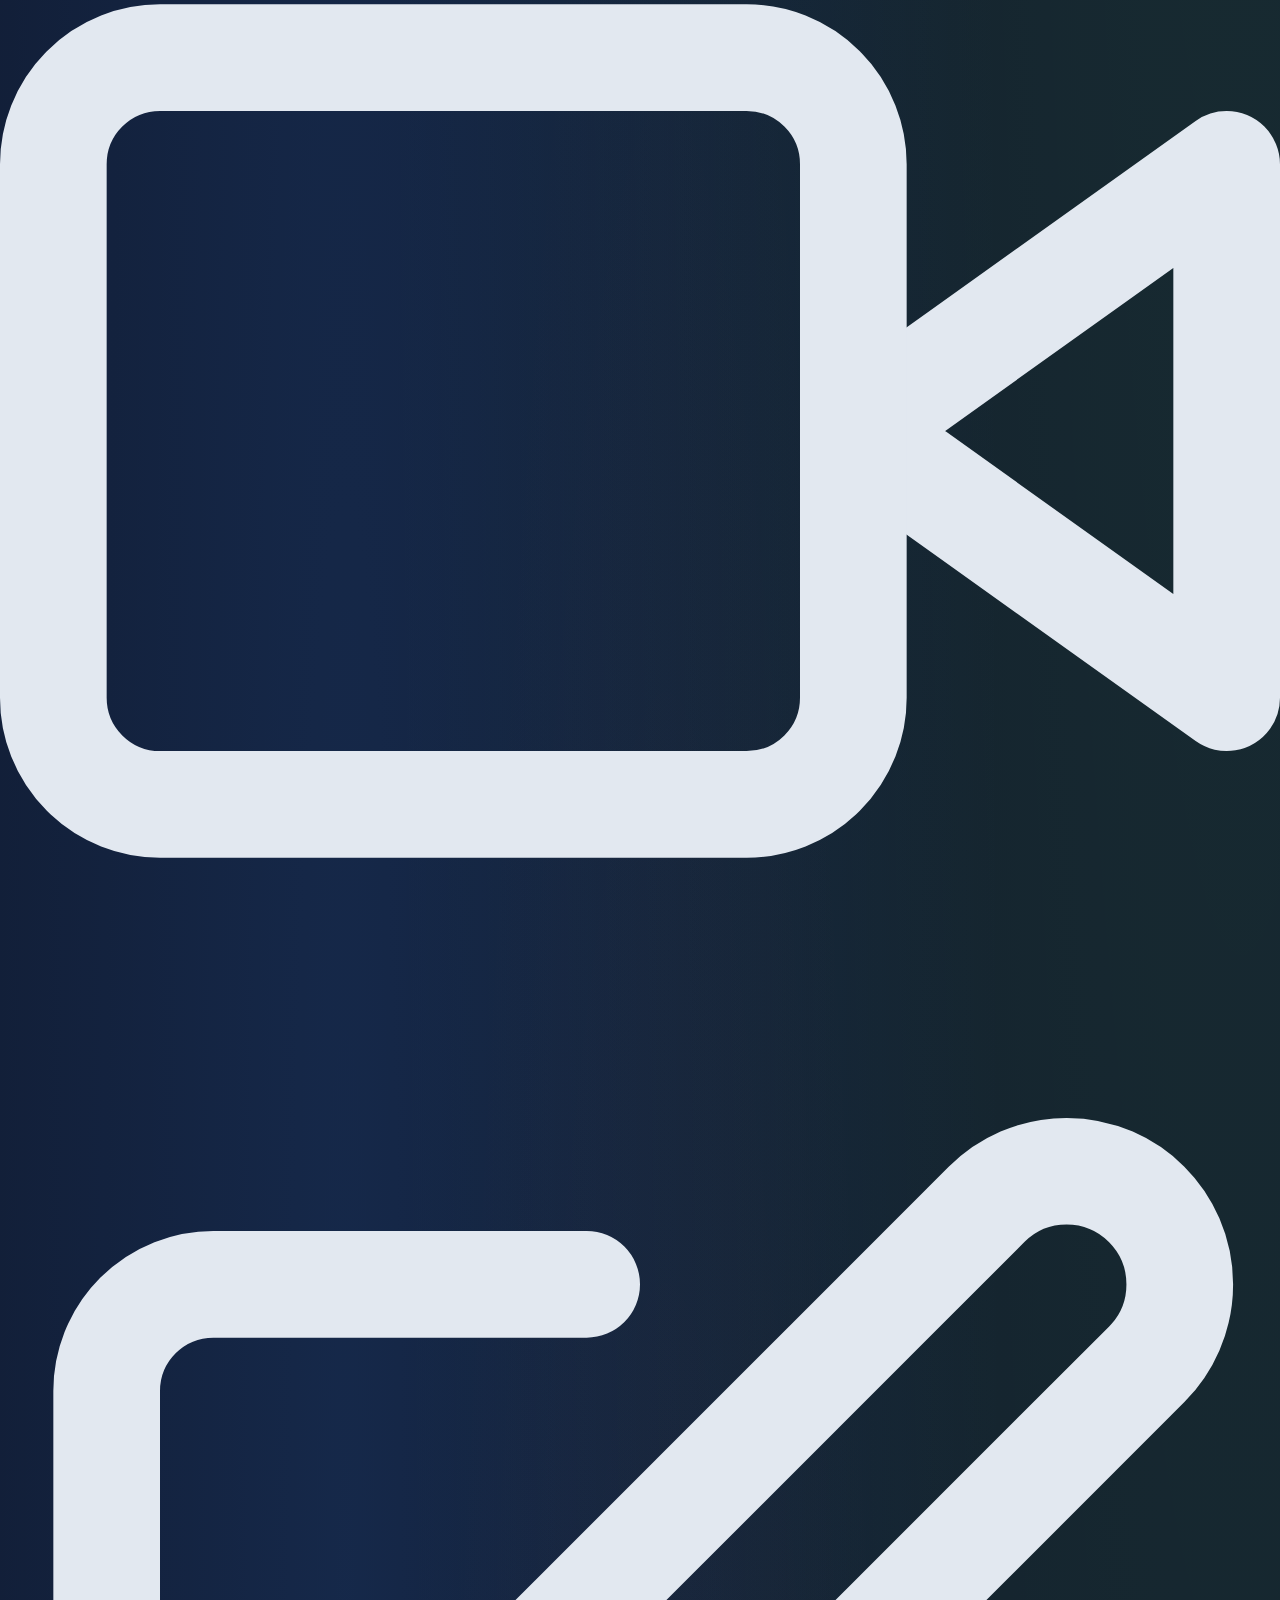
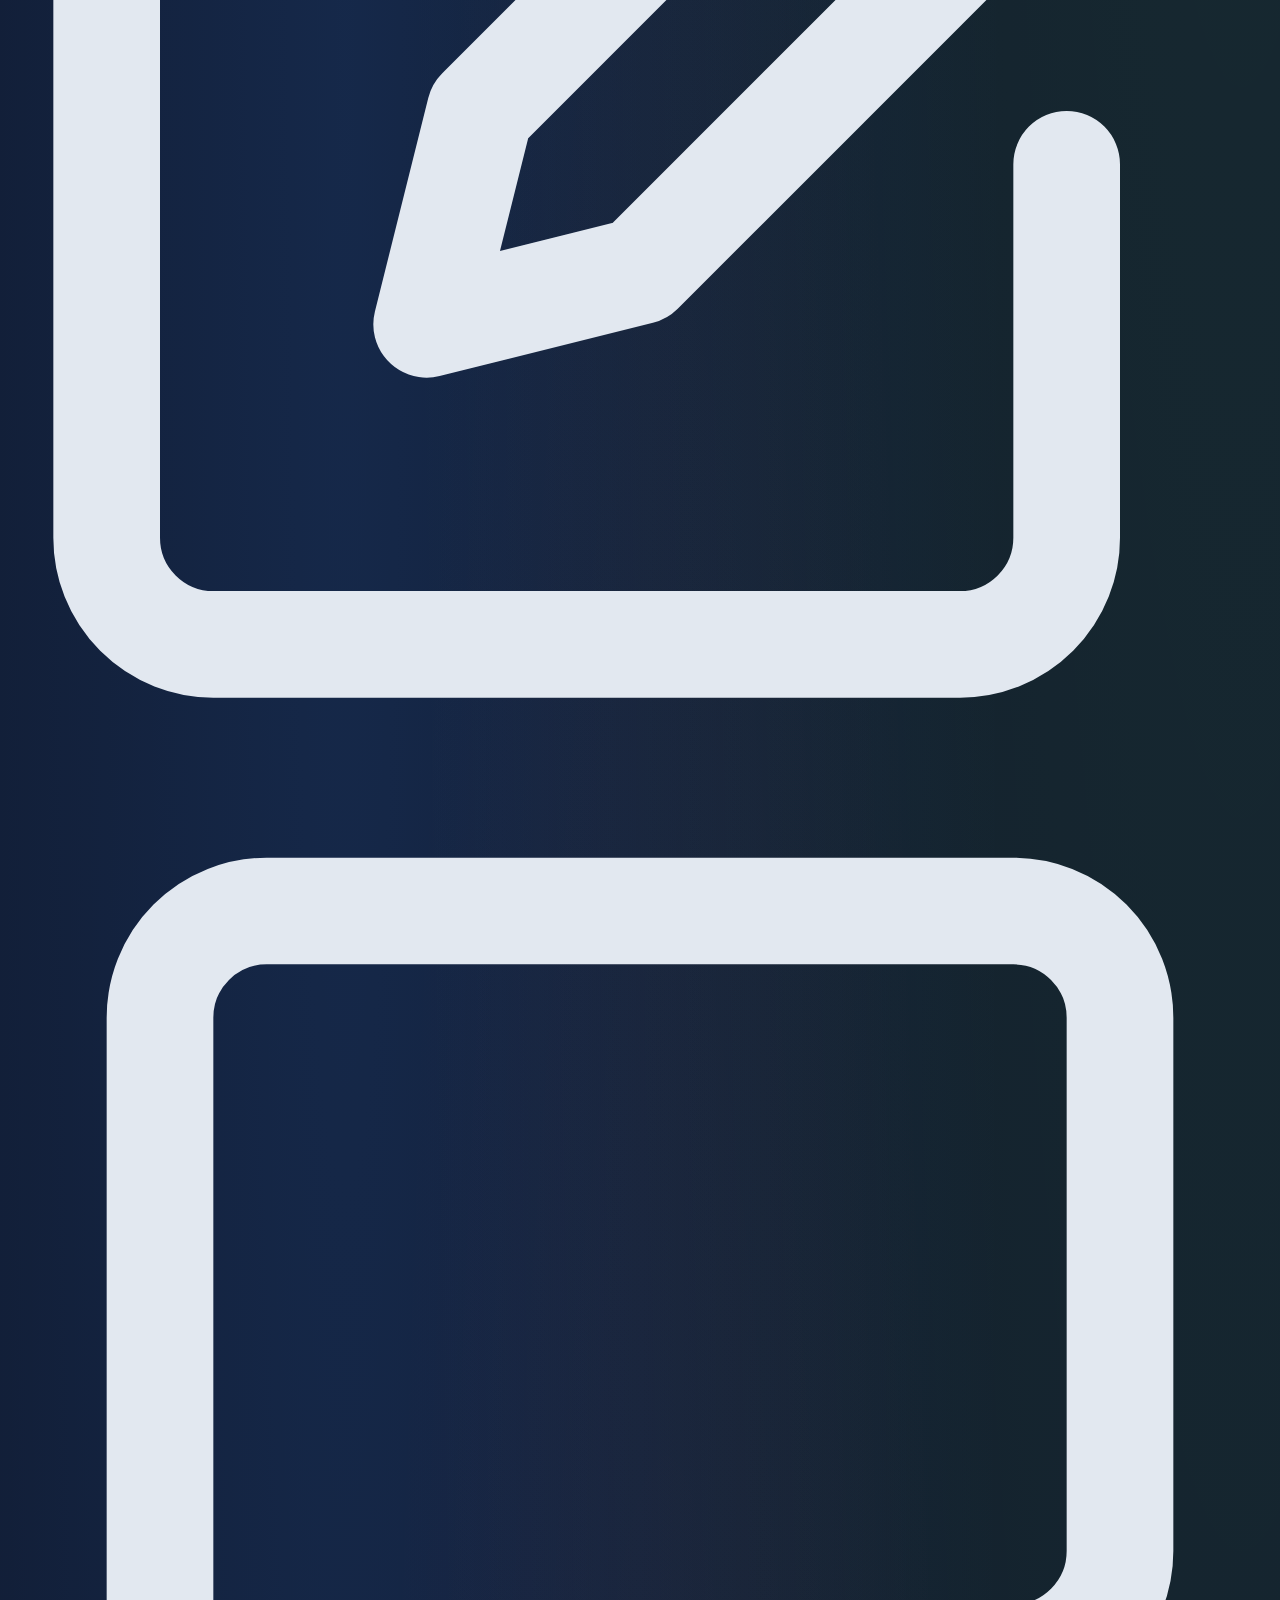
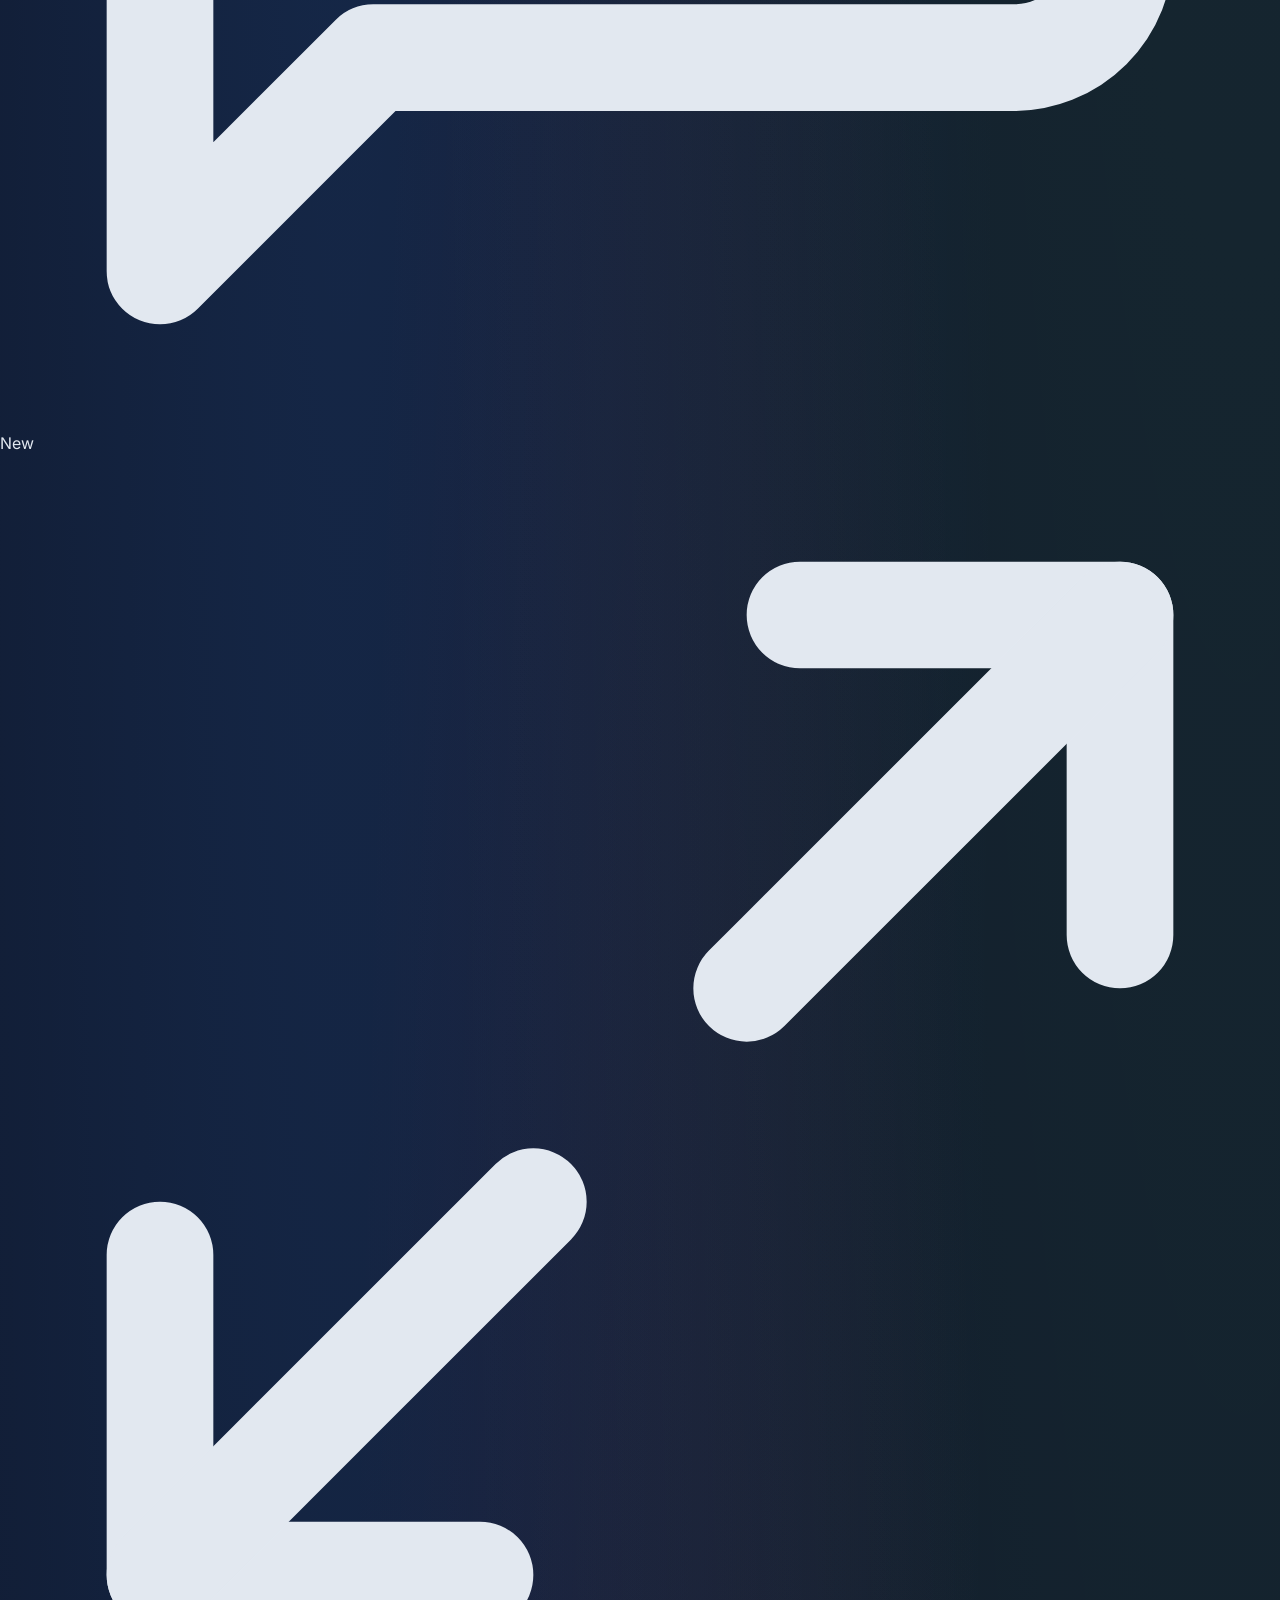
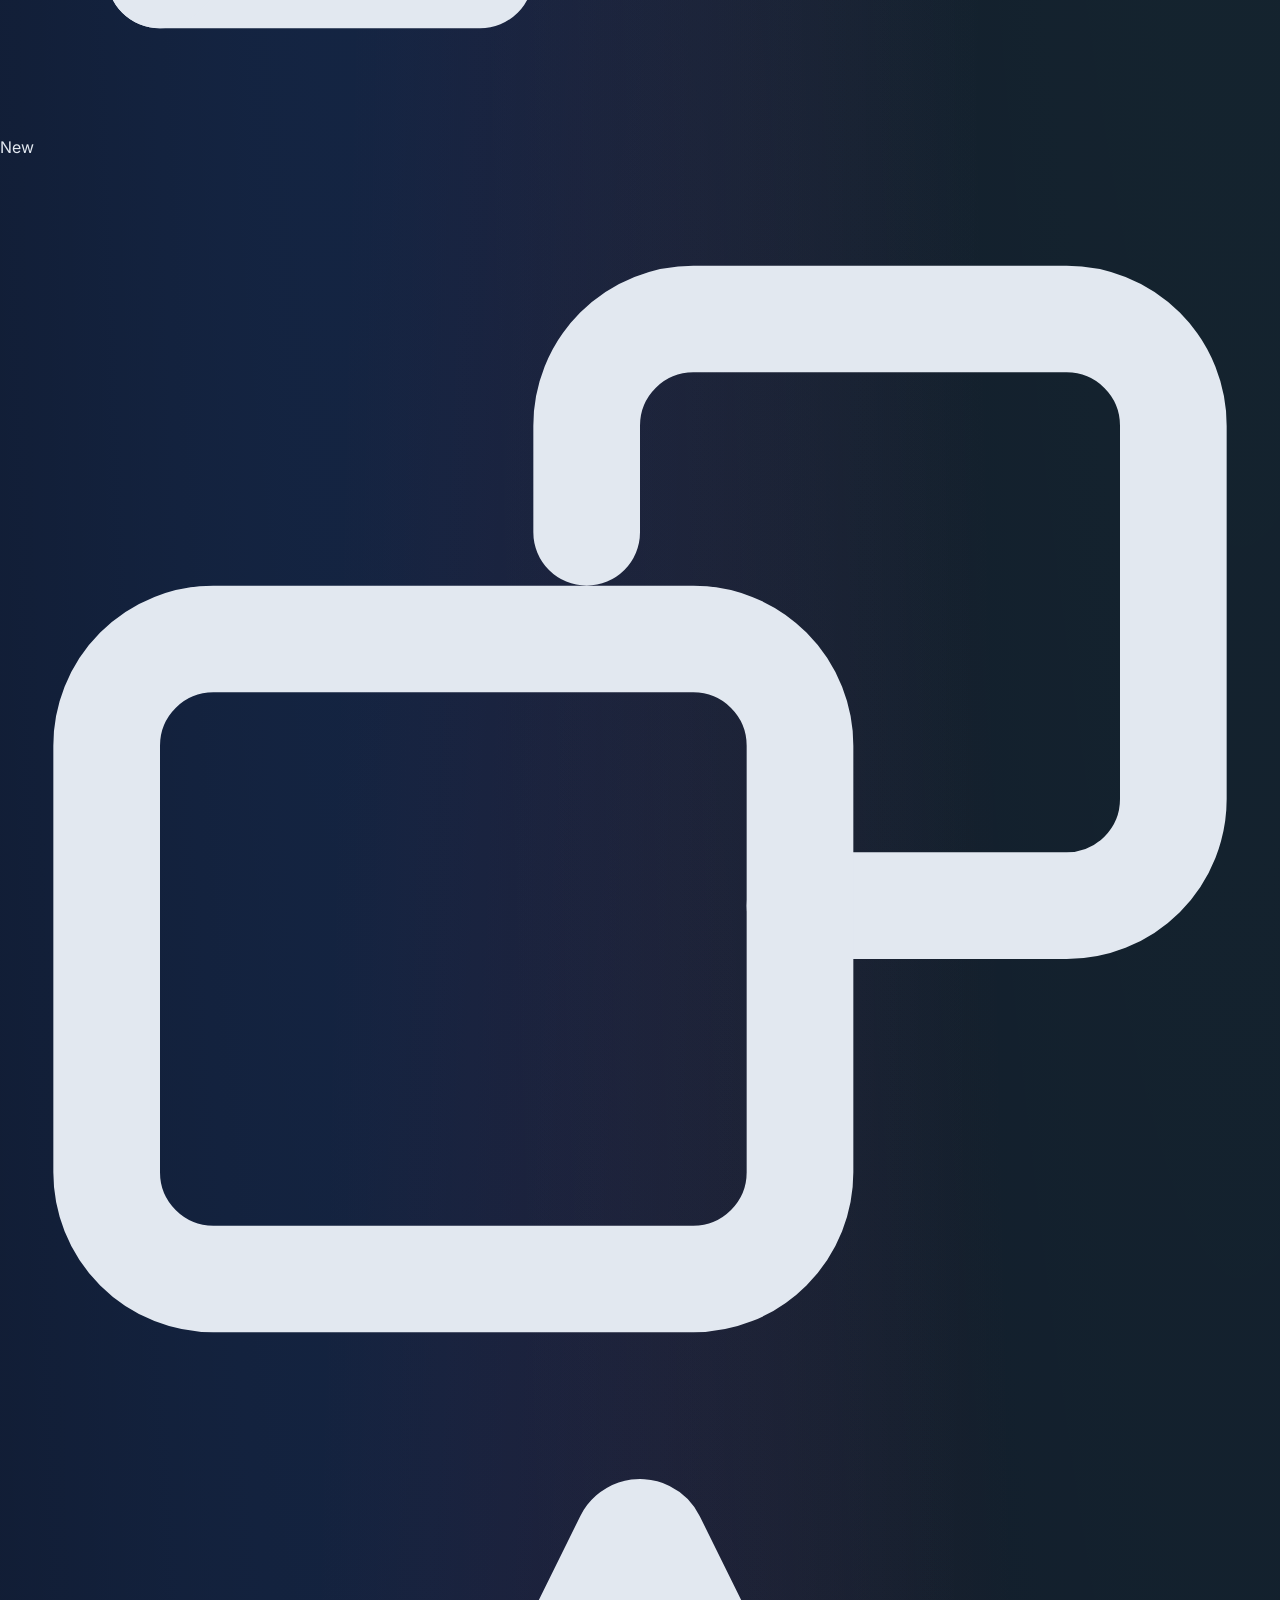
==== commit 3b66da4a: "Add files via upload" ====
--- a/index.html
+++ b/index.html
@@ -1,2762 +1,4582 @@
-<!DOCTYPE html>
-<html lang="id"><head>
-<meta http-equiv="content-type" content="text/html; charset=UTF-8">
-<meta charset="UTF-8">
-<meta name="viewport" content="width=device-width, initial-scale=1.0">
-<title>Jocya Digital v8 - MASTER 151KB FIX</title>
-<script src="index_files/3.4_1u_9.17"></script>
-<link rel="stylesheet" href="index_files/all.min_1u_9.css"><link rel="stylesheet" href="https://cdnjs.cloudflare.com/ajax/libs/font-awesome/6.5.1/css/all.min.css">
-<style>
-    @import url('https://fonts.googleapis.com/css2?family=Inter:wght@300;400;500;600;700;800;900&display=swap');
-    * {
-        font-family: 'Inter', sans-serif;
-    }
-    html {
-        scroll-behavior: smooth;
-    }
-    body {
-        background: #0f172a;
-        background-image: 
-            radial-gradient(at 27% 37%, hsla(215, 98%, 61%, 0.15) 0px, transparent 50%),
-            radial-gradient(at 97% 21%, hsla(125, 98%, 72%, 0.1) 0px, transparent 50%),
-            radial-gradient(at 52% 99%, hsla(355, 98%, 61%, 0.15) 0px, transparent 50%);
-    }
-    .glass {
-        background: rgba(30, 41, 59, 0.6);
-        backdrop-filter: blur(12px);
-        border: 1px solid rgba(148, 163, 184, 0.1);
-    }
-    .card-radio input[type="radio"] {
-        display: none;
-    }
-    .card-radio input[type="radio"]:checked + label {
-        background: linear-gradient(135deg, #3b82f6 0%, #2563eb 100%);
-        border-color: #3b82f6;
-        box-shadow: 0 0 0 3px rgba(59, 130, 246, 0.3);
-    }
-    .card-radio label {
-        transition: all 0.3s ease;
-        cursor: pointer;
-    }
-    .card-radio label:hover {
-        transform: translateY(-2px);
-        border-color: #3b82f6;
-    }
-    select, input[type="number"], input[type="text"], input[type="password"] {
-        background: rgba(15, 23, 42, 0.8);
-        border: 1px solid rgba(148, 163, 184, 0.2);
-        color: #e2e8f0;
-    }
-    select:focus, input:focus {
-        outline: none;
-        border-color: #3b82f6;
-        box-shadow: 0 0 0 3px rgba(59, 130, 246, 0.2);
-    }
-    .dropdown-search {
-        max-height: 300px;
-        overflow-y: auto;
-    }
-    .dropdown-search::-webkit-scrollbar {
-        width: 6px;
-    }
-    .dropdown-search::-webkit-scrollbar-thumb {
-        background: #475569;
-        border-radius: 3px;
-    }
-    input[type="range"] {
-        -webkit-appearance: none;
-        appearance: none;
-        background: transparent;
-    }
-    input[type="range"]::-webkit-slider-runnable-track {
-        background: rgba(71, 85, 105, 0.5);
-        height: 8px;
-        border-radius: 4px;
-    }
-    input[type="range"]::-webkit-slider-thumb {
-        -webkit-appearance: none;
-        appearance: none;
-        margin-top: -4px;
-        background: #3b82f6;
-        height: 16px;
-        width: 16px;
-        border-radius: 50%;
-        border: 2px solid #1e293b;
-        cursor: pointer;
-    }
-    .prompt-card {
-        background: rgba(15, 23, 42, 0.6);
-        border-left: 3px solid #3b82f6;
-    }
-    @keyframes fadeIn {
-        from { opacity: 0; transform: translateY(10px); }
-        to { opacity: 1; transform: translateY(0); }
-    }
-    .fade-in {
-        animation: fadeIn 0.4s ease;
-    }
-    .toast {
-        animation: slideIn 0.3s ease, slideOut 0.3s ease 2.7s;
-    }
-    @keyframes slideIn {
-        from { transform: translateX(100%); opacity: 0; }
-        to { transform: translateX(0); opacity: 1; }
-    }
-    @keyframes slideOut {
-        from { transform: translateX(0); opacity: 1; }
-        to { transform: translateX(100%); opacity: 0; }
-    }
-    .progress-bar {
-        transition: width 0.3s ease;
-    }
-    .mobile-tab {
-        display: none;
-    }
-    @media (max-width: 1023px) {
-        .mobile-tab {
-            display: block;
-        }
-        .desktop-layout {
-            display: none;
-        }
-        .mobile-tab-content {
-            display: none;
-        }
-        .mobile-tab-content.active {
-            display: block;
-        }
-    }
-    .section-divider {
-        background: linear-gradient(90deg, transparent, rgba(59, 130, 246, 0.3), transparent);
-        height: 1px;
-    }
-    footer {
-        background: rgba(15, 23, 42, 0.8);
-        border-top: 1px solid rgba(148, 163, 184, 0.1);
-    }
-    details summary::-webkit-details-marker {
-        display: none;
-    }
-    .modal-overlay {
-        background: rgba(0, 0, 0, 0.7);
-        backdrop-filter: blur(8px);
-    }
-    .modal-content {
-        animation: modalSlideIn 0.3s ease;
-    }
-    @keyframes modalSlideIn {
-        from { opacity: 0; transform: scale(0.95) translateY(-20px); }
-        to { opacity: 1; transform: scale(1) translateY(0); }
-    }
-</style>
-<style>*, ::before, ::after{--tw-border-spacing-x:0;--tw-border-spacing-y:0;--tw-translate-x:0;--tw-translate-y:0;--tw-rotate:0;--tw-skew-x:0;--tw-skew-y:0;--tw-scale-x:1;--tw-scale-y:1;--tw-pan-x: ;--tw-pan-y: ;--tw-pinch-zoom: ;--tw-scroll-snap-strictness:proximity;--tw-gradient-from-position: ;--tw-gradient-via-position: ;--tw-gradient-to-position: ;--tw-ordinal: ;--tw-slashed-zero: ;--tw-numeric-figure: ;--tw-numeric-spacing: ;--tw-numeric-fraction: ;--tw-ring-inset: ;--tw-ring-offset-width:0px;--tw-ring-offset-color:#fff;--tw-ring-color:rgb(59 130 246 / 0.5);--tw-ring-offset-shadow:0 0 #0000;--tw-ring-shadow:0 0 #0000;--tw-shadow:0 0 #0000;--tw-shadow-colored:0 0 #0000;--tw-blur: ;--tw-brightness: ;--tw-contrast: ;--tw-grayscale: ;--tw-hue-rotate: ;--tw-invert: ;--tw-saturate: ;--tw-sepia: ;--tw-drop-shadow: ;--tw-backdrop-blur: ;--tw-backdrop-brightness: ;--tw-backdrop-contrast: ;--tw-backdrop-grayscale: ;--tw-backdrop-hue-rotate: ;--tw-backdrop-invert: ;--tw-backdrop-opacity: ;--tw-backdrop-saturate: ;--tw-backdrop-sepia: ;--tw-contain-size: ;--tw-contain-layout: ;--tw-contain-paint: ;--tw-contain-style: }::backdrop{--tw-border-spacing-x:0;--tw-border-spacing-y:0;--tw-translate-x:0;--tw-translate-y:0;--tw-rotate:0;--tw-skew-x:0;--tw-skew-y:0;--tw-scale-x:1;--tw-scale-y:1;--tw-pan-x: ;--tw-pan-y: ;--tw-pinch-zoom: ;--tw-scroll-snap-strictness:proximity;--tw-gradient-from-position: ;--tw-gradient-via-position: ;--tw-gradient-to-position: ;--tw-ordinal: ;--tw-slashed-zero: ;--tw-numeric-figure: ;--tw-numeric-spacing: ;--tw-numeric-fraction: ;--tw-ring-inset: ;--tw-ring-offset-width:0px;--tw-ring-offset-color:#fff;--tw-ring-color:rgb(59 130 246 / 0.5);--tw-ring-offset-shadow:0 0 #0000;--tw-ring-shadow:0 0 #0000;--tw-shadow:0 0 #0000;--tw-shadow-colored:0 0 #0000;--tw-blur: ;--tw-brightness: ;--tw-contrast: ;--tw-grayscale: ;--tw-hue-rotate: ;--tw-invert: ;--tw-saturate: ;--tw-sepia: ;--tw-drop-shadow: ;--tw-backdrop-blur: ;--tw-backdrop-brightness: ;--tw-backdrop-contrast: ;--tw-backdrop-grayscale: ;--tw-backdrop-hue-rotate: ;--tw-backdrop-invert: ;--tw-backdrop-opacity: ;--tw-backdrop-saturate: ;--tw-backdrop-sepia: ;--tw-contain-size: ;--tw-contain-layout: ;--tw-contain-paint: ;--tw-contain-style: }/* ! tailwindcss v3.4.17 | MIT License | https://tailwindcss.com */*,::after,::before{box-sizing:border-box;border-width:0;border-style:solid;border-color:#e5e7eb}::after,::before{--tw-content:''}:host,html{line-height:1.5;-webkit-text-size-adjust:100%;-moz-tab-size:4;tab-size:4;font-family:ui-sans-serif, system-ui, sans-serif, "Apple Color Emoji", "Segoe UI Emoji", "Segoe UI Symbol", "Noto Color Emoji";font-feature-settings:normal;font-variation-settings:normal;-webkit-tap-highlight-color:transparent}body{margin:0;line-height:inherit}hr{height:0;color:inherit;border-top-width:1px}abbr:where([title]){-webkit-text-decoration:underline dotted;text-decoration:underline dotted}h1,h2,h3,h4,h5,h6{font-size:inherit;font-weight:inherit}a{color:inherit;text-decoration:inherit}b,strong{font-weight:bolder}code,kbd,pre,samp{font-family:ui-monospace, SFMono-Regular, Menlo, Monaco, Consolas, "Liberation Mono", "Courier New", monospace;font-feature-settings:normal;font-variation-settings:normal;font-size:1em}small{font-size:80%}sub,sup{font-size:75%;line-height:0;position:relative;vertical-align:baseline}sub{bottom:-.25em}sup{top:-.5em}table{text-indent:0;border-color:inherit;border-collapse:collapse}button,input,optgroup,select,textarea{font-family:inherit;font-feature-settings:inherit;font-variation-settings:inherit;font-size:100%;font-weight:inherit;line-height:inherit;letter-spacing:inherit;color:inherit;margin:0;padding:0}button,select{text-transform:none}button,input:where([type=button]),input:where([type=reset]),input:where([type=submit]){-webkit-appearance:button;background-color:transparent;background-image:none}:-moz-focusring{outline:auto}:-moz-ui-invalid{box-shadow:none}progress{vertical-align:baseline}::-webkit-inner-spin-button,::-webkit-outer-spin-button{height:auto}[type=search]{-webkit-appearance:textfield;outline-offset:-2px}::-webkit-search-decoration{-webkit-appearance:none}::-webkit-file-upload-button{-webkit-appearance:button;font:inherit}summary{display:list-item}blockquote,dd,dl,figure,h1,h2,h3,h4,h5,h6,hr,p,pre{margin:0}fieldset{margin:0;padding:0}legend{padding:0}menu,ol,ul{list-style:none;margin:0;padding:0}dialog{padding:0}textarea{resize:vertical}input::placeholder,textarea::placeholder{opacity:1;color:#9ca3af}[role=button],button{cursor:pointer}:disabled{cursor:default}audio,canvas,embed,iframe,img,object,svg,video{display:block;vertical-align:middle}img,video{max-width:100%;height:auto}[hidden]:where(:not([hidden=until-found])){display:none}.fixed{position:fixed}.absolute{position:absolute}.relative{position:relative}.inset-0{inset:0px}.left-4{left:1rem}.right-3{right:0.75rem}.top-3\.5{top:0.875rem}.top-6{top:1.5rem}.z-50{z-index:50}.mx-auto{margin-left:auto;margin-right:auto}.mb-2{margin-bottom:0.5rem}.mb-4{margin-bottom:1rem}.mb-6{margin-bottom:1.5rem}.mr-2{margin-right:0.5rem}.mr-3{margin-right:0.75rem}.mt-1{margin-top:0.25rem}.mb-1{margin-bottom:0.25rem}.mb-1\.5{margin-bottom:0.375rem}.mb-3{margin-bottom:0.75rem}.ml-1{margin-left:0.25rem}.ml-2{margin-left:0.5rem}.mr-1{margin-right:0.25rem}.mt-0\.5{margin-top:0.125rem}.mt-3{margin-top:0.75rem}.mt-4{margin-top:1rem}.mt-8{margin-top:2rem}.block{display:block}.flex{display:flex}.inline-flex{display:inline-flex}.grid{display:grid}.hidden{display:none}.h-8{height:2rem}.h-full{height:100%}.h-16{height:4rem}.h-2{height:0.5rem}.min-h-screen{min-height:100vh}.w-8{width:2rem}.w-16{width:4rem}.w-full{width:100%}.max-w-7xl{max-width:80rem}.max-w-3xl{max-width:48rem}.max-w-\[90vw\]{max-width:90vw}.max-w-md{max-width:28rem}.flex-1{flex:1 1 0%}.flex-shrink-0{flex-shrink:0}.cursor-pointer{cursor:pointer}.select-all{-webkit-user-select:all;user-select:all}.list-inside{list-style-position:inside}.list-disc{list-style-type:disc}.list-none{list-style-type:none}.grid-cols-1{grid-template-columns:repeat(1, minmax(0, 1fr))}.grid-cols-2{grid-template-columns:repeat(2, minmax(0, 1fr))}.flex-col{flex-direction:column}.flex-wrap{flex-wrap:wrap}.items-start{align-items:flex-start}.items-center{align-items:center}.justify-center{justify-content:center}.justify-between{justify-content:space-between}.gap-1\.5{gap:0.375rem}.gap-2{gap:0.5rem}.gap-3{gap:0.75rem}.gap-4{gap:1rem}.gap-6{gap:1.5rem}.gap-1{gap:0.25rem}.space-y-5 > :not([hidden]) ~ :not([hidden]){--tw-space-y-reverse:0;margin-top:calc(1.25rem * calc(1 - var(--tw-space-y-reverse)));margin-bottom:calc(1.25rem * var(--tw-space-y-reverse))}.space-y-1 > :not([hidden]) ~ :not([hidden]){--tw-space-y-reverse:0;margin-top:calc(0.25rem * calc(1 - var(--tw-space-y-reverse)));margin-bottom:calc(0.25rem * var(--tw-space-y-reverse))}.space-y-1\.5 > :not([hidden]) ~ :not([hidden]){--tw-space-y-reverse:0;margin-top:calc(0.375rem * calc(1 - var(--tw-space-y-reverse)));margin-bottom:calc(0.375rem * var(--tw-space-y-reverse))}.space-y-3 > :not([hidden]) ~ :not([hidden]){--tw-space-y-reverse:0;margin-top:calc(0.75rem * calc(1 - var(--tw-space-y-reverse)));margin-bottom:calc(0.75rem * var(--tw-space-y-reverse))}.space-y-4 > :not([hidden]) ~ :not([hidden]){--tw-space-y-reverse:0;margin-top:calc(1rem * calc(1 - var(--tw-space-y-reverse)));margin-bottom:calc(1rem * var(--tw-space-y-reverse))}.space-y-6 > :not([hidden]) ~ :not([hidden]){--tw-space-y-reverse:0;margin-top:calc(1.5rem * calc(1 - var(--tw-space-y-reverse)));margin-bottom:calc(1.5rem * var(--tw-space-y-reverse))}.overflow-hidden{overflow:hidden}.break-words{overflow-wrap:break-word}.break-all{word-break:break-all}.rounded-2xl{border-radius:1rem}.rounded-lg{border-radius:0.5rem}.rounded-xl{border-radius:0.75rem}.rounded-full{border-radius:9999px}.border-2{border-width:2px}.border{border-width:1px}.border-l-4{border-left-width:4px}.border-slate-700{--tw-border-opacity:1;border-color:rgb(51 65 85 / var(--tw-border-opacity, 1))}.border-amber-500{--tw-border-opacity:1;border-color:rgb(245 158 11 / var(--tw-border-opacity, 1))}.border-blue-500\/30{border-color:rgb(59 130 246 / 0.3)}.border-blue-700\/50{border-color:rgb(29 78 216 / 0.5)}.border-fuchsia-500{--tw-border-opacity:1;border-color:rgb(217 70 239 / var(--tw-border-opacity, 1))}.border-fuchsia-700\/30{border-color:rgb(162 28 175 / 0.3)}.border-red-500{--tw-border-opacity:1;border-color:rgb(239 68 68 / var(--tw-border-opacity, 1))}.border-red-700\/30{border-color:rgb(185 28 28 / 0.3)}.border-rose-500{--tw-border-opacity:1;border-color:rgb(244 63 94 / var(--tw-border-opacity, 1))}.border-sky-500{--tw-border-opacity:1;border-color:rgb(14 165 233 / var(--tw-border-opacity, 1))}.border-sky-700\/30{border-color:rgb(3 105 161 / 0.3)}.border-teal-500{--tw-border-opacity:1;border-color:rgb(20 184 166 / var(--tw-border-opacity, 1))}.border-teal-700\/30{border-color:rgb(15 118 110 / 0.3)}.border-violet-500{--tw-border-opacity:1;border-color:rgb(139 92 246 / var(--tw-border-opacity, 1))}.border-violet-700\/30{border-color:rgb(109 40 217 / 0.3)}.bg-blue-500{--tw-bg-opacity:1;background-color:rgb(59 130 246 / var(--tw-bg-opacity, 1))}.bg-blue-600{--tw-bg-opacity:1;background-color:rgb(37 99 235 / var(--tw-bg-opacity, 1))}.bg-blue-900\/30{background-color:rgb(30 58 138 / 0.3)}.bg-emerald-600{--tw-bg-opacity:1;background-color:rgb(5 150 105 / var(--tw-bg-opacity, 1))}.bg-fuchsia-900\/20{background-color:rgb(112 26 117 / 0.2)}.bg-red-900\/20{background-color:rgb(127 29 29 / 0.2)}.bg-sky-900\/20{background-color:rgb(12 74 110 / 0.2)}.bg-slate-700{--tw-bg-opacity:1;background-color:rgb(51 65 85 / var(--tw-bg-opacity, 1))}.bg-slate-800{--tw-bg-opacity:1;background-color:rgb(30 41 59 / var(--tw-bg-opacity, 1))}.bg-slate-800\/50{background-color:rgb(30 41 59 / 0.5)}.bg-teal-900\/20{background-color:rgb(19 78 74 / 0.2)}.bg-violet-900\/20{background-color:rgb(76 29 149 / 0.2)}.bg-gradient-to-br{background-image:linear-gradient(to bottom right, var(--tw-gradient-stops))}.bg-gradient-to-r{background-image:linear-gradient(to right, var(--tw-gradient-stops))}.from-blue-500{--tw-gradient-from:#3b82f6 var(--tw-gradient-from-position);--tw-gradient-to:rgb(59 130 246 / 0) var(--tw-gradient-to-position);--tw-gradient-stops:var(--tw-gradient-from), var(--tw-gradient-to)}.from-blue-600{--tw-gradient-from:#2563eb var(--tw-gradient-from-position);--tw-gradient-to:rgb(37 99 235 / 0) var(--tw-gradient-to-position);--tw-gradient-stops:var(--tw-gradient-from), var(--tw-gradient-to)}.to-blue-500{--tw-gradient-to:#3b82f6 var(--tw-gradient-to-position)}.to-cyan-400{--tw-gradient-to:#22d3ee var(--tw-gradient-to-position)}.to-purple-600{--tw-gradient-to:#9333ea var(--tw-gradient-to-position)}.p-2{padding:0.5rem}.p-3{padding:0.75rem}.p-5{padding:1.25rem}.p-4{padding:1rem}.p-6{padding:1.5rem}.px-3{padding-left:0.75rem;padding-right:0.75rem}.px-4{padding-left:1rem;padding-right:1rem}.py-1\.5{padding-top:0.375rem;padding-bottom:0.375rem}.py-3{padding-top:0.75rem;padding-bottom:0.75rem}.py-4{padding-top:1rem;padding-bottom:1rem}.px-6{padding-left:1.5rem;padding-right:1.5rem}.py-12{padding-top:3rem;padding-bottom:3rem}.py-2{padding-top:0.5rem;padding-bottom:0.5rem}.pl-11{padding-left:2.75rem}.pr-4{padding-right:1rem}.text-center{text-align:center}.text-2xl{font-size:1.5rem;line-height:2rem}.text-lg{font-size:1.125rem;line-height:1.75rem}.text-sm{font-size:0.875rem;line-height:1.25rem}.text-xs{font-size:0.75rem;line-height:1rem}.text-4xl{font-size:2.25rem;line-height:2.5rem}.text-base{font-size:1rem;line-height:1.5rem}.text-xl{font-size:1.25rem;line-height:1.75rem}.font-bold{font-weight:700}.font-extrabold{font-weight:800}.font-semibold{font-weight:600}.font-medium{font-weight:500}.font-normal{font-weight:400}.leading-relaxed{line-height:1.625}.text-amber-400{--tw-text-opacity:1;color:rgb(251 191 36 / var(--tw-text-opacity, 1))}.text-blue-400{--tw-text-opacity:1;color:rgb(96 165 250 / var(--tw-text-opacity, 1))}.text-emerald-400{--tw-text-opacity:1;color:rgb(52 211 153 / var(--tw-text-opacity, 1))}.text-purple-400{--tw-text-opacity:1;color:rgb(192 132 252 / var(--tw-text-opacity, 1))}.text-slate-100{--tw-text-opacity:1;color:rgb(241 245 249 / var(--tw-text-opacity, 1))}.text-slate-200{--tw-text-opacity:1;color:rgb(226 232 240 / var(--tw-text-opacity, 1))}.text-slate-400{--tw-text-opacity:1;color:rgb(148 163 184 / var(--tw-text-opacity, 1))}.text-white{--tw-text-opacity:1;color:rgb(255 255 255 / var(--tw-text-opacity, 1))}.text-amber-300{--tw-text-opacity:1;color:rgb(252 211 77 / var(--tw-text-opacity, 1))}.text-blue-200{--tw-text-opacity:1;color:rgb(191 219 254 / var(--tw-text-opacity, 1))}.text-cyan-300{--tw-text-opacity:1;color:rgb(103 232 249 / var(--tw-text-opacity, 1))}.text-cyan-400{--tw-text-opacity:1;color:rgb(34 211 238 / var(--tw-text-opacity, 1))}.text-emerald-300{--tw-text-opacity:1;color:rgb(110 231 183 / var(--tw-text-opacity, 1))}.text-fuchsia-200{--tw-text-opacity:1;color:rgb(245 208 254 / var(--tw-text-opacity, 1))}.text-fuchsia-300{--tw-text-opacity:1;color:rgb(240 171 252 / var(--tw-text-opacity, 1))}.text-fuchsia-400{--tw-text-opacity:1;color:rgb(232 121 249 / var(--tw-text-opacity, 1))}.text-green-400{--tw-text-opacity:1;color:rgb(74 222 128 / var(--tw-text-opacity, 1))}.text-indigo-400{--tw-text-opacity:1;color:rgb(129 140 248 / var(--tw-text-opacity, 1))}.text-orange-400{--tw-text-opacity:1;color:rgb(251 146 60 / var(--tw-text-opacity, 1))}.text-pink-400{--tw-text-opacity:1;color:rgb(244 114 182 / var(--tw-text-opacity, 1))}.text-red-200{--tw-text-opacity:1;color:rgb(254 202 202 / var(--tw-text-opacity, 1))}.text-red-300{--tw-text-opacity:1;color:rgb(252 165 165 / var(--tw-text-opacity, 1))}.text-red-400{--tw-text-opacity:1;color:rgb(248 113 113 / var(--tw-text-opacity, 1))}.text-rose-300{--tw-text-opacity:1;color:rgb(253 164 175 / var(--tw-text-opacity, 1))}.text-rose-400{--tw-text-opacity:1;color:rgb(251 113 133 / var(--tw-text-opacity, 1))}.text-sky-200{--tw-text-opacity:1;color:rgb(186 230 253 / var(--tw-text-opacity, 1))}.text-sky-300{--tw-text-opacity:1;color:rgb(125 211 252 / var(--tw-text-opacity, 1))}.text-sky-400{--tw-text-opacity:1;color:rgb(56 189 248 / var(--tw-text-opacity, 1))}.text-slate-300{--tw-text-opacity:1;color:rgb(203 213 225 / var(--tw-text-opacity, 1))}.text-slate-500{--tw-text-opacity:1;color:rgb(100 116 139 / var(--tw-text-opacity, 1))}.text-teal-200{--tw-text-opacity:1;color:rgb(153 246 228 / var(--tw-text-opacity, 1))}.text-teal-300{--tw-text-opacity:1;color:rgb(94 234 212 / var(--tw-text-opacity, 1))}.text-teal-400{--tw-text-opacity:1;color:rgb(45 212 191 / var(--tw-text-opacity, 1))}.text-violet-200{--tw-text-opacity:1;color:rgb(221 214 254 / var(--tw-text-opacity, 1))}.text-violet-300{--tw-text-opacity:1;color:rgb(196 181 253 / var(--tw-text-opacity, 1))}.text-violet-400{--tw-text-opacity:1;color:rgb(167 139 250 / var(--tw-text-opacity, 1))}.opacity-50{opacity:0.5}.shadow-2xl{--tw-shadow:0 25px 50px -12px rgb(0 0 0 / 0.25);--tw-shadow-colored:0 25px 50px -12px var(--tw-shadow-color);box-shadow:var(--tw-ring-offset-shadow, 0 0 #0000), var(--tw-ring-shadow, 0 0 #0000), var(--tw-shadow)}.shadow-xl{--tw-shadow:0 20px 25px -5px rgb(0 0 0 / 0.1), 0 8px 10px -6px rgb(0 0 0 / 0.1);--tw-shadow-colored:0 20px 25px -5px var(--tw-shadow-color), 0 8px 10px -6px var(--tw-shadow-color);box-shadow:var(--tw-ring-offset-shadow, 0 0 #0000), var(--tw-ring-shadow, 0 0 #0000), var(--tw-shadow)}.shadow-lg{--tw-shadow:0 10px 15px -3px rgb(0 0 0 / 0.1), 0 4px 6px -4px rgb(0 0 0 / 0.1);--tw-shadow-colored:0 10px 15px -3px var(--tw-shadow-color), 0 4px 6px -4px var(--tw-shadow-color);box-shadow:var(--tw-ring-offset-shadow, 0 0 #0000), var(--tw-ring-shadow, 0 0 #0000), var(--tw-shadow)}.shadow-blue-500\/30{--tw-shadow-color:rgb(59 130 246 / 0.3);--tw-shadow:var(--tw-shadow-colored)}.transition-all{transition-property:all;transition-timing-function:cubic-bezier(0.4, 0, 0.2, 1);transition-duration:150ms}.transition-transform{transition-property:transform;transition-timing-function:cubic-bezier(0.4, 0, 0.2, 1);transition-duration:150ms}.hover\:-translate-y-0\.5:hover{--tw-translate-y:-0.125rem;transform:translate(var(--tw-translate-x), var(--tw-translate-y)) rotate(var(--tw-rotate)) skewX(var(--tw-skew-x)) skewY(var(--tw-skew-y)) scaleX(var(--tw-scale-x)) scaleY(var(--tw-scale-y))}.hover\:bg-emerald-500:hover{--tw-bg-opacity:1;background-color:rgb(16 185 129 / var(--tw-bg-opacity, 1))}.hover\:bg-slate-600:hover{--tw-bg-opacity:1;background-color:rgb(71 85 105 / var(--tw-bg-opacity, 1))}.hover\:from-blue-500:hover{--tw-gradient-from:#3b82f6 var(--tw-gradient-from-position);--tw-gradient-to:rgb(59 130 246 / 0) var(--tw-gradient-to-position);--tw-gradient-stops:var(--tw-gradient-from), var(--tw-gradient-to)}.hover\:to-blue-400:hover{--tw-gradient-to:#60a5fa var(--tw-gradient-to-position)}.hover\:text-white:hover{--tw-text-opacity:1;color:rgb(255 255 255 / var(--tw-text-opacity, 1))}.hover\:text-green-300:hover{--tw-text-opacity:1;color:rgb(134 239 172 / var(--tw-text-opacity, 1))}.hover\:text-teal-300:hover{--tw-text-opacity:1;color:rgb(94 234 212 / var(--tw-text-opacity, 1))}.hover\:shadow-blue-500\/50:hover{--tw-shadow-color:rgb(59 130 246 / 0.5);--tw-shadow:var(--tw-shadow-colored)}.active\:translate-y-0:active{--tw-translate-y:0px;transform:translate(var(--tw-translate-x), var(--tw-translate-y)) rotate(var(--tw-rotate)) skewX(var(--tw-skew-x)) skewY(var(--tw-skew-y)) scaleX(var(--tw-scale-x)) scaleY(var(--tw-scale-y))}.group[open] .group-open\:rotate-180{--tw-rotate:180deg;transform:translate(var(--tw-translate-x), var(--tw-translate-y)) rotate(var(--tw-rotate)) skewX(var(--tw-skew-x)) skewY(var(--tw-skew-y)) scaleX(var(--tw-scale-x)) scaleY(var(--tw-scale-y))}@media (min-width: 768px){.md\:right-6{right:1.5rem}.md\:mr-3{margin-right:0.75rem}.md\:grid-cols-3{grid-template-columns:repeat(3, minmax(0, 1fr))}.md\:grid-cols-2{grid-template-columns:repeat(2, minmax(0, 1fr))}.md\:flex-row{flex-direction:row}.md\:items-center{align-items:center}.md\:p-4{padding:1rem}.md\:p-6{padding:1.5rem}.md\:p-8{padding:2rem}.md\:px-6{padding-left:1.5rem;padding-right:1.5rem}.md\:py-6{padding-top:1.5rem;padding-bottom:1.5rem}.md\:text-3xl{font-size:1.875rem;line-height:2.25rem}.md\:text-base{font-size:1rem;line-height:1.5rem}.md\:text-xl{font-size:1.25rem;line-height:1.75rem}.md\:text-2xl{font-size:1.5rem;line-height:2rem}.md\:text-lg{font-size:1.125rem;line-height:1.75rem}.md\:text-sm{font-size:0.875rem;line-height:1.25rem}}@media (min-width: 1024px){.lg\:sticky{position:sticky}.lg\:top-6{top:1.5rem}.lg\:block{display:block}.lg\:hidden{display:none}.lg\:grid-cols-2{grid-template-columns:repeat(2, minmax(0, 1fr))}.lg\:grid-cols-4{grid-template-columns:repeat(4, minmax(0, 1fr))}.lg\:px-8{padding-left:2rem;padding-right:2rem}.lg\:py-8{padding-top:2rem;padding-bottom:2rem}}</style></head>
-<body class="text-slate-200 min-h-screen">
-    <!-- Main Content -->
-    <div id="form-section" class="max-w-7xl mx-auto px-3 md:px-6 lg:px-8 py-4 md:py-6 lg:py-8">
-        <!-- Header Simple -->
-        <header class="glass rounded-2xl p-5 md:p-6 mb-6 shadow-2xl">
-            <div class="flex flex-col md:flex-row items-start md:items-center justify-between gap-4">
-                <div>
-                    <h1 class="text-2xl md:text-3xl font-extrabold text-slate-100">
-                        <i class="fa-solid fa-camera-timelapse mr-2 md:mr-3 text-blue-400"></i>
-                        Jocya Digital - Timelapse Prompt Generator Pro
-                    </h1>
-                    <p class="text-slate-400 mt-1 text-sm md:text-base">Generate prompt timelapse profesional untuk 16 tipe proyek dalam 1 klik</p>
-                </div>
-                <div class="flex flex-wrap items-center gap-2">
-                    <div class="glass px-3 py-1.5 rounded-lg text-xs font-semibold flex items-center gap-1.5">
-                        <i class="fa-solid fa-layer-group text-blue-400"></i>
-                        <span>16 Tipe</span>
-                    </div>
-                    <div class="glass px-3 py-1.5 rounded-lg text-xs font-semibold flex items-center gap-1.5">
-                        <i class="fa-solid fa-database text-emerald-400"></i>
-                        <span>860+ Objek</span>
-                    </div>
-                    <div class="glass px-3 py-1.5 rounded-lg text-xs font-semibold flex items-center gap-1.5">
-                        <i class="fa-solid fa-video text-purple-400"></i>
-                        <span>8K Ready</span>
-                    </div>
-                </div>
-            </div>
-        </header>
-
-        <!-- Mobile Tabs -->
-        <div class="mobile-tab glass rounded-xl p-2 mb-4 shadow-xl">
-            <div class="grid grid-cols-2 gap-2">
-                <button class="tab-btn active bg-blue-600 text-white py-3 px-4 rounded-lg font-semibold text-sm transition-all" data-tab="form">
-                    <i class="fa-solid fa-sliders mr-2"></i>Form
-                </button>
-                <button class="tab-btn py-3 px-4 rounded-lg font-semibold text-sm transition-all text-slate-400 hover:text-white" data-tab="output">
-                    <i class="fa-solid fa-rectangle-list mr-2"></i>Output
-                </button>
-            </div>
-        </div>
-
-        <div class="grid grid-cols-1 lg:grid-cols-2 gap-6">
-            <!-- Left Column - Form -->
-            <div class="space-y-5 mobile-tab-content active desktop-layout" id="tab-form">
-                <!-- Section 1: Tipe Proyek -->
-                <div class="glass rounded-2xl p-5 md:p-6 shadow-xl">
-                    <h2 class="text-lg md:text-xl font-bold mb-4 flex items-center">
-                        <span class="bg-blue-500 text-white w-8 h-8 rounded-lg flex items-center justify-center mr-3 text-sm"><i class="fa-solid fa-layer-group"></i></span>
-                        Tipe Proyek
-                    </h2>
-                    <div class="grid grid-cols-2 md:grid-cols-3 lg:grid-cols-4 gap-3">
-                        <div class="card-radio">
-                            <input type="radio" id="tipe-umum" name="tipe-proyek" value="umum" checked="checked">
-                            <label for="tipe-umum" class="block glass rounded-xl p-3 md:p-4 text-center border-2 border-slate-700 h-full">
-                                <i class="fa-solid fa-building-columns text-2xl md:text-3xl mb-2 text-blue-400"></i>
-                                <div class="font-semibold text-sm">Konstruksi</div>
-                                <div class="text-xs text-slate-400 mt-1">40+ Jenis</div>
-                            </label>
-                        </div>
-                        <div class="card-radio">
-                            <input type="radio" id="tipe-adat" name="tipe-proyek" value="adat">
-                            <label for="tipe-adat" class="block glass rounded-xl p-3 md:p-4 text-center border-2 border-slate-700 h-full">
-                                <i class="fa-solid fa-house-flag text-2xl md:text-3xl mb-2 text-emerald-400"></i>
-                                <div class="font-semibold text-sm">Rumah Adat</div>
-                                <div class="text-xs text-slate-400 mt-1">34 Provinsi</div>
-                            </label>
-                        </div>
-                        <div class="card-radio">
-                            <input type="radio" id="tipe-internasional" name="tipe-proyek" value="internasional">
-                            <label for="tipe-internasional" class="block glass rounded-xl p-3 md:p-4 text-center border-2 border-slate-700 h-full">
-                                <i class="fa-solid fa-earth-asia text-2xl md:text-3xl mb-2 text-amber-400"></i>
-                                <div class="font-semibold text-sm">Internasional</div>
-                                <div class="text-xs text-slate-400 mt-1">35+ Negara</div>
-                            </label>
-                        </div>
-                        <div class="card-radio">
-                            <input type="radio" id="tipe-interior" name="tipe-proyek" value="interior">
-                            <label for="tipe-interior" class="block glass rounded-xl p-3 md:p-4 text-center border-2 border-slate-700 h-full">
-                                <i class="fa-solid fa-couch text-2xl md:text-3xl mb-2 text-purple-400"></i>
-                                <div class="font-semibold text-sm">Interior</div>
-                                <div class="text-xs text-slate-400 mt-1">30+ Ruangan</div>
-                            </label>
-                        </div>
-                        <div class="card-radio">
-                            <input type="radio" id="tipe-tanaman" name="tipe-proyek" value="tanaman">
-                            <label for="tipe-tanaman" class="block glass rounded-xl p-3 md:p-4 text-center border-2 border-slate-700 h-full">
-                                <i class="fa-solid fa-seedling text-2xl md:text-3xl mb-2 text-green-400"></i>
-                                <div class="font-semibold text-sm">Tanaman</div>
-                                <div class="text-xs text-slate-400 mt-1">50+ Jenis</div>
-                            </label>
-                        </div>
-                        <div class="card-radio">
-                            <input type="radio" id="tipe-astronomi" name="tipe-proyek" value="astronomi">
-                            <label for="tipe-astronomi" class="block glass rounded-xl p-3 md:p-4 text-center border-2 border-slate-700 h-full">
-                                <i class="fa-solid fa-meteor text-2xl md:text-3xl mb-2 text-indigo-400"></i>
-                                <div class="font-semibold text-sm">Astronomi</div>
-                                <div class="text-xs text-slate-400 mt-1">30+ Objek</div>
-                            </label>
-                        </div>
-                        <div class="card-radio">
-                            <input type="radio" id="tipe-fenomena" name="tipe-proyek" value="fenomena">
-                            <label for="tipe-fenomena" class="block glass rounded-xl p-3 md:p-4 text-center border-2 border-slate-700 h-full">
-                                <i class="fa-solid fa-wind text-2xl md:text-3xl mb-2 text-cyan-400"></i>
-                                <div class="font-semibold text-sm">Fenomena Alam</div>
-                                <div class="text-xs text-slate-400 mt-1">40+ Kejadian</div>
-                            </label>
-                        </div>
-                        <div class="card-radio">
-                            <input type="radio" id="tipe-dekorasi" name="tipe-proyek" value="dekorasi">
-                            <label for="tipe-dekorasi" class="block glass rounded-xl p-3 md:p-4 text-center border-2 border-slate-700 h-full">
-                                <i class="fa-solid fa-wand-magic-sparkles text-2xl md:text-3xl mb-2 text-pink-400"></i>
-                                <div class="font-semibold text-sm">Dekorasi &amp; Event</div>
-                                <div class="text-xs text-slate-400 mt-1">50+ Jenis</div>
-                            </label>
-                        </div>
-                        <div class="card-radio">
-                            <input type="radio" id="tipe-pemandangan" name="tipe-proyek" value="pemandangan">
-                            <label for="tipe-pemandangan" class="block glass rounded-xl p-3 md:p-4 text-center border-2 border-slate-700 h-full">
-                                <i class="fa-solid fa-mountain-sun text-2xl md:text-3xl mb-2 text-orange-400"></i>
-                                <div class="font-semibold text-sm">Pemandangan Alam &amp; Kota</div>
-                                <div class="text-xs text-slate-400 mt-1">50+ Lokasi</div>
-                            </label>
-                        </div>
-                        <div class="card-radio">
-                            <input type="radio" id="tipe-perkembangan" name="tipe-proyek" value="perkembangan">
-                            <label for="tipe-perkembangan" class="block glass rounded-xl p-3 md:p-4 text-center border-2 border-slate-700 h-full">
-                                <i class="fa-solid fa-dna text-2xl md:text-3xl mb-2 text-rose-400"></i>
-                                <div class="font-semibold text-sm">Perkembangan Manusia &amp; Hewan</div>
-                                <div class="text-xs text-slate-400 mt-1">40+ Subjek</div>
-                            </label>
-                        </div>
-                        <div class="card-radio">
-                            <input type="radio" id="tipe-hibrida" name="tipe-proyek" value="hibrida">
-                            <label for="tipe-hibrida" class="block glass rounded-xl p-3 md:p-4 text-center border-2 border-slate-700 h-full">
-                                <i class="fa-solid fa-dna text-2xl md:text-3xl mb-2 text-fuchsia-400"></i>
-                                <div class="font-semibold text-sm">Hibrida Spesies</div>
-                                <div class="text-xs text-slate-400 mt-1">60+ Spesies</div>
-                            </label>
-                        </div>
-                        <div class="card-radio">
-                            <input type="radio" id="tipe-transportasi" name="tipe-proyek" value="transportasi">
-                            <label for="tipe-transportasi" class="block glass rounded-xl p-3 md:p-4 text-center border-2 border-slate-700 h-full">
-                                <i class="fa-solid fa-rocket text-2xl md:text-3xl mb-2 text-sky-400"></i>
-                                <div class="font-semibold text-sm">Transportasi - Evolusi Kendaraan</div>
-                                <div class="text-xs text-slate-400 mt-1">60+ Jenis</div>
-                            </label>
-                        </div>
-                        <div class="card-radio">
-                            <input type="radio" id="tipe-hantu" name="tipe-proyek" value="hantu">
-                            <label for="tipe-hantu" class="block glass rounded-xl p-3 md:p-4 text-center border-2 border-slate-700 h-full">
-                                <i class="fa-solid fa-ghost text-2xl md:text-3xl mb-2 text-violet-400"></i>
-                                <div class="font-semibold text-sm">Evolusi Hantu &amp; Rumah Hantu</div>
-                                <div class="text-xs text-slate-400 mt-1">60+ Entitas</div>
-                            </label>
-                        </div>
-                        <div class="card-radio">
-                            <input type="radio" id="tipe-evolusi-manusia" name="tipe-proyek" value="evolusi-manusia">
-                            <label for="tipe-evolusi-manusia" class="block glass rounded-xl p-3 md:p-4 text-center border-2 border-slate-700 h-full">
-                                <i class="fa-solid fa-person-walking-arrow-right text-2xl md:text-3xl mb-2 text-teal-400"></i>
-                                <div class="font-semibold text-sm">Evolusi Manusia &amp; Hewan - Purba ke Masa Depan</div>
-                                <div class="text-xs text-slate-400 mt-1">60+ Spesies</div>
-                            </label>
-                        </div>
-                        <div class="card-radio">
-                            <input type="radio" id="tipe-pertarungan" name="tipe-proyek" value="pertarungan">
-                            <label for="tipe-pertarungan" class="block glass rounded-xl p-3 md:p-4 text-center border-2 border-slate-700 h-full">
-                                <i class="fa-solid fa-khanda text-2xl md:text-3xl mb-2 text-red-400"></i>
-                                <div class="font-semibold text-sm">Pertarungan Hewan - Battle Arena</div>
-                                <div class="text-xs text-slate-400 mt-1">60+ Petarung</div>
-                            </label>
-                        </div>
-                        <div class="card-radio">
-                            <input type="radio" id="tipe-robot-transformasi" name="tipe-proyek" value="robot-transformasi">
-                            <label for="tipe-robot-transformasi" class="block glass rounded-xl p-3 md:p-4 text-center border-2 border-slate-700 h-full">
-                                <i class="fa-solid fa-robot text-2xl md:text-3xl mb-2 text-cyan-400"></i>
-                                <div class="font-semibold text-sm">Transformasi Manusia/Hewan Jadi Robot</div>
-                                <div class="text-xs text-slate-400 mt-1">60+ Jenis</div>
-                            </label>
-                        </div>
-                    </div>
-                </div>
-
-                <div class="section-divider"></div>
-
-                <!-- Section 2: Detail Objek -->
-                <div class="glass rounded-2xl p-5 md:p-6 shadow-xl" id="section-detail-objek">
-                    <h2 class="text-lg md:text-xl font-bold mb-4 flex items-center">
-                        <span class="bg-blue-500 text-white w-8 h-8 rounded-lg flex items-center justify-center mr-3 text-sm"><i class="fa-solid fa-bullseye"></i></span>
-                        <span id="jenis-title">Pilih Jenis Konstruksi</span>
-                    </h2>
-                    
-                    <!-- Normal Dropdown -->
-                    <div id="normal-dropdown" class="relative">
-                        <i class="fa-solid fa-magnifying-glass absolute left-4 top-3.5 text-slate-500 text-sm"></i>
-                        <input type="text" id="search-jenis" placeholder="Cari jenis konstruksi..." class="w-full pl-11 pr-4 py-3 rounded-xl mb-3 text-sm">
-                        <select id="select-jenis" size="8" class="w-full px-4 py-2 rounded-xl dropdown-search text-sm"><optgroup label="Transportasi"><option value="Jembatan Gantung" selected="selected">Jembatan Gantung</option><option value="Jembatan Cable Stayed">Jembatan Cable Stayed</option><option value="Jembatan Lengkung">Jembatan Lengkung</option><option value="Jalan Tol Layang">Jalan Tol Layang</option><option value="Jalan Tol At-Grade">Jalan Tol At-Grade</option><option value="Terowongan">Terowongan</option><option value="Bandara Terminal">Bandara Terminal</option><option value="Bandara Runway">Bandara Runway</option><option value="Pelabuhan Dermaga">Pelabuhan Dermaga</option><option value="Stasiun Kereta">Stasiun Kereta</option><option value="Stasiun MRT/LRT">Stasiun MRT/LRT</option><option value="Flyover">Flyover</option><option value="Underpass">Underpass</option></optgroup><optgroup label="Gedung"><option value="Gedung Kantor High-Rise">Gedung Kantor High-Rise</option><option value="Apartemen">Apartemen</option><option value="Hotel Resort">Hotel Resort</option><option value="Rumah Sakit">Rumah Sakit</option><option value="Sekolah Kampus">Sekolah Kampus</option><option value="Mall">Mall</option><option value="Stadion">Stadion</option><option value="Masjid">Masjid</option><option value="Gereja">Gereja</option><option value="Vihara">Vihara</option><option value="Pura">Pura</option></optgroup><optgroup label="Air &amp; Energi"><option value="Bendungan">Bendungan</option><option value="Waduk">Waduk</option><option value="PLTA">PLTA</option><option value="PLTU">PLTU</option><option value="PLTS">PLTS</option><option value="PLTB">PLTB</option><option value="Menara Telekom">Menara Telekom</option><option value="Menara Air">Menara Air</option><option value="SPBU">SPBU</option><option value="Kilang Minyak">Kilang Minyak</option></optgroup><optgroup label="Industri"><option value="Pabrik">Pabrik</option><option value="Gudang Logistik">Gudang Logistik</option><option value="Smelter">Smelter</option><option value="Data Center">Data Center</option><option value="MEP">MEP</option><option value="Perumahan Cluster">Perumahan Cluster</option></optgroup></select>
-                    </div>
-
-                    <!-- Evolusi Manusia Generator -->
-                    <div id="evolusi-manusia-generator" class="hidden space-y-4">
-                        <div class="bg-teal-900/20 border border-teal-700/30 rounded-lg p-3 text-xs text-teal-200 flex items-start gap-2 mb-3">
-                            <i class="fa-solid fa-person-walking-arrow-right mt-0.5"></i>
-                            <p>Pilih spesies, timeline, lingkungan, dan faktor evolusi untuk membuat timelapse scientific dari purba ke masa depan.</p>
-                        </div>
-                        
-                        <div>
-                            <label class="block text-sm font-semibold mb-2 text-slate-300 flex items-center">
-                                <i class="fa-solid fa-dna mr-2 text-teal-400"></i>Spesies
-                            </label>
-                            <select id="spesies-evolusi" class="w-full px-4 py-3 rounded-xl text-sm"><optgroup label="Manusia Purba"><option value="Homo Habilis" selected="selected">Homo Habilis</option><option value="Homo Erectus">Homo Erectus</option><option value="Neanderthal">Neanderthal</option><option value="Homo Sapiens Purba">Homo Sapiens Purba</option><option value="Denisovan">Denisovan</option><option value="Homo Floresiensis">Homo Floresiensis</option><option value="Australopithecus">Australopithecus</option><option value="Cro-Magnon">Cro-Magnon</option></optgroup><optgroup label="Manusia Modern"><option value="Homo Sapiens Modern">Homo Sapiens Modern</option><option value="Manusia 2026">Manusia 2026</option><option value="Manusia Cyborg">Manusia Cyborg</option><option value="Manusia Mars">Manusia Mars</option><option value="Post-Human">Post-Human</option><option value="Homo Deus">Homo Deus</option><option value="Trans-Human">Trans-Human</option><option value="Manusia Digital">Manusia Digital</option></optgroup><optgroup label="Hewan Purba → Modern"><option value="Dinosaurus→Burung">Dinosaurus→Burung</option><option value="Mamoth→Gajah">Mamoth→Gajah</option><option value="Smilodon→Kucing">Smilodon→Kucing</option><option value="Megalodon→Hiu">Megalodon→Hiu</option><option value="Direwolf→Serigala">Direwolf→Serigala</option><option value="Dodo→Merpati">Dodo→Merpati</option><option value="Trilobite→Kepiting">Trilobite→Kepiting</option><option value="Pterodactyl→Kelelawar">Pterodactyl→Kelelawar</option></optgroup><optgroup label="Primata"><option value="Monyet Kapusin">Monyet Kapusin</option><option value="Simpanse">Simpanse</option><option value="Gorila">Gorila</option><option value="Orangutan">Orangutan</option><option value="Baboon">Baboon</option><option value="Marmoset">Marmoset</option><option value="Lemur">Lemur</option><option value="Tarsius">Tarsius</option></optgroup><optgroup label="Evolusi Masa Depan"><option value="Kucing Cyber">Kucing Cyber</option><option value="Anjing AI">Anjing AI</option><option value="Burung Bionik">Burung Bionik</option><option value="Ikan Mutasi">Ikan Mutasi</option><option value="Serangga Nano">Serangga Nano</option><option value="Alien Hybrid">Alien Hybrid</option><option value="Hiu Cyborg">Hiu Cyborg</option><option value="Gajah Robot">Gajah Robot</option></optgroup><optgroup label="Mitologi"><option value="Yeti→Bigfoot">Yeti→Bigfoot</option><option value="Kraken Purba">Kraken Purba</option><option value="Naga Evolusi">Naga Evolusi</option><option value="Griffin Future">Griffin Future</option><option value="Phoenix Rebirth">Phoenix Rebirth</option><option value="Unicorn Tech">Unicorn Tech</option></optgroup></select>
-                        </div>
-
-                        <div class="grid grid-cols-1 md:grid-cols-2 gap-4">
-                            <div>
-                                <label class="block text-sm font-semibold mb-2 text-slate-300 flex items-center">
-                                    <i class="fa-solid fa-clock-rotate-left mr-2 text-amber-400"></i>Timeline Evolusi
-                                </label>
-                                <select id="timeline-evolusi" class="w-full px-4 py-3 rounded-xl text-sm"><option value="4 Juta Tahun Lalu">4 Juta Tahun Lalu</option><option value="1 Juta Tahun">1 Juta Tahun Lalu</option><option value="100 Ribu Tahun">100 Ribu Tahun Lalu</option><option value="10 Ribu Tahun">10 Ribu Tahun Lalu</option><option value="Sekarang 2026" selected="selected">Sekarang 2026</option><option value="2050">Tahun 2050</option><option value="2100">Tahun 2100</option><option value="3000">Tahun 3000</option><option value="1 Juta Tahun Masa Depan">1 Juta Tahun Masa Depan</option></select>
-                            </div>
-                            <div>
-                                <label class="block text-sm font-semibold mb-2 text-slate-300 flex items-center">
-                                    <i class="fa-solid fa-flask-vial mr-2 text-purple-400"></i>Faktor Evolusi
-                                </label>
-                                <select id="faktor-evolusi" class="w-full px-4 py-3 rounded-xl text-sm"><option value="Seleksi Alam" selected="selected">Seleksi Alam</option><option value="Mutasi Genetik">Mutasi Genetik</option><option value="Teknologi Cyborg">Teknologi Cyborg</option><option value="Radiasi">Radiasi</option><option value="Kloning">Kloning</option><option value="AI Implant">AI Implant</option><option value="Hibridisasi">Hibridisasi</option><option value="Adaptasi Lingkungan">Adaptasi Lingkungan</option></select>
-                            </div>
-                        </div>
-
-                        <div>
-                            <label class="block text-sm font-semibold mb-2 text-slate-300 flex items-center">
-                                <i class="fa-solid fa-earth-africa mr-2 text-green-400"></i>Lingkungan
-                            </label>
-                            <select id="lingkungan-evolusi" class="w-full px-4 py-3 rounded-xl text-sm"><optgroup label="Purba"><option value="Sabana Purba" selected="selected">Sabana Purba</option><option value="Hutan Purba">Hutan Purba</option><option value="Gua Primitif">Gua Primitif</option><option value="Padang Rumput">Padang Rumput</option><option value="Rawa Purba">Rawa Purba</option></optgroup><optgroup label="Zaman Es"><option value="Tundra Es">Tundra Es</option><option value="Gletser">Gletser</option><option value="Pegunungan Salju">Pegunungan Salju</option><option value="Stepa Dingin">Stepa Dingin</option></optgroup><optgroup label="Modern"><option value="Kota Modern">Kota Modern</option><option value="Laboratorium">Laboratorium</option><option value="Desa Global">Desa Global</option><option value="Cyber City">Cyber City</option></optgroup><optgroup label="Post-Apocalypse"><option value="Bumi Post-Apocalypse">Bumi Post-Apocalypse</option><option value="Wasteland">Wasteland</option><option value="Reruntuhan Kota">Reruntuhan Kota</option><option value="Zona Radiasi">Zona Radiasi</option></optgroup><optgroup label="Luar Angkasa"><option value="Koloni Mars">Koloni Mars</option><option value="Stasiun Luar Angkasa">Stasiun Luar Angkasa</option><option value="Planet Alien">Planet Alien</option><option value="Void Kosmik">Void Kosmik</option></optgroup></select>
-                        </div>
-                    </div>
-
-                    <!-- Hantu Generator -->
-                    <div id="hantu-generator" class="hidden space-y-4">
-                        <div class="bg-violet-900/20 border border-violet-700/30 rounded-lg p-3 text-xs text-violet-200 flex items-start gap-2 mb-3">
-                            <i class="fa-solid fa-ghost mt-0.5"></i>
-                            <p>Pilih jenis hantu dan tipe rumah hantu untuk membuat timelapse horror cinematic.</p>
-                        </div>
-                        
-                        <div>
-                            <label class="block text-sm font-semibold mb-2 text-slate-300 flex items-center">
-                                <i class="fa-solid fa-ghost mr-2 text-violet-400"></i>Jenis Hantu
-                            </label>
-                            <select id="jenis-hantu" class="w-full px-4 py-3 rounded-xl text-sm"><optgroup label="Indonesia"><option value="Kuntilanak" selected="selected">Kuntilanak</option><option value="Pocong">Pocong</option><option value="Tuyul">Tuyul</option><option value="Genderuwo">Genderuwo</option><option value="Sundel Bolong">Sundel Bolong</option><option value="Leak Bali">Leak Bali</option><option value="Wewe Gombel">Wewe Gombel</option><option value="Kuyang">Kuyang</option><option value="Banaspati">Banaspati</option><option value="Jelangkung">Jelangkung</option></optgroup><optgroup label="Internasional"><option value="Vampire">Vampire</option><option value="Werewolf">Werewolf</option><option value="Zombie">Zombie</option><option value="Ghost">Ghost</option><option value="Poltergeist">Poltergeist</option><option value="Banshee">Banshee</option><option value="Dullahan">Dullahan</option><option value="Slenderman">Slenderman</option><option value="Wraith">Wraith</option><option value="Specter">Specter</option></optgroup><optgroup label="Jepang"><option value="Sadako">Sadako</option><option value="Kayako">Kayako</option><option value="Kuchisake-onna">Kuchisake-onna</option><option value="Yuki-onna">Yuki-onna</option><option value="Tengu">Tengu</option><option value="Oni">Oni</option><option value="Yokai">Yokai</option><option value="Yurei">Yurei</option><option value="Rokurokubi">Rokurokubi</option><option value="Jorogumo">Jorogumo</option></optgroup><optgroup label="Mitos"><option value="Medusa">Medusa</option><option value="Kraken">Kraken</option><option value="Wendigo">Wendigo</option><option value="Chupacabra">Chupacabra</option><option value="Mothman">Mothman</option><option value="Jersey Devil">Jersey Devil</option><option value="Bigfoot">Bigfoot</option><option value="Skinwalker">Skinwalker</option></optgroup><optgroup label="Konsep"><option value="Shadow Figure">Shadow Figure</option><option value="AI Hantu">AI Hantu</option><option value="Hantu Digital">Hantu Digital</option><option value="Astral Projection">Astral Projection</option><option value="Demon Entity">Demon Entity</option><option value="Time Loop Ghost">Time Loop Ghost</option></optgroup><optgroup label="Lovecraftian"><option value="Cthulhu Spawn">Cthulhu Spawn</option><option value="Shoggoth">Shoggoth</option><option value="Deep One">Deep One</option><option value="Mi-Go">Mi-Go</option><option value="Elder Thing">Elder Thing</option></optgroup></select>
-                        </div>
-
-                        <div>
-                            <label class="block text-sm font-semibold mb-2 text-slate-300 flex items-center">
-                                <i class="fa-solid fa-house-chimney-crack mr-2 text-red-400"></i>Tipe Rumah Hantu
-                            </label>
-                            <select id="tipe-rumah-hantu" class="w-full px-4 py-3 rounded-xl text-sm"><optgroup label="Bangunan Tua"><option value="Rumah Tua Belanda" selected="selected">Rumah Tua Belanda</option><option value="Villa Kosong">Villa Kosong</option><option value="Hotel Terbengkalai">Hotel Terbengkalai</option><option value="Mansion Victorian">Mansion Victorian</option><option value="Kastil Eropa">Kastil Eropa</option><option value="Penginapan Lama">Penginapan Lama</option><option value="Gedung Kosong">Gedung Kosong</option></optgroup><optgroup label="Fasilitas"><option value="Rumah Sakit Jiwa">Rumah Sakit Jiwa</option><option value="Penjara Angker">Penjara Angker</option><option value="Sekolah Malam">Sekolah Malam</option><option value="Panti Asuhan Tua">Panti Asuhan Tua</option><option value="Kamar Mayat">Kamar Mayat</option><option value="Sanatorium">Sanatorium</option><option value="Museum Antik">Museum Antik</option></optgroup><optgroup label="Lokasi Publik"><option value="Kuburan">Kuburan</option><option value="Hutan Angker">Hutan Angker</option><option value="Jembatan Angker">Jembatan Angker</option><option value="Terowongan Gelap">Terowongan Gelap</option><option value="Stasiun Tua">Stasiun Tua</option><option value="Dermaga Terbengkalai">Dermaga Terbengkalai</option><option value="Gudang Tua">Gudang Tua</option></optgroup><optgroup label="Lokasi Alam"><option value="Pulau Terpencil">Pulau Terpencil</option><option value="Gunung Angker">Gunung Angker</option><option value="Danau Misterius">Danau Misterius</option><option value="Gua Gelap">Gua Gelap</option><option value="Lembah Sunyi">Lembah Sunyi</option><option value="Rawa Berkabut">Rawa Berkabut</option></optgroup><optgroup label="Fantasi"><option value="Dimensi Lain">Dimensi Lain</option><option value="Portal Gaib">Portal Gaib</option><option value="Alam Astral">Alam Astral</option><option value="Dunia Bayangan">Dunia Bayangan</option><option value="Void Maut">Void Maut</option></optgroup></select>
-                        </div>
-                    </div>
-
-                    <!-- Transportasi Generator -->
-                    <div id="transportasi-generator" class="hidden space-y-4">
-                        <div class="bg-sky-900/20 border border-sky-700/30 rounded-lg p-3 text-xs text-sky-200 flex items-start gap-2 mb-3">
-                            <i class="fa-solid fa-rocket mt-0.5"></i>
-                            <p>Pilih jenis transportasi, era, dan lokasi untuk melihat evolusi kendaraan dari masa ke masa.</p>
-                        </div>
-                        
-                        <div>
-                            <label class="block text-sm font-semibold mb-2 text-slate-300 flex items-center">
-                                <i class="fa-solid fa-car-side mr-2 text-sky-400"></i>Jenis Transportasi
-                            </label>
-                            <select id="jenis-transportasi" class="w-full px-4 py-3 rounded-xl text-sm"><optgroup label="Darat Klasik"><option value="Kereta Kuda Abad 18" selected="selected">Kereta Kuda Abad 18</option><option value="Delman Jawa">Delman Jawa</option><option value="Becak Klasik">Becak Klasik</option><option value="Dokar">Dokar</option><option value="Andong">Andong</option><option value="Sepeda Ontel 1900">Sepeda Ontel 1900</option><option value="Mobil Ford Model T 1908">Mobil Ford Model T 1908</option><option value="Motor Harley 1920">Motor Harley 1920</option><option value="Truk Ford 1930">Truk Ford 1930</option></optgroup><optgroup label="Darat Modern"><option value="Mobil Tesla Model S">Mobil Tesla Model S</option><option value="Motor Sport Yamaha R1">Motor Sport Yamaha R1</option><option value="Bus Listrik BYD">Bus Listrik BYD</option><option value="Truk Volvo FH16">Truk Volvo FH16</option><option value="Sepeda Balap Carbon">Sepeda Balap Carbon</option><option value="Skuter Listrik Modern">Skuter Listrik Modern</option><option value="Mobil F1 Ferrari">Mobil F1 Ferrari</option><option value="Supercar Bugatti Chiron">Supercar Bugatti Chiron</option></optgroup><optgroup label="Darat Kereta Api"><option value="Kereta Uap 1830">Kereta Uap 1830</option><option value="Kereta Diesel 1950">Kereta Diesel 1950</option><option value="Kereta Shinkansen Jepang">Kereta Shinkansen Jepang</option><option value="MRT Jakarta">MRT Jakarta</option><option value="LRT Palembang">LRT Palembang</option><option value="Kereta Cepat Whoosh">Kereta Cepat Whoosh</option><option value="Hyperloop Concept">Hyperloop Concept</option><option value="Maglev Shanghai">Maglev Shanghai</option></optgroup><optgroup label="Darat Militer"><option value="Tank Leopard 2">Tank Leopard 2</option><option value="Tank Abrams M1">Tank Abrams M1</option><option value="Humvee Militer">Humvee Militer</option><option value="Kendaraan Lapis Baja">Kendaraan Lapis Baja</option><option value="Truk Militer Oshkosh">Truk Militer Oshkosh</option><option value="Kendaraan Tempur BMP">Kendaraan Tempur BMP</option><option value="Transporter Personel M113">Transporter Personel M113</option></optgroup><optgroup label="Udara Klasik"><option value="Balon Udara 1783">Balon Udara 1783</option><option value="Wright Flyer 1903">Wright Flyer 1903</option><option value="Pesawat Biplan WW1">Pesawat Biplan WW1</option><option value="Zeppelin Hindenburg">Zeppelin Hindenburg</option><option value="Pesawat Fokker Triplane">Pesawat Fokker Triplane</option><option value="Douglas DC-3">Douglas DC-3</option><option value="Pesawat Amelia Earhart">Pesawat Amelia Earhart</option></optgroup><optgroup label="Udara Modern"><option value="Boeing 747 Jumbo">Boeing 747 Jumbo</option><option value="Airbus A380">Airbus A380</option><option value="Helikopter Apache">Helikopter Apache</option><option value="Drone DJI Mavic">Drone DJI Mavic</option><option value="Pesawat Tempur F-22">Pesawat Tempur F-22</option><option value="Jet Pribadi Gulfstream">Jet Pribadi Gulfstream</option><option value="Pesawat Concorde">Pesawat Concorde</option><option value="Pesawat SpaceX Starship">Pesawat SpaceX Starship</option><option value="Roket NASA Apollo">Roket NASA Apollo</option></optgroup><optgroup label="Laut Klasik"><option value="Kapal Layar Fenisia">Kapal Layar Fenisia</option><option value="Kapal Viking Drekar">Kapal Viking Drekar</option><option value="Kapal Jung Cina">Kapal Jung Cina</option><option value="Kapal Columbus Santa Maria">Kapal Columbus Santa Maria</option><option value="Kapal Bajak Laut Black Pearl">Kapal Bajak Laut Black Pearl</option><option value="Kapal Uap Mississippi">Kapal Uap Mississippi</option><option value="Kapal Perang Nelson Victory">Kapal Perang Nelson Victory</option></optgroup><optgroup label="Laut Modern"><option value="Kapal Pesiar Titanic">Kapal Pesiar Titanic</option><option value="Kapal Selam Militer">Kapal Selam Militer</option><option value="Kapal Induk Nimitz">Kapal Induk Nimitz</option><option value="Kapal Kargo Evergreen">Kapal Kargo Evergreen</option><option value="Yacht Mewah">Yacht Mewah</option><option value="Ferry Penyebrangan">Ferry Penyebrangan</option><option value="Kapal Cepat Hovercraft">Kapal Cepat Hovercraft</option><option value="Jetski Modern">Jetski Modern</option></optgroup><optgroup label="Futuristik"><option value="Mobil Terbang 2050">Mobil Terbang 2050</option><option value="Kereta Maglev 300kmh">Kereta Maglev 300kmh</option><option value="Hyperloop 1000kmh">Hyperloop 1000kmh</option><option value="Skateboard Hover">Skateboard Hover</option><option value="Sepeda Terbang">Sepeda Terbang</option><option value="Taksi Drone">Taksi Drone</option><option value="Kapal Anti-Gravitasi">Kapal Anti-Gravitasi</option><option value="Teleportasi Quantum">Teleportasi Quantum</option></optgroup></select>
-                        </div>
-
-                        <div class="grid grid-cols-1 md:grid-cols-2 gap-4">
-                            <div>
-                                <label class="block text-sm font-semibold mb-2 text-slate-300 flex items-center">
-                                    <i class="fa-solid fa-calendar mr-2 text-cyan-400"></i>Era
-                                </label>
-                                <select id="era-transportasi" class="w-full px-4 py-3 rounded-xl text-sm">
-                                    <option value="1800-an era">1800-an</option>
-                                    <option value="1900-an era">1900-an</option>
-                                    <option value="1950-an era">1950-an</option>
-                                    <option value="2000-an era">2000-an</option>
-                                    <option value="2020-an era" selected="selected">2020-an</option>
-                                    <option value="2050 futuristic era">2050</option>
-                                    <option value="2100 futuristic era">2100</option>
-                                </select>
-                            </div>
-                            <div>
-                                <label class="block text-sm font-semibold mb-2 text-slate-300 flex items-center">
-                                    <i class="fa-solid fa-map-location-dot mr-2 text-orange-400"></i>Lokasi
-                                </label>
-                                <select id="lokasi-transportasi" class="w-full px-4 py-3 rounded-xl text-sm">
-                                    <option value="highway road" selected="selected">Jalan Raya</option>
-                                    <option value="railway tracks">Rel Kereta</option>
-                                    <option value="airport runway">Bandara</option>
-                                    <option value="harbor port">Pelabuhan</option>
-                                    <option value="outer space">Luar Angkasa</option>
-                                    <option value="futuristic city">Kota Futuristik</option>
-                                </select>
-                            </div>
-                        </div>
-                    </div>
-
-                    <!-- Hybrid Generator -->
-                    <div id="hybrid-generator" class="hidden space-y-4">
-                        <div class="bg-fuchsia-900/20 border border-fuchsia-700/30 rounded-lg p-3 text-xs text-fuchsia-200 flex items-start gap-2 mb-3">
-                            <i class="fa-solid fa-flask-vial mt-0.5"></i>
-                            <p>Pilih 2-3 spesies untuk digabung menjadi makhluk hibrida baru. Spesies ke-3 opsional.</p>
-                        </div>
-                        
-                        <div>
-                            <label class="block text-sm font-semibold mb-2 text-slate-300 flex items-center">
-                                <i class="fa-solid fa-dna mr-2 text-fuchsia-400"></i>Spesies 1 (Base)
-                            </label>
-                            <select id="spesies-1" class="w-full px-4 py-3 rounded-xl text-sm"><optgroup label="Mamalia"><option value="Singa" selected="selected">Singa</option><option value="Harimau">Harimau</option><option value="Serigala">Serigala</option><option value="Beruang">Beruang</option><option value="Gajah">Gajah</option><option value="Kuda">Kuda</option><option value="Rusa">Rusa</option><option value="Gorila">Gorila</option><option value="Lumba-lumba">Lumba-lumba</option></optgroup><optgroup label="Burung"><option value="Elang">Elang</option><option value="Rajawali">Rajawali</option><option value="Merak">Merak</option><option value="Flamingo">Flamingo</option><option value="Penguin">Penguin</option><option value="Burung Hantu">Burung Hantu</option><option value="Kolibri">Kolibri</option></optgroup><optgroup label="Reptil"><option value="Buaya">Buaya</option><option value="Komodo">Komodo</option><option value="Ular Cobra">Ular Cobra</option><option value="Bunglon">Bunglon</option><option value="Kura-kura">Kura-kura</option><option value="Iguana">Iguana</option></optgroup><optgroup label="Air"><option value="Hiu">Hiu</option><option value="Paus">Paus</option><option value="Gurita">Gurita</option><option value="Ubur-ubur">Ubur-ubur</option><option value="Kuda Laut">Kuda Laut</option><option value="Pari Manta">Pari Manta</option></optgroup><optgroup label="Serangga"><option value="Kupu-kupu">Kupu-kupu</option><option value="Lebah">Lebah</option><option value="Kumbang">Kumbang</option><option value="Belalang">Belalang</option><option value="Capung">Capung</option></optgroup><optgroup label="Mitologi"><option value="Naga">Naga</option><option value="Phoenix">Phoenix</option><option value="Griffin">Griffin</option><option value="Pegasus">Pegasus</option><option value="Unicorn">Unicorn</option></optgroup><optgroup label="Tumbuhan"><option value="Bunga Mawar">Bunga Mawar</option><option value="Anggrek">Anggrek</option><option value="Teratai">Teratai</option><option value="Kaktus">Kaktus</option><option value="Pohon Beringin">Pohon Beringin</option></optgroup><optgroup label="Fantasi"><option value="Alien">Alien</option><option value="Robot">Robot</option><option value="Kristal Hidup">Kristal Hidup</option></optgroup></select>
-                        </div>
-                        <div>
-                            <label class="block text-sm font-semibold mb-2 text-slate-300 flex items-center">
-                                <i class="fa-solid fa-dna mr-2 text-purple-400"></i>Spesies 2
-                            </label>
-                            <select id="spesies-2" class="w-full px-4 py-3 rounded-xl text-sm"><optgroup label="Mamalia"><option value="Singa" selected="selected">Singa</option><option value="Harimau">Harimau</option><option value="Serigala">Serigala</option><option value="Beruang">Beruang</option><option value="Gajah">Gajah</option><option value="Kuda">Kuda</option><option value="Rusa">Rusa</option><option value="Gorila">Gorila</option><option value="Lumba-lumba">Lumba-lumba</option></optgroup><optgroup label="Burung"><option value="Elang">Elang</option><option value="Rajawali">Rajawali</option><option value="Merak">Merak</option><option value="Flamingo">Flamingo</option><option value="Penguin">Penguin</option><option value="Burung Hantu">Burung Hantu</option><option value="Kolibri">Kolibri</option></optgroup><optgroup label="Reptil"><option value="Buaya">Buaya</option><option value="Komodo">Komodo</option><option value="Ular Cobra">Ular Cobra</option><option value="Bunglon">Bunglon</option><option value="Kura-kura">Kura-kura</option><option value="Iguana">Iguana</option></optgroup><optgroup label="Air"><option value="Hiu">Hiu</option><option value="Paus">Paus</option><option value="Gurita">Gurita</option><option value="Ubur-ubur">Ubur-ubur</option><option value="Kuda Laut">Kuda Laut</option><option value="Pari Manta">Pari Manta</option></optgroup><optgroup label="Serangga"><option value="Kupu-kupu">Kupu-kupu</option><option value="Lebah">Lebah</option><option value="Kumbang">Kumbang</option><option value="Belalang">Belalang</option><option value="Capung">Capung</option></optgroup><optgroup label="Mitologi"><option value="Naga">Naga</option><option value="Phoenix">Phoenix</option><option value="Griffin">Griffin</option><option value="Pegasus">Pegasus</option><option value="Unicorn">Unicorn</option></optgroup><optgroup label="Tumbuhan"><option value="Bunga Mawar">Bunga Mawar</option><option value="Anggrek">Anggrek</option><option value="Teratai">Teratai</option><option value="Kaktus">Kaktus</option><option value="Pohon Beringin">Pohon Beringin</option></optgroup><optgroup label="Fantasi"><option value="Alien">Alien</option><option value="Robot">Robot</option><option value="Kristal Hidup">Kristal Hidup</option></optgroup></select>
-                        </div>
-                        <div>
-                            <label class="block text-sm font-semibold mb-2 text-slate-300 flex items-center">
-                                <i class="fa-solid fa-dna mr-2 text-pink-400"></i>Spesies 3 (Opsional)
-                            </label>
-                            <select id="spesies-3" class="w-full px-4 py-3 rounded-xl text-sm"><option value="" selected="selected">-- Tidak Ada --</option><optgroup label="Mamalia"><option value="Singa">Singa</option><option value="Harimau">Harimau</option><option value="Serigala">Serigala</option><option value="Beruang">Beruang</option><option value="Gajah">Gajah</option><option value="Kuda">Kuda</option><option value="Rusa">Rusa</option><option value="Gorila">Gorila</option><option value="Lumba-lumba">Lumba-lumba</option></optgroup><optgroup label="Burung"><option value="Elang">Elang</option><option value="Rajawali">Rajawali</option><option value="Merak">Merak</option><option value="Flamingo">Flamingo</option><option value="Penguin">Penguin</option><option value="Burung Hantu">Burung Hantu</option><option value="Kolibri">Kolibri</option></optgroup><optgroup label="Reptil"><option value="Buaya">Buaya</option><option value="Komodo">Komodo</option><option value="Ular Cobra">Ular Cobra</option><option value="Bunglon">Bunglon</option><option value="Kura-kura">Kura-kura</option><option value="Iguana">Iguana</option></optgroup><optgroup label="Air"><option value="Hiu">Hiu</option><option value="Paus">Paus</option><option value="Gurita">Gurita</option><option value="Ubur-ubur">Ubur-ubur</option><option value="Kuda Laut">Kuda Laut</option><option value="Pari Manta">Pari Manta</option></optgroup><optgroup label="Serangga"><option value="Kupu-kupu">Kupu-kupu</option><option value="Lebah">Lebah</option><option value="Kumbang">Kumbang</option><option value="Belalang">Belalang</option><option value="Capung">Capung</option></optgroup><optgroup label="Mitologi"><option value="Naga">Naga</option><option value="Phoenix">Phoenix</option><option value="Griffin">Griffin</option><option value="Pegasus">Pegasus</option><option value="Unicorn">Unicorn</option></optgroup><optgroup label="Tumbuhan"><option value="Bunga Mawar">Bunga Mawar</option><option value="Anggrek">Anggrek</option><option value="Teratai">Teratai</option><option value="Kaktus">Kaktus</option><option value="Pohon Beringin">Pohon Beringin</option></optgroup><optgroup label="Fantasi"><option value="Alien">Alien</option><option value="Robot">Robot</option><option value="Kristal Hidup">Kristal Hidup</option></optgroup></select>
-                        </div>
-                        
-                        <div>
-                            <label class="block text-sm font-semibold mb-2 text-slate-300 flex items-center">
-                                <i class="fa-solid fa-palette mr-2 text-cyan-400"></i>Style Art
-                            </label>
-                            <select id="style-hibrida" class="w-full px-4 py-3 rounded-xl text-sm">
-                                <option value="sci-fi concept art" selected="selected">Sci-fi Concept Art</option>
-                                <option value="fantasy art">Fantasy Art</option>
-                                <option value="hyperrealistic creature design">Hyperrealistic</option>
-                                <option value="biomechanical fusion">Biomechanical</option>
-                                <option value="concept design sheet">Concept Design Sheet</option>
-                            </select>
-                        </div>
-                    </div>
-
-                    <!-- Battle Arena Generator -->
-                    <div id="battle-generator" class="hidden space-y-4">
-                        <div class="bg-red-900/20 border border-red-700/30 rounded-lg p-3 text-xs text-red-200 flex items-start gap-2 mb-3">
-                            <i class="fa-solid fa-khanda mt-0.5"></i>
-                            <p>Pilih 2 petarung untuk battle arena. Simulasi untuk edukasi perilaku hewan &amp; dokumenter, no blood gore.</p>
-                        </div>
-                        
-                        <div class="grid grid-cols-1 md:grid-cols-2 gap-4">
-                            <div>
-                                <label class="block text-sm font-semibold mb-2 text-slate-300 flex items-center">
-                                    <i class="fa-solid fa-shield-halved mr-2 text-red-400"></i>Petarung 1
-                                </label>
-                                <select id="petarung-1" class="w-full px-4 py-3 rounded-xl text-sm"><optgroup label="Predator Apeks"><option value="Singa vs Harimau" selected="selected">Singa vs Harimau</option><option value="Singa vs Beruang">Singa vs Beruang</option><option value="Harimau vs Beruang">Harimau vs Beruang</option><option value="Gajah vs Badak">Gajah vs Badak</option><option value="T-Rex vs Spinosaurus">T-Rex vs Spinosaurus</option><option value="Megalodon vs Paus Orca">Megalodon vs Paus Orca</option><option value="Krakens vs Kapal Selam">Krakens vs Kapal Selam</option><option value="Naga vs Griffin">Naga vs Griffin</option></optgroup><optgroup label="Predator Darat"><option value="Serigala vs Coyote">Serigala vs Coyote</option><option value="Harimau vs Leopard">Harimau vs Leopard</option><option value="Beruang vs Serigala">Beruang vs Serigala</option><option value="Komodo vs Buaya">Komodo vs Buaya</option><option value="Gorila vs Simpanse">Gorila vs Simpanse</option><option value="Badak vs Kerbau">Badak vs Kerbau</option><option value="Banteng vs Bison">Banteng vs Bison</option><option value="Gajah vs Kuda Nil">Gajah vs Kuda Nil</option></optgroup><optgroup label="Predator Air"><option value="Hiu Putih vs Paus Orca">Hiu Putih vs Paus Orca</option><option value="Buaya vs Ular Piton">Buaya vs Ular Piton</option><option value="Hiu vs Gurita Raksasa">Hiu vs Gurita Raksasa</option><option value="Paus vs Monster Laut">Paus vs Monster Laut</option><option value="Kuda Laut vs Ikan Piranha">Kuda Laut vs Ikan Piranha</option><option value="Gurita vs Kepiting Raksasa">Gurita vs Kepiting Raksasa</option></optgroup><optgroup label="Predator Udara"><option value="Elang vs Rajawali">Elang vs Rajawali</option><option value="Burung Hantu vs Kelelawar">Burung Hantu vs Kelelawar</option><option value="Merak vs Flamingo">Merak vs Flamingo</option><option value="Penguin vs Anjing Laut">Penguin vs Anjing Laut</option><option value="Kolibri vs Lebah">Kolibri vs Lebah</option><option value="Garuda vs Naga Terbang">Garuda vs Naga Terbang</option></optgroup><optgroup label="Serangga Raksasa"><option value="Kalajengking vs Tarantula">Kalajengking vs Tarantula</option><option value="Semut Tentara vs Lebah Raksasa">Semut Tentara vs Lebah Raksasa</option><option value="Kumbang vs Belalang">Kumbang vs Belalang</option><option value="Capung vs Laba-laba">Capung vs Laba-laba</option><option value="Tawon vs Kumbang Badak">Tawon vs Kumbang Badak</option></optgroup><optgroup label="Mitologi &amp; Fantasi"><option value="Naga vs Phoenix">Naga vs Phoenix</option><option value="Griffin vs Pegasus">Griffin vs Pegasus</option><option value="Werewolf vs Vampire">Werewolf vs Vampire</option><option value="Minotaur vs Centaur">Minotaur vs Centaur</option><option value="Hydra vs Kraken">Hydra vs Kraken</option><option value="Cerberus vs Chimera">Cerberus vs Chimera</option></optgroup><optgroup label="Dinosaurus"><option value="T-Rex vs Triceratops">T-Rex vs Triceratops</option><option value="Velociraptor vs Allosaurus">Velociraptor vs Allosaurus</option><option value="Spinosaurus vs Carcharodontosaurus">Spinosaurus vs Carcharodontosaurus</option><option value="Stegosaurus vs Ankylosaurus">Stegosaurus vs Ankylosaurus</option></optgroup><optgroup label="Mecha &amp; Robot"><option value="Gundam vs Transformers">Gundam vs Transformers</option><option value="Mecha Lion vs Robot Tiger">Mecha Lion vs Robot Tiger</option><option value="War Machine vs Battle Bot">War Machine vs Battle Bot</option><option value="Tank vs Drone Tempur">Tank vs Drone Tempur</option></optgroup></select>
-                            </div>
-                            <div>
-                                <label class="block text-sm font-semibold mb-2 text-slate-300 flex items-center">
-                                    <i class="fa-solid fa-shield-halved mr-2 text-blue-400"></i>Petarung 2
-                                </label>
-                                <select id="petarung-2" class="w-full px-4 py-3 rounded-xl text-sm"><optgroup label="Predator Apeks"><option value="Singa vs Harimau">Singa vs Harimau</option><option value="Singa vs Beruang" selected="selected">Singa vs Beruang</option><option value="Harimau vs Beruang">Harimau vs Beruang</option><option value="Gajah vs Badak">Gajah vs Badak</option><option value="T-Rex vs Spinosaurus">T-Rex vs Spinosaurus</option><option value="Megalodon vs Paus Orca">Megalodon vs Paus Orca</option><option value="Krakens vs Kapal Selam">Krakens vs Kapal Selam</option><option value="Naga vs Griffin">Naga vs Griffin</option></optgroup><optgroup label="Predator Darat"><option value="Serigala vs Coyote">Serigala vs Coyote</option><option value="Harimau vs Leopard">Harimau vs Leopard</option><option value="Beruang vs Serigala">Beruang vs Serigala</option><option value="Komodo vs Buaya">Komodo vs Buaya</option><option value="Gorila vs Simpanse">Gorila vs Simpanse</option><option value="Badak vs Kerbau">Badak vs Kerbau</option><option value="Banteng vs Bison">Banteng vs Bison</option><option value="Gajah vs Kuda Nil">Gajah vs Kuda Nil</option></optgroup><optgroup label="Predator Air"><option value="Hiu Putih vs Paus Orca">Hiu Putih vs Paus Orca</option><option value="Buaya vs Ular Piton">Buaya vs Ular Piton</option><option value="Hiu vs Gurita Raksasa">Hiu vs Gurita Raksasa</option><option value="Paus vs Monster Laut">Paus vs Monster Laut</option><option value="Kuda Laut vs Ikan Piranha">Kuda Laut vs Ikan Piranha</option><option value="Gurita vs Kepiting Raksasa">Gurita vs Kepiting Raksasa</option></optgroup><optgroup label="Predator Udara"><option value="Elang vs Rajawali">Elang vs Rajawali</option><option value="Burung Hantu vs Kelelawar">Burung Hantu vs Kelelawar</option><option value="Merak vs Flamingo">Merak vs Flamingo</option><option value="Penguin vs Anjing Laut">Penguin vs Anjing Laut</option><option value="Kolibri vs Lebah">Kolibri vs Lebah</option><option value="Garuda vs Naga Terbang">Garuda vs Naga Terbang</option></optgroup><optgroup label="Serangga Raksasa"><option value="Kalajengking vs Tarantula">Kalajengking vs Tarantula</option><option value="Semut Tentara vs Lebah Raksasa">Semut Tentara vs Lebah Raksasa</option><option value="Kumbang vs Belalang">Kumbang vs Belalang</option><option value="Capung vs Laba-laba">Capung vs Laba-laba</option><option value="Tawon vs Kumbang Badak">Tawon vs Kumbang Badak</option></optgroup><optgroup label="Mitologi &amp; Fantasi"><option value="Naga vs Phoenix">Naga vs Phoenix</option><option value="Griffin vs Pegasus">Griffin vs Pegasus</option><option value="Werewolf vs Vampire">Werewolf vs Vampire</option><option value="Minotaur vs Centaur">Minotaur vs Centaur</option><option value="Hydra vs Kraken">Hydra vs Kraken</option><option value="Cerberus vs Chimera">Cerberus vs Chimera</option></optgroup><optgroup label="Dinosaurus"><option value="T-Rex vs Triceratops">T-Rex vs Triceratops</option><option value="Velociraptor vs Allosaurus">Velociraptor vs Allosaurus</option><option value="Spinosaurus vs Carcharodontosaurus">Spinosaurus vs Carcharodontosaurus</option><option value="Stegosaurus vs Ankylosaurus">Stegosaurus vs Ankylosaurus</option></optgroup><optgroup label="Mecha &amp; Robot"><option value="Gundam vs Transformers">Gundam vs Transformers</option><option value="Mecha Lion vs Robot Tiger">Mecha Lion vs Robot Tiger</option><option value="War Machine vs Battle Bot">War Machine vs Battle Bot</option><option value="Tank vs Drone Tempur">Tank vs Drone Tempur</option></optgroup></select>
-                            </div>
-                        </div>
-
-                        <div>
-                            <label class="block text-sm font-semibold mb-2 text-slate-300 flex items-center">
-                                <i class="fa-solid fa-map-location-dot mr-2 text-orange-400"></i>Arena Pertarungan
-                            </label>
-                            <select id="arena-battle" class="w-full px-4 py-3 rounded-xl text-sm">
-                                <option value="forest wilderness arena" selected="selected">Hutan Liar</option>
-                                <option value="African savanna arena">Sabana Afrika</option>
-                                <option value="desert wasteland arena">Gurun Pasir</option>
-                                <option value="snow mountain arena">Pegunungan Salju</option>
-                                <option value="Roman gladiator colosseum arena">Arena Gladiator</option>
-                                <option value="futuristic laboratory arena">Lab Futuristik</option>
-                                <option value="deep ocean depths arena">Laut Dalam</option>
-                                <option value="outer space zero gravity arena">Arena Angkasa</option>
-                            </select>
-                        </div>
-
-                        <div>
-                            <label class="block text-sm font-semibold mb-2 text-slate-300 flex items-center">
-                                <i class="fa-solid fa-clapperboard mr-2 text-pink-400"></i>Style Visual
-                            </label>
-                            <select id="style-battle" class="w-full px-4 py-3 rounded-xl text-sm">
-                                <option value="National Geographic Wild style" selected="selected">National Geographic Wild</option>
-                                <option value="UFC sports broadcast style">UFC Style</option>
-                                <option value="cinematic action movie style">Cinematic Action</option>
-                                <option value="epic dramatic documentary style">Epic Dramatic</option>
-                                <option value="BBC Earth documentary style">BBC Earth Documentary</option>
-                            </select>
-                        </div>
-                    </div>
-                </div>
-
-                <div class="section-divider"></div>
-
-                <!-- Section 3: Fase & Waktu -->
-                <div class="glass rounded-2xl p-5 md:p-6 shadow-xl space-y-5">
-                    <h2 class="text-lg md:text-xl font-bold flex items-center">
-                        <span class="bg-blue-500 text-white w-8 h-8 rounded-lg flex items-center justify-center mr-3 text-sm"><i class="fa-solid fa-clock-rotate-left"></i></span>
-                        Fase &amp; Waktu
-                    </h2>
-                    
-                    <!-- Fase -->
-                    <div>
-                        <label class="block text-sm font-semibold mb-3 text-slate-300 flex items-center">
-                            <i class="fa-solid fa-list-check mr-2 text-blue-400"></i>
-                            <span id="fase-title">Rentang Fase</span>
-                        </label>
-                        <div class="grid grid-cols-1 md:grid-cols-2 gap-3">
-                            <div>
-                                <label class="block text-xs font-medium mb-2 text-slate-400">Fase Awal</label>
-                                <select id="fase-awal" class="w-full px-4 py-3 rounded-xl text-sm"><option value="0" selected="selected">Lahan Kosong/Site Clearing</option><option value="1">Persiapan Lahan</option><option value="2">Pondasi</option><option value="3">Struktur</option><option value="4">Arsitektur</option><option value="5">MEP</option><option value="6">Finishing</option><option value="7">Penyelesaian</option></select>
-                            </div>
-                            <div>
-                                <label class="block text-xs font-medium mb-2 text-slate-400">Fase Akhir</label>
-                                <select id="fase-akhir" class="w-full px-4 py-3 rounded-xl text-sm"><option value="0">Lahan Kosong/Site Clearing</option><option value="1">Persiapan Lahan</option><option value="2">Pondasi</option><option value="3">Struktur</option><option value="4">Arsitektur</option><option value="5">MEP</option><option value="6">Finishing</option><option value="7" selected="selected">Penyelesaian</option></select>
-                            </div>
-                        </div>
-                    </div>
-
-                    <!-- Lama/Periode -->
-                    <div id="lama-normal">
-                        <label class="block text-sm font-semibold mb-2 text-slate-300 flex items-center">
-                            <i class="fa-solid fa-calendar-days mr-2 text-emerald-400"></i>
-                            <span id="lama-label">Lama Pengerjaan</span>
-                        </label>
-                        <div class="flex gap-2">
-                            <input type="number" id="lama-angka" min="1" value="18" class="flex-1 px-4 py-3 rounded-xl text-sm">
-                            <select id="lama-satuan" class="px-4 py-3 rounded-xl text-sm">
-                                <option value="Hari">Hari</option>
-                                <option value="Minggu">Minggu</option>
-                                <option value="Bulan" selected="selected">Bulan</option>
-                                <option value="Tahun">Tahun</option>
-                            </select>
-                        </div>
-                    </div>
-
-                    <!-- Evolusi Generasi -->
-                    <div id="evolusi-generation" class="hidden">
-                        <label class="block text-sm font-semibold mb-2 text-slate-300 flex items-center">
-                            <i class="fa-solid fa-atom mr-2 text-fuchsia-400"></i>
-                            Tahap Evolusi
-                        </label>
-                        <select id="generasi-evolusi" class="w-full px-4 py-3 rounded-xl text-sm">
-                            <option value="Generasi 1">Generasi 1 - Primary Mutation</option>
-                            <option value="Generasi 2">Generasi 2 - Stabilization</option>
-                            <option value="Generasi 3" selected="selected">Generasi 3 - Maturation</option>
-                            <option value="Generasi 4">Generasi 4 - Adaptation</option>
-                            <option value="Generasi 5">Generasi 5 - Final Form</option>
-                        </select>
-                    </div>
-
-                    <!-- Jumlah Gambar -->
-                    <div>
-                        <label class="block text-sm font-semibold mb-2 text-slate-300 flex items-center">
-                            <i class="fa-solid fa-images mr-2 text-cyan-400"></i>
-                            Jumlah Gambar: <span id="jumlah-gambar-label" class="text-blue-400 font-bold ml-1">5</span>
-                        </label>
-                        <input type="range" id="jumlah-gambar" min="2" max="10" value="5" class="w-full">
-                        <div id="persentase-labels" class="flex justify-between text-xs text-slate-500 mt-1"><span>0%</span><span>25%</span><span>50%</span><span>75%</span><span>100%</span></div>
-                    </div>
-
-                    <!-- Video Settings -->
-                    <div class="grid grid-cols-1 md:grid-cols-2 gap-3">
-                        <div>
-                            <label class="block text-xs font-medium mb-2 text-slate-400 flex items-center">
-                                <i class="fa-solid fa-film mr-1"></i>Jumlah Video
-                            </label>
-                            <input type="number" id="jumlah-video" value="4" disabled="disabled" class="w-full px-4 py-3 rounded-xl text-sm bg-slate-800/50 text-slate-500">
-                        </div>
-                        <div>
-                            <label class="block text-xs font-medium mb-2 text-slate-400 flex items-center">
-                                <i class="fa-solid fa-stopwatch mr-1"></i>Durasi Total
-                            </label>
-                            <select id="durasi-video" class="w-full px-4 py-3 rounded-xl text-sm">
-                                <option value="5">5 detik</option>
-                                <option value="8" selected="selected">8 detik</option>
-                                <option value="10">10 detik</option>
-                                <option value="15">15 detik</option>
-                                <option value="20">20 detik</option>
-                                <option value="30">30 detik</option>
-                                <option value="45">45 detik</option>
-                                <option value="60">60 detik</option>
-                            </select>
-                        </div>
-                    </div>
-                </div>
-
-                <div class="section-divider"></div>
-
-                <!-- Section 4: Produksi -->
-                <div class="glass rounded-2xl p-5 md:p-6 shadow-xl">
-                    <h2 class="text-lg md:text-xl font-bold mb-4 flex items-center">
-                        <span class="bg-blue-500 text-white w-8 h-8 rounded-lg flex items-center justify-center mr-3 text-sm"><i class="fa-solid fa-video"></i></span>
-                        Detail Produksi
-                    </h2>
-                    <div class="space-y-4">
-                        <div>
-                            <label class="block text-sm font-semibold mb-2 text-slate-300 flex items-center">
-                                <i class="fa-solid fa-sun text-cyan-400 mr-2"></i>
-                                <span id="cuaca-label">Pencahayaan</span>
-                            </label>
-                            <select id="cuaca" class="w-full px-4 py-3 rounded-xl text-sm"><option value="natural daylight, clear bright lighting" selected="selected">Siang Cerah</option><option value="soft diffused lighting, overcast">Mendung Diffuse</option><option value="warm golden hour, sunset">Golden Hour</option><option value="cool blue hour, twilight">Blue Hour</option><option value="night scene, warm artificial lighting">Malam Hari</option><option value="dramatic spotlights, moody shadows">Dramatic Spot</option><option value="soft morning light">Cahaya Pagi</option><option value="LED strip lighting, modern">LED Modern</option><option value="candlelight, intimate warm glow">Candlelight</option></select>
-                        </div>
-                        <div>
-                            <label class="block text-sm font-semibold mb-2 text-slate-300 flex items-center">
-                                <i class="fa-solid fa-video text-amber-400 mr-2"></i>Arah Kamera
-                            </label>
-                            <select id="arah-kamera" class="w-full px-4 py-3 rounded-xl text-sm"><option value="wide angle full view" selected="selected">Wide Angle</option><option value="eye level human perspective">Eye Level</option><option value="low angle shot looking up">Low Angle</option><option value="top down bird eye view">Top Down</option><option value="close up detail shot">Close Up Detail</option><option value="3/4 angle dynamic perspective">3/4 Angle</option><option value="dolly shot moving through space">Dolly Through</option><option value="static timelapse fixed frame">Time-lapse Static</option></select>
-                        </div>
-                        <div>
-                            <label class="block text-sm font-semibold mb-2 text-slate-300 flex items-center">
-                                <i class="fa-solid fa-clock text-emerald-400 mr-2"></i>
-                                <span id="waktu-kerja-label">Waktu Pengerjaan</span>
-                            </label>
-                            <select id="waktu-kerja" class="w-full px-4 py-3 rounded-xl text-sm"><option value="morning work 07:00-09:00" selected="selected">Pagi 07:00-09:00</option><option value="midday activity 11:00-13:00">Siang 11:00-13:00</option><option value="afternoon work 15:00-17:00">Sore 15:00-17:00</option><option value="evening setup 19:00-21:00">Malam 19:00-21:00</option><option value="full day progress">Full Day Mix</option><option value="day to night transition">Day to Night</option></select>
-                        </div>
-                    </div>
-                </div>
-
-                <div id="disclaimer-etika" class="hidden glass rounded-xl p-4 border-l-4 border-rose-500">
-                    <div class="flex gap-3">
-                        <i class="fa-solid fa-shield-halved text-rose-400 mt-0.5 text-lg"></i>
-                        <div class="text-sm text-slate-300">
-                            <p class="font-semibold mb-1">Catatan Etika &amp; Edukasi</p>
-                            <p class="text-slate-400">Konten ini khusus untuk <span class="text-rose-300 font-medium">edukasi &amp; dokumenter</span>. Tidak untuk konten eksploitasi anak atau hal yang tidak pantas. Gunakan secara bertanggung jawab.</p>
-                        </div>
-                    </div>
-                </div>
-
-                <div id="disclaimer-hibrida" class="hidden glass rounded-xl p-4 border-l-4 border-fuchsia-500">
-                    <div class="flex gap-3">
-                        <i class="fa-solid fa-flask text-fuchsia-400 mt-0.5 text-lg"></i>
-                        <div class="text-sm text-slate-300">
-                            <p class="font-semibold mb-1">Disclaimer Hibrida Spesies</p>
-                            <p class="text-slate-400">Untuk <span class="text-fuchsia-300 font-medium">creative concept art &amp; fiksi ilmiah</span>. Bukan rekayasa genetika nyata. Hanya untuk tujuan entertainment &amp; edukasi imajinatif.</p>
-                        </div>
-                    </div>
-                </div>
-
-                <div id="disclaimer-battle" class="hidden glass rounded-xl p-4 border-l-4 border-red-500">
-                    <div class="flex gap-3">
-                        <i class="fa-solid fa-shield-halved text-red-400 mt-0.5 text-lg"></i>
-                        <div class="text-sm text-slate-300">
-                            <p class="font-semibold mb-1">Disclaimer Pertarungan Hewan</p>
-                            <p class="text-slate-400">Untuk <span class="text-red-300 font-medium">simulasi edukasi &amp; dokumenter perilaku hewan</span>. Tidak mendorong kekerasan. No blood gore. No animal cruelty. Hanya untuk tujuan edukasi &amp; entertainment sinematik.</p>
-                        </div>
-                    </div>
-                </div>
-
-                <div id="disclaimer-transportasi" class="hidden glass rounded-xl p-4 border-l-4 border-sky-500">
-                    <div class="flex gap-3">
-                        <i class="fa-solid fa-rocket text-sky-400 mt-0.5 text-lg"></i>
-                        <div class="text-sm text-slate-300">
-                            <p class="font-semibold mb-1">Disclaimer Transportasi</p>
-                            <p class="text-slate-400">Untuk <span class="text-sky-300 font-medium">automotive documentary &amp; concept art</span>. Visualisasi evolusi kendaraan dari klasik ke futuristik. Bukan panduan teknis manufaktur.</p>
-                        </div>
-                    </div>
-                </div>
-
-                <div id="disclaimer-hantu" class="hidden glass rounded-xl p-4 border-l-4 border-violet-500">
-                    <div class="flex gap-3">
-                        <i class="fa-solid fa-ghost text-violet-400 mt-0.5 text-lg"></i>
-                        <div class="text-sm text-slate-300">
-                            <p class="font-semibold mb-1">Disclaimer Konten Horor</p>
-                            <p class="text-slate-400">Untuk <span class="text-violet-300 font-medium">konten horor fiksi &amp; hiburan</span>. Tidak untuk okultisme atau memanggil makhluk halus. Psychological horror only, no gore, no satanic ritual.</p>
-                        </div>
-                    </div>
-                </div>
-
-                <div id="disclaimer-evolusi-manusia" class="hidden glass rounded-xl p-4 border-l-4 border-teal-500">
-                    <div class="flex gap-3">
-                        <i class="fa-solid fa-person-walking-arrow-right text-teal-400 mt-0.5 text-lg"></i>
-                        <div class="text-sm text-slate-300">
-                            <p class="font-semibold mb-1">Disclaimer Evolusi Manusia &amp; Hewan</p>
-                            <p class="text-slate-400">Untuk <span class="text-teal-300 font-medium">edukasi evolusi &amp; spekulasi ilmiah</span>. Berdasarkan teori evolusi, anthropology, dan speculative science. Bukan fakta mutlak masa depan.</p>
-                        </div>
-                    </div>
-                </div>
-
-                <div class="glass rounded-xl p-4 border-l-4 border-amber-500">
-                    <div class="flex gap-3">
-                        <i class="fa-solid fa-circle-info text-amber-400 mt-0.5 text-lg"></i>
-                        <div class="text-sm text-slate-300">
-                            <p class="font-semibold mb-1">Penting: Mode Single Shot</p>
-                            <p class="text-slate-400">Setiap prompt menghasilkan <span class="text-amber-300 font-medium">1 gambar tunggal untuk 1 fase</span>. Bukan collage/grid 4-in-1. Video = transisi single shot continuous timelapse.</p>
-                        </div>
-                    </div>
-                </div>
-
-                <!-- Progress Bar -->
-                <div id="progress-container" class="hidden glass rounded-xl p-4">
-                    <div class="flex items-center gap-3 mb-2">
-                        <i class="fa-solid fa-spinner fa-spin text-blue-400"></i>
-                        <span class="text-sm font-semibold">Generating prompts...</span>
-                    </div>
-                    <div class="bg-slate-800 rounded-full h-2 overflow-hidden">
-                        <div id="progress-bar" class="progress-bar bg-gradient-to-r from-blue-500 to-cyan-400 h-full rounded-full" style="width: 0%"></div>
-                    </div>
-                </div>
-
-                <button id="btn-generate" class="w-full bg-gradient-to-r from-blue-600 to-blue-500 hover:from-blue-500 hover:to-blue-400 text-white font-bold py-4 px-6 rounded-xl shadow-lg shadow-blue-500/30 transition-all hover:shadow-blue-500/50 hover:-translate-y-0.5 active:translate-y-0">
-                    <i class="fa-solid fa-wand-magic-sparkles mr-2"></i>Generate Prompt
-                </button>
-            </div>
-
-            <!-- Right Column - Output -->
-            <div class="space-y-6 mobile-tab-content desktop-layout" id="tab-output">
-                <div class="glass rounded-2xl p-5 md:p-6 shadow-xl lg:sticky lg:top-6">
-                    <div class="flex items-center justify-between mb-4 flex-wrap gap-2">
-                        <h2 class="text-lg md:text-xl font-bold flex items-center">
-                            <i class="fa-solid fa-rectangle-list mr-3 text-blue-400"></i>
-                            Hasil Prompt
-                        </h2>
-                        <button id="btn-copy-all" class="hidden bg-emerald-600 hover:bg-emerald-500 text-white text-sm font-semibold py-2 px-4 rounded-lg transition-all">
-                            <i class="fa-solid fa-copy mr-2"></i>Copy All
-                        </button>
-                    </div>
-                    
-                    <div id="output-empty" class="text-center py-12 text-slate-500">
-                        <i class="fa-solid fa-arrow-left text-4xl mb-3 opacity-50 hidden lg:block"></i>
-                        <i class="fa-solid fa-arrow-up text-4xl mb-3 opacity-50 lg:hidden"></i>
-                        <p class="text-sm">Isi form dan klik Generate Prompt</p>
-                    </div>
-
-                    <div id="output-content" class="hidden space-y-6">
-                        <!-- Disclaimer -->
-                        <div class="bg-blue-900/30 border border-blue-700/50 rounded-lg p-3 text-xs text-blue-200 flex items-start gap-2">
-                            <i class="fa-solid fa-circle-info mt-0.5"></i>
-                            <p>Setiap prompt di bawah = <strong>1 gambar tunggal untuk 1 fase</strong>. Gunakan dengan AI Image/Video Generator. Bukan collage, grid, atau 4-in-1.</p>
-                        </div>
-
-                        <!-- Prompt Gambar -->
-                        <div>
-                            <h3 class="font-bold text-base md:text-lg mb-3 text-cyan-400 flex items-center flex-wrap">
-                                <i class="fa-solid fa-image mr-2"></i>Prompt Gambar 
-                                <span class="text-xs font-normal text-slate-400 ml-2">(Single Shot Per Fase)</span>
-                            </h3>
-                            <div id="output-gambar" class="space-y-3"></div>
-                        </div>
-
-                        <!-- Prompt Video -->
-                        <div>
-                            <h3 class="font-bold text-base md:text-lg mb-3 text-amber-400 flex items-center flex-wrap">
-                                <i class="fa-solid fa-film mr-2"></i>Prompt Video 
-                                <span class="text-xs font-normal text-slate-400 ml-2">(Single Continuous Shot)</span>
-                            </h3>
-                            <div id="output-video" class="space-y-3"></div>
-                        </div>
-
-                        <!-- Box Tutorial Google Flow Timelapse -->
-                        <div class="glass rounded-xl p-4 border-l-4 border-teal-500">
-                            <details class="group">
-                                <summary class="flex items-center justify-between cursor-pointer list-none">
-                                    <div class="flex items-center gap-3">
-                                        <i class="fa-solid fa-graduation-cap text-teal-400 text-lg flex-shrink-0"></i>
-                                        <h3 class="font-bold text-base md:text-lg text-teal-300">Tutorial Google Flow untuk Video Timelapse</h3>
-                                    </div>
-                                    <i class="fa-solid fa-chevron-down text-teal-400 transition-transform group-open:rotate-180"></i>
-                                </summary>
-                                <div class="mt-4 text-sm text-slate-300 space-y-4">
-                                    <div>
-                                        <p class="font-semibold text-slate-200 mb-2">1. Akses Google Flow</p>
-                                        <p class="text-slate-400 text-xs mb-2">Buka link resmi Google Flow untuk mulai membuat video AI timelapse:</p>
-                                        <a href="https://labs.google/fx/id/tools/flow" target="_blank" class="inline-flex items-center gap-2 text-teal-400 hover:text-teal-300 font-medium text-xs break-all">
-                                            <i class="fa-solid fa-arrow-up-right-from-square"></i>
-                                            https://labs.google/fx/id/tools/flow
-                                        </a>
-                                    </div>
-
-                                    <div>
-                                        <p class="font-semibold text-slate-200 mb-2">2. Penjelasan Menu Utama</p>
-                                        <ul class="list-disc list-inside text-slate-400 text-xs space-y-1.5 ml-1">
-                                            <li><strong class="text-slate-300">Semua Media:</strong> Upload gambar/video sebagai referensi atau asset awal</li>
-                                            <li><strong class="text-slate-300">Karakter:</strong> Pilih/buat karakter konsisten untuk video timelapse</li>
-                                            <li><strong class="text-slate-300">Adegan:</strong> Atur lokasi, pencahayaan, suasana setiap fase timelapse</li>
-                                            <li><strong class="text-slate-300">Frame 9:16 / 16:9:</strong> Pilih aspek rasio vertikal untuk TikTok/Reels atau landscape untuk YouTube</li>
-                                            <li><strong class="text-slate-300">Durasi 1x-4x:</strong> Percepat video 1x normal hingga 4x lebih cepat untuk efek timelapse</li>
-                                            <li><strong class="text-slate-300">Veo 3.1-Lite:</strong> Model AI video terbaru Google, hasil lebih detail &amp; smooth</li>
-                                        </ul>
-                                    </div>
-
-                                    <div>
-                                        <p class="font-semibold text-slate-200 mb-2">3. Dua Metode Pembuatan Video</p>
-                                        <div class="space-y-3">
-                                            <div class="bg-slate-800/50 rounded-lg p-3">
-                                                <p class="font-medium text-cyan-300 text-xs mb-1.5"><i class="fa-solid fa-keyboard mr-1"></i>A. Text-to-Video</p>
-                                                <ul class="list-disc list-inside text-slate-400 text-xs space-y-1 ml-1">
-                                                    <li>Ketik prompt timelapse langsung di Flow</li>
-                                                    <li>Contoh: 
-"Cinematic timelapse of traditional Javanese Joglo house construction 
-from foundation to finishing, daytime to night transition, 8K quality, 
-smooth morphing"</li>
-                                                    <li>Flow + Veo 3.1 langsung generate video timelapse otomatis</li>
-                                                </ul>
-                                            </div>
-                                            <div class="bg-slate-800/50 rounded-lg p-3">
-                                                <p class="font-medium text-emerald-300 text-xs mb-1.5"><i class="fa-solid fa-images mr-1"></i>B. Image-to-Video pakai Mulai-Akhir</p>
-                                                <ul class="list-disc list-inside text-slate-400 text-xs space-y-1 ml-1">
-                                                    <li>Upload Gambar Awal (fase kosong/lahan) ke "Frame Mulai"</li>
-                                                    <li>Upload Gambar Akhir (fase selesai) ke "Frame Akhir"</li>
-                                                    <li>Flow akan interpolasi otomatis jadi video transisi smooth antar 2 gambar</li>
-                                                    <li>Cocok untuk timelapse konstruksi, tanaman tumbuh, dekorasi setup</li>
-                                                </ul>
-                                            </div>
-                                        </div>
-                                    </div>
-
-                                    <div>
-                                        <p class="font-semibold text-slate-200 mb-2">4. Tips Pro untuk Timelapse Sempurna</p>
-                                        <ul class="list-disc list-inside text-slate-400 text-xs space-y-1.5 ml-1">
-                                            <li><strong class="text-slate-300">Kata Kunci Wajib:</strong> Selalu tambahkan "timelapse", "smooth transition", "cinematic", "8K" di prompt</li>
-                                            <li><strong class="text-slate-300">Durasi Ideal:</strong> Set durasi 2x-3x untuk percepatan natural. Video 8 detik pakai 2x = 16 detik real-time</li>
-                                            <li><strong class="text-slate-300">Poin 10/Video:</strong> Gunakan 10 gambar fase untuk video 8-10 detik. Lebih banyak fase = transisi lebih halus</li>
-                                            <li><strong class="text-slate-300">Konsistensi:</strong> Jaga arah kamera &amp; pencahayaan sama di semua gambar biar transisi tidak jumping</li>
-                                            <li><strong class="text-slate-300">Negative Prompt:</strong> Tambahkan "no collage, no multiple panels, no grid, no split screen" agar hasil 1 shot</li>
-                                        </ul>
-                                    </div>
-
-                                    <div>
-                                        <p class="font-semibold text-slate-200 mb-2">5. Contoh Prompt Jadi untuk Google Flow</p>
-                                        <div class="bg-slate-800/50 rounded-lg p-3 text-xs text-slate-400 leading-relaxed">
-                                            <p class="font-medium text-amber-300 mb-1">Prompt Text-to-Video:</p>
-                                            <p class="select-all break-words">"Cinematic
- timelapse of rice plant Oryza sativa growth from seed germination to 
-harvest ready, 90 days cycle, natural daylight, macro to wide shot, 
-smooth morphing transition, 8K nature documentary, no human, single 
-continuous shot"</p>
-                                            <p class="font-medium text-amber-300 mt-3 mb-1">Settings Flow:</p>
-                                            <p>• Frame: 16:9 • Durasi: 2x • Model: Veo 3.1-Lite • Quality: 8K</p>
-                                        </div>
-                                    </div>
-                                </div>
-                            </details>
-                        </div>
-                    </div>
-                </div>
-            </div>
-        </div>
-
-        <!-- Footer Copyright -->
-        <footer class="mt-8 rounded-2xl p-6 md:p-8 shadow-xl">
-            <div class="text-center space-y-3">
-                <div class="text-sm md:text-base font-semibold text-slate-300">
-                    © 2026 Jocya Digital - Timelapse Prompt Generator Pro
-                </div>
-                <div class="text-xs md:text-sm text-slate-400 leading-relaxed max-w-3xl mx-auto">
-                    Hak Cipta Dilindungi. Dilarang menjual, 
-mendistribusikan ulang, atau mengkomersialkan tool ini tanpa izin 
-tertulis dari developer.
-                </div>
-                <div class="text-xs md:text-sm text-emerald-400 font-medium">
-                    <i class="fa-solid fa-circle-check mr-1"></i>
-                    Hasil prompt boleh digunakan untuk proyek pribadi &amp; komersial
-                </div>
-            </div>
-        </footer>
-    </div>
-
-    <!-- Modal Pass System -->
-    <div id="pass-modal" class="hidden fixed inset-0 z-50 flex items-center justify-center p-4 modal-overlay">
-        <div class="glass modal-content rounded-2xl p-6 md:p-8 max-w-md w-full shadow-2xl border border-blue-500/30">
-            <div class="text-center mb-6">
-                <div class="w-16 h-16 bg-gradient-to-br from-blue-500 to-purple-600 rounded-full flex items-center justify-center mx-auto mb-4">
-                    <i class="fa-solid fa-key text-white text-2xl"></i>
-                </div>
-                <h3 class="text-xl md:text-2xl font-bold text-slate-100 mb-2">Akses Pass Diperlukan</h3>
-                <p class="text-slate-400 text-sm">Anda sudah generate 1x gratis. Untuk generate berikutnya, masukkan pass.</p>
-            </div>
-
-            <div class="space-y-4">
-                <div>
-                    <label class="block text-sm font-semibold mb-2 text-slate-300">
-                        <i class="fa-solid fa-lock mr-2 text-blue-400"></i>Masukkan Pass
-                    </label>
-                    <input type="password" id="pass-input" placeholder="Masukkan pass..." class="w-full px-4 py-3 rounded-xl text-sm">
-                </div>
-
-                <div class="bg-blue-900/30 border border-blue-700/50 rounded-lg p-4 flex items-start gap-3">
-                    <i class="fa-brands fa-whatsapp text-green-400 text-xl mt-0.5"></i>
-                    <div class="text-xs text-slate-300 leading-relaxed">
-                        <p class="font-semibold mb-1">Belum punya pass?</p>
-                        <p>Untuk mendapatkan pass, segera hubungin admin WA:</p>
-                        <a href="https://wa.me/6285353555259" target="_blank" class="text-green-400 hover:text-green-300 font-bold inline-flex items-center gap-1 mt-1">
-                            <i class="fa-brands fa-whatsapp"></i>085353555259
-                            <i class="fa-solid fa-arrow-up-right-from-square text-xs"></i>
-                        </a>
-                    </div>
-                </div>
-
-                <div class="flex gap-3">
-                    <button id="btn-cancel-pass" class="flex-1 bg-slate-700 hover:bg-slate-600 text-white font-semibold py-3 px-4 rounded-xl transition-all">
-                        <i class="fa-solid fa-times mr-2"></i>Batal
-                    </button>
-                    <button id="btn-submit-pass" class="flex-1 bg-gradient-to-r from-blue-600 to-blue-500 hover:from-blue-500 hover:to-blue-400 text-white font-bold py-3 px-4 rounded-xl transition-all">
-                        <i class="fa-solid fa-unlock mr-2"></i>Submit
-                    </button>
-                </div>
-            </div>
-        </div>
-    </div>
-
-    <!-- Toast -->
-    <div id="toast" class="fixed top-6 right-3 md:right-6 z-50 hidden max-w-[90vw]"></div>
-
-<script>
-// PASS SYSTEM - Counter & Validation
-let generateCount = 0;
-let isPassValidated = false;
-const VALID_PASS = 'kreatifitas';
-
-const DATA = {
-    umum: {
-        "Transportasi": ["Jembatan Gantung", "Jembatan Cable Stayed", "Jembatan Lengkung", "Jalan Tol Layang", "Jalan Tol At-Grade", "Terowongan", "Bandara Terminal", "Bandara Runway", "Pelabuhan Dermaga", "Stasiun Kereta", "Stasiun MRT/LRT", "Flyover", "Underpass"],
-        "Gedung": ["Gedung Kantor High-Rise", "Apartemen", "Hotel Resort", "Rumah Sakit", "Sekolah Kampus", "Mall", "Stadion", "Masjid", "Gereja", "Vihara", "Pura"],
-        "Air & Energi": ["Bendungan", "Waduk", "PLTA", "PLTU", "PLTS", "PLTB", "Menara Telekom", "Menara Air", "SPBU", "Kilang Minyak"],
-        "Industri": ["Pabrik", "Gudang Logistik", "Smelter", "Data Center", "MEP", "Perumahan Cluster"]
-    },
-    adat: {
-        "Sumatera": ["Panggung Aceh", "Bolon Toba", "Karo", "Pakpak", "Simalungun", "Mandailing", "Omo Hada Nias", "Gadang Minangkabau", "Lontiok Riau", "Belah Bubung Bengkulu", "Limas Palembang", "Rakit", "Nuwo Sesat Lampung", "Panggung Babel"],
-        "Jawa": ["Kebaya Betawi", "Baduy", "Kampung Sunda", "Joglo", "Limasan", "Osing Banyuwangi", "Tengger", "Madura"],
-        "Kalimantan": ["Panjang Iban", "Betang Dayak", "Lamin Kutai", "Bubungan Tinggi Banjar", "Baloy Sambas"],
-        "Sulawesi": ["Tongkonan Toraja", "Boyang Mandar", "Bola Soba Bugis", "Dulohupa Gorontalo", "Malige Buton", "Tambi", "Walewangko Minahasa", "Laikas"],
-        "Bali-NTB-NTT": ["Candi Bentar", "Bale Bali", "Bale Sakenem", "Sasak Lombok", "Mbaru Niang Flores", "Musalaki Sumba", "Ume Kbubu Timor"],
-        "Maluku-Papua": ["Baileo", "Doluhada Ternate", "Honai", "Kariwari", "Ebei", "Kaki Seribu Arfak", "Tambor Asei Sentani"]
-    },
-    internasional: {
-        "Asia": ["Minka Jepang", "Machiya Jepang", "Hanok Korea", "Siheyuan Cina", "Tulou Cina", "Haveli India", "Panggung Thai", "Kayu Vietnam", "Melayu"],
-        "Timur Tengah": ["Riad Maroko", "Menara Yaman", "Kubah Islam", "Windcatcher Iran", "Mashrabiya Arab"],
-        "Eropa": ["Tudor Inggris", "Cottage Inggris", "Chalet Swiss", "Chateau Prancis", "Mediterania", "Skandinavia", "Batu Yunani", "Baroque", "Gothic"],
-        "Amerika": ["Ranch", "Victorian", "Colonial", "Craftsman", "Pueblo Adobe", "Cape Cod AS", "Hacienda Meksiko", "Kayu Kanada"],
-        "Lainnya": ["Rondavel", "Kasbah", "Queenslander Australia", "Maori NZ", "Villa Modern", "Penthouse", "Container House"]
-    },
-    interior: {
-        "Rumah": ["Ruang Tamu", "Ruang Keluarga", "Kamar Tidur Utama", "Kamar Anak", "Dapur", "Ruang Makan", "Kamar Mandi", "Toilet", "Gudang", "Garasi", "Teras", "Balkon", "Rooftop", "Ruang Kerja", "Perpustakaan", "Home Theater", "Gym Room", "Laundry"],
-        "Komersial": ["Kantor Open Space", "Ruang Meeting", "Resepsionis", "Cafe", "Restoran", "Retail/Showroom", "Hotel Lobby", "Kamar Hotel", "Classroom", "Lab", "Studio Foto", "Studio Musik", "Klinik", "Salon/Barbershop", "Gym Komersial"],
-        "Gaya": ["Minimalis", "Skandinavia", "Industrial", "Japandi", "Bohemian", "Klasik", "Modern Mewah", "Tradisional Jawa", "Tradisional Bali"]
-    },
-    tanaman: {
-        "Pohon Kayu & Buah": ["Jati", "Mahoni", "Sengon", "Trembesi", "Beringin", "Mangga", "Durian", "Kelapa", "Sawit", "Karet"],
-        "Tanaman Pangan": ["Padi", "Jagung", "Kedelai", "Singkong", "Ubi Jalar", "Gandum"],
-        "Sayuran": ["Tomat", "Cabai", "Terong", "Bayam", "Kangkung", "Selada", "Wortel", "Kentang"],
-        "Buah-buahan": ["Pisang", "Pepaya", "Semangka", "Melon", "Anggur", "Apel", "Jeruk", "Stroberi"],
-        "Bunga": ["Mawar", "Anggrek", "Matahari", "Tulip", "Sakura", "Bougenville", "Melati"],
-        "Tanaman Hias": ["Monstera", "Sansevieria", "Kaktus", "Sukulen", "Palem", "Bonsai"],
-        "Rempah": ["Jahe", "Kunyit", "Lengkuas", "Serai", "Kayu Manis"]
-    },
-    astronomi: {
-        "Planet Tata Surya": ["Merkurius", "Venus", "Bumi", "Mars", "Jupiter", "Saturnus", "Uranus", "Neptunus"],
-        "Satelit": ["Bulan", "Phobos", "Deimos", "Europa", "Titan", "Enceladus"],
-        "Fenomena": ["Rotasi Bumi", "Revolusi Bumi", "Fase Bulan", "Gerhana Matahari", "Gerhana Bulan", "Pasang Surut", "Aurora Borealis", "Aurora Australis"],
-        "Objek Angkasa": ["Matahari", "Asteroid Belt", "Komet Halley", "Galaksi Bima Sakti", "Nebula", "Black Hole", "Supernova"]
-    },
-    fenomena: {
-        "Cuaca": ["Awan Bergerak", "Hujan Turun", "Salju Turun", "Petir Menyambar", "Pelangi Muncul", "Kabut Datang-Pergi", "Embun Pagi", "Angin Topan"],
-        "Air": ["Ombak Pantai", "Pasang Surut", "Air Terjun", "Sungai Mengalir", "Danau Beriak", "Es Mencair", "Gletser Bergerak", "Tsunami Gelombang"],
-        "Geologi": ["Gunung Meletus", "Lava Mengalir", "Gempa Bumi", "Tanah Longsor", "Gurun Pasir Bergerak", "Stalaktit Tumbuh", "Erosi Pantai", "Lempeng Bergerak"],
-        "Langit": ["Matahari Terbit", "Matahari Terbenam", "Bulan Purnama", "Bintang Berputar", "Meteor Hujan", "Aurora Menari", "Awan Lenticular", "Gerhana Matahari"],
-        "Biologi": ["Kupu-kupu Metamorfosis", "Lebah Membuat Sarang", "Semut Berbaris", "Jamur Tumbuh", "Lumut Menyebar", "Bakteri Berkembang", "Jaring Laba-laba", "Koloni Karang"],
-        "Waktu": ["Bunga Mekar Time-lapse", "Daun Berguguran", "Salju Mencair ke Musim Semi", "4 Musim Berganti", "Embun Menguap", "Es Terbentuk", "Bunga Layu", "Buah Membusuk"]
-    },
-    dekorasi: {
-        "Wedding": ["Pelaminan Adat Jawa", "Pelaminan Minang", "Pelaminan Sunda", "Pelaminan Bali", "Pelaminan Batak", "Pelaminan Bugis", "Pelaminan Internasional", "Aisle/Roset Jalan", "Photobooth", "Backdrop Pengantin", "Dekor Meja Tamu", "Hantaran", "Standing Flower"],
-        "Acara": ["Panggung Seminar", "Panggung Konser", "Panggung Wisuda", "Booth Pameran", "Event Launching", "Dekor Ulang Tahun Anak", "Sweet Seventeen", "Aqiqah", "Khitanan", "Tunangan", "Lamaran"],
-        "Seasonal": ["Dekorasi Natal", "Imlek", "Lebaran", "Halloween", "Valentine", "Tahun Baru", "Kemerdekaan 17 Agustus"],
-        "Komersial": ["Dekorasi Toko", "Window Display", "Mall Atrium", "Restoran Tematik", "Cafe Instagramable", "Hotel Lobby", "Butik Fashion"],
-        "Rumah": ["Dekor Ruang Tamu", "Kamar Pengantin", "Hampers", "Table Setting", "Dinding Gallery", "Rak Tanaman", "Sudut Baca"],
-        "Outdoor": ["Taman Pesta", "Tenda Dekor", "Lighting Gantung", "Gapura Masuk", "Lorong Bunga", "Red Carpet"]
-    },
-    pemandangan: {
-        "Pegunungan": ["Pegunungan Alpen", "Himalaya", "Bromo Sunrise", "Gunung Fuji", "Tebing Kapur", "Lembah Hijau"],
-        "Pantai": ["Pantai Pasir Putih", "Sunset Pantai", "Tebing Pantai", "Pulau Tropis", "Lagoon", "Mercusuar"],
-        "Hutan": ["Hutan Tropis", "Hutan Pinus", "Hutan Bambu", "Air Terjun Hutan", "Kanopi Hutan", "Rawa Bakau"],
-        "Gurun": ["Gurun Sahara", "Bukit Pasir", "Oasis", "Kaktus Gurun", "Sunset Gurun"],
-        "Kota": ["Skyline Jakarta", "Tokyo Night", "New York", "Dubai Marina", "Kota Tua", "Jembatan", "Gedung Pencakar Langit"],
-        "Desa": ["Sawah Terasering", "Desa Bali", "Desa Eropa", "Pedesaan Musim Gugur", "Ladang Bunga"],
-        "Danau/Sungai": ["Danau Toba", "Sungai Amazon", "Kanal Venesia", "Danau Beku", "Rawa"],
-        "Khusus": ["Aurora di Langit", "Bima Sakti", "Kabut Pagi Kota", "Hujan di Jendela", "Salju di Kota"]
-    },
-    perkembangan: {
-        "Manusia": ["Bayi ke Balita", "Balita ke Anak", "Anak ke Remaja", "Remaja ke Dewasa", "Dewasa ke Lansia", "Kehamilan 9 Bulan"],
-        "Hewan Mamalia": ["Anak Kucing ke Dewasa", "Anak Anjing ke Dewasa", "Kuda", "Gajah", "Singa", "Beruang", "Monyet"],
-        "Burung": ["Telur ke Anak Ayam", "Anak Burung ke Dewasa", "Elang", "Penguin", "Merak"],
-        "Serangga": ["Ulat ke Kupu-kupu", "Berudu ke Katak", "Larva ke Lebah", "Belalang", "Capung"],
-        "Reptil/Amfibi": ["Telur Penyu Menetas", "Ular Ganti Kulit", "Bunglon", "Kadal"],
-        "Hewan Air": ["Ikan ke Dewasa", "Gurita", "Ubur-ubur", "Kuda Laut", "Paus"]
-    },
-    hibrida: {
-        "Mamalia": ["Singa", "Harimau", "Serigala", "Beruang", "Gajah", "Kuda", "Rusa", "Gorila", "Lumba-lumba"],
-        "Burung": ["Elang", "Rajawali", "Merak", "Flamingo", "Penguin", "Burung Hantu", "Kolibri"],
-        "Reptil": ["Buaya", "Komodo", "Ular Cobra", "Bunglon", "Kura-kura", "Iguana"],
-        "Air": ["Hiu", "Paus", "Gurita", "Ubur-ubur", "Kuda Laut", "Pari Manta"],
-        "Serangga": ["Kupu-kupu", "Lebah", "Kumbang", "Belalang", "Capung"],
-        "Mitologi": ["Naga", "Phoenix", "Griffin", "Pegasus", "Unicorn"],
-        "Tumbuhan": ["Bunga Mawar", "Anggrek", "Teratai", "Kaktus", "Pohon Beringin"],
-        "Fantasi": ["Alien", "Robot", "Kristal Hidup"]
-    },
-    pertarungan: {
-        "Predator Apeks": ["Singa vs Harimau", "Singa vs Beruang", "Harimau vs Beruang", "Gajah vs Badak", "T-Rex vs Spinosaurus", "Megalodon vs Paus Orca", "Krakens vs Kapal Selam", "Naga vs Griffin"],
-        "Predator Darat": ["Serigala vs Coyote", "Harimau vs Leopard", "Beruang vs Serigala", "Komodo vs Buaya", "Gorila vs Simpanse", "Badak vs Kerbau", "Banteng vs Bison", "Gajah vs Kuda Nil"],
-        "Predator Air": ["Hiu Putih vs Paus Orca", "Buaya vs Ular Piton", "Hiu vs Gurita Raksasa", "Paus vs Monster Laut", "Kuda Laut vs Ikan Piranha", "Gurita vs Kepiting Raksasa"],
-        "Predator Udara": ["Elang vs Rajawali", "Burung Hantu vs Kelelawar", "Merak vs Flamingo", "Penguin vs Anjing Laut", "Kolibri vs Lebah", "Garuda vs Naga Terbang"],
-        "Serangga Raksasa": ["Kalajengking vs Tarantula", "Semut Tentara vs Lebah Raksasa", "Kumbang vs Belalang", "Capung vs Laba-laba", "Tawon vs Kumbang Badak"],
-        "Mitologi & Fantasi": ["Naga vs Phoenix", "Griffin vs Pegasus", "Werewolf vs Vampire", "Minotaur vs Centaur", "Hydra vs Kraken", "Cerberus vs Chimera"],
-        "Dinosaurus": ["T-Rex vs Triceratops", "Velociraptor vs Allosaurus", "Spinosaurus vs Carcharodontosaurus", "Stegosaurus vs Ankylosaurus"],
-        "Mecha & Robot": ["Gundam vs Transformers", "Mecha Lion vs Robot Tiger", "War Machine vs Battle Bot", "Tank vs Drone Tempur"]
-    },
-    transportasi: {
-        "Darat Klasik": ["Kereta Kuda Abad 18", "Delman Jawa", "Becak Klasik", "Dokar", "Andong", "Sepeda Ontel 1900", "Mobil Ford Model T 1908", "Motor Harley 1920", "Truk Ford 1930"],
-        "Darat Modern": ["Mobil Tesla Model S", "Motor Sport Yamaha R1", "Bus Listrik BYD", "Truk Volvo FH16", "Sepeda Balap Carbon", "Skuter Listrik Modern", "Mobil F1 Ferrari", "Supercar Bugatti Chiron"],
-        "Darat Kereta Api": ["Kereta Uap 1830", "Kereta Diesel 1950", "Kereta Shinkansen Jepang", "MRT Jakarta", "LRT Palembang", "Kereta Cepat Whoosh", "Hyperloop Concept", "Maglev Shanghai"],
-        "Darat Militer": ["Tank Leopard 2", "Tank Abrams M1", "Humvee Militer", "Kendaraan Lapis Baja", "Truk Militer Oshkosh", "Kendaraan Tempur BMP", "Transporter Personel M113"],
-        "Udara Klasik": ["Balon Udara 1783", "Wright Flyer 1903", "Pesawat Biplan WW1", "Zeppelin Hindenburg", "Pesawat Fokker Triplane", "Douglas DC-3", "Pesawat Amelia Earhart"],
-        "Udara Modern": ["Boeing 747 Jumbo", "Airbus A380", "Helikopter Apache", "Drone DJI Mavic", "Pesawat Tempur F-22", "Jet Pribadi Gulfstream", "Pesawat Concorde", "Pesawat SpaceX Starship", "Roket NASA Apollo"],
-        "Laut Klasik": ["Kapal Layar Fenisia", "Kapal Viking Drekar", "Kapal Jung Cina", "Kapal Columbus Santa Maria", "Kapal Bajak Laut Black Pearl", "Kapal Uap Mississippi", "Kapal Perang Nelson Victory"],
-        "Laut Modern": ["Kapal Pesiar Titanic", "Kapal Selam Militer", "Kapal Induk Nimitz", "Kapal Kargo Evergreen", "Yacht Mewah", "Ferry Penyebrangan", "Kapal Cepat Hovercraft", "Jetski Modern"],
-        "Futuristik": ["Mobil Terbang 2050", "Kereta Maglev 300kmh", "Hyperloop 1000kmh", "Skateboard Hover", "Sepeda Terbang", "Taksi Drone", "Kapal Anti-Gravitasi", "Teleportasi Quantum"]
-    },
-    hantu: {
-        "Indonesia Klasik": ["Kuntilanak", "Pocong", "Genderuwo", "Sundel Bolong", "Tuyul", "Wewe Gombel", "Leak Bali", "Kuyang", "Banaspati", "Jelangkung", "Buto Ijo", "Nyi Roro Kidul", "Mbah Marijan", "Mister Gepeng"],
-        "Indonesia Daerah": ["Pocong Betawi", "Genderuwo Jawa", "Hantu Jeruk Purut", "Kuntilanak Merah", "Suanggi Papua", "Poppo Sulawesi", "Matianak Kalimantan", "Anja-anja Sunda", "Si Manis Jembatan Ancol", "Hantu Ambulance", "Hantu Kolong Wewe", "Palah Dingin"],
-        "Jepang & Asia": ["Sadako Ring", "Kayako Ju-On", "Kuchisake-onna", "Yuki-onna", "Tengu Gunung", "Oni Raksasa", "Yurei Putih", "Rokurokubi", "Jorogumo", "Hachishakusama", "Teke Teke", "Hanako Toilet", "Hantu China Jiangshi", "Hantu Thailand Kraesue"],
-        "Barat & Eropa": ["Vampire Dracula", "Werewolf Lycan", "Zombie Walker", "Ghost Poltergeist", "Banshee Irlandia", "Headless Horseman", "Slenderman", "Wendigo Hutan", "Chupacabra", "Mothman", "Jersey Devil", "Bigfoot", "La Llorona", "Bloody Mary"],
-        "Mitos & Urban Legend": ["Medusa Yunani", "Kraken Laut", "Wendigo Amerika", "Chupacabra Meksiko", "Jersey Devil", "Mothman Virginia", "Bigfoot Amerika", "Yeti Himalaya", "Loch Ness Monster", "Mokele-Mbembe", "Skinwalker Navajo", "Wendigo Kanada"],
-        "Futuristik & Digital": ["Hantu Digital", "AI Berhantu", "Robot Kerasukan", "Hologram Hantu", "Virus Poltergeist", "Drone Phantom", "CCTV Spirit", "Internet Ghost", "Glitch Entity", "Cyber Wraith", "Neural Specter", "Data Phantom"]
-    },
-    "evolusi-manusia": {
-        "Manusia Purba": ["Australopithecus Afarensis", "Homo Habilis", "Homo Erectus", "Homo Heidelbergensis", "Neanderthal", "Denisovan", "Homo Floresiensis", "Cro-Magnon", "Homo Sapiens Primitif"],
-        "Manusia Modern": ["Homo Sapiens Modern", "Manusia 2024", "Manusia 2026", "Manusia Global", "Manusia Digital Native", "Manusia Cyberpunk"],
-        "Evolusi Masa Depan": ["Manusia 2050", "Manusia 2100", "Manusia 3000", "Homo Deus", "Post-Human", "Homo Cyberneticus", "Manusia Mars", "Manusia Antariksa", "Trans-Human", "Bio-Cyborg", "Digital Consciousness", "Galactic Human"],
-        "Hewan Purba ke Modern": ["Dinosaurus ke Burung", "Mamoth ke Gajah", "Smilodon ke Kucing Modern", "Megalodon ke Hiu Putih", "Direwolf ke Serigala", "Dodo ke Merpati", "Trilobite ke Kepiting", "Pterodactyl ke Kelelawar", "T-Rex ke Ayam", "Ichthyosaurus ke Lumba-lumba"],
-        "Hewan ke Bionic Future": ["Serigala ke Wolf Cyborg", "Elang ke Eagle Drone", "Hiu ke Shark Mech", "Singa ke Lion Bionic", "Kuda ke Horse Mecha", "Lumba-lumba ke Dolphin AI", "Gorilla ke Bionic Ape", "Beruang ke Bear Armor", "Ular ke Snake Bot", "Burung Hantu ke Owl Sentinel"],
-        "Primata & Simpanse": ["Proconsul Purba", "Simpanse Modern", "Gorila Silverback", "Orangutan Borneo", "Baboon Afrika", "Marmoset Kecil", "Lemur Madagaskar", "Tarsius Filipina", "Monyet ke Cyborg Monkey"],
-        "Alien & Fantasi Evolusi": ["Kera Alien Xeno", "Ikan Alien Aquatic", "Serangga Alien Hive", "Reptil Alien Saurian", "Burung Alien Avianoid", "Griffin Purba ke Cyber", "Naga Purba ke Tech Dragon", "Phoenix ke Digital Phoenix", "Unicorn ke Nano Unicorn", "Kraken ke Cyborg Kraken", "Yeti ke Ice Cyborg", "Bigfoot ke Forest Sentinel"]
-    },
-    "robot-transformasi": {
-        "Manusia Prajurit": ["Manusia ke Iron Man", "Manusia ke Terminator", "Manusia ke RoboCop", "Manusia ke Exo Soldier", "Manusia ke Mecha Pilot", "Manusia ke Cyborg Warrior", "Manusia ke Combat Android", "Manusia ke Power Armor", "Manusia ke Tactical Droid", "Manusia ke Space Marine"],
-        "Manusia Sipil": ["Manusia ke Robot Dokter", "Manusia ke Robot Guru", "Manusia ke Robot Insinyur", "Manusia ke Robot Chef", "Manusia ke Robot Pilot", "Manusia ke Robot Penyanyi", "Manusia ke Robot Atlet", "Manusia ke Robot Artist", "Manusia ke Robot Ilmuan", "Manusia ke Robot Konstruksi"],
-        "Anjing & Kucing": ["Anjing ke Robot K9", "Anjing ke Cyber Dog", "Anjing ke Robot Penjaga", "Anjing ke Mecha Wolf", "Kucing ke Mecha Cat", "Kucing ke Robot Hunter", "Kucing ke Cyber Feline", "Kucing ke Stealth Cat", "Anjing ke Robo Hound", "Kucing ke Iron Kitty"],
-        "Singa & Harimau": ["Singa ke Robot Lion", "Singa ke Mecha King", "Singa ke Cyber Predator", "Harimau ke Tiger Mech", "Harimau ke Robo Beast", "Harimau ke Iron Stripes", "Singa ke Armor Lion", "Harimau ke Stealth Tiger", "Singa ke War Lion", "Harimau ke Battle Cat"],
-        "Gajah & Badak": ["Gajah ke Elephant Mech", "Gajah ke Tank Elephant", "Gajah ke Cyber Tusk", "Gajah ke Iron Mammoth", "Badak ke Rhino Tank", "Badak ke Armor Rhino", "Badak ke Mecha Horn", "Badak ke Battle Rhino", "Gajah ke War Elephant", "Badak ke Iron Horn"],
-        "Burung Drone": ["Elang ke Eagle Drone", "Elang ke Cyber Raptor", "Rajawali ke Mecha Hawk", "Burung Hantu ke Owl Bot", "Merak ke Peacock Mech", "Flamingo ke Cyber Flamingo", "Penguin ke Aqua Bot", "Kolibri ke Nano Drone", "Gagak ke Raven Mech", "Merpati ke Scout Bot"],
-        "Reptil Mech": ["Buaya ke Croc Mech", "Komodo ke Dragon Bot", "Ular ke Serpent Wire", "Bunglon ke Chameleon Digital", "Kura-kura ke Turtle Tank", "Iguana ke Iguana Circuit", "Cecak ke Gecko Nano", "Kadal ke Lizard Sensor", "Naga ke Dragon Mecha", "Raptor ke Robot Dino"]
-    }
-};
-
-const EVOLUSI_DATA = {
-    "Manusia Purba": ["Homo Habilis", "Homo Erectus", "Neanderthal", "Homo Sapiens Purba", "Denisovan", "Homo Floresiensis", "Australopithecus", "Cro-Magnon"],
-    "Manusia Modern": ["Homo Sapiens Modern", "Manusia 2026", "Manusia Cyborg", "Manusia Mars", "Post-Human", "Homo Deus", "Trans-Human", "Manusia Digital"],
-    "Hewan Purba → Modern": ["Dinosaurus→Burung", "Mamoth→Gajah", "Smilodon→Kucing", "Megalodon→Hiu", "Direwolf→Serigala", "Dodo→Merpati", "Trilobite→Kepiting", "Pterodactyl→Kelelawar"],
-    "Primata": ["Monyet Kapusin", "Simpanse", "Gorila", "Orangutan", "Baboon", "Marmoset", "Lemur", "Tarsius"],
-    "Evolusi Masa Depan": ["Kucing Cyber", "Anjing AI", "Burung Bionik", "Ikan Mutasi", "Serangga Nano", "Alien Hybrid", "Hiu Cyborg", "Gajah Robot"],
-    "Mitologi": ["Yeti→Bigfoot", "Kraken Purba", "Naga Evolusi", "Griffin Future", "Phoenix Rebirth", "Unicorn Tech"]
-};
-
-const TIMELINE_EVOLUSI = [
-    { value: "4 Juta Tahun Lalu", label: "4 Juta Tahun Lalu" },
-    { value: "1 Juta Tahun", label: "1 Juta Tahun Lalu" },
-    { value: "100 Ribu Tahun", label: "100 Ribu Tahun Lalu" },
-    { value: "10 Ribu Tahun", label: "10 Ribu Tahun Lalu" },
-    { value: "Sekarang 2026", label: "Sekarang 2026" },
-    { value: "2050", label: "Tahun 2050" },
-    { value: "2100", label: "Tahun 2100" },
-    { value: "3000", label: "Tahun 3000" },
-    { value: "1 Juta Tahun Masa Depan", label: "1 Juta Tahun Masa Depan" }
-];
-
-const LINGKUNGAN_EVOLUSI = {
-    "Purba": ["Sabana Purba", "Hutan Purba", "Gua Primitif", "Padang Rumput", "Rawa Purba"],
-    "Zaman Es": ["Tundra Es", "Gletser", "Pegunungan Salju", "Stepa Dingin"],
-    "Modern": ["Kota Modern", "Laboratorium", "Desa Global", "Cyber City"],
-    "Post-Apocalypse": ["Bumi Post-Apocalypse", "Wasteland", "Reruntuhan Kota", "Zona Radiasi"],
-    "Luar Angkasa": ["Koloni Mars", "Stasiun Luar Angkasa", "Planet Alien", "Void Kosmik"]
-};
-
-const FAKTOR_EVOLUSI = [
-    { value: "Seleksi Alam", label: "Seleksi Alam" },
-    { value: "Mutasi Genetik", label: "Mutasi Genetik" },
-    { value: "Teknologi Cyborg", label: "Teknologi Cyborg" },
-    { value: "Radiasi", label: "Radiasi" },
-    { value: "Kloning", label: "Kloning" },
-    { value: "AI Implant", label: "AI Implant" },
-    { value: "Hibridisasi", label: "Hibridisasi" },
-    { value: "Adaptasi Lingkungan", label: "Adaptasi Lingkungan" }
-];
-
-const HANTU_DATA = {
-    "Indonesia": ["Kuntilanak", "Pocong", "Tuyul", "Genderuwo", "Sundel Bolong", "Leak Bali", "Wewe Gombel", "Kuyang", "Banaspati", "Jelangkung"],
-    "Internasional": ["Vampire", "Werewolf", "Zombie", "Ghost", "Poltergeist", "Banshee", "Dullahan", "Slenderman", "Wraith", "Specter"],
-    "Jepang": ["Sadako", "Kayako", "Kuchisake-onna", "Yuki-onna", "Tengu", "Oni", "Yokai", "Yurei", "Rokurokubi", "Jorogumo"],
-    "Mitos": ["Medusa", "Kraken", "Wendigo", "Chupacabra", "Mothman", "Jersey Devil", "Bigfoot", "Skinwalker"],
-    "Konsep": ["Shadow Figure", "AI Hantu", "Hantu Digital", "Astral Projection", "Demon Entity", "Time Loop Ghost"],
-    "Lovecraftian": ["Cthulhu Spawn", "Shoggoth", "Deep One", "Mi-Go", "Elder Thing"]
-};
-
-const RUMAH_HANTU_DATA = {
-    "Bangunan Tua": ["Rumah Tua Belanda", "Villa Kosong", "Hotel Terbengkalai", "Mansion Victorian", "Kastil Eropa", "Penginapan Lama", "Gedung Kosong"],
-    "Fasilitas": ["Rumah Sakit Jiwa", "Penjara Angker", "Sekolah Malam", "Panti Asuhan Tua", "Kamar Mayat", "Sanatorium", "Museum Antik"],
-    "Lokasi Publik": ["Kuburan", "Hutan Angker", "Jembatan Angker", "Terowongan Gelap", "Stasiun Tua", "Dermaga Terbengkalai", "Gudang Tua"],
-    "Lokasi Alam": ["Pulau Terpencil", "Gunung Angker", "Danau Misterius", "Gua Gelap", "Lembah Sunyi", "Rawa Berkabut"],
-    "Fantasi": ["Dimensi Lain", "Portal Gaib", "Alam Astral", "Dunia Bayangan", "Void Maut"]
-};
-
-const FASE_KONSTRUKSI = ["Lahan Kosong/Site Clearing", "Persiapan Lahan", "Pondasi", "Struktur", "Arsitektur", "MEP", "Finishing", "Penyelesaian"];
-const FASE_INTERIOR = ["Ruangan Kosong", "Persiapan", "Instalasi Listrik/Plumbing", "Partisi/Dinding", "Plafon", "Lantai", "Pengecatan", "Furnitur", "Dekorasi", "Penyelesaian"];
-const FASE_TANAMAN = ["Benih", "Perkecambahan", "Bibit", "Vegetatif Awal", "Vegetatif Akhir", "Pembungaan", "Pembuahan", "Pematangan", "Panen"];
-const FASE_ASTRONOMI = ["Posisi Awal", "1/8 Orbit", "1/4 Orbit", "3/8 Orbit", "1/2 Orbit", "5/8 Orbit", "3/4 Orbit", "7/8 Orbit", "Kembali ke Awal"];
-const FASE_FENOMENA = ["Kondisi Awal", "Fase Awal", "Fase Pertengahan", "Puncak Fenomena", "Fase Akhir", "Kondisi Setelah"];
-const FASE_DEKORASI = ["Lokasi Kosong", "Desain Konsep", "Rangka/Struktur", "Instalasi Dasar", "Penataan Elemen", "Lighting", "Detail Aksesoris", "Finishing", "Acara Siap"];
-const FASE_PEMANDANGAN = ["Subuh", "Pagi", "Siang", "Sore", "Senja", "Malam", "Midnight"];
-const FASE_PERKEMBANGAN = ["Tahap 1: Bayi/Telur/Larva", "Tahap 2: Anak", "Tahap 3: Remaja", "Tahap 4: Dewasa Muda", "Tahap 5: Dewasa", "Tahap 6: Tua"];
-const FASE_HIBRIDA = ["Species 1 Base", "DNA Fusion Process", "Mutasi Awal", "Bentuk Transisi", "Stabilisasi Genetik", "Spesies Baru Final"];
-const FASE_PERTARUNGAN = ["Stance Awal", "Mengintai", "Serangan Pertama", "Duel Intens", "Dominasi", "Finishing Move", "Pemenang"];
-const FASE_TRANSPORTASI = ["Desain Konsep", "Prototipe", "Produksi Awal", "Uji Jalan", "Versi Final", "Operasional", "Masa Depan"];
-const FASE_HANTU = ["Legenda Awal", "Penampakan Samar", "Wujud Jelas", "Teror Puncak", "Kutukan", "Eksorsisme", "Damai/Lenyap"];
-const FASE_RUMAH_HANTU = ["Rumah Normal", "Kejadian Aneh", "Angker Ringan", "Aktivitas Paranormal", "Seram Puncak", "Terbengkalai", "Runtuh"];
-const FASE_EVOLUSI_MANUSIA = ["Zaman Purba", "Zaman Batu", "Zaman Es", "Zaman Modern", "Tahun 2050", "Tahun 3000", "Evolusi Final"];
-const FASE_ROBOT_TRANSFORMASI = ["Organik Murni", "Implan Awal", "Cyborg 25%", "Cyborg 50%", "Cyborg 75%", "Transformasi 90%", "Robot Sempurna"];
-
-const KAMERA_OPTIONS = {
-    default: [
-        { value: "wide angle full view", label: "Wide Angle" },
-        { value: "eye level human perspective", label: "Eye Level" },
-        { value: "low angle shot looking up", label: "Low Angle" },
-        { value: "top down bird eye view", label: "Top Down" },
-        { value: "close up detail shot", label: "Close Up Detail" },
-        { value: "3/4 angle dynamic perspective", label: "3/4 Angle" },
-        { value: "dolly shot moving through space", label: "Dolly Through" },
-        { value: "static timelapse fixed frame", label: "Time-lapse Static" }
-    ],
-    tanaman: [
-        { value: "macro shot extreme close up", label: "Macro Shot" },
-        { value: "time-lapse growth sequence", label: "Time-lapse Growth" },
-        { value: "underground root view", label: "Root View" },
-        { value: "soil level ground perspective", label: "Soil Level" },
-        { value: "wide angle nature shot", label: "Wide Angle Plant" },
-        { value: "eye level botanical view", label: "Eye Level" },
-        { value: "top down canopy view", label: "Top Down" },
-        { value: "dolly shot through foliage", label: "Dolly Foliage" }
-    ],
-    astronomi: [
-        { value: "wide angle space view, cosmic scale", label: "Wide Angle Space" },
-        { value: "telescopic zoom, detailed celestial body", label: "Telescopic Zoom" },
-        { value: "orbital view, from space perspective", label: "Orbital View" },
-        { value: "surface view, ground level perspective", label: "Surface View" },
-        { value: "ISS perspective, space station view", label: "ISS Perspective" },
-        { value: "time-lapse star trail, long exposure", label: "Time-lapse Star Trail" }
-    ],
-    fenomena: [
-        { value: "drone landscape aerial view", label: "Drone Landscape" },
-        { value: "macro nature extreme detail", label: "Macro Nature" },
-        { value: "underwater camera perspective", label: "Underwater" },
-        { value: "ground level natural perspective", label: "Ground Level" },
-        { value: "time-lapse extreme fast motion", label: "Time-lapse Extreme" },
-        { value: "high speed slowmo capture", label: "High Speed Slowmo" },
-        { value: "wide angle environmental shot", label: "Wide Environmental" },
-        { value: "static timelapse fixed frame", label: "Static Timelapse" }
-    ],
-    dekorasi: [
-        { value: "drone wide angle view", label: "Drone Wide Angle" },
-        { value: "detail close up shot", label: "Detail Close Up" },
-        { value: "walkthrough camera movement", label: "Walkthrough Camera" },
-        { value: "360 degree panoramic view", label: "360 Panoramic" },
-        { value: "eye level human perspective", label: "Eye Level" },
-        { value: "time-lapse overhead mounting", label: "Overhead Timelapse" },
-        { value: "3/4 angle dynamic view", label: "3/4 Angle" },
-        { value: "low angle dramatic shot", label: "Low Angle" }
-    ],
-    pemandangan: [
-        { value: "drone cinematic aerial shot", label: "Drone Cinematic" },
-        { value: "static wide establishing shot", label: "Static Wide" },
-        { value: "panning shot left to right", label: "Panning Shot" },
-        { value: "tilt up/down reveal shot", label: "Tilt Up/Down" },
-        { value: "hyperlapse motion sequence", label: "Hyperlapse" },
-        { value: "star trail long exposure", label: "Star Trail" }
-    ],
-    perkembangan: [
-        { value: "studio portrait, professional lighting", label: "Studio Portrait" },
-        { value: "natural habitat, environmental context", label: "Natural Habitat" },
-        { value: "macro close-up, detailed transformation", label: "Macro Close-up" },
-        { value: "side profile, full body view", label: "Side Profile" },
-        { value: "split frame before-after comparison", label: "Split Frame Before-After" }
-    ],
-    hibrida: [
-        { value: "sci-fi laboratory view, futuristic lab", label: "Lab Sci-Fi" },
-        { value: "DNA microscope extreme close-up", label: "DNA Microscope" },
-        { value: "concept art presentation, digital painting", label: "Concept Art" },
-        { value: "3D render turntable, seamless loop", label: "3D Render" },
-        { value: "split frame A+B=C comparison", label: "Split Frame A+B=C" },
-        { value: "studio creature portrait", label: "Creature Portrait" },
-        { value: "environmental habitat shot", label: "Environmental Habitat" }
-    ],
-    pertarungan: [
-        { value: "dramatic close-up action shot", label: "Dramatic Close-up" },
-        { value: "360 degree spin, circular motion", label: "360 Spin" },
-        { value: "drone overhead, bird eye battle view", label: "Drone Overhead" },
-        { value: "close-up claw, teeth, talon detail", label: "Close-up Detail" },
-        { value: "side view clash, profile combat", label: "Side View Clash" },
-        { value: "POV first person perspective", label: "POV Camera" },
-        { value: "wide angle arena, full battlefield", label: "Wide Arena" },
-        { value: "underwater battle cam", label: "Underwater Battle" }
-    ],
-    transportasi: [
-        { value: "cinematic tracking shot", label: "Cinematic Tracking Shot" },
-        { value: "drone aerial view", label: "Drone Aerial" },
-        { value: "cockpit view", label: "Cockpit View" },
-        { value: "side profile", label: "Side Profile" },
-        { value: "assembly line manufacturing", label: "Assembly Line" }
-    ],
-    hantu: [
-        { value: "CCTV glitch security cam", label: "CCTV Glitch" },
-        { value: "found footage handheld", label: "Found Footage" },
-        { value: "night vision green tint", label: "Night Vision" },
-        { value: "Dutch angle tilted frame", label: "Dutch Angle" },
-        { value: "slow creep dolly in", label: "Slow Creep" },
-        { value: "POV victim perspective", label: "POV Korban" },
-        { value: "wide establishing horror", label: "Wide Horror" },
-        { value: "thermal imaging camera", label: "Thermal View" }
-    ],
-    "evolusi-manusia": [
-        { value: "Paleontology Documentary", label: "Paleontology Documentary" },
-        { value: "Time-lapse Fossil", label: "Time-lapse Fossil" },
-        { value: "Morph Transition", label: "Morph Transition" },
-        { value: "Split Past-Present-Future", label: "Split Past-Present-Future" },
-        { value: "National Geographic style", label: "National Geographic Style" },
-        { value: "Anthropology scientific", label: "Anthropology Scientific" },
-        { value: "Speculative sci-fi evolution", label: "Speculative Sci-fi" }
-    ],
-    "robot-transformasi": [
-        { value: "sci-fi concept art morph", label: "Concept Art Morph" },
-        { value: "cyberpunk laboratory view", label: "Cyberpunk Lab" },
-        { value: "mechanical anatomy close-up", label: "Mechanical Anatomy" },
-        { value: "hologram transformation", label: "Hologram Transform" },
-        { value: "circuit board overlay", label: "Circuit Overlay" },
-        { value: "3D render metamorphosis", label: "3D Metamorphosis" },
-        { value: "split organic-mechanical", label: "Split Organic-Mecha" },
-        { value: "futuristic documentary", label: "Futuristic Doc" }
-    ]
-};
-
-const CUACA_OPTIONS = {
-    default: [
-        { value: "natural daylight, clear bright lighting", label: "Siang Cerah" },
-        { value: "soft diffused lighting, overcast", label: "Mendung Diffuse" },
-        { value: "warm golden hour, sunset", label: "Golden Hour" },
-        { value: "cool blue hour, twilight", label: "Blue Hour" },
-        { value: "night scene, warm artificial lighting", label: "Malam Hari" },
-        { value: "dramatic spotlights, moody shadows", label: "Dramatic Spot" },
-        { value: "soft morning light", label: "Cahaya Pagi" },
-        { value: "LED strip lighting, modern", label: "LED Modern" },
-        { value: "candlelight, intimate warm glow", label: "Candlelight" }
-    ],
-    astronomi: [
-        { value: "clear space, deep black background", label: "Clear Space" },
-        { value: "solar flare, intense energy burst", label: "Solar Flare" },
-        { value: "cosmic dust, particle atmosphere", label: "Cosmic Dust" },
-        { value: "nebula background, colorful gas clouds", label: "Nebula Background" },
-        { value: "dense star field, glittering cosmos", label: "Star Field" },
-        { value: "Milky Way galaxy backdrop", label: "Milky Way" },
-        { value: "dark matter, mysterious void", label: "Dark Matter" }
-    ],
-    fenomena: [
-        { value: "clear sunny sky, bright daylight", label: "Cerah" },
-        { value: "cloudy overcast sky, soft diffuse light", label: "Berawan" },
-        { value: "stormy dramatic weather, dark clouds", label: "Badai" },
-        { value: "thick fog, mysterious atmosphere", label: "Kabut Tebal" },
-        { value: "dawn sunrise, warm golden light", label: "Fajar" },
-        { value: "dusk sunset, orange red glow", label: "Senja" },
-        { value: "starry night sky, deep cosmos", label: "Malam Berbintang" },
-        { value: "aurora night, northern lights dancing", label: "Aurora Night" }
-    ],
-    pemandangan: [
-        { value: "golden hour, warm magical light", label: "Golden Hour" },
-        { value: "blue hour, cool twilight glow", label: "Blue Hour" },
-        { value: "foggy misty atmosphere", label: "Foggy" },
-        { value: "rainy wet conditions", label: "Rainy" },
-        { value: "snowy winter wonderland", label: "Snowy" },
-        { value: "clear sky, bright sunshine", label: "Clear Sky" },
-        { value: "cloudy overcast mood", label: "Cloudy" },
-        { value: "storm approaching dramatic", label: "Storm" }
-    ],
-    perkembangan: [
-        { value: "studio white background, clean professional", label: "Studio Putih" },
-        { value: "natural habitat, authentic environment", label: "Habitat Asli" },
-        { value: "background blur, bokeh effect, focused subject", label: "Background Blur" },
-        { value: "natural light, outdoor daylight", label: "Natural Light" }
-    ],
-    pertarungan: [
-        { value: "golden hour dramatic lighting", label: "Golden Hour" },
-        { value: "storm clouds dramatic weather", label: "Storm Clouds" },
-        { value: "harsh midday sun, high contrast", label: "Midday Harsh" },
-        { value: "misty fog, mysterious atmosphere", label: "Misty Fog" },
-        { value: "blood moon red night", label: "Blood Moon" },
-        { value: "dusty battlefield, particles in air", label: "Dusty Arena" },
-        { value: "spotlight arena, UFC style", label: "Spotlight Arena" }
-    ],
-    transportasi: [
-        { value: "golden hour automotive photography", label: "Golden Hour" },
-        { value: "studio automotive lighting", label: "Studio Lighting" },
-        { value: "urban street lighting", label: "Urban Street" },
-        { value: "futuristic neon glow", label: "Futuristic Neon" },
-        { value: "cloudy overcast sky", label: "Overcast" },
-        { value: "night scene with headlights", label: "Night Headlights" },
-        { value: "showroom spotlights", label: "Showroom Spotlights" },
-        { value: "dramatic sunrise backdrop", label: "Dramatic Sunrise" }
-    ],
-    hantu: [
-        { value: "midnight darkness, moonless night", label: "Tengah Malam" },
-        { value: "1 AM witching hour", label: "1 Pagi" },
-        { value: "3 AM devil's hour", label: "3 Pagi Jam Setan" },
-        { value: "thick fog eerie mist", label: "Kabut Tebal" },
-        { value: "full moon ominous glow", label: "Bulan Purnama" },
-        { value: "thunderstorm lightning flash", label: "Badai Petir" },
-        { value: "candlelight flickering shadows", label: "Lilin Berkedip" },
-        { value: "blood moon red sky", label: "Blood Moon" }
-    ],
-    "evolusi-manusia": [
-        { value: "prehistoric daylight, primal sun", label: "Zaman Purba Cerah" },
-        { value: "ice age overcast, glacial light", label: "Zaman Es Dingin" },
-        { value: "primitive fire light, cave warm glow", label: "Api Gua" },
-        { value: "modern daylight, bright sky", label: "Modern Siang" },
-        { value: "cyberpunk neon, futuristic glow", label: "Cyberpunk Neon" },
-        { value: "post-apocalypse dusk, dystopian", label: "Post-Apocalypse" },
-        { value: "mars colony artificial light", label: "Koloni Mars" },
-        { value: "alien planet exotic atmosphere", label: "Planet Alien" }
-    ],
-    "robot-transformasi": [
-        { value: "cyberpunk neon glow, futuristic lighting", label: "Cyberpunk Neon" },
-        { value: "laboratory LED sterile lighting", label: "Lab Sterile" },
-        { value: "blue holographic illumination", label: "Hologram Blue" },
-        { value: "circuit board ambient lighting", label: "Circuit Glow" },
-        { value: "LED strip mechanical", label: "LED Mechanical" },
-        { value: "plasma energy glow", label: "Plasma Energy" },
-        { value: "steel metallic reflection", label: "Steel Metallic" },
-        { value: "dark sci-fi atmosphere", label: "Dark Sci-Fi" }
-    ]
-};
-
-const WAKTU_KERJA_OPTIONS = {
-    default: [
-        { value: "morning work 07:00-09:00", label: "Pagi 07:00-09:00" },
-        { value: "midday activity 11:00-13:00", label: "Siang 11:00-13:00" },
-        { value: "afternoon work 15:00-17:00", label: "Sore 15:00-17:00" },
-        { value: "evening setup 19:00-21:00", label: "Malam 19:00-21:00" },
-        { value: "full day progress", label: "Full Day Mix" },
-        { value: "day to night transition", label: "Day to Night" }
-    ],
-    astronomi: [
-        { value: "continuous orbital motion", label: "Orbital Continuous" },
-        { value: "real-time celestial movement", label: "Real-Time" },
-        { value: "accelerated timelapse motion", label: "Accelerated Time" },
-        { value: "slow motion orbital detail", label: "Slow Motion" },
-        { value: "cosmic scale time progression", label: "Cosmic Scale" }
-    ],
-    pemandangan: [
-        { value: "dawn to dusk transition", label: "Dawn to Dusk" },
-        { value: "24 hours cycle", label: "24 Jam Cycle" },
-        { value: "day to night timelapse", label: "Day to Night" },
-        { value: "night to day sunrise", label: "Night to Day" },
-        { value: "continuous time flow", label: "Continuous Flow" }
-    ],
-    perkembangan: [
-        { value: "documentary style, educational pacing", label: "Documentary Style" },
-        { value: "real-time growth progression", label: "Real-Time Progress" },
-        { value: "accelerated development, fast motion", label: "Accelerated" },
-        { value: "natural daily cycle", label: "Natural Cycle" }
-    ],
-    pertarungan: [
-        { value: "natural action combat pacing", label: "Natural Action" },
-        { value: "epic documentary pacing", label: "Documentary Pacing" },
-        { value: "cinematic pacing dramatic", label: "Cinematic Pacing" }
-    ],
-    transportasi: [
-        { value: "design phase documentation", label: "Design Phase" },
-        { value: "manufacturing timeline", label: "Manufacturing Timeline" },
-        { value: "testing and validation", label: "Testing Period" },
-        { value: "commercial launch sequence", label: "Launch Sequence" },
-        { value: "operational lifecycle", label: "Operational Life" },
-        { value: "historical evolution", label: "Historical Evolution" }
-    ],
-    hantu: [
-        { value: "village rural setting", label: "Desa" },
-        { value: "urban city location", label: "Kota" },
-        { value: "dark forest wilderness", label: "Hutan" },
-        { value: "mountain peak remote", label: "Gunung" },
-        { value: "isolated island", label: "Pulau Terpencil" },
-        { value: "other dimension portal", label: "Dimensi Lain" },
-        { value: "abandoned school", label: "Sekolah Terlantar" },
-        { value: "cemetery graveyard", label: "Kuburan" }
-    ],
-    "evolusi-manusia": [
-        { value: "prehistoric savanna timeline", label: "Sabana Purba" },
-        { value: "ice age glacial period", label: "Zaman Es" },
-        { value: "stone age primitive era", label: "Zaman Batu" },
-        { value: "modern city contemporary", label: "Kota Modern 2026" },
-        { value: "cyberpunk future 2050", label: "Cyberpunk 2050" },
-        { value: "post-human 3000 AD", label: "Post-Human 3000" },
-        { value: "mars colony timeline", label: "Koloni Mars" },
-        { value: "alien planet distant future", label: "Planet Alien" }
-    ],
-    "robot-transformasi": [
-        { value: "scientific laboratory", label: "Laboratorium Ilmiah" },
-        { value: "cyberpunk city", label: "Kota Cyberpunk" },
-        { value: "industrial factory", label: "Pabrik Industrial" },
-        { value: "space station", label: "Stasiun Luar Angkasa" },
-        { value: "virtual reality", label: "Virtual Reality" },
-        { value: "future metropolis", label: "Metropolis Masa Depan" },
-        { value: "underground bunker", label: "Bunker Bawah Tanah" },
-        { value: "AI server room", label: "Ruang Server AI" }
-    ]
-};
-
-const DESKRIPSI_ARSITEKTUR = {
-    "Gadang Minangkabau": "traditional Minangkabau house with buffalo horn-shaped roof gonjong, wooden stilt structure, richly carved walls",
-    "Joglo": "traditional Javanese Joglo house with four main teak pillars soko guru, tumpang sari roof, open pendopo",
-    "Tongkonan Toraja": "traditional Torajan house with massive boat-shaped roof, carved wooden structure, buffalo horns decoration",
-    "Honai": "traditional Papuan round house with conical thatched roof, wooden walls, small doorway",
-    "Minka Jepang": "traditional Japanese farmhouse minka with steep thatched roof, wooden post-beam structure, engawa veranda",
-    "Hanok Korea": "traditional Korean house with curved tile roof giwa, ondol heating, wooden structure",
-    "Tudor Inggris": "English Tudor style with half-timbering, steep gabled roof, decorative chimneys",
-    "Victorian": "Victorian architecture with ornate trim, bay windows, steep rooflines, decorative gables"
-};
-
-const DESKRIPSI_INTERIOR = {
-    "Minimalis": "minimalist interior style with clean lines, neutral colors, functional furniture, clutter-free space",
-    "Skandinavia": "Scandinavian interior with light wood tones, white walls, cozy textiles, hygge atmosphere",
-    "Industrial": "industrial loft style with exposed brick, metal pipes, concrete floor, vintage furniture",
-    "Japandi": "Japandi fusion with Japanese minimalism and Scandinavian warmth, natural materials, serene",
-    "Modern Mewah": "luxury modern interior with marble floors, gold accents, designer furniture, high-end finishes"
-};
-
-const DESKRIPSI_TANAMAN = {
-    "Jati": "teak tree Tectona grandis with broad leaves, woody trunk, tropical hardwood",
-    "Mahoni": "mahogany tree Swietenia mahagoni with compound leaves, reddish wood",
-    "Mangga": "mango tree Mangifera indica with lance-shaped leaves, tropical fruit tree",
-    "Padi": "rice plant Oryza sativa with slender stalks, grain panicles",
-    "Mawar": "rose plant Rosa with thorny stems, layered petals, fragrant blooms"
-};
-
-const DESKRIPSI_ASTRONOMI = {
-    "Merkurius": "smallest planet Mercury, heavily cratered surface, gray rocky appearance, closest to Sun",
-    "Venus": "Venus with thick toxic atmosphere, volcanic surface, bright yellow-orange clouds",
-    "Bumi": "Earth blue planet with oceans continents, swirling white clouds, vibrant atmosphere",
-    "Mars": "red planet Mars with iron oxide surface, polar ice caps, canyon systems",
-    "Jupiter": "gas giant Jupiter with Great Red Spot, colorful cloud bands, massive size",
-    "Saturnus": "Saturn with magnificent ring system, pale yellow gas giant, hexagonal polar storm",
-    "Bulan": "Earth's Moon with gray cratered surface, maria dark plains, no atmosphere",
-    "Matahari": "blazing Sun with solar flares, plasma eruptions, intense corona, star core",
-    "Galaksi Bima Sakti": "Milky Way spiral galaxy with billions of stars, colorful nebulae, cosmic dust lanes",
-    "Black Hole": "black hole with event horizon, accretion disk, gravitational lensing, warped spacetime"
-};
-
-const DESKRIPSI_FENOMENA = {
-    "Awan Bergerak": "dynamic cloud formation, cumulus or stratus clouds drifting across sky, weather patterns",
-    "Hujan Turun": "rainfall cascade, water droplets falling, atmospheric precipitation, wet conditions",
-    "Petir Menyambar": "lightning strike, electric discharge, dramatic storm flash, powerful energy bolt",
-    "Ombak Pantai": "ocean waves crashing on shore, rhythmic water motion, coastal surf, tidal energy",
-    "Gunung Meletus": "volcanic eruption, lava flow, ash clouds, geological activity, magma chamber",
-    "Aurora Menari": "aurora borealis, dancing northern lights, colorful plasma waves, magnetic field",
-    "Kupu-kupu Metamorfosis": "butterfly metamorphosis, caterpillar to chrysalis to butterfly, life cycle transformation",
-    "Bunga Mekar Time-lapse": "flower blooming, petals unfolding, botanical growth, natural time transition",
-    "4 Musim Berganti": "four seasons transition, spring summer autumn winter, natural yearly cycle",
-    "Gletser Bergerak": "glacier movement, ice flow, frozen river, geological time scale motion"
-};
-
-const DESKRIPSI_DEKORASI = {
-    "Pelaminan Adat Jawa": "traditional Javanese wedding stage with janur kuning, wayang ornaments, gold accents, elegant gebyok backdrop",
-    "Pelaminan Minang": "Minangkabau wedding pelaminan with gonjong roof replica, songket fabrics, traditional carvings, vibrant colors",
-    "Pelaminan Sunda": "Sundanese wedding stage with bamboo decorations, kecapi ornaments, earthy tones, garden elements",
-    "Pelaminan Bali": "Balinese wedding pelaminan with candi bentar gate, frangipani flowers, gold leaf details, tropical atmosphere",
-    "Panggung Konser": "professional concert stage with LED screens, lighting rigs, sound system, dramatic spotlights",
-    "Dekorasi Natal": "Christmas decoration with pine tree, fairy lights, red gold ornaments, festive wreaths, warm glowing ambience",
-    "Window Display": "retail window display with mannequins, seasonal props, product showcase, eye-catching arrangement",
-    "Taman Pesta": "outdoor garden party with string lights, floral arch, tent decoration, elegant table settings"
-};
-
-const DESKRIPSI_PEMANDANGAN = {
-    "Pegunungan Alpen": "majestic Swiss Alps with snow-capped peaks, alpine meadows, glacial valleys, pristine wilderness",
-    "Himalaya": "world's highest mountain range, Mount Everest peaks, Buddhist monasteries, rugged terrain, cloud formations",
-    "Bromo Sunrise": "Mount Bromo volcanic crater at dawn, sea of clouds, golden sunrise, dramatic silhouettes, volcanic landscape",
-    "Gunung Fuji": "iconic symmetrical volcano, snow peak, cherry blossoms, Lake Kawaguchi reflection, Japanese landmark",
-    "Pantai Pasir Putih": "pristine tropical beach, crystal clear turquoise water, white sand, palm trees, paradise island",
-    "Sunset Pantai": "dramatic beach sunset, golden hour reflection on waves, orange pink sky, peaceful horizon",
-    "Hutan Tropis": "dense rainforest canopy, exotic wildlife, misty atmosphere, biodiversity, ancient trees",
-    "Air Terjun Hutan": "magnificent waterfall in jungle, cascading water, green moss, natural pool, serene forest",
-    "Tokyo Night": "neon-lit Tokyo cityscape, skyscrapers, busy Shibuya crossing, vibrant nightlife, urban energy",
-    "Dubai Marina": "futuristic Dubai skyline, luxury yachts, illuminated towers, desert metropolis, modern architecture",
-    "Sawah Terasering": "Bali rice terraces, emerald green fields, traditional farming, subak irrigation, tropical paradise",
-    "Aurora di Langit": "northern lights dancing across Arctic sky, green purple waves, star field, cosmic phenomenon"
-};
-
-const DESKRIPSI_PERKEMBANGAN = {
-    "Bayi ke Balita": "human infant to toddler transformation, physical growth milestones, facial feature development",
-    "Balita ke Anak": "toddler to child growth, increasing height, cognitive development, changing proportions",
-    "Anak ke Remaja": "child to teenager puberty transition, growth spurt, physical maturation, adolescent changes",
-    "Remaja ke Dewasa": "teenager to adult development, final height, mature facial features, body completion",
-    "Dewasa ke Lansia": "adult aging process, gradual wrinkles, hair graying, natural life cycle progression",
-    "Kehamilan 9 Bulan": "pregnancy progression 1-9 months, fetal development stages, maternal body changes, life creation",
-    "Anak Kucing ke Dewasa": "kitten to adult cat growth, fur development, eye color change, playful to mature behavior",
-    "Anak Anjing ke Dewasa": "puppy to adult dog transformation, size increase, coat changes, playful to calm demeanor",
-    "Ulat ke Kupu-kupu": "complete metamorphosis, caterpillar to chrysalis to butterfly, spectacular transformation, wings unfolding",
-    "Berudu ke Katak": "tadpole to frog amphibian metamorphosis, tail absorption, leg growth, gills to lungs transition",
-    "Telur ke Anak Ayam": "egg hatching process, chick emergence, down feathers, first steps, new life beginning",
-    "Telur Penyu Menetas": "sea turtle egg hatching, hatchling emergence, journey to ocean, survival instinct, natural wonder",
-    "Larva ke Lebah": "bee metamorphosis, larva to pupa to worker bee, hive development, social insect transformation"
-};
-
-const DESKRIPSI_PERTARUNGAN = {
-    "Singa": "African lion Panthera leo, apex predator, muscular mane, powerful roar, king of savanna",
-    "Harimau": "Bengal tiger Panthera tigris, striped predator, stealth hunter, powerful jaws, forest king",
-    "Beruang Grizzly": "Ursus arctos horribilis, massive grizzly bear, powerful claws, territorial beast, hibernating giant",
-    "Serigala": "Canis lupus, pack hunter wolf, coordinated attacks, endurance predator, wild canine",
-    "Leopard": "Panthera pardus, spotted big cat, tree climber, ambush predator, stealth master",
-    "Hyena": "Crocuta crocuta, spotted hyena, powerful bite force, pack scavenger-predator, laughing hunter",
-    "Komodo": "Varanus komodoensis, largest lizard, venomous bite, island predator, prehistoric beast",
-    "Gajah": "Loxodonta africana, African elephant, massive herbivore, tusks and trunk, matriarchal giant",
-    "Badak": "Rhinoceros, horned megaherbivore, thick armor skin, charging beast, territorial tank",
-    "Kerbau": "Bubalus bubalis, water buffalo, powerful horns, herd protector, wild bovine",
-    "Banteng": "Bos javanicus, wild cattle, muscular build, sharp horns, forest guardian",
-    "Gorila": "Gorilla beringei, silverback gorilla, immense strength, intelligent primate, jungle king",
-    "Kuda Nil": "Hippopotamus amphibius, massive amphibious mammal, powerful jaws, territorial river beast",
-    "Buaya": "Crocodylus porosus, saltwater crocodile, ambush predator, armored reptile, death roll hunter",
-    "Ular Python": "Python reticulatus, massive constrictor snake, powerful coils, ambush predator, muscle crusher",
-    "King Cobra": "Ophiophagus hannah, venomous king cobra, hooded threat display, neurotoxic venom, serpent king",
-    "Aligator": "Alligator mississippiensis, American alligator, freshwater crocodilian, powerful bite, wetland predator",
-    "Hiu Putih": "Carcharodon carcharias, great white shark, apex ocean predator, serrated teeth, marine torpedo",
-    "Paus Orca": "Orcinus orca, killer whale, apex marine predator, intelligent hunter, pod coordinator",
-    "Gurita Raksasa": "Enteroctopus dofleini, giant Pacific octopus, tentacled kraken, intelligent cephalopod, camouflage master",
-    "Buaya Air Asin": "Crocodylus porosus, saltwater crocodile, largest living reptile, estuary apex predator",
-    "Elang": "Haliaeetus leucocephalus, bald eagle, aerial predator, sharp talons, soaring hunter",
-    "Rajawali": "Aquila heliaca, imperial eagle, powerful raptor, regal bird of prey, sky dominator",
-    "Burung Unta": "Struthio camelus, ostrich, fastest bird on land, powerful legs, kicking defender",
-    "Kasuari": "Casuarius casuarius, cassowary, dangerous flightless bird, dagger claws, forest demon",
-    "Kalajengking": "Scorpion, venomous arachnid, pincer claws, stinger tail, desert survivor",
-    "Tarantula": "Theraphosidae, giant hairy spider, venomous fangs, ambush hunter, eight-legged predator",
-    "Semut Tentara": "Eciton burchellii, army ant, swarm predator, massive colony, marching devourer",
-    "Lebah Raksasa": "Vespa mandarinia, Asian giant hornet, venomous stinger, colony defender, flying predator",
-    "Naga": "mythical dragon, fire-breathing beast, winged serpent, scales and claws, legendary apex predator",
-    "Griffin": "mythical griffin, lion-eagle hybrid, majestic beast, airborne predator, guardian creature",
-    "Werewolf": "lycanthrope beast, moon-transformed predator, claws and fangs, supernatural hunter",
-    "T-Rex": "Tyrannosaurus rex, prehistoric theropod, massive bite force, king of dinosaurs, apex predator",
-    "Megalodon": "Otodus megalodon, ancient giant shark, prehistoric ocean predator, massive serrated teeth"
-};
-
-const DESKRIPSI_TRANSPORTASI = {
-    "Kereta Api": "locomotive train passenger railway vehicle, steel wheels, diesel or electric power, mass transit",
-    "MRT": "Mass Rapid Transit metro subway, underground electric train, urban commuter, modern transit",
-    "LRT": "Light Rail Transit elevated tram, electric urban rail, lightweight passenger system",
-    "Mobil Listrik": "electric vehicle EV Tesla style, battery powered, eco-friendly car, modern automotive",
-    "Motor": "motorcycle two-wheeler, engine powered bike, personal transport, urban mobility",
-    "Bus": "public transit bus, diesel or electric, passenger transport, city commuter",
-    "Truk": "heavy truck cargo hauler, diesel engine, logistics transport, industrial vehicle",
-    "Sepeda": "bicycle pedal bike, human powered, eco transport, two wheels",
-    "Skuter": "electric scooter e-scooter, battery powered, urban micromobility, foldable",
-    "Tank": "military tank armored vehicle, tracked wheels, heavy weaponry, battlefield machine",
-    "Pesawat Boeing": "Boeing commercial airliner, jet engine, passenger aircraft, aviation transport",
-    "Jet Tempur": "fighter jet military aircraft, supersonic speed, aerial combat, air force",
-    "Helikopter": "helicopter rotorcraft, vertical takeoff, rotary wing, rescue and transport",
-    "Drone": "quadcopter UAV, remote controlled, aerial camera, modern aviation tech",
-    "Balon Udara": "hot air balloon, envelope fabric, burner heater, aerial tourism",
-    "Roket": "space rocket launch vehicle, rocket engine, space exploration, orbital transport",
-    "UFO": "Unidentified Flying Object saucer, alien spacecraft, anti-gravity, sci-fi transport",
-    "Kapal Pesiar": "cruise ship luxury liner, passenger vessel, ocean vacation, maritime transport",
-    "Kapal Kargo": "cargo ship container vessel, freight transport, maritime logistics, trade ship",
-    "Kapal Selam": "submarine underwater vessel, military or research, deep sea transport",
-    "Perahu Layar": "sailboat wind powered, sailing yacht, nautical vessel, maritime recreation",
-    "Jetski": "personal watercraft PWC, jet powered, recreational water sport, wave runner",
-    "Speedboat": "high speed motorboat, powerful engine, water racing, marine sport",
-    "Mobil Terbang": "flying car VTOL aircraft, futuristic transport, airborne vehicle, sci-fi concept",
-    "Hyperloop": "vacuum tube transport, maglev pod, ultra high speed, future transit system",
-    "Kereta Maglev": "magnetic levitation train, frictionless travel, high speed rail, future transport",
-    "Hoverboard": "hovering board anti-gravity, personal transport, futuristic gadget, sci-fi mobility",
-    "Teleportasi": "instant transport matter transfer, quantum teleporter, sci-fi technology, portal device"
-};
-
-const DESKRIPSI_EVOLUSI = {
-    "Homo Habilis": "Homo habilis early tool user, primitive hominid, stone tools, bipedal ancestor, 2.4 million years ago",
-    "Homo Erectus": "Homo erectus upright walker, fire user, hunter-gatherer, migration out of Africa, 1.9 million years ago",
-    "Neanderthal": "Homo neanderthalensis ice age hominid, robust build, cold adapted, cave dweller, 400,000 years ago",
-    "Homo Sapiens Purba": "early Homo sapiens, modern anatomy, symbolic thought, art creators, 300,000 years ago",
-    "Homo Sapiens Modern": "modern human, global civilization, technology user, agricultural society, present day",
-    "Manusia 2026": "contemporary human 2026, digital native, AI integrated society, global connectivity",
-    "Manusia Cyborg": "cyborg human, technological implants, brain-computer interface, enhanced abilities, transhuman",
-    "Manusia Mars": "Mars colonist human, space adapted, radiation resistant, low gravity dwelling, interplanetary species",
-    "Post-Human": "post-human species, genetic modification, consciousness uploaded, evolved beyond Homo sapiens",
-    "Dinosaurus→Burung": "theropod dinosaur to modern bird evolution, feathered reptiles, Archaeopteryx transition, avian flight",
-    "Mamoth→Gajah": "woolly mammoth to elephant evolution, ice age megafauna, proboscidean lineage, tusk bearing",
-    "Smilodon→Kucing": "saber-toothed cat to domestic cat evolution, felidae family, predator to companion",
-    "Megalodon→Hiu": "ancient megalodon to great white shark evolution, apex marine predator, cartilaginous fish lineage",
-    "Direwolf→Serigala": "dire wolf to gray wolf evolution, pack hunter canidae, Pleistocene to modern",
-    "Dodo→Merpati": "dodo bird to pigeon evolution, flightless to flight, columbidae family, island adaptation",
-    "Kucing Cyber": "cybernetic cat, neural interface, augmented feline, technology integrated pet, future evolution",
-    "Anjing AI": "AI enhanced dog, intelligence upgrade, digital consciousness, human-level cognition, speculative evolution",
-    "Burung Bionik": "bionic bird, mechanical wings, cybernetic avian, enhanced flight, post-biological evolution",
-    "Ikan Mutasi": "mutated fish, genetic modification, radiation adapted, deep sea evolution, extreme environment",
-    "Serangga Nano": "nanobot insect, microscopic evolution, swarm intelligence, bio-engineered arthropod",
-    "Alien Hybrid": "alien-human hybrid, extraterrestrial genetics, interspecies evolution, cosmic biology"
-};
-
-const DESKRIPSI_ROBOT_TRANSFORMASI = {
-    "Manusia Mekanik": "human mechanical transformation, robotic exoskeleton, cybernetic limbs, futuristic cyborg evolution",
-    "Cyborg Soldier": "cyborg warrior transformation, military cybernetic upgrade, tactical combat enhancement",
-    "Android Humanoid": "humanoid android evolution, synthetic skin robot, AI consciousness transfer",
-    "Cyber Warrior": "cybernetic warrior transformation, neural combat interface, enhanced tactical systems",
-    "Exoskeleton Human": "human exoskeleton integration, power armor fusion, mechanical augmentation",
-    "Neural Interface Human": "brain-computer interface transformation, digital mind upload, neural network integration",
-    "Bionic Soldier": "bionic super soldier evolution, genetic cybernetic enhancement, combat optimization",
-    "Mecha Pilot": "human-mecha fusion, neural link pilot, giant robot integration, combat synchronization",
-    "Synthetic Human": "synthetic human creation, artificial organic hybrid, bio-engineered transformation",
-    "Digital Consciousness": "consciousness digitization, mind transfer to machine, digital immortality evolution",
-    "Singa Robot": "lion robotic transformation, mechanical predator, cybernetic mane, steel fangs evolution",
-    "Harimau Mecha": "tiger mecha evolution, armored stripe robot, mechanical claws, cybernetic predator",
-    "Serigala Cyber": "wolf cybernetic transformation, digital pack hunter, neural predator evolution",
-    "Bear Terminator": "bear terminator evolution, armored grizzly robot, mechanical beast transformation",
-    "Gajah Steel": "elephant steel transformation, armored mechanical tusks, robotic trunk evolution",
-    "Kuda Mekanik": "horse mechanical evolution, robotic steed transformation, cybernetic hooves",
-    "Gorila Bionik": "gorilla bionic transformation, enhanced mechanical strength, cybernetic primate",
-    "Badak Armor": "rhino armor transformation, mechanical horn tank, robotic hide evolution",
-    "Rusa Cybernetic": "deer cybernetic transformation, robotic antlers, mechanical grace evolution",
-    "Kucing Robotic": "cat robotic transformation, cybernetic agility, digital hunter evolution",
-    "Elang Drone": "eagle drone transformation, mechanical wings UAV, aerial surveillance evolution",
-    "Rajawali Mecha": "imperial eagle mecha, robotic raptor, mechanical talons, cyber predator",
-    "Merak Cyber": "peacock cybernetic display, digital plumage, robotic beauty evolution",
-    "Flamingo Digital": "flamingo digital transformation, neon robotic bird, cyber wetland evolution",
-    "Penguin Tech": "penguin tech evolution, armored aquatic robot, mechanical swimmer",
-    "Burung Hantu AI": "owl AI sentinel transformation, robotic night vision, cybernetic wisdom",
-    "Kolibri Nano": "hummingbird nano drone, microscopic robotic flyer, cyber pollinator",
-    "Gagak Sentinel": "crow sentinel robot, mechanical intelligence, cyber surveillance bird",
-    "Merpati Scout": "pigeon scout drone, robotic messenger, mechanical urban bird",
-    "Kakatua Servo": "cockatoo servo robot, mechanical crest display, cybernetic parrot",
-    "Buaya Mecha": "crocodile mecha transformation, armored amphibious robot, mechanical jaws",
-    "Komodo Cyborg": "komodo cyborg evolution, robotic venom system, cybernetic lizard",
-    "Ular Wire": "snake wire robot, flexible mechanical serpent, digital coils evolution",
-    "Bunglon Digital": "chameleon digital camouflage, robotic color shift, cyber adaptive skin",
-    "Kura-kura Tank": "turtle tank transformation, armored shell robot, mechanical defense",
-    "Iguana Circuit": "iguana circuit evolution, electronic lizard, cybernetic reptile",
-    "Cecak Nano": "gecko nano robot, wall-climbing cyber, microscopic lizard evolution",
-    "Kadal Sensor": "lizard sensor transformation, robotic detection, cybernetic reptile",
-    "Naga Mecha": "dragon mecha transformation, mechanical fire breath, cybernetic wyrm",
-    "Raptor Robot": "raptor robot evolution, mechanical dinosaur, cybernetic predator",
-    "Lebah Drone": "bee drone transformation, robotic pollinator, cybernetic swarm unit",
-    "Kupu-kupu Digital": "butterfly digital evolution, mechanical wings display, cyber beauty",
-    "Semut Swarm": "ant swarm robot, mechanical colony unit, cybernetic worker",
-    "Kumbang Tank": "beetle tank robot, armored insect, mechanical carapace",
-    "Belalang Jump": "grasshopper jump mech, robotic legs, cybernetic leaper",
-    "Capung Surveillance": "dragonfly surveillance drone, robotic aerial spy, cyber eyes",
-    "Laba-laba Web": "spider web robot, mechanical silk spinner, cybernetic arachnid",
-    "Kalajengking Laser": "scorpion laser robot, mechanical stinger, cybernetic arthropod",
-    "Tawon Missile": "wasp missile drone, robotic venom delivery, cybernetic weapon",
-    "Kecoak Resilient": "cockroach resilient robot, mechanical survivor, cybernetic pest",
-    "Hiu Torpedo": "shark torpedo robot, mechanical marine predator, cybernetic hunter",
-    "Paus Submarine": "whale submarine robot, mechanical leviathan, cybernetic cetacean",
-    "Gurita Tentacle": "octopus tentacle mech, robotic arms system, cybernetic cephalopod",
-    "Ubur-ubur Pulse": "jellyfish pulse robot, mechanical bioluminescence, cybernetic medusa",
-    "Kuda Laut Hydro": "seahorse hydro robot, mechanical aquatic, cybernetic mini",
-    "Pari Stealth": "ray stealth robot, mechanical glider, cybernetic flatfish",
-    "Lumba-lumba Sonar": "dolphin sonar robot, mechanical echolocation, cybernetic cetacean",
-    "Penyu Armor": "turtle armor robot, mechanical shell, cybernetic marine",
-    "Kepiting Claw": "crab claw robot, mechanical pincher, cybernetic crustacean",
-    "Udang Jet": "shrimp jet robot, mechanical swimmer, cybernetic propulsion"
-};
-
-const NEGATIVE_PROMPT = "Negative: collage, grid, split screen, multiple panels, 4-in-1, storyboard, multiple views, comic layout, diptych, triptych, comparison, before after in one image, blood, gore, violence";
-
-// Init
-document.addEventListener('DOMContentLoaded', () => {
-    initFaseDropdown();
-    updateJenisDropdown();
-    updateKameraOptions();
-    updateCuacaOptions();
-    updateWaktuKerjaOptions();
-    updatePersentaseLabels();
-    bindEvents();
-    bindTabSwitch();
-    bindPassModal();
-    initHybridDropdowns();
-    initBattleDropdowns();
-    initTransportasiDropdown();
-    initHantuDropdowns();
-    initEvolusiManusiaDropdowns();
-    updateFormVisibility();
-});
-
-function bindPassModal() {
-    document.getElementById('btn-cancel-pass').addEventListener('click', () => {
-        document.getElementById('pass-modal').classList.add('hidden');
-        document.getElementById('pass-input').value = '';
-    });
-    
-    document.getElementById('btn-submit-pass').addEventListener('click', () => {
-        const input = document.getElementById('pass-input').value.trim();
-        if (input === VALID_PASS) {
-            isPassValidated = true;
-            document.getElementById('pass-modal').classList.add('hidden');
-            document.getElementById('pass-input').value = '';
-            showToast('Pass diterima! Silakan generate.', 'success');
-        } else {
-            showToast('Pass salah! Hubungi admin WA untuk pass.', 'error');
-        }
-    });
-    
-    document.getElementById('pass-input').addEventListener('keypress', (e) => {
-        if (e.key === 'Enter') {
-            document.getElementById('btn-submit-pass').click();
-        }
-    });
-}
-
-function bindTabSwitch() {
-    document.querySelectorAll('.tab-btn').forEach(btn => {
-        btn.addEventListener('click', () => {
-            const tab = btn.dataset.tab;
-            document.querySelectorAll('.tab-btn').forEach(b => {
-                b.classList.remove('active', 'bg-blue-600', 'text-white');
-                b.classList.add('text-slate-400');
-            });
-            btn.classList.add('active', 'bg-blue-600', 'text-white');
-            btn.classList.remove('text-slate-400');
-            
-            document.querySelectorAll('.mobile-tab-content').forEach(content => {
-                content.classList.remove('active');
-            });
-            document.getElementById(`tab-${tab}`).classList.add('active');
-        });
-    });
-}
-
-function bindEvents() {
-    document.querySelectorAll('input[name="tipe-proyek"]').forEach(radio => {
-        radio.addEventListener('change', () => {
-            updateFormVisibility();
-            updateJenisDropdown();
-            updateFaseDropdown();
-            updateLabelTipe();
-            updateKameraOptions();
-            updateCuacaOptions();
-            updateWaktuKerjaOptions();
-            updateSatuanWaktu();
-            toggleEtikaDisclaimer();
-        });
-    });
-    document.getElementById('search-jenis').addEventListener('input', filterJenis);
-    document.getElementById('jumlah-gambar').addEventListener('input', updatePersentaseLabels);
-    document.getElementById('btn-copy-all').addEventListener('click', copyAll);
-    document.getElementById('btn-generate').addEventListener('click', handleGenerateClick);
-}
-
-// CRITICAL FIX: Single function to control all form visibility
-function updateFormVisibility() {
-    const tipe = document.querySelector('input[name="tipe-proyek"]:checked').value;
-    
-    // List semua form div
-    const forms = {
-        'normal-dropdown': document.getElementById('normal-dropdown'),
-        'evolusi-manusia-generator': document.getElementById('evolusi-manusia-generator'),
-        'hantu-generator': document.getElementById('hantu-generator'),
-        'transportasi-generator': document.getElementById('transportasi-generator'),
-        'hybrid-generator': document.getElementById('hybrid-generator'),
-        'battle-generator': document.getElementById('battle-generator')
-    };
-    
-    // List semua disclaimer
-    const disclaimers = {
-        'disclaimer-etika': document.getElementById('disclaimer-etika'),
-        'disclaimer-hibrida': document.getElementById('disclaimer-hibrida'),
-        'disclaimer-battle': document.getElementById('disclaimer-battle'),
-        'disclaimer-transportasi': document.getElementById('disclaimer-transportasi'),
-        'disclaimer-hantu': document.getElementById('disclaimer-hantu'),
-        'disclaimer-evolusi-manusia': document.getElementById('disclaimer-evolusi-manusia')
-    };
-    
-    // HIDE SEMUA FORM DULU
-    Object.values(forms).forEach(div => div.classList.add('hidden'));
-    Object.values(disclaimers).forEach(div => div.classList.add('hidden'));
-    
-    // Toggle lama-normal & evolusi-generation
-    const lamaNormal = document.getElementById('lama-normal');
-    const evolusiGen = document.getElementById('evolusi-generation');
-    
-    // SHOW ONLY yang dipilih
-    if (tipe === 'evolusi-manusia') {
-        forms['evolusi-manusia-generator'].classList.remove('hidden');
-        disclaimers['disclaimer-evolusi-manusia'].classList.remove('hidden');
-    } else if (tipe === 'hantu') {
-        forms['hantu-generator'].classList.remove('hidden');
-        disclaimers['disclaimer-hantu'].classList.remove('hidden');
-    } else if (tipe === 'transportasi') {
-        forms['transportasi-generator'].classList.remove('hidden');
-        disclaimers['disclaimer-transportasi'].classList.remove('hidden');
-    } else if (tipe === 'hibrida') {
-        forms['hybrid-generator'].classList.remove('hidden');
-        disclaimers['disclaimer-hibrida'].classList.remove('hidden');
-        lamaNormal.classList.add('hidden');
-        evolusiGen.classList.remove('hidden');
-    } else if (tipe === 'pertarungan') {
-        forms['battle-generator'].classList.remove('hidden');
-        disclaimers['disclaimer-battle'].classList.remove('hidden');
-    } else {
-        forms['normal-dropdown'].classList.remove('hidden');
-        lamaNormal.classList.remove('hidden');
-        evolusiGen.classList.add('hidden');
-        if (tipe === 'perkembangan') {
-            disclaimers['disclaimer-etika'].classList.remove('hidden');
-        }
-    }
-}
-
-function initEvolusiManusiaDropdowns() {
-    const spesies = document.getElementById('spesies-evolusi');
-    const timeline = document.getElementById('timeline-evolusi');
-    const lingkungan = document.getElementById('lingkungan-evolusi');
-    const faktor = document.getElementById('faktor-evolusi');
-    
-    spesies.innerHTML = '';
-    Object.entries(EVOLUSI_DATA).forEach(([kategori, items]) => {
-        const optgroup = document.createElement('optgroup');
-        optgroup.label = kategori;
-        items.forEach(item => {
-            const option = document.createElement('option');
-            option.value = item;
-            option.textContent = item;
-            optgroup.appendChild(option);
-        });
-        spesies.appendChild(optgroup);
-    });
-    
-    timeline.innerHTML = '';
-    TIMELINE_EVOLUSI.forEach(item => {
-        const option = document.createElement('option');
-        option.value = item.value;
-        option.textContent = item.label;
-        timeline.appendChild(option);
-    });
-    timeline.selectedIndex = 4; // Sekarang 2026
-    
-    lingkungan.innerHTML = '';
-    Object.entries(LINGKUNGAN_EVOLUSI).forEach(([kategori, items]) => {
-        const optgroup = document.createElement('optgroup');
-        optgroup.label = kategori;
-        items.forEach(item => {
-            const option = document.createElement('option');
-            option.value = item;
-            option.textContent = item;
-            optgroup.appendChild(option);
-        });
-        lingkungan.appendChild(optgroup);
-    });
-    
-    faktor.innerHTML = '';
-    FAKTOR_EVOLUSI.forEach(item => {
-        const option = document.createElement('option');
-        option.value = item.value;
-        option.textContent = item.label;
-        faktor.appendChild(option);
-    });
-}
-
-function initHantuDropdowns() {
-    const jenisHantu = document.getElementById('jenis-hantu');
-    const tipeRumahHantu = document.getElementById('tipe-rumah-hantu');
-    
-    jenisHantu.innerHTML = '';
-    Object.entries(HANTU_DATA).forEach(([kategori, items]) => {
-        const optgroup = document.createElement('optgroup');
-        optgroup.label = kategori;
-        items.forEach(item => {
-            const option = document.createElement('option');
-            option.value = item;
-            option.textContent = item;
-            optgroup.appendChild(option);
-        });
-        jenisHantu.appendChild(optgroup);
-    });
-    
-    tipeRumahHantu.innerHTML = '';
-    Object.entries(RUMAH_HANTU_DATA).forEach(([kategori, items]) => {
-        const optgroup = document.createElement('optgroup');
-        optgroup.label = kategori;
-        items.forEach(item => {
-            const option = document.createElement('option');
-            option.value = item;
-            option.textContent = item;
-            optgroup.appendChild(option);
-        });
-        tipeRumahHantu.appendChild(optgroup);
-    });
-}
-
-function initTransportasiDropdown() {
-    const select = document.getElementById('jenis-transportasi');
-    select.innerHTML = '';
-    Object.entries(DATA.transportasi).forEach(([kategori, items]) => {
-        const optgroup = document.createElement('optgroup');
-        optgroup.label = kategori;
-        items.forEach(item => {
-            const option = document.createElement('option');
-            option.value = item;
-            option.textContent = item;
-            optgroup.appendChild(option);
-        });
-        select.appendChild(optgroup);
-    });
-}
-
-function initHybridDropdowns() {
-    const spp1 = document.getElementById('spesies-1');
-    const spp2 = document.getElementById('spesies-2');
-    const spp3 = document.getElementById('spesies-3');
-    
-    [spp1, spp2, spp3].forEach(select => {
-        if (select.id === 'spesies-3') {
-            select.innerHTML = '<option value="">-- Tidak Ada --</option>';
-        } else {
-            select.innerHTML = '';
-        }
-        
-        Object.entries(DATA.hibrida).forEach(([kategori, items]) => {
-            const optgroup = document.createElement('optgroup');
-            optgroup.label = kategori;
-            items.forEach(item => {
-                const option = document.createElement('option');
-                option.value = item;
-                option.textContent = item;
-                optgroup.appendChild(option);
-            });
-            select.appendChild(optgroup);
-        });
-    });
-}
-
-function initBattleDropdowns() {
-    const pet1 = document.getElementById('petarung-1');
-    const pet2 = document.getElementById('petarung-2');
-    
-    [pet1, pet2].forEach(select => {
-        select.innerHTML = '';
-        Object.entries(DATA.pertarungan).forEach(([kategori, items]) => {
-            const optgroup = document.createElement('optgroup');
-            optgroup.label = kategori;
-            items.forEach(item => {
-                const option = document.createElement('option');
-                option.value = item;
-                option.textContent = item;
-                optgroup.appendChild(option);
-            });
-            select.appendChild(optgroup);
-        });
-    });
-    pet1.selectedIndex = 0;
-    pet2.selectedIndex = 1;
-}
-
-function getCurrentFaseList() {
-    const tipe = document.querySelector('input[name="tipe-proyek"]:checked').value;
-    if (tipe === 'interior') return FASE_INTERIOR;
-    if (tipe === 'tanaman') return FASE_TANAMAN;
-    if (tipe === 'astronomi') return FASE_ASTRONOMI;
-    if (tipe === 'fenomena') return FASE_FENOMENA;
-    if (tipe === 'dekorasi') return FASE_DEKORASI;
-    if (tipe === 'pemandangan') return FASE_PEMANDANGAN;
-    if (tipe === 'perkembangan') return FASE_PERKEMBANGAN;
-    if (tipe === 'hibrida') return FASE_HIBRIDA;
-    if (tipe === 'pertarungan') return FASE_PERTARUNGAN;
-    if (tipe === 'transportasi') return FASE_TRANSPORTASI;
-    if (tipe === 'hantu') return [...FASE_HANTU, ...FASE_RUMAH_HANTU];
-    if (tipe === 'evolusi-manusia') return FASE_EVOLUSI_MANUSIA;
-    if (tipe === 'robot-transformasi') return FASE_ROBOT_TRANSFORMASI;
-    return FASE_KONSTRUKSI;
-}
-
-function initFaseDropdown() {
-    updateFaseDropdown();
-}
-
-function toggleEtikaDisclaimer() {
-    return; // Handled by updateFormVisibility
-}
-
-function updateLabelTipe() {
-    const tipe = document.querySelector('input[name="tipe-proyek"]:checked').value;
-    const lamaLabel = document.getElementById('lama-label');
-    const faseTitle = document.getElementById('fase-title');
-    const cuacaLabel = document.getElementById('cuaca-label');
-    const waktuKerjaLabel = document.getElementById('waktu-kerja-label');
-    const jenisTitle = document.getElementById('jenis-title');
-    
-    if (tipe === 'robot-transformasi') {
-        lamaLabel.textContent = 'Durasi Transformasi';
-        faseTitle.textContent = 'Fase Transformasi Robot';
-        cuacaLabel.textContent = 'Pencahayaan Sci-Fi';
-        waktuKerjaLabel.textContent = 'Lokasi Transformasi';
-        jenisTitle.textContent = 'Pilih Subjek Transformasi';
-    } else if (tipe === 'evolusi-manusia') {
-        lamaLabel.textContent = 'Timeline Evolusi';
-        faseTitle.textContent = 'Fase Evolusi 7 Tahap';
-        cuacaLabel.textContent = 'Visual Style Evolution';
-        waktuKerjaLabel.textContent = 'Era Evolusi';
-        jenisTitle.textContent = 'Pilih Spesies untuk Evolusi';
-    } else if (tipe === 'hantu') {
-        lamaLabel.textContent = 'Durasi Horor';
-        faseTitle.textContent = 'Fase Teror & Lokasi';
-        cuacaLabel.textContent = 'Atmosfer Malam';
-        waktuKerjaLabel.textContent = 'Lokasi Angker';
-        jenisTitle.textContent = 'Pilih Hantu & Rumah';
-    } else if (tipe === 'transportasi') {
-        lamaLabel.textContent = 'Siklus Evolusi';
-        faseTitle.textContent = 'Fase Evolusi Kendaraan';
-        cuacaLabel.textContent = 'Pencahayaan Otomotif';
-        waktuKerjaLabel.textContent = 'Timeline Development';
-        jenisTitle.textContent = 'Pilih Jenis Transportasi';
-    } else if (tipe === 'pertarungan') {
-        lamaLabel.textContent = 'Durasi Pertarungan';
-        faseTitle.textContent = 'Fase Pertarungan';
-        cuacaLabel.textContent = 'Pencahayaan Arena';
-        waktuKerjaLabel.textContent = 'Mode Waktu';
-        jenisTitle.textContent = 'Pilih Petarung';
-    } else if (tipe === 'hibrida') {
-        lamaLabel.textContent = 'Tahap Evolusi';
-        faseTitle.textContent = 'Fase Evolusi';
-        cuacaLabel.textContent = 'Pencahayaan';
-        waktuKerjaLabel.textContent = 'Mode Waktu';
-        jenisTitle.textContent = 'Pilih Spesies untuk Digabung';
-    } else if (tipe === 'pemandangan') {
-        lamaLabel.textContent = 'Durasi Timelapse';
-        faseTitle.textContent = 'Fase Waktu';
-        cuacaLabel.textContent = 'Kondisi Khusus';
-        waktuKerjaLabel.textContent = 'Transisi Waktu';
-        jenisTitle.textContent = 'Pilih Jenis Pemandangan';
-    } else if (tipe === 'tanaman') {
-        lamaLabel.textContent = 'Siklus Tumbuh';
-        faseTitle.textContent = 'Fase Pertumbuhan';
-        cuacaLabel.textContent = 'Pencahayaan';
-        waktuKerjaLabel.textContent = 'Waktu Pengerjaan';
-        jenisTitle.textContent = 'Pilih Jenis Tanaman';
-    } else if (tipe === 'interior') {
-        lamaLabel.textContent = 'Lama Pengerjaan';
-        faseTitle.textContent = 'Fase Interior';
-        cuacaLabel.textContent = 'Pencahayaan';
-        waktuKerjaLabel.textContent = 'Waktu Pengerjaan';
-        jenisTitle.textContent = 'Pilih Jenis Ruangan';
-    } else if (tipe === 'astronomi') {
-        lamaLabel.textContent = 'Periode Orbit';
-        faseTitle.textContent = 'Fase Pergerakan';
-        cuacaLabel.textContent = 'Kondisi Langit';
-        waktuKerjaLabel.textContent = 'Mode Waktu';
-        jenisTitle.textContent = 'Pilih Objek Langit';
-    } else if (tipe === 'fenomena') {
-        lamaLabel.textContent = 'Durasi Fenomena';
-        faseTitle.textContent = 'Fase Pergerakan Alam';
-        cuacaLabel.textContent = 'Kondisi Alam';
-        waktuKerjaLabel.textContent = 'Waktu Pengerjaan';
-        jenisTitle.textContent = 'Pilih Jenis Fenomena';
-    } else if (tipe === 'dekorasi') {
-        lamaLabel.textContent = 'Durasi Setup';
-        faseTitle.textContent = 'Fase Dekorasi';
-        cuacaLabel.textContent = 'Pencahayaan';
-        waktuKerjaLabel.textContent = 'Waktu Pengerjaan';
-        jenisTitle.textContent = 'Pilih Jenis Dekorasi';
-    } else if (tipe === 'perkembangan') {
-        lamaLabel.textContent = 'Rentang Waktu';
-        faseTitle.textContent = 'Fase Perkembangan';
-        cuacaLabel.textContent = 'Latar';
-        waktuKerjaLabel.textContent = 'Mode Waktu';
-        jenisTitle.textContent = 'Pilih Subjek';
-    } else {
-        lamaLabel.textContent = 'Lama Pengerjaan';
-        faseTitle.textContent = 'Fase Konstruksi';
-        cuacaLabel.textContent = 'Pencahayaan';
-        waktuKerjaLabel.textContent = 'Waktu Pengerjaan';
-        jenisTitle.textContent = 'Pilih Jenis Konstruksi';
-    }
-}
-
-function updateSatuanWaktu() {
-    const tipe = document.querySelector('input[name="tipe-proyek"]:checked').value;
-    const select = document.getElementById('lama-satuan');
-    
-    if (tipe === 'hibrida') {
-        return;
-    } else if (tipe === 'robot-transformasi') {
-        select.innerHTML = `
-            <option value="Detik">Detik</option>
-            <option value="Menit" selected>Menit</option>
-            <option value="Jam">Jam</option>
-            <option value="Hari">Hari</option>
-        `;
-        document.getElementById('lama-angka').value = '5';
-    } else if (tipe === 'evolusi-manusia') {
-        select.innerHTML = `
-            <option value="Tahun">Tahun</option>
-            <option value="Ribu Tahun">Ribu Tahun</option>
-            <option value="Juta Tahun" selected>Juta Tahun</option>
-            <option value="Masa Depan">Masa Depan</option>
-        `;
-        document.getElementById('lama-angka').value = '4';
-    } else if (tipe === 'hantu') {
-        select.innerHTML = `
-            <option value="Menit">Menit</option>
-            <option value="Jam" selected>Jam</option>
-            <option value="Malam">Malam</option>
-        `;
-        document.getElementById('lama-angka').value = '8';
-    } else if (tipe === 'transportasi') {
-        select.innerHTML = `
-            <option value="Tahun" selected>Tahun</option>
-            <option value="Dekade">Dekade</option>
-            <option value="Abad">Abad</option>
-        `;
-        document.getElementById('lama-angka').value = '50';
-    } else if (tipe === 'pertarungan') {
-        select.innerHTML = `
-            <option value="Detik">Detik</option>
-            <option value="Menit" selected>Menit</option>
-            <option value="Jam">Jam</option>
-        `;
-        document.getElementById('lama-angka').value = '3';
-    } else if (tipe === 'pemandangan') {
-        select.innerHTML = `
-            <option value="Menit">Menit</option>
-            <option value="Jam" selected>Jam</option>
-            <option value="Hari">Hari</option>
-            <option value="Minggu">Minggu</option>
-        `;
-        document.getElementById('lama-angka').value = '24';
-    } else if (tipe === 'astronomi') {
-        select.innerHTML = `
-            <option value="Jam">Jam</option>
-            <option value="Hari">Hari</option>
-            <option value="Bulan">Bulan</option>
-            <option value="Tahun" selected>Tahun</option>
-            <option value="Tahun Bumi">Tahun Bumi</option>
-        `;
-        document.getElementById('lama-angka').value = '1';
-    } else if (tipe === 'fenomena') {
-        select.innerHTML = `
-            <option value="Detik">Detik</option>
-            <option value="Menit">Menit</option>
-            <option value="Jam" selected>Jam</option>
-            <option value="Hari">Hari</option>
-            <option value="Minggu">Minggu</option>
-            <option value="Bulan">Bulan</option>
-            <option value="Tahun">Tahun</option>
-        `;
-        document.getElementById('lama-angka').value = '24';
-    } else if (tipe === 'dekorasi') {
-        select.innerHTML = `
-            <option value="Jam">Jam</option>
-            <option value="Hari" selected>Hari</option>
-            <option value="Minggu">Minggu</option>
-        `;
-        document.getElementById('lama-angka').value = '2';
-    } else if (tipe === 'perkembangan') {
-        select.innerHTML = `
-            <option value="Hari">Hari</option>
-            <option value="Minggu">Minggu</option>
-            <option value="Bulan">Bulan</option>
-            <option value="Tahun" selected>Tahun</option>
-        `;
-        document.getElementById('lama-angka').value = '10';
-    } else {
-        select.innerHTML = `
-            <option value="Hari">Hari</option>
-            <option value="Minggu">Minggu</option>
-            <option value="Bulan" selected>Bulan</option>
-            <option value="Tahun">Tahun</option>
-        `;
-        document.getElementById('lama-angka').value = '18';
-    }
-}
-
-function updateKameraOptions() {
-    const tipe = document.querySelector('input[name="tipe-proyek"]:checked').value;
-    const kameraSelect = document.getElementById('arah-kamera');
-    let options;
-    if (tipe === 'tanaman') options = KAMERA_OPTIONS.tanaman;
-    else if (tipe === 'astronomi') options = KAMERA_OPTIONS.astronomi;
-    else if (tipe === 'fenomena') options = KAMERA_OPTIONS.fenomena;
-    else if (tipe === 'dekorasi') options = KAMERA_OPTIONS.dekorasi;
-    else if (tipe === 'pemandangan') options = KAMERA_OPTIONS.pemandangan;
-    else if (tipe === 'perkembangan') options = KAMERA_OPTIONS.perkembangan;
-    else if (tipe === 'hibrida') options = KAMERA_OPTIONS.hibrida;
-    else if (tipe === 'pertarungan') options = KAMERA_OPTIONS.pertarungan;
-    else if (tipe === 'transportasi') options = KAMERA_OPTIONS.transportasi;
-    else if (tipe === 'hantu') options = KAMERA_OPTIONS.hantu;
-    else if (tipe === 'evolusi-manusia') options = KAMERA_OPTIONS["evolusi-manusia"];
-    else if (tipe === 'robot-transformasi') options = KAMERA_OPTIONS["robot-transformasi"];
-    else options = KAMERA_OPTIONS.default;
-    
-    kameraSelect.innerHTML = '';
-    options.forEach(opt => {
-        kameraSelect.innerHTML += `<option value="${opt.value}">${opt.label}</option>`;
-    });
-}
-
-function updateCuacaOptions() {
-    const tipe = document.querySelector('input[name="tipe-proyek"]:checked').value;
-    const cuacaSelect = document.getElementById('cuaca');
-    let options;
-    if (tipe === 'astronomi') options = CUACA_OPTIONS.astronomi;
-    else if (tipe === 'fenomena') options = CUACA_OPTIONS.fenomena;
-    else if (tipe === 'pemandangan') options = CUACA_OPTIONS.pemandangan;
-    else if (tipe === 'perkembangan') options = CUACA_OPTIONS.perkembangan;
-    else if (tipe === 'pertarungan') options = CUACA_OPTIONS.pertarungan;
-    else if (tipe === 'transportasi') options = CUACA_OPTIONS.transportasi;
-    else if (tipe === 'hantu') options = CUACA_OPTIONS.hantu;
-    else if (tipe === 'evolusi-manusia') options = CUACA_OPTIONS["evolusi-manusia"];
-    else if (tipe === 'robot-transformasi') options = CUACA_OPTIONS["robot-transformasi"];
-    else options = CUACA_OPTIONS.default;
-    
-    cuacaSelect.innerHTML = '';
-    options.forEach(opt => {
-        cuacaSelect.innerHTML += `<option value="${opt.value}">${opt.label}</option>`;
-    });
-}
-
-function updateWaktuKerjaOptions() {
-    const tipe = document.querySelector('input[name="tipe-proyek"]:checked').value;
-    const waktuSelect = document.getElementById('waktu-kerja');
-    let options;
-    if (tipe === 'astronomi') options = WAKTU_KERJA_OPTIONS.astronomi;
-    else if (tipe === 'pemandangan') options = WAKTU_KERJA_OPTIONS.pemandangan;
-    else if (tipe === 'perkembangan') options = WAKTU_KERJA_OPTIONS.perkembangan;
-    else if (tipe === 'pertarungan') options = WAKTU_KERJA_OPTIONS.pertarungan;
-    else if (tipe === 'transportasi') options = WAKTU_KERJA_OPTIONS.transportasi;
-    else if (tipe === 'hantu') options = WAKTU_KERJA_OPTIONS.hantu;
-    else if (tipe === 'evolusi-manusia') options = WAKTU_KERJA_OPTIONS["evolusi-manusia"];
-    else if (tipe === 'robot-transformasi') options = WAKTU_KERJA_OPTIONS["robot-transformasi"];
-    else options = WAKTU_KERJA_OPTIONS.default;
-    
-    waktuSelect.innerHTML = '';
-    options.forEach(opt => {
-        waktuSelect.innerHTML += `<option value="${opt.value}">${opt.label}</option>`;
-    });
-}
-
-function updateFaseDropdown() {
-    const faseList = getCurrentFaseList();
-    const awal = document.getElementById('fase-awal');
-    const akhir = document.getElementById('fase-akhir');
-    
-    awal.innerHTML = '';
-    akhir.innerHTML = '';
-    
-    faseList.forEach((fase, i) => {
-        awal.innerHTML += `<option value="${i}" ${i === 0 ? 'selected' : ''}>${fase}</option>`;
-        akhir.innerHTML += `<option value="${i}" ${i === faseList.length - 1 ? 'selected' : ''}>${fase}</option>`;
-    });
-}
-
-function updateJenisDropdown() {
-    const tipe = document.querySelector('input[name="tipe-proyek"]:checked').value;
-    if (tipe === 'hibrida' || tipe === 'pertarungan' || tipe === 'transportasi' || tipe === 'hantu' || tipe === 'evolusi-manusia' || tipe === 'robot-transformasi') return;
-    
-    const select = document.getElementById('select-jenis');
-    const title = document.getElementById('jenis-title');
-    
-    const titles = {
-        interior: 'Pilih Jenis Ruangan',
-        tanaman: 'Pilih Jenis Tanaman',
-        astronomi: 'Pilih Objek Langit',
-        adat: 'Pilih Rumah Adat',
-        internasional: 'Pilih Arsitektur Internasional',
-        fenomena: 'Pilih Jenis Fenomena',
-        dekorasi: 'Pilih Jenis Dekorasi',
-        pemandangan: 'Pilih Jenis Pemandangan',
-        perkembangan: 'Pilih Subjek',
-        umum: 'Pilih Jenis Konstruksi'
-    };
-    title.textContent = titles[tipe] || 'Detail Objek';
-    
-    const placeholders = {
-        interior: 'Cari jenis ruangan...',
-        tanaman: 'Cari jenis tanaman...',
-        astronomi: 'Cari objek langit...',
-        adat: 'Cari rumah adat...',
-        internasional: 'Cari arsitektur...',
-        fenomena: 'Cari fenomena alam...',
-        dekorasi: 'Cari jenis dekorasi...',
-        pemandangan: 'Cari jenis pemandangan...',
-        perkembangan: 'Cari subjek...',
-        umum: 'Cari jenis konstruksi...'
-    };
-    document.getElementById('search-jenis').placeholder = placeholders[tipe] || 'Cari...';
-    
-    select.innerHTML = '';
-    
-    Object.entries(DATA[tipe]).forEach(([kategori, items]) => {
-        const optgroup = document.createElement('optgroup');
-        optgroup.label = kategori;
-        items.forEach(item => {
-            const option = document.createElement('option');
-            option.value = item;
-            option.textContent = item;
-            optgroup.appendChild(option);
-        });
-        select.appendChild(optgroup);
-    });
-    select.selectedIndex = 0;
-}
-
-function filterJenis() {
-    const search = document.getElementById('search-jenis').value.toLowerCase();
-    const tipe = document.querySelector('input[name="tipe-proyek"]:checked').value;
-    const select = document.getElementById('select-jenis');
-    select.innerHTML = '';
-    
-    Object.entries(DATA[tipe]).forEach(([kategori, items]) => {
-        const filtered = items.filter(item => item.toLowerCase().includes(search));
-        if (filtered.length > 0) {
-            const optgroup = document.createElement('optgroup');
-            optgroup.label = kategori;
-            filtered.forEach(item => {
-                const option = document.createElement('option');
-                option.value = item;
-                option.textContent = item;
-                optgroup.appendChild(option);
-            });
-            select.appendChild(optgroup);
-        }
-    });
-}
-
-function updatePersentaseLabels() {
-    const jumlah = parseInt(document.getElementById('jumlah-gambar').value);
-    document.getElementById('jumlah-gambar-label').textContent = jumlah;
-    document.getElementById('jumlah-video').value = jumlah - 1;
-    
-    const container = document.getElementById('persentase-labels');
-    container.innerHTML = '';
-    for (let i = 0; i < jumlah; i++) {
-        const persen = Math.round(i * 100 / (jumlah - 1));
-        container.innerHTML += `<span>${persen}%</span>`;
-    }
-}
-
-function getDescArsitektur(jenis, tipe) {
-    if (tipe === 'robot-transformasi') {
-        return DESKRIPSI_ROBOT_TRANSFORMASI[jenis] || `${jenis} robotic transformation, cybernetic evolution, mechanical metamorphosis`;
-    }
-    if (tipe === 'evolusi-manusia') {
-        return DESKRIPSI_EVOLUSI[jenis] || `${jenis} species evolution, scientific anthropology, speculative biology`;
-    }
-    if (tipe === 'hantu') {
-        return `haunted location with eerie atmosphere, abandoned decrepit architecture, supernatural paranormal activity, horror setting`;
-    }
-    if (tipe === 'transportasi') {
-        return DESKRIPSI_TRANSPORTASI[jenis] || `${jenis} transportation vehicle, automotive engineering`;
-    }
-    if (tipe === 'pertarungan') {
-        return DESKRIPSI_PERTARUNGAN[jenis] || `${jenis} species, wildlife combat documentation, behavioral study`;
-    }
-    if (tipe === 'interior') {
-        return DESKRIPSI_INTERIOR[jenis] || `${jenis} interior design with detailed furnishings and decor`;
-    }
-    if (tipe === 'tanaman') {
-        return DESKRIPSI_TANAMAN[jenis] || `${jenis} plant with natural botanical details`;
-    }
-    if (tipe === 'astronomi') {
-        return DESKRIPSI_ASTRONOMI[jenis] || `${jenis} celestial object with astronomical details`;
-    }
-    if (tipe === 'fenomena') {
-        return DESKRIPSI_FENOMENA[jenis] || `${jenis} natural phenomenon with realistic environmental details`;
-    }
-    if (tipe === 'dekorasi') {
-        return DESKRIPSI_DEKORASI[jenis] || `${jenis} event decoration with elegant elements, professional setup`;
-    }
-    if (tipe === 'pemandangan') {
-        return DESKRIPSI_PEMANDANGAN[jenis] || `${jenis} scenic landscape with natural beauty, cinematic view`;
-    }
-    if (tipe === 'perkembangan') {
-        return DESKRIPSI_PERKEMBANGAN[jenis] || `${jenis} life cycle development, natural growth progression, educational documentary style`;
-    }
-    return DESKRIPSI_ARSITEKTUR[jenis] || `${jenis} with detailed architectural features, modern construction materials`;
-}
-
-// PASS SYSTEM LOGIC - MODIFIED
-function handleGenerateClick() {
-    generateCount++;
-    
-    if (generateCount === 1) {
-        // First generate is free
-        generatePrompt();
-    } else {
-        // Second and beyond need pass
-        if (!isPassValidated) {
-            document.getElementById('pass-modal').classList.remove('hidden');
-        } else {
-            generatePrompt();
-        }
-    }
-}
-
-async function generatePrompt() {
-    const tipe = document.querySelector('input[name="tipe-proyek"]:checked').value;
-    let jenis;
-    let hybridSpecies = [];
-    let battleSpecies = [];
-    let styleHibrida = '';
-    let arenaBattle = '';
-    let styleBattle = '';
-    let eraTransportasi = '';
-    let lokasiTransportasi = '';
-    let jenisHantu = '';
-    let tipeRumahHantu = '';
-    let spesiesEvolusi = '';
-    let timelineEvolusi = '';
-    let lingkunganEvolusi = '';
-    let faktorEvolusi = '';
-    
-    if (tipe === 'evolusi-manusia') {
-        spesiesEvolusi = document.getElementById('spesies-evolusi').value;
-        timelineEvolusi = document.getElementById('timeline-evolusi').value;
-        lingkunganEvolusi = document.getElementById('lingkungan-evolusi').value;
-        faktorEvolusi = document.getElementById('faktor-evolusi').value;
-        
-        if (!spesiesEvolusi || !timelineEvolusi || !lingkunganEvolusi || !faktorEvolusi) {
-            showToast('Lengkapi semua pilihan evolusi!', 'error');
-            return;
-        }
-        jenis = spesiesEvolusi;
-    } else if (tipe === 'hantu') {
-        jenisHantu = document.getElementById('jenis-hantu').value;
-        tipeRumahHantu = document.getElementById('tipe-rumah-hantu').value;
-        
-        if (!jenisHantu || !tipeRumahHantu) {
-            showToast('Pilih jenis hantu dan tipe rumah!', 'error');
-            return;
-        }
-        jenis = `${jenisHantu} in ${tipeRumahHantu}`;
-    } else if (tipe === 'hibrida') {
-        const spp1 = document.getElementById('spesies-1').value;
-        const spp2 = document.getElementById('spesies-2').value;
-        const spp3 = document.getElementById('spesies-3').value;
-        
-        if (!spp1 || !spp2) {
-            showToast('Pilih minimal 2 spesies untuk digabung!', 'error');
-            return;
-        }
-        
-        if (spp1 === spp2 || spp1 === spp3 || (spp3 && spp2 === spp3)) {
-            showToast('Pilih spesies yang berbeda!', 'error');
-            return;
-        }
-        
-        hybridSpecies = [spp1, spp2];
-        if (spp3) hybridSpecies.push(spp3);
-        jenis = hybridSpecies.join(' + ');
-        styleHibrida = document.getElementById('style-hibrida').value;
-    } else if (tipe === 'pertarungan') {
-        const pet1 = document.getElementById('petarung-1').value;
-        const pet2 = document.getElementById('petarung-2').value;
-        
-        if (!pet1 || !pet2) {
-            showToast('Pilih 2 petarung untuk battle!', 'error');
-            return;
-        }
-        
-        if (pet1 === pet2) {
-            showToast('Pilih petarung yang berbeda!', 'error');
-            return;
-        }
-        
-        battleSpecies = [pet1, pet2];
-        jenis = pet1 + ' vs ' + pet2;
-        arenaBattle = document.getElementById('arena-battle').value;
-        styleBattle = document.getElementById('style-battle').value;
-    } else if (tipe === 'transportasi') {
-        jenis = document.getElementById('jenis-transportasi').value;
-        eraTransportasi = document.getElementById('era-transportasi').value;
-        lokasiTransportasi = document.getElementById('lokasi-transportasi').value;
-        
-        if (!jenis) {
-            showToast('Pilih jenis transportasi!', 'error');
-            return;
-        }
-    } else {
-        jenis = document.getElementById('select-jenis').value;
-        if (!jenis) {
-            showToast('Pilih objek terlebih dahulu!', 'error');
-            return;
-        }
-    }
-    
-    const faseList = getCurrentFaseList();
-    
-    const faseAwalIdx = parseInt(document.getElementById('fase-awal').value);
-    const faseAkhirIdx = parseInt(document.getElementById('fase-akhir').value);
-    if (faseAwalIdx >= faseAkhirIdx) {
-        showToast('Fase akhir harus lebih besar dari fase awal!', 'error');
-        return;
-    }
-    
-    const progressContainer = document.getElementById('progress-container');
-    const progressBar = document.getElementById('progress-bar');
-    progressContainer.classList.remove('hidden');
-    progressBar.style.width = '0%';
-    
-    for (let p = 0; p <= 100; p += 20) {
-        progressBar.style.width = p + '%';
-        await new Promise(r => setTimeout(r, 100));
-    }
-    
-    let timeline;
-    if (tipe === 'hibrida') {
-        timeline = document.getElementById('generasi-evolusi').value;
-    } else {
-        const lamaAngka = document.getElementById('lama-angka').value;
-        const lamaSatuan = document.getElementById('lama-satuan').value;
-        timeline = `${lamaAngka} ${lamaSatuan}`;
-    }
-    
-    const jumlahGambar = parseInt(document.getElementById('jumlah-gambar').value);
-    const durasiTotal = parseInt(document.getElementById('durasi-video').value);
-    const jumlahVideo = jumlahGambar - 1;
-    const durasiPerVideo = (durasiTotal / jumlahVideo).toFixed(1);
-    
-    const cuaca = document.getElementById('cuaca').value;
-    const arahKamera = document.getElementById('arah-kamera').value;
-    const waktuKerja = document.getElementById('waktu-kerja').value;
-    
-    const selectedFaseList = faseList.slice(faseAwalIdx, faseAkhirIdx + 1);
-    const desc = (tipe === 'hibrida' || tipe === 'pertarungan' || tipe === 'transportasi' || tipe === 'hantu' || tipe === 'evolusi-manusia' || tipe === 'robot-transformasi') ? '' : getDescArsitektur(jenis, tipe);
-    
-    const phases = [];
-    for (let i = 0; i < jumlahGambar; i++) {
-        const persen = Math.round(i * 100 / (jumlahGambar - 1));
-        const faseIdx = Math.floor(i * (selectedFaseList.length - 1) / (jumlahGambar - 1));
-        phases.push({
-            persen: persen,
-            fase: selectedFaseList[faseIdx]
-        });
-    }
-    
-    const isInterior = tipe === 'interior';
-    const isTanaman = tipe === 'tanaman';
-    const isAstronomi = tipe === 'astronomi';
-    const isFenomena = tipe === 'fenomena';
-    const isDekorasi = tipe === 'dekorasi';
-    const isPemandangan = tipe === 'pemandangan';
-    const isPerkembangan = tipe === 'perkembangan';
-    const isHibrida = tipe === 'hibrida';
-    const isPertarungan = tipe === 'pertarungan';
-    const isTransportasi = tipe === 'transportasi';
-    const isHantu = tipe === 'hantu';
-    const isEvolusiManusia = tipe === 'evolusi-manusia';
-    const isRobotTransformasi = tipe === 'robot-transformasi';
-    
-    const gambarHTML = phases.map((p, i) => {
-        let prompt;
-        if (isRobotTransformasi) {
-            prompt = `Sci-fi timelapse transformation from ${jenis} organic form to ${jenis} robotic form, ${p.fase} stage ${p.persen}%, evolution process ${timeline}, ${cuaca}, ${arahKamera}, cybernetic morphing, mechanical parts integration, 8K, hyperrealistic concept art, no human gore, single shot, no collage. ${NEGATIVE_PROMPT}`;
-        } else if (isEvolusiManusia) {
-            prompt = `Scientific timelapse evolution of ${spesiesEvolusi} from prehistoric to future, ${p.fase} stage ${p.persen}%, timeline ${timelineEvolusi}, ${lingkunganEvolusi}, evolution factor ${faktorEvolusi}, ${arahKamera}, 8K, documentary style, morph transition, National Geographic Evolution, anthropology scientific, single shot, no collage. ${NEGATIVE_PROMPT}`;
-        } else if (isHantu) {
-            prompt = `Cinematic horror timelapse of ${jenisHantu} in ${tipeRumahHantu}, ${p.fase} stage ${p.persen}%, ${cuaca}, ${waktuKerja}, ${arahKamera}, duration ${timeline}, 8K, horror cinematic lighting, eerie fog, psychological horror, single shot, no gore, no blood, no satanic ritual. ${NEGATIVE_PROMPT}`;
-        } else if (isTransportasi) {
-            const descTransport = DESKRIPSI_TRANSPORTASI[jenis] || `${jenis} transportation vehicle, automotive design`;
-            prompt = `Cinematic timelapse of ${jenis} evolution, ${p.fase} stage ${p.persen}%, era ${eraTransportasi}, ${lokasiTransportasi}, ${arahKamera}, ${cuaca}, development timeline ${timeline}, 8K, automotive photography, automotive design evolution, single shot, no collage. ${NEGATIVE_PROMPT}`;
-        } else if (isPertarungan) {
-            prompt = `Cinematic wildlife battle of ${battleSpecies[0]} vs ${battleSpecies[1]}, ${p.fase} stage ${p.persen}%, ${arenaBattle}, ${arahKamera}, 8K, ${styleBattle}, dramatic action, single shot, no blood gore, documentary wildlife behavior. ${NEGATIVE_PROMPT}`;
-        } else if (isHibrida) {
-            prompt = `Hyperrealistic concept art of hybrid evolution: ${jenis}, ${p.fase} stage ${p.persen}%, evolution generation ${timeline}, ${styleHibrida} art, ${arahKamera}, 8K, creature design, single shot, no text. ${NEGATIVE_PROMPT}`;
-        } else if (isPemandangan) {
-            prompt = `Cinematic timelapse of ${jenis}, ${p.fase.toLowerCase()} transition, ${desc}, duration ${timeline}, ${cuaca} atmosphere, ${arahKamera}, 8K, National Geographic style, no human, single shot, professional nature photography. ${NEGATIVE_PROMPT}`;
-        } else if (isDekorasi) {
-            prompt = `Photorealistic timelapse of ${jenis} setup, ${p.fase.toLowerCase()} stage ${p.persen}% completion, ${desc}, setup duration ${timeline}, ${cuaca} lighting, ${arahKamera}, 8K, event decoration elegant, single shot, professional event photography. ${NEGATIVE_PROMPT}`;
-        } else if (isFenomena) {
-            prompt = `Photorealistic nature timelapse of ${jenis} movement, ${p.fase.toLowerCase()} stage ${p.persen}%, natural duration ${timeline}, ${cuaca}, ${arahKamera}, 8K, BBC Earth documentary style, no human, single shot, no collage. ${NEGATIVE_PROMPT}`;
-        } else if (isAstronomi) {
-            prompt = `Photorealistic space timelapse of ${jenis} movement, orbital position ${p.persen}%, orbital period ${timeline}, ${desc}, ${cuaca}, ${arahKamera}, ${waktuKerja}, 8K, cinematic space documentary, NASA style, single shot, no collage. ${NEGATIVE_PROMPT}`;
-        } else if (isTanaman) {
-            prompt = `Photorealistic timelapse of ${jenis} growth, ${p.fase.toLowerCase()} stage ${p.persen}% completion, ${desc}, growth cycle ${timeline}, ${cuaca}, ${arahKamera}, 8K, single shot, no collage, nature documentary style. ${NEGATIVE_PROMPT}`;
-        } else if (isInterior) {
-            prompt = `Photorealistic interior construction at ${p.fase.toLowerCase()} phase ${p.persen}% completion, ${jenis} ${desc}, construction timeline ${timeline}, ${cuaca}, ${arahKamera}, ${waktuKerja}, 8K, single shot, no collage, interior photography. ${NEGATIVE_PROMPT}`;
-        } else if (isPerkembangan) {
-            prompt = `Photorealistic timelapse of ${jenis} growth development, ${p.fase.toLowerCase()} stage ${p.persen}%, time span ${timeline}, ${desc}, ${cuaca}, ${arahKamera}, 8K, documentary style, educational content, single shot, professional nature photography. ${NEGATIVE_PROMPT}`;
-        } else {
-            prompt = `Photorealistic construction at ${p.fase.toLowerCase()} phase ${p.persen}% completion, ${desc}, ${cuaca}, ${arahKamera}, ${waktuKerja}, construction timeline ${timeline}, 8K, cinematic lighting, detailed textures, single shot, no collage, architectural photography. ${NEGATIVE_PROMPT}`;
-        }
-        return `
-            <div class="prompt-card rounded-lg p-4 fade-in">
-                <div class="flex items-start justify-between gap-3 mb-2">
-                    <div class="flex items-center gap-2 flex-wrap">
-                        <span class="text-xs font-bold bg-blue-600 text-white px-2 py-1 rounded">Gambar ${i + 1}</span>
-                        <span class="text-xs font-bold bg-slate-700 text-white px-2 py-1 rounded">${p.persen}%</span>
-                        <span class="text-xs text-slate-400">${p.fase}</span>
-                    </div>
-                    <button onclick="copyPrompt('img-${i}')" class="text-slate-400 hover:text-white text-sm flex-shrink-0">
-                        <i class="fa-regular fa-copy"></i>
-                    </button>
-                </div>
-                <p id="img-${i}" class="text-sm text-slate-300 leading-relaxed select-all break-words">${prompt}</p>
-            </div>
-        `;
-    }).join('');
-    
-    const videoHTML = phases.slice(0, -1).map((p, i) => {
-        const next = phases[i + 1];
-        let prompt;
-        if (isRobotTransformasi) {
-            prompt = `Single continuous shot sci-fi timelapse transitioning smoothly from ${p.fase} ${p.persen}% to ${next.fase} ${next.persen}%, ${jenis} morphing from organic to robotic form, ${cuaca}, ${arahKamera}, ${waktuKerja}, transformation duration ${timeline}, ${durasiPerVideo}s duration, 8K, no cut, single take, cybernetic metamorphosis, mechanical integration, concept art cinematic. ${NEGATIVE_PROMPT}`;
-        } else if (isEvolusiManusia) {
-            prompt = `Single continuous shot scientific timelapse transitioning smoothly from ${p.fase} ${p.persen}% to ${next.fase} ${next.persen}%, ${spesiesEvolusi} evolution, timeline ${timelineEvolusi}, ${lingkunganEvolusi}, evolution factor ${faktorEvolusi}, ${arahKamera}, ${durasiPerVideo}s duration, 8K, no cut, single take, National Geographic Evolution, documentary style, morph transition, anthropology. ${NEGATIVE_PROMPT}`;
-        } else if (isHantu) {
-            prompt = `Single continuous shot horror timelapse transitioning smoothly from ${p.fase} ${p.persen}% to ${next.fase} ${next.persen}%, ${jenisHantu} in ${tipeRumahHantu}, ${cuaca}, ${waktuKerja}, ${arahKamera}, duration ${timeline}, ${durasiPerVideo}s duration, 8K, no cut, single take, psychological horror, found footage style, eerie atmosphere, no gore. ${NEGATIVE_PROMPT}`;
-        } else if (isTransportasi) {
-            prompt = `Single continuous shot timelapse transitioning smoothly from ${p.fase} ${p.persen}% to ${next.fase} ${next.persen}%, ${jenis} evolution, era ${eraTransportasi}, ${lokasiTransportasi}, ${arahKamera}, ${cuaca}, development timeline ${timeline}, ${durasiPerVideo}s duration, 8K, no cut, single take, automotive documentary style, cinematic vehicle evolution. ${NEGATIVE_PROMPT}`;
-        } else if (isPertarungan) {
-            prompt = `Single continuous shot timelapse transitioning smoothly from ${p.fase} ${p.persen}% to ${next.fase} ${next.persen}%, cinematic wildlife battle of ${battleSpecies[0]} vs ${battleSpecies[1]}, ${arenaBattle}, ${arahKamera}, ${durasiPerVideo}s duration, 8K, no cut, single take, ${styleBattle}, dramatic action, no blood gore, documentary wildlife. ${NEGATIVE_PROMPT}`;
-        } else if (isHibrida) {
-            prompt = `Single continuous shot timelapse transitioning smoothly from ${p.fase} ${p.persen}% to ${next.fase} ${next.persen}%, ${jenis} hybrid evolution, evolution generation ${timeline}, ${styleHibrida} art, ${arahKamera}, ${durasiPerVideo}s duration, 8K, no cut, single take, creature design concept. ${NEGATIVE_PROMPT}`;
-        } else if (isPemandangan) {
-            prompt = `Single continuous shot timelapse transitioning smoothly from ${p.fase.toLowerCase()} to ${next.fase.toLowerCase()}, ${jenis} ${desc}, duration ${timeline}, ${cuaca} atmosphere, ${arahKamera}, ${durasiPerVideo}s duration, 8K, no cut, single take, National Geographic style, no human, cinematic landscape. ${NEGATIVE_PROMPT}`;
-        } else if (isDekorasi) {
-            prompt = `Single continuous shot timelapse transitioning smoothly from ${p.fase.toLowerCase()} ${p.persen}% to ${next.fase.toLowerCase()} ${next.persen}%, ${jenis} decoration setup ${desc}, setup duration ${timeline}, ${cuaca}, ${arahKamera}, ${durasiPerVideo}s duration, 8K, no cut, single take, event decoration elegant. ${NEGATIVE_PROMPT}`;
-        } else if (isFenomena) {
-            prompt = `Single continuous shot nature timelapse transitioning smoothly from ${p.fase.toLowerCase()} ${p.persen}% to ${next.fase.toLowerCase()} ${next.persen}%, ${jenis} ${desc}, natural duration ${timeline}, ${cuaca}, ${arahKamera}, ${durasiPerVideo}s duration, 8K, no cut, single take, BBC Earth documentary style, no human. ${NEGATIVE_PROMPT}`;
-        } else if (isAstronomi) {
-            prompt = `Single continuous shot space timelapse transitioning smoothly from ${p.fase.toLowerCase()} ${p.persen}% to ${next.fase.toLowerCase()} ${next.persen}%, ${jenis} ${desc}, orbital period ${timeline}, ${cuaca}, ${arahKamera}, ${waktuKerja}, ${durasiPerVideo}s duration, 8K, no cut, single take, cinematic space documentary, NASA style. ${NEGATIVE_PROMPT}`;
-        } else if (isTanaman) {
-            prompt = `Single continuous shot timelapse of ${jenis} growth transitioning smoothly from ${p.fase.toLowerCase()} ${p.persen}% to ${next.fase.toLowerCase()} ${next.persen}%, ${desc}, growth cycle ${timeline}, ${cuaca}, ${arahKamera}, ${durasiPerVideo}s duration, 8K, no cut, single take, nature documentary. ${NEGATIVE_PROMPT}`;
-        } else if (isInterior) {
-            prompt = `Single continuous shot interior timelapse transitioning smoothly from ${p.fase.toLowerCase()} ${p.persen}% to ${next.fase.toLowerCase()} ${next.persen}%, ${jenis} ${desc}, construction timeline ${timeline}, ${cuaca}, ${arahKamera}, ${waktuKerja}, ${durasiPerVideo}s duration, 8K, no cut, single take, interior timelapse. ${NEGATIVE_PROMPT}`;
-        } else if (isPerkembangan) {
-            prompt = `Single continuous shot timelapse transitioning smoothly from ${p.fase.toLowerCase()} ${p.persen}% to ${next.fase.toLowerCase()} ${next.persen}%, ${jenis} growth development ${desc}, time span ${timeline}, ${cuaca}, ${arahKamera}, ${waktuKerja}, ${durasiPerVideo}s duration, 8K, no cut, single take, documentary style, educational content. ${NEGATIVE_PROMPT}`;
-        } else {
-            prompt = `Single continuous shot timelapse transitioning smoothly from ${p.fase.toLowerCase()} ${p.persen}% to ${next.fase.toLowerCase()} ${next.persen}%, ${desc}, ${cuaca}, ${arahKamera}, ${waktuKerja}, construction timeline ${timeline}, ${durasiPerVideo}s duration, cinematic motion blur, 8K, no cut, single take, architectural timelapse. ${NEGATIVE_PROMPT}`;
-        }
-        return `
-            <div class="prompt-card rounded-lg p-4 fade-in" style="border-left-color: #f59e0b;">
-                <div class="flex items-start justify-between gap-3 mb-2">
-                    <div class="flex items-center gap-2 flex-wrap">
-                        <span class="text-xs font-bold bg-amber-600 text-white px-2 py-1 rounded">Video ${i + 1}</span>
-                        <span class="text-xs text-slate-400">${p.persen}% → ${next.persen}%</span>
-                        <span class="text-xs text-slate-500">(${durasiPerVideo}s)</span>
-                    </div>
-                    <button onclick="copyPrompt('vid-${i}')" class="text-slate-400 hover:text-white text-sm flex-shrink-0">
-                        <i class="fa-regular fa-copy"></i>
-                    </button>
-                </div>
-                <p id="vid-${i}" class="text-sm text-slate-300 leading-relaxed select-all break-words">${prompt}</p>
-            </div>
-        `;
-    }).join('');
-    
-    document.getElementById('output-empty').classList.add('hidden');
-    document.getElementById('output-content').classList.remove('hidden');
-    document.getElementById('btn-copy-all').classList.remove('hidden');
-    document.getElementById('output-gambar').innerHTML = gambarHTML;
-    document.getElementById('output-video').innerHTML = videoHTML;
-    
-    setTimeout(() => {
-        progressContainer.classList.add('hidden');
-    }, 500);
-    
-    if (window.innerWidth < 1024) {
-        document.querySelector('.tab-btn[data-tab="output"]').click();
-    }
-    
-    showToast('Prompt berhasil di-generate! 1 gambar = 1 fase', 'success');
-}
-
-function copyPrompt(id) {
-    const text = document.getElementById(id).textContent;
-    navigator.clipboard.writeText(text).then(() => {
-        showToast('Prompt disalin!', 'success');
-    });
-}
-
-function copyAll() {
-    const imgs = Array.from(document.querySelectorAll('[id^="img-"]')).map(el => el.textContent);
-    const vids = Array.from(document.querySelectorAll('[id^="vid-"]')).map(el => el.textContent);
-    const all = [
-        '=== PROMPT GAMBAR - Single Shot Per Fase ===\n',
-        'Disclaimer: Setiap prompt = 1 gambar tunggal untuk 1 fase. Bukan collage/grid.\n',
-        ...imgs.map((p, i) => `Gambar ${i + 1}: ${p}`),
-        '\n=== PROMPT VIDEO - Single Continuous Shot ===\n',
-        'Disclaimer: Video = transisi single shot continuous, bukan split screen.\n',
-        ...vids.map((p, i) => `Video ${i + 1}: ${p}`),
-        '\n=== NEGATIVE PROMPT (Gunakan di semua) ===\n',
-        NEGATIVE_PROMPT
-    ].join('\n\n');
-    
-    navigator.clipboard.writeText(all).then(() => {
-        showToast('Semua prompt disalin!', 'success');
-    });
-}
-
-function showToast(msg, type = 'success') {
-    const toast = document.getElementById('toast');
-    const bg = type === 'success' ? 'bg-emerald-600' : 'bg-rose-600';
-    const icon = type === 'success' ? 'fa-circle-check' : 'fa-circle-exclamation';
-    toast.innerHTML = `
-        <div class="${bg} text-white px-4 md:px-5 py-3 rounded-xl shadow-2xl flex items-center gap-3 toast">
-            <i class="fa-solid ${icon}"></i>
-            <span class="font-medium text-sm">${msg}</span>
-        </div>
-    `;
-    toast.classList.remove('hidden');
-    setTimeout(() => toast.classList.add('hidden'), 3000);
-}
-</script>
-<script>(function(){document.addEventListener("click",function(e){var a=e.target.closest("[data-product-id]");if(!a)return;e.preventDefault();var pid=a.getAttribute("data-product-id");if(pid)parent.postMessage({type:"ecto-artifact-link-click",productId:pid},"*")})();</script>
-<script>(function(){document.addEventListener("click",function(e){var a=e.target.closest("[data-product-id]");if(!a)return;e.preventDefault();var pid=a.getAttribute("data-product-id");if(pid)parent.postMessage({type:"ecto-artifact-link-click",productId:pid},"*")})();</script>
-<script>(function(){document.addEventListener("click",function(e){var a=e.target.closest("[data-product-id]");if(!a)return;e.preventDefault();var pid=a.getAttribute("data-product-id");if(pid)parent.postMessage({type:"ecto-artifact-link-click",productId:pid},"*")})})();</script>
-
-</body></html>
+<!DOCTYPE html>
+<!-- saved from url=(0235)https://scontent.xx.fbcdn.net/m1/v/t6/An8_5WOnegqOgnOamnaXEIncnkgtn6bDgSeYDDPJgguWPEzcDVeSlWlQC2BNpeRIoYjZPZ8r-RI4pOBmbqEei7XBM3ETCo3NAyzGhnfFAbum?ccb=10-5&oh=00_AQDmZt-d-78kHXIFdy4uG0Y908p_TPxu7tskFTdbD5QrUg&oe=6A452FE2&_nc_sid=4ee932 -->
+<html lang="id"><head><meta http-equiv="Content-Type" content="text/html; charset=UTF-8">
+
+<meta name="viewport" content="width=device-width, initial-scale=1.0">
+<title>Jocya Digital v8 - MASTER 151KB FIX</title>
+<script src="./Jocya Digital v8 - MASTER 151KB FIX_files/saved_resource"></script>
+<link rel="stylesheet" href="./Jocya Digital v8 - MASTER 151KB FIX_files/all.min.css">
+<style>
+    @import url('https://fonts.googleapis.com/css2?family=Inter:wght@300;400;500;600;700;800;900&display=swap');
+    * {
+        font-family: 'Inter', sans-serif;
+    }
+    html {
+        scroll-behavior: smooth;
+    }
+    body {
+        background: #0f172a;
+        background-image: 
+            radial-gradient(at 27% 37%, hsla(215, 98%, 61%, 0.15) 0px, transparent 50%),
+            radial-gradient(at 97% 21%, hsla(125, 98%, 72%, 0.1) 0px, transparent 50%),
+            radial-gradient(at 52% 99%, hsla(355, 98%, 61%, 0.15) 0px, transparent 50%);
+    }
+    .glass {
+        background: rgba(30, 41, 59, 0.6);
+        backdrop-filter: blur(12px);
+        border: 1px solid rgba(148, 163, 184, 0.1);
+    }
+    .card-radio input[type="radio"] {
+        display: none;
+    }
+    .card-radio input[type="radio"]:checked + label {
+        background: linear-gradient(135deg, #3b82f6 0%, #2563eb 100%);
+        border-color: #3b82f6;
+        box-shadow: 0 0 0 3px rgba(59, 130, 246, 0.3);
+    }
+    .card-radio label {
+        transition: all 0.3s ease;
+        cursor: pointer;
+    }
+    .card-radio label:hover {
+        transform: translateY(-2px);
+        border-color: #3b82f6;
+    }
+    select, input[type="number"], input[type="text"], input[type="password"] {
+        background: rgba(15, 23, 42, 0.8);
+        border: 1px solid rgba(148, 163, 184, 0.2);
+        color: #e2e8f0;
+    }
+    select:focus, input:focus {
+        outline: none;
+        border-color: #3b82f6;
+        box-shadow: 0 0 0 3px rgba(59, 130, 246, 0.2);
+    }
+    .dropdown-search {
+        max-height: 300px;
+        overflow-y: auto;
+    }
+    .dropdown-search::-webkit-scrollbar {
+        width: 6px;
+    }
+    .dropdown-search::-webkit-scrollbar-thumb {
+        background: #475569;
+        border-radius: 3px;
+    }
+    input[type="range"] {
+        -webkit-appearance: none;
+        appearance: none;
+        background: transparent;
+    }
+    input[type="range"]::-webkit-slider-runnable-track {
+        background: rgba(71, 85, 105, 0.5);
+        height: 8px;
+        border-radius: 4px;
+    }
+    input[type="range"]::-webkit-slider-thumb {
+        -webkit-appearance: none;
+        appearance: none;
+        margin-top: -4px;
+        background: #3b82f6;
+        height: 16px;
+        width: 16px;
+        border-radius: 50%;
+        border: 2px solid #1e293b;
+        cursor: pointer;
+    }
+    .prompt-card {
+        background: rgba(15, 23, 42, 0.6);
+        border-left: 3px solid #3b82f6;
+    }
+    @keyframes fadeIn {
+        from { opacity: 0; transform: translateY(10px); }
+        to { opacity: 1; transform: translateY(0); }
+    }
+    .fade-in {
+        animation: fadeIn 0.4s ease;
+    }
+    .toast {
+        animation: slideIn 0.3s ease, slideOut 0.3s ease 2.7s;
+    }
+    @keyframes slideIn {
+        from { transform: translateX(100%); opacity: 0; }
+        to { transform: translateX(0); opacity: 1; }
+    }
+    @keyframes slideOut {
+        from { transform: translateX(0); opacity: 1; }
+        to { transform: translateX(100%); opacity: 0; }
+    }
+    .progress-bar {
+        transition: width 0.3s ease;
+    }
+    .mobile-tab {
+        display: none;
+    }
+    @media (max-width: 1023px) {
+        .mobile-tab {
+            display: block;
+        }
+        .desktop-layout {
+            display: none;
+        }
+        .mobile-tab-content {
+            display: none;
+        }
+        .mobile-tab-content.active {
+            display: block;
+        }
+    }
+    .section-divider {
+        background: linear-gradient(90deg, transparent, rgba(59, 130, 246, 0.3), transparent);
+        height: 1px;
+    }
+    footer {
+        background: rgba(15, 23, 42, 0.8);
+        border-top: 1px solid rgba(148, 163, 184, 0.1);
+    }
+    details summary::-webkit-details-marker {
+        display: none;
+    }
+    .modal-overlay {
+        background: rgba(0, 0, 0, 0.7);
+        backdrop-filter: blur(8px);
+    }
+    .modal-content {
+        animation: modalSlideIn 0.3s ease;
+    }
+    @keyframes modalSlideIn {
+        from { opacity: 0; transform: scale(0.95) translateY(-20px); }
+        to { opacity: 1; transform: scale(1) translateY(0); }
+    }
+    input[type="file"] {
+        display: none;
+    }
+    .file-upload-label {
+        cursor: pointer;
+    }
+</style>
+<style>*, ::before, ::after{--tw-border-spacing-x:0;--tw-border-spacing-y:0;--tw-translate-x:0;--tw-translate-y:0;--tw-rotate:0;--tw-skew-x:0;--tw-skew-y:0;--tw-scale-x:1;--tw-scale-y:1;--tw-pan-x: ;--tw-pan-y: ;--tw-pinch-zoom: ;--tw-scroll-snap-strictness:proximity;--tw-gradient-from-position: ;--tw-gradient-via-position: ;--tw-gradient-to-position: ;--tw-ordinal: ;--tw-slashed-zero: ;--tw-numeric-figure: ;--tw-numeric-spacing: ;--tw-numeric-fraction: ;--tw-ring-inset: ;--tw-ring-offset-width:0px;--tw-ring-offset-color:#fff;--tw-ring-color:rgb(59 130 246 / 0.5);--tw-ring-offset-shadow:0 0 #0000;--tw-ring-shadow:0 0 #0000;--tw-shadow:0 0 #0000;--tw-shadow-colored:0 0 #0000;--tw-blur: ;--tw-brightness: ;--tw-contrast: ;--tw-grayscale: ;--tw-hue-rotate: ;--tw-invert: ;--tw-saturate: ;--tw-sepia: ;--tw-drop-shadow: ;--tw-backdrop-blur: ;--tw-backdrop-brightness: ;--tw-backdrop-contrast: ;--tw-backdrop-grayscale: ;--tw-backdrop-hue-rotate: ;--tw-backdrop-invert: ;--tw-backdrop-opacity: ;--tw-backdrop-saturate: ;--tw-backdrop-sepia: ;--tw-contain-size: ;--tw-contain-layout: ;--tw-contain-paint: ;--tw-contain-style: }::backdrop{--tw-border-spacing-x:0;--tw-border-spacing-y:0;--tw-translate-x:0;--tw-translate-y:0;--tw-rotate:0;--tw-skew-x:0;--tw-skew-y:0;--tw-scale-x:1;--tw-scale-y:1;--tw-pan-x: ;--tw-pan-y: ;--tw-pinch-zoom: ;--tw-scroll-snap-strictness:proximity;--tw-gradient-from-position: ;--tw-gradient-via-position: ;--tw-gradient-to-position: ;--tw-ordinal: ;--tw-slashed-zero: ;--tw-numeric-figure: ;--tw-numeric-spacing: ;--tw-numeric-fraction: ;--tw-ring-inset: ;--tw-ring-offset-width:0px;--tw-ring-offset-color:#fff;--tw-ring-color:rgb(59 130 246 / 0.5);--tw-ring-offset-shadow:0 0 #0000;--tw-ring-shadow:0 0 #0000;--tw-shadow:0 0 #0000;--tw-shadow-colored:0 0 #0000;--tw-blur: ;--tw-brightness: ;--tw-contrast: ;--tw-grayscale: ;--tw-hue-rotate: ;--tw-invert: ;--tw-saturate: ;--tw-sepia: ;--tw-drop-shadow: ;--tw-backdrop-blur: ;--tw-backdrop-brightness: ;--tw-backdrop-contrast: ;--tw-backdrop-grayscale: ;--tw-backdrop-hue-rotate: ;--tw-backdrop-invert: ;--tw-backdrop-opacity: ;--tw-backdrop-saturate: ;--tw-backdrop-sepia: ;--tw-contain-size: ;--tw-contain-layout: ;--tw-contain-paint: ;--tw-contain-style: }/* ! tailwindcss v3.4.17 | MIT License | https://tailwindcss.com */*,::after,::before{box-sizing:border-box;border-width:0;border-style:solid;border-color:#e5e7eb}::after,::before{--tw-content:''}:host,html{line-height:1.5;-webkit-text-size-adjust:100%;-moz-tab-size:4;tab-size:4;font-family:ui-sans-serif, system-ui, sans-serif, "Apple Color Emoji", "Segoe UI Emoji", "Segoe UI Symbol", "Noto Color Emoji";font-feature-settings:normal;font-variation-settings:normal;-webkit-tap-highlight-color:transparent}body{margin:0;line-height:inherit}hr{height:0;color:inherit;border-top-width:1px}abbr:where([title]){-webkit-text-decoration:underline dotted;text-decoration:underline dotted}h1,h2,h3,h4,h5,h6{font-size:inherit;font-weight:inherit}a{color:inherit;text-decoration:inherit}b,strong{font-weight:bolder}code,kbd,pre,samp{font-family:ui-monospace, SFMono-Regular, Menlo, Monaco, Consolas, "Liberation Mono", "Courier New", monospace;font-feature-settings:normal;font-variation-settings:normal;font-size:1em}small{font-size:80%}sub,sup{font-size:75%;line-height:0;position:relative;vertical-align:baseline}sub{bottom:-.25em}sup{top:-.5em}table{text-indent:0;border-color:inherit;border-collapse:collapse}button,input,optgroup,select,textarea{font-family:inherit;font-feature-settings:inherit;font-variation-settings:inherit;font-size:100%;font-weight:inherit;line-height:inherit;letter-spacing:inherit;color:inherit;margin:0;padding:0}button,select{text-transform:none}button,input:where([type=button]),input:where([type=reset]),input:where([type=submit]){-webkit-appearance:button;background-color:transparent;background-image:none}:-moz-focusring{outline:auto}:-moz-ui-invalid{box-shadow:none}progress{vertical-align:baseline}::-webkit-inner-spin-button,::-webkit-outer-spin-button{height:auto}[type=search]{-webkit-appearance:textfield;outline-offset:-2px}::-webkit-search-decoration{-webkit-appearance:none}::-webkit-file-upload-button{-webkit-appearance:button;font:inherit}summary{display:list-item}blockquote,dd,dl,figure,h1,h2,h3,h4,h5,h6,hr,p,pre{margin:0}fieldset{margin:0;padding:0}legend{padding:0}menu,ol,ul{list-style:none;margin:0;padding:0}dialog{padding:0}textarea{resize:vertical}input::placeholder,textarea::placeholder{opacity:1;color:#9ca3af}[role=button],button{cursor:pointer}:disabled{cursor:default}audio,canvas,embed,iframe,img,object,svg,video{display:block;vertical-align:middle}img,video{max-width:100%;height:auto}[hidden]:where(:not([hidden=until-found])){display:none}.fixed{position:fixed}.absolute{position:absolute}.relative{position:relative}.inset-0{inset:0px}.left-4{left:1rem}.top-3\.5{top:0.875rem}.right-3{right:0.75rem}.top-6{top:1.5rem}.z-50{z-index:50}.mx-auto{margin-left:auto;margin-right:auto}.mb-4{margin-bottom:1rem}.mb-6{margin-bottom:1.5rem}.mr-2{margin-right:0.5rem}.mt-1{margin-top:0.25rem}.mb-2{margin-bottom:0.5rem}.mr-3{margin-right:0.75rem}.mb-3{margin-bottom:0.75rem}.mt-0\.5{margin-top:0.125rem}.ml-1{margin-left:0.25rem}.mr-1{margin-right:0.25rem}.mb-1{margin-bottom:0.25rem}.mb-1\.5{margin-bottom:0.375rem}.ml-2{margin-left:0.5rem}.mt-3{margin-top:0.75rem}.mt-4{margin-top:1rem}.mt-8{margin-top:2rem}.block{display:block}.flex{display:flex}.inline-flex{display:inline-flex}.grid{display:grid}.hidden{display:none}.h-\[60px\]{height:60px}.h-8{height:2rem}.h-full{height:100%}.h-16{height:4rem}.h-2{height:0.5rem}.h-4{height:1rem}.h-\[100px\]{height:100px}.min-h-screen{min-height:100vh}.w-auto{width:auto}.w-8{width:2rem}.w-full{width:100%}.w-16{width:4rem}.w-4{width:1rem}.w-\[100px\]{width:100px}.min-w-0{min-width:0px}.max-w-7xl{max-width:80rem}.max-w-3xl{max-width:48rem}.max-w-\[90vw\]{max-width:90vw}.max-w-md{max-width:28rem}.flex-1{flex:1 1 0%}.flex-shrink-0{flex-shrink:0}.cursor-pointer{cursor:pointer}.select-all{-webkit-user-select:all;user-select:all}.list-inside{list-style-position:inside}.list-disc{list-style-type:disc}.list-none{list-style-type:none}.grid-cols-1{grid-template-columns:repeat(1, minmax(0, 1fr))}.grid-cols-2{grid-template-columns:repeat(2, minmax(0, 1fr))}.flex-col{flex-direction:column}.flex-wrap{flex-wrap:wrap}.items-start{align-items:flex-start}.items-center{align-items:center}.justify-center{justify-content:center}.justify-between{justify-content:space-between}.gap-1\.5{gap:0.375rem}.gap-2{gap:0.5rem}.gap-4{gap:1rem}.gap-6{gap:1.5rem}.gap-3{gap:0.75rem}.gap-1{gap:0.25rem}.space-y-5 > :not([hidden]) ~ :not([hidden]){--tw-space-y-reverse:0;margin-top:calc(1.25rem * calc(1 - var(--tw-space-y-reverse)));margin-bottom:calc(1.25rem * var(--tw-space-y-reverse))}.space-y-4 > :not([hidden]) ~ :not([hidden]){--tw-space-y-reverse:0;margin-top:calc(1rem * calc(1 - var(--tw-space-y-reverse)));margin-bottom:calc(1rem * var(--tw-space-y-reverse))}.space-y-1 > :not([hidden]) ~ :not([hidden]){--tw-space-y-reverse:0;margin-top:calc(0.25rem * calc(1 - var(--tw-space-y-reverse)));margin-bottom:calc(0.25rem * var(--tw-space-y-reverse))}.space-y-1\.5 > :not([hidden]) ~ :not([hidden]){--tw-space-y-reverse:0;margin-top:calc(0.375rem * calc(1 - var(--tw-space-y-reverse)));margin-bottom:calc(0.375rem * var(--tw-space-y-reverse))}.space-y-3 > :not([hidden]) ~ :not([hidden]){--tw-space-y-reverse:0;margin-top:calc(0.75rem * calc(1 - var(--tw-space-y-reverse)));margin-bottom:calc(0.75rem * var(--tw-space-y-reverse))}.space-y-6 > :not([hidden]) ~ :not([hidden]){--tw-space-y-reverse:0;margin-top:calc(1.5rem * calc(1 - var(--tw-space-y-reverse)));margin-bottom:calc(1.5rem * var(--tw-space-y-reverse))}.overflow-hidden{overflow:hidden}.truncate{overflow:hidden;text-overflow:ellipsis;white-space:nowrap}.break-words{overflow-wrap:break-word}.break-all{word-break:break-all}.rounded-2xl{border-radius:1rem}.rounded-lg{border-radius:0.5rem}.rounded-xl{border-radius:0.75rem}.rounded{border-radius:0.25rem}.rounded-full{border-radius:9999px}.border-2{border-width:2px}.border{border-width:1px}.border-l-4{border-left-width:4px}.border-dashed{border-style:dashed}.border-slate-700{--tw-border-opacity:1;border-color:rgb(51 65 85 / var(--tw-border-opacity, 1))}.border-fuchsia-700\/30{border-color:rgb(162 28 175 / 0.3)}.border-sky-700\/30{border-color:rgb(3 105 161 / 0.3)}.border-teal-700\/30{border-color:rgb(15 118 110 / 0.3)}.border-violet-700\/30{border-color:rgb(109 40 217 / 0.3)}.border-blue-700\/30{border-color:rgb(29 78 216 / 0.3)}.border-red-700\/30{border-color:rgb(185 28 28 / 0.3)}.border-amber-700\/30{border-color:rgb(180 83 9 / 0.3)}.border-lime-700\/30{border-color:rgb(77 124 15 / 0.3)}.border-amber-500{--tw-border-opacity:1;border-color:rgb(245 158 11 / var(--tw-border-opacity, 1))}.border-blue-500\/30{border-color:rgb(59 130 246 / 0.3)}.border-blue-700\/50{border-color:rgb(29 78 216 / 0.5)}.border-fuchsia-500{--tw-border-opacity:1;border-color:rgb(217 70 239 / var(--tw-border-opacity, 1))}.border-purple-700\/30{border-color:rgb(126 34 206 / 0.3)}.border-purple-700\/50{border-color:rgb(126 34 206 / 0.5)}.border-red-500{--tw-border-opacity:1;border-color:rgb(239 68 68 / var(--tw-border-opacity, 1))}.border-rose-500{--tw-border-opacity:1;border-color:rgb(244 63 94 / var(--tw-border-opacity, 1))}.border-sky-500{--tw-border-opacity:1;border-color:rgb(14 165 233 / var(--tw-border-opacity, 1))}.border-slate-600{--tw-border-opacity:1;border-color:rgb(71 85 105 / var(--tw-border-opacity, 1))}.border-teal-500{--tw-border-opacity:1;border-color:rgb(20 184 166 / var(--tw-border-opacity, 1))}.border-violet-500{--tw-border-opacity:1;border-color:rgb(139 92 246 / var(--tw-border-opacity, 1))}.bg-blue-600{--tw-bg-opacity:1;background-color:rgb(37 99 235 / var(--tw-bg-opacity, 1))}.bg-blue-500{--tw-bg-opacity:1;background-color:rgb(59 130 246 / var(--tw-bg-opacity, 1))}.bg-fuchsia-900\/20{background-color:rgb(112 26 117 / 0.2)}.bg-sky-900\/20{background-color:rgb(12 74 110 / 0.2)}.bg-teal-900\/20{background-color:rgb(19 78 74 / 0.2)}.bg-violet-900\/20{background-color:rgb(76 29 149 / 0.2)}.bg-blue-900\/20{background-color:rgb(30 58 138 / 0.2)}.bg-red-900\/20{background-color:rgb(127 29 29 / 0.2)}.bg-amber-900\/20{background-color:rgb(120 53 15 / 0.2)}.bg-lime-900\/20{background-color:rgb(54 83 20 / 0.2)}.bg-slate-800\/50{background-color:rgb(30 41 59 / 0.5)}.bg-blue-900\/30{background-color:rgb(30 58 138 / 0.3)}.bg-emerald-600{--tw-bg-opacity:1;background-color:rgb(5 150 105 / var(--tw-bg-opacity, 1))}.bg-purple-500{--tw-bg-opacity:1;background-color:rgb(168 85 247 / var(--tw-bg-opacity, 1))}.bg-purple-900\/20{background-color:rgb(88 28 135 / 0.2)}.bg-purple-900\/30{background-color:rgb(88 28 135 / 0.3)}.bg-slate-700{--tw-bg-opacity:1;background-color:rgb(51 65 85 / var(--tw-bg-opacity, 1))}.bg-slate-800{--tw-bg-opacity:1;background-color:rgb(30 41 59 / var(--tw-bg-opacity, 1))}.bg-gradient-to-br{background-image:linear-gradient(to bottom right, var(--tw-gradient-stops))}.bg-gradient-to-r{background-image:linear-gradient(to right, var(--tw-gradient-stops))}.from-blue-500{--tw-gradient-from:#3b82f6 var(--tw-gradient-from-position);--tw-gradient-to:rgb(59 130 246 / 0) var(--tw-gradient-to-position);--tw-gradient-stops:var(--tw-gradient-from), var(--tw-gradient-to)}.from-blue-600{--tw-gradient-from:#2563eb var(--tw-gradient-from-position);--tw-gradient-to:rgb(37 99 235 / 0) var(--tw-gradient-to-position);--tw-gradient-stops:var(--tw-gradient-from), var(--tw-gradient-to)}.to-blue-500{--tw-gradient-to:#3b82f6 var(--tw-gradient-to-position)}.to-cyan-400{--tw-gradient-to:#22d3ee var(--tw-gradient-to-position)}.to-purple-600{--tw-gradient-to:#9333ea var(--tw-gradient-to-position)}.object-cover{object-fit:cover}.p-2{padding:0.5rem}.p-5{padding:1.25rem}.p-3{padding:0.75rem}.p-4{padding:1rem}.p-6{padding:1.5rem}.px-3{padding-left:0.75rem;padding-right:0.75rem}.px-4{padding-left:1rem;padding-right:1rem}.py-1\.5{padding-top:0.375rem;padding-bottom:0.375rem}.py-3{padding-top:0.75rem;padding-bottom:0.75rem}.py-4{padding-top:1rem;padding-bottom:1rem}.py-2{padding-top:0.5rem;padding-bottom:0.5rem}.px-6{padding-left:1.5rem;padding-right:1.5rem}.py-12{padding-top:3rem;padding-bottom:3rem}.pl-11{padding-left:2.75rem}.pr-4{padding-right:1rem}.text-center{text-align:center}.text-2xl{font-size:1.5rem;line-height:2rem}.text-lg{font-size:1.125rem;line-height:1.75rem}.text-sm{font-size:0.875rem;line-height:1.25rem}.text-xs{font-size:0.75rem;line-height:1rem}.text-3xl{font-size:1.875rem;line-height:2.25rem}.text-4xl{font-size:2.25rem;line-height:2.5rem}.text-base{font-size:1rem;line-height:1.5rem}.text-xl{font-size:1.25rem;line-height:1.75rem}.font-bold{font-weight:700}.font-extrabold{font-weight:800}.font-semibold{font-weight:600}.font-medium{font-weight:500}.font-normal{font-weight:400}.leading-relaxed{line-height:1.625}.text-slate-200{--tw-text-opacity:1;color:rgb(226 232 240 / var(--tw-text-opacity, 1))}.text-blue-400{--tw-text-opacity:1;color:rgb(96 165 250 / var(--tw-text-opacity, 1))}.text-emerald-400{--tw-text-opacity:1;color:rgb(52 211 153 / var(--tw-text-opacity, 1))}.text-purple-400{--tw-text-opacity:1;color:rgb(192 132 252 / var(--tw-text-opacity, 1))}.text-slate-100{--tw-text-opacity:1;color:rgb(241 245 249 / var(--tw-text-opacity, 1))}.text-slate-400{--tw-text-opacity:1;color:rgb(148 163 184 / var(--tw-text-opacity, 1))}.text-white{--tw-text-opacity:1;color:rgb(255 255 255 / var(--tw-text-opacity, 1))}.text-amber-400{--tw-text-opacity:1;color:rgb(251 191 36 / var(--tw-text-opacity, 1))}.text-cyan-400{--tw-text-opacity:1;color:rgb(34 211 238 / var(--tw-text-opacity, 1))}.text-fuchsia-400{--tw-text-opacity:1;color:rgb(232 121 249 / var(--tw-text-opacity, 1))}.text-green-400{--tw-text-opacity:1;color:rgb(74 222 128 / var(--tw-text-opacity, 1))}.text-indigo-400{--tw-text-opacity:1;color:rgb(129 140 248 / var(--tw-text-opacity, 1))}.text-lime-400{--tw-text-opacity:1;color:rgb(163 230 53 / var(--tw-text-opacity, 1))}.text-orange-400{--tw-text-opacity:1;color:rgb(251 146 60 / var(--tw-text-opacity, 1))}.text-pink-400{--tw-text-opacity:1;color:rgb(244 114 182 / var(--tw-text-opacity, 1))}.text-red-400{--tw-text-opacity:1;color:rgb(248 113 113 / var(--tw-text-opacity, 1))}.text-rose-400{--tw-text-opacity:1;color:rgb(251 113 133 / var(--tw-text-opacity, 1))}.text-sky-400{--tw-text-opacity:1;color:rgb(56 189 248 / var(--tw-text-opacity, 1))}.text-teal-400{--tw-text-opacity:1;color:rgb(45 212 191 / var(--tw-text-opacity, 1))}.text-violet-400{--tw-text-opacity:1;color:rgb(167 139 250 / var(--tw-text-opacity, 1))}.text-fuchsia-200{--tw-text-opacity:1;color:rgb(245 208 254 / var(--tw-text-opacity, 1))}.text-sky-200{--tw-text-opacity:1;color:rgb(186 230 253 / var(--tw-text-opacity, 1))}.text-slate-300{--tw-text-opacity:1;color:rgb(203 213 225 / var(--tw-text-opacity, 1))}.text-slate-500{--tw-text-opacity:1;color:rgb(100 116 139 / var(--tw-text-opacity, 1))}.text-teal-200{--tw-text-opacity:1;color:rgb(153 246 228 / var(--tw-text-opacity, 1))}.text-violet-200{--tw-text-opacity:1;color:rgb(221 214 254 / var(--tw-text-opacity, 1))}.text-blue-200{--tw-text-opacity:1;color:rgb(191 219 254 / var(--tw-text-opacity, 1))}.text-red-200{--tw-text-opacity:1;color:rgb(254 202 202 / var(--tw-text-opacity, 1))}.text-amber-200{--tw-text-opacity:1;color:rgb(253 230 138 / var(--tw-text-opacity, 1))}.text-lime-200{--tw-text-opacity:1;color:rgb(217 249 157 / var(--tw-text-opacity, 1))}.text-yellow-400{--tw-text-opacity:1;color:rgb(250 204 21 / var(--tw-text-opacity, 1))}.text-amber-300{--tw-text-opacity:1;color:rgb(252 211 77 / var(--tw-text-opacity, 1))}.text-cyan-300{--tw-text-opacity:1;color:rgb(103 232 249 / var(--tw-text-opacity, 1))}.text-emerald-300{--tw-text-opacity:1;color:rgb(110 231 183 / var(--tw-text-opacity, 1))}.text-fuchsia-300{--tw-text-opacity:1;color:rgb(240 171 252 / var(--tw-text-opacity, 1))}.text-purple-200{--tw-text-opacity:1;color:rgb(233 213 255 / var(--tw-text-opacity, 1))}.text-purple-600{--tw-text-opacity:1;color:rgb(147 51 234 / var(--tw-text-opacity, 1))}.text-red-300{--tw-text-opacity:1;color:rgb(252 165 165 / var(--tw-text-opacity, 1))}.text-rose-300{--tw-text-opacity:1;color:rgb(253 164 175 / var(--tw-text-opacity, 1))}.text-sky-300{--tw-text-opacity:1;color:rgb(125 211 252 / var(--tw-text-opacity, 1))}.text-teal-300{--tw-text-opacity:1;color:rgb(94 234 212 / var(--tw-text-opacity, 1))}.text-violet-300{--tw-text-opacity:1;color:rgb(196 181 253 / var(--tw-text-opacity, 1))}.opacity-50{opacity:0.5}.shadow-2xl{--tw-shadow:0 25px 50px -12px rgb(0 0 0 / 0.25);--tw-shadow-colored:0 25px 50px -12px var(--tw-shadow-color);box-shadow:var(--tw-ring-offset-shadow, 0 0 #0000), var(--tw-ring-shadow, 0 0 #0000), var(--tw-shadow)}.shadow-xl{--tw-shadow:0 20px 25px -5px rgb(0 0 0 / 0.1), 0 8px 10px -6px rgb(0 0 0 / 0.1);--tw-shadow-colored:0 20px 25px -5px var(--tw-shadow-color), 0 8px 10px -6px var(--tw-shadow-color);box-shadow:var(--tw-ring-offset-shadow, 0 0 #0000), var(--tw-ring-shadow, 0 0 #0000), var(--tw-shadow)}.shadow-lg{--tw-shadow:0 10px 15px -3px rgb(0 0 0 / 0.1), 0 4px 6px -4px rgb(0 0 0 / 0.1);--tw-shadow-colored:0 10px 15px -3px var(--tw-shadow-color), 0 4px 6px -4px var(--tw-shadow-color);box-shadow:var(--tw-ring-offset-shadow, 0 0 #0000), var(--tw-ring-shadow, 0 0 #0000), var(--tw-shadow)}.shadow-blue-500\/30{--tw-shadow-color:rgb(59 130 246 / 0.3);--tw-shadow:var(--tw-shadow-colored)}.transition-all{transition-property:all;transition-timing-function:cubic-bezier(0.4, 0, 0.2, 1);transition-duration:150ms}.transition-transform{transition-property:transform;transition-timing-function:cubic-bezier(0.4, 0, 0.2, 1);transition-duration:150ms}.hover\:-translate-y-0\.5:hover{--tw-translate-y:-0.125rem;transform:translate(var(--tw-translate-x), var(--tw-translate-y)) rotate(var(--tw-rotate)) skewX(var(--tw-skew-x)) skewY(var(--tw-skew-y)) scaleX(var(--tw-scale-x)) scaleY(var(--tw-scale-y))}.hover\:border-purple-500:hover{--tw-border-opacity:1;border-color:rgb(168 85 247 / var(--tw-border-opacity, 1))}.hover\:bg-emerald-500:hover{--tw-bg-opacity:1;background-color:rgb(16 185 129 / var(--tw-bg-opacity, 1))}.hover\:bg-slate-600:hover{--tw-bg-opacity:1;background-color:rgb(71 85 105 / var(--tw-bg-opacity, 1))}.hover\:from-blue-500:hover{--tw-gradient-from:#3b82f6 var(--tw-gradient-from-position);--tw-gradient-to:rgb(59 130 246 / 0) var(--tw-gradient-to-position);--tw-gradient-stops:var(--tw-gradient-from), var(--tw-gradient-to)}.hover\:to-blue-400:hover{--tw-gradient-to:#60a5fa var(--tw-gradient-to-position)}.hover\:text-white:hover{--tw-text-opacity:1;color:rgb(255 255 255 / var(--tw-text-opacity, 1))}.hover\:text-green-300:hover{--tw-text-opacity:1;color:rgb(134 239 172 / var(--tw-text-opacity, 1))}.hover\:text-red-300:hover{--tw-text-opacity:1;color:rgb(252 165 165 / var(--tw-text-opacity, 1))}.hover\:text-teal-300:hover{--tw-text-opacity:1;color:rgb(94 234 212 / var(--tw-text-opacity, 1))}.hover\:shadow-blue-500\/50:hover{--tw-shadow-color:rgb(59 130 246 / 0.5);--tw-shadow:var(--tw-shadow-colored)}.focus\:ring-purple-500:focus{--tw-ring-opacity:1;--tw-ring-color:rgb(168 85 247 / var(--tw-ring-opacity, 1))}.active\:translate-y-0:active{--tw-translate-y:0px;transform:translate(var(--tw-translate-x), var(--tw-translate-y)) rotate(var(--tw-rotate)) skewX(var(--tw-skew-x)) skewY(var(--tw-skew-y)) scaleX(var(--tw-scale-x)) scaleY(var(--tw-scale-y))}.group[open] .group-open\:rotate-180{--tw-rotate:180deg;transform:translate(var(--tw-translate-x), var(--tw-translate-y)) rotate(var(--tw-rotate)) skewX(var(--tw-skew-x)) skewY(var(--tw-skew-y)) scaleX(var(--tw-scale-x)) scaleY(var(--tw-scale-y))}@media (min-width: 768px){.md\:right-6{right:1.5rem}.md\:mr-3{margin-right:0.75rem}.md\:grid-cols-3{grid-template-columns:repeat(3, minmax(0, 1fr))}.md\:grid-cols-2{grid-template-columns:repeat(2, minmax(0, 1fr))}.md\:flex-row{flex-direction:row}.md\:items-center{align-items:center}.md\:p-6{padding:1.5rem}.md\:p-4{padding:1rem}.md\:p-8{padding:2rem}.md\:px-6{padding-left:1.5rem;padding-right:1.5rem}.md\:py-6{padding-top:1.5rem;padding-bottom:1.5rem}.md\:text-3xl{font-size:1.875rem;line-height:2.25rem}.md\:text-base{font-size:1rem;line-height:1.5rem}.md\:text-xl{font-size:1.25rem;line-height:1.75rem}.md\:text-2xl{font-size:1.5rem;line-height:2rem}.md\:text-lg{font-size:1.125rem;line-height:1.75rem}.md\:text-sm{font-size:0.875rem;line-height:1.25rem}}@media (min-width: 1024px){.lg\:sticky{position:sticky}.lg\:top-6{top:1.5rem}.lg\:block{display:block}.lg\:hidden{display:none}.lg\:grid-cols-2{grid-template-columns:repeat(2, minmax(0, 1fr))}.lg\:grid-cols-4{grid-template-columns:repeat(4, minmax(0, 1fr))}.lg\:px-8{padding-left:2rem;padding-right:2rem}.lg\:py-8{padding-top:2rem;padding-bottom:2rem}}</style><style id="vimeta-adhd-styles">
+                .vimeta-adhd-hidden {
+                    display: none !important;
+                }
+            </style></head>
+<body class="text-slate-200 min-h-screen">
+    <!-- Main Content -->
+    <div id="form-section" class="max-w-7xl mx-auto px-3 md:px-6 lg:px-8 py-4 md:py-6 lg:py-8">
+        <!-- Header Simple -->
+        <header class="glass rounded-2xl p-5 md:p-6 mb-6 shadow-2xl">
+            <div class="flex flex-col md:flex-row items-start md:items-center justify-between gap-4">
+                <div class="flex items-center gap-4">
+                    <a href="https://scontent.xx.fbcdn.net/m1/v/t6/An8_5WOnegqOgnOamnaXEIncnkgtn6bDgSeYDDPJgguWPEzcDVeSlWlQC2BNpeRIoYjZPZ8r-RI4pOBmbqEei7XBM3ETCo3NAyzGhnfFAbum?ccb=10-5&amp;oh=00_AQDmZt-d-78kHXIFdy4uG0Y908p_TPxu7tskFTdbD5QrUg&amp;oe=6A452FE2&amp;_nc_sid=4ee932#" class="flex-shrink-0">
+                        <img src="[data-uri]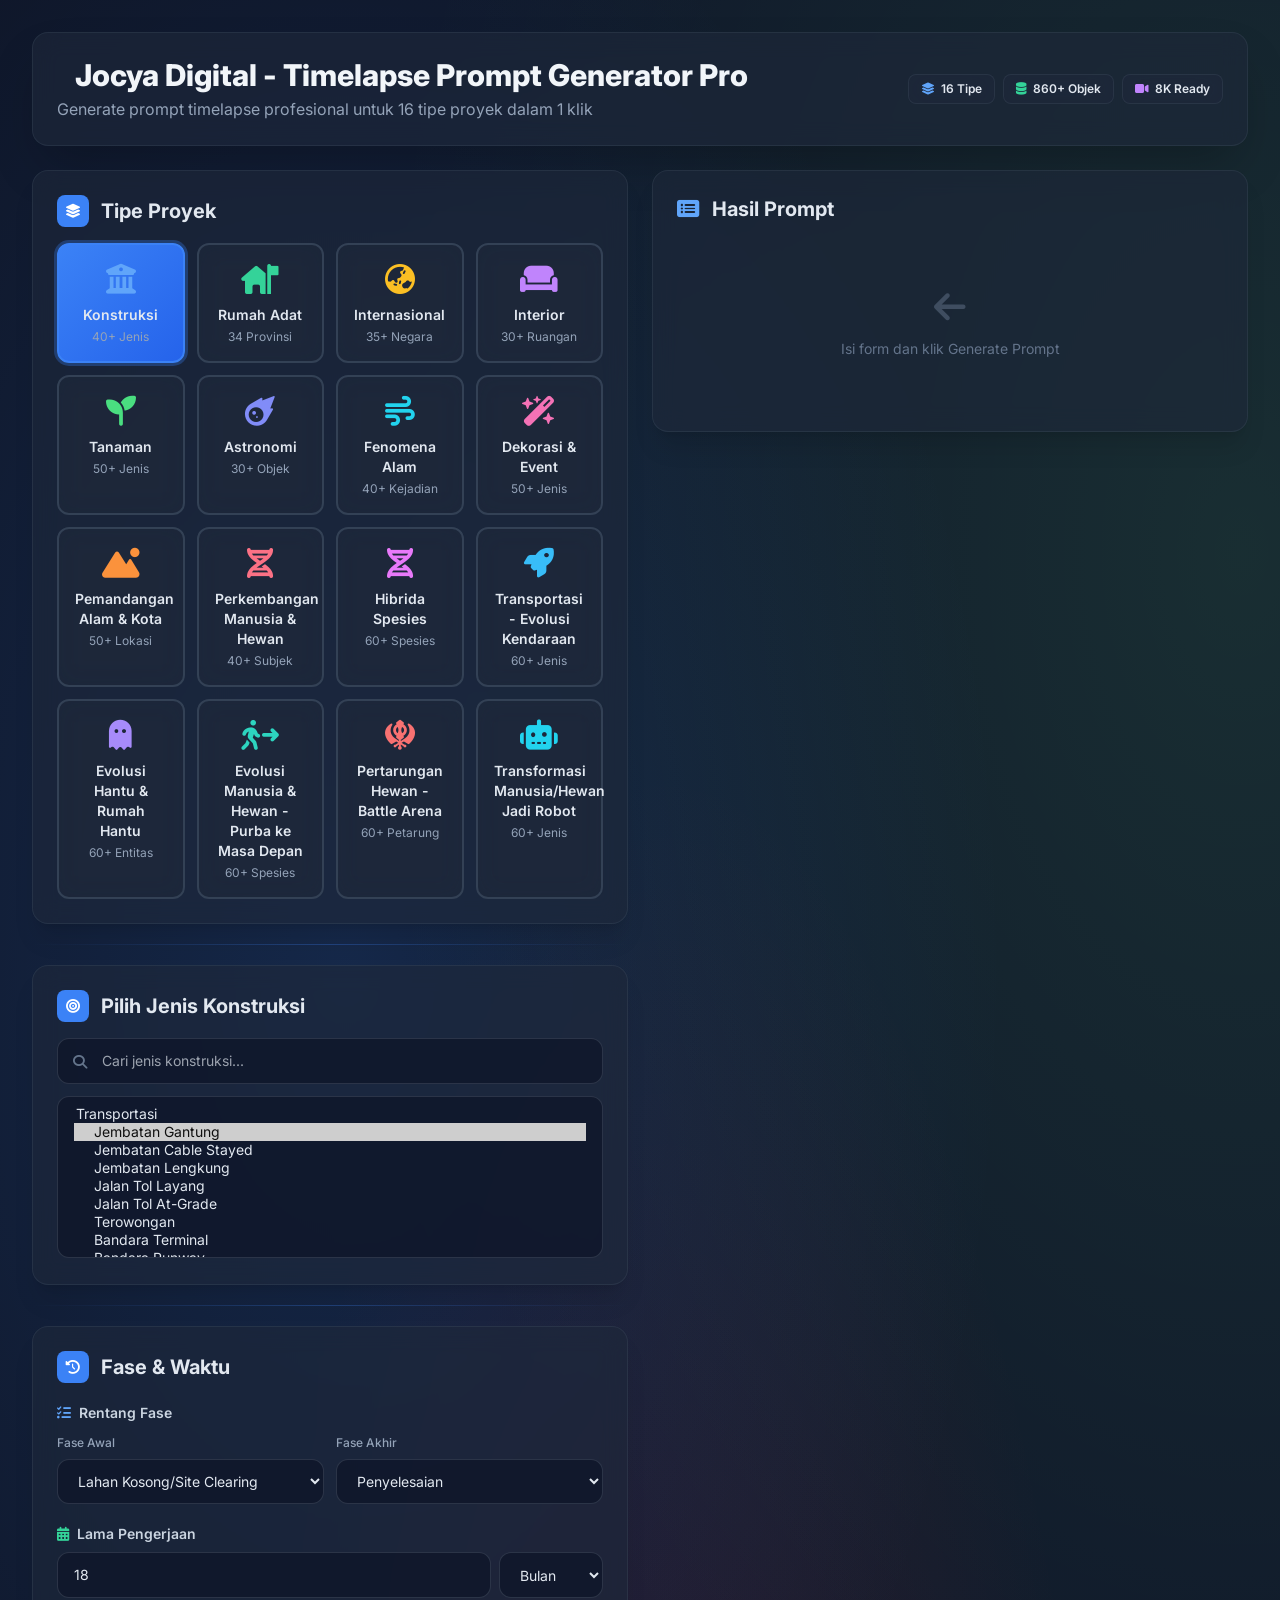
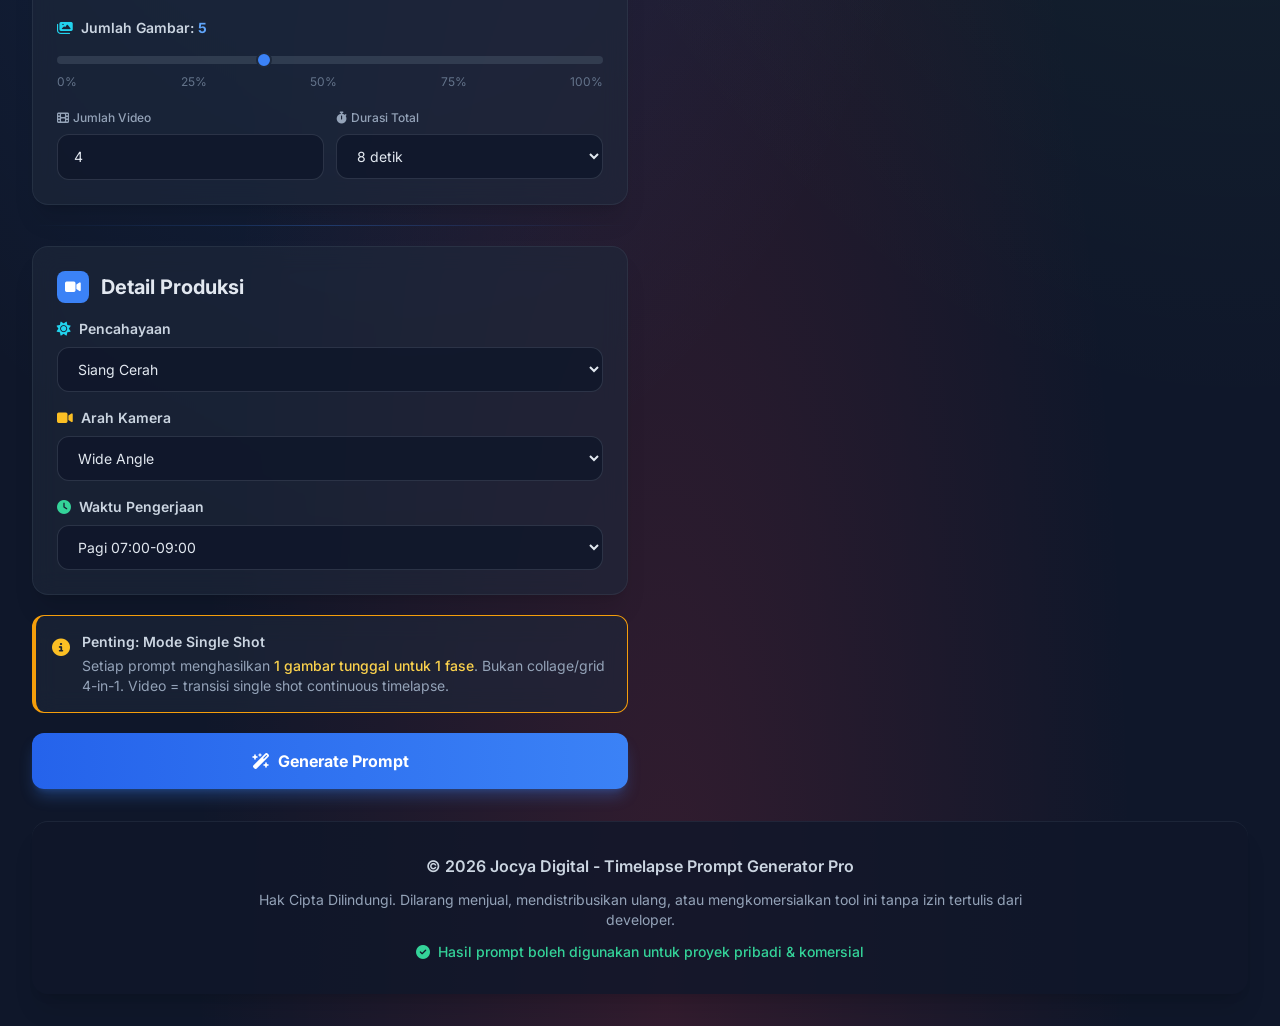
==== commit d9dd9f45: "Add files via upload" ====
--- a/index.html
+++ b/index.html
@@ -1,4582 +1,2762 @@
-<!DOCTYPE html>
-<!-- saved from url=(0235)https://scontent.xx.fbcdn.net/m1/v/t6/An8_5WOnegqOgnOamnaXEIncnkgtn6bDgSeYDDPJgguWPEzcDVeSlWlQC2BNpeRIoYjZPZ8r-RI4pOBmbqEei7XBM3ETCo3NAyzGhnfFAbum?ccb=10-5&oh=00_AQDmZt-d-78kHXIFdy4uG0Y908p_TPxu7tskFTdbD5QrUg&oe=6A452FE2&_nc_sid=4ee932 -->
-<html lang="id"><head><meta http-equiv="Content-Type" content="text/html; charset=UTF-8">
-
-<meta name="viewport" content="width=device-width, initial-scale=1.0">
-<title>Jocya Digital v8 - MASTER 151KB FIX</title>
-<script src="./Jocya Digital v8 - MASTER 151KB FIX_files/saved_resource"></script>
-<link rel="stylesheet" href="./Jocya Digital v8 - MASTER 151KB FIX_files/all.min.css">
-<style>
-    @import url('https://fonts.googleapis.com/css2?family=Inter:wght@300;400;500;600;700;800;900&display=swap');
-    * {
-        font-family: 'Inter', sans-serif;
-    }
-    html {
-        scroll-behavior: smooth;
-    }
-    body {
-        background: #0f172a;
-        background-image: 
-            radial-gradient(at 27% 37%, hsla(215, 98%, 61%, 0.15) 0px, transparent 50%),
-            radial-gradient(at 97% 21%, hsla(125, 98%, 72%, 0.1) 0px, transparent 50%),
-            radial-gradient(at 52% 99%, hsla(355, 98%, 61%, 0.15) 0px, transparent 50%);
-    }
-    .glass {
-        background: rgba(30, 41, 59, 0.6);
-        backdrop-filter: blur(12px);
-        border: 1px solid rgba(148, 163, 184, 0.1);
-    }
-    .card-radio input[type="radio"] {
-        display: none;
-    }
-    .card-radio input[type="radio"]:checked + label {
-        background: linear-gradient(135deg, #3b82f6 0%, #2563eb 100%);
-        border-color: #3b82f6;
-        box-shadow: 0 0 0 3px rgba(59, 130, 246, 0.3);
-    }
-    .card-radio label {
-        transition: all 0.3s ease;
-        cursor: pointer;
-    }
-    .card-radio label:hover {
-        transform: translateY(-2px);
-        border-color: #3b82f6;
-    }
-    select, input[type="number"], input[type="text"], input[type="password"] {
-        background: rgba(15, 23, 42, 0.8);
-        border: 1px solid rgba(148, 163, 184, 0.2);
-        color: #e2e8f0;
-    }
-    select:focus, input:focus {
-        outline: none;
-        border-color: #3b82f6;
-        box-shadow: 0 0 0 3px rgba(59, 130, 246, 0.2);
-    }
-    .dropdown-search {
-        max-height: 300px;
-        overflow-y: auto;
-    }
-    .dropdown-search::-webkit-scrollbar {
-        width: 6px;
-    }
-    .dropdown-search::-webkit-scrollbar-thumb {
-        background: #475569;
-        border-radius: 3px;
-    }
-    input[type="range"] {
-        -webkit-appearance: none;
-        appearance: none;
-        background: transparent;
-    }
-    input[type="range"]::-webkit-slider-runnable-track {
-        background: rgba(71, 85, 105, 0.5);
-        height: 8px;
-        border-radius: 4px;
-    }
-    input[type="range"]::-webkit-slider-thumb {
-        -webkit-appearance: none;
-        appearance: none;
-        margin-top: -4px;
-        background: #3b82f6;
-        height: 16px;
-        width: 16px;
-        border-radius: 50%;
-        border: 2px solid #1e293b;
-        cursor: pointer;
-    }
-    .prompt-card {
-        background: rgba(15, 23, 42, 0.6);
-        border-left: 3px solid #3b82f6;
-    }
-    @keyframes fadeIn {
-        from { opacity: 0; transform: translateY(10px); }
-        to { opacity: 1; transform: translateY(0); }
-    }
-    .fade-in {
-        animation: fadeIn 0.4s ease;
-    }
-    .toast {
-        animation: slideIn 0.3s ease, slideOut 0.3s ease 2.7s;
-    }
-    @keyframes slideIn {
-        from { transform: translateX(100%); opacity: 0; }
-        to { transform: translateX(0); opacity: 1; }
-    }
-    @keyframes slideOut {
-        from { transform: translateX(0); opacity: 1; }
-        to { transform: translateX(100%); opacity: 0; }
-    }
-    .progress-bar {
-        transition: width 0.3s ease;
-    }
-    .mobile-tab {
-        display: none;
-    }
-    @media (max-width: 1023px) {
-        .mobile-tab {
-            display: block;
-        }
-        .desktop-layout {
-            display: none;
-        }
-        .mobile-tab-content {
-            display: none;
-        }
-        .mobile-tab-content.active {
-            display: block;
-        }
-    }
-    .section-divider {
-        background: linear-gradient(90deg, transparent, rgba(59, 130, 246, 0.3), transparent);
-        height: 1px;
-    }
-    footer {
-        background: rgba(15, 23, 42, 0.8);
-        border-top: 1px solid rgba(148, 163, 184, 0.1);
-    }
-    details summary::-webkit-details-marker {
-        display: none;
-    }
-    .modal-overlay {
-        background: rgba(0, 0, 0, 0.7);
-        backdrop-filter: blur(8px);
-    }
-    .modal-content {
-        animation: modalSlideIn 0.3s ease;
-    }
-    @keyframes modalSlideIn {
-        from { opacity: 0; transform: scale(0.95) translateY(-20px); }
-        to { opacity: 1; transform: scale(1) translateY(0); }
-    }
-    input[type="file"] {
-        display: none;
-    }
-    .file-upload-label {
-        cursor: pointer;
-    }
-</style>
-<style>*, ::before, ::after{--tw-border-spacing-x:0;--tw-border-spacing-y:0;--tw-translate-x:0;--tw-translate-y:0;--tw-rotate:0;--tw-skew-x:0;--tw-skew-y:0;--tw-scale-x:1;--tw-scale-y:1;--tw-pan-x: ;--tw-pan-y: ;--tw-pinch-zoom: ;--tw-scroll-snap-strictness:proximity;--tw-gradient-from-position: ;--tw-gradient-via-position: ;--tw-gradient-to-position: ;--tw-ordinal: ;--tw-slashed-zero: ;--tw-numeric-figure: ;--tw-numeric-spacing: ;--tw-numeric-fraction: ;--tw-ring-inset: ;--tw-ring-offset-width:0px;--tw-ring-offset-color:#fff;--tw-ring-color:rgb(59 130 246 / 0.5);--tw-ring-offset-shadow:0 0 #0000;--tw-ring-shadow:0 0 #0000;--tw-shadow:0 0 #0000;--tw-shadow-colored:0 0 #0000;--tw-blur: ;--tw-brightness: ;--tw-contrast: ;--tw-grayscale: ;--tw-hue-rotate: ;--tw-invert: ;--tw-saturate: ;--tw-sepia: ;--tw-drop-shadow: ;--tw-backdrop-blur: ;--tw-backdrop-brightness: ;--tw-backdrop-contrast: ;--tw-backdrop-grayscale: ;--tw-backdrop-hue-rotate: ;--tw-backdrop-invert: ;--tw-backdrop-opacity: ;--tw-backdrop-saturate: ;--tw-backdrop-sepia: ;--tw-contain-size: ;--tw-contain-layout: ;--tw-contain-paint: ;--tw-contain-style: }::backdrop{--tw-border-spacing-x:0;--tw-border-spacing-y:0;--tw-translate-x:0;--tw-translate-y:0;--tw-rotate:0;--tw-skew-x:0;--tw-skew-y:0;--tw-scale-x:1;--tw-scale-y:1;--tw-pan-x: ;--tw-pan-y: ;--tw-pinch-zoom: ;--tw-scroll-snap-strictness:proximity;--tw-gradient-from-position: ;--tw-gradient-via-position: ;--tw-gradient-to-position: ;--tw-ordinal: ;--tw-slashed-zero: ;--tw-numeric-figure: ;--tw-numeric-spacing: ;--tw-numeric-fraction: ;--tw-ring-inset: ;--tw-ring-offset-width:0px;--tw-ring-offset-color:#fff;--tw-ring-color:rgb(59 130 246 / 0.5);--tw-ring-offset-shadow:0 0 #0000;--tw-ring-shadow:0 0 #0000;--tw-shadow:0 0 #0000;--tw-shadow-colored:0 0 #0000;--tw-blur: ;--tw-brightness: ;--tw-contrast: ;--tw-grayscale: ;--tw-hue-rotate: ;--tw-invert: ;--tw-saturate: ;--tw-sepia: ;--tw-drop-shadow: ;--tw-backdrop-blur: ;--tw-backdrop-brightness: ;--tw-backdrop-contrast: ;--tw-backdrop-grayscale: ;--tw-backdrop-hue-rotate: ;--tw-backdrop-invert: ;--tw-backdrop-opacity: ;--tw-backdrop-saturate: ;--tw-backdrop-sepia: ;--tw-contain-size: ;--tw-contain-layout: ;--tw-contain-paint: ;--tw-contain-style: }/* ! tailwindcss v3.4.17 | MIT License | https://tailwindcss.com */*,::after,::before{box-sizing:border-box;border-width:0;border-style:solid;border-color:#e5e7eb}::after,::before{--tw-content:''}:host,html{line-height:1.5;-webkit-text-size-adjust:100%;-moz-tab-size:4;tab-size:4;font-family:ui-sans-serif, system-ui, sans-serif, "Apple Color Emoji", "Segoe UI Emoji", "Segoe UI Symbol", "Noto Color Emoji";font-feature-settings:normal;font-variation-settings:normal;-webkit-tap-highlight-color:transparent}body{margin:0;line-height:inherit}hr{height:0;color:inherit;border-top-width:1px}abbr:where([title]){-webkit-text-decoration:underline dotted;text-decoration:underline dotted}h1,h2,h3,h4,h5,h6{font-size:inherit;font-weight:inherit}a{color:inherit;text-decoration:inherit}b,strong{font-weight:bolder}code,kbd,pre,samp{font-family:ui-monospace, SFMono-Regular, Menlo, Monaco, Consolas, "Liberation Mono", "Courier New", monospace;font-feature-settings:normal;font-variation-settings:normal;font-size:1em}small{font-size:80%}sub,sup{font-size:75%;line-height:0;position:relative;vertical-align:baseline}sub{bottom:-.25em}sup{top:-.5em}table{text-indent:0;border-color:inherit;border-collapse:collapse}button,input,optgroup,select,textarea{font-family:inherit;font-feature-settings:inherit;font-variation-settings:inherit;font-size:100%;font-weight:inherit;line-height:inherit;letter-spacing:inherit;color:inherit;margin:0;padding:0}button,select{text-transform:none}button,input:where([type=button]),input:where([type=reset]),input:where([type=submit]){-webkit-appearance:button;background-color:transparent;background-image:none}:-moz-focusring{outline:auto}:-moz-ui-invalid{box-shadow:none}progress{vertical-align:baseline}::-webkit-inner-spin-button,::-webkit-outer-spin-button{height:auto}[type=search]{-webkit-appearance:textfield;outline-offset:-2px}::-webkit-search-decoration{-webkit-appearance:none}::-webkit-file-upload-button{-webkit-appearance:button;font:inherit}summary{display:list-item}blockquote,dd,dl,figure,h1,h2,h3,h4,h5,h6,hr,p,pre{margin:0}fieldset{margin:0;padding:0}legend{padding:0}menu,ol,ul{list-style:none;margin:0;padding:0}dialog{padding:0}textarea{resize:vertical}input::placeholder,textarea::placeholder{opacity:1;color:#9ca3af}[role=button],button{cursor:pointer}:disabled{cursor:default}audio,canvas,embed,iframe,img,object,svg,video{display:block;vertical-align:middle}img,video{max-width:100%;height:auto}[hidden]:where(:not([hidden=until-found])){display:none}.fixed{position:fixed}.absolute{position:absolute}.relative{position:relative}.inset-0{inset:0px}.left-4{left:1rem}.top-3\.5{top:0.875rem}.right-3{right:0.75rem}.top-6{top:1.5rem}.z-50{z-index:50}.mx-auto{margin-left:auto;margin-right:auto}.mb-4{margin-bottom:1rem}.mb-6{margin-bottom:1.5rem}.mr-2{margin-right:0.5rem}.mt-1{margin-top:0.25rem}.mb-2{margin-bottom:0.5rem}.mr-3{margin-right:0.75rem}.mb-3{margin-bottom:0.75rem}.mt-0\.5{margin-top:0.125rem}.ml-1{margin-left:0.25rem}.mr-1{margin-right:0.25rem}.mb-1{margin-bottom:0.25rem}.mb-1\.5{margin-bottom:0.375rem}.ml-2{margin-left:0.5rem}.mt-3{margin-top:0.75rem}.mt-4{margin-top:1rem}.mt-8{margin-top:2rem}.block{display:block}.flex{display:flex}.inline-flex{display:inline-flex}.grid{display:grid}.hidden{display:none}.h-\[60px\]{height:60px}.h-8{height:2rem}.h-full{height:100%}.h-16{height:4rem}.h-2{height:0.5rem}.h-4{height:1rem}.h-\[100px\]{height:100px}.min-h-screen{min-height:100vh}.w-auto{width:auto}.w-8{width:2rem}.w-full{width:100%}.w-16{width:4rem}.w-4{width:1rem}.w-\[100px\]{width:100px}.min-w-0{min-width:0px}.max-w-7xl{max-width:80rem}.max-w-3xl{max-width:48rem}.max-w-\[90vw\]{max-width:90vw}.max-w-md{max-width:28rem}.flex-1{flex:1 1 0%}.flex-shrink-0{flex-shrink:0}.cursor-pointer{cursor:pointer}.select-all{-webkit-user-select:all;user-select:all}.list-inside{list-style-position:inside}.list-disc{list-style-type:disc}.list-none{list-style-type:none}.grid-cols-1{grid-template-columns:repeat(1, minmax(0, 1fr))}.grid-cols-2{grid-template-columns:repeat(2, minmax(0, 1fr))}.flex-col{flex-direction:column}.flex-wrap{flex-wrap:wrap}.items-start{align-items:flex-start}.items-center{align-items:center}.justify-center{justify-content:center}.justify-between{justify-content:space-between}.gap-1\.5{gap:0.375rem}.gap-2{gap:0.5rem}.gap-4{gap:1rem}.gap-6{gap:1.5rem}.gap-3{gap:0.75rem}.gap-1{gap:0.25rem}.space-y-5 > :not([hidden]) ~ :not([hidden]){--tw-space-y-reverse:0;margin-top:calc(1.25rem * calc(1 - var(--tw-space-y-reverse)));margin-bottom:calc(1.25rem * var(--tw-space-y-reverse))}.space-y-4 > :not([hidden]) ~ :not([hidden]){--tw-space-y-reverse:0;margin-top:calc(1rem * calc(1 - var(--tw-space-y-reverse)));margin-bottom:calc(1rem * var(--tw-space-y-reverse))}.space-y-1 > :not([hidden]) ~ :not([hidden]){--tw-space-y-reverse:0;margin-top:calc(0.25rem * calc(1 - var(--tw-space-y-reverse)));margin-bottom:calc(0.25rem * var(--tw-space-y-reverse))}.space-y-1\.5 > :not([hidden]) ~ :not([hidden]){--tw-space-y-reverse:0;margin-top:calc(0.375rem * calc(1 - var(--tw-space-y-reverse)));margin-bottom:calc(0.375rem * var(--tw-space-y-reverse))}.space-y-3 > :not([hidden]) ~ :not([hidden]){--tw-space-y-reverse:0;margin-top:calc(0.75rem * calc(1 - var(--tw-space-y-reverse)));margin-bottom:calc(0.75rem * var(--tw-space-y-reverse))}.space-y-6 > :not([hidden]) ~ :not([hidden]){--tw-space-y-reverse:0;margin-top:calc(1.5rem * calc(1 - var(--tw-space-y-reverse)));margin-bottom:calc(1.5rem * var(--tw-space-y-reverse))}.overflow-hidden{overflow:hidden}.truncate{overflow:hidden;text-overflow:ellipsis;white-space:nowrap}.break-words{overflow-wrap:break-word}.break-all{word-break:break-all}.rounded-2xl{border-radius:1rem}.rounded-lg{border-radius:0.5rem}.rounded-xl{border-radius:0.75rem}.rounded{border-radius:0.25rem}.rounded-full{border-radius:9999px}.border-2{border-width:2px}.border{border-width:1px}.border-l-4{border-left-width:4px}.border-dashed{border-style:dashed}.border-slate-700{--tw-border-opacity:1;border-color:rgb(51 65 85 / var(--tw-border-opacity, 1))}.border-fuchsia-700\/30{border-color:rgb(162 28 175 / 0.3)}.border-sky-700\/30{border-color:rgb(3 105 161 / 0.3)}.border-teal-700\/30{border-color:rgb(15 118 110 / 0.3)}.border-violet-700\/30{border-color:rgb(109 40 217 / 0.3)}.border-blue-700\/30{border-color:rgb(29 78 216 / 0.3)}.border-red-700\/30{border-color:rgb(185 28 28 / 0.3)}.border-amber-700\/30{border-color:rgb(180 83 9 / 0.3)}.border-lime-700\/30{border-color:rgb(77 124 15 / 0.3)}.border-amber-500{--tw-border-opacity:1;border-color:rgb(245 158 11 / var(--tw-border-opacity, 1))}.border-blue-500\/30{border-color:rgb(59 130 246 / 0.3)}.border-blue-700\/50{border-color:rgb(29 78 216 / 0.5)}.border-fuchsia-500{--tw-border-opacity:1;border-color:rgb(217 70 239 / var(--tw-border-opacity, 1))}.border-purple-700\/30{border-color:rgb(126 34 206 / 0.3)}.border-purple-700\/50{border-color:rgb(126 34 206 / 0.5)}.border-red-500{--tw-border-opacity:1;border-color:rgb(239 68 68 / var(--tw-border-opacity, 1))}.border-rose-500{--tw-border-opacity:1;border-color:rgb(244 63 94 / var(--tw-border-opacity, 1))}.border-sky-500{--tw-border-opacity:1;border-color:rgb(14 165 233 / var(--tw-border-opacity, 1))}.border-slate-600{--tw-border-opacity:1;border-color:rgb(71 85 105 / var(--tw-border-opacity, 1))}.border-teal-500{--tw-border-opacity:1;border-color:rgb(20 184 166 / var(--tw-border-opacity, 1))}.border-violet-500{--tw-border-opacity:1;border-color:rgb(139 92 246 / var(--tw-border-opacity, 1))}.bg-blue-600{--tw-bg-opacity:1;background-color:rgb(37 99 235 / var(--tw-bg-opacity, 1))}.bg-blue-500{--tw-bg-opacity:1;background-color:rgb(59 130 246 / var(--tw-bg-opacity, 1))}.bg-fuchsia-900\/20{background-color:rgb(112 26 117 / 0.2)}.bg-sky-900\/20{background-color:rgb(12 74 110 / 0.2)}.bg-teal-900\/20{background-color:rgb(19 78 74 / 0.2)}.bg-violet-900\/20{background-color:rgb(76 29 149 / 0.2)}.bg-blue-900\/20{background-color:rgb(30 58 138 / 0.2)}.bg-red-900\/20{background-color:rgb(127 29 29 / 0.2)}.bg-amber-900\/20{background-color:rgb(120 53 15 / 0.2)}.bg-lime-900\/20{background-color:rgb(54 83 20 / 0.2)}.bg-slate-800\/50{background-color:rgb(30 41 59 / 0.5)}.bg-blue-900\/30{background-color:rgb(30 58 138 / 0.3)}.bg-emerald-600{--tw-bg-opacity:1;background-color:rgb(5 150 105 / var(--tw-bg-opacity, 1))}.bg-purple-500{--tw-bg-opacity:1;background-color:rgb(168 85 247 / var(--tw-bg-opacity, 1))}.bg-purple-900\/20{background-color:rgb(88 28 135 / 0.2)}.bg-purple-900\/30{background-color:rgb(88 28 135 / 0.3)}.bg-slate-700{--tw-bg-opacity:1;background-color:rgb(51 65 85 / var(--tw-bg-opacity, 1))}.bg-slate-800{--tw-bg-opacity:1;background-color:rgb(30 41 59 / var(--tw-bg-opacity, 1))}.bg-gradient-to-br{background-image:linear-gradient(to bottom right, var(--tw-gradient-stops))}.bg-gradient-to-r{background-image:linear-gradient(to right, var(--tw-gradient-stops))}.from-blue-500{--tw-gradient-from:#3b82f6 var(--tw-gradient-from-position);--tw-gradient-to:rgb(59 130 246 / 0) var(--tw-gradient-to-position);--tw-gradient-stops:var(--tw-gradient-from), var(--tw-gradient-to)}.from-blue-600{--tw-gradient-from:#2563eb var(--tw-gradient-from-position);--tw-gradient-to:rgb(37 99 235 / 0) var(--tw-gradient-to-position);--tw-gradient-stops:var(--tw-gradient-from), var(--tw-gradient-to)}.to-blue-500{--tw-gradient-to:#3b82f6 var(--tw-gradient-to-position)}.to-cyan-400{--tw-gradient-to:#22d3ee var(--tw-gradient-to-position)}.to-purple-600{--tw-gradient-to:#9333ea var(--tw-gradient-to-position)}.object-cover{object-fit:cover}.p-2{padding:0.5rem}.p-5{padding:1.25rem}.p-3{padding:0.75rem}.p-4{padding:1rem}.p-6{padding:1.5rem}.px-3{padding-left:0.75rem;padding-right:0.75rem}.px-4{padding-left:1rem;padding-right:1rem}.py-1\.5{padding-top:0.375rem;padding-bottom:0.375rem}.py-3{padding-top:0.75rem;padding-bottom:0.75rem}.py-4{padding-top:1rem;padding-bottom:1rem}.py-2{padding-top:0.5rem;padding-bottom:0.5rem}.px-6{padding-left:1.5rem;padding-right:1.5rem}.py-12{padding-top:3rem;padding-bottom:3rem}.pl-11{padding-left:2.75rem}.pr-4{padding-right:1rem}.text-center{text-align:center}.text-2xl{font-size:1.5rem;line-height:2rem}.text-lg{font-size:1.125rem;line-height:1.75rem}.text-sm{font-size:0.875rem;line-height:1.25rem}.text-xs{font-size:0.75rem;line-height:1rem}.text-3xl{font-size:1.875rem;line-height:2.25rem}.text-4xl{font-size:2.25rem;line-height:2.5rem}.text-base{font-size:1rem;line-height:1.5rem}.text-xl{font-size:1.25rem;line-height:1.75rem}.font-bold{font-weight:700}.font-extrabold{font-weight:800}.font-semibold{font-weight:600}.font-medium{font-weight:500}.font-normal{font-weight:400}.leading-relaxed{line-height:1.625}.text-slate-200{--tw-text-opacity:1;color:rgb(226 232 240 / var(--tw-text-opacity, 1))}.text-blue-400{--tw-text-opacity:1;color:rgb(96 165 250 / var(--tw-text-opacity, 1))}.text-emerald-400{--tw-text-opacity:1;color:rgb(52 211 153 / var(--tw-text-opacity, 1))}.text-purple-400{--tw-text-opacity:1;color:rgb(192 132 252 / var(--tw-text-opacity, 1))}.text-slate-100{--tw-text-opacity:1;color:rgb(241 245 249 / var(--tw-text-opacity, 1))}.text-slate-400{--tw-text-opacity:1;color:rgb(148 163 184 / var(--tw-text-opacity, 1))}.text-white{--tw-text-opacity:1;color:rgb(255 255 255 / var(--tw-text-opacity, 1))}.text-amber-400{--tw-text-opacity:1;color:rgb(251 191 36 / var(--tw-text-opacity, 1))}.text-cyan-400{--tw-text-opacity:1;color:rgb(34 211 238 / var(--tw-text-opacity, 1))}.text-fuchsia-400{--tw-text-opacity:1;color:rgb(232 121 249 / var(--tw-text-opacity, 1))}.text-green-400{--tw-text-opacity:1;color:rgb(74 222 128 / var(--tw-text-opacity, 1))}.text-indigo-400{--tw-text-opacity:1;color:rgb(129 140 248 / var(--tw-text-opacity, 1))}.text-lime-400{--tw-text-opacity:1;color:rgb(163 230 53 / var(--tw-text-opacity, 1))}.text-orange-400{--tw-text-opacity:1;color:rgb(251 146 60 / var(--tw-text-opacity, 1))}.text-pink-400{--tw-text-opacity:1;color:rgb(244 114 182 / var(--tw-text-opacity, 1))}.text-red-400{--tw-text-opacity:1;color:rgb(248 113 113 / var(--tw-text-opacity, 1))}.text-rose-400{--tw-text-opacity:1;color:rgb(251 113 133 / var(--tw-text-opacity, 1))}.text-sky-400{--tw-text-opacity:1;color:rgb(56 189 248 / var(--tw-text-opacity, 1))}.text-teal-400{--tw-text-opacity:1;color:rgb(45 212 191 / var(--tw-text-opacity, 1))}.text-violet-400{--tw-text-opacity:1;color:rgb(167 139 250 / var(--tw-text-opacity, 1))}.text-fuchsia-200{--tw-text-opacity:1;color:rgb(245 208 254 / var(--tw-text-opacity, 1))}.text-sky-200{--tw-text-opacity:1;color:rgb(186 230 253 / var(--tw-text-opacity, 1))}.text-slate-300{--tw-text-opacity:1;color:rgb(203 213 225 / var(--tw-text-opacity, 1))}.text-slate-500{--tw-text-opacity:1;color:rgb(100 116 139 / var(--tw-text-opacity, 1))}.text-teal-200{--tw-text-opacity:1;color:rgb(153 246 228 / var(--tw-text-opacity, 1))}.text-violet-200{--tw-text-opacity:1;color:rgb(221 214 254 / var(--tw-text-opacity, 1))}.text-blue-200{--tw-text-opacity:1;color:rgb(191 219 254 / var(--tw-text-opacity, 1))}.text-red-200{--tw-text-opacity:1;color:rgb(254 202 202 / var(--tw-text-opacity, 1))}.text-amber-200{--tw-text-opacity:1;color:rgb(253 230 138 / var(--tw-text-opacity, 1))}.text-lime-200{--tw-text-opacity:1;color:rgb(217 249 157 / var(--tw-text-opacity, 1))}.text-yellow-400{--tw-text-opacity:1;color:rgb(250 204 21 / var(--tw-text-opacity, 1))}.text-amber-300{--tw-text-opacity:1;color:rgb(252 211 77 / var(--tw-text-opacity, 1))}.text-cyan-300{--tw-text-opacity:1;color:rgb(103 232 249 / var(--tw-text-opacity, 1))}.text-emerald-300{--tw-text-opacity:1;color:rgb(110 231 183 / var(--tw-text-opacity, 1))}.text-fuchsia-300{--tw-text-opacity:1;color:rgb(240 171 252 / var(--tw-text-opacity, 1))}.text-purple-200{--tw-text-opacity:1;color:rgb(233 213 255 / var(--tw-text-opacity, 1))}.text-purple-600{--tw-text-opacity:1;color:rgb(147 51 234 / var(--tw-text-opacity, 1))}.text-red-300{--tw-text-opacity:1;color:rgb(252 165 165 / var(--tw-text-opacity, 1))}.text-rose-300{--tw-text-opacity:1;color:rgb(253 164 175 / var(--tw-text-opacity, 1))}.text-sky-300{--tw-text-opacity:1;color:rgb(125 211 252 / var(--tw-text-opacity, 1))}.text-teal-300{--tw-text-opacity:1;color:rgb(94 234 212 / var(--tw-text-opacity, 1))}.text-violet-300{--tw-text-opacity:1;color:rgb(196 181 253 / var(--tw-text-opacity, 1))}.opacity-50{opacity:0.5}.shadow-2xl{--tw-shadow:0 25px 50px -12px rgb(0 0 0 / 0.25);--tw-shadow-colored:0 25px 50px -12px var(--tw-shadow-color);box-shadow:var(--tw-ring-offset-shadow, 0 0 #0000), var(--tw-ring-shadow, 0 0 #0000), var(--tw-shadow)}.shadow-xl{--tw-shadow:0 20px 25px -5px rgb(0 0 0 / 0.1), 0 8px 10px -6px rgb(0 0 0 / 0.1);--tw-shadow-colored:0 20px 25px -5px var(--tw-shadow-color), 0 8px 10px -6px var(--tw-shadow-color);box-shadow:var(--tw-ring-offset-shadow, 0 0 #0000), var(--tw-ring-shadow, 0 0 #0000), var(--tw-shadow)}.shadow-lg{--tw-shadow:0 10px 15px -3px rgb(0 0 0 / 0.1), 0 4px 6px -4px rgb(0 0 0 / 0.1);--tw-shadow-colored:0 10px 15px -3px var(--tw-shadow-color), 0 4px 6px -4px var(--tw-shadow-color);box-shadow:var(--tw-ring-offset-shadow, 0 0 #0000), var(--tw-ring-shadow, 0 0 #0000), var(--tw-shadow)}.shadow-blue-500\/30{--tw-shadow-color:rgb(59 130 246 / 0.3);--tw-shadow:var(--tw-shadow-colored)}.transition-all{transition-property:all;transition-timing-function:cubic-bezier(0.4, 0, 0.2, 1);transition-duration:150ms}.transition-transform{transition-property:transform;transition-timing-function:cubic-bezier(0.4, 0, 0.2, 1);transition-duration:150ms}.hover\:-translate-y-0\.5:hover{--tw-translate-y:-0.125rem;transform:translate(var(--tw-translate-x), var(--tw-translate-y)) rotate(var(--tw-rotate)) skewX(var(--tw-skew-x)) skewY(var(--tw-skew-y)) scaleX(var(--tw-scale-x)) scaleY(var(--tw-scale-y))}.hover\:border-purple-500:hover{--tw-border-opacity:1;border-color:rgb(168 85 247 / var(--tw-border-opacity, 1))}.hover\:bg-emerald-500:hover{--tw-bg-opacity:1;background-color:rgb(16 185 129 / var(--tw-bg-opacity, 1))}.hover\:bg-slate-600:hover{--tw-bg-opacity:1;background-color:rgb(71 85 105 / var(--tw-bg-opacity, 1))}.hover\:from-blue-500:hover{--tw-gradient-from:#3b82f6 var(--tw-gradient-from-position);--tw-gradient-to:rgb(59 130 246 / 0) var(--tw-gradient-to-position);--tw-gradient-stops:var(--tw-gradient-from), var(--tw-gradient-to)}.hover\:to-blue-400:hover{--tw-gradient-to:#60a5fa var(--tw-gradient-to-position)}.hover\:text-white:hover{--tw-text-opacity:1;color:rgb(255 255 255 / var(--tw-text-opacity, 1))}.hover\:text-green-300:hover{--tw-text-opacity:1;color:rgb(134 239 172 / var(--tw-text-opacity, 1))}.hover\:text-red-300:hover{--tw-text-opacity:1;color:rgb(252 165 165 / var(--tw-text-opacity, 1))}.hover\:text-teal-300:hover{--tw-text-opacity:1;color:rgb(94 234 212 / var(--tw-text-opacity, 1))}.hover\:shadow-blue-500\/50:hover{--tw-shadow-color:rgb(59 130 246 / 0.5);--tw-shadow:var(--tw-shadow-colored)}.focus\:ring-purple-500:focus{--tw-ring-opacity:1;--tw-ring-color:rgb(168 85 247 / var(--tw-ring-opacity, 1))}.active\:translate-y-0:active{--tw-translate-y:0px;transform:translate(var(--tw-translate-x), var(--tw-translate-y)) rotate(var(--tw-rotate)) skewX(var(--tw-skew-x)) skewY(var(--tw-skew-y)) scaleX(var(--tw-scale-x)) scaleY(var(--tw-scale-y))}.group[open] .group-open\:rotate-180{--tw-rotate:180deg;transform:translate(var(--tw-translate-x), var(--tw-translate-y)) rotate(var(--tw-rotate)) skewX(var(--tw-skew-x)) skewY(var(--tw-skew-y)) scaleX(var(--tw-scale-x)) scaleY(var(--tw-scale-y))}@media (min-width: 768px){.md\:right-6{right:1.5rem}.md\:mr-3{margin-right:0.75rem}.md\:grid-cols-3{grid-template-columns:repeat(3, minmax(0, 1fr))}.md\:grid-cols-2{grid-template-columns:repeat(2, minmax(0, 1fr))}.md\:flex-row{flex-direction:row}.md\:items-center{align-items:center}.md\:p-6{padding:1.5rem}.md\:p-4{padding:1rem}.md\:p-8{padding:2rem}.md\:px-6{padding-left:1.5rem;padding-right:1.5rem}.md\:py-6{padding-top:1.5rem;padding-bottom:1.5rem}.md\:text-3xl{font-size:1.875rem;line-height:2.25rem}.md\:text-base{font-size:1rem;line-height:1.5rem}.md\:text-xl{font-size:1.25rem;line-height:1.75rem}.md\:text-2xl{font-size:1.5rem;line-height:2rem}.md\:text-lg{font-size:1.125rem;line-height:1.75rem}.md\:text-sm{font-size:0.875rem;line-height:1.25rem}}@media (min-width: 1024px){.lg\:sticky{position:sticky}.lg\:top-6{top:1.5rem}.lg\:block{display:block}.lg\:hidden{display:none}.lg\:grid-cols-2{grid-template-columns:repeat(2, minmax(0, 1fr))}.lg\:grid-cols-4{grid-template-columns:repeat(4, minmax(0, 1fr))}.lg\:px-8{padding-left:2rem;padding-right:2rem}.lg\:py-8{padding-top:2rem;padding-bottom:2rem}}</style><style id="vimeta-adhd-styles">
-                .vimeta-adhd-hidden {
-                    display: none !important;
-                }
-            </style></head>
-<body class="text-slate-200 min-h-screen">
-    <!-- Main Content -->
-    <div id="form-section" class="max-w-7xl mx-auto px-3 md:px-6 lg:px-8 py-4 md:py-6 lg:py-8">
-        <!-- Header Simple -->
-        <header class="glass rounded-2xl p-5 md:p-6 mb-6 shadow-2xl">
-            <div class="flex flex-col md:flex-row items-start md:items-center justify-between gap-4">
-                <div class="flex items-center gap-4">
-                    <a href="https://scontent.xx.fbcdn.net/m1/v/t6/An8_5WOnegqOgnOamnaXEIncnkgtn6bDgSeYDDPJgguWPEzcDVeSlWlQC2BNpeRIoYjZPZ8r-RI4pOBmbqEei7XBM3ETCo3NAyzGhnfFAbum?ccb=10-5&amp;oh=00_AQDmZt-d-78kHXIFdy4uG0Y908p_TPxu7tskFTdbD5QrUg&amp;oe=6A452FE2&amp;_nc_sid=4ee932#" class="flex-shrink-0">
-                        <img src="[data-uri]" alt="Jocya Logo" class="h-[60px] w-auto rounded-lg">
-                    </a>
-                    <div>
-                        <h1 class="text-2xl md:text-3xl font-extrabold text-slate-100 flex items-center">
-                            <i class="fa-solid fa-camera-timelapse mr-2 md:mr-3 text-blue-400"></i>
-                            Jocya Digital - Timelapse Prompt Generator Pro
-                        </h1>
-                        <p class="text-slate-400 mt-1 text-sm md:text-base">Generate prompt timelapse profesional untuk 19 tipe proyek dalam 1 klik</p>
-                    </div>
-                <div class="flex flex-wrap items-center gap-2">
-                    <div class="glass px-3 py-1.5 rounded-lg text-xs font-semibold flex items-center gap-1.5">
-                        <i class="fa-solid fa-layer-group text-blue-400"></i>
-                        <span>19 Tipe</span>
-                    </div>
-                    <div class="glass px-3 py-1.5 rounded-lg text-xs font-semibold flex items-center gap-1.5">
-                        <i class="fa-solid fa-database text-emerald-400"></i>
-                        <span>1040+ Objek</span>
-                    </div>
-                    <div class="glass px-3 py-1.5 rounded-lg text-xs font-semibold flex items-center gap-1.5">
-                        <i class="fa-solid fa-video text-purple-400"></i>
-                        <span>8K Ready</span>
-                    </div>
-                </div>
-            </div>
-        </div></header>
-
-        <!-- Mobile Tabs -->
-        <div class="mobile-tab glass rounded-xl p-2 mb-4 shadow-xl">
-            <div class="grid grid-cols-2 gap-2">
-                <button class="tab-btn active bg-blue-600 text-white py-3 px-4 rounded-lg font-semibold text-sm transition-all" data-tab="form">
-                    <i class="fa-solid fa-sliders mr-2"></i>Form
-                </button>
-                <button class="tab-btn py-3 px-4 rounded-lg font-semibold text-sm transition-all text-slate-400 hover:text-white" data-tab="output">
-                    <i class="fa-solid fa-rectangle-list mr-2"></i>Output
-                </button>
-            </div>
-        </div>
-
-        <div class="grid grid-cols-1 lg:grid-cols-2 gap-6">
-            <!-- Left Column - Form -->
-            <div class="space-y-5 mobile-tab-content active desktop-layout" id="tab-form">
-                <!-- Section 1: Tipe Proyek -->
-                <div class="glass rounded-2xl p-5 md:p-6 shadow-xl">
-                    <h2 class="text-lg md:text-xl font-bold mb-4 flex items-center">
-                        <span class="bg-blue-500 text-white w-8 h-8 rounded-lg flex items-center justify-center mr-3 text-sm"><i class="fa-solid fa-layer-group"></i></span>
-                        Tipe Proyek
-                    </h2>
-                    <div class="grid grid-cols-2 md:grid-cols-3 lg:grid-cols-4 gap-3">
-                        <div class="card-radio">
-                            <input type="radio" id="tipe-umum" name="tipe-proyek" value="umum" checked="">
-                            <label for="tipe-umum" class="block glass rounded-xl p-3 md:p-4 text-center border-2 border-slate-700 h-full">
-                                <i class="fa-solid fa-building-columns text-2xl md:text-3xl mb-2 text-blue-400"></i>
-                                <div class="font-semibold text-sm">Konstruksi</div>
-                                <div class="text-xs text-slate-400 mt-1">40+ Jenis</div>
-                            </label>
-                        </div>
-                        <div class="card-radio">
-                            <input type="radio" id="tipe-adat" name="tipe-proyek" value="adat">
-                            <label for="tipe-adat" class="block glass rounded-xl p-3 md:p-4 text-center border-2 border-slate-700 h-full">
-                                <i class="fa-solid fa-house-flag text-2xl md:text-3xl mb-2 text-emerald-400"></i>
-                                <div class="font-semibold text-sm">Rumah Adat</div>
-                                <div class="text-xs text-slate-400 mt-1">34 Provinsi</div>
-                            </label>
-                        </div>
-                        <div class="card-radio">
-                            <input type="radio" id="tipe-internasional" name="tipe-proyek" value="internasional">
-                            <label for="tipe-internasional" class="block glass rounded-xl p-3 md:p-4 text-center border-2 border-slate-700 h-full">
-                                <i class="fa-solid fa-earth-asia text-2xl md:text-3xl mb-2 text-amber-400"></i>
-                                <div class="font-semibold text-sm">Internasional</div>
-                                <div class="text-xs text-slate-400 mt-1">35+ Negara</div>
-                            </label>
-                        </div>
-                        <div class="card-radio">
-                            <input type="radio" id="tipe-interior" name="tipe-proyek" value="interior">
-                            <label for="tipe-interior" class="block glass rounded-xl p-3 md:p-4 text-center border-2 border-slate-700 h-full">
-                                <i class="fa-solid fa-couch text-2xl md:text-3xl mb-2 text-purple-400"></i>
-                                <div class="font-semibold text-sm">Interior</div>
-                                <div class="text-xs text-slate-400 mt-1">30+ Ruangan</div>
-                            </label>
-                        </div>
-                        <div class="card-radio">
-                            <input type="radio" id="tipe-tanaman" name="tipe-proyek" value="tanaman">
-                            <label for="tipe-tanaman" class="block glass rounded-xl p-3 md:p-4 text-center border-2 border-slate-700 h-full">
-                                <i class="fa-solid fa-seedling text-2xl md:text-3xl mb-2 text-green-400"></i>
-                                <div class="font-semibold text-sm">Tanaman</div>
-                                <div class="text-xs text-slate-400 mt-1">50+ Jenis</div>
-                            </label>
-                        </div>
-                        <div class="card-radio">
-                            <input type="radio" id="tipe-astronomi" name="tipe-proyek" value="astronomi">
-                            <label for="tipe-astronomi" class="block glass rounded-xl p-3 md:p-4 text-center border-2 border-slate-700 h-full">
-                                <i class="fa-solid fa-meteor text-2xl md:text-3xl mb-2 text-indigo-400"></i>
-                                <div class="font-semibold text-sm">Astronomi</div>
-                                <div class="text-xs text-slate-400 mt-1">30+ Objek</div>
-                            </label>
-                        </div>
-                        <div class="card-radio">
-                            <input type="radio" id="tipe-fenomena" name="tipe-proyek" value="fenomena">
-                            <label for="tipe-fenomena" class="block glass rounded-xl p-3 md:p-4 text-center border-2 border-slate-700 h-full">
-                                <i class="fa-solid fa-wind text-2xl md:text-3xl mb-2 text-cyan-400"></i>
-                                <div class="font-semibold text-sm">Fenomena Alam</div>
-                                <div class="text-xs text-slate-400 mt-1">40+ Kejadian</div>
-                            </label>
-                        </div>
-                        <div class="card-radio">
-                            <input type="radio" id="tipe-dekorasi" name="tipe-proyek" value="dekorasi">
-                            <label for="tipe-dekorasi" class="block glass rounded-xl p-3 md:p-4 text-center border-2 border-slate-700 h-full">
-                                <i class="fa-solid fa-wand-magic-sparkles text-2xl md:text-3xl mb-2 text-pink-400"></i>
-                                <div class="font-semibold text-sm">Dekorasi &amp; Event</div>
-                                <div class="text-xs text-slate-400 mt-1">50+ Jenis</div>
-                            </label>
-                        </div>
-                        <div class="card-radio">
-                            <input type="radio" id="tipe-pemandangan" name="tipe-proyek" value="pemandangan">
-                            <label for="tipe-pemandangan" class="block glass rounded-xl p-3 md:p-4 text-center border-2 border-slate-700 h-full">
-                                <i class="fa-solid fa-mountain-sun text-2xl md:text-3xl mb-2 text-orange-400"></i>
-                                <div class="font-semibold text-sm">Pemandangan Alam &amp; Kota</div>
-                                <div class="text-xs text-slate-400 mt-1">50+ Lokasi</div>
-                            </label>
-                        </div>
-                        <div class="card-radio">
-                            <input type="radio" id="tipe-perkembangan" name="tipe-proyek" value="perkembangan">
-                            <label for="tipe-perkembangan" class="block glass rounded-xl p-3 md:p-4 text-center border-2 border-slate-700 h-full">
-                                <i class="fa-solid fa-dna text-2xl md:text-3xl mb-2 text-rose-400"></i>
-                                <div class="font-semibold text-sm">Perkembangan Manusia &amp; Hewan</div>
-                                <div class="text-xs text-slate-400 mt-1">40+ Subjek</div>
-                            </label>
-                        </div>
-                        <div class="card-radio">
-                            <input type="radio" id="tipe-hibrida" name="tipe-proyek" value="hibrida">
-                            <label for="tipe-hibrida" class="block glass rounded-xl p-3 md:p-4 text-center border-2 border-slate-700 h-full">
-                                <i class="fa-solid fa-dna text-2xl md:text-3xl mb-2 text-fuchsia-400"></i>
-                                <div class="font-semibold text-sm">Hibrida Spesies</div>
-                                <div class="text-xs text-slate-400 mt-1">60+ Spesies</div>
-                            </label>
-                        </div>
-                        <div class="card-radio">
-                            <input type="radio" id="tipe-transportasi" name="tipe-proyek" value="transportasi">
-                            <label for="tipe-transportasi" class="block glass rounded-xl p-3 md:p-4 text-center border-2 border-slate-700 h-full">
-                                <i class="fa-solid fa-rocket text-2xl md:text-3xl mb-2 text-sky-400"></i>
-                                <div class="font-semibold text-sm">Transportasi - Evolusi Kendaraan</div>
-                                <div class="text-xs text-slate-400 mt-1">60+ Jenis</div>
-                            </label>
-                        </div>
-                        <div class="card-radio">
-                            <input type="radio" id="tipe-hantu" name="tipe-proyek" value="hantu">
-                            <label for="tipe-hantu" class="block glass rounded-xl p-3 md:p-4 text-center border-2 border-slate-700 h-full">
-                                <i class="fa-solid fa-ghost text-2xl md:text-3xl mb-2 text-violet-400"></i>
-                                <div class="font-semibold text-sm">Evolusi Hantu &amp; Rumah Hantu</div>
-                                <div class="text-xs text-slate-400 mt-1">60+ Entitas</div>
-                            </label>
-                        </div>
-                        <div class="card-radio">
-                            <input type="radio" id="tipe-evolusi-manusia" name="tipe-proyek" value="evolusi-manusia">
-                            <label for="tipe-evolusi-manusia" class="block glass rounded-xl p-3 md:p-4 text-center border-2 border-slate-700 h-full">
-                                <i class="fa-solid fa-person-walking-arrow-right text-2xl md:text-3xl mb-2 text-teal-400"></i>
-                                <div class="font-semibold text-sm">Evolusi Manusia &amp; Hewan - Purba ke Masa Depan</div>
-                                <div class="text-xs text-slate-400 mt-1">60+ Spesies</div>
-                            </label>
-                        </div>
-                        <div class="card-radio">
-                            <input type="radio" id="tipe-pertarungan" name="tipe-proyek" value="pertarungan">
-                            <label for="tipe-pertarungan" class="block glass rounded-xl p-3 md:p-4 text-center border-2 border-slate-700 h-full">
-                                <i class="fa-solid fa-khanda text-2xl md:text-3xl mb-2 text-red-400"></i>
-                                <div class="font-semibold text-sm">Pertarungan Hewan - Battle Arena</div>
-                                <div class="text-xs text-slate-400 mt-1">60+ Petarung</div>
-                            </label>
-                        </div>
-                        <div class="card-radio">
-                            <input type="radio" id="tipe-robot-transformasi" name="tipe-proyek" value="robot-transformasi">
-                            <label for="tipe-robot-transformasi" class="block glass rounded-xl p-3 md:p-4 text-center border-2 border-slate-700 h-full">
-                                <i class="fa-solid fa-robot text-2xl md:text-3xl mb-2 text-cyan-400"></i>
-                                <div class="font-semibold text-sm">Transformasi Manusia/Hewan Jadi Robot</div>
-                                <div class="text-xs text-slate-400 mt-1">60+ Jenis</div>
-                            </label>
-                        </div>
-                        <div class="card-radio">
-                            <input type="radio" id="tipe-aquascape" name="tipe-proyek" value="aquascape">
-                            <label for="tipe-aquascape" class="block glass rounded-xl p-3 md:p-4 text-center border-2 border-slate-700 h-full">
-                                <i class="fa-solid fa-fish text-2xl md:text-3xl mb-2 text-blue-400"></i>
-                                <div class="font-semibold text-sm">Aquascape</div>
-                                <div class="text-xs text-slate-400 mt-1">60+ Style</div>
-                            </label>
-                        </div>
-                        <div class="card-radio">
-                            <input type="radio" id="tipe-patung" name="tipe-proyek" value="patung">
-                            <label for="tipe-patung" class="block glass rounded-xl p-3 md:p-4 text-center border-2 border-slate-700 h-full">
-                                <i class="fa-solid fa-monument text-2xl md:text-3xl mb-2 text-amber-400"></i>
-                                <div class="font-semibold text-sm">Pembuatan Patung</div>
-                                <div class="text-xs text-slate-400 mt-1">60+ Jenis</div>
-                            </label>
-                        </div>
-                        <div class="card-radio">
-                            <input type="radio" id="tipe-kerajinan" name="tipe-proyek" value="kerajinan">
-                            <label for="tipe-kerajinan" class="block glass rounded-xl p-3 md:p-4 text-center border-2 border-slate-700 h-full">
-                                <i class="fa-solid fa-hands text-2xl md:text-3xl mb-2 text-lime-400"></i>
-                                <div class="font-semibold text-sm">Pembuatan Kerajinan Tangan</div>
-                                <div class="text-xs text-slate-400 mt-1">60+ Jenis</div>
-                            </label>
-                        </div>
-                    </div>
-                </div>
-
-                <div class="section-divider"></div>
-
-                <!-- Section 2: Detail Objek -->
-                <div class="glass rounded-2xl p-5 md:p-6 shadow-xl" id="section-detail-objek">
-                    <h2 class="text-lg md:text-xl font-bold mb-4 flex items-center">
-                        <span class="bg-blue-500 text-white w-8 h-8 rounded-lg flex items-center justify-center mr-3 text-sm"><i class="fa-solid fa-bullseye"></i></span>
-                        <span id="jenis-title">Pilih Jenis Konstruksi</span>
-                    </h2>
-                    
-                    <!-- Normal Dropdown -->
-                    <div id="normal-dropdown" class="relative">
-                        <i class="fa-solid fa-magnifying-glass absolute left-4 top-3.5 text-slate-500 text-sm"></i>
-                        <input type="text" id="search-jenis" placeholder="Cari jenis konstruksi..." class="w-full pl-11 pr-4 py-3 rounded-xl mb-3 text-sm">
-                        <select id="select-jenis" size="8" class="w-full px-4 py-2 rounded-xl dropdown-search text-sm"><optgroup label="Transportasi"><option value="Jembatan Gantung">Jembatan Gantung</option><option value="Jembatan Cable Stayed">Jembatan Cable Stayed</option><option value="Jembatan Lengkung">Jembatan Lengkung</option><option value="Jalan Tol Layang">Jalan Tol Layang</option><option value="Jalan Tol At-Grade">Jalan Tol At-Grade</option><option value="Terowongan">Terowongan</option><option value="Bandara Terminal">Bandara Terminal</option><option value="Bandara Runway">Bandara Runway</option><option value="Pelabuhan Dermaga">Pelabuhan Dermaga</option><option value="Stasiun Kereta">Stasiun Kereta</option><option value="Stasiun MRT/LRT">Stasiun MRT/LRT</option><option value="Flyover">Flyover</option><option value="Underpass">Underpass</option></optgroup><optgroup label="Gedung"><option value="Gedung Kantor High-Rise">Gedung Kantor High-Rise</option><option value="Apartemen">Apartemen</option><option value="Hotel Resort">Hotel Resort</option><option value="Rumah Sakit">Rumah Sakit</option><option value="Sekolah Kampus">Sekolah Kampus</option><option value="Mall">Mall</option><option value="Stadion">Stadion</option><option value="Masjid">Masjid</option><option value="Gereja">Gereja</option><option value="Vihara">Vihara</option><option value="Pura">Pura</option></optgroup><optgroup label="Air &amp; Energi"><option value="Bendungan">Bendungan</option><option value="Waduk">Waduk</option><option value="PLTA">PLTA</option><option value="PLTU">PLTU</option><option value="PLTS">PLTS</option><option value="PLTB">PLTB</option><option value="Menara Telekom">Menara Telekom</option><option value="Menara Air">Menara Air</option><option value="SPBU">SPBU</option><option value="Kilang Minyak">Kilang Minyak</option></optgroup><optgroup label="Industri"><option value="Pabrik">Pabrik</option><option value="Gudang Logistik">Gudang Logistik</option><option value="Smelter">Smelter</option><option value="Data Center">Data Center</option><option value="MEP">MEP</option><option value="Perumahan Cluster">Perumahan Cluster</option></optgroup></select>
-                    </div>
-
-                    <!-- Evolusi Manusia Generator -->
-                    <div id="evolusi-manusia-generator" class="hidden space-y-4">
-                        <div class="bg-teal-900/20 border border-teal-700/30 rounded-lg p-3 text-xs text-teal-200 flex items-start gap-2 mb-3">
-                            <i class="fa-solid fa-person-walking-arrow-right mt-0.5"></i>
-                            <p>Pilih spesies, timeline, lingkungan, dan faktor evolusi untuk membuat timelapse scientific dari purba ke masa depan.</p>
-                        </div>
-                        
-                        <div>
-                            <label class="block text-sm font-semibold mb-2 text-slate-300 flex items-center">
-                                <i class="fa-solid fa-dna mr-2 text-teal-400"></i>Spesies
-                            </label>
-                            <select id="spesies-evolusi" class="w-full px-4 py-3 rounded-xl text-sm"><optgroup label="Manusia Purba"><option value="Homo Habilis">Homo Habilis</option><option value="Homo Erectus">Homo Erectus</option><option value="Neanderthal">Neanderthal</option><option value="Homo Sapiens Purba">Homo Sapiens Purba</option><option value="Denisovan">Denisovan</option><option value="Homo Floresiensis">Homo Floresiensis</option><option value="Australopithecus">Australopithecus</option><option value="Cro-Magnon">Cro-Magnon</option></optgroup><optgroup label="Manusia Modern"><option value="Homo Sapiens Modern">Homo Sapiens Modern</option><option value="Manusia 2026">Manusia 2026</option><option value="Manusia Cyborg">Manusia Cyborg</option><option value="Manusia Mars">Manusia Mars</option><option value="Post-Human">Post-Human</option><option value="Homo Deus">Homo Deus</option><option value="Trans-Human">Trans-Human</option><option value="Manusia Digital">Manusia Digital</option></optgroup><optgroup label="Hewan Purba → Modern"><option value="Dinosaurus→Burung">Dinosaurus→Burung</option><option value="Mamoth→Gajah">Mamoth→Gajah</option><option value="Smilodon→Kucing">Smilodon→Kucing</option><option value="Megalodon→Hiu">Megalodon→Hiu</option><option value="Direwolf→Serigala">Direwolf→Serigala</option><option value="Dodo→Merpati">Dodo→Merpati</option><option value="Trilobite→Kepiting">Trilobite→Kepiting</option><option value="Pterodactyl→Kelelawar">Pterodactyl→Kelelawar</option></optgroup><optgroup label="Primata"><option value="Monyet Kapusin">Monyet Kapusin</option><option value="Simpanse">Simpanse</option><option value="Gorila">Gorila</option><option value="Orangutan">Orangutan</option><option value="Baboon">Baboon</option><option value="Marmoset">Marmoset</option><option value="Lemur">Lemur</option><option value="Tarsius">Tarsius</option></optgroup><optgroup label="Evolusi Masa Depan"><option value="Kucing Cyber">Kucing Cyber</option><option value="Anjing AI">Anjing AI</option><option value="Burung Bionik">Burung Bionik</option><option value="Ikan Mutasi">Ikan Mutasi</option><option value="Serangga Nano">Serangga Nano</option><option value="Alien Hybrid">Alien Hybrid</option><option value="Hiu Cyborg">Hiu Cyborg</option><option value="Gajah Robot">Gajah Robot</option></optgroup><optgroup label="Mitologi"><option value="Yeti→Bigfoot">Yeti→Bigfoot</option><option value="Kraken Purba">Kraken Purba</option><option value="Naga Evolusi">Naga Evolusi</option><option value="Griffin Future">Griffin Future</option><option value="Phoenix Rebirth">Phoenix Rebirth</option><option value="Unicorn Tech">Unicorn Tech</option></optgroup></select>
-                        </div>
-
-                        <div class="grid grid-cols-1 md:grid-cols-2 gap-4">
-                            <div>
-                                <label class="block text-sm font-semibold mb-2 text-slate-300 flex items-center">
-                                    <i class="fa-solid fa-clock-rotate-left mr-2 text-amber-400"></i>Timeline Evolusi
-                                </label>
-                                <select id="timeline-evolusi" class="w-full px-4 py-3 rounded-xl text-sm"><option value="4 Juta Tahun Lalu">4 Juta Tahun Lalu</option><option value="1 Juta Tahun">1 Juta Tahun Lalu</option><option value="100 Ribu Tahun">100 Ribu Tahun Lalu</option><option value="10 Ribu Tahun">10 Ribu Tahun Lalu</option><option value="Sekarang 2026">Sekarang 2026</option><option value="2050">Tahun 2050</option><option value="2100">Tahun 2100</option><option value="3000">Tahun 3000</option><option value="1 Juta Tahun Masa Depan">1 Juta Tahun Masa Depan</option></select>
-                            </div>
-                            <div>
-                                <label class="block text-sm font-semibold mb-2 text-slate-300 flex items-center">
-                                    <i class="fa-solid fa-flask-vial mr-2 text-purple-400"></i>Faktor Evolusi
-                                </label>
-                                <select id="faktor-evolusi" class="w-full px-4 py-3 rounded-xl text-sm"><option value="Seleksi Alam">Seleksi Alam</option><option value="Mutasi Genetik">Mutasi Genetik</option><option value="Teknologi Cyborg">Teknologi Cyborg</option><option value="Radiasi">Radiasi</option><option value="Kloning">Kloning</option><option value="AI Implant">AI Implant</option><option value="Hibridisasi">Hibridisasi</option><option value="Adaptasi Lingkungan">Adaptasi Lingkungan</option></select>
-                            </div>
-                        </div>
-
-                        <div>
-                            <label class="block text-sm font-semibold mb-2 text-slate-300 flex items-center">
-                                <i class="fa-solid fa-earth-africa mr-2 text-green-400"></i>Lingkungan
-                            </label>
-                            <select id="lingkungan-evolusi" class="w-full px-4 py-3 rounded-xl text-sm"><optgroup label="Purba"><option value="Sabana Purba">Sabana Purba</option><option value="Hutan Purba">Hutan Purba</option><option value="Gua Primitif">Gua Primitif</option><option value="Padang Rumput">Padang Rumput</option><option value="Rawa Purba">Rawa Purba</option></optgroup><optgroup label="Zaman Es"><option value="Tundra Es">Tundra Es</option><option value="Gletser">Gletser</option><option value="Pegunungan Salju">Pegunungan Salju</option><option value="Stepa Dingin">Stepa Dingin</option></optgroup><optgroup label="Modern"><option value="Kota Modern">Kota Modern</option><option value="Laboratorium">Laboratorium</option><option value="Desa Global">Desa Global</option><option value="Cyber City">Cyber City</option></optgroup><optgroup label="Post-Apocalypse"><option value="Bumi Post-Apocalypse">Bumi Post-Apocalypse</option><option value="Wasteland">Wasteland</option><option value="Reruntuhan Kota">Reruntuhan Kota</option><option value="Zona Radiasi">Zona Radiasi</option></optgroup><optgroup label="Luar Angkasa"><option value="Koloni Mars">Koloni Mars</option><option value="Stasiun Luar Angkasa">Stasiun Luar Angkasa</option><option value="Planet Alien">Planet Alien</option><option value="Void Kosmik">Void Kosmik</option></optgroup></select>
-                        </div>
-                    </div>
-
-                    <!-- Hantu Generator -->
-                    <div id="hantu-generator" class="hidden space-y-4">
-                        <div class="bg-violet-900/20 border border-violet-700/30 rounded-lg p-3 text-xs text-violet-200 flex items-start gap-2 mb-3">
-                            <i class="fa-solid fa-ghost mt-0.5"></i>
-                            <p>Pilih jenis hantu dan tipe rumah hantu untuk membuat timelapse horror cinematic.</p>
-                        </div>
-                        
-                        <div>
-                            <label class="block text-sm font-semibold mb-2 text-slate-300 flex items-center">
-                                <i class="fa-solid fa-ghost mr-2 text-violet-400"></i>Jenis Hantu
-                            </label>
-                            <select id="jenis-hantu" class="w-full px-4 py-3 rounded-xl text-sm"><optgroup label="Indonesia"><option value="Kuntilanak">Kuntilanak</option><option value="Pocong">Pocong</option><option value="Tuyul">Tuyul</option><option value="Genderuwo">Genderuwo</option><option value="Sundel Bolong">Sundel Bolong</option><option value="Leak Bali">Leak Bali</option><option value="Wewe Gombel">Wewe Gombel</option><option value="Kuyang">Kuyang</option><option value="Banaspati">Banaspati</option><option value="Jelangkung">Jelangkung</option></optgroup><optgroup label="Internasional"><option value="Vampire">Vampire</option><option value="Werewolf">Werewolf</option><option value="Zombie">Zombie</option><option value="Ghost">Ghost</option><option value="Poltergeist">Poltergeist</option><option value="Banshee">Banshee</option><option value="Dullahan">Dullahan</option><option value="Slenderman">Slenderman</option><option value="Wraith">Wraith</option><option value="Specter">Specter</option></optgroup><optgroup label="Jepang"><option value="Sadako">Sadako</option><option value="Kayako">Kayako</option><option value="Kuchisake-onna">Kuchisake-onna</option><option value="Yuki-onna">Yuki-onna</option><option value="Tengu">Tengu</option><option value="Oni">Oni</option><option value="Yokai">Yokai</option><option value="Yurei">Yurei</option><option value="Rokurokubi">Rokurokubi</option><option value="Jorogumo">Jorogumo</option></optgroup><optgroup label="Mitos"><option value="Medusa">Medusa</option><option value="Kraken">Kraken</option><option value="Wendigo">Wendigo</option><option value="Chupacabra">Chupacabra</option><option value="Mothman">Mothman</option><option value="Jersey Devil">Jersey Devil</option><option value="Bigfoot">Bigfoot</option><option value="Skinwalker">Skinwalker</option></optgroup><optgroup label="Konsep"><option value="Shadow Figure">Shadow Figure</option><option value="AI Hantu">AI Hantu</option><option value="Hantu Digital">Hantu Digital</option><option value="Astral Projection">Astral Projection</option><option value="Demon Entity">Demon Entity</option><option value="Time Loop Ghost">Time Loop Ghost</option></optgroup><optgroup label="Lovecraftian"><option value="Cthulhu Spawn">Cthulhu Spawn</option><option value="Shoggoth">Shoggoth</option><option value="Deep One">Deep One</option><option value="Mi-Go">Mi-Go</option><option value="Elder Thing">Elder Thing</option></optgroup></select>
-                        </div>
-
-                        <div>
-                            <label class="block text-sm font-semibold mb-2 text-slate-300 flex items-center">
-                                <i class="fa-solid fa-house-chimney-crack mr-2 text-red-400"></i>Tipe Rumah Hantu
-                            </label>
-                            <select id="tipe-rumah-hantu" class="w-full px-4 py-3 rounded-xl text-sm"><optgroup label="Bangunan Tua"><option value="Rumah Tua Belanda">Rumah Tua Belanda</option><option value="Villa Kosong">Villa Kosong</option><option value="Hotel Terbengkalai">Hotel Terbengkalai</option><option value="Mansion Victorian">Mansion Victorian</option><option value="Kastil Eropa">Kastil Eropa</option><option value="Penginapan Lama">Penginapan Lama</option><option value="Gedung Kosong">Gedung Kosong</option></optgroup><optgroup label="Fasilitas"><option value="Rumah Sakit Jiwa">Rumah Sakit Jiwa</option><option value="Penjara Angker">Penjara Angker</option><option value="Sekolah Malam">Sekolah Malam</option><option value="Panti Asuhan Tua">Panti Asuhan Tua</option><option value="Kamar Mayat">Kamar Mayat</option><option value="Sanatorium">Sanatorium</option><option value="Museum Antik">Museum Antik</option></optgroup><optgroup label="Lokasi Publik"><option value="Kuburan">Kuburan</option><option value="Hutan Angker">Hutan Angker</option><option value="Jembatan Angker">Jembatan Angker</option><option value="Terowongan Gelap">Terowongan Gelap</option><option value="Stasiun Tua">Stasiun Tua</option><option value="Dermaga Terbengkalai">Dermaga Terbengkalai</option><option value="Gudang Tua">Gudang Tua</option></optgroup><optgroup label="Lokasi Alam"><option value="Pulau Terpencil">Pulau Terpencil</option><option value="Gunung Angker">Gunung Angker</option><option value="Danau Misterius">Danau Misterius</option><option value="Gua Gelap">Gua Gelap</option><option value="Lembah Sunyi">Lembah Sunyi</option><option value="Rawa Berkabut">Rawa Berkabut</option></optgroup><optgroup label="Fantasi"><option value="Dimensi Lain">Dimensi Lain</option><option value="Portal Gaib">Portal Gaib</option><option value="Alam Astral">Alam Astral</option><option value="Dunia Bayangan">Dunia Bayangan</option><option value="Void Maut">Void Maut</option></optgroup></select>
-                        </div>
-                    </div>
-
-                    <!-- Transportasi Generator -->
-                    <div id="transportasi-generator" class="hidden space-y-4">
-                        <div class="bg-sky-900/20 border border-sky-700/30 rounded-lg p-3 text-xs text-sky-200 flex items-start gap-2 mb-3">
-                            <i class="fa-solid fa-rocket mt-0.5"></i>
-                            <p>Pilih jenis transportasi, era, dan lokasi untuk melihat evolusi kendaraan dari masa ke masa.</p>
-                        </div>
-                        
-                        <div>
-                            <label class="block text-sm font-semibold mb-2 text-slate-300 flex items-center">
-                                <i class="fa-solid fa-car-side mr-2 text-sky-400"></i>Jenis Transportasi
-                            </label>
-                            <select id="jenis-transportasi" class="w-full px-4 py-3 rounded-xl text-sm"><optgroup label="Darat Klasik"><option value="Kereta Kuda Abad 18">Kereta Kuda Abad 18</option><option value="Delman Jawa">Delman Jawa</option><option value="Becak Klasik">Becak Klasik</option><option value="Dokar">Dokar</option><option value="Andong">Andong</option><option value="Sepeda Ontel 1900">Sepeda Ontel 1900</option><option value="Mobil Ford Model T 1908">Mobil Ford Model T 1908</option><option value="Motor Harley 1920">Motor Harley 1920</option><option value="Truk Ford 1930">Truk Ford 1930</option></optgroup><optgroup label="Darat Modern"><option value="Mobil Tesla Model S">Mobil Tesla Model S</option><option value="Motor Sport Yamaha R1">Motor Sport Yamaha R1</option><option value="Bus Listrik BYD">Bus Listrik BYD</option><option value="Truk Volvo FH16">Truk Volvo FH16</option><option value="Sepeda Balap Carbon">Sepeda Balap Carbon</option><option value="Skuter Listrik Modern">Skuter Listrik Modern</option><option value="Mobil F1 Ferrari">Mobil F1 Ferrari</option><option value="Supercar Bugatti Chiron">Supercar Bugatti Chiron</option></optgroup><optgroup label="Darat Kereta Api"><option value="Kereta Uap 1830">Kereta Uap 1830</option><option value="Kereta Diesel 1950">Kereta Diesel 1950</option><option value="Kereta Shinkansen Jepang">Kereta Shinkansen Jepang</option><option value="MRT Jakarta">MRT Jakarta</option><option value="LRT Palembang">LRT Palembang</option><option value="Kereta Cepat Whoosh">Kereta Cepat Whoosh</option><option value="Hyperloop Concept">Hyperloop Concept</option><option value="Maglev Shanghai">Maglev Shanghai</option></optgroup><optgroup label="Darat Militer"><option value="Tank Leopard 2">Tank Leopard 2</option><option value="Tank Abrams M1">Tank Abrams M1</option><option value="Humvee Militer">Humvee Militer</option><option value="Kendaraan Lapis Baja">Kendaraan Lapis Baja</option><option value="Truk Militer Oshkosh">Truk Militer Oshkosh</option><option value="Kendaraan Tempur BMP">Kendaraan Tempur BMP</option><option value="Transporter Personel M113">Transporter Personel M113</option></optgroup><optgroup label="Udara Klasik"><option value="Balon Udara 1783">Balon Udara 1783</option><option value="Wright Flyer 1903">Wright Flyer 1903</option><option value="Pesawat Biplan WW1">Pesawat Biplan WW1</option><option value="Zeppelin Hindenburg">Zeppelin Hindenburg</option><option value="Pesawat Fokker Triplane">Pesawat Fokker Triplane</option><option value="Douglas DC-3">Douglas DC-3</option><option value="Pesawat Amelia Earhart">Pesawat Amelia Earhart</option></optgroup><optgroup label="Udara Modern"><option value="Boeing 747 Jumbo">Boeing 747 Jumbo</option><option value="Airbus A380">Airbus A380</option><option value="Helikopter Apache">Helikopter Apache</option><option value="Drone DJI Mavic">Drone DJI Mavic</option><option value="Pesawat Tempur F-22">Pesawat Tempur F-22</option><option value="Jet Pribadi Gulfstream">Jet Pribadi Gulfstream</option><option value="Pesawat Concorde">Pesawat Concorde</option><option value="Pesawat SpaceX Starship">Pesawat SpaceX Starship</option><option value="Roket NASA Apollo">Roket NASA Apollo</option></optgroup><optgroup label="Laut Klasik"><option value="Kapal Layar Fenisia">Kapal Layar Fenisia</option><option value="Kapal Viking Drekar">Kapal Viking Drekar</option><option value="Kapal Jung Cina">Kapal Jung Cina</option><option value="Kapal Columbus Santa Maria">Kapal Columbus Santa Maria</option><option value="Kapal Bajak Laut Black Pearl">Kapal Bajak Laut Black Pearl</option><option value="Kapal Uap Mississippi">Kapal Uap Mississippi</option><option value="Kapal Perang Nelson Victory">Kapal Perang Nelson Victory</option></optgroup><optgroup label="Laut Modern"><option value="Kapal Pesiar Titanic">Kapal Pesiar Titanic</option><option value="Kapal Selam Militer">Kapal Selam Militer</option><option value="Kapal Induk Nimitz">Kapal Induk Nimitz</option><option value="Kapal Kargo Evergreen">Kapal Kargo Evergreen</option><option value="Yacht Mewah">Yacht Mewah</option><option value="Ferry Penyebrangan">Ferry Penyebrangan</option><option value="Kapal Cepat Hovercraft">Kapal Cepat Hovercraft</option><option value="Jetski Modern">Jetski Modern</option></optgroup><optgroup label="Futuristik"><option value="Mobil Terbang 2050">Mobil Terbang 2050</option><option value="Kereta Maglev 300kmh">Kereta Maglev 300kmh</option><option value="Hyperloop 1000kmh">Hyperloop 1000kmh</option><option value="Skateboard Hover">Skateboard Hover</option><option value="Sepeda Terbang">Sepeda Terbang</option><option value="Taksi Drone">Taksi Drone</option><option value="Kapal Anti-Gravitasi">Kapal Anti-Gravitasi</option><option value="Teleportasi Quantum">Teleportasi Quantum</option></optgroup></select>
-                        </div>
-
-                        <div class="grid grid-cols-1 md:grid-cols-2 gap-4">
-                            <div>
-                                <label class="block text-sm font-semibold mb-2 text-slate-300 flex items-center">
-                                    <i class="fa-solid fa-calendar mr-2 text-cyan-400"></i>Era
-                                </label>
-                                <select id="era-transportasi" class="w-full px-4 py-3 rounded-xl text-sm">
-                                    <option value="1800-an era">1800-an</option>
-                                    <option value="1900-an era">1900-an</option>
-                                    <option value="1950-an era">1950-an</option>
-                                    <option value="2000-an era" selected="">2000-an</option>
-                                    <option value="2050 futuristic era">2050</option>
-                                    <option value="2100 futuristic era">2100</option>
-                                </select>
-                            </div>
-                            <div>
-                                <label class="block text-sm font-semibold mb-2 text-slate-300 flex items-center">
-                                    <i class="fa-solid fa-map-location-dot mr-2 text-orange-400"></i>Lokasi
-                                </label>
-                                <select id="lokasi-transportasi" class="w-full px-4 py-3 rounded-xl text-sm">
-                                    <option value="highway road">Jalan Raya</option>
-                                    <option value="railway tracks">Rel Kereta</option>
-                                    <option value="airport runway">Bandara</option>
-                                    <option value="harbor port">Pelabuhan</option>
-                                    <option value="outer space">Luar Angkasa</option>
-                                    <option value="futuristic city">Kota Futuristik</option>
-                                </select>
-                            </div>
-                        </div>
-                    </div>
-
-                    <!-- Hybrid Generator -->
-                    <div id="hybrid-generator" class="hidden space-y-4">
-                        <div class="bg-fuchsia-900/20 border border-fuchsia-700/30 rounded-lg p-3 text-xs text-fuchsia-200 flex items-start gap-2 mb-3">
-                            <i class="fa-solid fa-flask-vial mt-0.5"></i>
-                            <p>Pilih 2-3 spesies untuk digabung menjadi makhluk hibrida baru. Spesies ke-3 opsional.</p>
-                        </div>
-                        
-                        <div>
-                            <label class="block text-sm font-semibold mb-2 text-slate-300 flex items-center">
-                                <i class="fa-solid fa-dna mr-2 text-fuchsia-400"></i>Spesies 1 (Base)
-                            </label>
-                            <select id="spesies-1" class="w-full px-4 py-3 rounded-xl text-sm"><optgroup label="Mamalia"><option value="Singa">Singa</option><option value="Harimau">Harimau</option><option value="Serigala">Serigala</option><option value="Beruang">Beruang</option><option value="Gajah">Gajah</option><option value="Kuda">Kuda</option><option value="Rusa">Rusa</option><option value="Gorila">Gorila</option><option value="Lumba-lumba">Lumba-lumba</option></optgroup><optgroup label="Burung"><option value="Elang">Elang</option><option value="Rajawali">Rajawali</option><option value="Merak">Merak</option><option value="Flamingo">Flamingo</option><option value="Penguin">Penguin</option><option value="Burung Hantu">Burung Hantu</option><option value="Kolibri">Kolibri</option></optgroup><optgroup label="Reptil"><option value="Buaya">Buaya</option><option value="Komodo">Komodo</option><option value="Ular Cobra">Ular Cobra</option><option value="Bunglon">Bunglon</option><option value="Kura-kura">Kura-kura</option><option value="Iguana">Iguana</option></optgroup><optgroup label="Air"><option value="Hiu">Hiu</option><option value="Paus">Paus</option><option value="Gurita">Gurita</option><option value="Ubur-ubur">Ubur-ubur</option><option value="Kuda Laut">Kuda Laut</option><option value="Pari Manta">Pari Manta</option></optgroup><optgroup label="Serangga"><option value="Kupu-kupu">Kupu-kupu</option><option value="Lebah">Lebah</option><option value="Kumbang">Kumbang</option><option value="Belalang">Belalang</option><option value="Capung">Capung</option></optgroup><optgroup label="Mitologi"><option value="Naga">Naga</option><option value="Phoenix">Phoenix</option><option value="Griffin">Griffin</option><option value="Pegasus">Pegasus</option><option value="Unicorn">Unicorn</option></optgroup><optgroup label="Tumbuhan"><option value="Bunga Mawar">Bunga Mawar</option><option value="Anggrek">Anggrek</option><option value="Teratai">Teratai</option><option value="Kaktus">Kaktus</option><option value="Pohon Beringin">Pohon Beringin</option></optgroup><optgroup label="Fantasi"><option value="Alien">Alien</option><option value="Robot">Robot</option><option value="Kristal Hidup">Kristal Hidup</option></optgroup></select>
-                        </div>
-                        <div>
-                            <label class="block text-sm font-semibold mb-2 text-slate-300 flex items-center">
-                                <i class="fa-solid fa-dna mr-2 text-purple-400"></i>Spesies 2
-                            </label>
-                            <select id="spesies-2" class="w-full px-4 py-3 rounded-xl text-sm"><optgroup label="Mamalia"><option value="Singa">Singa</option><option value="Harimau">Harimau</option><option value="Serigala">Serigala</option><option value="Beruang">Beruang</option><option value="Gajah">Gajah</option><option value="Kuda">Kuda</option><option value="Rusa">Rusa</option><option value="Gorila">Gorila</option><option value="Lumba-lumba">Lumba-lumba</option></optgroup><optgroup label="Burung"><option value="Elang">Elang</option><option value="Rajawali">Rajawali</option><option value="Merak">Merak</option><option value="Flamingo">Flamingo</option><option value="Penguin">Penguin</option><option value="Burung Hantu">Burung Hantu</option><option value="Kolibri">Kolibri</option></optgroup><optgroup label="Reptil"><option value="Buaya">Buaya</option><option value="Komodo">Komodo</option><option value="Ular Cobra">Ular Cobra</option><option value="Bunglon">Bunglon</option><option value="Kura-kura">Kura-kura</option><option value="Iguana">Iguana</option></optgroup><optgroup label="Air"><option value="Hiu">Hiu</option><option value="Paus">Paus</option><option value="Gurita">Gurita</option><option value="Ubur-ubur">Ubur-ubur</option><option value="Kuda Laut">Kuda Laut</option><option value="Pari Manta">Pari Manta</option></optgroup><optgroup label="Serangga"><option value="Kupu-kupu">Kupu-kupu</option><option value="Lebah">Lebah</option><option value="Kumbang">Kumbang</option><option value="Belalang">Belalang</option><option value="Capung">Capung</option></optgroup><optgroup label="Mitologi"><option value="Naga">Naga</option><option value="Phoenix">Phoenix</option><option value="Griffin">Griffin</option><option value="Pegasus">Pegasus</option><option value="Unicorn">Unicorn</option></optgroup><optgroup label="Tumbuhan"><option value="Bunga Mawar">Bunga Mawar</option><option value="Anggrek">Anggrek</option><option value="Teratai">Teratai</option><option value="Kaktus">Kaktus</option><option value="Pohon Beringin">Pohon Beringin</option></optgroup><optgroup label="Fantasi"><option value="Alien">Alien</option><option value="Robot">Robot</option><option value="Kristal Hidup">Kristal Hidup</option></optgroup></select>
-                        </div>
-                        <div>
-                            <label class="block text-sm font-semibold mb-2 text-slate-300 flex items-center">
-                                <i class="fa-solid fa-dna mr-2 text-pink-400"></i>Spesies 3 (Opsional)
-                            </label>
-                            <select id="spesies-3" class="w-full px-4 py-3 rounded-xl text-sm"><option value="">-- Tidak Ada --</option><optgroup label="Mamalia"><option value="Singa">Singa</option><option value="Harimau">Harimau</option><option value="Serigala">Serigala</option><option value="Beruang">Beruang</option><option value="Gajah">Gajah</option><option value="Kuda">Kuda</option><option value="Rusa">Rusa</option><option value="Gorila">Gorila</option><option value="Lumba-lumba">Lumba-lumba</option></optgroup><optgroup label="Burung"><option value="Elang">Elang</option><option value="Rajawali">Rajawali</option><option value="Merak">Merak</option><option value="Flamingo">Flamingo</option><option value="Penguin">Penguin</option><option value="Burung Hantu">Burung Hantu</option><option value="Kolibri">Kolibri</option></optgroup><optgroup label="Reptil"><option value="Buaya">Buaya</option><option value="Komodo">Komodo</option><option value="Ular Cobra">Ular Cobra</option><option value="Bunglon">Bunglon</option><option value="Kura-kura">Kura-kura</option><option value="Iguana">Iguana</option></optgroup><optgroup label="Air"><option value="Hiu">Hiu</option><option value="Paus">Paus</option><option value="Gurita">Gurita</option><option value="Ubur-ubur">Ubur-ubur</option><option value="Kuda Laut">Kuda Laut</option><option value="Pari Manta">Pari Manta</option></optgroup><optgroup label="Serangga"><option value="Kupu-kupu">Kupu-kupu</option><option value="Lebah">Lebah</option><option value="Kumbang">Kumbang</option><option value="Belalang">Belalang</option><option value="Capung">Capung</option></optgroup><optgroup label="Mitologi"><option value="Naga">Naga</option><option value="Phoenix">Phoenix</option><option value="Griffin">Griffin</option><option value="Pegasus">Pegasus</option><option value="Unicorn">Unicorn</option></optgroup><optgroup label="Tumbuhan"><option value="Bunga Mawar">Bunga Mawar</option><option value="Anggrek">Anggrek</option><option value="Teratai">Teratai</option><option value="Kaktus">Kaktus</option><option value="Pohon Beringin">Pohon Beringin</option></optgroup><optgroup label="Fantasi"><option value="Alien">Alien</option><option value="Robot">Robot</option><option value="Kristal Hidup">Kristal Hidup</option></optgroup></select>
-                        </div>
-                        
-                        <div>
-                            <label class="block text-sm font-semibold mb-2 text-slate-300 flex items-center">
-                                <i class="fa-solid fa-palette mr-2 text-cyan-400"></i>Style Art
-                            </label>
-                            <select id="style-hibrida" class="w-full px-4 py-3 rounded-xl text-sm">
-                                <option value="sci-fi concept art">Sci-fi Concept Art</option>
-                                <option value="fantasy art">Fantasy Art</option>
-                                <option value="hyperrealistic creature design">Hyperrealistic</option>
-                                <option value="biomechanical fusion">Biomechanical</option>
-                                <option value="concept design sheet">Concept Design Sheet</option>
-                            </select>
-                        </div>
-                    </div>
-
-                    <!-- Battle Arena Generator -->
-                    <div id="battle-generator" class="hidden space-y-4">
-                        <div class="bg-red-900/20 border border-red-700/30 rounded-lg p-3 text-xs text-red-200 flex items-start gap-2 mb-3">
-                            <i class="fa-solid fa-khanda mt-0.5"></i>
-                            <p>Pilih 2 petarung untuk battle arena. Simulasi untuk edukasi perilaku hewan &amp; dokumenter, no blood gore.</p>
-                        </div>
-                        
-                        <div class="grid grid-cols-1 md:grid-cols-2 gap-4">
-                            <div>
-                                <label class="block text-sm font-semibold mb-2 text-slate-300 flex items-center">
-                                    <i class="fa-solid fa-shield-halved mr-2 text-red-400"></i>Petarung 1
-                                </label>
-                                <select id="petarung-1" class="w-full px-4 py-3 rounded-xl text-sm"><optgroup label="Predator Apeks"><option value="Singa vs Harimau">Singa vs Harimau</option><option value="Singa vs Beruang">Singa vs Beruang</option><option value="Harimau vs Beruang">Harimau vs Beruang</option><option value="Gajah vs Badak">Gajah vs Badak</option><option value="T-Rex vs Spinosaurus">T-Rex vs Spinosaurus</option><option value="Megalodon vs Paus Orca">Megalodon vs Paus Orca</option><option value="Krakens vs Kapal Selam">Krakens vs Kapal Selam</option><option value="Naga vs Griffin">Naga vs Griffin</option></optgroup><optgroup label="Predator Darat"><option value="Serigala vs Coyote">Serigala vs Coyote</option><option value="Harimau vs Leopard">Harimau vs Leopard</option><option value="Beruang vs Serigala">Beruang vs Serigala</option><option value="Komodo vs Buaya">Komodo vs Buaya</option><option value="Gorila vs Simpanse">Gorila vs Simpanse</option><option value="Badak vs Kerbau">Badak vs Kerbau</option><option value="Banteng vs Bison">Banteng vs Bison</option><option value="Gajah vs Kuda Nil">Gajah vs Kuda Nil</option></optgroup><optgroup label="Predator Air"><option value="Hiu Putih vs Paus Orca">Hiu Putih vs Paus Orca</option><option value="Buaya vs Ular Piton">Buaya vs Ular Piton</option><option value="Hiu vs Gurita Raksasa">Hiu vs Gurita Raksasa</option><option value="Paus vs Monster Laut">Paus vs Monster Laut</option><option value="Kuda Laut vs Ikan Piranha">Kuda Laut vs Ikan Piranha</option><option value="Gurita vs Kepiting Raksasa">Gurita vs Kepiting Raksasa</option></optgroup><optgroup label="Predator Udara"><option value="Elang vs Rajawali">Elang vs Rajawali</option><option value="Burung Hantu vs Kelelawar">Burung Hantu vs Kelelawar</option><option value="Merak vs Flamingo">Merak vs Flamingo</option><option value="Penguin vs Anjing Laut">Penguin vs Anjing Laut</option><option value="Kolibri vs Lebah">Kolibri vs Lebah</option><option value="Garuda vs Naga Terbang">Garuda vs Naga Terbang</option></optgroup><optgroup label="Serangga Raksasa"><option value="Kalajengking vs Tarantula">Kalajengking vs Tarantula</option><option value="Semut Tentara vs Lebah Raksasa">Semut Tentara vs Lebah Raksasa</option><option value="Kumbang vs Belalang">Kumbang vs Belalang</option><option value="Capung vs Laba-laba">Capung vs Laba-laba</option><option value="Tawon vs Kumbang Badak">Tawon vs Kumbang Badak</option></optgroup><optgroup label="Mitologi &amp; Fantasi"><option value="Naga vs Phoenix">Naga vs Phoenix</option><option value="Griffin vs Pegasus">Griffin vs Pegasus</option><option value="Werewolf vs Vampire">Werewolf vs Vampire</option><option value="Minotaur vs Centaur">Minotaur vs Centaur</option><option value="Hydra vs Kraken">Hydra vs Kraken</option><option value="Cerberus vs Chimera">Cerberus vs Chimera</option></optgroup><optgroup label="Dinosaurus"><option value="T-Rex vs Triceratops">T-Rex vs Triceratops</option><option value="Velociraptor vs Allosaurus">Velociraptor vs Allosaurus</option><option value="Spinosaurus vs Carcharodontosaurus">Spinosaurus vs Carcharodontosaurus</option><option value="Stegosaurus vs Ankylosaurus">Stegosaurus vs Ankylosaurus</option></optgroup><optgroup label="Mecha &amp; Robot"><option value="Gundam vs Transformers">Gundam vs Transformers</option><option value="Mecha Lion vs Robot Tiger">Mecha Lion vs Robot Tiger</option><option value="War Machine vs Battle Bot">War Machine vs Battle Bot</option><option value="Tank vs Drone Tempur">Tank vs Drone Tempur</option></optgroup></select>
-                            </div>
-                            <div>
-                                <label class="block text-sm font-semibold mb-2 text-slate-300 flex items-center">
-                                    <i class="fa-solid fa-shield-halved mr-2 text-blue-400"></i>Petarung 2
-                                </label>
-                                <select id="petarung-2" class="w-full px-4 py-3 rounded-xl text-sm"><optgroup label="Predator Apeks"><option value="Singa vs Harimau">Singa vs Harimau</option><option value="Singa vs Beruang">Singa vs Beruang</option><option value="Harimau vs Beruang">Harimau vs Beruang</option><option value="Gajah vs Badak">Gajah vs Badak</option><option value="T-Rex vs Spinosaurus">T-Rex vs Spinosaurus</option><option value="Megalodon vs Paus Orca">Megalodon vs Paus Orca</option><option value="Krakens vs Kapal Selam">Krakens vs Kapal Selam</option><option value="Naga vs Griffin">Naga vs Griffin</option></optgroup><optgroup label="Predator Darat"><option value="Serigala vs Coyote">Serigala vs Coyote</option><option value="Harimau vs Leopard">Harimau vs Leopard</option><option value="Beruang vs Serigala">Beruang vs Serigala</option><option value="Komodo vs Buaya">Komodo vs Buaya</option><option value="Gorila vs Simpanse">Gorila vs Simpanse</option><option value="Badak vs Kerbau">Badak vs Kerbau</option><option value="Banteng vs Bison">Banteng vs Bison</option><option value="Gajah vs Kuda Nil">Gajah vs Kuda Nil</option></optgroup><optgroup label="Predator Air"><option value="Hiu Putih vs Paus Orca">Hiu Putih vs Paus Orca</option><option value="Buaya vs Ular Piton">Buaya vs Ular Piton</option><option value="Hiu vs Gurita Raksasa">Hiu vs Gurita Raksasa</option><option value="Paus vs Monster Laut">Paus vs Monster Laut</option><option value="Kuda Laut vs Ikan Piranha">Kuda Laut vs Ikan Piranha</option><option value="Gurita vs Kepiting Raksasa">Gurita vs Kepiting Raksasa</option></optgroup><optgroup label="Predator Udara"><option value="Elang vs Rajawali">Elang vs Rajawali</option><option value="Burung Hantu vs Kelelawar">Burung Hantu vs Kelelawar</option><option value="Merak vs Flamingo">Merak vs Flamingo</option><option value="Penguin vs Anjing Laut">Penguin vs Anjing Laut</option><option value="Kolibri vs Lebah">Kolibri vs Lebah</option><option value="Garuda vs Naga Terbang">Garuda vs Naga Terbang</option></optgroup><optgroup label="Serangga Raksasa"><option value="Kalajengking vs Tarantula">Kalajengking vs Tarantula</option><option value="Semut Tentara vs Lebah Raksasa">Semut Tentara vs Lebah Raksasa</option><option value="Kumbang vs Belalang">Kumbang vs Belalang</option><option value="Capung vs Laba-laba">Capung vs Laba-laba</option><option value="Tawon vs Kumbang Badak">Tawon vs Kumbang Badak</option></optgroup><optgroup label="Mitologi &amp; Fantasi"><option value="Naga vs Phoenix">Naga vs Phoenix</option><option value="Griffin vs Pegasus">Griffin vs Pegasus</option><option value="Werewolf vs Vampire">Werewolf vs Vampire</option><option value="Minotaur vs Centaur">Minotaur vs Centaur</option><option value="Hydra vs Kraken">Hydra vs Kraken</option><option value="Cerberus vs Chimera">Cerberus vs Chimera</option></optgroup><optgroup label="Dinosaurus"><option value="T-Rex vs Triceratops">T-Rex vs Triceratops</option><option value="Velociraptor vs Allosaurus">Velociraptor vs Allosaurus</option><option value="Spinosaurus vs Carcharodontosaurus">Spinosaurus vs Carcharodontosaurus</option><option value="Stegosaurus vs Ankylosaurus">Stegosaurus vs Ankylosaurus</option></optgroup><optgroup label="Mecha &amp; Robot"><option value="Gundam vs Transformers">Gundam vs Transformers</option><option value="Mecha Lion vs Robot Tiger">Mecha Lion vs Robot Tiger</option><option value="War Machine vs Battle Bot">War Machine vs Battle Bot</option><option value="Tank vs Drone Tempur">Tank vs Drone Tempur</option></optgroup></select>
-                            </div>
-                        </div>
-
-                        <div>
-                            <label class="block text-sm font-semibold mb-2 text-slate-300 flex items-center">
-                                <i class="fa-solid fa-map-location-dot mr-2 text-orange-400"></i>Arena Pertarungan
-                            </label>
-                            <select id="arena-battle" class="w-full px-4 py-3 rounded-xl text-sm">
-                                <option value="forest wilderness arena">Hutan Liar</option>
-                                <option value="African savanna arena">Sabana Afrika</option>
-                                <option value="desert wasteland arena">Gurun Pasir</option>
-                                <option value="snow mountain arena">Pegunungan Salju</option>
-                                <option value="Roman gladiator colosseum arena">Arena Gladiator</option>
-                                <option value="futuristic laboratory arena">Lab Futuristik</option>
-                                <option value="deep ocean depths arena">Laut Dalam</option>
-                                <option value="outer space zero gravity arena">Arena Angkasa</option>
-                            </select>
-                        </div>
-
-                        <div>
-                            <label class="block text-sm font-semibold mb-2 text-slate-300 flex items-center">
-                                <i class="fa-solid fa-clapperboard mr-2 text-pink-400"></i>Style Visual
-                            </label>
-                            <select id="style-battle" class="w-full px-4 py-3 rounded-xl text-sm">
-                                <option value="National Geographic Wild style">National Geographic Wild</option>
-                                <option value="UFC sports broadcast style">UFC Style</option>
-                                <option value="cinematic action movie style">Cinematic Action</option>
-                                <option value="epic dramatic documentary style">Epic Dramatic</option>
-                                <option value="BBC Earth documentary style">BBC Earth Documentary</option>
-                            </select>
-                        </div>
-                    </div>
-
-                    <!-- Aquascape Generator -->
-                    <div id="aquascape-generator" class="hidden space-y-4">
-                        <div class="bg-blue-900/20 border border-blue-700/30 rounded-lg p-3 text-xs text-blue-200 flex items-start gap-2 mb-3">
-                            <i class="fa-solid fa-fish mt-0.5"></i>
-                            <p>Buat timelapse pembuatan aquascape dari setup kosong hingga mature tank. Pilih style, ukuran tank, tema, dan era.</p>
-                        </div>
-                        
-                        <div>
-                            <label class="block text-sm font-semibold mb-2 text-slate-300 flex items-center">
-                                <i class="fa-solid fa-water mr-2 text-blue-400"></i>Jenis Style Aquascape
-                            </label>
-                            <select id="style-aquascape" class="w-full px-4 py-3 rounded-xl text-sm"><optgroup label="Nature Style"><option value="Nature Style Amano">Nature Style Amano</option><option value="Forest Nature Style">Forest Nature Style</option><option value="Mountain Nature">Mountain Nature</option><option value="Valley Nature">Valley Nature</option><option value="Lake Nature">Lake Nature</option><option value="Stream Nature">Stream Nature</option><option value="Cave Nature">Cave Nature</option><option value="Hill Nature">Hill Nature</option><option value="Moss Nature">Moss Nature</option><option value="Fern Nature">Fern Nature</option></optgroup><optgroup label="Iwagumi Style"><option value="Classic Iwagumi">Classic Iwagumi</option><option value="Iwagumi Sanzon">Iwagumi Sanzon</option><option value="Iwagumi Triangle">Iwagumi Triangle</option><option value="Iwagumi Convex">Iwagumi Convex</option><option value="Iwagumi Concave">Iwagumi Concave</option><option value="Iwagumi Island">Iwagumi Island</option><option value="Iwagumi Peninsula">Iwagumi Peninsula</option><option value="Iwagumi Beach">Iwagumi Beach</option><option value="Iwagumi Valley">Iwagumi Valley</option><option value="Iwagumi Mountain">Iwagumi Mountain</option></optgroup><optgroup label="Dutch Style"><option value="Traditional Dutch">Traditional Dutch</option><option value="Dutch Aquascape Classic">Dutch Aquascape Classic</option><option value="Dutch Street Layout">Dutch Street Layout</option><option value="Dutch Color Contrast">Dutch Color Contrast</option><option value="Dutch Terrace">Dutch Terrace</option><option value="Dutch Group Plant">Dutch Group Plant</option><option value="Dutch Midground">Dutch Midground</option><option value="Dutch Background">Dutch Background</option><option value="Dutch Foreground">Dutch Foreground</option><option value="Dutch Flowering">Dutch Flowering</option></optgroup><optgroup label="Jungle Style"><option value="Jungle Biotope">Jungle Biotope</option><option value="Amazon Jungle">Amazon Jungle</option><option value="Borneo Jungle">Borneo Jungle</option><option value="Sumatra Jungle">Sumatra Jungle</option><option value="Congo Jungle">Congo Jungle</option><option value="Tropical Jungle">Tropical Jungle</option><option value="Rainforest Jungle">Rainforest Jungle</option><option value="Wild Jungle">Wild Jungle</option><option value="Dense Jungle">Dense Jungle</option><option value="Primal Jungle">Primal Jungle</option></optgroup><optgroup label="Biotope Theme"><option value="Amazon Biotope">Amazon Biotope</option><option value="Southeast Asia Biotope">Southeast Asia Biotope</option><option value="Africa Biotope">Africa Biotope</option><option value="South America Biotope">South America Biotope</option><option value="Central America Biotope">Central America Biotope</option><option value="Australia Biotope">Australia Biotope</option><option value="Madagascar Biotope">Madagascar Biotope</option><option value="Borneo Biotope">Borneo Biotope</option><option value="Malawi Biotope">Malawi Biotope</option><option value="Tanganyika Biotope">Tanganyika Biotope</option></optgroup><optgroup label="Mixed Style"><option value="Paludarium Style">Paludarium Style</option><option value="Riparium Style">Riparium Style</option><option value="Vivarium Style">Vivarium Style</option><option value="Wabi-Kusa Style">Wabi-Kusa Style</option><option value="Shrimp Tank Style">Shrimp Tank Style</option><option value="Reef Tank Marine">Reef Tank Marine</option><option value="Nano Tank Style">Nano Tank Style</option><option value="Walstad Method">Walstad Method</option><option value="Low Tech Aquascape">Low Tech Aquascape</option><option value="High Tech Aquascape">High Tech Aquascape</option><option value="Blackwater Aquascape">Blackwater Aquascape</option><option value="Brackish Aquascape">Brackish Aquascape</option></optgroup></select>
-                        </div>
-
-                        <div class="grid grid-cols-1 md:grid-cols-2 gap-4">
-                            <div>
-                                <label class="block text-sm font-semibold mb-2 text-slate-300 flex items-center">
-                                    <i class="fa-solid fa-ruler-combined mr-2 text-cyan-400"></i>Ukuran Tank
-                                </label>
-                                <select id="ukuran-tank" class="w-full px-4 py-3 rounded-xl text-sm">
-                                    <option value="30cm Nano Tank">30cm Nano Tank</option>
-                                    <option value="60cm Standard Tank" selected="">60cm Standard Tank</option>
-                                    <option value="90cm Medium Tank">90cm Medium Tank</option>
-                                    <option value="120cm Large Tank">120cm Large Tank</option>
-                                    <option value="150cm XL Tank">150cm XL Tank</option>
-                                    <option value="180cm Monster Tank">180cm Monster Tank</option>
-                                </select>
-                            </div>
-                            <div>
-                                <label class="block text-sm font-semibold mb-2 text-slate-300 flex items-center">
-                                    <i class="fa-solid fa-tree mr-2 text-emerald-400"></i>Tema
-                                </label>
-                                <select id="tema-aquascape" class="w-full px-4 py-3 rounded-xl text-sm">
-                                    <option value="Forest Underwater">Hutan Bawah Air</option>
-                                    <option value="Rock Formation">Formasi Batu</option>
-                                    <option value="River Stream">Sungai Mengalir</option>
-                                    <option value="Ocean Reef">Terumbu Karang Laut</option>
-                                    <option value="Mountain Landscape">Lanskap Gunung</option>
-                                    <option value="Jungle Wild">Hutan Belantara</option>
-                                    <option value="Island Concept">Konsep Pulau</option>
-                                    <option value="Cave System">Sistem Gua</option>
-                                </select>
-                            </div>
-                        </div>
-
-                        <div>
-                            <label class="block text-sm font-semibold mb-2 text-slate-300 flex items-center">
-                                <i class="fa-solid fa-clock mr-2 text-amber-400"></i>Era/Tahun
-                            </label>
-                            <select id="era-aquascape" class="w-full px-4 py-3 rounded-xl text-sm">
-                                <option value="classic 1990s">Klasik 1990-an</option>
-                                <option value="modern 2000s">Modern 2000-an</option>
-                                <option value="contemporary 2010s">Kontemporer 2010-an</option>
-                                <option value="current 2020s" selected="">Current 2020-an</option>
-                                <option value="futuristic 2030s">Futuristik 2030-an</option>
-                            </select>
-                        </div>
-                    </div>
-
-                    <!-- Patung Generator -->
-                    <div id="patung-generator" class="hidden space-y-4">
-                        <div class="bg-amber-900/20 border border-amber-700/30 rounded-lg p-3 text-xs text-amber-200 flex items-start gap-2 mb-3">
-                            <i class="fa-solid fa-monument mt-0.5"></i>
-                            <p>Buat timelapse pembuatan patung dari nol hingga selesai. Pilih jenis patung, bahan, ukuran, dan lokasi.</p>
-                        </div>
-                        
-                        <div>
-                            <label class="block text-sm font-semibold mb-2 text-slate-300 flex items-center">
-                                <i class="fa-solid fa-monument mr-2 text-amber-400"></i>Jenis Patung
-                            </label>
-                            <select id="jenis-patung" class="w-full px-4 py-3 rounded-xl text-sm"><optgroup label="Manusia Realistis"><option value="Patung Manusia Realistis">Patung Manusia Realistis</option><option value="Bust Wajah">Bust Wajah</option><option value="Patung Tubuh Manusia">Patung Tubuh Manusia</option><option value="Patung Bayi">Patung Bayi</option><option value="Patung Wanita">Patung Wanita</option><option value="Patung Pria">Patung Pria</option><option value="Patung Lansia">Patung Lansia</option><option value="Patung Anak">Patung Anak</option><option value="Torso Patung">Torso Patung</option><option value="Patung Penari">Patung Penari</option></optgroup><optgroup label="Pahlawan &amp; Tokoh"><option value="Patung Pahlawan">Patung Pahlawan</option><option value="Patung Bung Karno">Patung Bung Karno</option><option value="Patung Bung Hatta">Patung Bung Hatta</option><option value="Patung Jendral Sudirman">Patung Jendral Sudirman</option><option value="Patung Diponegoro">Patung Diponegoro</option><option value="Patung Kartini">Patung Kartini</option><option value="Patung Soeharto">Patung Soeharto</option><option value="Patung Presiden">Patung Presiden</option><option value="Patung Tokoh Daerah">Patung Tokoh Daerah</option><option value="Monumen Perjuangan">Monumen Perjuangan</option></optgroup><optgroup label="Hewan"><option value="Patung Singa">Patung Singa</option><option value="Patung Kuda">Patung Kuda</option><option value="Patung Gajah">Patung Gajah</option><option value="Patung Harimau">Patung Harimau</option><option value="Patung Naga">Patung Naga</option><option value="Patung Elang">Patung Elang</option><option value="Patung Garuda">Patung Garuda</option><option value="Patung Burung">Patung Burung</option><option value="Patung Ikan">Patung Ikan</option><option value="Patung Ular">Patung Ular</option><option value="Patung Dinosaurus">Patung Dinosaurus</option><option value="Patung Serigala">Patung Serigala</option></optgroup><optgroup label="Mitologi &amp; Dewa"><option value="Patung Buddha">Patung Buddha</option><option value="Patung Dewa Zeus">Patung Dewa Zeus</option><option value="Patung Dewi Athena">Patung Dewi Athena</option><option value="Patung Ganesha">Patung Ganesha</option><option value="Patung Siwa">Patung Siwa</option><option value="Patung Wisnu">Patung Wisnu</option><option value="Patung Dewi Kwan Im">Patung Dewi Kwan Im</option><option value="Patung Malaikat">Patung Malaikat</option><option value="Patung Dewa Perang">Patung Dewa Perang</option><option value="Patung Titan">Patung Titan</option><option value="Patung Poseidon">Patung Poseidon</option><option value="Patung Medusa">Patung Medusa</option></optgroup><optgroup label="Abstrak &amp; Kontemporer"><option value="Patung Abstrak">Patung Abstrak</option><option value="Patung Geometris">Patung Geometris</option><option value="Patung Kubisme">Patung Kubisme</option><option value="Patung Modern">Patung Modern</option><option value="Patung Minimalis">Patung Minimalis</option><option value="Patung Surealis">Patung Surealis</option><option value="Patung Bentuk Bebas">Patung Bentuk Bebas</option><option value="Patung Konseptual">Patung Konseptual</option><option value="Patung Organik">Patung Organik</option><option value="Patung Industrial">Patung Industrial</option></optgroup><optgroup label="Anime &amp; Fantasi"><option value="Patung Anime">Patung Anime</option><option value="Patung Manga">Patung Manga</option><option value="Patung Karakter Game">Patung Karakter Game</option><option value="Patung Superhero">Patung Superhero</option><option value="Patung Villain">Patung Villain</option><option value="Patung Robot">Patung Robot</option><option value="Patung Mech">Patung Mech</option><option value="Patung Fantasi">Patung Fantasi</option><option value="Patung Monster">Patung Monster</option><option value="Patung Alien">Patung Alien</option><option value="Patung Ksatria">Patung Ksatria</option><option value="Patung Penyihir">Patung Penyihir</option></optgroup></select>
-                        </div>
-
-                        <div class="grid grid-cols-1 md:grid-cols-2 gap-4">
-                            <div>
-                                <label class="block text-sm font-semibold mb-2 text-slate-300 flex items-center">
-                                    <i class="fa-solid fa-layer-group mr-2 text-orange-400"></i>Bahan
-                                </label>
-                                <select id="bahan-patung" class="w-full px-4 py-3 rounded-xl text-sm">
-                                    <option value="Tanah Liat">Tanah Liat</option>
-                                    <option value="Marmer">Marmer</option>
-                                    <option value="Perunggu">Perunggu</option>
-                                    <option value="Kayu">Kayu</option>
-                                    <option value="Resin">Resin</option>
-                                    <option value="Es">Es</option>
-                                    <option value="Batu">Batu</option>
-                                    <option value="Besi">Besi</option>
-                                </select>
-                            </div>
-                            <div>
-                                <label class="block text-sm font-semibold mb-2 text-slate-300 flex items-center">
-                                    <i class="fa-solid fa-ruler-vertical mr-2 text-yellow-400"></i>Ukuran
-                                </label>
-                                <select id="ukuran-patung" class="w-full px-4 py-3 rounded-xl text-sm">
-                                    <option value="Miniatur">Miniatur</option>
-                                    <option value="Life Size" selected="">Life Size</option>
-                                    <option value="Monumental">Monumental</option>
-                                </select>
-                            </div>
-                        </div>
-
-                        <div>
-                            <label class="block text-sm font-semibold mb-2 text-slate-300 flex items-center">
-                                <i class="fa-solid fa-location-dot mr-2 text-red-400"></i>Lokasi
-                            </label>
-                            <select id="lokasi-patung" class="w-full px-4 py-3 rounded-xl text-sm">
-                                <option value="Studio">Studio</option>
-                                <option value="Outdoor">Outdoor</option>
-                                <option value="Museum">Museum</option>
-                                <option value="Taman">Taman</option>
-                                <option value="Galeri">Galeri</option>
-                            </select>
-                        </div>
-                    </div>
-
-                    <!-- Kerajinan Tangan Generator -->
-                    <div id="kerajinan-generator" class="hidden space-y-4">
-                        <div class="bg-lime-900/20 border border-lime-700/30 rounded-lg p-3 text-xs text-lime-200 flex items-start gap-2 mb-3">
-                            <i class="fa-solid fa-hands mt-0.5"></i>
-                            <p>Buat timelapse pembuatan kerajinan tangan dari bahan mentah hingga produk jadi. Pilih jenis, bahan, tingkat kesulitan, dan asal daerah.</p>
-                        </div>
-                        
-                        <div>
-                            <label class="block text-sm font-semibold mb-2 text-slate-300 flex items-center">
-                                <i class="fa-solid fa-hands mr-2 text-lime-400"></i>Jenis Kerajinan
-                            </label>
-                            <select id="jenis-kerajinan" class="w-full px-4 py-3 rounded-xl text-sm"><optgroup label="Anyaman Tradisional"><option value="Anyaman Bambu">Anyaman Bambu</option><option value="Anyaman Rotan">Anyaman Rotan</option><option value="Anyaman Pandan">Anyaman Pandan</option><option value="Anyaman Mendong">Anyaman Mendong</option><option value="Tikar Tradisional">Tikar Tradisional</option><option value="Keranjang Bambu">Keranjang Bambu</option><option value="Topi Caping">Topi Caping</option><option value="Tas Anyaman">Tas Anyaman</option><option value="Lampu Gantung Rotan">Lampu Gantung Rotan</option><option value="Kursi Rotan">Kursi Rotan</option><option value="Meja Bambu">Meja Bambu</option><option value="Pembatas Ruangan">Pembatas Ruangan</option></optgroup><optgroup label="Ukiran &amp; Pahat"><option value="Ukiran Kayu Jepara">Ukiran Kayu Jepara</option><option value="Ukiran Bali">Ukiran Bali</option><option value="Ukiran Dayak">Ukiran Dayak</option><option value="Relief Candi">Relief Candi</option><option value="Patung Kayu">Patung Kayu</option><option value="Topeng Kayu">Topeng Kayu</option><option value="Wayang Kulit">Wayang Kulit</option><option value="Wayang Golek">Wayang Golek</option><option value="Pigura Ukir">Pigura Ukir</option><option value="Lemari Jati Ukir">Lemari Jati Ukir</option></optgroup><optgroup label="Kain &amp; Tenun"><option value="Batik Tulis">Batik Tulis</option><option value="Batik Cap">Batik Cap</option><option value="Tenun Ikat">Tenun Ikat</option><option value="Tenun Songket">Tenun Songket</option><option value="Tenun Ulos">Tenun Ulos</option><option value="Kain Endek Bali">Kain Endek Bali</option><option value="Kain Sasak">Kain Sasak</option><option value="Kain Gringsing">Kain Gringsing</option><option value="Sulam Pita">Sulam Pita</option><option value="Sulaman Benang Emas">Sulaman Benang Emas</option></optgroup><optgroup label="Gerabah &amp; Keramik"><option value="Gerabah Tanah Liat">Gerabah Tanah Liat</option><option value="Keramik Kasongan">Keramik Kasongan</option><option value="Guci Antik">Guci Antik</option><option value="Vas Bunga">Vas Bunga</option><option value="Piring Keramik">Piring Keramik</option><option value="Mangkuk Tanah Liat">Mangkuk Tanah Liat</option><option value="Teko Keramik">Teko Keramik</option><option value="Patung Keramik">Patung Keramik</option><option value="Ubin Keramik">Ubin Keramik</option><option value="Genteng Tanah Liat">Genteng Tanah Liat</option></optgroup><optgroup label="Rajut &amp; Makrame"><option value="Rajutan Benang">Rajutan Benang</option><option value="Makrame Gantung">Makrame Gantung</option><option value="Amigurumi">Amigurumi</option><option value="Sweater Rajut">Sweater Rajut</option><option value="Selimut Rajut">Selimut Rajut</option><option value="Boneka Rajut">Boneka Rajut</option><option value="Tas Makrame">Tas Makrame</option><option value="Hiasan Dinding Makrame">Hiasan Dinding Makrame</option><option value="Tapestry Makrame">Tapestry Makrame</option><option value="Gantungan Pot">Gantungan Pot</option></optgroup><optgroup label="Kertas &amp; Origami"><option value="Origami Kertas">Origami Kertas</option><option value="Kerajinan Kertas 3D">Kerajinan Kertas 3D</option><option value="Quilling Paper">Quilling Paper</option><option value="Papercraft">Papercraft</option><option value="Lampion Kertas">Lampion Kertas</option><option value="Bunga Kertas">Bunga Kertas</option><option value="Kartu Ucapan Handmade">Kartu Ucapan Handmade</option><option value="Album Scrapbook">Album Scrapbook</option><option value="Miniatur Kertas">Miniatur Kertas</option><option value="Pop Up Card">Pop Up Card</option></optgroup><optgroup label="Kulit &amp; Logam"><option value="Kerajinan Kulit">Kerajinan Kulit</option><option value="Dompet Kulit">Dompet Kulit</option><option value="Tas Kulit">Tas Kulit</option><option value="Sabuk Kulit">Sabuk Kulit</option><option value="Kerajinan Besi">Kerajinan Besi</option><option value="Kerajinan Tembaga">Kerajinan Tembaga</option><option value="Kerajinan Kuningan">Kerajinan Kuningan</option><option value="Pisau Tradisional">Pisau Tradisional</option><option value="Keris">Keris</option><option value="Perhiasan Perak">Perhiasan Perak</option></optgroup></select>
-                        </div>
-
-                        <div class="grid grid-cols-1 md:grid-cols-2 gap-4">
-                            <div>
-                                <label class="block text-sm font-semibold mb-2 text-slate-300 flex items-center">
-                                    <i class="fa-solid fa-cube mr-2 text-emerald-400"></i>Bahan Utama
-                                </label>
-                                <select id="bahan-kerajinan" class="w-full px-4 py-3 rounded-xl text-sm">
-                                    <option value="Bambu">Bambu</option>
-                                    <option value="Kayu">Kayu</option>
-                                    <option value="Kain">Kain</option>
-                                    <option value="Tanah Liat">Tanah Liat</option>
-                                    <option value="Benang">Benang</option>
-                                    <option value="Kertas">Kertas</option>
-                                </select>
-                            </div>
-                            <div>
-                                <label class="block text-sm font-semibold mb-2 text-slate-300 flex items-center">
-                                    <i class="fa-solid fa-star mr-2 text-yellow-400"></i>Tingkat Kesulitan
-                                </label>
-                                <select id="kesulitan-kerajinan" class="w-full px-4 py-3 rounded-xl text-sm">
-                                    <option value="Pemula">Pemula</option>
-                                    <option value="Menengah" selected="">Menengah</option>
-                                    <option value="Ahli">Ahli</option>
-                                </select>
-                            </div>
-                        </div>
-
-                        <div>
-                            <label class="block text-sm font-semibold mb-2 text-slate-300 flex items-center">
-                                <i class="fa-solid fa-map-location-dot mr-2 text-orange-400"></i>Asal Daerah
-                            </label>
-                            <select id="daerah-kerajinan" class="w-full px-4 py-3 rounded-xl text-sm">
-                                <option value="Jawa">Jawa</option>
-                                <option value="Bali">Bali</option>
-                                <option value="Sumatera">Sumatera</option>
-                                <option value="Kalimantan">Kalimantan</option>
-                                <option value="DIY">DIY Yogyakarta</option>
-                            </select>
-                        </div>
-                    </div>
-                </div>
-
-                <div class="section-divider"></div>
-
-                <!-- Section 3: Fase & Waktu -->
-                <div class="glass rounded-2xl p-5 md:p-6 shadow-xl space-y-5">
-                    <h2 class="text-lg md:text-xl font-bold flex items-center">
-                        <span class="bg-blue-500 text-white w-8 h-8 rounded-lg flex items-center justify-center mr-3 text-sm"><i class="fa-solid fa-clock-rotate-left"></i></span>
-                        Fase &amp; Waktu
-                    </h2>
-                    
-                    <!-- Fase -->
-                    <div>
-                        <label class="block text-sm font-semibold mb-3 text-slate-300 flex items-center">
-                            <i class="fa-solid fa-list-check mr-2 text-blue-400"></i>
-                            <span id="fase-title">Rentang Fase</span>
-                        </label>
-                        <div class="grid grid-cols-1 md:grid-cols-2 gap-3">
-                            <div>
-                                <label class="block text-xs font-medium mb-2 text-slate-400">Fase Awal</label>
-                                <select id="fase-awal" class="w-full px-4 py-3 rounded-xl text-sm"><option value="0" selected="">Lahan Kosong/Site Clearing</option><option value="1">Persiapan Lahan</option><option value="2">Pondasi</option><option value="3">Struktur</option><option value="4">Arsitektur</option><option value="5">MEP</option><option value="6">Finishing</option><option value="7">Penyelesaian</option></select>
-                            </div>
-                            <div>
-                                <label class="block text-xs font-medium mb-2 text-slate-400">Fase Akhir</label>
-                                <select id="fase-akhir" class="w-full px-4 py-3 rounded-xl text-sm"><option value="0">Lahan Kosong/Site Clearing</option><option value="1">Persiapan Lahan</option><option value="2">Pondasi</option><option value="3">Struktur</option><option value="4">Arsitektur</option><option value="5">MEP</option><option value="6">Finishing</option><option value="7" selected="">Penyelesaian</option></select>
-                            </div>
-                        </div>
-                    </div>
-
-                    <!-- Lama/Periode -->
-                    <div id="lama-normal">
-                        <label class="block text-sm font-semibold mb-2 text-slate-300 flex items-center">
-                            <i class="fa-solid fa-calendar-days mr-2 text-emerald-400"></i>
-                            <span id="lama-label">Lama Pengerjaan</span>
-                        </label>
-                        <div class="flex gap-2">
-                            <input type="number" id="lama-angka" min="1" value="18" class="flex-1 px-4 py-3 rounded-xl text-sm">
-                            <select id="lama-satuan" class="px-4 py-3 rounded-xl text-sm">
-                                <option value="Hari">Hari</option>
-                                <option value="Minggu">Minggu</option>
-                                <option value="Bulan" selected="">Bulan</option>
-                                <option value="Tahun">Tahun</option>
-                            </select>
-                        </div>
-                    </div>
-
-                    <!-- Evolusi Generasi -->
-                    <div id="evolusi-generation" class="hidden">
-                        <label class="block text-sm font-semibold mb-2 text-slate-300 flex items-center">
-                            <i class="fa-solid fa-atom mr-2 text-fuchsia-400"></i>
-                            Tahap Evolusi
-                        </label>
-                        <select id="generasi-evolusi" class="w-full px-4 py-3 rounded-xl text-sm">
-                            <option value="Generasi 1">Generasi 1 - Primary Mutation</option>
-                            <option value="Generasi 2">Generasi 2 - Stabilization</option>
-                            <option value="Generasi 3" selected="">Generasi 3 - Maturation</option>
-                            <option value="Generasi 4">Generasi 4 - Adaptation</option>
-                            <option value="Generasi 5">Generasi 5 - Final Form</option>
-                        </select>
-                    </div>
-
-                    <!-- Jumlah Gambar -->
-                    <div>
-                        <label class="block text-sm font-semibold mb-2 text-slate-300 flex items-center">
-                            <i class="fa-solid fa-images mr-2 text-cyan-400"></i>
-                            Jumlah Gambar: <span id="jumlah-gambar-label" class="text-blue-400 font-bold ml-1">5</span>
-                        </label>
-                        <input type="range" id="jumlah-gambar" min="2" max="10" value="5" class="w-full">
-                        <div id="persentase-labels" class="flex justify-between text-xs text-slate-500 mt-1"><span>0%</span><span>25%</span><span>50%</span><span>75%</span><span>100%</span></div>
-                    </div>
-
-                    <!-- Video Settings -->
-                    <div class="grid grid-cols-1 md:grid-cols-2 gap-3">
-                        <div>
-                            <label class="block text-xs font-medium mb-2 text-slate-400 flex items-center">
-                                <i class="fa-solid fa-film mr-1"></i>Jumlah Video
-                            </label>
-                            <input type="number" id="jumlah-video" value="4" disabled="" class="w-full px-4 py-3 rounded-xl text-sm bg-slate-800/50 text-slate-500">
-                        </div>
-                        <div>
-                            <label class="block text-xs font-medium mb-2 text-slate-400 flex items-center">
-                                <i class="fa-solid fa-stopwatch mr-1"></i>Durasi Total
-                            </label>
-                            <select id="durasi-video" class="w-full px-4 py-3 rounded-xl text-sm">
-                                <option value="5">5 detik</option>
-                                <option value="8" selected="">8 detik</option>
-                                <option value="10">10 detik</option>
-                                <option value="15">15 detik</option>
-                                <option value="20">20 detik</option>
-                                <option value="30">30 detik</option>
-                                <option value="45">45 detik</option>
-                                <option value="60">60 detik</option>
-                            </select>
-                        </div>
-                    </div>
-                </div>
-
-                <div class="section-divider"></div>
-
-                <!-- Section 4: Produksi -->
-                <div class="glass rounded-2xl p-5 md:p-6 shadow-xl">
-                    <h2 class="text-lg md:text-xl font-bold mb-4 flex items-center">
-                        <span class="bg-blue-500 text-white w-8 h-8 rounded-lg flex items-center justify-center mr-3 text-sm"><i class="fa-solid fa-video"></i></span>
-                        Detail Produksi
-                    </h2>
-                    <div class="space-y-4">
-                        <div>
-                            <label class="block text-sm font-semibold mb-2 text-slate-300 flex items-center">
-                                <i class="fa-solid fa-sun text-cyan-400 mr-2"></i>
-                                <span id="cuaca-label">Pencahayaan</span>
-                            </label>
-                            <select id="cuaca" class="w-full px-4 py-3 rounded-xl text-sm"><option value="natural daylight, clear bright lighting">Siang Cerah</option><option value="soft diffused lighting, overcast">Mendung Diffuse</option><option value="warm golden hour, sunset">Golden Hour</option><option value="cool blue hour, twilight">Blue Hour</option><option value="night scene, warm artificial lighting">Malam Hari</option><option value="dramatic spotlights, moody shadows">Dramatic Spot</option><option value="soft morning light">Cahaya Pagi</option><option value="LED strip lighting, modern">LED Modern</option><option value="candlelight, intimate warm glow">Candlelight</option></select>
-                        </div>
-                        <div>
-                            <label class="block text-sm font-semibold mb-2 text-slate-300 flex items-center">
-                                <i class="fa-solid fa-video text-amber-400 mr-2"></i>Arah Kamera
-                            </label>
-                            <select id="arah-kamera" class="w-full px-4 py-3 rounded-xl text-sm"><option value="wide angle full view">Wide Angle</option><option value="eye level human perspective">Eye Level</option><option value="low angle shot looking up">Low Angle</option><option value="top down bird eye view">Top Down</option><option value="close up detail shot">Close Up Detail</option><option value="3/4 angle dynamic perspective">3/4 Angle</option><option value="dolly shot moving through space">Dolly Through</option><option value="static timelapse fixed frame">Time-lapse Static</option></select>
-                        </div>
-                        <div>
-                            <label class="block text-sm font-semibold mb-2 text-slate-300 flex items-center">
-                                <i class="fa-solid fa-clock text-emerald-400 mr-2"></i>
-                                <span id="waktu-kerja-label">Waktu Pengerjaan</span>
-                            </label>
-                            <select id="waktu-kerja" class="w-full px-4 py-3 rounded-xl text-sm"><option value="morning work 07:00-09:00">Pagi 07:00-09:00</option><option value="midday activity 11:00-13:00">Siang 11:00-13:00</option><option value="afternoon work 15:00-17:00">Sore 15:00-17:00</option><option value="evening setup 19:00-21:00">Malam 19:00-21:00</option><option value="full day progress">Full Day Mix</option><option value="day to night transition">Day to Night</option></select>
-                        </div>
-                    </div>
-                </div>
-
-                <div id="disclaimer-etika" class="hidden glass rounded-xl p-4 border-l-4 border-rose-500">
-                    <div class="flex gap-3">
-                        <i class="fa-solid fa-shield-halved text-rose-400 mt-0.5 text-lg"></i>
-                        <div class="text-sm text-slate-300">
-                            <p class="font-semibold mb-1">Catatan Etika &amp; Edukasi</p>
-                            <p class="text-slate-400">Konten ini khusus untuk <span class="text-rose-300 font-medium">edukasi &amp; dokumenter</span>. Tidak untuk konten eksploitasi anak atau hal yang tidak pantas. Gunakan secara bertanggung jawab.</p>
-                        </div>
-                    </div>
-                </div>
-
-                <div id="disclaimer-hibrida" class="hidden glass rounded-xl p-4 border-l-4 border-fuchsia-500">
-                    <div class="flex gap-3">
-                        <i class="fa-solid fa-flask text-fuchsia-400 mt-0.5 text-lg"></i>
-                        <div class="text-sm text-slate-300">
-                            <p class="font-semibold mb-1">Disclaimer Hibrida Spesies</p>
-                            <p class="text-slate-400">Untuk <span class="text-fuchsia-300 font-medium">creative concept art &amp; fiksi ilmiah</span>. Bukan rekayasa genetika nyata. Hanya untuk tujuan entertainment &amp; edukasi imajinatif.</p>
-                        </div>
-                    </div>
-                </div>
-
-                <div id="disclaimer-battle" class="hidden glass rounded-xl p-4 border-l-4 border-red-500">
-                    <div class="flex gap-3">
-                        <i class="fa-solid fa-shield-halved text-red-400 mt-0.5 text-lg"></i>
-                        <div class="text-sm text-slate-300">
-                            <p class="font-semibold mb-1">Disclaimer Pertarungan Hewan</p>
-                            <p class="text-slate-400">Untuk <span class="text-red-300 font-medium">simulasi edukasi &amp; dokumenter perilaku hewan</span>. Tidak mendorong kekerasan. No blood gore. No animal cruelty. Hanya untuk tujuan edukasi &amp; entertainment sinematik.</p>
-                        </div>
-                    </div>
-                </div>
-
-                <div id="disclaimer-transportasi" class="hidden glass rounded-xl p-4 border-l-4 border-sky-500">
-                    <div class="flex gap-3">
-                        <i class="fa-solid fa-rocket text-sky-400 mt-0.5 text-lg"></i>
-                        <div class="text-sm text-slate-300">
-                            <p class="font-semibold mb-1">Disclaimer Transportasi</p>
-                            <p class="text-slate-400">Untuk <span class="text-sky-300 font-medium">automotive documentary &amp; concept art</span>. Visualisasi evolusi kendaraan dari klasik ke futuristik. Bukan panduan teknis manufaktur.</p>
-                        </div>
-                    </div>
-                </div>
-
-                <div id="disclaimer-hantu" class="hidden glass rounded-xl p-4 border-l-4 border-violet-500">
-                    <div class="flex gap-3">
-                        <i class="fa-solid fa-ghost text-violet-400 mt-0.5 text-lg"></i>
-                        <div class="text-sm text-slate-300">
-                            <p class="font-semibold mb-1">Disclaimer Konten Horor</p>
-                            <p class="text-slate-400">Untuk <span class="text-violet-300 font-medium">konten horor fiksi &amp; hiburan</span>. Tidak untuk okultisme atau memanggil makhluk halus. Psychological horror only, no gore, no satanic ritual.</p>
-                        </div>
-                    </div>
-                </div>
-
-                <div id="disclaimer-evolusi-manusia" class="hidden glass rounded-xl p-4 border-l-4 border-teal-500">
-                    <div class="flex gap-3">
-                        <i class="fa-solid fa-person-walking-arrow-right text-teal-400 mt-0.5 text-lg"></i>
-                        <div class="text-sm text-slate-300">
-                            <p class="font-semibold mb-1">Disclaimer Evolusi Manusia &amp; Hewan</p>
-                            <p class="text-slate-400">Untuk <span class="text-teal-300 font-medium">edukasi evolusi &amp; spekulasi ilmiah</span>. Berdasarkan teori evolusi, anthropology, dan speculative science. Bukan fakta mutlak masa depan.</p>
-                        </div>
-                    </div>
-                </div>
-
-                <div class="glass rounded-xl p-4 border-l-4 border-amber-500">
-                    <div class="flex gap-3">
-                        <i class="fa-solid fa-circle-info text-amber-400 mt-0.5 text-lg"></i>
-                        <div class="text-sm text-slate-300">
-                            <p class="font-semibold mb-1">Penting: Mode Single Shot</p>
-                            <p class="text-slate-400">Setiap prompt menghasilkan <span class="text-amber-300 font-medium">1 gambar tunggal untuk 1 fase</span>. Bukan collage/grid 4-in-1. Video = transisi single shot continuous timelapse.</p>
-                        </div>
-                    </div>
-                </div>
-
-                <!-- Section 5: Upload Referensi Foto -->
-                <div class="glass rounded-2xl p-5 md:p-6 shadow-xl">
-                    <h2 class="text-lg md:text-xl font-bold mb-4 flex items-center">
-                        <span class="bg-purple-500 text-white w-8 h-8 rounded-lg flex items-center justify-center mr-3 text-sm"><i class="fa-solid fa-image"></i></span>
-                        Upload Referensi Foto
-                    </h2>
-                    <div class="space-y-4">
-                        <div>
-                            <label class="block text-sm font-semibold mb-2 text-slate-300">
-                                <i class="fa-solid fa-upload mr-2 text-purple-400"></i>
-                                Pilih Foto Referensi (JPG, PNG, WEBP, JPEG)
-                            </label>
-                            <label for="foto-referensi" class="file-upload-label block w-full bg-slate-800/50 border-2 border-dashed border-slate-600 rounded-xl p-6 text-center hover:border-purple-500 transition-all">
-                                <i class="fa-solid fa-cloud-arrow-up text-3xl text-slate-500 mb-2"></i>
-                                <p class="text-sm text-slate-400">Klik untuk upload atau drag &amp; drop</p>
-                                <p class="text-xs text-slate-500 mt-1">Max 10MB</p>
-                            </label>
-                            <input type="file" id="foto-referensi" accept=".jpg,.jpeg,.png,.webp">
-                        </div>
-
-                        <div id="preview-referensi" class="hidden">
-                            <div class="flex items-start gap-3 bg-slate-800/50 rounded-xl p-3">
-                                <img id="preview-img" src="https://scontent.xx.fbcdn.net/m1/v/t6/An8_5WOnegqOgnOamnaXEIncnkgtn6bDgSeYDDPJgguWPEzcDVeSlWlQC2BNpeRIoYjZPZ8r-RI4pOBmbqEei7XBM3ETCo3NAyzGhnfFAbum?ccb=10-5&amp;oh=00_AQDmZt-d-78kHXIFdy4uG0Y908p_TPxu7tskFTdbD5QrUg&amp;oe=6A452FE2&amp;_nc_sid=4ee932" alt="Preview" class="w-[100px] h-[100px] object-cover rounded-lg flex-shrink-0">
-                                <div class="flex-1 min-w-0">
-                                    <p class="text-sm font-semibold text-slate-300 truncate" id="file-name"></p>
-                                    <p class="text-xs text-slate-500 mt-1">Foto referensi siap digunakan</p>
-                                </div>
-                                <button id="hapus-foto" class="text-red-400 hover:text-red-300 flex-shrink-0">
-                                    <i class="fa-solid fa-trash text-lg"></i>
-                                </button>
-                            </div>
-                        </div>
-
-                        <div class="flex items-start gap-3">
-                            <input type="checkbox" id="use-referensi" class="mt-1 w-4 h-4 text-purple-600 bg-slate-800 border-slate-600 rounded focus:ring-purple-500">
-                            <label for="use-referensi" class="text-sm text-slate-300">
-                                <span class="font-semibold">Gunakan foto ini sebagai referensi style/warna/komposisi</span>
-                                <p class="text-xs text-slate-500 mt-1">Prompt akan disesuaikan dengan style visual foto yang diupload</p>
-                            </label>
-                        </div>
-
-                        <div class="bg-purple-900/20 border border-purple-700/30 rounded-lg p-3 text-xs text-purple-200 flex items-start gap-2">
-                            <i class="fa-solid fa-lightbulb mt-0.5"></i>
-                            <p>Tips: Upload foto referensi kualitas tinggi untuk hasil yang lebih akurat. Foto akan mempengaruhi style, warna, dan komposisi prompt.</p>
-                        </div>
-                    </div>
-                </div>
-
-                <div class="section-divider"></div>
-
-                <!-- Progress Bar -->
-                <div id="progress-container" class="hidden glass rounded-xl p-4">
-                    <div class="flex items-center gap-3 mb-2">
-                        <i class="fa-solid fa-spinner fa-spin text-blue-400"></i>
-                        <span class="text-sm font-semibold">Generating prompts...</span>
-                    </div>
-                    <div class="bg-slate-800 rounded-full h-2 overflow-hidden">
-                        <div id="progress-bar" class="progress-bar bg-gradient-to-r from-blue-500 to-cyan-400 h-full rounded-full" style="width: 0%"></div>
-                    </div>
-                </div>
-
-                <button id="btn-generate" class="w-full bg-gradient-to-r from-blue-600 to-blue-500 hover:from-blue-500 hover:to-blue-400 text-white font-bold py-4 px-6 rounded-xl shadow-lg shadow-blue-500/30 transition-all hover:shadow-blue-500/50 hover:-translate-y-0.5 active:translate-y-0">
-                    <i class="fa-solid fa-wand-magic-sparkles mr-2"></i>Generate Prompt
-                </button>
-            </div>
-
-            <!-- Right Column - Output -->
-            <div class="space-y-6 mobile-tab-content desktop-layout" id="tab-output">
-                <div class="glass rounded-2xl p-5 md:p-6 shadow-xl lg:sticky lg:top-6">
-                    <div class="flex items-center justify-between mb-4 flex-wrap gap-2">
-                        <h2 class="text-lg md:text-xl font-bold flex items-center">
-                            <i class="fa-solid fa-rectangle-list mr-3 text-blue-400"></i>
-                            Hasil Prompt
-                        </h2>
-                        <button id="btn-copy-all" class="hidden bg-emerald-600 hover:bg-emerald-500 text-white text-sm font-semibold py-2 px-4 rounded-lg transition-all">
-                            <i class="fa-solid fa-copy mr-2"></i>Copy All
-                        </button>
-                    </div>
-                    
-                    <div id="output-empty" class="text-center py-12 text-slate-500">
-                        <i class="fa-solid fa-arrow-left text-4xl mb-3 opacity-50 hidden lg:block"></i>
-                        <i class="fa-solid fa-arrow-up text-4xl mb-3 opacity-50 lg:hidden"></i>
-                        <p class="text-sm">Isi form dan klik Generate Prompt</p>
-                    </div>
-
-                    <div id="output-content" class="hidden space-y-6">
-                        <!-- Disclaimer -->
-                        <div class="bg-blue-900/30 border border-blue-700/50 rounded-lg p-3 text-xs text-blue-200 flex items-start gap-2">
-                            <i class="fa-solid fa-circle-info mt-0.5"></i>
-                            <p>Setiap prompt di bawah = <strong>1 gambar tunggal untuk 1 fase</strong>. Gunakan dengan AI Image/Video Generator. Bukan collage, grid, atau 4-in-1.</p>
-                        </div>
-
-                        <!-- Reference Info -->
-                        <div id="reference-info" class="hidden bg-purple-900/30 border border-purple-700/50 rounded-lg p-3 text-xs text-purple-200 flex items-start gap-2">
-                            <i class="fa-solid fa-image mt-0.5"></i>
-                            <p><strong>Foto Referensi Aktif:</strong> Prompt sudah disesuaikan. Upload foto ini di menu 'Mulai' Flow untuk hasil maksimal.</p>
-                        </div>
-
-                        <!-- Prompt Gambar -->
-                        <div>
-                            <h3 class="font-bold text-base md:text-lg mb-3 text-cyan-400 flex items-center flex-wrap">
-                                <i class="fa-solid fa-image mr-2"></i>Prompt Gambar 
-                                <span class="text-xs font-normal text-slate-400 ml-2">(Single Shot Per Fase)</span>
-                            </h3>
-                            <div id="output-gambar" class="space-y-3"></div>
-                        </div>
-
-                        <!-- Prompt Video -->
-                        <div>
-                            <h3 class="font-bold text-base md:text-lg mb-3 text-amber-400 flex items-center flex-wrap">
-                                <i class="fa-solid fa-film mr-2"></i>Prompt Video 
-                                <span class="text-xs font-normal text-slate-400 ml-2">(Single Continuous Shot)</span>
-                            </h3>
-                            <div id="output-video" class="space-y-3"></div>
-                        </div>
-
-                        <!-- Box Tutorial Google Flow Timelapse -->
-                        <div class="glass rounded-xl p-4 border-l-4 border-teal-500">
-                            <details class="group">
-                                <summary class="flex items-center justify-between cursor-pointer list-none">
-                                    <div class="flex items-center gap-3">
-                                        <i class="fa-solid fa-graduation-cap text-teal-400 text-lg flex-shrink-0"></i>
-                                        <h3 class="font-bold text-base md:text-lg text-teal-300">Tutorial Google Flow untuk Video Timelapse</h3>
-                                    </div>
-                                    <i class="fa-solid fa-chevron-down text-teal-400 transition-transform group-open:rotate-180"></i>
-                                </summary>
-                                <div class="mt-4 text-sm text-slate-300 space-y-4">
-                                    <div>
-                                        <p class="font-semibold text-slate-200 mb-2">1. Akses Google Flow</p>
-                                        <p class="text-slate-400 text-xs mb-2">Buka link resmi Google Flow untuk mulai membuat video AI timelapse:</p>
-                                        <a href="https://labs.google/fx/id/tools/flow" target="_blank" class="inline-flex items-center gap-2 text-teal-400 hover:text-teal-300 font-medium text-xs break-all">
-                                            <i class="fa-solid fa-arrow-up-right-from-square"></i>
-                                            https://labs.google/fx/id/tools/flow
-                                        </a>
-                                    </div>
-
-                                    <div>
-                                        <p class="font-semibold text-slate-200 mb-2">2. Penjelasan Menu Utama</p>
-                                        <ul class="list-disc list-inside text-slate-400 text-xs space-y-1.5 ml-1">
-                                            <li><strong class="text-slate-300">Semua Media:</strong> Upload gambar/video sebagai referensi atau asset awal</li>
-                                            <li><strong class="text-slate-300">Karakter:</strong> Pilih/buat karakter konsisten untuk video timelapse</li>
-                                            <li><strong class="text-slate-300">Adegan:</strong> Atur lokasi, pencahayaan, suasana setiap fase timelapse</li>
-                                            <li><strong class="text-slate-300">Frame 9:16 / 16:9:</strong> Pilih aspek rasio vertikal untuk TikTok/Reels atau landscape untuk YouTube</li>
-                                            <li><strong class="text-slate-300">Durasi 1x-4x:</strong> Percepat video 1x normal hingga 4x lebih cepat untuk efek timelapse</li>
-                                            <li><strong class="text-slate-300">Veo 3.1-Lite:</strong> Model AI video terbaru Google, hasil lebih detail &amp; smooth</li>
-                                        </ul>
-                                    </div>
-
-                                    <div>
-                                        <p class="font-semibold text-slate-200 mb-2">3. Dua Metode Pembuatan Video</p>
-                                        <div class="space-y-3">
-                                            <div class="bg-slate-800/50 rounded-lg p-3">
-                                                <p class="font-medium text-cyan-300 text-xs mb-1.5"><i class="fa-solid fa-keyboard mr-1"></i>A. Text-to-Video</p>
-                                                <ul class="list-disc list-inside text-slate-400 text-xs space-y-1 ml-1">
-                                                    <li>Ketik prompt timelapse langsung di Flow</li>
-                                                    <li>Contoh: "Cinematic timelapse of traditional Javanese Joglo house construction from foundation to finishing, daytime to night transition, 8K quality, smooth morphing"</li>
-                                                    <li>Flow + Veo 3.1 langsung generate video timelapse otomatis</li>
-                                                </ul>
-                                            </div>
-                                            <div class="bg-slate-800/50 rounded-lg p-3">
-                                                <p class="font-medium text-emerald-300 text-xs mb-1.5"><i class="fa-solid fa-images mr-1"></i>B. Image-to-Video pakai Mulai-Akhir</p>
-                                                <ul class="list-disc list-inside text-slate-400 text-xs space-y-1 ml-1">
-                                                    <li>Upload Gambar Awal (fase kosong/lahan) ke "Frame Mulai"</li>
-                                                    <li>Upload Gambar Akhir (fase selesai) ke "Frame Akhir"</li>
-                                                    <li>Flow akan interpolasi otomatis jadi video transisi smooth antar 2 gambar</li>
-                                                    <li>Cocok untuk timelapse konstruksi, tanaman tumbuh, dekorasi setup</li>
-                                                </ul>
-                                            </div>
-                                        </div>
-                                    </div>
-
-                                    <div>
-                                        <p class="font-semibold text-slate-200 mb-2">4. Tips Pro untuk Timelapse Sempurna</p>
-                                        <ul class="list-disc list-inside text-slate-400 text-xs space-y-1.5 ml-1">
-                                            <li><strong class="text-slate-300">Kata Kunci Wajib:</strong> Selalu tambahkan "timelapse", "smooth transition", "cinematic", "8K" di prompt</li>
-                                            <li><strong class="text-slate-300">Durasi Ideal:</strong> Set durasi 2x-3x untuk percepatan natural. Video 8 detik pakai 2x = 16 detik real-time</li>
-                                            <li><strong class="text-slate-300">Poin 10/Video:</strong> Gunakan 10 gambar fase untuk video 8-10 detik. Lebih banyak fase = transisi lebih halus</li>
-                                            <li><strong class="text-slate-300">Konsistensi:</strong> Jaga arah kamera &amp; pencahayaan sama di semua gambar biar transisi tidak jumping</li>
-                                            <li><strong class="text-slate-300">Negative Prompt:</strong> Tambahkan "no collage, no multiple panels, no grid, no split screen" agar hasil 1 shot</li>
-                                        </ul>
-                                    </div>
-
-                                    <div>
-                                        <p class="font-semibold text-slate-200 mb-2">5. Contoh Prompt Jadi untuk Google Flow</p>
-                                        <div class="bg-slate-800/50 rounded-lg p-3 text-xs text-slate-400 leading-relaxed">
-                                            <p class="font-medium text-amber-300 mb-1">Prompt Text-to-Video:</p>
-                                            <p class="select-all break-words">"Cinematic timelapse of rice plant Oryza sativa growth from seed germination to harvest ready, 90 days cycle, natural daylight, macro to wide shot, smooth morphing transition, 8K nature documentary, no human, single continuous shot"</p>
-                                            <p class="font-medium text-amber-300 mt-3 mb-1">Settings Flow:</p>
-                                            <p>• Frame: 16:9 • Durasi: 2x • Model: Veo 3.1-Lite • Quality: 8K</p>
-                                        </div>
-                                    </div>
-                                </div>
-                            </details>
-                        </div>
-                    </div>
-                </div>
-            </div>
-        </div>
-
-        <!-- Footer Copyright -->
-        <footer class="mt-8 rounded-2xl p-6 md:p-8 shadow-xl">
-            <div class="text-center space-y-3">
-                <div class="text-sm md:text-base font-semibold text-slate-300">
-                    © 2026 Jocya Digital - Timelapse Prompt Generator Pro
-                </div>
-                <div class="text-xs md:text-sm text-slate-400 leading-relaxed max-w-3xl mx-auto">
-                    Hak Cipta Dilindungi. Dilarang menjual, mendistribusikan ulang, atau mengkomersialkan tool ini tanpa izin tertulis dari developer.
-                </div>
-                <div class="text-xs md:text-sm text-emerald-400 font-medium">
-                    <i class="fa-solid fa-circle-check mr-1"></i>
-                    Hasil prompt boleh digunakan untuk proyek pribadi &amp; komersial
-                </div>
-            </div>
-        </footer>
-    </div>
-
-    <!-- Modal Pass System -->
-    <div id="pass-modal" class="hidden fixed inset-0 z-50 flex items-center justify-center p-4 modal-overlay">
-        <div class="glass modal-content rounded-2xl p-6 md:p-8 max-w-md w-full shadow-2xl border border-blue-500/30">
-            <div class="text-center mb-6">
-                <div class="w-16 h-16 bg-gradient-to-br from-blue-500 to-purple-600 rounded-full flex items-center justify-center mx-auto mb-4">
-                    <i class="fa-solid fa-key text-white text-2xl"></i>
-                </div>
-                <h3 class="text-xl md:text-2xl font-bold text-slate-100 mb-2">Akses Pass Diperlukan</h3>
-                <p class="text-slate-400 text-sm">Anda sudah generate 1x gratis. Untuk generate berikutnya, masukkan pass.</p>
-            </div>
-
-            <div class="space-y-4">
-                <div>
-                    <label class="block text-sm font-semibold mb-2 text-slate-300">
-                        <i class="fa-solid fa-lock mr-2 text-blue-400"></i>Masukkan Pass
-                    </label>
-                    <input type="password" id="pass-input" placeholder="Masukkan pass..." class="w-full px-4 py-3 rounded-xl text-sm">
-                </div>
-
-                <div class="bg-blue-900/30 border border-blue-700/50 rounded-lg p-4 flex items-start gap-3">
-                    <i class="fa-brands fa-whatsapp text-green-400 text-xl mt-0.5"></i>
-                    <div class="text-xs text-slate-300 leading-relaxed">
-                        <p class="font-semibold mb-1">Belum punya pass?</p>
-                        <p>Untuk mendapatkan pass, segera hubungin admin WA:</p>
-                        <a href="https://wa.me/6285353555259" target="_blank" class="text-green-400 hover:text-green-300 font-bold inline-flex items-center gap-1 mt-1">
-                            <i class="fa-brands fa-whatsapp"></i>085353555259
-                            <i class="fa-solid fa-arrow-up-right-from-square text-xs"></i>
-                        </a>
-                    </div>
-                </div>
-
-                <div class="flex gap-3">
-                    <button id="btn-cancel-pass" class="flex-1 bg-slate-700 hover:bg-slate-600 text-white font-semibold py-3 px-4 rounded-xl transition-all">
-                        <i class="fa-solid fa-times mr-2"></i>Batal
-                    </button>
-                    <button id="btn-submit-pass" class="flex-1 bg-gradient-to-r from-blue-600 to-blue-500 hover:from-blue-500 hover:to-blue-400 text-white font-bold py-3 px-4 rounded-xl transition-all">
-                        <i class="fa-solid fa-unlock mr-2"></i>Submit
-                    </button>
-                </div>
-            </div>
-        </div>
-    </div>
-
-    <!-- Toast -->
-    <div id="toast" class="fixed top-6 right-3 md:right-6 z-50 hidden max-w-[90vw]"></div>
-
-<script>
-// PASS SYSTEM - Counter & Validation
-let generateCount = 0;
-let isPassValidated = false;
-const VALID_PASS = 'kreatifitas';
-
-// REFERENCE PHOTO SYSTEM
-let referencePhotoFile = null;
-let referencePhotoURL = null;
-
-const DATA = {
-    umum: {
-        "Transportasi": ["Jembatan Gantung", "Jembatan Cable Stayed", "Jembatan Lengkung", "Jalan Tol Layang", "Jalan Tol At-Grade", "Terowongan", "Bandara Terminal", "Bandara Runway", "Pelabuhan Dermaga", "Stasiun Kereta", "Stasiun MRT/LRT", "Flyover", "Underpass"],
-        "Gedung": ["Gedung Kantor High-Rise", "Apartemen", "Hotel Resort", "Rumah Sakit", "Sekolah Kampus", "Mall", "Stadion", "Masjid", "Gereja", "Vihara", "Pura"],
-        "Air & Energi": ["Bendungan", "Waduk", "PLTA", "PLTU", "PLTS", "PLTB", "Menara Telekom", "Menara Air", "SPBU", "Kilang Minyak"],
-        "Industri": ["Pabrik", "Gudang Logistik", "Smelter", "Data Center", "MEP", "Perumahan Cluster"]
-    },
-    adat: {
-        "Sumatera": ["Panggung Aceh", "Bolon Toba", "Karo", "Pakpak", "Simalungun", "Mandailing", "Omo Hada Nias", "Gadang Minangkabau", "Lontiok Riau", "Belah Bubung Bengkulu", "Limas Palembang", "Rakit", "Nuwo Sesat Lampung", "Panggung Babel"],
-        "Jawa": ["Kebaya Betawi", "Baduy", "Kampung Sunda", "Joglo", "Limasan", "Osing Banyuwangi", "Tengger", "Madura"],
-        "Kalimantan": ["Panjang Iban", "Betang Dayak", "Lamin Kutai", "Bubungan Tinggi Banjar", "Baloy Sambas"],
-        "Sulawesi": ["Tongkonan Toraja", "Boyang Mandar", "Bola Soba Bugis", "Dulohupa Gorontalo", "Malige Buton", "Tambi", "Walewangko Minahasa", "Laikas"],
-        "Bali-NTB-NTT": ["Candi Bentar", "Bale Bali", "Bale Sakenem", "Sasak Lombok", "Mbaru Niang Flores", "Musalaki Sumba", "Ume Kbubu Timor"],
-        "Maluku-Papua": ["Baileo", "Doluhada Ternate", "Honai", "Kariwari", "Ebei", "Kaki Seribu Arfak", "Tambor Asei Sentani"]
-    },
-    internasional: {
-        "Asia": ["Minka Jepang", "Machiya Jepang", "Hanok Korea", "Siheyuan Cina", "Tulou Cina", "Haveli India", "Panggung Thai", "Kayu Vietnam", "Melayu"],
-        "Timur Tengah": ["Riad Maroko", "Menara Yaman", "Kubah Islam", "Windcatcher Iran", "Mashrabiya Arab"],
-        "Eropa": ["Tudor Inggris", "Cottage Inggris", "Chalet Swiss", "Chateau Prancis", "Mediterania", "Skandinavia", "Batu Yunani", "Baroque", "Gothic"],
-        "Amerika": ["Ranch", "Victorian", "Colonial", "Craftsman", "Pueblo Adobe", "Cape Cod AS", "Hacienda Meksiko", "Kayu Kanada"],
-        "Lainnya": ["Rondavel", "Kasbah", "Queenslander Australia", "Maori NZ", "Villa Modern", "Penthouse", "Container House"]
-    },
-    interior: {
-        "Rumah": ["Ruang Tamu", "Ruang Keluarga", "Kamar Tidur Utama", "Kamar Anak", "Dapur", "Ruang Makan", "Kamar Mandi", "Toilet", "Gudang", "Garasi", "Teras", "Balkon", "Rooftop", "Ruang Kerja", "Perpustakaan", "Home Theater", "Gym Room", "Laundry"],
-        "Komersial": ["Kantor Open Space", "Ruang Meeting", "Resepsionis", "Cafe", "Restoran", "Retail/Showroom", "Hotel Lobby", "Kamar Hotel", "Classroom", "Lab", "Studio Foto", "Studio Musik", "Klinik", "Salon/Barbershop", "Gym Komersial"],
-        "Gaya": ["Minimalis", "Skandinavia", "Industrial", "Japandi", "Bohemian", "Klasik", "Modern Mewah", "Tradisional Jawa", "Tradisional Bali"]
-    },
-    tanaman: {
-        "Pohon Kayu & Buah": ["Jati", "Mahoni", "Sengon", "Trembesi", "Beringin", "Mangga", "Durian", "Kelapa", "Sawit", "Karet"],
-        "Tanaman Pangan": ["Padi", "Jagung", "Kedelai", "Singkong", "Ubi Jalar", "Gandum"],
-        "Sayuran": ["Tomat", "Cabai", "Terong", "Bayam", "Kangkung", "Selada", "Wortel", "Kentang"],
-        "Buah-buahan": ["Pisang", "Pepaya", "Semangka", "Melon", "Anggur", "Apel", "Jeruk", "Stroberi"],
-        "Bunga": ["Mawar", "Anggrek", "Matahari", "Tulip", "Sakura", "Bougenville", "Melati"],
-        "Tanaman Hias": ["Monstera", "Sansevieria", "Kaktus", "Sukulen", "Palem", "Bonsai"],
-        "Rempah": ["Jahe", "Kunyit", "Lengkuas", "Serai", "Kayu Manis"]
-    },
-    astronomi: {
-        "Planet Tata Surya": ["Merkurius", "Venus", "Bumi", "Mars", "Jupiter", "Saturnus", "Uranus", "Neptunus"],
-        "Satelit": ["Bulan", "Phobos", "Deimos", "Europa", "Titan", "Enceladus"],
-        "Fenomena": ["Rotasi Bumi", "Revolusi Bumi", "Fase Bulan", "Gerhana Matahari", "Gerhana Bulan", "Pasang Surut", "Aurora Borealis", "Aurora Australis"],
-        "Objek Angkasa": ["Matahari", "Asteroid Belt", "Komet Halley", "Galaksi Bima Sakti", "Nebula", "Black Hole", "Supernova"]
-    },
-    fenomena: {
-        "Cuaca": ["Awan Bergerak", "Hujan Turun", "Salju Turun", "Petir Menyambar", "Pelangi Muncul", "Kabut Datang-Pergi", "Embun Pagi", "Angin Topan"],
-        "Air": ["Ombak Pantai", "Pasang Surut", "Air Terjun", "Sungai Mengalir", "Danau Beriak", "Es Mencair", "Gletser Bergerak", "Tsunami Gelombang"],
-        "Geologi": ["Gunung Meletus", "Lava Mengalir", "Gempa Bumi", "Tanah Longsor", "Gurun Pasir Bergerak", "Stalaktit Tumbuh", "Erosi Pantai", "Lempeng Bergerak"],
-        "Langit": ["Matahari Terbit", "Matahari Terbenam", "Bulan Purnama", "Bintang Berputar", "Meteor Hujan", "Aurora Menari", "Awan Lenticular", "Gerhana Matahari"],
-        "Biologi": ["Kupu-kupu Metamorfosis", "Lebah Membuat Sarang", "Semut Berbaris", "Jamur Tumbuh", "Lumut Menyebar", "Bakteri Berkembang", "Jaring Laba-laba", "Koloni Karang"],
-        "Waktu": ["Bunga Mekar Time-lapse", "Daun Berguguran", "Salju Mencair ke Musim Semi", "4 Musim Berganti", "Embun Menguap", "Es Terbentuk", "Bunga Layu", "Buah Membusuk"]
-    },
-    dekorasi: {
-        "Wedding": ["Pelaminan Adat Jawa", "Pelaminan Minang", "Pelaminan Sunda", "Pelaminan Bali", "Pelaminan Batak", "Pelaminan Bugis", "Pelaminan Internasional", "Aisle/Roset Jalan", "Photobooth", "Backdrop Pengantin", "Dekor Meja Tamu", "Hantaran", "Standing Flower"],
-        "Acara": ["Panggung Seminar", "Panggung Konser", "Panggung Wisuda", "Booth Pameran", "Event Launching", "Dekor Ulang Tahun Anak", "Sweet Seventeen", "Aqiqah", "Khitanan", "Tunangan", "Lamaran"],
-        "Seasonal": ["Dekorasi Natal", "Imlek", "Lebaran", "Halloween", "Valentine", "Tahun Baru", "Kemerdekaan 17 Agustus"],
-        "Komersial": ["Dekorasi Toko", "Window Display", "Mall Atrium", "Restoran Tematik", "Cafe Instagramable", "Hotel Lobby", "Butik Fashion"],
-        "Rumah": ["Dekor Ruang Tamu", "Kamar Pengantin", "Hampers", "Table Setting", "Dinding Gallery", "Rak Tanaman", "Sudut Baca"],
-        "Outdoor": ["Taman Pesta", "Tenda Dekor", "Lighting Gantung", "Gapura Masuk", "Lorong Bunga", "Red Carpet"]
-    },
-    pemandangan: {
-        "Pegunungan": ["Pegunungan Alpen", "Himalaya", "Bromo Sunrise", "Gunung Fuji", "Tebing Kapur", "Lembah Hijau"],
-        "Pantai": ["Pantai Pasir Putih", "Sunset Pantai", "Tebing Pantai", "Pulau Tropis", "Lagoon", "Mercusuar"],
-        "Hutan": ["Hutan Tropis", "Hutan Pinus", "Hutan Bambu", "Air Terjun Hutan", "Kanopi Hutan", "Rawa Bakau"],
-        "Gurun": ["Gurun Sahara", "Bukit Pasir", "Oasis", "Kaktus Gurun", "Sunset Gurun"],
-        "Kota": ["Skyline Jakarta", "Tokyo Night", "New York", "Dubai Marina", "Kota Tua", "Jembatan", "Gedung Pencakar Langit"],
-        "Desa": ["Sawah Terasering", "Desa Bali", "Desa Eropa", "Pedesaan Musim Gugur", "Ladang Bunga"],
-        "Danau/Sungai": ["Danau Toba", "Sungai Amazon", "Kanal Venesia", "Danau Beku", "Rawa"],
-        "Khusus": ["Aurora di Langit", "Bima Sakti", "Kabut Pagi Kota", "Hujan di Jendela", "Salju di Kota"]
-    },
-    perkembangan: {
-        "Manusia": ["Bayi ke Balita", "Balita ke Anak", "Anak ke Remaja", "Remaja ke Dewasa", "Dewasa ke Lansia", "Kehamilan 9 Bulan"],
-        "Hewan Mamalia": ["Anak Kucing ke Dewasa", "Anak Anjing ke Dewasa", "Kuda", "Gajah", "Singa", "Beruang", "Monyet"],
-        "Burung": ["Telur ke Anak Ayam", "Anak Burung ke Dewasa", "Elang", "Penguin", "Merak"],
-        "Serangga": ["Ulat ke Kupu-kupu", "Berudu ke Katak", "Larva ke Lebah", "Belalang", "Capung"],
-        "Reptil/Amfibi": ["Telur Penyu Menetas", "Ular Ganti Kulit", "Bunglon", "Kadal"],
-        "Hewan Air": ["Ikan ke Dewasa", "Gurita", "Ubur-ubur", "Kuda Laut", "Paus"]
-    },
-    hibrida: {
-        "Mamalia": ["Singa", "Harimau", "Serigala", "Beruang", "Gajah", "Kuda", "Rusa", "Gorila", "Lumba-lumba"],
-        "Burung": ["Elang", "Rajawali", "Merak", "Flamingo", "Penguin", "Burung Hantu", "Kolibri"],
-        "Reptil": ["Buaya", "Komodo", "Ular Cobra", "Bunglon", "Kura-kura", "Iguana"],
-        "Air": ["Hiu", "Paus", "Gurita", "Ubur-ubur", "Kuda Laut", "Pari Manta"],
-        "Serangga": ["Kupu-kupu", "Lebah", "Kumbang", "Belalang", "Capung"],
-        "Mitologi": ["Naga", "Phoenix", "Griffin", "Pegasus", "Unicorn"],
-        "Tumbuhan": ["Bunga Mawar", "Anggrek", "Teratai", "Kaktus", "Pohon Beringin"],
-        "Fantasi": ["Alien", "Robot", "Kristal Hidup"]
-    },
-    pertarungan: {
-        "Predator Apeks": ["Singa vs Harimau", "Singa vs Beruang", "Harimau vs Beruang", "Gajah vs Badak", "T-Rex vs Spinosaurus", "Megalodon vs Paus Orca", "Krakens vs Kapal Selam", "Naga vs Griffin"],
-        "Predator Darat": ["Serigala vs Coyote", "Harimau vs Leopard", "Beruang vs Serigala", "Komodo vs Buaya", "Gorila vs Simpanse", "Badak vs Kerbau", "Banteng vs Bison", "Gajah vs Kuda Nil"],
-        "Predator Air": ["Hiu Putih vs Paus Orca", "Buaya vs Ular Piton", "Hiu vs Gurita Raksasa", "Paus vs Monster Laut", "Kuda Laut vs Ikan Piranha", "Gurita vs Kepiting Raksasa"],
-        "Predator Udara": ["Elang vs Rajawali", "Burung Hantu vs Kelelawar", "Merak vs Flamingo", "Penguin vs Anjing Laut", "Kolibri vs Lebah", "Garuda vs Naga Terbang"],
-        "Serangga Raksasa": ["Kalajengking vs Tarantula", "Semut Tentara vs Lebah Raksasa", "Kumbang vs Belalang", "Capung vs Laba-laba", "Tawon vs Kumbang Badak"],
-        "Mitologi & Fantasi": ["Naga vs Phoenix", "Griffin vs Pegasus", "Werewolf vs Vampire", "Minotaur vs Centaur", "Hydra vs Kraken", "Cerberus vs Chimera"],
-        "Dinosaurus": ["T-Rex vs Triceratops", "Velociraptor vs Allosaurus", "Spinosaurus vs Carcharodontosaurus", "Stegosaurus vs Ankylosaurus"],
-        "Mecha & Robot": ["Gundam vs Transformers", "Mecha Lion vs Robot Tiger", "War Machine vs Battle Bot", "Tank vs Drone Tempur"]
-    },
-    transportasi: {
-        "Darat Klasik": ["Kereta Kuda Abad 18", "Delman Jawa", "Becak Klasik", "Dokar", "Andong", "Sepeda Ontel 1900", "Mobil Ford Model T 1908", "Motor Harley 1920", "Truk Ford 1930"],
-        "Darat Modern": ["Mobil Tesla Model S", "Motor Sport Yamaha R1", "Bus Listrik BYD", "Truk Volvo FH16", "Sepeda Balap Carbon", "Skuter Listrik Modern", "Mobil F1 Ferrari", "Supercar Bugatti Chiron"],
-        "Darat Kereta Api": ["Kereta Uap 1830", "Kereta Diesel 1950", "Kereta Shinkansen Jepang", "MRT Jakarta", "LRT Palembang", "Kereta Cepat Whoosh", "Hyperloop Concept", "Maglev Shanghai"],
-        "Darat Militer": ["Tank Leopard 2", "Tank Abrams M1", "Humvee Militer", "Kendaraan Lapis Baja", "Truk Militer Oshkosh", "Kendaraan Tempur BMP", "Transporter Personel M113"],
-        "Udara Klasik": ["Balon Udara 1783", "Wright Flyer 1903", "Pesawat Biplan WW1", "Zeppelin Hindenburg", "Pesawat Fokker Triplane", "Douglas DC-3", "Pesawat Amelia Earhart"],
-        "Udara Modern": ["Boeing 747 Jumbo", "Airbus A380", "Helikopter Apache", "Drone DJI Mavic", "Pesawat Tempur F-22", "Jet Pribadi Gulfstream", "Pesawat Concorde", "Pesawat SpaceX Starship", "Roket NASA Apollo"],
-        "Laut Klasik": ["Kapal Layar Fenisia", "Kapal Viking Drekar", "Kapal Jung Cina", "Kapal Columbus Santa Maria", "Kapal Bajak Laut Black Pearl", "Kapal Uap Mississippi", "Kapal Perang Nelson Victory"],
-        "Laut Modern": ["Kapal Pesiar Titanic", "Kapal Selam Militer", "Kapal Induk Nimitz", "Kapal Kargo Evergreen", "Yacht Mewah", "Ferry Penyebrangan", "Kapal Cepat Hovercraft", "Jetski Modern"],
-        "Futuristik": ["Mobil Terbang 2050", "Kereta Maglev 300kmh", "Hyperloop 1000kmh", "Skateboard Hover", "Sepeda Terbang", "Taksi Drone", "Kapal Anti-Gravitasi", "Teleportasi Quantum"]
-    },
-    hantu: {
-        "Indonesia Klasik": ["Kuntilanak", "Pocong", "Tuyul", "Genderuwo", "Sundel Bolong", "Leak Bali", "Wewe Gombel", "Kuyang", "Banaspati", "Jelangkung", "Buto Ijo", "Nyi Roro Kidul", "Mbah Marijan", "Mister Gepeng"],
-        "Indonesia Daerah": ["Pocong Betawi", "Genderuwo Jawa", "Hantu Jeruk Purut", "Kuntilanak Merah", "Suanggi Papua", "Poppo Sulawesi", "Matianak Kalimantan", "Anja-anja Sunda", "Si Manis Jembatan Ancol", "Hantu Ambulance", "Hantu Kolong Wewe", "Palah Dingin"],
-        "Jepang & Asia": ["Sadako Ring", "Kayako Ju-On", "Kuchisake-onna", "Yuki-onna", "Tengu Gunung", "Oni Raksasa", "Yurei Putih", "Rokurokubi", "Jorogumo", "Hachishakusama", "Teke Teke", "Hanako Toilet", "Hantu China Jiangshi", "Hantu Thailand Kraesue"],
-        "Barat & Eropa": ["Vampire Dracula", "Werewolf Lycan", "Zombie Walker", "Ghost Poltergeist", "Banshee Irlandia", "Headless Horseman", "Slenderman", "Wendigo Hutan", "Chupacabra", "Mothman", "Jersey Devil", "Bigfoot", "La Llorona", "Bloody Mary"],
-        "Mitos & Urban Legend": ["Medusa Yunani", "Kraken Laut", "Wendigo Amerika", "Chupacabra Meksiko", "Jersey Devil", "Mothman Virginia", "Bigfoot Amerika", "Yeti Himalaya", "Loch Ness Monster", "Mokele-Mbembe", "Skinwalker Navajo", "Wendigo Kanada"],
-        "Futuristik & Digital": ["Hantu Digital", "AI Berhantu", "Robot Kerasukan", "Hologram Hantu", "Virus Poltergeist", "Drone Phantom", "CCTV Spirit", "Internet Ghost", "Glitch Entity", "Cyber Wraith", "Neural Specter", "Data Phantom"]
-    },
-    "evolusi-manusia": {
-        "Manusia Purba": ["Australopithecus Afarensis", "Homo Habilis", "Homo Erectus", "Homo Heidelbergensis", "Neanderthal", "Denisovan", "Homo Floresiensis", "Cro-Magnon", "Homo Sapiens Primitif"],
-        "Manusia Modern": ["Homo Sapiens Modern", "Manusia 2024", "Manusia 2026", "Manusia Global", "Manusia Digital Native", "Manusia Cyberpunk"],
-        "Evolusi Masa Depan": ["Manusia 2050", "Manusia 2100", "Manusia 3000", "Homo Deus", "Post-Human", "Homo Cyberneticus", "Manusia Mars", "Manusia Antariksa", "Trans-Human", "Bio-Cyborg", "Digital Consciousness", "Galactic Human"],
-        "Hewan Purba ke Modern": ["Dinosaurus ke Burung", "Mamoth ke Gajah", "Smilodon ke Kucing Modern", "Megalodon ke Hiu Putih", "Direwolf ke Serigala", "Dodo ke Merpati", "Trilobite ke Kepiting", "Pterodactyl ke Kelelawar", "T-Rex ke Ayam", "Ichthyosaurus ke Lumba-lumba"],
-        "Hewan ke Bionic Future": ["Serigala ke Wolf Cyborg", "Elang ke Eagle Drone", "Hiu ke Shark Mech", "Singa ke Lion Bionic", "Kuda ke Horse Mecha", "Lumba-lumba ke Dolphin AI", "Gorilla ke Bionic Ape", "Beruang ke Bear Armor", "Ular ke Snake Bot", "Burung Hantu ke Owl Sentinel"],
-        "Primata & Simpanse": ["Proconsul Purba", "Simpanse Modern", "Gorila Silverback", "Orangutan Borneo", "Baboon Afrika", "Marmoset Kecil", "Lemur Madagaskar", "Tarsius Filipina", "Monyet ke Cyborg Monkey"],
-        "Alien & Fantasi Evolusi": ["Kera Alien Xeno", "Ikan Alien Aquatic", "Serangga Alien Hive", "Reptil Alien Saurian", "Burung Alien Avianoid", "Griffin Purba ke Cyber", "Naga Purba ke Tech Dragon", "Phoenix ke Digital Phoenix", "Unicorn ke Nano Unicorn", "Kraken ke Cyborg Kraken", "Yeti ke Ice Cyborg", "Bigfoot ke Forest Sentinel"]
-    },
-    "robot-transformasi": {
-        "Manusia Prajurit": ["Manusia ke Iron Man", "Manusia ke Terminator", "Manusia ke RoboCop", "Manusia ke Exo Soldier", "Manusia ke Mecha Pilot", "Manusia ke Cyborg Warrior", "Manusia ke Combat Android", "Manusia ke Power Armor", "Manusia ke Tactical Droid", "Manusia ke Space Marine"],
-        "Manusia Sipil": ["Manusia ke Robot Dokter", "Manusia ke Robot Guru", "Manusia ke Robot Insinyur", "Manusia ke Robot Chef", "Manusia ke Robot Pilot", "Manusia ke Robot Penyanyi", "Manusia ke Robot Atlet", "Manusia ke Robot Artist", "Manusia ke Robot Ilmuan", "Manusia ke Robot Konstruksi"],
-        "Anjing & Kucing": ["Anjing ke Robot K9", "Anjing ke Cyber Dog", "Anjing ke Robot Penjaga", "Anjing ke Mecha Wolf", "Kucing ke Mecha Cat", "Kucing ke Robot Hunter", "Kucing ke Cyber Feline", "Kucing ke Stealth Cat", "Anjing ke Robo Hound", "Kucing ke Iron Kitty"],
-        "Singa & Harimau": ["Singa ke Robot Lion", "Singa ke Mecha King", "Singa ke Cyber Predator", "Harimau ke Tiger Mech", "Harimau ke Robo Beast", "Harimau ke Iron Stripes", "Singa ke Armor Lion", "Harimau ke Stealth Tiger", "Singa ke War Lion", "Harimau ke Battle Cat"],
-        "Gajah & Badak": ["Gajah ke Elephant Mech", "Gajah ke Tank Elephant", "Gajah ke Cyber Tusk", "Gajah ke Iron Mammoth", "Badak ke Rhino Tank", "Badak ke Armor Rhino", "Badak ke Mecha Horn", "Badak ke Battle Rhino", "Gajah ke War Elephant", "Badak ke Iron Horn"],
-        "Burung Drone": ["Elang ke Eagle Drone", "Elang ke Cyber Raptor", "Rajawali ke Mecha Hawk", "Burung Hantu ke Owl Bot", "Merak ke Peacock Mech", "Flamingo ke Cyber Flamingo", "Penguin ke Aqua Bot", "Kolibri ke Nano Drone", "Gagak ke Raven Mech", "Merpati ke Scout Bot"],
-        "Reptil Mech": ["Buaya ke Croc Mech", "Komodo ke Dragon Bot", "Ular ke Serpent Wire", "Bunglon ke Chameleon Digital", "Kura-kura ke Turtle Tank", "Iguana ke Iguana Circuit", "Cecak ke Gecko Nano", "Kadal ke Lizard Sensor", "Naga ke Dragon Mecha", "Raptor ke Robot Dino"]
-    },
-    aquascape: {
-        "Nature Style": ["Nature Style Amano", "Forest Nature Style", "Mountain Nature", "Valley Nature", "Lake Nature", "Stream Nature", "Cave Nature", "Hill Nature", "Moss Nature", "Fern Nature"],
-        "Iwagumi Style": ["Classic Iwagumi", "Iwagumi Sanzon", "Iwagumi Triangle", "Iwagumi Convex", "Iwagumi Concave", "Iwagumi Island", "Iwagumi Peninsula", "Iwagumi Beach", "Iwagumi Valley", "Iwagumi Mountain"],
-        "Dutch Style": ["Traditional Dutch", "Dutch Aquascape Classic", "Dutch Street Layout", "Dutch Color Contrast", "Dutch Terrace", "Dutch Group Plant", "Dutch Midground", "Dutch Background", "Dutch Foreground", "Dutch Flowering"],
-        "Jungle Style": ["Jungle Biotope", "Amazon Jungle", "Borneo Jungle", "Sumatra Jungle", "Congo Jungle", "Tropical Jungle", "Rainforest Jungle", "Wild Jungle", "Dense Jungle", "Primal Jungle"],
-        "Biotope Theme": ["Amazon Biotope", "Southeast Asia Biotope", "Africa Biotope", "South America Biotope", "Central America Biotope", "Australia Biotope", "Madagascar Biotope", "Borneo Biotope", "Malawi Biotope", "Tanganyika Biotope"],
-        "Mixed Style": ["Paludarium Style", "Riparium Style", "Vivarium Style", "Wabi-Kusa Style", "Shrimp Tank Style", "Reef Tank Marine", "Nano Tank Style", "Walstad Method", "Low Tech Aquascape", "High Tech Aquascape", "Blackwater Aquascape", "Brackish Aquascape"]
-    },
-    patung: {
-        "Manusia Realistis": ["Patung Manusia Realistis", "Bust Wajah", "Patung Tubuh Manusia", "Patung Bayi", "Patung Wanita", "Patung Pria", "Patung Lansia", "Patung Anak", "Torso Patung", "Patung Penari"],
-        "Pahlawan & Tokoh": ["Patung Pahlawan", "Patung Bung Karno", "Patung Bung Hatta", "Patung Jendral Sudirman", "Patung Diponegoro", "Patung Kartini", "Patung Soeharto", "Patung Presiden", "Patung Tokoh Daerah", "Monumen Perjuangan"],
-        "Hewan": ["Patung Singa", "Patung Kuda", "Patung Gajah", "Patung Harimau", "Patung Naga", "Patung Elang", "Patung Garuda", "Patung Burung", "Patung Ikan", "Patung Ular", "Patung Dinosaurus", "Patung Serigala"],
-        "Mitologi & Dewa": ["Patung Buddha", "Patung Dewa Zeus", "Patung Dewi Athena", "Patung Ganesha", "Patung Siwa", "Patung Wisnu", "Patung Dewi Kwan Im", "Patung Malaikat", "Patung Dewa Perang", "Patung Titan", "Patung Poseidon", "Patung Medusa"],
-        "Abstrak & Kontemporer": ["Patung Abstrak", "Patung Geometris", "Patung Kubisme", "Patung Modern", "Patung Minimalis", "Patung Surealis", "Patung Bentuk Bebas", "Patung Konseptual", "Patung Organik", "Patung Industrial"],
-        "Anime & Fantasi": ["Patung Anime", "Patung Manga", "Patung Karakter Game", "Patung Superhero", "Patung Villain", "Patung Robot", "Patung Mech", "Patung Fantasi", "Patung Monster", "Patung Alien", "Patung Ksatria", "Patung Penyihir"]
-    },
-    kerajinan: {
-        "Anyaman Tradisional": ["Anyaman Bambu", "Anyaman Rotan", "Anyaman Pandan", "Anyaman Mendong", "Tikar Tradisional", "Keranjang Bambu", "Topi Caping", "Tas Anyaman", "Lampu Gantung Rotan", "Kursi Rotan", "Meja Bambu", "Pembatas Ruangan"],
-        "Ukiran & Pahat": ["Ukiran Kayu Jepara", "Ukiran Bali", "Ukiran Dayak", "Relief Candi", "Patung Kayu", "Topeng Kayu", "Wayang Kulit", "Wayang Golek", "Pigura Ukir", "Lemari Jati Ukir"],
-        "Kain & Tenun": ["Batik Tulis", "Batik Cap", "Tenun Ikat", "Tenun Songket", "Tenun Ulos", "Kain Endek Bali", "Kain Sasak", "Kain Gringsing", "Sulam Pita", "Sulaman Benang Emas"],
-        "Gerabah & Keramik": ["Gerabah Tanah Liat", "Keramik Kasongan", "Guci Antik", "Vas Bunga", "Piring Keramik", "Mangkuk Tanah Liat", "Teko Keramik", "Patung Keramik", "Ubin Keramik", "Genteng Tanah Liat"],
-        "Rajut & Makrame": ["Rajutan Benang", "Makrame Gantung", "Amigurumi", "Sweater Rajut", "Selimut Rajut", "Boneka Rajut", "Tas Makrame", "Hiasan Dinding Makrame", "Tapestry Makrame", "Gantungan Pot"],
-        "Kertas & Origami": ["Origami Kertas", "Kerajinan Kertas 3D", "Quilling Paper", "Papercraft", "Lampion Kertas", "Bunga Kertas", "Kartu Ucapan Handmade", "Album Scrapbook", "Miniatur Kertas", "Pop Up Card"],
-        "Kulit & Logam": ["Kerajinan Kulit", "Dompet Kulit", "Tas Kulit", "Sabuk Kulit", "Kerajinan Besi", "Kerajinan Tembaga", "Kerajinan Kuningan", "Pisau Tradisional", "Keris", "Perhiasan Perak"]
-    }
-};
-
-const EVOLUSI_DATA = {
-    "Manusia Purba": ["Homo Habilis", "Homo Erectus", "Neanderthal", "Homo Sapiens Purba", "Denisovan", "Homo Floresiensis", "Australopithecus", "Cro-Magnon"],
-    "Manusia Modern": ["Homo Sapiens Modern", "Manusia 2026", "Manusia Cyborg", "Manusia Mars", "Post-Human", "Homo Deus", "Trans-Human", "Manusia Digital"],
-    "Hewan Purba → Modern": ["Dinosaurus→Burung", "Mamoth→Gajah", "Smilodon→Kucing", "Megalodon→Hiu", "Direwolf→Serigala", "Dodo→Merpati", "Trilobite→Kepiting", "Pterodactyl→Kelelawar"],
-    "Primata": ["Monyet Kapusin", "Simpanse", "Gorila", "Orangutan", "Baboon", "Marmoset", "Lemur", "Tarsius"],
-    "Evolusi Masa Depan": ["Kucing Cyber", "Anjing AI", "Burung Bionik", "Ikan Mutasi", "Serangga Nano", "Alien Hybrid", "Hiu Cyborg", "Gajah Robot"],
-    "Mitologi": ["Yeti→Bigfoot", "Kraken Purba", "Naga Evolusi", "Griffin Future", "Phoenix Rebirth", "Unicorn Tech"]
-};
-
-const TIMELINE_EVOLUSI = [
-    { value: "4 Juta Tahun Lalu", label: "4 Juta Tahun Lalu" },
-    { value: "1 Juta Tahun", label: "1 Juta Tahun Lalu" },
-    { value: "100 Ribu Tahun", label: "100 Ribu Tahun Lalu" },
-    { value: "10 Ribu Tahun", label: "10 Ribu Tahun Lalu" },
-    { value: "Sekarang 2026", label: "Sekarang 2026" },
-    { value: "2050", label: "Tahun 2050" },
-    { value: "2100", label: "Tahun 2100" },
-    { value: "3000", label: "Tahun 3000" },
-    { value: "1 Juta Tahun Masa Depan", label: "1 Juta Tahun Masa Depan" }
-];
-
-const LINGKUNGAN_EVOLUSI = {
-    "Purba": ["Sabana Purba", "Hutan Purba", "Gua Primitif", "Padang Rumput", "Rawa Purba"],
-    "Zaman Es": ["Tundra Es", "Gletser", "Pegunungan Salju", "Stepa Dingin"],
-    "Modern": ["Kota Modern", "Laboratorium", "Desa Global", "Cyber City"],
-    "Post-Apocalypse": ["Bumi Post-Apocalypse", "Wasteland", "Reruntuhan Kota", "Zona Radiasi"],
-    "Luar Angkasa": ["Koloni Mars", "Stasiun Luar Angkasa", "Planet Alien", "Void Kosmik"]
-};
-
-const FAKTOR_EVOLUSI = [
-    { value: "Seleksi Alam", label: "Seleksi Alam" },
-    { value: "Mutasi Genetik", label: "Mutasi Genetik" },
-    { value: "Teknologi Cyborg", label: "Teknologi Cyborg" },
-    { value: "Radiasi", label: "Radiasi" },
-    { value: "Kloning", label: "Kloning" },
-    { value: "AI Implant", label: "AI Implant" },
-    { value: "Hibridisasi", label: "Hibridisasi" },
-    { value: "Adaptasi Lingkungan", label: "Adaptasi Lingkungan" }
-];
-
-const HANTU_DATA = {
-    "Indonesia": ["Kuntilanak", "Pocong", "Tuyul", "Genderuwo", "Sundel Bolong", "Leak Bali", "Wewe Gombel", "Kuyang", "Banaspati", "Jelangkung"],
-    "Internasional": ["Vampire", "Werewolf", "Zombie", "Ghost", "Poltergeist", "Banshee", "Dullahan", "Slenderman", "Wraith", "Specter"],
-    "Jepang": ["Sadako", "Kayako", "Kuchisake-onna", "Yuki-onna", "Tengu", "Oni", "Yokai", "Yurei", "Rokurokubi", "Jorogumo"],
-    "Mitos": ["Medusa", "Kraken", "Wendigo", "Chupacabra", "Mothman", "Jersey Devil", "Bigfoot", "Skinwalker"],
-    "Konsep": ["Shadow Figure", "AI Hantu", "Hantu Digital", "Astral Projection", "Demon Entity", "Time Loop Ghost"],
-    "Lovecraftian": ["Cthulhu Spawn", "Shoggoth", "Deep One", "Mi-Go", "Elder Thing"]
-};
-
-const RUMAH_HANTU_DATA = {
-    "Bangunan Tua": ["Rumah Tua Belanda", "Villa Kosong", "Hotel Terbengkalai", "Mansion Victorian", "Kastil Eropa", "Penginapan Lama", "Gedung Kosong"],
-    "Fasilitas": ["Rumah Sakit Jiwa", "Penjara Angker", "Sekolah Malam", "Panti Asuhan Tua", "Kamar Mayat", "Sanatorium", "Museum Antik"],
-    "Lokasi Publik": ["Kuburan", "Hutan Angker", "Jembatan Angker", "Terowongan Gelap", "Stasiun Tua", "Dermaga Terbengkalai", "Gudang Tua"],
-    "Lokasi Alam": ["Pulau Terpencil", "Gunung Angker", "Danau Misterius", "Gua Gelap", "Lembah Sunyi", "Rawa Berkabut"],
-    "Fantasi": ["Dimensi Lain", "Portal Gaib", "Alam Astral", "Dunia Bayangan", "Void Maut"]
-};
-
-const FASE_KONSTRUKSI = ["Lahan Kosong/Site Clearing", "Persiapan Lahan", "Pondasi", "Struktur", "Arsitektur", "MEP", "Finishing", "Penyelesaian"];
-const FASE_INTERIOR = ["Ruangan Kosong", "Persiapan", "Instalasi Listrik/Plumbing", "Partisi/Dinding", "Plafon", "Lantai", "Pengecatan", "Furnitur", "Dekorasi", "Penyelesaian"];
-const FASE_TANAMAN = ["Benih", "Perkecambahan", "Bibit", "Vegetatif Awal", "Vegetatif Akhir", "Pembungaan", "Pembuahan", "Pematangan", "Panen"];
-const FASE_ASTRONOMI = ["Posisi Awal", "1/8 Orbit", "1/4 Orbit", "3/8 Orbit", "1/2 Orbit", "5/8 Orbit", "3/4 Orbit", "7/8 Orbit", "Kembali ke Awal"];
-const FASE_FENOMENA = ["Kondisi Awal", "Fase Awal", "Fase Pertengahan", "Puncak Fenomena", "Fase Akhir", "Kondisi Setelah"];
-const FASE_DEKORASI = ["Lokasi Kosong", "Desain Konsep", "Rangka/Struktur", "Instalasi Dasar", "Penataan Elemen", "Lighting", "Detail Aksesoris", "Finishing", "Acara Siap"];
-const FASE_PEMANDANGAN = ["Subuh", "Pagi", "Siang", "Sore", "Senja", "Malam", "Midnight"];
-const FASE_PERKEMBANGAN = ["Tahap 1: Bayi/Telur/Larva", "Tahap 2: Anak", "Tahap 3: Remaja", "Tahap 4: Dewasa Muda", "Tahap 5: Dewasa", "Tahap 6: Tua"];
-const FASE_HIBRIDA = ["Species 1 Base", "DNA Fusion Process", "Mutasi Awal", "Bentuk Transisi", "Stabilisasi Genetik", "Spesies Baru Final"];
-const FASE_PERTARUNGAN = ["Stance Awal", "Mengintai", "Serangan Pertama", "Duel Intens", "Dominasi", "Finishing Move", "Pemenang"];
-const FASE_TRANSPORTASI = ["Desain Konsep", "Prototipe", "Produksi Awal", "Uji Jalan", "Versi Final", "Operasional", "Masa Depan"];
-const FASE_HANTU = ["Legenda Awal", "Penampakan Samar", "Wujud Jelas", "Teror Puncak", "Kutukan", "Eksorsisme", "Damai/Lenyap"];
-const FASE_RUMAH_HANTU = ["Rumah Normal", "Kejadian Aneh", "Angker Ringan", "Aktivitas Paranormal", "Seram Puncak", "Terbengkalai", "Runtuh"];
-const FASE_EVOLUSI_MANUSIA = ["Zaman Purba", "Zaman Batu", "Zaman Es", "Zaman Modern", "Tahun 2050", "Tahun 3000", "Evolusi Final"];
-const FASE_ROBOT_TRANSFORMASI = ["Organik Murni", "Implan Awal", "Cyborg 25%", "Cyborg 50%", "Cyborg 75%", "Transformasi 90%", "Robot Sempurna"];
-const FASE_AQUASCAPE = ["Tank Kosong", "Substrat & Hardscape", "Planting Tanaman", "Cycling Air", "Fauna Masuk", "Pertumbuhan Awal", "Mature Setup", "Kontes Ready"];
-const FASE_PATUNG = ["Desain Konsep", "Armature/Rangka", "Blocking Bentuk Dasar", "Sculpting Detail 25%", "Sculpting Detail 50%", "Sculpting Detail 75%", "Finishing Halus", "Pewarnaan/Patina", "Mounting/Base", "Patung Selesai"];
-const FASE_KERAJINAN = ["Persiapan Bahan", "Pola/Desain Awal", "Pemotongan Bentuk", "Assembling 25%", "Assembling 50%", "Detail & Ornamen", "Finishing Akhir", "Quality Check", "Produk Jadi", "Packaging"];
-
-const KAMERA_OPTIONS = {
-    default: [
-        { value: "wide angle full view", label: "Wide Angle" },
-        { value: "eye level human perspective", label: "Eye Level" },
-        { value: "low angle shot looking up", label: "Low Angle" },
-        { value: "top down bird eye view", label: "Top Down" },
-        { value: "close up detail shot", label: "Close Up Detail" },
-        { value: "3/4 angle dynamic perspective", label: "3/4 Angle" },
-        { value: "dolly shot moving through space", label: "Dolly Through" },
-        { value: "static timelapse fixed frame", label: "Time-lapse Static" }
-    ],
-    tanaman: [
-        { value: "macro shot extreme close up", label: "Macro Shot" },
-        { value: "time-lapse growth sequence", label: "Time-lapse Growth" },
-        { value: "underground root view", label: "Root View" },
-        { value: "soil level ground perspective", label: "Soil Level" },
-        { value: "wide angle nature shot", label: "Wide Angle Plant" },
-        { value: "eye level botanical view", label: "Eye Level" },
-        { value: "top down canopy view", label: "Top Down" },
-        { value: "dolly shot through foliage", label: "Dolly Foliage" }
-    ],
-    astronomi: [
-        { value: "wide angle space view, cosmic scale", label: "Wide Angle Space" },
-        { value: "telescopic zoom, detailed celestial body", label: "Telescopic Zoom" },
-        { value: "orbital view, from space perspective", label: "Orbital View" },
-        { value: "surface view, ground level perspective", label: "Surface View" },
-        { value: "ISS perspective, space station view", label: "ISS Perspective" },
-        { value: "time-lapse star trail, long exposure", label: "Time-lapse Star Trail" }
-    ],
-    fenomena: [
-        { value: "drone landscape aerial view", label: "Drone Landscape" },
-        { value: "macro nature extreme detail", label: "Macro Nature" },
-        { value: "underwater camera perspective", label: "Underwater" },
-        { value: "ground level natural perspective", label: "Ground Level" },
-        { value: "time-lapse extreme fast motion", label: "Time-lapse Extreme" },
-        { value: "high speed slowmo capture", label: "High Speed Slowmo" },
-        { value: "wide angle environmental shot", label: "Wide Environmental" },
-        { value: "static timelapse fixed frame", label: "Static Timelapse" }
-    ],
-    dekorasi: [
-        { value: "drone wide angle view", label: "Drone Wide Angle" },
-        { value: "detail close up shot", label: "Detail Close Up" },
-        { value: "walkthrough camera movement", label: "Walkthrough Camera" },
-        { value: "360 degree panoramic view", label: "360 Panoramic" },
-        { value: "eye level human perspective", label: "Eye Level" },
-        { value: "time-lapse overhead mounting", label: "Overhead Timelapse" },
-        { value: "3/4 angle dynamic view", label: "3/4 Angle" },
-        { value: "low angle dramatic shot", label: "Low Angle" }
-    ],
-    pemandangan: [
-        { value: "drone cinematic aerial shot", label: "Drone Cinematic" },
-        { value: "static wide establishing shot", label: "Static Wide" },
-        { value: "panning shot left to right", label: "Panning Shot" },
-        { value: "tilt up/down reveal shot", label: "Tilt Up/Down" },
-        { value: "hyperlapse motion sequence", label: "Hyperlapse" },
-        { value: "star trail long exposure", label: "Star Trail" }
-    ],
-    perkembangan: [
-        { value: "studio portrait, professional lighting", label: "Studio Portrait" },
-        { value: "natural habitat, environmental context", label: "Natural Habitat" },
-        { value: "macro close-up, detailed transformation", label: "Macro Close-up" },
-        { value: "side profile, full body view", label: "Side Profile" },
-        { value: "split frame before-after comparison", label: "Split Frame Before-After" }
-    ],
-    hibrida: [
-        { value: "sci-fi laboratory view, futuristic lab", label: "Lab Sci-Fi" },
-        { value: "DNA microscope extreme close-up", label: "DNA Microscope" },
-        { value: "concept art presentation, digital painting", label: "Concept Art" },
-        { value: "3D render turntable, seamless loop", label: "3D Render" },
-        { value: "split frame A+B=C comparison", label: "Split Frame A+B=C" },
-        { value: "studio creature portrait", label: "Creature Portrait" },
-        { value: "environmental habitat shot", label: "Environmental Habitat" }
-    ],
-    pertarungan: [
-        { value: "dramatic close-up action shot", label: "Dramatic Close-up" },
-        { value: "360 degree spin, circular motion", label: "360 Spin" },
-        { value: "drone overhead, bird eye battle view", label: "Drone Overhead" },
-        { value: "close-up claw, teeth, talon detail", label: "Close-up Detail" },
-        { value: "side view clash, profile combat", label: "Side View Clash" },
-        { value: "POV first person perspective", label: "POV Camera" },
-        { value: "wide angle arena, full battlefield", label: "Wide Arena" },
-        { value: "underwater battle cam", label: "Underwater Battle" }
-    ],
-    transportasi: [
-        { value: "cinematic tracking shot", label: "Cinematic Tracking Shot" },
-        { value: "drone aerial view", label: "Drone Aerial" },
-        { value: "cockpit view", label: "Cockpit View" },
-        { value: "side profile", label: "Side Profile" },
-        { value: "assembly line manufacturing", label: "Assembly Line" }
-    ],
-    hantu: [
-        { value: "CCTV glitch security cam", label: "CCTV Glitch" },
-        { value: "found footage handheld", label: "Found Footage" },
-        { value: "night vision green tint", label: "Night Vision" },
-        { value: "Dutch angle tilted frame", label: "Dutch Angle" },
-        { value: "slow creep dolly in", label: "Slow Creep" },
-        { value: "POV victim perspective", label: "POV Korban" },
-        { value: "wide establishing horror", label: "Wide Horror" },
-        { value: "thermal imaging camera", label: "Thermal View" }
-    ],
-    "evolusi-manusia": [
-        { value: "Paleontology Documentary", label: "Paleontology Documentary" },
-        { value: "Time-lapse Fossil", label: "Time-lapse Fossil" },
-        { value: "Morph Transition", label: "Morph Transition" },
-        { value: "Split Past-Present-Future", label: "Split Past-Present-Future" },
-        { value: "National Geographic style", label: "National Geographic Style" },
-        { value: "Anthropology scientific", label: "Anthropology Scientific" },
-        { value: "Speculative sci-fi evolution", label: "Speculative Sci-fi" }
-    ],
-    "robot-transformasi": [
-        { value: "sci-fi concept art morph", label: "Concept Art Morph" },
-        { value: "cyberpunk laboratory view", label: "Cyberpunk Lab" },
-        { value: "mechanical anatomy close-up", label: "Mechanical Anatomy" },
-        { value: "hologram transformation", label: "Hologram Transform" },
-        { value: "circuit board overlay", label: "Circuit Overlay" },
-        { value: "3D render metamorphosis", label: "3D Metamorphosis" },
-        { value: "split organic-mechanical", label: "Split Organic-Mecha" },
-        { value: "futuristic documentary", label: "Futuristic Doc" }
-    ],
-    aquascape: [
-        { value: "macro detail close up", label: "Macro Detail" },
-        { value: "wide angle full tank view", label: "Wide Tank" },
-        { value: "top down view", label: "Top Down" },
-        { value: "front view center", label: "Front Center" },
-        { value: "45 degree angle view", label: "45 Degree Angle" },
-        { value: "water level side view", label: "Water Level Side" },
-        { value: "time-lapse tank transformation", label: "Timelapse Transform" },
-        { value: "underwater perspective", label: "Underwater POV" }
-    ],
-    patung: [
-        { value: "studio sculpting close up", label: "Studio Close Up" },
-        { value: "wide angle workshop view", label: "Wide Workshop" },
-        { value: "detail hands sculpting", label: "Detail Tangan" },
-        { value: "360 degree turntable", label: "360 Turntable" },
-        { value: "top down overhead", label: "Top Overhead" },
-        { value: "macro texture detail", label: "Macro Texture" },
-        { value: "time-lapse morphing", label: "Timelapse Morph" },
-        { value: "dramatic museum lighting", label: "Museum Lighting" }
-    ],
-    kerajinan: [
-        { value: "macro hands detail close up", label: "Macro Hands" },
-        { value: "wide angle workshop view", label: "Wide Workshop" },
-        { value: "detail process step by step", label: "Detail Process" },
-        { value: "top down materials view", label: "Top Down Materials" },
-        { value: "time-lapse crafting", label: "Timelapse Crafting" },
-        { value: "side angle technique", label: "Side Technique" },
-        { value: "close up texture", label: "Close Up Texture" },
-        { value: "artisan POV first person", label: "Artisan POV" }
-    ]
-};
-
-const CUACA_OPTIONS = {
-    default: [
-        { value: "natural daylight, clear bright lighting", label: "Siang Cerah" },
-        { value: "soft diffused lighting, overcast", label: "Mendung Diffuse" },
-        { value: "warm golden hour, sunset", label: "Golden Hour" },
-        { value: "cool blue hour, twilight", label: "Blue Hour" },
-        { value: "night scene, warm artificial lighting", label: "Malam Hari" },
-        { value: "dramatic spotlights, moody shadows", label: "Dramatic Spot" },
-        { value: "soft morning light", label: "Cahaya Pagi" },
-        { value: "LED strip lighting, modern", label: "LED Modern" },
-        { value: "candlelight, intimate warm glow", label: "Candlelight" }
-    ],
-    astronomi: [
-        { value: "clear space, deep black background", label: "Clear Space" },
-        { value: "solar flare, intense energy burst", label: "Solar Flare" },
-        { value: "cosmic dust, particle atmosphere", label: "Cosmic Dust" },
-        { value: "nebula background, colorful gas clouds", label: "Nebula Background" },
-        { value: "dense star field, glittering cosmos", label: "Star Field" },
-        { value: "Milky Way galaxy backdrop", label: "Milky Way" },
-        { value: "dark matter, mysterious void", label: "Dark Matter" }
-    ],
-    fenomena: [
-        { value: "clear sunny sky, bright daylight", label: "Cerah" },
-        { value: "cloudy overcast sky, soft diffuse light", label: "Berawan" },
-        { value: "stormy dramatic weather, dark clouds", label: "Badai" },
-        { value: "thick fog, mysterious atmosphere", label: "Kabut Tebal" },
-        { value: "dawn sunrise, warm golden light", label: "Fajar" },
-        { value: "dusk sunset, orange red glow", label: "Senja" },
-        { value: "starry night sky, deep cosmos", label: "Malam Berbintang" },
-        { value: "aurora night, northern lights dancing", label: "Aurora Night" }
-    ],
-    pemandangan: [
-        { value: "golden hour, warm magical light", label: "Golden Hour" },
-        { value: "blue hour, cool twilight glow", label: "Blue Hour" },
-        { value: "foggy misty atmosphere", label: "Foggy" },
-        { value: "rainy wet conditions", label: "Rainy" },
-        { value: "snowy winter wonderland", label: "Snowy" },
-        { value: "clear sky, bright sunshine", label: "Clear Sky" },
-        { value: "cloudy overcast mood", label: "Cloudy" },
-        { value: "storm approaching dramatic", label: "Storm" }
-    ],
-    perkembangan: [
-        { value: "studio white background, clean professional", label: "Studio Putih" },
-        { value: "natural habitat, authentic environment", label: "Habitat Asli" },
-        { value: "background blur, bokeh effect, focused subject", label: "Background Blur" },
-        { value: "natural light, outdoor daylight", label: "Natural Light" }
-    ],
-    pertarungan: [
-        { value: "golden hour dramatic lighting", label: "Golden Hour" },
-        { value: "storm clouds dramatic weather", label: "Storm Clouds" },
-        { value: "harsh midday sun, high contrast", label: "Midday Harsh" },
-        { value: "misty fog, mysterious atmosphere", label: "Misty Fog" },
-        { value: "blood moon red night", label: "Blood Moon" },
-        { value: "dusty battlefield, particles in air", label: "Dusty Arena" },
-        { value: "spotlight arena, UFC style", label: "Spotlight Arena" }
-    ],
-    transportasi: [
-        { value: "golden hour automotive photography", label: "Golden Hour" },
-        { value: "studio automotive lighting", label: "Studio Lighting" },
-        { value: "urban street lighting", label: "Urban Street" },
-        { value: "futuristic neon glow", label: "Futuristic Neon" },
-        { value: "cloudy overcast sky", label: "Overcast" },
-        { value: "night scene with headlights", label: "Night Headlights" },
-        { value: "showroom spotlights", label: "Showroom Spotlights" },
-        { value: "dramatic sunrise backdrop", label: "Dramatic Sunrise" }
-    ],
-    hantu: [
-        { value: "midnight darkness, moonless night", label: "Tengah Malam" },
-        { value: "1 AM witching hour", label: "1 Pagi" },
-        { value: "3 AM devil's hour", label: "3 Pagi Jam Setan" },
-        { value: "thick fog eerie mist", label: "Kabut Tebal" },
-        { value: "full moon ominous glow", label: "Bulan Purnama" },
-        { value: "thunderstorm lightning flash", label: "Badai Petir" },
-        { value: "candlelight flickering shadows", label: "Lilin Berkedip" },
-        { value: "blood moon red sky", label: "Blood Moon" }
-    ],
-    "evolusi-manusia": [
-        { value: "prehistoric daylight, primal sun", label: "Zaman Purba Cerah" },
-        { value: "ice age overcast, glacial light", label: "Zaman Es Dingin" },
-        { value: "primitive fire light, cave warm glow", label: "Api Gua" },
-        { value: "modern daylight, bright sky", label: "Modern Siang" },
-        { value: "cyberpunk neon, futuristic glow", label: "Cyberpunk Neon" },
-        { value: "post-apocalypse dusk, dystopian", label: "Post-Apocalypse" },
-        { value: "mars colony artificial light", label: "Koloni Mars" },
-        { value: "alien planet exotic atmosphere", label: "Planet Alien" }
-    ],
-    "robot-transformasi": [
-        { value: "cyberpunk neon glow, futuristic lighting", label: "Cyberpunk Neon" },
-        { value: "laboratory LED sterile lighting", label: "Lab Sterile" },
-        { value: "blue holographic illumination", label: "Hologram Blue" },
-        { value: "circuit board ambient lighting", label: "Circuit Glow" },
-        { value: "LED strip mechanical", label: "LED Mechanical" },
-        { value: "plasma energy glow", label: "Plasma Energy" },
-        { value: "steel metallic reflection", label: "Steel Metallic" },
-        { value: "dark sci-fi atmosphere", label: "Dark Sci-Fi" }
-    ],
-    aquascape: [
-        { value: "natural daylight aquarium lighting", label: "Natural Daylight" },
-        { value: "LED full spectrum aquascape lighting", label: "LED Full Spectrum" },
-        { value: "warm T5 fluorescent glow", label: "Warm T5 Glow" },
-        { value: "cool blue marine lighting", label: "Cool Blue Marine" },
-        { value: "sunset golden hour aquarium", label: "Sunset Golden" },
-        { value: "moonlight blue night mode", label: "Moonlight Blue" },
-        { value: "RGB color shifting lights", label: "RGB Color Shift" },
-        { value: "natural window light ambient", label: "Window Ambient" }
-    ],
-    patung: [
-        { value: "studio lighting soft box", label: "Studio Soft Box" },
-        { value: "natural window lighting", label: "Natural Window" },
-        { value: "dramatic museum spotlight", label: "Museum Spotlight" },
-        { value: "warm tungsten lighting", label: "Warm Tungsten" },
-        { value: "cool LED sculpting light", label: "Cool LED" },
-        { value: "rim light silhouette", label: "Rim Light" },
-        { value: "gallery directional lights", label: "Gallery Directional" },
-        { value: "outdoor natural sunlight", label: "Outdoor Sunlight" }
-    ],
-    kerajinan: [
-        { value: "natural workshop daylight", label: "Workshop Daylight" },
-        { value: "warm artisanal lighting", label: "Warm Artisanal" },
-        { value: "soft studio lighting", label: "Soft Studio" },
-        { value: "materials texture lighting", label: "Materials Texture" },
-        { value: "close up workbench light", label: "Workbench Light" },
-        { value: "traditional craft ambiance", label: "Traditional Craft" },
-        { value: "bright detailed work light", label: "Bright Detail" },
-        { value: "shadow detail artistic", label: "Shadow Detail" }
-    ]
-};
-
-const WAKTU_KERJA_OPTIONS = {
-    default: [
-        { value: "morning work 07:00-09:00", label: "Pagi 07:00-09:00" },
-        { value: "midday activity 11:00-13:00", label: "Siang 11:00-13:00" },
-        { value: "afternoon work 15:00-17:00", label: "Sore 15:00-17:00" },
-        { value: "evening setup 19:00-21:00", label: "Malam 19:00-21:00" },
-        { value: "full day progress", label: "Full Day Mix" },
-        { value: "day to night transition", label: "Day to Night" }
-    ],
-    astronomi: [
-        { value: "continuous orbital motion", label: "Orbital Continuous" },
-        { value: "real-time celestial movement", label: "Real-Time" },
-        { value: "accelerated timelapse motion", label: "Accelerated Time" },
-        { value: "slow motion orbital detail", label: "Slow Motion" },
-        { value: "cosmic scale time progression", label: "Cosmic Scale" }
-    ],
-    pemandangan: [
-        { value: "dawn to dusk transition", label: "Dawn to Dusk" },
-        { value: "24 hours cycle", label: "24 Jam Cycle" },
-        { value: "day to night timelapse", label: "Day to Night" },
-        { value: "night to day sunrise", label: "Night to Day" },
-        { value: "continuous time flow", label: "Continuous Flow" }
-    ],
-    perkembangan: [
-        { value: "documentary style, educational pacing", label: "Documentary Style" },
-        { value: "real-time growth progression", label: "Real-Time Progress" },
-        { value: "accelerated development, fast motion", label: "Accelerated" },
-        { value: "natural daily cycle", label: "Natural Cycle" }
-    ],
-    pertarungan: [
-        { value: "natural action combat pacing", label: "Natural Action" },
-        { value: "epic documentary pacing", label: "Documentary Pacing" },
-        { value: "cinematic pacing dramatic", label: "Cinematic Pacing" }
-    ],
-    transportasi: [
-        { value: "design phase documentation", label: "Design Phase" },
-        { value: "manufacturing timeline", label: "Manufacturing Timeline" },
-        { value: "testing and validation", label: "Testing Period" },
-        { value: "commercial launch sequence", label: "Launch Sequence" },
-        { value: "operational lifecycle", label: "Operational Life" },
-        { value: "historical evolution", label: "Historical Evolution" }
-    ],
-    hantu: [
-        { value: "village rural setting", label: "Desa" },
-        { value: "urban city location", label: "Kota" },
-        { value: "dark forest wilderness", label: "Hutan" },
-        { value: "mountain peak remote", label: "Gunung" },
-        { value: "isolated island", label: "Pulau Terpencil" },
-        { value: "other dimension portal", label: "Dimensi Lain" },
-        { value: "abandoned school", label: "Sekolah Terlantar" },
-        { value: "cemetery graveyard", label: "Kuburan" }
-    ],
-    "evolusi-manusia": [
-        { value: "prehistoric savanna timeline", label: "Sabana Purba" },
-        { value: "ice age glacial period", label: "Zaman Es" },
-        { value: "stone age primitive era", label: "Zaman Batu" },
-        { value: "modern city contemporary", label: "Kota Modern 2026" },
-        { value: "cyberpunk future 2050", label: "Cyberpunk 2050" },
-        { value: "post-human 3000 AD", label: "Post-Human 3000" },
-        { value: "mars colony timeline", label: "Koloni Mars" },
-        { value: "alien planet distant future", label: "Planet Alien" }
-    ],
-    "robot-transformasi": [
-        { value: "scientific laboratory", label: "Laboratorium Ilmiah" },
-        { value: "cyberpunk city", label: "Kota Cyberpunk" },
-        { value: "industrial factory", label: "Pabrik Industrial" },
-        { value: "space station", label: "Stasiun Luar Angkasa" },
-        { value: "virtual reality", label: "Virtual Reality" },
-        { value: "future metropolis", label: "Metropolis Masa Depan" },
-        { value: "underground bunker", label: "Bunker Bawah Tanah" },
-        { value: "AI server room", label: "Ruang Server AI" }
-    ],
-    aquascape: [
-        { value: "setup day 1 complete cycle", label: "Setup Hari 1" },
-        { value: "cycling week 1-4 period", label: "Cycling 1-4 Minggu" },
-        { value: "mature tank 3-6 months", label: "Mature 3-6 Bulan" },
-        { value: "contest ready 6-12 months", label: "Contest Ready 6-12 Bulan" },
-        { value: "daily maintenance routine", label: "Daily Maintenance" },
-        { value: "weekly pruning session", label: "Weekly Pruning" },
-        { value: "monthly rescape transform", label: "Monthly Rescape" },
-        { value: "day to night cycle", label: "Day to Night Cycle" }
-    ],
-    patung: [
-        { value: "sculpting session morning", label: "Sesi Pagi" },
-        { value: "afternoon carving session", label: "Sesi Sore" },
-        { value: "full day workshop", label: "Workshop Sehari" },
-        { value: "weekend art session", label: "Sesi Weekend" },
-        { value: "commission timeline weeks", label: "Timeline Komisi" },
-        { value: "exhibition deadline months", label: "Deadline Pameran" },
-        { value: "continuous creative flow", label: "Flow Kreatif" },
-        { value: "demonstration live carve", label: "Demo Live Carve" }
-    ],
-    kerajinan: [
-        { value: "crafting session morning", label: "Sesi Pagi" },
-        { value: "afternoon artisanal work", label: "Sesi Sore" },
-        { value: "full day workshop", label: "Workshop Sehari" },
-        { value: "weekend craft session", label: "Sesi Weekend" },
-        { value: "commission timeline days", label: "Timeline Komisi" },
-        { value: "traditional craft process", label: "Proses Tradisional" },
-        { value: "continuous handcraft flow", label: "Flow Kerajinan" },
-        { value: "demonstration live craft", label: "Demo Live Craft" }
-    ]
-};
-
-const DESKRIPSI_ARSITEKTUR = {
-    "Gadang Minangkabau": "traditional Minangkabau house with buffalo horn-shaped roof gonjong, wooden stilt structure, richly carved walls",
-    "Joglo": "traditional Javanese Joglo house with four main teak pillars soko guru, tumpang sari roof, open pendopo",
-    "Tongkonan Toraja": "traditional Torajan house with massive boat-shaped roof, carved wooden structure, buffalo horns decoration",
-    "Honai": "traditional Papuan round house with conical thatched roof, wooden walls, small doorway",
-    "Minka Jepang": "traditional Japanese farmhouse minka with steep thatched roof, wooden post-beam structure, engawa veranda",
-    "Hanok Korea": "traditional Korean house with curved tile roof giwa, ondol heating, wooden structure",
-    "Tudor Inggris": "English Tudor style with half-timbering, steep gabled roof, decorative chimneys",
-    "Victorian": "Victorian architecture with ornate trim, bay windows, steep rooflines, decorative gables"
-};
-
-const DESKRIPSI_INTERIOR = {
-    "Minimalis": "minimalist interior style with clean lines, neutral colors, functional furniture, clutter-free space",
-    "Skandinavia": "Scandinavian interior with light wood tones, white walls, cozy textiles, hygge atmosphere",
-    "Industrial": "industrial loft style with exposed brick, metal pipes, concrete floor, vintage furniture",
-    "Japandi": "Japandi fusion with Japanese minimalism and Scandinavian warmth, natural materials, serene",
-    "Modern Mewah": "luxury modern interior with marble floors, gold accents, designer furniture, high-end finishes"
-};
-
-const DESKRIPSI_TANAMAN = {
-    "Jati": "teak tree Tectona grandis with broad leaves, woody trunk, tropical hardwood",
-    "Mahoni": "mahogany tree Swietenia mahagoni with compound leaves, reddish wood",
-    "Mangga": "mango tree Mangifera indica with lance-shaped leaves, tropical fruit tree",
-    "Padi": "rice plant Oryza sativa with slender stalks, grain panicles",
-    "Mawar": "rose plant Rosa with thorny stems, layered petals, fragrant blooms"
-};
-
-const DESKRIPSI_ASTRONOMI = {
-    "Merkurius": "smallest planet Mercury, heavily cratered surface, gray rocky appearance, closest to Sun",
-    "Venus": "Venus with thick toxic atmosphere, volcanic surface, bright yellow-orange clouds",
-    "Bumi": "Earth blue planet with oceans continents, swirling white clouds, vibrant atmosphere",
-    "Mars": "red planet Mars with iron oxide surface, polar ice caps, canyon systems",
-    "Jupiter": "gas giant Jupiter with Great Red Spot, colorful cloud bands, massive size",
-    "Saturnus": "Saturn with magnificent ring system, pale yellow gas giant, hexagonal polar storm",
-    "Bulan": "Earth's Moon with gray cratered surface, maria dark plains, no atmosphere",
-    "Matahari": "blazing Sun with solar flares, plasma eruptions, intense corona, star core",
-    "Galaksi Bima Sakti": "Milky Way spiral galaxy with billions of stars, colorful nebulae, cosmic dust lanes",
-    "Black Hole": "black hole with event horizon, accretion disk, gravitational lensing, warped spacetime"
-};
-
-const DESKRIPSI_FENOMENA = {
-    "Awan Bergerak": "dynamic cloud formation, cumulus or stratus clouds drifting across sky, weather patterns",
-    "Hujan Turun": "rainfall cascade, water droplets falling, atmospheric precipitation, wet conditions",
-    "Petir Menyambar": "lightning strike, electric discharge, dramatic storm flash, powerful energy bolt",
-    "Ombak Pantai": "ocean waves crashing on shore, rhythmic water motion, coastal surf, tidal energy",
-    "Gunung Meletus": "volcanic eruption, lava flow, ash clouds, geological activity, magma chamber",
-    "Aurora Menari": "aurora borealis, dancing northern lights, colorful plasma waves, magnetic field",
-    "Kupu-kupu Metamorfosis": "butterfly metamorphosis, caterpillar to chrysalis to butterfly, life cycle transformation",
-    "Bunga Mekar Time-lapse": "flower blooming, petals unfolding, botanical growth, natural time transition",
-    "4 Musim Berganti": "four seasons transition, spring summer autumn winter, natural yearly cycle",
-    "Gletser Bergerak": "glacier movement, ice flow, frozen river, geological time scale motion"
-};
-
-const DESKRIPSI_DEKORASI = {
-    "Pelaminan Adat Jawa": "traditional Javanese wedding stage with janur kuning, wayang ornaments, gold accents, elegant gebyok backdrop",
-    "Pelaminan Minang": "Minangkabau wedding pelaminan with gonjong roof replica, songket fabrics, traditional carvings, vibrant colors",
-    "Pelaminan Sunda": "Sundanese wedding stage with bamboo decorations, kecapi ornaments, earthy tones, garden elements",
-    "Pelaminan Bali": "Balinese wedding pelaminan with candi bentar gate, frangipani flowers, gold leaf details, tropical atmosphere",
-    "Panggung Konser": "professional concert stage with LED screens, lighting rigs, sound system, dramatic spotlights",
-    "Dekorasi Natal": "Christmas decoration with pine tree, fairy lights, red gold ornaments, festive wreaths, warm glowing ambience",
-    "Window Display": "retail window display with mannequins, seasonal props, product showcase, eye-catching arrangement",
-    "Taman Pesta": "outdoor garden party with string lights, floral arch, tent decoration, elegant table settings"
-};
-
-const DESKRIPSI_PEMANDANGAN = {
-    "Pegunungan Alpen": "majestic Swiss Alps with snow-capped peaks, alpine meadows, glacial valleys, pristine wilderness",
-    "Himalaya": "world's highest mountain range, Mount Everest peaks, Buddhist monasteries, rugged terrain, cloud formations",
-    "Bromo Sunrise": "Mount Bromo volcanic crater at dawn, sea of clouds, golden sunrise, dramatic silhouettes, volcanic landscape",
-    "Gunung Fuji": "iconic symmetrical volcano, snow peak, cherry blossoms, Lake Kawaguchi reflection, Japanese landmark",
-    "Pantai Pasir Putih": "pristine tropical beach, crystal clear turquoise water, white sand, palm trees, paradise island",
-    "Sunset Pantai": "dramatic beach sunset, golden hour reflection on waves, orange pink sky, peaceful horizon",
-    "Hutan Tropis": "dense rainforest canopy, exotic wildlife, misty atmosphere, biodiversity, ancient trees",
-    "Air Terjun Hutan": "magnificent waterfall in jungle, cascading water, green moss, natural pool, serene forest",
-    "Tokyo Night": "neon-lit Tokyo cityscape, skyscrapers, busy Shibuya crossing, vibrant nightlife, urban energy",
-    "Dubai Marina": "futuristic Dubai skyline, luxury yachts, illuminated towers, desert metropolis, modern architecture",
-    "Sawah Terasering": "Bali rice terraces, emerald green fields, traditional farming, subak irrigation, tropical paradise",
-    "Aurora di Langit": "northern lights dancing across Arctic sky, green purple waves, star field, cosmic phenomenon"
-};
-
-const DESKRIPSI_PERKEMBANGAN = {
-    "Bayi ke Balita": "human infant to toddler transformation, physical growth milestones, facial feature development",
-    "Balita ke Anak": "toddler to child growth, increasing height, cognitive development, changing proportions",
-    "Anak ke Remaja": "child to teenager puberty transition, growth spurt, physical maturation, adolescent changes",
-    "Remaja ke Dewasa": "teenager to adult development, final height, mature facial features, body completion",
-    "Dewasa ke Lansia": "adult aging process, gradual wrinkles, hair graying, natural life cycle progression",
-    "Kehamilan 9 Bulan": "pregnancy progression 1-9 months, fetal development stages, maternal body changes, life creation",
-    "Anak Kucing ke Dewasa": "kitten to adult cat growth, fur development, eye color change, playful to mature behavior",
-    "Anak Anjing ke Dewasa": "puppy to adult dog transformation, size increase, coat changes, playful to calm demeanor",
-    "Ulat ke Kupu-kupu": "complete metamorphosis, caterpillar to chrysalis to butterfly, spectacular transformation, wings unfolding",
-    "Berudu ke Katak": "tadpole to frog amphibian metamorphosis, tail absorption, leg growth, gills to lungs transition",
-    "Telur ke Anak Ayam": "egg hatching process, chick emergence, down feathers, first steps, new life beginning",
-    "Telur Penyu Menetas": "sea turtle egg hatching, hatchling emergence, journey to ocean, survival instinct, natural wonder",
-    "Larva ke Lebah": "bee metamorphosis, larva to pupa to worker bee, hive development, social insect transformation"
-};
-
-const DESKRIPSI_PERTARUNGAN = {
-    "Singa": "African lion Panthera leo, apex predator, muscular mane, powerful roar, king of savanna",
-    "Harimau": "Bengal tiger Panthera tigris, striped predator, stealth hunter, powerful jaws, forest king",
-    "Beruang Grizzly": "Ursus arctos horribilis, massive grizzly bear, powerful claws, territorial beast, hibernating giant",
-    "Serigala": "Canis lupus, pack hunter wolf, coordinated attacks, endurance predator, wild canine",
-    "Leopard": "Panthera pardus, spotted big cat, tree climber, ambush predator, stealth master",
-    "Hyena": "Crocuta crocuta, spotted hyena, powerful bite force, pack scavenger-predator, laughing hunter",
-    "Komodo": "Varanus komodoensis, largest lizard, venomous bite, island predator, prehistoric beast",
-    "Gajah": "Loxodonta africana, African elephant, massive herbivore, tusks and trunk, matriarchal giant",
-    "Badak": "Rhinoceros, horned megaherbivore, thick armor skin, charging beast, territorial tank",
-    "Kerbau": "Bubalus bubalis, water buffalo, powerful horns, herd protector, wild bovine",
-    "Banteng": "Bos javanicus, wild cattle, muscular build, sharp horns, forest guardian",
-    "Gorila": "Gorilla beringei, silverback gorilla, immense strength, intelligent primate, jungle king",
-    "Kuda Nil": "Hippopotamus amphibius, massive amphibious mammal, powerful jaws, territorial river beast",
-    "Buaya": "Crocodylus porosus, saltwater crocodile, ambush predator, armored reptile, death roll hunter",
-    "Ular Python": "Python reticulatus, massive constrictor snake, powerful coils, ambush predator, muscle crusher",
-    "King Cobra": "Ophiophagus hannah, venomous king cobra, hooded threat display, neurotoxic venom, serpent king",
-    "Aligator": "Alligator mississippiensis, American alligator, freshwater crocodilian, powerful bite, wetland predator",
-    "Hiu Putih": "Carcharodon carcharias, great white shark, apex ocean predator, serrated teeth, marine torpedo",
-    "Paus Orca": "Orcinus orca, killer whale, apex marine predator, intelligent hunter, pod coordinator",
-    "Gurita Raksasa": "Enteroctopus dofleini, giant Pacific octopus, tentacled kraken, intelligent cephalopod, camouflage master",
-    "Buaya Air Asin": "Crocodylus porosus, saltwater crocodile, largest living reptile, estuary apex predator",
-    "Elang": "Haliaeetus leucocephalus, bald eagle, aerial predator, sharp talons, soaring hunter",
-    "Rajawali": "Aquila heliaca, imperial eagle, powerful raptor, regal bird of prey, sky dominator",
-    "Burung Unta": "Struthio camelus, ostrich, fastest bird on land, powerful legs, kicking defender",
-    "Kasuari": "Casuarius casuarius, cassowary, dangerous flightless bird, dagger claws, forest demon",
-    "Kalajengking": "Scorpion, venomous arachnid, pincer claws, stinger tail, desert survivor",
-    "Tarantula": "Theraphosidae, giant hairy spider, venomous fangs, ambush hunter, eight-legged predator",
-    "Semut Tentara": "Eciton burchellii, army ant, swarm predator, massive colony, marching devourer",
-    "Lebah Raksasa": "Vespa mandarinia, Asian giant hornet, venomous stinger, colony defender, flying predator",
-    "Naga": "mythical dragon, fire-breathing beast, winged serpent, scales and claws, legendary apex predator",
-    "Griffin": "mythical griffin, lion-eagle hybrid, majestic beast, airborne predator, guardian creature",
-    "Werewolf": "lycanthrope beast, moon-transformed predator, claws and fangs, supernatural hunter",
-    "T-Rex": "Tyrannosaurus rex, prehistoric theropod, massive bite force, king of dinosaurs, apex predator",
-    "Megalodon": "Otodus megalodon, ancient giant shark, prehistoric ocean predator, massive serrated teeth"
-};
-
-const DESKRIPSI_TRANSPORTASI = {
-    "Kereta Api": "locomotive train passenger railway vehicle, steel wheels, diesel or electric power, mass transit",
-    "MRT": "Mass Rapid Transit metro subway, underground electric train, urban commuter, modern transit",
-    "LRT": "Light Rail Transit elevated tram, electric urban rail, lightweight passenger system",
-    "Mobil Listrik": "electric vehicle EV Tesla style, battery powered, eco-friendly car, modern automotive",
-    "Motor": "motorcycle two-wheeler, engine powered bike, personal transport, urban mobility",
-    "Bus": "public transit bus, diesel or electric, passenger transport, city commuter",
-    "Truk": "heavy truck cargo hauler, diesel engine, logistics transport, industrial vehicle",
-    "Sepeda": "bicycle pedal bike, human powered, eco transport, two wheels",
-    "Skuter": "electric scooter e-scooter, battery powered, urban micromobility, foldable",
-    "Tank": "military tank armored vehicle, tracked wheels, heavy weaponry, battlefield machine",
-    "Pesawat Boeing": "Boeing commercial airliner, jet engine, passenger aircraft, aviation transport",
-    "Jet Tempur": "fighter jet military aircraft, supersonic speed, aerial combat, air force",
-    "Helikopter": "helicopter rotorcraft, vertical takeoff, rotary wing, rescue and transport",
-    "Drone": "quadcopter UAV, remote controlled, aerial camera, modern aviation tech",
-    "Balon Udara": "hot air balloon, envelope fabric, burner heater, aerial tourism",
-    "Roket": "space rocket launch vehicle, rocket engine, space exploration, orbital transport",
-    "UFO": "Unidentified Flying Object saucer, alien spacecraft, anti-gravity, sci-fi transport",
-    "Kapal Pesiar": "cruise ship luxury liner, passenger vessel, ocean vacation, maritime transport",
-    "Kapal Kargo": "cargo ship container vessel, freight transport, maritime logistics, trade ship",
-    "Kapal Selam": "submarine underwater vessel, military or research, deep sea transport",
-    "Perahu Layar": "sailboat wind powered, sailing yacht, nautical vessel, maritime recreation",
-    "Jetski": "personal watercraft PWC, jet powered, recreational water sport, wave runner",
-    "Speedboat": "high speed motorboat, powerful engine, water racing, marine sport",
-    "Mobil Terbang": "flying car VTOL aircraft, futuristic transport, airborne vehicle, sci-fi concept",
-    "Hyperloop": "vacuum tube transport, maglev pod, ultra high speed, future transit system",
-    "Kereta Maglev": "magnetic levitation train, frictionless travel, high speed rail, future transport",
-    "Hoverboard": "hovering board anti-gravity, personal transport, futuristic gadget, sci-fi mobility",
-    "Teleportasi": "instant transport matter transfer, quantum teleporter, sci-fi technology, portal device"
-};
-
-const DESKRIPSI_EVOLUSI = {
-    "Homo Habilis": "Homo habilis early tool user, primitive hominid, stone tools, bipedal ancestor, 2.4 million years ago",
-    "Homo Erectus": "Homo erectus upright walker, fire user, hunter-gatherer, migration out of Africa, 1.9 million years ago",
-    "Neanderthal": "Homo neanderthalensis ice age hominid, robust build, cold adapted, cave dweller, 400,000 years ago",
-    "Homo Sapiens Purba": "early Homo sapiens, modern anatomy, symbolic thought, art creators, 300,000 years ago",
-    "Homo Sapiens Modern": "modern human, global civilization, technology user, agricultural society, present day",
-    "Manusia 2026": "contemporary human 2026, digital native, AI integrated society, global connectivity",
-    "Manusia Cyborg": "cyborg human, technological implants, brain-computer interface, enhanced abilities, transhuman",
-    "Manusia Mars": "Mars colonist human, space adapted, radiation resistant, low gravity dwelling, interplanetary species",
-    "Post-Human": "post-human species, genetic modification, consciousness uploaded, evolved beyond Homo sapiens",
-    "Dinosaurus→Burung": "theropod dinosaur to modern bird evolution, feathered reptiles, Archaeopteryx transition, avian flight",
-    "Mamoth→Gajah": "woolly mammoth to elephant evolution, ice age megafauna, proboscidean lineage, tusk bearing",
-    "Smilodon→Kucing": "saber-toothed cat to domestic cat evolution, felidae family, predator to companion",
-    "Megalodon→Hiu": "ancient megalodon to great white shark evolution, apex marine predator, cartilaginous fish lineage",
-    "Direwolf→Serigala": "dire wolf to gray wolf evolution, pack hunter canidae, Pleistocene to modern",
-    "Dodo→Merpati": "dodo bird to pigeon evolution, flightless to flight, columbidae family, island adaptation",
-    "Kucing Cyber": "cybernetic cat, neural interface, augmented feline, technology integrated pet, future evolution",
-    "Anjing AI": "AI enhanced dog, intelligence upgrade, digital consciousness, human-level cognition, speculative evolution",
-    "Burung Bionik": "bionic bird, mechanical wings, cybernetic avian, enhanced flight, post-biological evolution",
-    "Ikan Mutasi": "mutated fish, genetic modification, radiation adapted, deep sea evolution, extreme environment",
-    "Serangga Nano": "nanobot insect, microscopic evolution, swarm intelligence, bio-engineered arthropod",
-    "Alien Hybrid": "alien-human hybrid, extraterrestrial genetics, interspecies evolution, cosmic biology"
-};
-
-const DESKRIPSI_ROBOT_TRANSFORMASI = {
-    "Manusia Mekanik": "human mechanical transformation, robotic exoskeleton, cybernetic limbs, futuristic cyborg evolution",
-    "Cyborg Soldier": "cyborg warrior transformation, military cybernetic upgrade, tactical combat enhancement",
-    "Android Humanoid": "humanoid android evolution, synthetic skin robot, AI consciousness transfer",
-    "Cyber Warrior": "cybernetic warrior transformation, neural combat interface, enhanced tactical systems",
-    "Exoskeleton Human": "human exoskeleton integration, power armor fusion, mechanical augmentation",
-    "Neural Interface Human": "brain-computer interface transformation, digital mind upload, neural network integration",
-    "Bionic Soldier": "bionic super soldier evolution, genetic cybernetic enhancement, combat optimization",
-    "Mecha Pilot": "human-mecha fusion, neural link pilot, giant robot integration, combat synchronization",
-    "Synthetic Human": "synthetic human creation, artificial organic hybrid, bio-engineered transformation",
-    "Digital Consciousness": "consciousness digitization, mind transfer to machine, digital immortality evolution"
-};
-
-const NEGATIVE_PROMPT = "Negative: collage, grid, split screen, multiple panels, 4-in-1, storyboard, multiple views, comic layout, diptych, triptych, comparison, before after in one image, blood, gore, violence";
-
-// Init
-document.addEventListener('DOMContentLoaded', () => {
-    initFaseDropdown();
-    updateJenisDropdown();
-    updateKameraOptions();
-    updateCuacaOptions();
-    updateWaktuKerjaOptions();
-    updatePersentaseLabels();
-    bindEvents();
-    bindTabSwitch();
-    bindPassModal();
-    bindReferencePhoto();
-    initHybridDropdowns();
-    initBattleDropdowns();
-    initTransportasiDropdown();
-    initHantuDropdowns();
-    initEvolusiManusiaDropdowns();
-    initAquascapeDropdown();
-    initPatungDropdown();
-    initKerajinanDropdown();
-    updateFormVisibility();
-});
-
-function bindReferencePhoto() {
-    const input = document.getElementById('foto-referensi');
-    const preview = document.getElementById('preview-referensi');
-    const previewImg = document.getElementById('preview-img');
-    const fileName = document.getElementById('file-name');
-    const hapusBtn = document.getElementById('hapus-foto');
-
-    input.addEventListener('change', (e) => {
-        const file = e.target.files[0];
-        if (!file) return;
-        
-        if (file.size > 10 * 1024 * 1024) {
-            showToast('File terlalu besar! Max 10MB', 'error');
-            input.value = '';
-            return;
-        }
-
-        const validTypes = ['image/jpeg', 'image/jpg', 'image/png', 'image/webp'];
-        if (!validTypes.includes(file.type)) {
-            showToast('Format tidak didukung! Gunakan JPG, PNG, WEBP', 'error');
-            input.value = '';
-            return;
-        }
-
-        referencePhotoFile = file;
-        const reader = new FileReader();
-        reader.onload = (ev) => {
-            referencePhotoURL = ev.target.result;
-            previewImg.src = referencePhotoURL;
-            fileName.textContent = file.name;
-            preview.classList.remove('hidden');
-        };
-        reader.readAsDataURL(file);
-    });
-
-    hapusBtn.addEventListener('click', () => {
-        referencePhotoFile = null;
-        referencePhotoURL = null;
-        input.value = '';
-        preview.classList.add('hidden');
-        document.getElementById('use-referensi').checked = false;
-    });
-}
-
-function bindPassModal() {
-    document.getElementById('btn-cancel-pass').addEventListener('click', () => {
-        document.getElementById('pass-modal').classList.add('hidden');
-        document.getElementById('pass-input').value = '';
-    });
-    
-    document.getElementById('btn-submit-pass').addEventListener('click', () => {
-        const input = document.getElementById('pass-input').value.trim();
-        if (input === VALID_PASS) {
-            isPassValidated = true;
-            document.getElementById('pass-modal').classList.add('hidden');
-            document.getElementById('pass-input').value = '';
-            showToast('Pass diterima! Silakan generate.', 'success');
-        } else {
-            showToast('Pass salah! Hubungi admin WA untuk pass.', 'error');
-        }
-    });
-    
-    document.getElementById('pass-input').addEventListener('keypress', (e) => {
-        if (e.key === 'Enter') {
-            document.getElementById('btn-submit-pass').click();
-        }
-    });
-}
-
-function bindTabSwitch() {
-    document.querySelectorAll('.tab-btn').forEach(btn => {
-        btn.addEventListener('click', () => {
-            const tab = btn.dataset.tab;
-            document.querySelectorAll('.tab-btn').forEach(b => {
-                b.classList.remove('active', 'bg-blue-600', 'text-white');
-                b.classList.add('text-slate-400');
-            });
-            btn.classList.add('active', 'bg-blue-600', 'text-white');
-            btn.classList.remove('text-slate-400');
-            
-            document.querySelectorAll('.mobile-tab-content').forEach(content => {
-                content.classList.remove('active');
-            });
-            document.getElementById(`tab-${tab}`).classList.add('active');
-        });
-    });
-}
-
-function bindEvents() {
-    document.querySelectorAll('input[name="tipe-proyek"]').forEach(radio => {
-        radio.addEventListener('change', () => {
-            updateFormVisibility();
-            updateJenisDropdown();
-            updateFaseDropdown();
-            updateLabelTipe();
-            updateKameraOptions();
-            updateCuacaOptions();
-            updateWaktuKerjaOptions();
-            updateSatuanWaktu();
-            toggleEtikaDisclaimer();
-        });
-    });
-    document.getElementById('search-jenis').addEventListener('input', filterJenis);
-    document.getElementById('jumlah-gambar').addEventListener('input', updatePersentaseLabels);
-    document.getElementById('btn-copy-all').addEventListener('click', copyAll);
-    document.getElementById('btn-generate').addEventListener('click', handleGenerateClick);
-}
-
-function updateFormVisibility() {
-    const tipe = document.querySelector('input[name="tipe-proyek"]:checked').value;
-    
-    // List semua form div
-    const forms = {
-        'normal-dropdown': document.getElementById('normal-dropdown'),
-        'evolusi-manusia-generator': document.getElementById('evolusi-manusia-generator'),
-        'hantu-generator': document.getElementById('hantu-generator'),
-        'transportasi-generator': document.getElementById('transportasi-generator'),
-        'hybrid-generator': document.getElementById('hybrid-generator'),
-        'battle-generator': document.getElementById('battle-generator'),
-        'aquascape-generator': document.getElementById('aquascape-generator'),
-        'patung-generator': document.getElementById('patung-generator'),
-        'kerajinan-generator': document.getElementById('kerajinan-generator')
-    };
-    
-    // List semua disclaimer
-    const disclaimers = {
-        'disclaimer-etika': document.getElementById('disclaimer-etika'),
-        'disclaimer-hibrida': document.getElementById('disclaimer-hibrida'),
-        'disclaimer-battle': document.getElementById('disclaimer-battle'),
-        'disclaimer-transportasi': document.getElementById('disclaimer-transportasi'),
-        'disclaimer-hantu': document.getElementById('disclaimer-hantu'),
-        'disclaimer-evolusi-manusia': document.getElementById('disclaimer-evolusi-manusia')
-    };
-    
-    // HIDE SEMUA FORM DULU
-    Object.values(forms).forEach(div => div.classList.add('hidden'));
-    Object.values(disclaimers).forEach(div => div.classList.add('hidden'));
-    
-    // Toggle lama-normal & evolusi-generation
-    const lamaNormal = document.getElementById('lama-normal');
-    const evolusiGen = document.getElementById('evolusi-generation');
-    
-    // SHOW ONLY yang dipilih
-    if (tipe === 'kerajinan') {
-        forms['kerajinan-generator'].classList.remove('hidden');
-    } else if (tipe === 'patung') {
-        forms['patung-generator'].classList.remove('hidden');
-    } else if (tipe === 'evolusi-manusia') {
-        forms['evolusi-manusia-generator'].classList.remove('hidden');
-        disclaimers['disclaimer-evolusi-manusia'].classList.remove('hidden');
-    } else if (tipe === 'hantu') {
-        forms['hantu-generator'].classList.remove('hidden');
-        disclaimers['disclaimer-hantu'].classList.remove('hidden');
-    } else if (tipe === 'transportasi') {
-        forms['transportasi-generator'].classList.remove('hidden');
-        disclaimers['disclaimer-transportasi'].classList.remove('hidden');
-    } else if (tipe === 'hibrida') {
-        forms['hybrid-generator'].classList.remove('hidden');
-        disclaimers['disclaimer-hibrida'].classList.remove('hidden');
-        lamaNormal.classList.add('hidden');
-        evolusiGen.classList.remove('hidden');
-    } else if (tipe === 'pertarungan') {
-        forms['battle-generator'].classList.remove('hidden');
-        disclaimers['disclaimer-battle'].classList.remove('hidden');
-    } else if (tipe === 'aquascape') {
-        forms['aquascape-generator'].classList.remove('hidden');
-    } else {
-        forms['normal-dropdown'].classList.remove('hidden');
-        lamaNormal.classList.remove('hidden');
-        evolusiGen.classList.add('hidden');
-        if (tipe === 'perkembangan') {
-            disclaimers['disclaimer-etika'].classList.remove('hidden');
-        }
-    }
-}
-
-function initPatungDropdown() {
-    const select = document.getElementById('jenis-patung');
-    select.innerHTML = '';
-    Object.entries(DATA.patung).forEach(([kategori, items]) => {
-        const optgroup = document.createElement('optgroup');
-        optgroup.label = kategori;
-        items.forEach(item => {
-            const option = document.createElement('option');
-            option.value = item;
-            option.textContent = item;
-            optgroup.appendChild(option);
-        });
-        select.appendChild(optgroup);
-    });
-}
-
-function initKerajinanDropdown() {
-    const select = document.getElementById('jenis-kerajinan');
-    select.innerHTML = '';
-    Object.entries(DATA.kerajinan).forEach(([kategori, items]) => {
-        const optgroup = document.createElement('optgroup');
-        optgroup.label = kategori;
-        items.forEach(item => {
-            const option = document.createElement('option');
-            option.value = item;
-            option.textContent = item;
-            optgroup.appendChild(option);
-        });
-        select.appendChild(optgroup);
-    });
-}
-
-function initAquascapeDropdown() {
-    const styleSelect = document.getElementById('style-aquascape');
-    styleSelect.innerHTML = '';
-    Object.entries(DATA.aquascape).forEach(([kategori, items]) => {
-        const optgroup = document.createElement('optgroup');
-        optgroup.label = kategori;
-        items.forEach(item => {
-            const option = document.createElement('option');
-            option.value = item;
-            option.textContent = item;
-            optgroup.appendChild(option);
-        });
-        styleSelect.appendChild(optgroup);
-    });
-}
-
-function initEvolusiManusiaDropdowns() {
-    const spesies = document.getElementById('spesies-evolusi');
-    const timeline = document.getElementById('timeline-evolusi');
-    const lingkungan = document.getElementById('lingkungan-evolusi');
-    const faktor = document.getElementById('faktor-evolusi');
-    
-    spesies.innerHTML = '';
-    Object.entries(EVOLUSI_DATA).forEach(([kategori, items]) => {
-        const optgroup = document.createElement('optgroup');
-        optgroup.label = kategori;
-        items.forEach(item => {
-            const option = document.createElement('option');
-            option.value = item;
-            option.textContent = item;
-            optgroup.appendChild(option);
-        });
-        spesies.appendChild(optgroup);
-    });
-    
-    timeline.innerHTML = '';
-    TIMELINE_EVOLUSI.forEach(item => {
-        const option = document.createElement('option');
-        option.value = item.value;
-        option.textContent = item.label;
-        timeline.appendChild(option);
-    });
-    timeline.selectedIndex = 4; // Sekarang 2026
-    
-    lingkungan.innerHTML = '';
-    Object.entries(LINGKUNGAN_EVOLUSI).forEach(([kategori, items]) => {
-        const optgroup = document.createElement('optgroup');
-        optgroup.label = kategori;
-        items.forEach(item => {
-            const option = document.createElement('option');
-            option.value = item;
-            option.textContent = item;
-            optgroup.appendChild(option);
-        });
-        lingkungan.appendChild(optgroup);
-    });
-    
-    faktor.innerHTML = '';
-    FAKTOR_EVOLUSI.forEach(item => {
-        const option = document.createElement('option');
-        option.value = item.value;
-        option.textContent = item.label;
-        faktor.appendChild(option);
-    });
-}
-
-function initHantuDropdowns() {
-    const jenisHantu = document.getElementById('jenis-hantu');
-    const tipeRumahHantu = document.getElementById('tipe-rumah-hantu');
-    
-    jenisHantu.innerHTML = '';
-    Object.entries(HANTU_DATA).forEach(([kategori, items]) => {
-        const optgroup = document.createElement('optgroup');
-        optgroup.label = kategori;
-        items.forEach(item => {
-            const option = document.createElement('option');
-            option.value = item;
-            option.textContent = item;
-            optgroup.appendChild(option);
-        });
-        jenisHantu.appendChild(optgroup);
-    });
-    
-    tipeRumahHantu.innerHTML = '';
-    Object.entries(RUMAH_HANTU_DATA).forEach(([kategori, items]) => {
-        const optgroup = document.createElement('optgroup');
-        optgroup.label = kategori;
-        items.forEach(item => {
-            const option = document.createElement('option');
-            option.value = item;
-            option.textContent = item;
-            optgroup.appendChild(option);
-        });
-        tipeRumahHantu.appendChild(optgroup);
-    });
-}
-
-function initTransportasiDropdown() {
-    const select = document.getElementById('jenis-transportasi');
-    select.innerHTML = '';
-    Object.entries(DATA.transportasi).forEach(([kategori, items]) => {
-        const optgroup = document.createElement('optgroup');
-        optgroup.label = kategori;
-        items.forEach(item => {
-            const option = document.createElement('option');
-            option.value = item;
-            option.textContent = item;
-            optgroup.appendChild(option);
-        });
-        select.appendChild(optgroup);
-    });
-}
-
-function initHybridDropdowns() {
-    const spp1 = document.getElementById('spesies-1');
-    const spp2 = document.getElementById('spesies-2');
-    const spp3 = document.getElementById('spesies-3');
-    
-    [spp1, spp2, spp3].forEach(select => {
-        if (select.id === 'spesies-3') {
-            select.innerHTML = '<option value="">-- Tidak Ada --</option>';
-        } else {
-            select.innerHTML = '';
-        }
-        
-        Object.entries(DATA.hibrida).forEach(([kategori, items]) => {
-            const optgroup = document.createElement('optgroup');
-            optgroup.label = kategori;
-            items.forEach(item => {
-                const option = document.createElement('option');
-                option.value = item;
-                option.textContent = item;
-                optgroup.appendChild(option);
-            });
-            select.appendChild(optgroup);
-        });
-    });
-}
-
-function initBattleDropdowns() {
-    const pet1 = document.getElementById('petarung-1');
-    const pet2 = document.getElementById('petarung-2');
-    
-    [pet1, pet2].forEach(select => {
-        select.innerHTML = '';
-        Object.entries(DATA.pertarungan).forEach(([kategori, items]) => {
-            const optgroup = document.createElement('optgroup');
-            optgroup.label = kategori;
-            items.forEach(item => {
-                const option = document.createElement('option');
-                option.value = item;
-                option.textContent = item;
-                optgroup.appendChild(option);
-            });
-            select.appendChild(optgroup);
-        });
-    });
-    pet1.selectedIndex = 0;
-    pet2.selectedIndex = 1;
-}
-
-function getCurrentFaseList() {
-    const tipe = document.querySelector('input[name="tipe-proyek"]:checked').value;
-    if (tipe === 'kerajinan') return FASE_KERAJINAN;
-    if (tipe === 'patung') return FASE_PATUNG;
-    if (tipe === 'interior') return FASE_INTERIOR;
-    if (tipe === 'tanaman') return FASE_TANAMAN;
-    if (tipe === 'astronomi') return FASE_ASTRONOMI;
-    if (tipe === 'fenomena') return FASE_FENOMENA;
-    if (tipe === 'dekorasi') return FASE_DEKORASI;
-    if (tipe === 'pemandangan') return FASE_PEMANDANGAN;
-    if (tipe === 'perkembangan') return FASE_PERKEMBANGAN;
-    if (tipe === 'hibrida') return FASE_HIBRIDA;
-    if (tipe === 'pertarungan') return FASE_PERTARUNGAN;
-    if (tipe === 'transportasi') return FASE_TRANSPORTASI;
-    if (tipe === 'hantu') return [...FASE_HANTU, ...FASE_RUMAH_HANTU];
-    if (tipe === 'evolusi-manusia') return FASE_EVOLUSI_MANUSIA;
-    if (tipe === 'robot-transformasi') return FASE_ROBOT_TRANSFORMASI;
-    if (tipe === 'aquascape') return FASE_AQUASCAPE;
-    return FASE_KONSTRUKSI;
-}
-
-function initFaseDropdown() {
-    updateFaseDropdown();
-}
-
-function toggleEtikaDisclaimer() {
-    return; // Handled by updateFormVisibility
-}
-
-function updateLabelTipe() {
-    const tipe = document.querySelector('input[name="tipe-proyek"]:checked').value;
-    const lamaLabel = document.getElementById('lama-label');
-    const faseTitle = document.getElementById('fase-title');
-    const cuacaLabel = document.getElementById('cuaca-label');
-    const waktuKerjaLabel = document.getElementById('waktu-kerja-label');
-    const jenisTitle = document.getElementById('jenis-title');
-    
-    if (tipe === 'kerajinan') {
-        lamaLabel.textContent = 'Durasi Pembuatan';
-        faseTitle.textContent = 'Fase Pembuatan Kerajinan';
-        cuacaLabel.textContent = 'Pencahayaan Workshop';
-        waktuKerjaLabel.textContent = 'Timeline Pengerjaan';
-        jenisTitle.textContent = 'Pilih Jenis Kerajinan';
-    } else if (tipe === 'patung') {
-        lamaLabel.textContent = 'Durasi Sculpting';
-        faseTitle.textContent = 'Fase Pembuatan Patung';
-        cuacaLabel.textContent = 'Pencahayaan Studio';
-        waktuKerjaLabel.textContent = 'Timeline Pengerjaan';
-        jenisTitle.textContent = 'Pilih Jenis Patung';
-    } else if (tipe === 'aquascape') {
-        lamaLabel.textContent = 'Siklus Aquascape';
-        faseTitle.textContent = 'Fase Pembuatan Aquascape';
-        cuacaLabel.textContent = 'Pencahayaan Aquarium';
-        waktuKerjaLabel.textContent = 'Timeline Scaping';
-        jenisTitle.textContent = 'Pilih Style Aquascape';
-    } else if (tipe === 'robot-transformasi') {
-        lamaLabel.textContent = 'Durasi Transformasi';
-        faseTitle.textContent = 'Fase Transformasi Robot';
-        cuacaLabel.textContent = 'Pencahayaan Sci-Fi';
-        waktuKerjaLabel.textContent = 'Lokasi Transformasi';
-        jenisTitle.textContent = 'Pilih Subjek Transformasi';
-    } else if (tipe === 'evolusi-manusia') {
-        lamaLabel.textContent = 'Timeline Evolusi';
-        faseTitle.textContent = 'Fase Evolusi 7 Tahap';
-        cuacaLabel.textContent = 'Visual Style Evolution';
-        waktuKerjaLabel.textContent = 'Era Evolusi';
-        jenisTitle.textContent = 'Pilih Spesies untuk Evolusi';
-    } else if (tipe === 'hantu') {
-        lamaLabel.textContent = 'Durasi Horor';
-        faseTitle.textContent = 'Fase Teror & Lokasi';
-        cuacaLabel.textContent = 'Atmosfer Malam';
-        waktuKerjaLabel.textContent = 'Lokasi Angker';
-        jenisTitle.textContent = 'Pilih Hantu & Rumah';
-    } else if (tipe === 'transportasi') {
-        lamaLabel.textContent = 'Siklus Evolusi';
-        faseTitle.textContent = 'Fase Evolusi Kendaraan';
-        cuacaLabel.textContent = 'Pencahayaan Otomotif';
-        waktuKerjaLabel.textContent = 'Timeline Development';
-        jenisTitle.textContent = 'Pilih Jenis Transportasi';
-    } else if (tipe === 'pertarungan') {
-        lamaLabel.textContent = 'Durasi Pertarungan';
-        faseTitle.textContent = 'Fase Pertarungan';
-        cuacaLabel.textContent = 'Pencahayaan Arena';
-        waktuKerjaLabel.textContent = 'Mode Waktu';
-        jenisTitle.textContent = 'Pilih Petarung';
-    } else if (tipe === 'hibrida') {
-        lamaLabel.textContent = 'Tahap Evolusi';
-        faseTitle.textContent = 'Fase Evolusi';
-        cuacaLabel.textContent = 'Pencahayaan';
-        waktuKerjaLabel.textContent = 'Mode Waktu';
-        jenisTitle.textContent = 'Pilih Spesies untuk Digabung';
-    } else if (tipe === 'pemandangan') {
-        lamaLabel.textContent = 'Durasi Timelapse';
-        faseTitle.textContent = 'Fase Waktu';
-        cuacaLabel.textContent = 'Kondisi Khusus';
-        waktuKerjaLabel.textContent = 'Transisi Waktu';
-        jenisTitle.textContent = 'Pilih Jenis Pemandangan';
-    } else if (tipe === 'tanaman') {
-        lamaLabel.textContent = 'Siklus Tumbuh';
-        faseTitle.textContent = 'Fase Pertumbuhan';
-        cuacaLabel.textContent = 'Pencahayaan';
-        waktuKerjaLabel.textContent = 'Waktu Pengerjaan';
-        jenisTitle.textContent = 'Pilih Jenis Tanaman';
-    } else if (tipe === 'interior') {
-        lamaLabel.textContent = 'Lama Pengerjaan';
-        faseTitle.textContent = 'Fase Interior';
-        cuacaLabel.textContent = 'Pencahayaan';
-        waktuKerjaLabel.textContent = 'Waktu Pengerjaan';
-        jenisTitle.textContent = 'Pilih Jenis Ruangan';
-    } else if (tipe === 'astronomi') {
-        lamaLabel.textContent = 'Periode Orbit';
-        faseTitle.textContent = 'Fase Pergerakan';
-        cuacaLabel.textContent = 'Kondisi Langit';
-        waktuKerjaLabel.textContent = 'Mode Waktu';
-        jenisTitle.textContent = 'Pilih Objek Langit';
-    } else if (tipe === 'fenomena') {
-        lamaLabel.textContent = 'Durasi Fenomena';
-        faseTitle.textContent = 'Fase Pergerakan Alam';
-        cuacaLabel.textContent = 'Kondisi Alam';
-        waktuKerjaLabel.textContent = 'Waktu Pengerjaan';
-        jenisTitle.textContent = 'Pilih Jenis Fenomena';
-    } else if (tipe === 'dekorasi') {
-        lamaLabel.textContent = 'Durasi Setup';
-        faseTitle.textContent = 'Fase Dekorasi';
-        cuacaLabel.textContent = 'Pencahayaan';
-        waktuKerjaLabel.textContent = 'Waktu Pengerjaan';
-        jenisTitle.textContent = 'Pilih Jenis Dekorasi';
-    } else if (tipe === 'perkembangan') {
-        lamaLabel.textContent = 'Rentang Waktu';
-        faseTitle.textContent = 'Fase Perkembangan';
-        cuacaLabel.textContent = 'Latar';
-        waktuKerjaLabel.textContent = 'Mode Waktu';
-        jenisTitle.textContent = 'Pilih Subjek';
-    } else {
-        lamaLabel.textContent = 'Lama Pengerjaan';
-        faseTitle.textContent = 'Fase Konstruksi';
-        cuacaLabel.textContent = 'Pencahayaan';
-        waktuKerjaLabel.textContent = 'Waktu Pengerjaan';
-        jenisTitle.textContent = 'Pilih Jenis Konstruksi';
-    }
-}
-
-function updateSatuanWaktu() {
-    const tipe = document.querySelector('input[name="tipe-proyek"]:checked').value;
-    const select = document.getElementById('lama-satuan');
-    
-    if (tipe === 'hibrida') {
-        return;
-    } else if (tipe === 'kerajinan') {
-        select.innerHTML = `
-            <option value="Jam">Jam</option>
-            <option value="Hari" selected>Hari</option>
-            <option value="Minggu">Minggu</option>
-            <option value="Bulan">Bulan</option>
-        `;
-        document.getElementById('lama-angka').value = '3';
-    } else if (tipe === 'patung') {
-        select.innerHTML = `
-            <option value="Hari">Hari</option>
-            <option value="Minggu" selected>Minggu</option>
-            <option value="Bulan">Bulan</option>
-            <option value="Tahun">Tahun</option>
-        `;
-        document.getElementById('lama-angka').value = '4';
-    } else if (tipe === 'aquascape') {
-        select.innerHTML = `
-            <option value="Hari">Hari</option>
-            <option value="Minggu" selected>Minggu</option>
-            <option value="Bulan">Bulan</option>
-            <option value="Tahun">Tahun</option>
-        `;
-        document.getElementById('lama-angka').value = '6';
-    } else if (tipe === 'robot-transformasi') {
-        select.innerHTML = `
-            <option value="Detik">Detik</option>
-            <option value="Menit" selected>Menit</option>
-            <option value="Jam">Jam</option>
-            <option value="Hari">Hari</option>
-        `;
-        document.getElementById('lama-angka').value = '5';
-    } else if (tipe === 'evolusi-manusia') {
-        select.innerHTML = `
-            <option value="Tahun">Tahun</option>
-            <option value="Ribu Tahun">Ribu Tahun</option>
-            <option value="Juta Tahun" selected>Juta Tahun</option>
-            <option value="Masa Depan">Masa Depan</option>
-        `;
-        document.getElementById('lama-angka').value = '4';
-    } else if (tipe === 'hantu') {
-        select.innerHTML = `
-            <option value="Menit">Menit</option>
-            <option value="Jam" selected>Jam</option>
-            <option value="Malam">Malam</option>
-        `;
-        document.getElementById('lama-angka').value = '8';
-    } else if (tipe === 'transportasi') {
-        select.innerHTML = `
-            <option value="Tahun" selected>Tahun</option>
-            <option value="Dekade">Dekade</option>
-            <option value="Abad">Abad</option>
-        `;
-        document.getElementById('lama-angka').value = '50';
-    } else if (tipe === 'pertarungan') {
-        select.innerHTML = `
-            <option value="Detik">Detik</option>
-            <option value="Menit" selected>Menit</option>
-            <option value="Jam">Jam</option>
-        `;
-        document.getElementById('lama-angka').value = '3';
-    } else if (tipe === 'pemandangan') {
-        select.innerHTML = `
-            <option value="Menit">Menit</option>
-            <option value="Jam" selected>Jam</option>
-            <option value="Hari">Hari</option>
-            <option value="Minggu">Minggu</option>
-        `;
-        document.getElementById('lama-angka').value = '24';
-    } else if (tipe === 'astronomi') {
-        select.innerHTML = `
-            <option value="Jam">Jam</option>
-            <option value="Hari">Hari</option>
-            <option value="Bulan">Bulan</option>
-            <option value="Tahun" selected>Tahun</option>
-            <option value="Tahun Bumi">Tahun Bumi</option>
-        `;
-        document.getElementById('lama-angka').value = '1';
-    } else if (tipe === 'fenomena') {
-        select.innerHTML = `
-            <option value="Detik">Detik</option>
-            <option value="Menit">Menit</option>
-            <option value="Jam" selected>Jam</option>
-            <option value="Hari">Hari</option>
-            <option value="Minggu">Minggu</option>
-            <option value="Bulan">Bulan</option>
-            <option value="Tahun">Tahun</option>
-        `;
-        document.getElementById('lama-angka').value = '24';
-    } else if (tipe === 'dekorasi') {
-        select.innerHTML = `
-            <option value="Jam">Jam</option>
-            <option value="Hari" selected>Hari</option>
-            <option value="Minggu">Minggu</option>
-        `;
-        document.getElementById('lama-angka').value = '2';
-    } else if (tipe === 'perkembangan') {
-        select.innerHTML = `
-            <option value="Hari">Hari</option>
-            <option value="Minggu">Minggu</option>
-            <option value="Bulan">Bulan</option>
-            <option value="Tahun" selected>Tahun</option>
-        `;
-        document.getElementById('lama-angka').value = '10';
-    } else {
-        select.innerHTML = `
-            <option value="Hari">Hari</option>
-            <option value="Minggu">Minggu</option>
-            <option value="Bulan" selected>Bulan</option>
-            <option value="Tahun">Tahun</option>
-        `;
-        document.getElementById('lama-angka').value = '18';
-    }
-}
-
-function updateKameraOptions() {
-    const tipe = document.querySelector('input[name="tipe-proyek"]:checked').value;
-    const kameraSelect = document.getElementById('arah-kamera');
-    let options;
-    if (tipe === 'kerajinan') options = KAMERA_OPTIONS.kerajinan;
-    else if (tipe === 'patung') options = KAMERA_OPTIONS.patung;
-    else if (tipe === 'tanaman') options = KAMERA_OPTIONS.tanaman;
-    else if (tipe === 'astronomi') options = KAMERA_OPTIONS.astronomi;
-    else if (tipe === 'fenomena') options = KAMERA_OPTIONS.fenomena;
-    else if (tipe === 'dekorasi') options = KAMERA_OPTIONS.dekorasi;
-    else if (tipe === 'pemandangan') options = KAMERA_OPTIONS.pemandangan;
-    else if (tipe === 'perkembangan') options = KAMERA_OPTIONS.perkembangan;
-    else if (tipe === 'hibrida') options = KAMERA_OPTIONS.hibrida;
-    else if (tipe === 'pertarungan') options = KAMERA_OPTIONS.pertarungan;
-    else if (tipe === 'transportasi') options = KAMERA_OPTIONS.transportasi;
-    else if (tipe === 'hantu') options = KAMERA_OPTIONS.hantu;
-    else if (tipe === 'evolusi-manusia') options = KAMERA_OPTIONS["evolusi-manusia"];
-    else if (tipe === 'robot-transformasi') options = KAMERA_OPTIONS["robot-transformasi"];
-    else if (tipe === 'aquascape') options = KAMERA_OPTIONS.aquascape;
-    else options = KAMERA_OPTIONS.default;
-    
-    kameraSelect.innerHTML = '';
-    options.forEach(opt => {
-        kameraSelect.innerHTML += `<option value="${opt.value}">${opt.label}</option>`;
-    });
-}
-
-function updateCuacaOptions() {
-    const tipe = document.querySelector('input[name="tipe-proyek"]:checked').value;
-    const cuacaSelect = document.getElementById('cuaca');
-    let options;
-    if (tipe === 'kerajinan') options = CUACA_OPTIONS.kerajinan;
-    else if (tipe === 'patung') options = CUACA_OPTIONS.patung;
-    else if (tipe === 'astronomi') options = CUACA_OPTIONS.astronomi;
-    else if (tipe === 'fenomena') options = CUACA_OPTIONS.fenomena;
-    else if (tipe === 'pemandangan') options = CUACA_OPTIONS.pemandangan;
-    else if (tipe === 'perkembangan') options = CUACA_OPTIONS.perkembangan;
-    else if (tipe === 'pertarungan') options = CUACA_OPTIONS.pertarungan;
-    else if (tipe === 'transportasi') options = CUACA_OPTIONS.transportasi;
-    else if (tipe === 'hantu') options = CUACA_OPTIONS.hantu;
-    else if (tipe === 'evolusi-manusia') options = CUACA_OPTIONS["evolusi-manusia"];
-    else if (tipe === 'robot-transformasi') options = CUACA_OPTIONS["robot-transformasi"];
-    else if (tipe === 'aquascape') options = CUACA_OPTIONS.aquascape;
-    else options = CUACA_OPTIONS.default;
-    
-    cuacaSelect.innerHTML = '';
-    options.forEach(opt => {
-        cuacaSelect.innerHTML += `<option value="${opt.value}">${opt.label}</option>`;
-    });
-}
-
-function updateWaktuKerjaOptions() {
-    const tipe = document.querySelector('input[name="tipe-proyek"]:checked').value;
-    const waktuSelect = document.getElementById('waktu-kerja');
-    let options;
-    if (tipe === 'kerajinan') options = WAKTU_KERJA_OPTIONS.kerajinan;
-    else if (tipe === 'patung') options = WAKTU_KERJA_OPTIONS.patung;
-    else if (tipe === 'astronomi') options = WAKTU_KERJA_OPTIONS.astronomi;
-    else if (tipe === 'pemandangan') options = WAKTU_KERJA_OPTIONS.pemandangan;
-    else if (tipe === 'perkembangan') options = WAKTU_KERJA_OPTIONS.perkembangan;
-    else if (tipe === 'pertarungan') options = WAKTU_KERJA_OPTIONS.pertarungan;
-    else if (tipe === 'transportasi') options = WAKTU_KERJA_OPTIONS.transportasi;
-    else if (tipe === 'hantu') options = WAKTU_KERJA_OPTIONS.hantu;
-    else if (tipe === 'evolusi-manusia') options = WAKTU_KERJA_OPTIONS["evolusi-manusia"];
-    else if (tipe === 'robot-transformasi') options = WAKTU_KERJA_OPTIONS["robot-transformasi"];
-    else if (tipe === 'aquascape') options = WAKTU_KERJA_OPTIONS.aquascape;
-    else options = WAKTU_KERJA_OPTIONS.default;
-    
-    waktuSelect.innerHTML = '';
-    options.forEach(opt => {
-        waktuSelect.innerHTML += `<option value="${opt.value}">${opt.label}</option>`;
-    });
-}
-
-function updateFaseDropdown() {
-    const faseList = getCurrentFaseList();
-    const awal = document.getElementById('fase-awal');
-    const akhir = document.getElementById('fase-akhir');
-    
-    awal.innerHTML = '';
-    akhir.innerHTML = '';
-    
-    faseList.forEach((fase, i) => {
-        awal.innerHTML += `<option value="${i}" ${i === 0 ? 'selected' : ''}>${fase}</option>`;
-        akhir.innerHTML += `<option value="${i}" ${i === faseList.length - 1 ? 'selected' : ''}>${fase}</option>`;
-    });
-}
-
-function updateJenisDropdown() {
-    const tipe = document.querySelector('input[name="tipe-proyek"]:checked').value;
-    if (tipe === 'hibrida' || tipe === 'pertarungan' || tipe === 'transportasi' || tipe === 'hantu' || tipe === 'evolusi-manusia' || tipe === 'robot-transformasi' || tipe === 'aquascape' || tipe === 'patung' || tipe === 'kerajinan') return;
-    
-    const select = document.getElementById('select-jenis');
-    const title = document.getElementById('jeni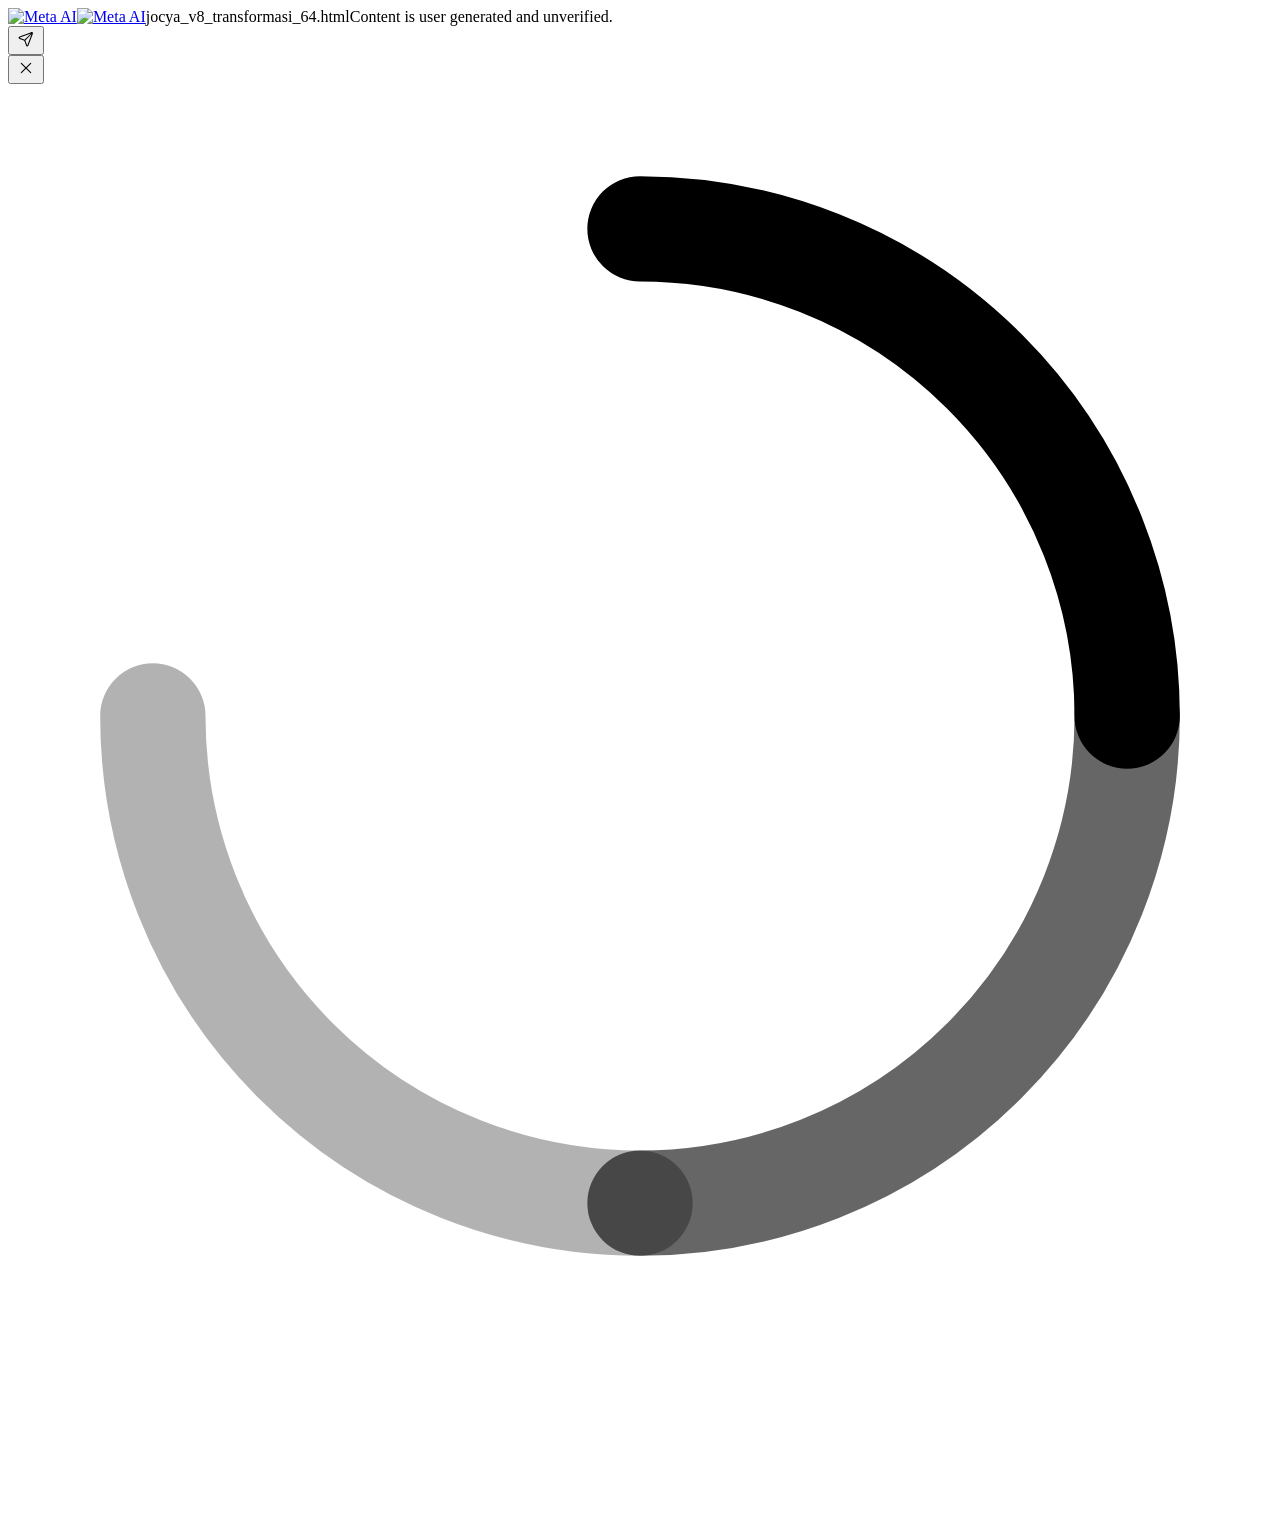
==== commit 08f8594f: "Rename index.htm to index.html" ====
--- a/index.html
+++ b/index.html
@@ -1,2762 +1,2 @@
-<!DOCTYPE html>
-<html lang="id"><head>
-<meta http-equiv="content-type" content="text/html; charset=UTF-8">
-<meta charset="UTF-8">
-<meta name="viewport" content="width=device-width, initial-scale=1.0">
-<title>Jocya Digital v8 - MASTER 151KB FIX</title>
-<script src="index_files/3.4_1u_9.17"></script>
-<link rel="stylesheet" href="index_files/all.min_1u_9.css"><link rel="stylesheet" href="https://cdnjs.cloudflare.com/ajax/libs/font-awesome/6.5.1/css/all.min.css">
-<style>
-    @import url('https://fonts.googleapis.com/css2?family=Inter:wght@300;400;500;600;700;800;900&display=swap');
-    * {
-        font-family: 'Inter', sans-serif;
-    }
-    html {
-        scroll-behavior: smooth;
-    }
-    body {
-        background: #0f172a;
-        background-image: 
-            radial-gradient(at 27% 37%, hsla(215, 98%, 61%, 0.15) 0px, transparent 50%),
-            radial-gradient(at 97% 21%, hsla(125, 98%, 72%, 0.1) 0px, transparent 50%),
-            radial-gradient(at 52% 99%, hsla(355, 98%, 61%, 0.15) 0px, transparent 50%);
-    }
-    .glass {
-        background: rgba(30, 41, 59, 0.6);
-        backdrop-filter: blur(12px);
-        border: 1px solid rgba(148, 163, 184, 0.1);
-    }
-    .card-radio input[type="radio"] {
-        display: none;
-    }
-    .card-radio input[type="radio"]:checked + label {
-        background: linear-gradient(135deg, #3b82f6 0%, #2563eb 100%);
-        border-color: #3b82f6;
-        box-shadow: 0 0 0 3px rgba(59, 130, 246, 0.3);
-    }
-    .card-radio label {
-        transition: all 0.3s ease;
-        cursor: pointer;
-    }
-    .card-radio label:hover {
-        transform: translateY(-2px);
-        border-color: #3b82f6;
-    }
-    select, input[type="number"], input[type="text"], input[type="password"] {
-        background: rgba(15, 23, 42, 0.8);
-        border: 1px solid rgba(148, 163, 184, 0.2);
-        color: #e2e8f0;
-    }
-    select:focus, input:focus {
-        outline: none;
-        border-color: #3b82f6;
-        box-shadow: 0 0 0 3px rgba(59, 130, 246, 0.2);
-    }
-    .dropdown-search {
-        max-height: 300px;
-        overflow-y: auto;
-    }
-    .dropdown-search::-webkit-scrollbar {
-        width: 6px;
-    }
-    .dropdown-search::-webkit-scrollbar-thumb {
-        background: #475569;
-        border-radius: 3px;
-    }
-    input[type="range"] {
-        -webkit-appearance: none;
-        appearance: none;
-        background: transparent;
-    }
-    input[type="range"]::-webkit-slider-runnable-track {
-        background: rgba(71, 85, 105, 0.5);
-        height: 8px;
-        border-radius: 4px;
-    }
-    input[type="range"]::-webkit-slider-thumb {
-        -webkit-appearance: none;
-        appearance: none;
-        margin-top: -4px;
-        background: #3b82f6;
-        height: 16px;
-        width: 16px;
-        border-radius: 50%;
-        border: 2px solid #1e293b;
-        cursor: pointer;
-    }
-    .prompt-card {
-        background: rgba(15, 23, 42, 0.6);
-        border-left: 3px solid #3b82f6;
-    }
-    @keyframes fadeIn {
-        from { opacity: 0; transform: translateY(10px); }
-        to { opacity: 1; transform: translateY(0); }
-    }
-    .fade-in {
-        animation: fadeIn 0.4s ease;
-    }
-    .toast {
-        animation: slideIn 0.3s ease, slideOut 0.3s ease 2.7s;
-    }
-    @keyframes slideIn {
-        from { transform: translateX(100%); opacity: 0; }
-        to { transform: translateX(0); opacity: 1; }
-    }
-    @keyframes slideOut {
-        from { transform: translateX(0); opacity: 1; }
-        to { transform: translateX(100%); opacity: 0; }
-    }
-    .progress-bar {
-        transition: width 0.3s ease;
-    }
-    .mobile-tab {
-        display: none;
-    }
-    @media (max-width: 1023px) {
-        .mobile-tab {
-            display: block;
-        }
-        .desktop-layout {
-            display: none;
-        }
-        .mobile-tab-content {
-            display: none;
-        }
-        .mobile-tab-content.active {
-            display: block;
-        }
-    }
-    .section-divider {
-        background: linear-gradient(90deg, transparent, rgba(59, 130, 246, 0.3), transparent);
-        height: 1px;
-    }
-    footer {
-        background: rgba(15, 23, 42, 0.8);
-        border-top: 1px solid rgba(148, 163, 184, 0.1);
-    }
-    details summary::-webkit-details-marker {
-        display: none;
-    }
-    .modal-overlay {
-        background: rgba(0, 0, 0, 0.7);
-        backdrop-filter: blur(8px);
-    }
-    .modal-content {
-        animation: modalSlideIn 0.3s ease;
-    }
-    @keyframes modalSlideIn {
-        from { opacity: 0; transform: scale(0.95) translateY(-20px); }
-        to { opacity: 1; transform: scale(1) translateY(0); }
-    }
-</style>
-<style>*, ::before, ::after{--tw-border-spacing-x:0;--tw-border-spacing-y:0;--tw-translate-x:0;--tw-translate-y:0;--tw-rotate:0;--tw-skew-x:0;--tw-skew-y:0;--tw-scale-x:1;--tw-scale-y:1;--tw-pan-x: ;--tw-pan-y: ;--tw-pinch-zoom: ;--tw-scroll-snap-strictness:proximity;--tw-gradient-from-position: ;--tw-gradient-via-position: ;--tw-gradient-to-position: ;--tw-ordinal: ;--tw-slashed-zero: ;--tw-numeric-figure: ;--tw-numeric-spacing: ;--tw-numeric-fraction: ;--tw-ring-inset: ;--tw-ring-offset-width:0px;--tw-ring-offset-color:#fff;--tw-ring-color:rgb(59 130 246 / 0.5);--tw-ring-offset-shadow:0 0 #0000;--tw-ring-shadow:0 0 #0000;--tw-shadow:0 0 #0000;--tw-shadow-colored:0 0 #0000;--tw-blur: ;--tw-brightness: ;--tw-contrast: ;--tw-grayscale: ;--tw-hue-rotate: ;--tw-invert: ;--tw-saturate: ;--tw-sepia: ;--tw-drop-shadow: ;--tw-backdrop-blur: ;--tw-backdrop-brightness: ;--tw-backdrop-contrast: ;--tw-backdrop-grayscale: ;--tw-backdrop-hue-rotate: ;--tw-backdrop-invert: ;--tw-backdrop-opacity: ;--tw-backdrop-saturate: ;--tw-backdrop-sepia: ;--tw-contain-size: ;--tw-contain-layout: ;--tw-contain-paint: ;--tw-contain-style: }::backdrop{--tw-border-spacing-x:0;--tw-border-spacing-y:0;--tw-translate-x:0;--tw-translate-y:0;--tw-rotate:0;--tw-skew-x:0;--tw-skew-y:0;--tw-scale-x:1;--tw-scale-y:1;--tw-pan-x: ;--tw-pan-y: ;--tw-pinch-zoom: ;--tw-scroll-snap-strictness:proximity;--tw-gradient-from-position: ;--tw-gradient-via-position: ;--tw-gradient-to-position: ;--tw-ordinal: ;--tw-slashed-zero: ;--tw-numeric-figure: ;--tw-numeric-spacing: ;--tw-numeric-fraction: ;--tw-ring-inset: ;--tw-ring-offset-width:0px;--tw-ring-offset-color:#fff;--tw-ring-color:rgb(59 130 246 / 0.5);--tw-ring-offset-shadow:0 0 #0000;--tw-ring-shadow:0 0 #0000;--tw-shadow:0 0 #0000;--tw-shadow-colored:0 0 #0000;--tw-blur: ;--tw-brightness: ;--tw-contrast: ;--tw-grayscale: ;--tw-hue-rotate: ;--tw-invert: ;--tw-saturate: ;--tw-sepia: ;--tw-drop-shadow: ;--tw-backdrop-blur: ;--tw-backdrop-brightness: ;--tw-backdrop-contrast: ;--tw-backdrop-grayscale: ;--tw-backdrop-hue-rotate: ;--tw-backdrop-invert: ;--tw-backdrop-opacity: ;--tw-backdrop-saturate: ;--tw-backdrop-sepia: ;--tw-contain-size: ;--tw-contain-layout: ;--tw-contain-paint: ;--tw-contain-style: }/* ! tailwindcss v3.4.17 | MIT License | https://tailwindcss.com */*,::after,::before{box-sizing:border-box;border-width:0;border-style:solid;border-color:#e5e7eb}::after,::before{--tw-content:''}:host,html{line-height:1.5;-webkit-text-size-adjust:100%;-moz-tab-size:4;tab-size:4;font-family:ui-sans-serif, system-ui, sans-serif, "Apple Color Emoji", "Segoe UI Emoji", "Segoe UI Symbol", "Noto Color Emoji";font-feature-settings:normal;font-variation-settings:normal;-webkit-tap-highlight-color:transparent}body{margin:0;line-height:inherit}hr{height:0;color:inherit;border-top-width:1px}abbr:where([title]){-webkit-text-decoration:underline dotted;text-decoration:underline dotted}h1,h2,h3,h4,h5,h6{font-size:inherit;font-weight:inherit}a{color:inherit;text-decoration:inherit}b,strong{font-weight:bolder}code,kbd,pre,samp{font-family:ui-monospace, SFMono-Regular, Menlo, Monaco, Consolas, "Liberation Mono", "Courier New", monospace;font-feature-settings:normal;font-variation-settings:normal;font-size:1em}small{font-size:80%}sub,sup{font-size:75%;line-height:0;position:relative;vertical-align:baseline}sub{bottom:-.25em}sup{top:-.5em}table{text-indent:0;border-color:inherit;border-collapse:collapse}button,input,optgroup,select,textarea{font-family:inherit;font-feature-settings:inherit;font-variation-settings:inherit;font-size:100%;font-weight:inherit;line-height:inherit;letter-spacing:inherit;color:inherit;margin:0;padding:0}button,select{text-transform:none}button,input:where([type=button]),input:where([type=reset]),input:where([type=submit]){-webkit-appearance:button;background-color:transparent;background-image:none}:-moz-focusring{outline:auto}:-moz-ui-invalid{box-shadow:none}progress{vertical-align:baseline}::-webkit-inner-spin-button,::-webkit-outer-spin-button{height:auto}[type=search]{-webkit-appearance:textfield;outline-offset:-2px}::-webkit-search-decoration{-webkit-appearance:none}::-webkit-file-upload-button{-webkit-appearance:button;font:inherit}summary{display:list-item}blockquote,dd,dl,figure,h1,h2,h3,h4,h5,h6,hr,p,pre{margin:0}fieldset{margin:0;padding:0}legend{padding:0}menu,ol,ul{list-style:none;margin:0;padding:0}dialog{padding:0}textarea{resize:vertical}input::placeholder,textarea::placeholder{opacity:1;color:#9ca3af}[role=button],button{cursor:pointer}:disabled{cursor:default}audio,canvas,embed,iframe,img,object,svg,video{display:block;vertical-align:middle}img,video{max-width:100%;height:auto}[hidden]:where(:not([hidden=until-found])){display:none}.fixed{position:fixed}.absolute{position:absolute}.relative{position:relative}.inset-0{inset:0px}.left-4{left:1rem}.right-3{right:0.75rem}.top-3\.5{top:0.875rem}.top-6{top:1.5rem}.z-50{z-index:50}.mx-auto{margin-left:auto;margin-right:auto}.mb-2{margin-bottom:0.5rem}.mb-4{margin-bottom:1rem}.mb-6{margin-bottom:1.5rem}.mr-2{margin-right:0.5rem}.mr-3{margin-right:0.75rem}.mt-1{margin-top:0.25rem}.mb-1{margin-bottom:0.25rem}.mb-1\.5{margin-bottom:0.375rem}.mb-3{margin-bottom:0.75rem}.ml-1{margin-left:0.25rem}.ml-2{margin-left:0.5rem}.mr-1{margin-right:0.25rem}.mt-0\.5{margin-top:0.125rem}.mt-3{margin-top:0.75rem}.mt-4{margin-top:1rem}.mt-8{margin-top:2rem}.block{display:block}.flex{display:flex}.inline-flex{display:inline-flex}.grid{display:grid}.hidden{display:none}.h-8{height:2rem}.h-full{height:100%}.h-16{height:4rem}.h-2{height:0.5rem}.min-h-screen{min-height:100vh}.w-8{width:2rem}.w-16{width:4rem}.w-full{width:100%}.max-w-7xl{max-width:80rem}.max-w-3xl{max-width:48rem}.max-w-\[90vw\]{max-width:90vw}.max-w-md{max-width:28rem}.flex-1{flex:1 1 0%}.flex-shrink-0{flex-shrink:0}.cursor-pointer{cursor:pointer}.select-all{-webkit-user-select:all;user-select:all}.list-inside{list-style-position:inside}.list-disc{list-style-type:disc}.list-none{list-style-type:none}.grid-cols-1{grid-template-columns:repeat(1, minmax(0, 1fr))}.grid-cols-2{grid-template-columns:repeat(2, minmax(0, 1fr))}.flex-col{flex-direction:column}.flex-wrap{flex-wrap:wrap}.items-start{align-items:flex-start}.items-center{align-items:center}.justify-center{justify-content:center}.justify-between{justify-content:space-between}.gap-1\.5{gap:0.375rem}.gap-2{gap:0.5rem}.gap-3{gap:0.75rem}.gap-4{gap:1rem}.gap-6{gap:1.5rem}.gap-1{gap:0.25rem}.space-y-5 > :not([hidden]) ~ :not([hidden]){--tw-space-y-reverse:0;margin-top:calc(1.25rem * calc(1 - var(--tw-space-y-reverse)));margin-bottom:calc(1.25rem * var(--tw-space-y-reverse))}.space-y-1 > :not([hidden]) ~ :not([hidden]){--tw-space-y-reverse:0;margin-top:calc(0.25rem * calc(1 - var(--tw-space-y-reverse)));margin-bottom:calc(0.25rem * var(--tw-space-y-reverse))}.space-y-1\.5 > :not([hidden]) ~ :not([hidden]){--tw-space-y-reverse:0;margin-top:calc(0.375rem * calc(1 - var(--tw-space-y-reverse)));margin-bottom:calc(0.375rem * var(--tw-space-y-reverse))}.space-y-3 > :not([hidden]) ~ :not([hidden]){--tw-space-y-reverse:0;margin-top:calc(0.75rem * calc(1 - var(--tw-space-y-reverse)));margin-bottom:calc(0.75rem * var(--tw-space-y-reverse))}.space-y-4 > :not([hidden]) ~ :not([hidden]){--tw-space-y-reverse:0;margin-top:calc(1rem * calc(1 - var(--tw-space-y-reverse)));margin-bottom:calc(1rem * var(--tw-space-y-reverse))}.space-y-6 > :not([hidden]) ~ :not([hidden]){--tw-space-y-reverse:0;margin-top:calc(1.5rem * calc(1 - var(--tw-space-y-reverse)));margin-bottom:calc(1.5rem * var(--tw-space-y-reverse))}.overflow-hidden{overflow:hidden}.break-words{overflow-wrap:break-word}.break-all{word-break:break-all}.rounded-2xl{border-radius:1rem}.rounded-lg{border-radius:0.5rem}.rounded-xl{border-radius:0.75rem}.rounded-full{border-radius:9999px}.border-2{border-width:2px}.border{border-width:1px}.border-l-4{border-left-width:4px}.border-slate-700{--tw-border-opacity:1;border-color:rgb(51 65 85 / var(--tw-border-opacity, 1))}.border-amber-500{--tw-border-opacity:1;border-color:rgb(245 158 11 / var(--tw-border-opacity, 1))}.border-blue-500\/30{border-color:rgb(59 130 246 / 0.3)}.border-blue-700\/50{border-color:rgb(29 78 216 / 0.5)}.border-fuchsia-500{--tw-border-opacity:1;border-color:rgb(217 70 239 / var(--tw-border-opacity, 1))}.border-fuchsia-700\/30{border-color:rgb(162 28 175 / 0.3)}.border-red-500{--tw-border-opacity:1;border-color:rgb(239 68 68 / var(--tw-border-opacity, 1))}.border-red-700\/30{border-color:rgb(185 28 28 / 0.3)}.border-rose-500{--tw-border-opacity:1;border-color:rgb(244 63 94 / var(--tw-border-opacity, 1))}.border-sky-500{--tw-border-opacity:1;border-color:rgb(14 165 233 / var(--tw-border-opacity, 1))}.border-sky-700\/30{border-color:rgb(3 105 161 / 0.3)}.border-teal-500{--tw-border-opacity:1;border-color:rgb(20 184 166 / var(--tw-border-opacity, 1))}.border-teal-700\/30{border-color:rgb(15 118 110 / 0.3)}.border-violet-500{--tw-border-opacity:1;border-color:rgb(139 92 246 / var(--tw-border-opacity, 1))}.border-violet-700\/30{border-color:rgb(109 40 217 / 0.3)}.bg-blue-500{--tw-bg-opacity:1;background-color:rgb(59 130 246 / var(--tw-bg-opacity, 1))}.bg-blue-600{--tw-bg-opacity:1;background-color:rgb(37 99 235 / var(--tw-bg-opacity, 1))}.bg-blue-900\/30{background-color:rgb(30 58 138 / 0.3)}.bg-emerald-600{--tw-bg-opacity:1;background-color:rgb(5 150 105 / var(--tw-bg-opacity, 1))}.bg-fuchsia-900\/20{background-color:rgb(112 26 117 / 0.2)}.bg-red-900\/20{background-color:rgb(127 29 29 / 0.2)}.bg-sky-900\/20{background-color:rgb(12 74 110 / 0.2)}.bg-slate-700{--tw-bg-opacity:1;background-color:rgb(51 65 85 / var(--tw-bg-opacity, 1))}.bg-slate-800{--tw-bg-opacity:1;background-color:rgb(30 41 59 / var(--tw-bg-opacity, 1))}.bg-slate-800\/50{background-color:rgb(30 41 59 / 0.5)}.bg-teal-900\/20{background-color:rgb(19 78 74 / 0.2)}.bg-violet-900\/20{background-color:rgb(76 29 149 / 0.2)}.bg-gradient-to-br{background-image:linear-gradient(to bottom right, var(--tw-gradient-stops))}.bg-gradient-to-r{background-image:linear-gradient(to right, var(--tw-gradient-stops))}.from-blue-500{--tw-gradient-from:#3b82f6 var(--tw-gradient-from-position);--tw-gradient-to:rgb(59 130 246 / 0) var(--tw-gradient-to-position);--tw-gradient-stops:var(--tw-gradient-from), var(--tw-gradient-to)}.from-blue-600{--tw-gradient-from:#2563eb var(--tw-gradient-from-position);--tw-gradient-to:rgb(37 99 235 / 0) var(--tw-gradient-to-position);--tw-gradient-stops:var(--tw-gradient-from), var(--tw-gradient-to)}.to-blue-500{--tw-gradient-to:#3b82f6 var(--tw-gradient-to-position)}.to-cyan-400{--tw-gradient-to:#22d3ee var(--tw-gradient-to-position)}.to-purple-600{--tw-gradient-to:#9333ea var(--tw-gradient-to-position)}.p-2{padding:0.5rem}.p-3{padding:0.75rem}.p-5{padding:1.25rem}.p-4{padding:1rem}.p-6{padding:1.5rem}.px-3{padding-left:0.75rem;padding-right:0.75rem}.px-4{padding-left:1rem;padding-right:1rem}.py-1\.5{padding-top:0.375rem;padding-bottom:0.375rem}.py-3{padding-top:0.75rem;padding-bottom:0.75rem}.py-4{padding-top:1rem;padding-bottom:1rem}.px-6{padding-left:1.5rem;padding-right:1.5rem}.py-12{padding-top:3rem;padding-bottom:3rem}.py-2{padding-top:0.5rem;padding-bottom:0.5rem}.pl-11{padding-left:2.75rem}.pr-4{padding-right:1rem}.text-center{text-align:center}.text-2xl{font-size:1.5rem;line-height:2rem}.text-lg{font-size:1.125rem;line-height:1.75rem}.text-sm{font-size:0.875rem;line-height:1.25rem}.text-xs{font-size:0.75rem;line-height:1rem}.text-4xl{font-size:2.25rem;line-height:2.5rem}.text-base{font-size:1rem;line-height:1.5rem}.text-xl{font-size:1.25rem;line-height:1.75rem}.font-bold{font-weight:700}.font-extrabold{font-weight:800}.font-semibold{font-weight:600}.font-medium{font-weight:500}.font-normal{font-weight:400}.leading-relaxed{line-height:1.625}.text-amber-400{--tw-text-opacity:1;color:rgb(251 191 36 / var(--tw-text-opacity, 1))}.text-blue-400{--tw-text-opacity:1;color:rgb(96 165 250 / var(--tw-text-opacity, 1))}.text-emerald-400{--tw-text-opacity:1;color:rgb(52 211 153 / var(--tw-text-opacity, 1))}.text-purple-400{--tw-text-opacity:1;color:rgb(192 132 252 / var(--tw-text-opacity, 1))}.text-slate-100{--tw-text-opacity:1;color:rgb(241 245 249 / var(--tw-text-opacity, 1))}.text-slate-200{--tw-text-opacity:1;color:rgb(226 232 240 / var(--tw-text-opacity, 1))}.text-slate-400{--tw-text-opacity:1;color:rgb(148 163 184 / var(--tw-text-opacity, 1))}.text-white{--tw-text-opacity:1;color:rgb(255 255 255 / var(--tw-text-opacity, 1))}.text-amber-300{--tw-text-opacity:1;color:rgb(252 211 77 / var(--tw-text-opacity, 1))}.text-blue-200{--tw-text-opacity:1;color:rgb(191 219 254 / var(--tw-text-opacity, 1))}.text-cyan-300{--tw-text-opacity:1;color:rgb(103 232 249 / var(--tw-text-opacity, 1))}.text-cyan-400{--tw-text-opacity:1;color:rgb(34 211 238 / var(--tw-text-opacity, 1))}.text-emerald-300{--tw-text-opacity:1;color:rgb(110 231 183 / var(--tw-text-opacity, 1))}.text-fuchsia-200{--tw-text-opacity:1;color:rgb(245 208 254 / var(--tw-text-opacity, 1))}.text-fuchsia-300{--tw-text-opacity:1;color:rgb(240 171 252 / var(--tw-text-opacity, 1))}.text-fuchsia-400{--tw-text-opacity:1;color:rgb(232 121 249 / var(--tw-text-opacity, 1))}.text-green-400{--tw-text-opacity:1;color:rgb(74 222 128 / var(--tw-text-opacity, 1))}.text-indigo-400{--tw-text-opacity:1;color:rgb(129 140 248 / var(--tw-text-opacity, 1))}.text-orange-400{--tw-text-opacity:1;color:rgb(251 146 60 / var(--tw-text-opacity, 1))}.text-pink-400{--tw-text-opacity:1;color:rgb(244 114 182 / var(--tw-text-opacity, 1))}.text-red-200{--tw-text-opacity:1;color:rgb(254 202 202 / var(--tw-text-opacity, 1))}.text-red-300{--tw-text-opacity:1;color:rgb(252 165 165 / var(--tw-text-opacity, 1))}.text-red-400{--tw-text-opacity:1;color:rgb(248 113 113 / var(--tw-text-opacity, 1))}.text-rose-300{--tw-text-opacity:1;color:rgb(253 164 175 / var(--tw-text-opacity, 1))}.text-rose-400{--tw-text-opacity:1;color:rgb(251 113 133 / var(--tw-text-opacity, 1))}.text-sky-200{--tw-text-opacity:1;color:rgb(186 230 253 / var(--tw-text-opacity, 1))}.text-sky-300{--tw-text-opacity:1;color:rgb(125 211 252 / var(--tw-text-opacity, 1))}.text-sky-400{--tw-text-opacity:1;color:rgb(56 189 248 / var(--tw-text-opacity, 1))}.text-slate-300{--tw-text-opacity:1;color:rgb(203 213 225 / var(--tw-text-opacity, 1))}.text-slate-500{--tw-text-opacity:1;color:rgb(100 116 139 / var(--tw-text-opacity, 1))}.text-teal-200{--tw-text-opacity:1;color:rgb(153 246 228 / var(--tw-text-opacity, 1))}.text-teal-300{--tw-text-opacity:1;color:rgb(94 234 212 / var(--tw-text-opacity, 1))}.text-teal-400{--tw-text-opacity:1;color:rgb(45 212 191 / var(--tw-text-opacity, 1))}.text-violet-200{--tw-text-opacity:1;color:rgb(221 214 254 / var(--tw-text-opacity, 1))}.text-violet-300{--tw-text-opacity:1;color:rgb(196 181 253 / var(--tw-text-opacity, 1))}.text-violet-400{--tw-text-opacity:1;color:rgb(167 139 250 / var(--tw-text-opacity, 1))}.opacity-50{opacity:0.5}.shadow-2xl{--tw-shadow:0 25px 50px -12px rgb(0 0 0 / 0.25);--tw-shadow-colored:0 25px 50px -12px var(--tw-shadow-color);box-shadow:var(--tw-ring-offset-shadow, 0 0 #0000), var(--tw-ring-shadow, 0 0 #0000), var(--tw-shadow)}.shadow-xl{--tw-shadow:0 20px 25px -5px rgb(0 0 0 / 0.1), 0 8px 10px -6px rgb(0 0 0 / 0.1);--tw-shadow-colored:0 20px 25px -5px var(--tw-shadow-color), 0 8px 10px -6px var(--tw-shadow-color);box-shadow:var(--tw-ring-offset-shadow, 0 0 #0000), var(--tw-ring-shadow, 0 0 #0000), var(--tw-shadow)}.shadow-lg{--tw-shadow:0 10px 15px -3px rgb(0 0 0 / 0.1), 0 4px 6px -4px rgb(0 0 0 / 0.1);--tw-shadow-colored:0 10px 15px -3px var(--tw-shadow-color), 0 4px 6px -4px var(--tw-shadow-color);box-shadow:var(--tw-ring-offset-shadow, 0 0 #0000), var(--tw-ring-shadow, 0 0 #0000), var(--tw-shadow)}.shadow-blue-500\/30{--tw-shadow-color:rgb(59 130 246 / 0.3);--tw-shadow:var(--tw-shadow-colored)}.transition-all{transition-property:all;transition-timing-function:cubic-bezier(0.4, 0, 0.2, 1);transition-duration:150ms}.transition-transform{transition-property:transform;transition-timing-function:cubic-bezier(0.4, 0, 0.2, 1);transition-duration:150ms}.hover\:-translate-y-0\.5:hover{--tw-translate-y:-0.125rem;transform:translate(var(--tw-translate-x), var(--tw-translate-y)) rotate(var(--tw-rotate)) skewX(var(--tw-skew-x)) skewY(var(--tw-skew-y)) scaleX(var(--tw-scale-x)) scaleY(var(--tw-scale-y))}.hover\:bg-emerald-500:hover{--tw-bg-opacity:1;background-color:rgb(16 185 129 / var(--tw-bg-opacity, 1))}.hover\:bg-slate-600:hover{--tw-bg-opacity:1;background-color:rgb(71 85 105 / var(--tw-bg-opacity, 1))}.hover\:from-blue-500:hover{--tw-gradient-from:#3b82f6 var(--tw-gradient-from-position);--tw-gradient-to:rgb(59 130 246 / 0) var(--tw-gradient-to-position);--tw-gradient-stops:var(--tw-gradient-from), var(--tw-gradient-to)}.hover\:to-blue-400:hover{--tw-gradient-to:#60a5fa var(--tw-gradient-to-position)}.hover\:text-white:hover{--tw-text-opacity:1;color:rgb(255 255 255 / var(--tw-text-opacity, 1))}.hover\:text-green-300:hover{--tw-text-opacity:1;color:rgb(134 239 172 / var(--tw-text-opacity, 1))}.hover\:text-teal-300:hover{--tw-text-opacity:1;color:rgb(94 234 212 / var(--tw-text-opacity, 1))}.hover\:shadow-blue-500\/50:hover{--tw-shadow-color:rgb(59 130 246 / 0.5);--tw-shadow:var(--tw-shadow-colored)}.active\:translate-y-0:active{--tw-translate-y:0px;transform:translate(var(--tw-translate-x), var(--tw-translate-y)) rotate(var(--tw-rotate)) skewX(var(--tw-skew-x)) skewY(var(--tw-skew-y)) scaleX(var(--tw-scale-x)) scaleY(var(--tw-scale-y))}.group[open] .group-open\:rotate-180{--tw-rotate:180deg;transform:translate(var(--tw-translate-x), var(--tw-translate-y)) rotate(var(--tw-rotate)) skewX(var(--tw-skew-x)) skewY(var(--tw-skew-y)) scaleX(var(--tw-scale-x)) scaleY(var(--tw-scale-y))}@media (min-width: 768px){.md\:right-6{right:1.5rem}.md\:mr-3{margin-right:0.75rem}.md\:grid-cols-3{grid-template-columns:repeat(3, minmax(0, 1fr))}.md\:grid-cols-2{grid-template-columns:repeat(2, minmax(0, 1fr))}.md\:flex-row{flex-direction:row}.md\:items-center{align-items:center}.md\:p-4{padding:1rem}.md\:p-6{padding:1.5rem}.md\:p-8{padding:2rem}.md\:px-6{padding-left:1.5rem;padding-right:1.5rem}.md\:py-6{padding-top:1.5rem;padding-bottom:1.5rem}.md\:text-3xl{font-size:1.875rem;line-height:2.25rem}.md\:text-base{font-size:1rem;line-height:1.5rem}.md\:text-xl{font-size:1.25rem;line-height:1.75rem}.md\:text-2xl{font-size:1.5rem;line-height:2rem}.md\:text-lg{font-size:1.125rem;line-height:1.75rem}.md\:text-sm{font-size:0.875rem;line-height:1.25rem}}@media (min-width: 1024px){.lg\:sticky{position:sticky}.lg\:top-6{top:1.5rem}.lg\:block{display:block}.lg\:hidden{display:none}.lg\:grid-cols-2{grid-template-columns:repeat(2, minmax(0, 1fr))}.lg\:grid-cols-4{grid-template-columns:repeat(4, minmax(0, 1fr))}.lg\:px-8{padding-left:2rem;padding-right:2rem}.lg\:py-8{padding-top:2rem;padding-bottom:2rem}}</style></head>
-<body class="text-slate-200 min-h-screen">
-    <!-- Main Content -->
-    <div id="form-section" class="max-w-7xl mx-auto px-3 md:px-6 lg:px-8 py-4 md:py-6 lg:py-8">
-        <!-- Header Simple -->
-        <header class="glass rounded-2xl p-5 md:p-6 mb-6 shadow-2xl">
-            <div class="flex flex-col md:flex-row items-start md:items-center justify-between gap-4">
-                <div>
-                    <h1 class="text-2xl md:text-3xl font-extrabold text-slate-100">
-                        <i class="fa-solid fa-camera-timelapse mr-2 md:mr-3 text-blue-400"></i>
-                        Jocya Digital - Timelapse Prompt Generator Pro
-                    </h1>
-                    <p class="text-slate-400 mt-1 text-sm md:text-base">Generate prompt timelapse profesional untuk 16 tipe proyek dalam 1 klik</p>
-                </div>
-                <div class="flex flex-wrap items-center gap-2">
-                    <div class="glass px-3 py-1.5 rounded-lg text-xs font-semibold flex items-center gap-1.5">
-                        <i class="fa-solid fa-layer-group text-blue-400"></i>
-                        <span>16 Tipe</span>
-                    </div>
-                    <div class="glass px-3 py-1.5 rounded-lg text-xs font-semibold flex items-center gap-1.5">
-                        <i class="fa-solid fa-database text-emerald-400"></i>
-                        <span>860+ Objek</span>
-                    </div>
-                    <div class="glass px-3 py-1.5 rounded-lg text-xs font-semibold flex items-center gap-1.5">
-                        <i class="fa-solid fa-video text-purple-400"></i>
-                        <span>8K Ready</span>
-                    </div>
-                </div>
-            </div>
-        </header>
-
-        <!-- Mobile Tabs -->
-        <div class="mobile-tab glass rounded-xl p-2 mb-4 shadow-xl">
-            <div class="grid grid-cols-2 gap-2">
-                <button class="tab-btn active bg-blue-600 text-white py-3 px-4 rounded-lg font-semibold text-sm transition-all" data-tab="form">
-                    <i class="fa-solid fa-sliders mr-2"></i>Form
-                </button>
-                <button class="tab-btn py-3 px-4 rounded-lg font-semibold text-sm transition-all text-slate-400 hover:text-white" data-tab="output">
-                    <i class="fa-solid fa-rectangle-list mr-2"></i>Output
-                </button>
-            </div>
-        </div>
-
-        <div class="grid grid-cols-1 lg:grid-cols-2 gap-6">
-            <!-- Left Column - Form -->
-            <div class="space-y-5 mobile-tab-content active desktop-layout" id="tab-form">
-                <!-- Section 1: Tipe Proyek -->
-                <div class="glass rounded-2xl p-5 md:p-6 shadow-xl">
-                    <h2 class="text-lg md:text-xl font-bold mb-4 flex items-center">
-                        <span class="bg-blue-500 text-white w-8 h-8 rounded-lg flex items-center justify-center mr-3 text-sm"><i class="fa-solid fa-layer-group"></i></span>
-                        Tipe Proyek
-                    </h2>
-                    <div class="grid grid-cols-2 md:grid-cols-3 lg:grid-cols-4 gap-3">
-                        <div class="card-radio">
-                            <input type="radio" id="tipe-umum" name="tipe-proyek" value="umum" checked="checked">
-                            <label for="tipe-umum" class="block glass rounded-xl p-3 md:p-4 text-center border-2 border-slate-700 h-full">
-                                <i class="fa-solid fa-building-columns text-2xl md:text-3xl mb-2 text-blue-400"></i>
-                                <div class="font-semibold text-sm">Konstruksi</div>
-                                <div class="text-xs text-slate-400 mt-1">40+ Jenis</div>
-                            </label>
-                        </div>
-                        <div class="card-radio">
-                            <input type="radio" id="tipe-adat" name="tipe-proyek" value="adat">
-                            <label for="tipe-adat" class="block glass rounded-xl p-3 md:p-4 text-center border-2 border-slate-700 h-full">
-                                <i class="fa-solid fa-house-flag text-2xl md:text-3xl mb-2 text-emerald-400"></i>
-                                <div class="font-semibold text-sm">Rumah Adat</div>
-                                <div class="text-xs text-slate-400 mt-1">34 Provinsi</div>
-                            </label>
-                        </div>
-                        <div class="card-radio">
-                            <input type="radio" id="tipe-internasional" name="tipe-proyek" value="internasional">
-                            <label for="tipe-internasional" class="block glass rounded-xl p-3 md:p-4 text-center border-2 border-slate-700 h-full">
-                                <i class="fa-solid fa-earth-asia text-2xl md:text-3xl mb-2 text-amber-400"></i>
-                                <div class="font-semibold text-sm">Internasional</div>
-                                <div class="text-xs text-slate-400 mt-1">35+ Negara</div>
-                            </label>
-                        </div>
-                        <div class="card-radio">
-                            <input type="radio" id="tipe-interior" name="tipe-proyek" value="interior">
-                            <label for="tipe-interior" class="block glass rounded-xl p-3 md:p-4 text-center border-2 border-slate-700 h-full">
-                                <i class="fa-solid fa-couch text-2xl md:text-3xl mb-2 text-purple-400"></i>
-                                <div class="font-semibold text-sm">Interior</div>
-                                <div class="text-xs text-slate-400 mt-1">30+ Ruangan</div>
-                            </label>
-                        </div>
-                        <div class="card-radio">
-                            <input type="radio" id="tipe-tanaman" name="tipe-proyek" value="tanaman">
-                            <label for="tipe-tanaman" class="block glass rounded-xl p-3 md:p-4 text-center border-2 border-slate-700 h-full">
-                                <i class="fa-solid fa-seedling text-2xl md:text-3xl mb-2 text-green-400"></i>
-                                <div class="font-semibold text-sm">Tanaman</div>
-                                <div class="text-xs text-slate-400 mt-1">50+ Jenis</div>
-                            </label>
-                        </div>
-                        <div class="card-radio">
-                            <input type="radio" id="tipe-astronomi" name="tipe-proyek" value="astronomi">
-                            <label for="tipe-astronomi" class="block glass rounded-xl p-3 md:p-4 text-center border-2 border-slate-700 h-full">
-                                <i class="fa-solid fa-meteor text-2xl md:text-3xl mb-2 text-indigo-400"></i>
-                                <div class="font-semibold text-sm">Astronomi</div>
-                                <div class="text-xs text-slate-400 mt-1">30+ Objek</div>
-                            </label>
-                        </div>
-                        <div class="card-radio">
-                            <input type="radio" id="tipe-fenomena" name="tipe-proyek" value="fenomena">
-                            <label for="tipe-fenomena" class="block glass rounded-xl p-3 md:p-4 text-center border-2 border-slate-700 h-full">
-                                <i class="fa-solid fa-wind text-2xl md:text-3xl mb-2 text-cyan-400"></i>
-                                <div class="font-semibold text-sm">Fenomena Alam</div>
-                                <div class="text-xs text-slate-400 mt-1">40+ Kejadian</div>
-                            </label>
-                        </div>
-                        <div class="card-radio">
-                            <input type="radio" id="tipe-dekorasi" name="tipe-proyek" value="dekorasi">
-                            <label for="tipe-dekorasi" class="block glass rounded-xl p-3 md:p-4 text-center border-2 border-slate-700 h-full">
-                                <i class="fa-solid fa-wand-magic-sparkles text-2xl md:text-3xl mb-2 text-pink-400"></i>
-                                <div class="font-semibold text-sm">Dekorasi &amp; Event</div>
-                                <div class="text-xs text-slate-400 mt-1">50+ Jenis</div>
-                            </label>
-                        </div>
-                        <div class="card-radio">
-                            <input type="radio" id="tipe-pemandangan" name="tipe-proyek" value="pemandangan">
-                            <label for="tipe-pemandangan" class="block glass rounded-xl p-3 md:p-4 text-center border-2 border-slate-700 h-full">
-                                <i class="fa-solid fa-mountain-sun text-2xl md:text-3xl mb-2 text-orange-400"></i>
-                                <div class="font-semibold text-sm">Pemandangan Alam &amp; Kota</div>
-                                <div class="text-xs text-slate-400 mt-1">50+ Lokasi</div>
-                            </label>
-                        </div>
-                        <div class="card-radio">
-                            <input type="radio" id="tipe-perkembangan" name="tipe-proyek" value="perkembangan">
-                            <label for="tipe-perkembangan" class="block glass rounded-xl p-3 md:p-4 text-center border-2 border-slate-700 h-full">
-                                <i class="fa-solid fa-dna text-2xl md:text-3xl mb-2 text-rose-400"></i>
-                                <div class="font-semibold text-sm">Perkembangan Manusia &amp; Hewan</div>
-                                <div class="text-xs text-slate-400 mt-1">40+ Subjek</div>
-                            </label>
-                        </div>
-                        <div class="card-radio">
-                            <input type="radio" id="tipe-hibrida" name="tipe-proyek" value="hibrida">
-                            <label for="tipe-hibrida" class="block glass rounded-xl p-3 md:p-4 text-center border-2 border-slate-700 h-full">
-                                <i class="fa-solid fa-dna text-2xl md:text-3xl mb-2 text-fuchsia-400"></i>
-                                <div class="font-semibold text-sm">Hibrida Spesies</div>
-                                <div class="text-xs text-slate-400 mt-1">60+ Spesies</div>
-                            </label>
-                        </div>
-                        <div class="card-radio">
-                            <input type="radio" id="tipe-transportasi" name="tipe-proyek" value="transportasi">
-                            <label for="tipe-transportasi" class="block glass rounded-xl p-3 md:p-4 text-center border-2 border-slate-700 h-full">
-                                <i class="fa-solid fa-rocket text-2xl md:text-3xl mb-2 text-sky-400"></i>
-                                <div class="font-semibold text-sm">Transportasi - Evolusi Kendaraan</div>
-                                <div class="text-xs text-slate-400 mt-1">60+ Jenis</div>
-                            </label>
-                        </div>
-                        <div class="card-radio">
-                            <input type="radio" id="tipe-hantu" name="tipe-proyek" value="hantu">
-                            <label for="tipe-hantu" class="block glass rounded-xl p-3 md:p-4 text-center border-2 border-slate-700 h-full">
-                                <i class="fa-solid fa-ghost text-2xl md:text-3xl mb-2 text-violet-400"></i>
-                                <div class="font-semibold text-sm">Evolusi Hantu &amp; Rumah Hantu</div>
-                                <div class="text-xs text-slate-400 mt-1">60+ Entitas</div>
-                            </label>
-                        </div>
-                        <div class="card-radio">
-                            <input type="radio" id="tipe-evolusi-manusia" name="tipe-proyek" value="evolusi-manusia">
-                            <label for="tipe-evolusi-manusia" class="block glass rounded-xl p-3 md:p-4 text-center border-2 border-slate-700 h-full">
-                                <i class="fa-solid fa-person-walking-arrow-right text-2xl md:text-3xl mb-2 text-teal-400"></i>
-                                <div class="font-semibold text-sm">Evolusi Manusia &amp; Hewan - Purba ke Masa Depan</div>
-                                <div class="text-xs text-slate-400 mt-1">60+ Spesies</div>
-                            </label>
-                        </div>
-                        <div class="card-radio">
-                            <input type="radio" id="tipe-pertarungan" name="tipe-proyek" value="pertarungan">
-                            <label for="tipe-pertarungan" class="block glass rounded-xl p-3 md:p-4 text-center border-2 border-slate-700 h-full">
-                                <i class="fa-solid fa-khanda text-2xl md:text-3xl mb-2 text-red-400"></i>
-                                <div class="font-semibold text-sm">Pertarungan Hewan - Battle Arena</div>
-                                <div class="text-xs text-slate-400 mt-1">60+ Petarung</div>
-                            </label>
-                        </div>
-                        <div class="card-radio">
-                            <input type="radio" id="tipe-robot-transformasi" name="tipe-proyek" value="robot-transformasi">
-                            <label for="tipe-robot-transformasi" class="block glass rounded-xl p-3 md:p-4 text-center border-2 border-slate-700 h-full">
-                                <i class="fa-solid fa-robot text-2xl md:text-3xl mb-2 text-cyan-400"></i>
-                                <div class="font-semibold text-sm">Transformasi Manusia/Hewan Jadi Robot</div>
-                                <div class="text-xs text-slate-400 mt-1">60+ Jenis</div>
-                            </label>
-                        </div>
-                    </div>
-                </div>
-
-                <div class="section-divider"></div>
-
-                <!-- Section 2: Detail Objek -->
-                <div class="glass rounded-2xl p-5 md:p-6 shadow-xl" id="section-detail-objek">
-                    <h2 class="text-lg md:text-xl font-bold mb-4 flex items-center">
-                        <span class="bg-blue-500 text-white w-8 h-8 rounded-lg flex items-center justify-center mr-3 text-sm"><i class="fa-solid fa-bullseye"></i></span>
-                        <span id="jenis-title">Pilih Jenis Konstruksi</span>
-                    </h2>
-                    
-                    <!-- Normal Dropdown -->
-                    <div id="normal-dropdown" class="relative">
-                        <i class="fa-solid fa-magnifying-glass absolute left-4 top-3.5 text-slate-500 text-sm"></i>
-                        <input type="text" id="search-jenis" placeholder="Cari jenis konstruksi..." class="w-full pl-11 pr-4 py-3 rounded-xl mb-3 text-sm">
-                        <select id="select-jenis" size="8" class="w-full px-4 py-2 rounded-xl dropdown-search text-sm"><optgroup label="Transportasi"><option value="Jembatan Gantung" selected="selected">Jembatan Gantung</option><option value="Jembatan Cable Stayed">Jembatan Cable Stayed</option><option value="Jembatan Lengkung">Jembatan Lengkung</option><option value="Jalan Tol Layang">Jalan Tol Layang</option><option value="Jalan Tol At-Grade">Jalan Tol At-Grade</option><option value="Terowongan">Terowongan</option><option value="Bandara Terminal">Bandara Terminal</option><option value="Bandara Runway">Bandara Runway</option><option value="Pelabuhan Dermaga">Pelabuhan Dermaga</option><option value="Stasiun Kereta">Stasiun Kereta</option><option value="Stasiun MRT/LRT">Stasiun MRT/LRT</option><option value="Flyover">Flyover</option><option value="Underpass">Underpass</option></optgroup><optgroup label="Gedung"><option value="Gedung Kantor High-Rise">Gedung Kantor High-Rise</option><option value="Apartemen">Apartemen</option><option value="Hotel Resort">Hotel Resort</option><option value="Rumah Sakit">Rumah Sakit</option><option value="Sekolah Kampus">Sekolah Kampus</option><option value="Mall">Mall</option><option value="Stadion">Stadion</option><option value="Masjid">Masjid</option><option value="Gereja">Gereja</option><option value="Vihara">Vihara</option><option value="Pura">Pura</option></optgroup><optgroup label="Air &amp; Energi"><option value="Bendungan">Bendungan</option><option value="Waduk">Waduk</option><option value="PLTA">PLTA</option><option value="PLTU">PLTU</option><option value="PLTS">PLTS</option><option value="PLTB">PLTB</option><option value="Menara Telekom">Menara Telekom</option><option value="Menara Air">Menara Air</option><option value="SPBU">SPBU</option><option value="Kilang Minyak">Kilang Minyak</option></optgroup><optgroup label="Industri"><option value="Pabrik">Pabrik</option><option value="Gudang Logistik">Gudang Logistik</option><option value="Smelter">Smelter</option><option value="Data Center">Data Center</option><option value="MEP">MEP</option><option value="Perumahan Cluster">Perumahan Cluster</option></optgroup></select>
-                    </div>
-
-                    <!-- Evolusi Manusia Generator -->
-                    <div id="evolusi-manusia-generator" class="hidden space-y-4">
-                        <div class="bg-teal-900/20 border border-teal-700/30 rounded-lg p-3 text-xs text-teal-200 flex items-start gap-2 mb-3">
-                            <i class="fa-solid fa-person-walking-arrow-right mt-0.5"></i>
-                            <p>Pilih spesies, timeline, lingkungan, dan faktor evolusi untuk membuat timelapse scientific dari purba ke masa depan.</p>
-                        </div>
-                        
-                        <div>
-                            <label class="block text-sm font-semibold mb-2 text-slate-300 flex items-center">
-                                <i class="fa-solid fa-dna mr-2 text-teal-400"></i>Spesies
-                            </label>
-                            <select id="spesies-evolusi" class="w-full px-4 py-3 rounded-xl text-sm"><optgroup label="Manusia Purba"><option value="Homo Habilis" selected="selected">Homo Habilis</option><option value="Homo Erectus">Homo Erectus</option><option value="Neanderthal">Neanderthal</option><option value="Homo Sapiens Purba">Homo Sapiens Purba</option><option value="Denisovan">Denisovan</option><option value="Homo Floresiensis">Homo Floresiensis</option><option value="Australopithecus">Australopithecus</option><option value="Cro-Magnon">Cro-Magnon</option></optgroup><optgroup label="Manusia Modern"><option value="Homo Sapiens Modern">Homo Sapiens Modern</option><option value="Manusia 2026">Manusia 2026</option><option value="Manusia Cyborg">Manusia Cyborg</option><option value="Manusia Mars">Manusia Mars</option><option value="Post-Human">Post-Human</option><option value="Homo Deus">Homo Deus</option><option value="Trans-Human">Trans-Human</option><option value="Manusia Digital">Manusia Digital</option></optgroup><optgroup label="Hewan Purba → Modern"><option value="Dinosaurus→Burung">Dinosaurus→Burung</option><option value="Mamoth→Gajah">Mamoth→Gajah</option><option value="Smilodon→Kucing">Smilodon→Kucing</option><option value="Megalodon→Hiu">Megalodon→Hiu</option><option value="Direwolf→Serigala">Direwolf→Serigala</option><option value="Dodo→Merpati">Dodo→Merpati</option><option value="Trilobite→Kepiting">Trilobite→Kepiting</option><option value="Pterodactyl→Kelelawar">Pterodactyl→Kelelawar</option></optgroup><optgroup label="Primata"><option value="Monyet Kapusin">Monyet Kapusin</option><option value="Simpanse">Simpanse</option><option value="Gorila">Gorila</option><option value="Orangutan">Orangutan</option><option value="Baboon">Baboon</option><option value="Marmoset">Marmoset</option><option value="Lemur">Lemur</option><option value="Tarsius">Tarsius</option></optgroup><optgroup label="Evolusi Masa Depan"><option value="Kucing Cyber">Kucing Cyber</option><option value="Anjing AI">Anjing AI</option><option value="Burung Bionik">Burung Bionik</option><option value="Ikan Mutasi">Ikan Mutasi</option><option value="Serangga Nano">Serangga Nano</option><option value="Alien Hybrid">Alien Hybrid</option><option value="Hiu Cyborg">Hiu Cyborg</option><option value="Gajah Robot">Gajah Robot</option></optgroup><optgroup label="Mitologi"><option value="Yeti→Bigfoot">Yeti→Bigfoot</option><option value="Kraken Purba">Kraken Purba</option><option value="Naga Evolusi">Naga Evolusi</option><option value="Griffin Future">Griffin Future</option><option value="Phoenix Rebirth">Phoenix Rebirth</option><option value="Unicorn Tech">Unicorn Tech</option></optgroup></select>
-                        </div>
-
-                        <div class="grid grid-cols-1 md:grid-cols-2 gap-4">
-                            <div>
-                                <label class="block text-sm font-semibold mb-2 text-slate-300 flex items-center">
-                                    <i class="fa-solid fa-clock-rotate-left mr-2 text-amber-400"></i>Timeline Evolusi
-                                </label>
-                                <select id="timeline-evolusi" class="w-full px-4 py-3 rounded-xl text-sm"><option value="4 Juta Tahun Lalu">4 Juta Tahun Lalu</option><option value="1 Juta Tahun">1 Juta Tahun Lalu</option><option value="100 Ribu Tahun">100 Ribu Tahun Lalu</option><option value="10 Ribu Tahun">10 Ribu Tahun Lalu</option><option value="Sekarang 2026" selected="selected">Sekarang 2026</option><option value="2050">Tahun 2050</option><option value="2100">Tahun 2100</option><option value="3000">Tahun 3000</option><option value="1 Juta Tahun Masa Depan">1 Juta Tahun Masa Depan</option></select>
-                            </div>
-                            <div>
-                                <label class="block text-sm font-semibold mb-2 text-slate-300 flex items-center">
-                                    <i class="fa-solid fa-flask-vial mr-2 text-purple-400"></i>Faktor Evolusi
-                                </label>
-                                <select id="faktor-evolusi" class="w-full px-4 py-3 rounded-xl text-sm"><option value="Seleksi Alam" selected="selected">Seleksi Alam</option><option value="Mutasi Genetik">Mutasi Genetik</option><option value="Teknologi Cyborg">Teknologi Cyborg</option><option value="Radiasi">Radiasi</option><option value="Kloning">Kloning</option><option value="AI Implant">AI Implant</option><option value="Hibridisasi">Hibridisasi</option><option value="Adaptasi Lingkungan">Adaptasi Lingkungan</option></select>
-                            </div>
-                        </div>
-
-                        <div>
-                            <label class="block text-sm font-semibold mb-2 text-slate-300 flex items-center">
-                                <i class="fa-solid fa-earth-africa mr-2 text-green-400"></i>Lingkungan
-                            </label>
-                            <select id="lingkungan-evolusi" class="w-full px-4 py-3 rounded-xl text-sm"><optgroup label="Purba"><option value="Sabana Purba" selected="selected">Sabana Purba</option><option value="Hutan Purba">Hutan Purba</option><option value="Gua Primitif">Gua Primitif</option><option value="Padang Rumput">Padang Rumput</option><option value="Rawa Purba">Rawa Purba</option></optgroup><optgroup label="Zaman Es"><option value="Tundra Es">Tundra Es</option><option value="Gletser">Gletser</option><option value="Pegunungan Salju">Pegunungan Salju</option><option value="Stepa Dingin">Stepa Dingin</option></optgroup><optgroup label="Modern"><option value="Kota Modern">Kota Modern</option><option value="Laboratorium">Laboratorium</option><option value="Desa Global">Desa Global</option><option value="Cyber City">Cyber City</option></optgroup><optgroup label="Post-Apocalypse"><option value="Bumi Post-Apocalypse">Bumi Post-Apocalypse</option><option value="Wasteland">Wasteland</option><option value="Reruntuhan Kota">Reruntuhan Kota</option><option value="Zona Radiasi">Zona Radiasi</option></optgroup><optgroup label="Luar Angkasa"><option value="Koloni Mars">Koloni Mars</option><option value="Stasiun Luar Angkasa">Stasiun Luar Angkasa</option><option value="Planet Alien">Planet Alien</option><option value="Void Kosmik">Void Kosmik</option></optgroup></select>
-                        </div>
-                    </div>
-
-                    <!-- Hantu Generator -->
-                    <div id="hantu-generator" class="hidden space-y-4">
-                        <div class="bg-violet-900/20 border border-violet-700/30 rounded-lg p-3 text-xs text-violet-200 flex items-start gap-2 mb-3">
-                            <i class="fa-solid fa-ghost mt-0.5"></i>
-                            <p>Pilih jenis hantu dan tipe rumah hantu untuk membuat timelapse horror cinematic.</p>
-                        </div>
-                        
-                        <div>
-                            <label class="block text-sm font-semibold mb-2 text-slate-300 flex items-center">
-                                <i class="fa-solid fa-ghost mr-2 text-violet-400"></i>Jenis Hantu
-                            </label>
-                            <select id="jenis-hantu" class="w-full px-4 py-3 rounded-xl text-sm"><optgroup label="Indonesia"><option value="Kuntilanak" selected="selected">Kuntilanak</option><option value="Pocong">Pocong</option><option value="Tuyul">Tuyul</option><option value="Genderuwo">Genderuwo</option><option value="Sundel Bolong">Sundel Bolong</option><option value="Leak Bali">Leak Bali</option><option value="Wewe Gombel">Wewe Gombel</option><option value="Kuyang">Kuyang</option><option value="Banaspati">Banaspati</option><option value="Jelangkung">Jelangkung</option></optgroup><optgroup label="Internasional"><option value="Vampire">Vampire</option><option value="Werewolf">Werewolf</option><option value="Zombie">Zombie</option><option value="Ghost">Ghost</option><option value="Poltergeist">Poltergeist</option><option value="Banshee">Banshee</option><option value="Dullahan">Dullahan</option><option value="Slenderman">Slenderman</option><option value="Wraith">Wraith</option><option value="Specter">Specter</option></optgroup><optgroup label="Jepang"><option value="Sadako">Sadako</option><option value="Kayako">Kayako</option><option value="Kuchisake-onna">Kuchisake-onna</option><option value="Yuki-onna">Yuki-onna</option><option value="Tengu">Tengu</option><option value="Oni">Oni</option><option value="Yokai">Yokai</option><option value="Yurei">Yurei</option><option value="Rokurokubi">Rokurokubi</option><option value="Jorogumo">Jorogumo</option></optgroup><optgroup label="Mitos"><option value="Medusa">Medusa</option><option value="Kraken">Kraken</option><option value="Wendigo">Wendigo</option><option value="Chupacabra">Chupacabra</option><option value="Mothman">Mothman</option><option value="Jersey Devil">Jersey Devil</option><option value="Bigfoot">Bigfoot</option><option value="Skinwalker">Skinwalker</option></optgroup><optgroup label="Konsep"><option value="Shadow Figure">Shadow Figure</option><option value="AI Hantu">AI Hantu</option><option value="Hantu Digital">Hantu Digital</option><option value="Astral Projection">Astral Projection</option><option value="Demon Entity">Demon Entity</option><option value="Time Loop Ghost">Time Loop Ghost</option></optgroup><optgroup label="Lovecraftian"><option value="Cthulhu Spawn">Cthulhu Spawn</option><option value="Shoggoth">Shoggoth</option><option value="Deep One">Deep One</option><option value="Mi-Go">Mi-Go</option><option value="Elder Thing">Elder Thing</option></optgroup></select>
-                        </div>
-
-                        <div>
-                            <label class="block text-sm font-semibold mb-2 text-slate-300 flex items-center">
-                                <i class="fa-solid fa-house-chimney-crack mr-2 text-red-400"></i>Tipe Rumah Hantu
-                            </label>
-                            <select id="tipe-rumah-hantu" class="w-full px-4 py-3 rounded-xl text-sm"><optgroup label="Bangunan Tua"><option value="Rumah Tua Belanda" selected="selected">Rumah Tua Belanda</option><option value="Villa Kosong">Villa Kosong</option><option value="Hotel Terbengkalai">Hotel Terbengkalai</option><option value="Mansion Victorian">Mansion Victorian</option><option value="Kastil Eropa">Kastil Eropa</option><option value="Penginapan Lama">Penginapan Lama</option><option value="Gedung Kosong">Gedung Kosong</option></optgroup><optgroup label="Fasilitas"><option value="Rumah Sakit Jiwa">Rumah Sakit Jiwa</option><option value="Penjara Angker">Penjara Angker</option><option value="Sekolah Malam">Sekolah Malam</option><option value="Panti Asuhan Tua">Panti Asuhan Tua</option><option value="Kamar Mayat">Kamar Mayat</option><option value="Sanatorium">Sanatorium</option><option value="Museum Antik">Museum Antik</option></optgroup><optgroup label="Lokasi Publik"><option value="Kuburan">Kuburan</option><option value="Hutan Angker">Hutan Angker</option><option value="Jembatan Angker">Jembatan Angker</option><option value="Terowongan Gelap">Terowongan Gelap</option><option value="Stasiun Tua">Stasiun Tua</option><option value="Dermaga Terbengkalai">Dermaga Terbengkalai</option><option value="Gudang Tua">Gudang Tua</option></optgroup><optgroup label="Lokasi Alam"><option value="Pulau Terpencil">Pulau Terpencil</option><option value="Gunung Angker">Gunung Angker</option><option value="Danau Misterius">Danau Misterius</option><option value="Gua Gelap">Gua Gelap</option><option value="Lembah Sunyi">Lembah Sunyi</option><option value="Rawa Berkabut">Rawa Berkabut</option></optgroup><optgroup label="Fantasi"><option value="Dimensi Lain">Dimensi Lain</option><option value="Portal Gaib">Portal Gaib</option><option value="Alam Astral">Alam Astral</option><option value="Dunia Bayangan">Dunia Bayangan</option><option value="Void Maut">Void Maut</option></optgroup></select>
-                        </div>
-                    </div>
-
-                    <!-- Transportasi Generator -->
-                    <div id="transportasi-generator" class="hidden space-y-4">
-                        <div class="bg-sky-900/20 border border-sky-700/30 rounded-lg p-3 text-xs text-sky-200 flex items-start gap-2 mb-3">
-                            <i class="fa-solid fa-rocket mt-0.5"></i>
-                            <p>Pilih jenis transportasi, era, dan lokasi untuk melihat evolusi kendaraan dari masa ke masa.</p>
-                        </div>
-                        
-                        <div>
-                            <label class="block text-sm font-semibold mb-2 text-slate-300 flex items-center">
-                                <i class="fa-solid fa-car-side mr-2 text-sky-400"></i>Jenis Transportasi
-                            </label>
-                            <select id="jenis-transportasi" class="w-full px-4 py-3 rounded-xl text-sm"><optgroup label="Darat Klasik"><option value="Kereta Kuda Abad 18" selected="selected">Kereta Kuda Abad 18</option><option value="Delman Jawa">Delman Jawa</option><option value="Becak Klasik">Becak Klasik</option><option value="Dokar">Dokar</option><option value="Andong">Andong</option><option value="Sepeda Ontel 1900">Sepeda Ontel 1900</option><option value="Mobil Ford Model T 1908">Mobil Ford Model T 1908</option><option value="Motor Harley 1920">Motor Harley 1920</option><option value="Truk Ford 1930">Truk Ford 1930</option></optgroup><optgroup label="Darat Modern"><option value="Mobil Tesla Model S">Mobil Tesla Model S</option><option value="Motor Sport Yamaha R1">Motor Sport Yamaha R1</option><option value="Bus Listrik BYD">Bus Listrik BYD</option><option value="Truk Volvo FH16">Truk Volvo FH16</option><option value="Sepeda Balap Carbon">Sepeda Balap Carbon</option><option value="Skuter Listrik Modern">Skuter Listrik Modern</option><option value="Mobil F1 Ferrari">Mobil F1 Ferrari</option><option value="Supercar Bugatti Chiron">Supercar Bugatti Chiron</option></optgroup><optgroup label="Darat Kereta Api"><option value="Kereta Uap 1830">Kereta Uap 1830</option><option value="Kereta Diesel 1950">Kereta Diesel 1950</option><option value="Kereta Shinkansen Jepang">Kereta Shinkansen Jepang</option><option value="MRT Jakarta">MRT Jakarta</option><option value="LRT Palembang">LRT Palembang</option><option value="Kereta Cepat Whoosh">Kereta Cepat Whoosh</option><option value="Hyperloop Concept">Hyperloop Concept</option><option value="Maglev Shanghai">Maglev Shanghai</option></optgroup><optgroup label="Darat Militer"><option value="Tank Leopard 2">Tank Leopard 2</option><option value="Tank Abrams M1">Tank Abrams M1</option><option value="Humvee Militer">Humvee Militer</option><option value="Kendaraan Lapis Baja">Kendaraan Lapis Baja</option><option value="Truk Militer Oshkosh">Truk Militer Oshkosh</option><option value="Kendaraan Tempur BMP">Kendaraan Tempur BMP</option><option value="Transporter Personel M113">Transporter Personel M113</option></optgroup><optgroup label="Udara Klasik"><option value="Balon Udara 1783">Balon Udara 1783</option><option value="Wright Flyer 1903">Wright Flyer 1903</option><option value="Pesawat Biplan WW1">Pesawat Biplan WW1</option><option value="Zeppelin Hindenburg">Zeppelin Hindenburg</option><option value="Pesawat Fokker Triplane">Pesawat Fokker Triplane</option><option value="Douglas DC-3">Douglas DC-3</option><option value="Pesawat Amelia Earhart">Pesawat Amelia Earhart</option></optgroup><optgroup label="Udara Modern"><option value="Boeing 747 Jumbo">Boeing 747 Jumbo</option><option value="Airbus A380">Airbus A380</option><option value="Helikopter Apache">Helikopter Apache</option><option value="Drone DJI Mavic">Drone DJI Mavic</option><option value="Pesawat Tempur F-22">Pesawat Tempur F-22</option><option value="Jet Pribadi Gulfstream">Jet Pribadi Gulfstream</option><option value="Pesawat Concorde">Pesawat Concorde</option><option value="Pesawat SpaceX Starship">Pesawat SpaceX Starship</option><option value="Roket NASA Apollo">Roket NASA Apollo</option></optgroup><optgroup label="Laut Klasik"><option value="Kapal Layar Fenisia">Kapal Layar Fenisia</option><option value="Kapal Viking Drekar">Kapal Viking Drekar</option><option value="Kapal Jung Cina">Kapal Jung Cina</option><option value="Kapal Columbus Santa Maria">Kapal Columbus Santa Maria</option><option value="Kapal Bajak Laut Black Pearl">Kapal Bajak Laut Black Pearl</option><option value="Kapal Uap Mississippi">Kapal Uap Mississippi</option><option value="Kapal Perang Nelson Victory">Kapal Perang Nelson Victory</option></optgroup><optgroup label="Laut Modern"><option value="Kapal Pesiar Titanic">Kapal Pesiar Titanic</option><option value="Kapal Selam Militer">Kapal Selam Militer</option><option value="Kapal Induk Nimitz">Kapal Induk Nimitz</option><option value="Kapal Kargo Evergreen">Kapal Kargo Evergreen</option><option value="Yacht Mewah">Yacht Mewah</option><option value="Ferry Penyebrangan">Ferry Penyebrangan</option><option value="Kapal Cepat Hovercraft">Kapal Cepat Hovercraft</option><option value="Jetski Modern">Jetski Modern</option></optgroup><optgroup label="Futuristik"><option value="Mobil Terbang 2050">Mobil Terbang 2050</option><option value="Kereta Maglev 300kmh">Kereta Maglev 300kmh</option><option value="Hyperloop 1000kmh">Hyperloop 1000kmh</option><option value="Skateboard Hover">Skateboard Hover</option><option value="Sepeda Terbang">Sepeda Terbang</option><option value="Taksi Drone">Taksi Drone</option><option value="Kapal Anti-Gravitasi">Kapal Anti-Gravitasi</option><option value="Teleportasi Quantum">Teleportasi Quantum</option></optgroup></select>
-                        </div>
-
-                        <div class="grid grid-cols-1 md:grid-cols-2 gap-4">
-                            <div>
-                                <label class="block text-sm font-semibold mb-2 text-slate-300 flex items-center">
-                                    <i class="fa-solid fa-calendar mr-2 text-cyan-400"></i>Era
-                                </label>
-                                <select id="era-transportasi" class="w-full px-4 py-3 rounded-xl text-sm">
-                                    <option value="1800-an era">1800-an</option>
-                                    <option value="1900-an era">1900-an</option>
-                                    <option value="1950-an era">1950-an</option>
-                                    <option value="2000-an era">2000-an</option>
-                                    <option value="2020-an era" selected="selected">2020-an</option>
-                                    <option value="2050 futuristic era">2050</option>
-                                    <option value="2100 futuristic era">2100</option>
-                                </select>
-                            </div>
-                            <div>
-                                <label class="block text-sm font-semibold mb-2 text-slate-300 flex items-center">
-                                    <i class="fa-solid fa-map-location-dot mr-2 text-orange-400"></i>Lokasi
-                                </label>
-                                <select id="lokasi-transportasi" class="w-full px-4 py-3 rounded-xl text-sm">
-                                    <option value="highway road" selected="selected">Jalan Raya</option>
-                                    <option value="railway tracks">Rel Kereta</option>
-                                    <option value="airport runway">Bandara</option>
-                                    <option value="harbor port">Pelabuhan</option>
-                                    <option value="outer space">Luar Angkasa</option>
-                                    <option value="futuristic city">Kota Futuristik</option>
-                                </select>
-                            </div>
-                        </div>
-                    </div>
-
-                    <!-- Hybrid Generator -->
-                    <div id="hybrid-generator" class="hidden space-y-4">
-                        <div class="bg-fuchsia-900/20 border border-fuchsia-700/30 rounded-lg p-3 text-xs text-fuchsia-200 flex items-start gap-2 mb-3">
-                            <i class="fa-solid fa-flask-vial mt-0.5"></i>
-                            <p>Pilih 2-3 spesies untuk digabung menjadi makhluk hibrida baru. Spesies ke-3 opsional.</p>
-                        </div>
-                        
-                        <div>
-                            <label class="block text-sm font-semibold mb-2 text-slate-300 flex items-center">
-                                <i class="fa-solid fa-dna mr-2 text-fuchsia-400"></i>Spesies 1 (Base)
-                            </label>
-                            <select id="spesies-1" class="w-full px-4 py-3 rounded-xl text-sm"><optgroup label="Mamalia"><option value="Singa" selected="selected">Singa</option><option value="Harimau">Harimau</option><option value="Serigala">Serigala</option><option value="Beruang">Beruang</option><option value="Gajah">Gajah</option><option value="Kuda">Kuda</option><option value="Rusa">Rusa</option><option value="Gorila">Gorila</option><option value="Lumba-lumba">Lumba-lumba</option></optgroup><optgroup label="Burung"><option value="Elang">Elang</option><option value="Rajawali">Rajawali</option><option value="Merak">Merak</option><option value="Flamingo">Flamingo</option><option value="Penguin">Penguin</option><option value="Burung Hantu">Burung Hantu</option><option value="Kolibri">Kolibri</option></optgroup><optgroup label="Reptil"><option value="Buaya">Buaya</option><option value="Komodo">Komodo</option><option value="Ular Cobra">Ular Cobra</option><option value="Bunglon">Bunglon</option><option value="Kura-kura">Kura-kura</option><option value="Iguana">Iguana</option></optgroup><optgroup label="Air"><option value="Hiu">Hiu</option><option value="Paus">Paus</option><option value="Gurita">Gurita</option><option value="Ubur-ubur">Ubur-ubur</option><option value="Kuda Laut">Kuda Laut</option><option value="Pari Manta">Pari Manta</option></optgroup><optgroup label="Serangga"><option value="Kupu-kupu">Kupu-kupu</option><option value="Lebah">Lebah</option><option value="Kumbang">Kumbang</option><option value="Belalang">Belalang</option><option value="Capung">Capung</option></optgroup><optgroup label="Mitologi"><option value="Naga">Naga</option><option value="Phoenix">Phoenix</option><option value="Griffin">Griffin</option><option value="Pegasus">Pegasus</option><option value="Unicorn">Unicorn</option></optgroup><optgroup label="Tumbuhan"><option value="Bunga Mawar">Bunga Mawar</option><option value="Anggrek">Anggrek</option><option value="Teratai">Teratai</option><option value="Kaktus">Kaktus</option><option value="Pohon Beringin">Pohon Beringin</option></optgroup><optgroup label="Fantasi"><option value="Alien">Alien</option><option value="Robot">Robot</option><option value="Kristal Hidup">Kristal Hidup</option></optgroup></select>
-                        </div>
-                        <div>
-                            <label class="block text-sm font-semibold mb-2 text-slate-300 flex items-center">
-                                <i class="fa-solid fa-dna mr-2 text-purple-400"></i>Spesies 2
-                            </label>
-                            <select id="spesies-2" class="w-full px-4 py-3 rounded-xl text-sm"><optgroup label="Mamalia"><option value="Singa" selected="selected">Singa</option><option value="Harimau">Harimau</option><option value="Serigala">Serigala</option><option value="Beruang">Beruang</option><option value="Gajah">Gajah</option><option value="Kuda">Kuda</option><option value="Rusa">Rusa</option><option value="Gorila">Gorila</option><option value="Lumba-lumba">Lumba-lumba</option></optgroup><optgroup label="Burung"><option value="Elang">Elang</option><option value="Rajawali">Rajawali</option><option value="Merak">Merak</option><option value="Flamingo">Flamingo</option><option value="Penguin">Penguin</option><option value="Burung Hantu">Burung Hantu</option><option value="Kolibri">Kolibri</option></optgroup><optgroup label="Reptil"><option value="Buaya">Buaya</option><option value="Komodo">Komodo</option><option value="Ular Cobra">Ular Cobra</option><option value="Bunglon">Bunglon</option><option value="Kura-kura">Kura-kura</option><option value="Iguana">Iguana</option></optgroup><optgroup label="Air"><option value="Hiu">Hiu</option><option value="Paus">Paus</option><option value="Gurita">Gurita</option><option value="Ubur-ubur">Ubur-ubur</option><option value="Kuda Laut">Kuda Laut</option><option value="Pari Manta">Pari Manta</option></optgroup><optgroup label="Serangga"><option value="Kupu-kupu">Kupu-kupu</option><option value="Lebah">Lebah</option><option value="Kumbang">Kumbang</option><option value="Belalang">Belalang</option><option value="Capung">Capung</option></optgroup><optgroup label="Mitologi"><option value="Naga">Naga</option><option value="Phoenix">Phoenix</option><option value="Griffin">Griffin</option><option value="Pegasus">Pegasus</option><option value="Unicorn">Unicorn</option></optgroup><optgroup label="Tumbuhan"><option value="Bunga Mawar">Bunga Mawar</option><option value="Anggrek">Anggrek</option><option value="Teratai">Teratai</option><option value="Kaktus">Kaktus</option><option value="Pohon Beringin">Pohon Beringin</option></optgroup><optgroup label="Fantasi"><option value="Alien">Alien</option><option value="Robot">Robot</option><option value="Kristal Hidup">Kristal Hidup</option></optgroup></select>
-                        </div>
-                        <div>
-                            <label class="block text-sm font-semibold mb-2 text-slate-300 flex items-center">
-                                <i class="fa-solid fa-dna mr-2 text-pink-400"></i>Spesies 3 (Opsional)
-                            </label>
-                            <select id="spesies-3" class="w-full px-4 py-3 rounded-xl text-sm"><option value="" selected="selected">-- Tidak Ada --</option><optgroup label="Mamalia"><option value="Singa">Singa</option><option value="Harimau">Harimau</option><option value="Serigala">Serigala</option><option value="Beruang">Beruang</option><option value="Gajah">Gajah</option><option value="Kuda">Kuda</option><option value="Rusa">Rusa</option><option value="Gorila">Gorila</option><option value="Lumba-lumba">Lumba-lumba</option></optgroup><optgroup label="Burung"><option value="Elang">Elang</option><option value="Rajawali">Rajawali</option><option value="Merak">Merak</option><option value="Flamingo">Flamingo</option><option value="Penguin">Penguin</option><option value="Burung Hantu">Burung Hantu</option><option value="Kolibri">Kolibri</option></optgroup><optgroup label="Reptil"><option value="Buaya">Buaya</option><option value="Komodo">Komodo</option><option value="Ular Cobra">Ular Cobra</option><option value="Bunglon">Bunglon</option><option value="Kura-kura">Kura-kura</option><option value="Iguana">Iguana</option></optgroup><optgroup label="Air"><option value="Hiu">Hiu</option><option value="Paus">Paus</option><option value="Gurita">Gurita</option><option value="Ubur-ubur">Ubur-ubur</option><option value="Kuda Laut">Kuda Laut</option><option value="Pari Manta">Pari Manta</option></optgroup><optgroup label="Serangga"><option value="Kupu-kupu">Kupu-kupu</option><option value="Lebah">Lebah</option><option value="Kumbang">Kumbang</option><option value="Belalang">Belalang</option><option value="Capung">Capung</option></optgroup><optgroup label="Mitologi"><option value="Naga">Naga</option><option value="Phoenix">Phoenix</option><option value="Griffin">Griffin</option><option value="Pegasus">Pegasus</option><option value="Unicorn">Unicorn</option></optgroup><optgroup label="Tumbuhan"><option value="Bunga Mawar">Bunga Mawar</option><option value="Anggrek">Anggrek</option><option value="Teratai">Teratai</option><option value="Kaktus">Kaktus</option><option value="Pohon Beringin">Pohon Beringin</option></optgroup><optgroup label="Fantasi"><option value="Alien">Alien</option><option value="Robot">Robot</option><option value="Kristal Hidup">Kristal Hidup</option></optgroup></select>
-                        </div>
-                        
-                        <div>
-                            <label class="block text-sm font-semibold mb-2 text-slate-300 flex items-center">
-                                <i class="fa-solid fa-palette mr-2 text-cyan-400"></i>Style Art
-                            </label>
-                            <select id="style-hibrida" class="w-full px-4 py-3 rounded-xl text-sm">
-                                <option value="sci-fi concept art" selected="selected">Sci-fi Concept Art</option>
-                                <option value="fantasy art">Fantasy Art</option>
-                                <option value="hyperrealistic creature design">Hyperrealistic</option>
-                                <option value="biomechanical fusion">Biomechanical</option>
-                                <option value="concept design sheet">Concept Design Sheet</option>
-                            </select>
-                        </div>
-                    </div>
-
-                    <!-- Battle Arena Generator -->
-                    <div id="battle-generator" class="hidden space-y-4">
-                        <div class="bg-red-900/20 border border-red-700/30 rounded-lg p-3 text-xs text-red-200 flex items-start gap-2 mb-3">
-                            <i class="fa-solid fa-khanda mt-0.5"></i>
-                            <p>Pilih 2 petarung untuk battle arena. Simulasi untuk edukasi perilaku hewan &amp; dokumenter, no blood gore.</p>
-                        </div>
-                        
-                        <div class="grid grid-cols-1 md:grid-cols-2 gap-4">
-                            <div>
-                                <label class="block text-sm font-semibold mb-2 text-slate-300 flex items-center">
-                                    <i class="fa-solid fa-shield-halved mr-2 text-red-400"></i>Petarung 1
-                                </label>
-                                <select id="petarung-1" class="w-full px-4 py-3 rounded-xl text-sm"><optgroup label="Predator Apeks"><option value="Singa vs Harimau" selected="selected">Singa vs Harimau</option><option value="Singa vs Beruang">Singa vs Beruang</option><option value="Harimau vs Beruang">Harimau vs Beruang</option><option value="Gajah vs Badak">Gajah vs Badak</option><option value="T-Rex vs Spinosaurus">T-Rex vs Spinosaurus</option><option value="Megalodon vs Paus Orca">Megalodon vs Paus Orca</option><option value="Krakens vs Kapal Selam">Krakens vs Kapal Selam</option><option value="Naga vs Griffin">Naga vs Griffin</option></optgroup><optgroup label="Predator Darat"><option value="Serigala vs Coyote">Serigala vs Coyote</option><option value="Harimau vs Leopard">Harimau vs Leopard</option><option value="Beruang vs Serigala">Beruang vs Serigala</option><option value="Komodo vs Buaya">Komodo vs Buaya</option><option value="Gorila vs Simpanse">Gorila vs Simpanse</option><option value="Badak vs Kerbau">Badak vs Kerbau</option><option value="Banteng vs Bison">Banteng vs Bison</option><option value="Gajah vs Kuda Nil">Gajah vs Kuda Nil</option></optgroup><optgroup label="Predator Air"><option value="Hiu Putih vs Paus Orca">Hiu Putih vs Paus Orca</option><option value="Buaya vs Ular Piton">Buaya vs Ular Piton</option><option value="Hiu vs Gurita Raksasa">Hiu vs Gurita Raksasa</option><option value="Paus vs Monster Laut">Paus vs Monster Laut</option><option value="Kuda Laut vs Ikan Piranha">Kuda Laut vs Ikan Piranha</option><option value="Gurita vs Kepiting Raksasa">Gurita vs Kepiting Raksasa</option></optgroup><optgroup label="Predator Udara"><option value="Elang vs Rajawali">Elang vs Rajawali</option><option value="Burung Hantu vs Kelelawar">Burung Hantu vs Kelelawar</option><option value="Merak vs Flamingo">Merak vs Flamingo</option><option value="Penguin vs Anjing Laut">Penguin vs Anjing Laut</option><option value="Kolibri vs Lebah">Kolibri vs Lebah</option><option value="Garuda vs Naga Terbang">Garuda vs Naga Terbang</option></optgroup><optgroup label="Serangga Raksasa"><option value="Kalajengking vs Tarantula">Kalajengking vs Tarantula</option><option value="Semut Tentara vs Lebah Raksasa">Semut Tentara vs Lebah Raksasa</option><option value="Kumbang vs Belalang">Kumbang vs Belalang</option><option value="Capung vs Laba-laba">Capung vs Laba-laba</option><option value="Tawon vs Kumbang Badak">Tawon vs Kumbang Badak</option></optgroup><optgroup label="Mitologi &amp; Fantasi"><option value="Naga vs Phoenix">Naga vs Phoenix</option><option value="Griffin vs Pegasus">Griffin vs Pegasus</option><option value="Werewolf vs Vampire">Werewolf vs Vampire</option><option value="Minotaur vs Centaur">Minotaur vs Centaur</option><option value="Hydra vs Kraken">Hydra vs Kraken</option><option value="Cerberus vs Chimera">Cerberus vs Chimera</option></optgroup><optgroup label="Dinosaurus"><option value="T-Rex vs Triceratops">T-Rex vs Triceratops</option><option value="Velociraptor vs Allosaurus">Velociraptor vs Allosaurus</option><option value="Spinosaurus vs Carcharodontosaurus">Spinosaurus vs Carcharodontosaurus</option><option value="Stegosaurus vs Ankylosaurus">Stegosaurus vs Ankylosaurus</option></optgroup><optgroup label="Mecha &amp; Robot"><option value="Gundam vs Transformers">Gundam vs Transformers</option><option value="Mecha Lion vs Robot Tiger">Mecha Lion vs Robot Tiger</option><option value="War Machine vs Battle Bot">War Machine vs Battle Bot</option><option value="Tank vs Drone Tempur">Tank vs Drone Tempur</option></optgroup></select>
-                            </div>
-                            <div>
-                                <label class="block text-sm font-semibold mb-2 text-slate-300 flex items-center">
-                                    <i class="fa-solid fa-shield-halved mr-2 text-blue-400"></i>Petarung 2
-                                </label>
-                                <select id="petarung-2" class="w-full px-4 py-3 rounded-xl text-sm"><optgroup label="Predator Apeks"><option value="Singa vs Harimau">Singa vs Harimau</option><option value="Singa vs Beruang" selected="selected">Singa vs Beruang</option><option value="Harimau vs Beruang">Harimau vs Beruang</option><option value="Gajah vs Badak">Gajah vs Badak</option><option value="T-Rex vs Spinosaurus">T-Rex vs Spinosaurus</option><option value="Megalodon vs Paus Orca">Megalodon vs Paus Orca</option><option value="Krakens vs Kapal Selam">Krakens vs Kapal Selam</option><option value="Naga vs Griffin">Naga vs Griffin</option></optgroup><optgroup label="Predator Darat"><option value="Serigala vs Coyote">Serigala vs Coyote</option><option value="Harimau vs Leopard">Harimau vs Leopard</option><option value="Beruang vs Serigala">Beruang vs Serigala</option><option value="Komodo vs Buaya">Komodo vs Buaya</option><option value="Gorila vs Simpanse">Gorila vs Simpanse</option><option value="Badak vs Kerbau">Badak vs Kerbau</option><option value="Banteng vs Bison">Banteng vs Bison</option><option value="Gajah vs Kuda Nil">Gajah vs Kuda Nil</option></optgroup><optgroup label="Predator Air"><option value="Hiu Putih vs Paus Orca">Hiu Putih vs Paus Orca</option><option value="Buaya vs Ular Piton">Buaya vs Ular Piton</option><option value="Hiu vs Gurita Raksasa">Hiu vs Gurita Raksasa</option><option value="Paus vs Monster Laut">Paus vs Monster Laut</option><option value="Kuda Laut vs Ikan Piranha">Kuda Laut vs Ikan Piranha</option><option value="Gurita vs Kepiting Raksasa">Gurita vs Kepiting Raksasa</option></optgroup><optgroup label="Predator Udara"><option value="Elang vs Rajawali">Elang vs Rajawali</option><option value="Burung Hantu vs Kelelawar">Burung Hantu vs Kelelawar</option><option value="Merak vs Flamingo">Merak vs Flamingo</option><option value="Penguin vs Anjing Laut">Penguin vs Anjing Laut</option><option value="Kolibri vs Lebah">Kolibri vs Lebah</option><option value="Garuda vs Naga Terbang">Garuda vs Naga Terbang</option></optgroup><optgroup label="Serangga Raksasa"><option value="Kalajengking vs Tarantula">Kalajengking vs Tarantula</option><option value="Semut Tentara vs Lebah Raksasa">Semut Tentara vs Lebah Raksasa</option><option value="Kumbang vs Belalang">Kumbang vs Belalang</option><option value="Capung vs Laba-laba">Capung vs Laba-laba</option><option value="Tawon vs Kumbang Badak">Tawon vs Kumbang Badak</option></optgroup><optgroup label="Mitologi &amp; Fantasi"><option value="Naga vs Phoenix">Naga vs Phoenix</option><option value="Griffin vs Pegasus">Griffin vs Pegasus</option><option value="Werewolf vs Vampire">Werewolf vs Vampire</option><option value="Minotaur vs Centaur">Minotaur vs Centaur</option><option value="Hydra vs Kraken">Hydra vs Kraken</option><option value="Cerberus vs Chimera">Cerberus vs Chimera</option></optgroup><optgroup label="Dinosaurus"><option value="T-Rex vs Triceratops">T-Rex vs Triceratops</option><option value="Velociraptor vs Allosaurus">Velociraptor vs Allosaurus</option><option value="Spinosaurus vs Carcharodontosaurus">Spinosaurus vs Carcharodontosaurus</option><option value="Stegosaurus vs Ankylosaurus">Stegosaurus vs Ankylosaurus</option></optgroup><optgroup label="Mecha &amp; Robot"><option value="Gundam vs Transformers">Gundam vs Transformers</option><option value="Mecha Lion vs Robot Tiger">Mecha Lion vs Robot Tiger</option><option value="War Machine vs Battle Bot">War Machine vs Battle Bot</option><option value="Tank vs Drone Tempur">Tank vs Drone Tempur</option></optgroup></select>
-                            </div>
-                        </div>
-
-                        <div>
-                            <label class="block text-sm font-semibold mb-2 text-slate-300 flex items-center">
-                                <i class="fa-solid fa-map-location-dot mr-2 text-orange-400"></i>Arena Pertarungan
-                            </label>
-                            <select id="arena-battle" class="w-full px-4 py-3 rounded-xl text-sm">
-                                <option value="forest wilderness arena" selected="selected">Hutan Liar</option>
-                                <option value="African savanna arena">Sabana Afrika</option>
-                                <option value="desert wasteland arena">Gurun Pasir</option>
-                                <option value="snow mountain arena">Pegunungan Salju</option>
-                                <option value="Roman gladiator colosseum arena">Arena Gladiator</option>
-                                <option value="futuristic laboratory arena">Lab Futuristik</option>
-                                <option value="deep ocean depths arena">Laut Dalam</option>
-                                <option value="outer space zero gravity arena">Arena Angkasa</option>
-                            </select>
-                        </div>
-
-                        <div>
-                            <label class="block text-sm font-semibold mb-2 text-slate-300 flex items-center">
-                                <i class="fa-solid fa-clapperboard mr-2 text-pink-400"></i>Style Visual
-                            </label>
-                            <select id="style-battle" class="w-full px-4 py-3 rounded-xl text-sm">
-                                <option value="National Geographic Wild style" selected="selected">National Geographic Wild</option>
-                                <option value="UFC sports broadcast style">UFC Style</option>
-                                <option value="cinematic action movie style">Cinematic Action</option>
-                                <option value="epic dramatic documentary style">Epic Dramatic</option>
-                                <option value="BBC Earth documentary style">BBC Earth Documentary</option>
-                            </select>
-                        </div>
-                    </div>
-                </div>
-
-                <div class="section-divider"></div>
-
-                <!-- Section 3: Fase & Waktu -->
-                <div class="glass rounded-2xl p-5 md:p-6 shadow-xl space-y-5">
-                    <h2 class="text-lg md:text-xl font-bold flex items-center">
-                        <span class="bg-blue-500 text-white w-8 h-8 rounded-lg flex items-center justify-center mr-3 text-sm"><i class="fa-solid fa-clock-rotate-left"></i></span>
-                        Fase &amp; Waktu
-                    </h2>
-                    
-                    <!-- Fase -->
-                    <div>
-                        <label class="block text-sm font-semibold mb-3 text-slate-300 flex items-center">
-                            <i class="fa-solid fa-list-check mr-2 text-blue-400"></i>
-                            <span id="fase-title">Rentang Fase</span>
-                        </label>
-                        <div class="grid grid-cols-1 md:grid-cols-2 gap-3">
-                            <div>
-                                <label class="block text-xs font-medium mb-2 text-slate-400">Fase Awal</label>
-                                <select id="fase-awal" class="w-full px-4 py-3 rounded-xl text-sm"><option value="0" selected="selected">Lahan Kosong/Site Clearing</option><option value="1">Persiapan Lahan</option><option value="2">Pondasi</option><option value="3">Struktur</option><option value="4">Arsitektur</option><option value="5">MEP</option><option value="6">Finishing</option><option value="7">Penyelesaian</option></select>
-                            </div>
-                            <div>
-                                <label class="block text-xs font-medium mb-2 text-slate-400">Fase Akhir</label>
-                                <select id="fase-akhir" class="w-full px-4 py-3 rounded-xl text-sm"><option value="0">Lahan Kosong/Site Clearing</option><option value="1">Persiapan Lahan</option><option value="2">Pondasi</option><option value="3">Struktur</option><option value="4">Arsitektur</option><option value="5">MEP</option><option value="6">Finishing</option><option value="7" selected="selected">Penyelesaian</option></select>
-                            </div>
-                        </div>
-                    </div>
-
-                    <!-- Lama/Periode -->
-                    <div id="lama-normal">
-                        <label class="block text-sm font-semibold mb-2 text-slate-300 flex items-center">
-                            <i class="fa-solid fa-calendar-days mr-2 text-emerald-400"></i>
-                            <span id="lama-label">Lama Pengerjaan</span>
-                        </label>
-                        <div class="flex gap-2">
-                            <input type="number" id="lama-angka" min="1" value="18" class="flex-1 px-4 py-3 rounded-xl text-sm">
-                            <select id="lama-satuan" class="px-4 py-3 rounded-xl text-sm">
-                                <option value="Hari">Hari</option>
-                                <option value="Minggu">Minggu</option>
-                                <option value="Bulan" selected="selected">Bulan</option>
-                                <option value="Tahun">Tahun</option>
-                            </select>
-                        </div>
-                    </div>
-
-                    <!-- Evolusi Generasi -->
-                    <div id="evolusi-generation" class="hidden">
-                        <label class="block text-sm font-semibold mb-2 text-slate-300 flex items-center">
-                            <i class="fa-solid fa-atom mr-2 text-fuchsia-400"></i>
-                            Tahap Evolusi
-                        </label>
-                        <select id="generasi-evolusi" class="w-full px-4 py-3 rounded-xl text-sm">
-                            <option value="Generasi 1">Generasi 1 - Primary Mutation</option>
-                            <option value="Generasi 2">Generasi 2 - Stabilization</option>
-                            <option value="Generasi 3" selected="selected">Generasi 3 - Maturation</option>
-                            <option value="Generasi 4">Generasi 4 - Adaptation</option>
-                            <option value="Generasi 5">Generasi 5 - Final Form</option>
-                        </select>
-                    </div>
-
-                    <!-- Jumlah Gambar -->
-                    <div>
-                        <label class="block text-sm font-semibold mb-2 text-slate-300 flex items-center">
-                            <i class="fa-solid fa-images mr-2 text-cyan-400"></i>
-                            Jumlah Gambar: <span id="jumlah-gambar-label" class="text-blue-400 font-bold ml-1">5</span>
-                        </label>
-                        <input type="range" id="jumlah-gambar" min="2" max="10" value="5" class="w-full">
-                        <div id="persentase-labels" class="flex justify-between text-xs text-slate-500 mt-1"><span>0%</span><span>25%</span><span>50%</span><span>75%</span><span>100%</span></div>
-                    </div>
-
-                    <!-- Video Settings -->
-                    <div class="grid grid-cols-1 md:grid-cols-2 gap-3">
-                        <div>
-                            <label class="block text-xs font-medium mb-2 text-slate-400 flex items-center">
-                                <i class="fa-solid fa-film mr-1"></i>Jumlah Video
-                            </label>
-                            <input type="number" id="jumlah-video" value="4" disabled="disabled" class="w-full px-4 py-3 rounded-xl text-sm bg-slate-800/50 text-slate-500">
-                        </div>
-                        <div>
-                            <label class="block text-xs font-medium mb-2 text-slate-400 flex items-center">
-                                <i class="fa-solid fa-stopwatch mr-1"></i>Durasi Total
-                            </label>
-                            <select id="durasi-video" class="w-full px-4 py-3 rounded-xl text-sm">
-                                <option value="5">5 detik</option>
-                                <option value="8" selected="selected">8 detik</option>
-                                <option value="10">10 detik</option>
-                                <option value="15">15 detik</option>
-                                <option value="20">20 detik</option>
-                                <option value="30">30 detik</option>
-                                <option value="45">45 detik</option>
-                                <option value="60">60 detik</option>
-                            </select>
-                        </div>
-                    </div>
-                </div>
-
-                <div class="section-divider"></div>
-
-                <!-- Section 4: Produksi -->
-                <div class="glass rounded-2xl p-5 md:p-6 shadow-xl">
-                    <h2 class="text-lg md:text-xl font-bold mb-4 flex items-center">
-                        <span class="bg-blue-500 text-white w-8 h-8 rounded-lg flex items-center justify-center mr-3 text-sm"><i class="fa-solid fa-video"></i></span>
-                        Detail Produksi
-                    </h2>
-                    <div class="space-y-4">
-                        <div>
-                            <label class="block text-sm font-semibold mb-2 text-slate-300 flex items-center">
-                                <i class="fa-solid fa-sun text-cyan-400 mr-2"></i>
-                                <span id="cuaca-label">Pencahayaan</span>
-                            </label>
-                            <select id="cuaca" class="w-full px-4 py-3 rounded-xl text-sm"><option value="natural daylight, clear bright lighting" selected="selected">Siang Cerah</option><option value="soft diffused lighting, overcast">Mendung Diffuse</option><option value="warm golden hour, sunset">Golden Hour</option><option value="cool blue hour, twilight">Blue Hour</option><option value="night scene, warm artificial lighting">Malam Hari</option><option value="dramatic spotlights, moody shadows">Dramatic Spot</option><option value="soft morning light">Cahaya Pagi</option><option value="LED strip lighting, modern">LED Modern</option><option value="candlelight, intimate warm glow">Candlelight</option></select>
-                        </div>
-                        <div>
-                            <label class="block text-sm font-semibold mb-2 text-slate-300 flex items-center">
-                                <i class="fa-solid fa-video text-amber-400 mr-2"></i>Arah Kamera
-                            </label>
-                            <select id="arah-kamera" class="w-full px-4 py-3 rounded-xl text-sm"><option value="wide angle full view" selected="selected">Wide Angle</option><option value="eye level human perspective">Eye Level</option><option value="low angle shot looking up">Low Angle</option><option value="top down bird eye view">Top Down</option><option value="close up detail shot">Close Up Detail</option><option value="3/4 angle dynamic perspective">3/4 Angle</option><option value="dolly shot moving through space">Dolly Through</option><option value="static timelapse fixed frame">Time-lapse Static</option></select>
-                        </div>
-                        <div>
-                            <label class="block text-sm font-semibold mb-2 text-slate-300 flex items-center">
-                                <i class="fa-solid fa-clock text-emerald-400 mr-2"></i>
-                                <span id="waktu-kerja-label">Waktu Pengerjaan</span>
-                            </label>
-                            <select id="waktu-kerja" class="w-full px-4 py-3 rounded-xl text-sm"><option value="morning work 07:00-09:00" selected="selected">Pagi 07:00-09:00</option><option value="midday activity 11:00-13:00">Siang 11:00-13:00</option><option value="afternoon work 15:00-17:00">Sore 15:00-17:00</option><option value="evening setup 19:00-21:00">Malam 19:00-21:00</option><option value="full day progress">Full Day Mix</option><option value="day to night transition">Day to Night</option></select>
-                        </div>
-                    </div>
-                </div>
-
-                <div id="disclaimer-etika" class="hidden glass rounded-xl p-4 border-l-4 border-rose-500">
-                    <div class="flex gap-3">
-                        <i class="fa-solid fa-shield-halved text-rose-400 mt-0.5 text-lg"></i>
-                        <div class="text-sm text-slate-300">
-                            <p class="font-semibold mb-1">Catatan Etika &amp; Edukasi</p>
-                            <p class="text-slate-400">Konten ini khusus untuk <span class="text-rose-300 font-medium">edukasi &amp; dokumenter</span>. Tidak untuk konten eksploitasi anak atau hal yang tidak pantas. Gunakan secara bertanggung jawab.</p>
-                        </div>
-                    </div>
-                </div>
-
-                <div id="disclaimer-hibrida" class="hidden glass rounded-xl p-4 border-l-4 border-fuchsia-500">
-                    <div class="flex gap-3">
-                        <i class="fa-solid fa-flask text-fuchsia-400 mt-0.5 text-lg"></i>
-                        <div class="text-sm text-slate-300">
-                            <p class="font-semibold mb-1">Disclaimer Hibrida Spesies</p>
-                            <p class="text-slate-400">Untuk <span class="text-fuchsia-300 font-medium">creative concept art &amp; fiksi ilmiah</span>. Bukan rekayasa genetika nyata. Hanya untuk tujuan entertainment &amp; edukasi imajinatif.</p>
-                        </div>
-                    </div>
-                </div>
-
-                <div id="disclaimer-battle" class="hidden glass rounded-xl p-4 border-l-4 border-red-500">
-                    <div class="flex gap-3">
-                        <i class="fa-solid fa-shield-halved text-red-400 mt-0.5 text-lg"></i>
-                        <div class="text-sm text-slate-300">
-                            <p class="font-semibold mb-1">Disclaimer Pertarungan Hewan</p>
-                            <p class="text-slate-400">Untuk <span class="text-red-300 font-medium">simulasi edukasi &amp; dokumenter perilaku hewan</span>. Tidak mendorong kekerasan. No blood gore. No animal cruelty. Hanya untuk tujuan edukasi &amp; entertainment sinematik.</p>
-                        </div>
-                    </div>
-                </div>
-
-                <div id="disclaimer-transportasi" class="hidden glass rounded-xl p-4 border-l-4 border-sky-500">
-                    <div class="flex gap-3">
-                        <i class="fa-solid fa-rocket text-sky-400 mt-0.5 text-lg"></i>
-                        <div class="text-sm text-slate-300">
-                            <p class="font-semibold mb-1">Disclaimer Transportasi</p>
-                            <p class="text-slate-400">Untuk <span class="text-sky-300 font-medium">automotive documentary &amp; concept art</span>. Visualisasi evolusi kendaraan dari klasik ke futuristik. Bukan panduan teknis manufaktur.</p>
-                        </div>
-                    </div>
-                </div>
-
-                <div id="disclaimer-hantu" class="hidden glass rounded-xl p-4 border-l-4 border-violet-500">
-                    <div class="flex gap-3">
-                        <i class="fa-solid fa-ghost text-violet-400 mt-0.5 text-lg"></i>
-                        <div class="text-sm text-slate-300">
-                            <p class="font-semibold mb-1">Disclaimer Konten Horor</p>
-                            <p class="text-slate-400">Untuk <span class="text-violet-300 font-medium">konten horor fiksi &amp; hiburan</span>. Tidak untuk okultisme atau memanggil makhluk halus. Psychological horror only, no gore, no satanic ritual.</p>
-                        </div>
-                    </div>
-                </div>
-
-                <div id="disclaimer-evolusi-manusia" class="hidden glass rounded-xl p-4 border-l-4 border-teal-500">
-                    <div class="flex gap-3">
-                        <i class="fa-solid fa-person-walking-arrow-right text-teal-400 mt-0.5 text-lg"></i>
-                        <div class="text-sm text-slate-300">
-                            <p class="font-semibold mb-1">Disclaimer Evolusi Manusia &amp; Hewan</p>
-                            <p class="text-slate-400">Untuk <span class="text-teal-300 font-medium">edukasi evolusi &amp; spekulasi ilmiah</span>. Berdasarkan teori evolusi, anthropology, dan speculative science. Bukan fakta mutlak masa depan.</p>
-                        </div>
-                    </div>
-                </div>
-
-                <div class="glass rounded-xl p-4 border-l-4 border-amber-500">
-                    <div class="flex gap-3">
-                        <i class="fa-solid fa-circle-info text-amber-400 mt-0.5 text-lg"></i>
-                        <div class="text-sm text-slate-300">
-                            <p class="font-semibold mb-1">Penting: Mode Single Shot</p>
-                            <p class="text-slate-400">Setiap prompt menghasilkan <span class="text-amber-300 font-medium">1 gambar tunggal untuk 1 fase</span>. Bukan collage/grid 4-in-1. Video = transisi single shot continuous timelapse.</p>
-                        </div>
-                    </div>
-                </div>
-
-                <!-- Progress Bar -->
-                <div id="progress-container" class="hidden glass rounded-xl p-4">
-                    <div class="flex items-center gap-3 mb-2">
-                        <i class="fa-solid fa-spinner fa-spin text-blue-400"></i>
-                        <span class="text-sm font-semibold">Generating prompts...</span>
-                    </div>
-                    <div class="bg-slate-800 rounded-full h-2 overflow-hidden">
-                        <div id="progress-bar" class="progress-bar bg-gradient-to-r from-blue-500 to-cyan-400 h-full rounded-full" style="width: 0%"></div>
-                    </div>
-                </div>
-
-                <button id="btn-generate" class="w-full bg-gradient-to-r from-blue-600 to-blue-500 hover:from-blue-500 hover:to-blue-400 text-white font-bold py-4 px-6 rounded-xl shadow-lg shadow-blue-500/30 transition-all hover:shadow-blue-500/50 hover:-translate-y-0.5 active:translate-y-0">
-                    <i class="fa-solid fa-wand-magic-sparkles mr-2"></i>Generate Prompt
-                </button>
-            </div>
-
-            <!-- Right Column - Output -->
-            <div class="space-y-6 mobile-tab-content desktop-layout" id="tab-output">
-                <div class="glass rounded-2xl p-5 md:p-6 shadow-xl lg:sticky lg:top-6">
-                    <div class="flex items-center justify-between mb-4 flex-wrap gap-2">
-                        <h2 class="text-lg md:text-xl font-bold flex items-center">
-                            <i class="fa-solid fa-rectangle-list mr-3 text-blue-400"></i>
-                            Hasil Prompt
-                        </h2>
-                        <button id="btn-copy-all" class="hidden bg-emerald-600 hover:bg-emerald-500 text-white text-sm font-semibold py-2 px-4 rounded-lg transition-all">
-                            <i class="fa-solid fa-copy mr-2"></i>Copy All
-                        </button>
-                    </div>
-                    
-                    <div id="output-empty" class="text-center py-12 text-slate-500">
-                        <i class="fa-solid fa-arrow-left text-4xl mb-3 opacity-50 hidden lg:block"></i>
-                        <i class="fa-solid fa-arrow-up text-4xl mb-3 opacity-50 lg:hidden"></i>
-                        <p class="text-sm">Isi form dan klik Generate Prompt</p>
-                    </div>
-
-                    <div id="output-content" class="hidden space-y-6">
-                        <!-- Disclaimer -->
-                        <div class="bg-blue-900/30 border border-blue-700/50 rounded-lg p-3 text-xs text-blue-200 flex items-start gap-2">
-                            <i class="fa-solid fa-circle-info mt-0.5"></i>
-                            <p>Setiap prompt di bawah = <strong>1 gambar tunggal untuk 1 fase</strong>. Gunakan dengan AI Image/Video Generator. Bukan collage, grid, atau 4-in-1.</p>
-                        </div>
-
-                        <!-- Prompt Gambar -->
-                        <div>
-                            <h3 class="font-bold text-base md:text-lg mb-3 text-cyan-400 flex items-center flex-wrap">
-                                <i class="fa-solid fa-image mr-2"></i>Prompt Gambar 
-                                <span class="text-xs font-normal text-slate-400 ml-2">(Single Shot Per Fase)</span>
-                            </h3>
-                            <div id="output-gambar" class="space-y-3"></div>
-                        </div>
-
-                        <!-- Prompt Video -->
-                        <div>
-                            <h3 class="font-bold text-base md:text-lg mb-3 text-amber-400 flex items-center flex-wrap">
-                                <i class="fa-solid fa-film mr-2"></i>Prompt Video 
-                                <span class="text-xs font-normal text-slate-400 ml-2">(Single Continuous Shot)</span>
-                            </h3>
-                            <div id="output-video" class="space-y-3"></div>
-                        </div>
-
-                        <!-- Box Tutorial Google Flow Timelapse -->
-                        <div class="glass rounded-xl p-4 border-l-4 border-teal-500">
-                            <details class="group">
-                                <summary class="flex items-center justify-between cursor-pointer list-none">
-                                    <div class="flex items-center gap-3">
-                                        <i class="fa-solid fa-graduation-cap text-teal-400 text-lg flex-shrink-0"></i>
-                                        <h3 class="font-bold text-base md:text-lg text-teal-300">Tutorial Google Flow untuk Video Timelapse</h3>
-                                    </div>
-                                    <i class="fa-solid fa-chevron-down text-teal-400 transition-transform group-open:rotate-180"></i>
-                                </summary>
-                                <div class="mt-4 text-sm text-slate-300 space-y-4">
-                                    <div>
-                                        <p class="font-semibold text-slate-200 mb-2">1. Akses Google Flow</p>
-                                        <p class="text-slate-400 text-xs mb-2">Buka link resmi Google Flow untuk mulai membuat video AI timelapse:</p>
-                                        <a href="https://labs.google/fx/id/tools/flow" target="_blank" class="inline-flex items-center gap-2 text-teal-400 hover:text-teal-300 font-medium text-xs break-all">
-                                            <i class="fa-solid fa-arrow-up-right-from-square"></i>
-                                            https://labs.google/fx/id/tools/flow
-                                        </a>
-                                    </div>
-
-                                    <div>
-                                        <p class="font-semibold text-slate-200 mb-2">2. Penjelasan Menu Utama</p>
-                                        <ul class="list-disc list-inside text-slate-400 text-xs space-y-1.5 ml-1">
-                                            <li><strong class="text-slate-300">Semua Media:</strong> Upload gambar/video sebagai referensi atau asset awal</li>
-                                            <li><strong class="text-slate-300">Karakter:</strong> Pilih/buat karakter konsisten untuk video timelapse</li>
-                                            <li><strong class="text-slate-300">Adegan:</strong> Atur lokasi, pencahayaan, suasana setiap fase timelapse</li>
-                                            <li><strong class="text-slate-300">Frame 9:16 / 16:9:</strong> Pilih aspek rasio vertikal untuk TikTok/Reels atau landscape untuk YouTube</li>
-                                            <li><strong class="text-slate-300">Durasi 1x-4x:</strong> Percepat video 1x normal hingga 4x lebih cepat untuk efek timelapse</li>
-                                            <li><strong class="text-slate-300">Veo 3.1-Lite:</strong> Model AI video terbaru Google, hasil lebih detail &amp; smooth</li>
-                                        </ul>
-                                    </div>
-
-                                    <div>
-                                        <p class="font-semibold text-slate-200 mb-2">3. Dua Metode Pembuatan Video</p>
-                                        <div class="space-y-3">
-                                            <div class="bg-slate-800/50 rounded-lg p-3">
-                                                <p class="font-medium text-cyan-300 text-xs mb-1.5"><i class="fa-solid fa-keyboard mr-1"></i>A. Text-to-Video</p>
-                                                <ul class="list-disc list-inside text-slate-400 text-xs space-y-1 ml-1">
-                                                    <li>Ketik prompt timelapse langsung di Flow</li>
-                                                    <li>Contoh: 
-"Cinematic timelapse of traditional Javanese Joglo house construction 
-from foundation to finishing, daytime to night transition, 8K quality, 
-smooth morphing"</li>
-                                                    <li>Flow + Veo 3.1 langsung generate video timelapse otomatis</li>
-                                                </ul>
-                                            </div>
-                                            <div class="bg-slate-800/50 rounded-lg p-3">
-                                                <p class="font-medium text-emerald-300 text-xs mb-1.5"><i class="fa-solid fa-images mr-1"></i>B. Image-to-Video pakai Mulai-Akhir</p>
-                                                <ul class="list-disc list-inside text-slate-400 text-xs space-y-1 ml-1">
-                                                    <li>Upload Gambar Awal (fase kosong/lahan) ke "Frame Mulai"</li>
-                                                    <li>Upload Gambar Akhir (fase selesai) ke "Frame Akhir"</li>
-                                                    <li>Flow akan interpolasi otomatis jadi video transisi smooth antar 2 gambar</li>
-                                                    <li>Cocok untuk timelapse konstruksi, tanaman tumbuh, dekorasi setup</li>
-                                                </ul>
-                                            </div>
-                                        </div>
-                                    </div>
-
-                                    <div>
-                                        <p class="font-semibold text-slate-200 mb-2">4. Tips Pro untuk Timelapse Sempurna</p>
-                                        <ul class="list-disc list-inside text-slate-400 text-xs space-y-1.5 ml-1">
-                                            <li><strong class="text-slate-300">Kata Kunci Wajib:</strong> Selalu tambahkan "timelapse", "smooth transition", "cinematic", "8K" di prompt</li>
-                                            <li><strong class="text-slate-300">Durasi Ideal:</strong> Set durasi 2x-3x untuk percepatan natural. Video 8 detik pakai 2x = 16 detik real-time</li>
-                                            <li><strong class="text-slate-300">Poin 10/Video:</strong> Gunakan 10 gambar fase untuk video 8-10 detik. Lebih banyak fase = transisi lebih halus</li>
-                                            <li><strong class="text-slate-300">Konsistensi:</strong> Jaga arah kamera &amp; pencahayaan sama di semua gambar biar transisi tidak jumping</li>
-                                            <li><strong class="text-slate-300">Negative Prompt:</strong> Tambahkan "no collage, no multiple panels, no grid, no split screen" agar hasil 1 shot</li>
-                                        </ul>
-                                    </div>
-
-                                    <div>
-                                        <p class="font-semibold text-slate-200 mb-2">5. Contoh Prompt Jadi untuk Google Flow</p>
-                                        <div class="bg-slate-800/50 rounded-lg p-3 text-xs text-slate-400 leading-relaxed">
-                                            <p class="font-medium text-amber-300 mb-1">Prompt Text-to-Video:</p>
-                                            <p class="select-all break-words">"Cinematic
- timelapse of rice plant Oryza sativa growth from seed germination to 
-harvest ready, 90 days cycle, natural daylight, macro to wide shot, 
-smooth morphing transition, 8K nature documentary, no human, single 
-continuous shot"</p>
-                                            <p class="font-medium text-amber-300 mt-3 mb-1">Settings Flow:</p>
-                                            <p>• Frame: 16:9 • Durasi: 2x • Model: Veo 3.1-Lite • Quality: 8K</p>
-                                        </div>
-                                    </div>
-                                </div>
-                            </details>
-                        </div>
-                    </div>
-                </div>
-            </div>
-        </div>
-
-        <!-- Footer Copyright -->
-        <footer class="mt-8 rounded-2xl p-6 md:p-8 shadow-xl">
-            <div class="text-center space-y-3">
-                <div class="text-sm md:text-base font-semibold text-slate-300">
-                    © 2026 Jocya Digital - Timelapse Prompt Generator Pro
-                </div>
-                <div class="text-xs md:text-sm text-slate-400 leading-relaxed max-w-3xl mx-auto">
-                    Hak Cipta Dilindungi. Dilarang menjual, 
-mendistribusikan ulang, atau mengkomersialkan tool ini tanpa izin 
-tertulis dari developer.
-                </div>
-                <div class="text-xs md:text-sm text-emerald-400 font-medium">
-                    <i class="fa-solid fa-circle-check mr-1"></i>
-                    Hasil prompt boleh digunakan untuk proyek pribadi &amp; komersial
-                </div>
-            </div>
-        </footer>
-    </div>
-
-    <!-- Modal Pass System -->
-    <div id="pass-modal" class="hidden fixed inset-0 z-50 flex items-center justify-center p-4 modal-overlay">
-        <div class="glass modal-content rounded-2xl p-6 md:p-8 max-w-md w-full shadow-2xl border border-blue-500/30">
-            <div class="text-center mb-6">
-                <div class="w-16 h-16 bg-gradient-to-br from-blue-500 to-purple-600 rounded-full flex items-center justify-center mx-auto mb-4">
-                    <i class="fa-solid fa-key text-white text-2xl"></i>
-                </div>
-                <h3 class="text-xl md:text-2xl font-bold text-slate-100 mb-2">Akses Pass Diperlukan</h3>
-                <p class="text-slate-400 text-sm">Anda sudah generate 1x gratis. Untuk generate berikutnya, masukkan pass.</p>
-            </div>
-
-            <div class="space-y-4">
-                <div>
-                    <label class="block text-sm font-semibold mb-2 text-slate-300">
-                        <i class="fa-solid fa-lock mr-2 text-blue-400"></i>Masukkan Pass
-                    </label>
-                    <input type="password" id="pass-input" placeholder="Masukkan pass..." class="w-full px-4 py-3 rounded-xl text-sm">
-                </div>
-
-                <div class="bg-blue-900/30 border border-blue-700/50 rounded-lg p-4 flex items-start gap-3">
-                    <i class="fa-brands fa-whatsapp text-green-400 text-xl mt-0.5"></i>
-                    <div class="text-xs text-slate-300 leading-relaxed">
-                        <p class="font-semibold mb-1">Belum punya pass?</p>
-                        <p>Untuk mendapatkan pass, segera hubungin admin WA:</p>
-                        <a href="https://wa.me/6285353555259" target="_blank" class="text-green-400 hover:text-green-300 font-bold inline-flex items-center gap-1 mt-1">
-                            <i class="fa-brands fa-whatsapp"></i>085353555259
-                            <i class="fa-solid fa-arrow-up-right-from-square text-xs"></i>
-                        </a>
-                    </div>
-                </div>
-
-                <div class="flex gap-3">
-                    <button id="btn-cancel-pass" class="flex-1 bg-slate-700 hover:bg-slate-600 text-white font-semibold py-3 px-4 rounded-xl transition-all">
-                        <i class="fa-solid fa-times mr-2"></i>Batal
-                    </button>
-                    <button id="btn-submit-pass" class="flex-1 bg-gradient-to-r from-blue-600 to-blue-500 hover:from-blue-500 hover:to-blue-400 text-white font-bold py-3 px-4 rounded-xl transition-all">
-                        <i class="fa-solid fa-unlock mr-2"></i>Submit
-                    </button>
-                </div>
-            </div>
-        </div>
-    </div>
-
-    <!-- Toast -->
-    <div id="toast" class="fixed top-6 right-3 md:right-6 z-50 hidden max-w-[90vw]"></div>
-
-<script>
-// PASS SYSTEM - Counter & Validation
-let generateCount = 0;
-let isPassValidated = false;
-const VALID_PASS = 'kreatifitas';
-
-const DATA = {
-    umum: {
-        "Transportasi": ["Jembatan Gantung", "Jembatan Cable Stayed", "Jembatan Lengkung", "Jalan Tol Layang", "Jalan Tol At-Grade", "Terowongan", "Bandara Terminal", "Bandara Runway", "Pelabuhan Dermaga", "Stasiun Kereta", "Stasiun MRT/LRT", "Flyover", "Underpass"],
-        "Gedung": ["Gedung Kantor High-Rise", "Apartemen", "Hotel Resort", "Rumah Sakit", "Sekolah Kampus", "Mall", "Stadion", "Masjid", "Gereja", "Vihara", "Pura"],
-        "Air & Energi": ["Bendungan", "Waduk", "PLTA", "PLTU", "PLTS", "PLTB", "Menara Telekom", "Menara Air", "SPBU", "Kilang Minyak"],
-        "Industri": ["Pabrik", "Gudang Logistik", "Smelter", "Data Center", "MEP", "Perumahan Cluster"]
-    },
-    adat: {
-        "Sumatera": ["Panggung Aceh", "Bolon Toba", "Karo", "Pakpak", "Simalungun", "Mandailing", "Omo Hada Nias", "Gadang Minangkabau", "Lontiok Riau", "Belah Bubung Bengkulu", "Limas Palembang", "Rakit", "Nuwo Sesat Lampung", "Panggung Babel"],
-        "Jawa": ["Kebaya Betawi", "Baduy", "Kampung Sunda", "Joglo", "Limasan", "Osing Banyuwangi", "Tengger", "Madura"],
-        "Kalimantan": ["Panjang Iban", "Betang Dayak", "Lamin Kutai", "Bubungan Tinggi Banjar", "Baloy Sambas"],
-        "Sulawesi": ["Tongkonan Toraja", "Boyang Mandar", "Bola Soba Bugis", "Dulohupa Gorontalo", "Malige Buton", "Tambi", "Walewangko Minahasa", "Laikas"],
-        "Bali-NTB-NTT": ["Candi Bentar", "Bale Bali", "Bale Sakenem", "Sasak Lombok", "Mbaru Niang Flores", "Musalaki Sumba", "Ume Kbubu Timor"],
-        "Maluku-Papua": ["Baileo", "Doluhada Ternate", "Honai", "Kariwari", "Ebei", "Kaki Seribu Arfak", "Tambor Asei Sentani"]
-    },
-    internasional: {
-        "Asia": ["Minka Jepang", "Machiya Jepang", "Hanok Korea", "Siheyuan Cina", "Tulou Cina", "Haveli India", "Panggung Thai", "Kayu Vietnam", "Melayu"],
-        "Timur Tengah": ["Riad Maroko", "Menara Yaman", "Kubah Islam", "Windcatcher Iran", "Mashrabiya Arab"],
-        "Eropa": ["Tudor Inggris", "Cottage Inggris", "Chalet Swiss", "Chateau Prancis", "Mediterania", "Skandinavia", "Batu Yunani", "Baroque", "Gothic"],
-        "Amerika": ["Ranch", "Victorian", "Colonial", "Craftsman", "Pueblo Adobe", "Cape Cod AS", "Hacienda Meksiko", "Kayu Kanada"],
-        "Lainnya": ["Rondavel", "Kasbah", "Queenslander Australia", "Maori NZ", "Villa Modern", "Penthouse", "Container House"]
-    },
-    interior: {
-        "Rumah": ["Ruang Tamu", "Ruang Keluarga", "Kamar Tidur Utama", "Kamar Anak", "Dapur", "Ruang Makan", "Kamar Mandi", "Toilet", "Gudang", "Garasi", "Teras", "Balkon", "Rooftop", "Ruang Kerja", "Perpustakaan", "Home Theater", "Gym Room", "Laundry"],
-        "Komersial": ["Kantor Open Space", "Ruang Meeting", "Resepsionis", "Cafe", "Restoran", "Retail/Showroom", "Hotel Lobby", "Kamar Hotel", "Classroom", "Lab", "Studio Foto", "Studio Musik", "Klinik", "Salon/Barbershop", "Gym Komersial"],
-        "Gaya": ["Minimalis", "Skandinavia", "Industrial", "Japandi", "Bohemian", "Klasik", "Modern Mewah", "Tradisional Jawa", "Tradisional Bali"]
-    },
-    tanaman: {
-        "Pohon Kayu & Buah": ["Jati", "Mahoni", "Sengon", "Trembesi", "Beringin", "Mangga", "Durian", "Kelapa", "Sawit", "Karet"],
-        "Tanaman Pangan": ["Padi", "Jagung", "Kedelai", "Singkong", "Ubi Jalar", "Gandum"],
-        "Sayuran": ["Tomat", "Cabai", "Terong", "Bayam", "Kangkung", "Selada", "Wortel", "Kentang"],
-        "Buah-buahan": ["Pisang", "Pepaya", "Semangka", "Melon", "Anggur", "Apel", "Jeruk", "Stroberi"],
-        "Bunga": ["Mawar", "Anggrek", "Matahari", "Tulip", "Sakura", "Bougenville", "Melati"],
-        "Tanaman Hias": ["Monstera", "Sansevieria", "Kaktus", "Sukulen", "Palem", "Bonsai"],
-        "Rempah": ["Jahe", "Kunyit", "Lengkuas", "Serai", "Kayu Manis"]
-    },
-    astronomi: {
-        "Planet Tata Surya": ["Merkurius", "Venus", "Bumi", "Mars", "Jupiter", "Saturnus", "Uranus", "Neptunus"],
-        "Satelit": ["Bulan", "Phobos", "Deimos", "Europa", "Titan", "Enceladus"],
-        "Fenomena": ["Rotasi Bumi", "Revolusi Bumi", "Fase Bulan", "Gerhana Matahari", "Gerhana Bulan", "Pasang Surut", "Aurora Borealis", "Aurora Australis"],
-        "Objek Angkasa": ["Matahari", "Asteroid Belt", "Komet Halley", "Galaksi Bima Sakti", "Nebula", "Black Hole", "Supernova"]
-    },
-    fenomena: {
-        "Cuaca": ["Awan Bergerak", "Hujan Turun", "Salju Turun", "Petir Menyambar", "Pelangi Muncul", "Kabut Datang-Pergi", "Embun Pagi", "Angin Topan"],
-        "Air": ["Ombak Pantai", "Pasang Surut", "Air Terjun", "Sungai Mengalir", "Danau Beriak", "Es Mencair", "Gletser Bergerak", "Tsunami Gelombang"],
-        "Geologi": ["Gunung Meletus", "Lava Mengalir", "Gempa Bumi", "Tanah Longsor", "Gurun Pasir Bergerak", "Stalaktit Tumbuh", "Erosi Pantai", "Lempeng Bergerak"],
-        "Langit": ["Matahari Terbit", "Matahari Terbenam", "Bulan Purnama", "Bintang Berputar", "Meteor Hujan", "Aurora Menari", "Awan Lenticular", "Gerhana Matahari"],
-        "Biologi": ["Kupu-kupu Metamorfosis", "Lebah Membuat Sarang", "Semut Berbaris", "Jamur Tumbuh", "Lumut Menyebar", "Bakteri Berkembang", "Jaring Laba-laba", "Koloni Karang"],
-        "Waktu": ["Bunga Mekar Time-lapse", "Daun Berguguran", "Salju Mencair ke Musim Semi", "4 Musim Berganti", "Embun Menguap", "Es Terbentuk", "Bunga Layu", "Buah Membusuk"]
-    },
-    dekorasi: {
-        "Wedding": ["Pelaminan Adat Jawa", "Pelaminan Minang", "Pelaminan Sunda", "Pelaminan Bali", "Pelaminan Batak", "Pelaminan Bugis", "Pelaminan Internasional", "Aisle/Roset Jalan", "Photobooth", "Backdrop Pengantin", "Dekor Meja Tamu", "Hantaran", "Standing Flower"],
-        "Acara": ["Panggung Seminar", "Panggung Konser", "Panggung Wisuda", "Booth Pameran", "Event Launching", "Dekor Ulang Tahun Anak", "Sweet Seventeen", "Aqiqah", "Khitanan", "Tunangan", "Lamaran"],
-        "Seasonal": ["Dekorasi Natal", "Imlek", "Lebaran", "Halloween", "Valentine", "Tahun Baru", "Kemerdekaan 17 Agustus"],
-        "Komersial": ["Dekorasi Toko", "Window Display", "Mall Atrium", "Restoran Tematik", "Cafe Instagramable", "Hotel Lobby", "Butik Fashion"],
-        "Rumah": ["Dekor Ruang Tamu", "Kamar Pengantin", "Hampers", "Table Setting", "Dinding Gallery", "Rak Tanaman", "Sudut Baca"],
-        "Outdoor": ["Taman Pesta", "Tenda Dekor", "Lighting Gantung", "Gapura Masuk", "Lorong Bunga", "Red Carpet"]
-    },
-    pemandangan: {
-        "Pegunungan": ["Pegunungan Alpen", "Himalaya", "Bromo Sunrise", "Gunung Fuji", "Tebing Kapur", "Lembah Hijau"],
-        "Pantai": ["Pantai Pasir Putih", "Sunset Pantai", "Tebing Pantai", "Pulau Tropis", "Lagoon", "Mercusuar"],
-        "Hutan": ["Hutan Tropis", "Hutan Pinus", "Hutan Bambu", "Air Terjun Hutan", "Kanopi Hutan", "Rawa Bakau"],
-        "Gurun": ["Gurun Sahara", "Bukit Pasir", "Oasis", "Kaktus Gurun", "Sunset Gurun"],
-        "Kota": ["Skyline Jakarta", "Tokyo Night", "New York", "Dubai Marina", "Kota Tua", "Jembatan", "Gedung Pencakar Langit"],
-        "Desa": ["Sawah Terasering", "Desa Bali", "Desa Eropa", "Pedesaan Musim Gugur", "Ladang Bunga"],
-        "Danau/Sungai": ["Danau Toba", "Sungai Amazon", "Kanal Venesia", "Danau Beku", "Rawa"],
-        "Khusus": ["Aurora di Langit", "Bima Sakti", "Kabut Pagi Kota", "Hujan di Jendela", "Salju di Kota"]
-    },
-    perkembangan: {
-        "Manusia": ["Bayi ke Balita", "Balita ke Anak", "Anak ke Remaja", "Remaja ke Dewasa", "Dewasa ke Lansia", "Kehamilan 9 Bulan"],
-        "Hewan Mamalia": ["Anak Kucing ke Dewasa", "Anak Anjing ke Dewasa", "Kuda", "Gajah", "Singa", "Beruang", "Monyet"],
-        "Burung": ["Telur ke Anak Ayam", "Anak Burung ke Dewasa", "Elang", "Penguin", "Merak"],
-        "Serangga": ["Ulat ke Kupu-kupu", "Berudu ke Katak", "Larva ke Lebah", "Belalang", "Capung"],
-        "Reptil/Amfibi": ["Telur Penyu Menetas", "Ular Ganti Kulit", "Bunglon", "Kadal"],
-        "Hewan Air": ["Ikan ke Dewasa", "Gurita", "Ubur-ubur", "Kuda Laut", "Paus"]
-    },
-    hibrida: {
-        "Mamalia": ["Singa", "Harimau", "Serigala", "Beruang", "Gajah", "Kuda", "Rusa", "Gorila", "Lumba-lumba"],
-        "Burung": ["Elang", "Rajawali", "Merak", "Flamingo", "Penguin", "Burung Hantu", "Kolibri"],
-        "Reptil": ["Buaya", "Komodo", "Ular Cobra", "Bunglon", "Kura-kura", "Iguana"],
-        "Air": ["Hiu", "Paus", "Gurita", "Ubur-ubur", "Kuda Laut", "Pari Manta"],
-        "Serangga": ["Kupu-kupu", "Lebah", "Kumbang", "Belalang", "Capung"],
-        "Mitologi": ["Naga", "Phoenix", "Griffin", "Pegasus", "Unicorn"],
-        "Tumbuhan": ["Bunga Mawar", "Anggrek", "Teratai", "Kaktus", "Pohon Beringin"],
-        "Fantasi": ["Alien", "Robot", "Kristal Hidup"]
-    },
-    pertarungan: {
-        "Predator Apeks": ["Singa vs Harimau", "Singa vs Beruang", "Harimau vs Beruang", "Gajah vs Badak", "T-Rex vs Spinosaurus", "Megalodon vs Paus Orca", "Krakens vs Kapal Selam", "Naga vs Griffin"],
-        "Predator Darat": ["Serigala vs Coyote", "Harimau vs Leopard", "Beruang vs Serigala", "Komodo vs Buaya", "Gorila vs Simpanse", "Badak vs Kerbau", "Banteng vs Bison", "Gajah vs Kuda Nil"],
-        "Predator Air": ["Hiu Putih vs Paus Orca", "Buaya vs Ular Piton", "Hiu vs Gurita Raksasa", "Paus vs Monster Laut", "Kuda Laut vs Ikan Piranha", "Gurita vs Kepiting Raksasa"],
-        "Predator Udara": ["Elang vs Rajawali", "Burung Hantu vs Kelelawar", "Merak vs Flamingo", "Penguin vs Anjing Laut", "Kolibri vs Lebah", "Garuda vs Naga Terbang"],
-        "Serangga Raksasa": ["Kalajengking vs Tarantula", "Semut Tentara vs Lebah Raksasa", "Kumbang vs Belalang", "Capung vs Laba-laba", "Tawon vs Kumbang Badak"],
-        "Mitologi & Fantasi": ["Naga vs Phoenix", "Griffin vs Pegasus", "Werewolf vs Vampire", "Minotaur vs Centaur", "Hydra vs Kraken", "Cerberus vs Chimera"],
-        "Dinosaurus": ["T-Rex vs Triceratops", "Velociraptor vs Allosaurus", "Spinosaurus vs Carcharodontosaurus", "Stegosaurus vs Ankylosaurus"],
-        "Mecha & Robot": ["Gundam vs Transformers", "Mecha Lion vs Robot Tiger", "War Machine vs Battle Bot", "Tank vs Drone Tempur"]
-    },
-    transportasi: {
-        "Darat Klasik": ["Kereta Kuda Abad 18", "Delman Jawa", "Becak Klasik", "Dokar", "Andong", "Sepeda Ontel 1900", "Mobil Ford Model T 1908", "Motor Harley 1920", "Truk Ford 1930"],
-        "Darat Modern": ["Mobil Tesla Model S", "Motor Sport Yamaha R1", "Bus Listrik BYD", "Truk Volvo FH16", "Sepeda Balap Carbon", "Skuter Listrik Modern", "Mobil F1 Ferrari", "Supercar Bugatti Chiron"],
-        "Darat Kereta Api": ["Kereta Uap 1830", "Kereta Diesel 1950", "Kereta Shinkansen Jepang", "MRT Jakarta", "LRT Palembang", "Kereta Cepat Whoosh", "Hyperloop Concept", "Maglev Shanghai"],
-        "Darat Militer": ["Tank Leopard 2", "Tank Abrams M1", "Humvee Militer", "Kendaraan Lapis Baja", "Truk Militer Oshkosh", "Kendaraan Tempur BMP", "Transporter Personel M113"],
-        "Udara Klasik": ["Balon Udara 1783", "Wright Flyer 1903", "Pesawat Biplan WW1", "Zeppelin Hindenburg", "Pesawat Fokker Triplane", "Douglas DC-3", "Pesawat Amelia Earhart"],
-        "Udara Modern": ["Boeing 747 Jumbo", "Airbus A380", "Helikopter Apache", "Drone DJI Mavic", "Pesawat Tempur F-22", "Jet Pribadi Gulfstream", "Pesawat Concorde", "Pesawat SpaceX Starship", "Roket NASA Apollo"],
-        "Laut Klasik": ["Kapal Layar Fenisia", "Kapal Viking Drekar", "Kapal Jung Cina", "Kapal Columbus Santa Maria", "Kapal Bajak Laut Black Pearl", "Kapal Uap Mississippi", "Kapal Perang Nelson Victory"],
-        "Laut Modern": ["Kapal Pesiar Titanic", "Kapal Selam Militer", "Kapal Induk Nimitz", "Kapal Kargo Evergreen", "Yacht Mewah", "Ferry Penyebrangan", "Kapal Cepat Hovercraft", "Jetski Modern"],
-        "Futuristik": ["Mobil Terbang 2050", "Kereta Maglev 300kmh", "Hyperloop 1000kmh", "Skateboard Hover", "Sepeda Terbang", "Taksi Drone", "Kapal Anti-Gravitasi", "Teleportasi Quantum"]
-    },
-    hantu: {
-        "Indonesia Klasik": ["Kuntilanak", "Pocong", "Genderuwo", "Sundel Bolong", "Tuyul", "Wewe Gombel", "Leak Bali", "Kuyang", "Banaspati", "Jelangkung", "Buto Ijo", "Nyi Roro Kidul", "Mbah Marijan", "Mister Gepeng"],
-        "Indonesia Daerah": ["Pocong Betawi", "Genderuwo Jawa", "Hantu Jeruk Purut", "Kuntilanak Merah", "Suanggi Papua", "Poppo Sulawesi", "Matianak Kalimantan", "Anja-anja Sunda", "Si Manis Jembatan Ancol", "Hantu Ambulance", "Hantu Kolong Wewe", "Palah Dingin"],
-        "Jepang & Asia": ["Sadako Ring", "Kayako Ju-On", "Kuchisake-onna", "Yuki-onna", "Tengu Gunung", "Oni Raksasa", "Yurei Putih", "Rokurokubi", "Jorogumo", "Hachishakusama", "Teke Teke", "Hanako Toilet", "Hantu China Jiangshi", "Hantu Thailand Kraesue"],
-        "Barat & Eropa": ["Vampire Dracula", "Werewolf Lycan", "Zombie Walker", "Ghost Poltergeist", "Banshee Irlandia", "Headless Horseman", "Slenderman", "Wendigo Hutan", "Chupacabra", "Mothman", "Jersey Devil", "Bigfoot", "La Llorona", "Bloody Mary"],
-        "Mitos & Urban Legend": ["Medusa Yunani", "Kraken Laut", "Wendigo Amerika", "Chupacabra Meksiko", "Jersey Devil", "Mothman Virginia", "Bigfoot Amerika", "Yeti Himalaya", "Loch Ness Monster", "Mokele-Mbembe", "Skinwalker Navajo", "Wendigo Kanada"],
-        "Futuristik & Digital": ["Hantu Digital", "AI Berhantu", "Robot Kerasukan", "Hologram Hantu", "Virus Poltergeist", "Drone Phantom", "CCTV Spirit", "Internet Ghost", "Glitch Entity", "Cyber Wraith", "Neural Specter", "Data Phantom"]
-    },
-    "evolusi-manusia": {
-        "Manusia Purba": ["Australopithecus Afarensis", "Homo Habilis", "Homo Erectus", "Homo Heidelbergensis", "Neanderthal", "Denisovan", "Homo Floresiensis", "Cro-Magnon", "Homo Sapiens Primitif"],
-        "Manusia Modern": ["Homo Sapiens Modern", "Manusia 2024", "Manusia 2026", "Manusia Global", "Manusia Digital Native", "Manusia Cyberpunk"],
-        "Evolusi Masa Depan": ["Manusia 2050", "Manusia 2100", "Manusia 3000", "Homo Deus", "Post-Human", "Homo Cyberneticus", "Manusia Mars", "Manusia Antariksa", "Trans-Human", "Bio-Cyborg", "Digital Consciousness", "Galactic Human"],
-        "Hewan Purba ke Modern": ["Dinosaurus ke Burung", "Mamoth ke Gajah", "Smilodon ke Kucing Modern", "Megalodon ke Hiu Putih", "Direwolf ke Serigala", "Dodo ke Merpati", "Trilobite ke Kepiting", "Pterodactyl ke Kelelawar", "T-Rex ke Ayam", "Ichthyosaurus ke Lumba-lumba"],
-        "Hewan ke Bionic Future": ["Serigala ke Wolf Cyborg", "Elang ke Eagle Drone", "Hiu ke Shark Mech", "Singa ke Lion Bionic", "Kuda ke Horse Mecha", "Lumba-lumba ke Dolphin AI", "Gorilla ke Bionic Ape", "Beruang ke Bear Armor", "Ular ke Snake Bot", "Burung Hantu ke Owl Sentinel"],
-        "Primata & Simpanse": ["Proconsul Purba", "Simpanse Modern", "Gorila Silverback", "Orangutan Borneo", "Baboon Afrika", "Marmoset Kecil", "Lemur Madagaskar", "Tarsius Filipina", "Monyet ke Cyborg Monkey"],
-        "Alien & Fantasi Evolusi": ["Kera Alien Xeno", "Ikan Alien Aquatic", "Serangga Alien Hive", "Reptil Alien Saurian", "Burung Alien Avianoid", "Griffin Purba ke Cyber", "Naga Purba ke Tech Dragon", "Phoenix ke Digital Phoenix", "Unicorn ke Nano Unicorn", "Kraken ke Cyborg Kraken", "Yeti ke Ice Cyborg", "Bigfoot ke Forest Sentinel"]
-    },
-    "robot-transformasi": {
-        "Manusia Prajurit": ["Manusia ke Iron Man", "Manusia ke Terminator", "Manusia ke RoboCop", "Manusia ke Exo Soldier", "Manusia ke Mecha Pilot", "Manusia ke Cyborg Warrior", "Manusia ke Combat Android", "Manusia ke Power Armor", "Manusia ke Tactical Droid", "Manusia ke Space Marine"],
-        "Manusia Sipil": ["Manusia ke Robot Dokter", "Manusia ke Robot Guru", "Manusia ke Robot Insinyur", "Manusia ke Robot Chef", "Manusia ke Robot Pilot", "Manusia ke Robot Penyanyi", "Manusia ke Robot Atlet", "Manusia ke Robot Artist", "Manusia ke Robot Ilmuan", "Manusia ke Robot Konstruksi"],
-        "Anjing & Kucing": ["Anjing ke Robot K9", "Anjing ke Cyber Dog", "Anjing ke Robot Penjaga", "Anjing ke Mecha Wolf", "Kucing ke Mecha Cat", "Kucing ke Robot Hunter", "Kucing ke Cyber Feline", "Kucing ke Stealth Cat", "Anjing ke Robo Hound", "Kucing ke Iron Kitty"],
-        "Singa & Harimau": ["Singa ke Robot Lion", "Singa ke Mecha King", "Singa ke Cyber Predator", "Harimau ke Tiger Mech", "Harimau ke Robo Beast", "Harimau ke Iron Stripes", "Singa ke Armor Lion", "Harimau ke Stealth Tiger", "Singa ke War Lion", "Harimau ke Battle Cat"],
-        "Gajah & Badak": ["Gajah ke Elephant Mech", "Gajah ke Tank Elephant", "Gajah ke Cyber Tusk", "Gajah ke Iron Mammoth", "Badak ke Rhino Tank", "Badak ke Armor Rhino", "Badak ke Mecha Horn", "Badak ke Battle Rhino", "Gajah ke War Elephant", "Badak ke Iron Horn"],
-        "Burung Drone": ["Elang ke Eagle Drone", "Elang ke Cyber Raptor", "Rajawali ke Mecha Hawk", "Burung Hantu ke Owl Bot", "Merak ke Peacock Mech", "Flamingo ke Cyber Flamingo", "Penguin ke Aqua Bot", "Kolibri ke Nano Drone", "Gagak ke Raven Mech", "Merpati ke Scout Bot"],
-        "Reptil Mech": ["Buaya ke Croc Mech", "Komodo ke Dragon Bot", "Ular ke Serpent Wire", "Bunglon ke Chameleon Digital", "Kura-kura ke Turtle Tank", "Iguana ke Iguana Circuit", "Cecak ke Gecko Nano", "Kadal ke Lizard Sensor", "Naga ke Dragon Mecha", "Raptor ke Robot Dino"]
-    }
-};
-
-const EVOLUSI_DATA = {
-    "Manusia Purba": ["Homo Habilis", "Homo Erectus", "Neanderthal", "Homo Sapiens Purba", "Denisovan", "Homo Floresiensis", "Australopithecus", "Cro-Magnon"],
-    "Manusia Modern": ["Homo Sapiens Modern", "Manusia 2026", "Manusia Cyborg", "Manusia Mars", "Post-Human", "Homo Deus", "Trans-Human", "Manusia Digital"],
-    "Hewan Purba → Modern": ["Dinosaurus→Burung", "Mamoth→Gajah", "Smilodon→Kucing", "Megalodon→Hiu", "Direwolf→Serigala", "Dodo→Merpati", "Trilobite→Kepiting", "Pterodactyl→Kelelawar"],
-    "Primata": ["Monyet Kapusin", "Simpanse", "Gorila", "Orangutan", "Baboon", "Marmoset", "Lemur", "Tarsius"],
-    "Evolusi Masa Depan": ["Kucing Cyber", "Anjing AI", "Burung Bionik", "Ikan Mutasi", "Serangga Nano", "Alien Hybrid", "Hiu Cyborg", "Gajah Robot"],
-    "Mitologi": ["Yeti→Bigfoot", "Kraken Purba", "Naga Evolusi", "Griffin Future", "Phoenix Rebirth", "Unicorn Tech"]
-};
-
-const TIMELINE_EVOLUSI = [
-    { value: "4 Juta Tahun Lalu", label: "4 Juta Tahun Lalu" },
-    { value: "1 Juta Tahun", label: "1 Juta Tahun Lalu" },
-    { value: "100 Ribu Tahun", label: "100 Ribu Tahun Lalu" },
-    { value: "10 Ribu Tahun", label: "10 Ribu Tahun Lalu" },
-    { value: "Sekarang 2026", label: "Sekarang 2026" },
-    { value: "2050", label: "Tahun 2050" },
-    { value: "2100", label: "Tahun 2100" },
-    { value: "3000", label: "Tahun 3000" },
-    { value: "1 Juta Tahun Masa Depan", label: "1 Juta Tahun Masa Depan" }
-];
-
-const LINGKUNGAN_EVOLUSI = {
-    "Purba": ["Sabana Purba", "Hutan Purba", "Gua Primitif", "Padang Rumput", "Rawa Purba"],
-    "Zaman Es": ["Tundra Es", "Gletser", "Pegunungan Salju", "Stepa Dingin"],
-    "Modern": ["Kota Modern", "Laboratorium", "Desa Global", "Cyber City"],
-    "Post-Apocalypse": ["Bumi Post-Apocalypse", "Wasteland", "Reruntuhan Kota", "Zona Radiasi"],
-    "Luar Angkasa": ["Koloni Mars", "Stasiun Luar Angkasa", "Planet Alien", "Void Kosmik"]
-};
-
-const FAKTOR_EVOLUSI = [
-    { value: "Seleksi Alam", label: "Seleksi Alam" },
-    { value: "Mutasi Genetik", label: "Mutasi Genetik" },
-    { value: "Teknologi Cyborg", label: "Teknologi Cyborg" },
-    { value: "Radiasi", label: "Radiasi" },
-    { value: "Kloning", label: "Kloning" },
-    { value: "AI Implant", label: "AI Implant" },
-    { value: "Hibridisasi", label: "Hibridisasi" },
-    { value: "Adaptasi Lingkungan", label: "Adaptasi Lingkungan" }
-];
-
-const HANTU_DATA = {
-    "Indonesia": ["Kuntilanak", "Pocong", "Tuyul", "Genderuwo", "Sundel Bolong", "Leak Bali", "Wewe Gombel", "Kuyang", "Banaspati", "Jelangkung"],
-    "Internasional": ["Vampire", "Werewolf", "Zombie", "Ghost", "Poltergeist", "Banshee", "Dullahan", "Slenderman", "Wraith", "Specter"],
-    "Jepang": ["Sadako", "Kayako", "Kuchisake-onna", "Yuki-onna", "Tengu", "Oni", "Yokai", "Yurei", "Rokurokubi", "Jorogumo"],
-    "Mitos": ["Medusa", "Kraken", "Wendigo", "Chupacabra", "Mothman", "Jersey Devil", "Bigfoot", "Skinwalker"],
-    "Konsep": ["Shadow Figure", "AI Hantu", "Hantu Digital", "Astral Projection", "Demon Entity", "Time Loop Ghost"],
-    "Lovecraftian": ["Cthulhu Spawn", "Shoggoth", "Deep One", "Mi-Go", "Elder Thing"]
-};
-
-const RUMAH_HANTU_DATA = {
-    "Bangunan Tua": ["Rumah Tua Belanda", "Villa Kosong", "Hotel Terbengkalai", "Mansion Victorian", "Kastil Eropa", "Penginapan Lama", "Gedung Kosong"],
-    "Fasilitas": ["Rumah Sakit Jiwa", "Penjara Angker", "Sekolah Malam", "Panti Asuhan Tua", "Kamar Mayat", "Sanatorium", "Museum Antik"],
-    "Lokasi Publik": ["Kuburan", "Hutan Angker", "Jembatan Angker", "Terowongan Gelap", "Stasiun Tua", "Dermaga Terbengkalai", "Gudang Tua"],
-    "Lokasi Alam": ["Pulau Terpencil", "Gunung Angker", "Danau Misterius", "Gua Gelap", "Lembah Sunyi", "Rawa Berkabut"],
-    "Fantasi": ["Dimensi Lain", "Portal Gaib", "Alam Astral", "Dunia Bayangan", "Void Maut"]
-};
-
-const FASE_KONSTRUKSI = ["Lahan Kosong/Site Clearing", "Persiapan Lahan", "Pondasi", "Struktur", "Arsitektur", "MEP", "Finishing", "Penyelesaian"];
-const FASE_INTERIOR = ["Ruangan Kosong", "Persiapan", "Instalasi Listrik/Plumbing", "Partisi/Dinding", "Plafon", "Lantai", "Pengecatan", "Furnitur", "Dekorasi", "Penyelesaian"];
-const FASE_TANAMAN = ["Benih", "Perkecambahan", "Bibit", "Vegetatif Awal", "Vegetatif Akhir", "Pembungaan", "Pembuahan", "Pematangan", "Panen"];
-const FASE_ASTRONOMI = ["Posisi Awal", "1/8 Orbit", "1/4 Orbit", "3/8 Orbit", "1/2 Orbit", "5/8 Orbit", "3/4 Orbit", "7/8 Orbit", "Kembali ke Awal"];
-const FASE_FENOMENA = ["Kondisi Awal", "Fase Awal", "Fase Pertengahan", "Puncak Fenomena", "Fase Akhir", "Kondisi Setelah"];
-const FASE_DEKORASI = ["Lokasi Kosong", "Desain Konsep", "Rangka/Struktur", "Instalasi Dasar", "Penataan Elemen", "Lighting", "Detail Aksesoris", "Finishing", "Acara Siap"];
-const FASE_PEMANDANGAN = ["Subuh", "Pagi", "Siang", "Sore", "Senja", "Malam", "Midnight"];
-const FASE_PERKEMBANGAN = ["Tahap 1: Bayi/Telur/Larva", "Tahap 2: Anak", "Tahap 3: Remaja", "Tahap 4: Dewasa Muda", "Tahap 5: Dewasa", "Tahap 6: Tua"];
-const FASE_HIBRIDA = ["Species 1 Base", "DNA Fusion Process", "Mutasi Awal", "Bentuk Transisi", "Stabilisasi Genetik", "Spesies Baru Final"];
-const FASE_PERTARUNGAN = ["Stance Awal", "Mengintai", "Serangan Pertama", "Duel Intens", "Dominasi", "Finishing Move", "Pemenang"];
-const FASE_TRANSPORTASI = ["Desain Konsep", "Prototipe", "Produksi Awal", "Uji Jalan", "Versi Final", "Operasional", "Masa Depan"];
-const FASE_HANTU = ["Legenda Awal", "Penampakan Samar", "Wujud Jelas", "Teror Puncak", "Kutukan", "Eksorsisme", "Damai/Lenyap"];
-const FASE_RUMAH_HANTU = ["Rumah Normal", "Kejadian Aneh", "Angker Ringan", "Aktivitas Paranormal", "Seram Puncak", "Terbengkalai", "Runtuh"];
-const FASE_EVOLUSI_MANUSIA = ["Zaman Purba", "Zaman Batu", "Zaman Es", "Zaman Modern", "Tahun 2050", "Tahun 3000", "Evolusi Final"];
-const FASE_ROBOT_TRANSFORMASI = ["Organik Murni", "Implan Awal", "Cyborg 25%", "Cyborg 50%", "Cyborg 75%", "Transformasi 90%", "Robot Sempurna"];
-
-const KAMERA_OPTIONS = {
-    default: [
-        { value: "wide angle full view", label: "Wide Angle" },
-        { value: "eye level human perspective", label: "Eye Level" },
-        { value: "low angle shot looking up", label: "Low Angle" },
-        { value: "top down bird eye view", label: "Top Down" },
-        { value: "close up detail shot", label: "Close Up Detail" },
-        { value: "3/4 angle dynamic perspective", label: "3/4 Angle" },
-        { value: "dolly shot moving through space", label: "Dolly Through" },
-        { value: "static timelapse fixed frame", label: "Time-lapse Static" }
-    ],
-    tanaman: [
-        { value: "macro shot extreme close up", label: "Macro Shot" },
-        { value: "time-lapse growth sequence", label: "Time-lapse Growth" },
-        { value: "underground root view", label: "Root View" },
-        { value: "soil level ground perspective", label: "Soil Level" },
-        { value: "wide angle nature shot", label: "Wide Angle Plant" },
-        { value: "eye level botanical view", label: "Eye Level" },
-        { value: "top down canopy view", label: "Top Down" },
-        { value: "dolly shot through foliage", label: "Dolly Foliage" }
-    ],
-    astronomi: [
-        { value: "wide angle space view, cosmic scale", label: "Wide Angle Space" },
-        { value: "telescopic zoom, detailed celestial body", label: "Telescopic Zoom" },
-        { value: "orbital view, from space perspective", label: "Orbital View" },
-        { value: "surface view, ground level perspective", label: "Surface View" },
-        { value: "ISS perspective, space station view", label: "ISS Perspective" },
-        { value: "time-lapse star trail, long exposure", label: "Time-lapse Star Trail" }
-    ],
-    fenomena: [
-        { value: "drone landscape aerial view", label: "Drone Landscape" },
-        { value: "macro nature extreme detail", label: "Macro Nature" },
-        { value: "underwater camera perspective", label: "Underwater" },
-        { value: "ground level natural perspective", label: "Ground Level" },
-        { value: "time-lapse extreme fast motion", label: "Time-lapse Extreme" },
-        { value: "high speed slowmo capture", label: "High Speed Slowmo" },
-        { value: "wide angle environmental shot", label: "Wide Environmental" },
-        { value: "static timelapse fixed frame", label: "Static Timelapse" }
-    ],
-    dekorasi: [
-        { value: "drone wide angle view", label: "Drone Wide Angle" },
-        { value: "detail close up shot", label: "Detail Close Up" },
-        { value: "walkthrough camera movement", label: "Walkthrough Camera" },
-        { value: "360 degree panoramic view", label: "360 Panoramic" },
-        { value: "eye level human perspective", label: "Eye Level" },
-        { value: "time-lapse overhead mounting", label: "Overhead Timelapse" },
-        { value: "3/4 angle dynamic view", label: "3/4 Angle" },
-        { value: "low angle dramatic shot", label: "Low Angle" }
-    ],
-    pemandangan: [
-        { value: "drone cinematic aerial shot", label: "Drone Cinematic" },
-        { value: "static wide establishing shot", label: "Static Wide" },
-        { value: "panning shot left to right", label: "Panning Shot" },
-        { value: "tilt up/down reveal shot", label: "Tilt Up/Down" },
-        { value: "hyperlapse motion sequence", label: "Hyperlapse" },
-        { value: "star trail long exposure", label: "Star Trail" }
-    ],
-    perkembangan: [
-        { value: "studio portrait, professional lighting", label: "Studio Portrait" },
-        { value: "natural habitat, environmental context", label: "Natural Habitat" },
-        { value: "macro close-up, detailed transformation", label: "Macro Close-up" },
-        { value: "side profile, full body view", label: "Side Profile" },
-        { value: "split frame before-after comparison", label: "Split Frame Before-After" }
-    ],
-    hibrida: [
-        { value: "sci-fi laboratory view, futuristic lab", label: "Lab Sci-Fi" },
-        { value: "DNA microscope extreme close-up", label: "DNA Microscope" },
-        { value: "concept art presentation, digital painting", label: "Concept Art" },
-        { value: "3D render turntable, seamless loop", label: "3D Render" },
-        { value: "split frame A+B=C comparison", label: "Split Frame A+B=C" },
-        { value: "studio creature portrait", label: "Creature Portrait" },
-        { value: "environmental habitat shot", label: "Environmental Habitat" }
-    ],
-    pertarungan: [
-        { value: "dramatic close-up action shot", label: "Dramatic Close-up" },
-        { value: "360 degree spin, circular motion", label: "360 Spin" },
-        { value: "drone overhead, bird eye battle view", label: "Drone Overhead" },
-        { value: "close-up claw, teeth, talon detail", label: "Close-up Detail" },
-        { value: "side view clash, profile combat", label: "Side View Clash" },
-        { value: "POV first person perspective", label: "POV Camera" },
-        { value: "wide angle arena, full battlefield", label: "Wide Arena" },
-        { value: "underwater battle cam", label: "Underwater Battle" }
-    ],
-    transportasi: [
-        { value: "cinematic tracking shot", label: "Cinematic Tracking Shot" },
-        { value: "drone aerial view", label: "Drone Aerial" },
-        { value: "cockpit view", label: "Cockpit View" },
-        { value: "side profile", label: "Side Profile" },
-        { value: "assembly line manufacturing", label: "Assembly Line" }
-    ],
-    hantu: [
-        { value: "CCTV glitch security cam", label: "CCTV Glitch" },
-        { value: "found footage handheld", label: "Found Footage" },
-        { value: "night vision green tint", label: "Night Vision" },
-        { value: "Dutch angle tilted frame", label: "Dutch Angle" },
-        { value: "slow creep dolly in", label: "Slow Creep" },
-        { value: "POV victim perspective", label: "POV Korban" },
-        { value: "wide establishing horror", label: "Wide Horror" },
-        { value: "thermal imaging camera", label: "Thermal View" }
-    ],
-    "evolusi-manusia": [
-        { value: "Paleontology Documentary", label: "Paleontology Documentary" },
-        { value: "Time-lapse Fossil", label: "Time-lapse Fossil" },
-        { value: "Morph Transition", label: "Morph Transition" },
-        { value: "Split Past-Present-Future", label: "Split Past-Present-Future" },
-        { value: "National Geographic style", label: "National Geographic Style" },
-        { value: "Anthropology scientific", label: "Anthropology Scientific" },
-        { value: "Speculative sci-fi evolution", label: "Speculative Sci-fi" }
-    ],
-    "robot-transformasi": [
-        { value: "sci-fi concept art morph", label: "Concept Art Morph" },
-        { value: "cyberpunk laboratory view", label: "Cyberpunk Lab" },
-        { value: "mechanical anatomy close-up", label: "Mechanical Anatomy" },
-        { value: "hologram transformation", label: "Hologram Transform" },
-        { value: "circuit board overlay", label: "Circuit Overlay" },
-        { value: "3D render metamorphosis", label: "3D Metamorphosis" },
-        { value: "split organic-mechanical", label: "Split Organic-Mecha" },
-        { value: "futuristic documentary", label: "Futuristic Doc" }
-    ]
-};
-
-const CUACA_OPTIONS = {
-    default: [
-        { value: "natural daylight, clear bright lighting", label: "Siang Cerah" },
-        { value: "soft diffused lighting, overcast", label: "Mendung Diffuse" },
-        { value: "warm golden hour, sunset", label: "Golden Hour" },
-        { value: "cool blue hour, twilight", label: "Blue Hour" },
-        { value: "night scene, warm artificial lighting", label: "Malam Hari" },
-        { value: "dramatic spotlights, moody shadows", label: "Dramatic Spot" },
-        { value: "soft morning light", label: "Cahaya Pagi" },
-        { value: "LED strip lighting, modern", label: "LED Modern" },
-        { value: "candlelight, intimate warm glow", label: "Candlelight" }
-    ],
-    astronomi: [
-        { value: "clear space, deep black background", label: "Clear Space" },
-        { value: "solar flare, intense energy burst", label: "Solar Flare" },
-        { value: "cosmic dust, particle atmosphere", label: "Cosmic Dust" },
-        { value: "nebula background, colorful gas clouds", label: "Nebula Background" },
-        { value: "dense star field, glittering cosmos", label: "Star Field" },
-        { value: "Milky Way galaxy backdrop", label: "Milky Way" },
-        { value: "dark matter, mysterious void", label: "Dark Matter" }
-    ],
-    fenomena: [
-        { value: "clear sunny sky, bright daylight", label: "Cerah" },
-        { value: "cloudy overcast sky, soft diffuse light", label: "Berawan" },
-        { value: "stormy dramatic weather, dark clouds", label: "Badai" },
-        { value: "thick fog, mysterious atmosphere", label: "Kabut Tebal" },
-        { value: "dawn sunrise, warm golden light", label: "Fajar" },
-        { value: "dusk sunset, orange red glow", label: "Senja" },
-        { value: "starry night sky, deep cosmos", label: "Malam Berbintang" },
-        { value: "aurora night, northern lights dancing", label: "Aurora Night" }
-    ],
-    pemandangan: [
-        { value: "golden hour, warm magical light", label: "Golden Hour" },
-        { value: "blue hour, cool twilight glow", label: "Blue Hour" },
-        { value: "foggy misty atmosphere", label: "Foggy" },
-        { value: "rainy wet conditions", label: "Rainy" },
-        { value: "snowy winter wonderland", label: "Snowy" },
-        { value: "clear sky, bright sunshine", label: "Clear Sky" },
-        { value: "cloudy overcast mood", label: "Cloudy" },
-        { value: "storm approaching dramatic", label: "Storm" }
-    ],
-    perkembangan: [
-        { value: "studio white background, clean professional", label: "Studio Putih" },
-        { value: "natural habitat, authentic environment", label: "Habitat Asli" },
-        { value: "background blur, bokeh effect, focused subject", label: "Background Blur" },
-        { value: "natural light, outdoor daylight", label: "Natural Light" }
-    ],
-    pertarungan: [
-        { value: "golden hour dramatic lighting", label: "Golden Hour" },
-        { value: "storm clouds dramatic weather", label: "Storm Clouds" },
-        { value: "harsh midday sun, high contrast", label: "Midday Harsh" },
-        { value: "misty fog, mysterious atmosphere", label: "Misty Fog" },
-        { value: "blood moon red night", label: "Blood Moon" },
-        { value: "dusty battlefield, particles in air", label: "Dusty Arena" },
-        { value: "spotlight arena, UFC style", label: "Spotlight Arena" }
-    ],
-    transportasi: [
-        { value: "golden hour automotive photography", label: "Golden Hour" },
-        { value: "studio automotive lighting", label: "Studio Lighting" },
-        { value: "urban street lighting", label: "Urban Street" },
-        { value: "futuristic neon glow", label: "Futuristic Neon" },
-        { value: "cloudy overcast sky", label: "Overcast" },
-        { value: "night scene with headlights", label: "Night Headlights" },
-        { value: "showroom spotlights", label: "Showroom Spotlights" },
-        { value: "dramatic sunrise backdrop", label: "Dramatic Sunrise" }
-    ],
-    hantu: [
-        { value: "midnight darkness, moonless night", label: "Tengah Malam" },
-        { value: "1 AM witching hour", label: "1 Pagi" },
-        { value: "3 AM devil's hour", label: "3 Pagi Jam Setan" },
-        { value: "thick fog eerie mist", label: "Kabut Tebal" },
-        { value: "full moon ominous glow", label: "Bulan Purnama" },
-        { value: "thunderstorm lightning flash", label: "Badai Petir" },
-        { value: "candlelight flickering shadows", label: "Lilin Berkedip" },
-        { value: "blood moon red sky", label: "Blood Moon" }
-    ],
-    "evolusi-manusia": [
-        { value: "prehistoric daylight, primal sun", label: "Zaman Purba Cerah" },
-        { value: "ice age overcast, glacial light", label: "Zaman Es Dingin" },
-        { value: "primitive fire light, cave warm glow", label: "Api Gua" },
-        { value: "modern daylight, bright sky", label: "Modern Siang" },
-        { value: "cyberpunk neon, futuristic glow", label: "Cyberpunk Neon" },
-        { value: "post-apocalypse dusk, dystopian", label: "Post-Apocalypse" },
-        { value: "mars colony artificial light", label: "Koloni Mars" },
-        { value: "alien planet exotic atmosphere", label: "Planet Alien" }
-    ],
-    "robot-transformasi": [
-        { value: "cyberpunk neon glow, futuristic lighting", label: "Cyberpunk Neon" },
-        { value: "laboratory LED sterile lighting", label: "Lab Sterile" },
-        { value: "blue holographic illumination", label: "Hologram Blue" },
-        { value: "circuit board ambient lighting", label: "Circuit Glow" },
-        { value: "LED strip mechanical", label: "LED Mechanical" },
-        { value: "plasma energy glow", label: "Plasma Energy" },
-        { value: "steel metallic reflection", label: "Steel Metallic" },
-        { value: "dark sci-fi atmosphere", label: "Dark Sci-Fi" }
-    ]
-};
-
-const WAKTU_KERJA_OPTIONS = {
-    default: [
-        { value: "morning work 07:00-09:00", label: "Pagi 07:00-09:00" },
-        { value: "midday activity 11:00-13:00", label: "Siang 11:00-13:00" },
-        { value: "afternoon work 15:00-17:00", label: "Sore 15:00-17:00" },
-        { value: "evening setup 19:00-21:00", label: "Malam 19:00-21:00" },
-        { value: "full day progress", label: "Full Day Mix" },
-        { value: "day to night transition", label: "Day to Night" }
-    ],
-    astronomi: [
-        { value: "continuous orbital motion", label: "Orbital Continuous" },
-        { value: "real-time celestial movement", label: "Real-Time" },
-        { value: "accelerated timelapse motion", label: "Accelerated Time" },
-        { value: "slow motion orbital detail", label: "Slow Motion" },
-        { value: "cosmic scale time progression", label: "Cosmic Scale" }
-    ],
-    pemandangan: [
-        { value: "dawn to dusk transition", label: "Dawn to Dusk" },
-        { value: "24 hours cycle", label: "24 Jam Cycle" },
-        { value: "day to night timelapse", label: "Day to Night" },
-        { value: "night to day sunrise", label: "Night to Day" },
-        { value: "continuous time flow", label: "Continuous Flow" }
-    ],
-    perkembangan: [
-        { value: "documentary style, educational pacing", label: "Documentary Style" },
-        { value: "real-time growth progression", label: "Real-Time Progress" },
-        { value: "accelerated development, fast motion", label: "Accelerated" },
-        { value: "natural daily cycle", label: "Natural Cycle" }
-    ],
-    pertarungan: [
-        { value: "natural action combat pacing", label: "Natural Action" },
-        { value: "epic documentary pacing", label: "Documentary Pacing" },
-        { value: "cinematic pacing dramatic", label: "Cinematic Pacing" }
-    ],
-    transportasi: [
-        { value: "design phase documentation", label: "Design Phase" },
-        { value: "manufacturing timeline", label: "Manufacturing Timeline" },
-        { value: "testing and validation", label: "Testing Period" },
-        { value: "commercial launch sequence", label: "Launch Sequence" },
-        { value: "operational lifecycle", label: "Operational Life" },
-        { value: "historical evolution", label: "Historical Evolution" }
-    ],
-    hantu: [
-        { value: "village rural setting", label: "Desa" },
-        { value: "urban city location", label: "Kota" },
-        { value: "dark forest wilderness", label: "Hutan" },
-        { value: "mountain peak remote", label: "Gunung" },
-        { value: "isolated island", label: "Pulau Terpencil" },
-        { value: "other dimension portal", label: "Dimensi Lain" },
-        { value: "abandoned school", label: "Sekolah Terlantar" },
-        { value: "cemetery graveyard", label: "Kuburan" }
-    ],
-    "evolusi-manusia": [
-        { value: "prehistoric savanna timeline", label: "Sabana Purba" },
-        { value: "ice age glacial period", label: "Zaman Es" },
-        { value: "stone age primitive era", label: "Zaman Batu" },
-        { value: "modern city contemporary", label: "Kota Modern 2026" },
-        { value: "cyberpunk future 2050", label: "Cyberpunk 2050" },
-        { value: "post-human 3000 AD", label: "Post-Human 3000" },
-        { value: "mars colony timeline", label: "Koloni Mars" },
-        { value: "alien planet distant future", label: "Planet Alien" }
-    ],
-    "robot-transformasi": [
-        { value: "scientific laboratory", label: "Laboratorium Ilmiah" },
-        { value: "cyberpunk city", label: "Kota Cyberpunk" },
-        { value: "industrial factory", label: "Pabrik Industrial" },
-        { value: "space station", label: "Stasiun Luar Angkasa" },
-        { value: "virtual reality", label: "Virtual Reality" },
-        { value: "future metropolis", label: "Metropolis Masa Depan" },
-        { value: "underground bunker", label: "Bunker Bawah Tanah" },
-        { value: "AI server room", label: "Ruang Server AI" }
-    ]
-};
-
-const DESKRIPSI_ARSITEKTUR = {
-    "Gadang Minangkabau": "traditional Minangkabau house with buffalo horn-shaped roof gonjong, wooden stilt structure, richly carved walls",
-    "Joglo": "traditional Javanese Joglo house with four main teak pillars soko guru, tumpang sari roof, open pendopo",
-    "Tongkonan Toraja": "traditional Torajan house with massive boat-shaped roof, carved wooden structure, buffalo horns decoration",
-    "Honai": "traditional Papuan round house with conical thatched roof, wooden walls, small doorway",
-    "Minka Jepang": "traditional Japanese farmhouse minka with steep thatched roof, wooden post-beam structure, engawa veranda",
-    "Hanok Korea": "traditional Korean house with curved tile roof giwa, ondol heating, wooden structure",
-    "Tudor Inggris": "English Tudor style with half-timbering, steep gabled roof, decorative chimneys",
-    "Victorian": "Victorian architecture with ornate trim, bay windows, steep rooflines, decorative gables"
-};
-
-const DESKRIPSI_INTERIOR = {
-    "Minimalis": "minimalist interior style with clean lines, neutral colors, functional furniture, clutter-free space",
-    "Skandinavia": "Scandinavian interior with light wood tones, white walls, cozy textiles, hygge atmosphere",
-    "Industrial": "industrial loft style with exposed brick, metal pipes, concrete floor, vintage furniture",
-    "Japandi": "Japandi fusion with Japanese minimalism and Scandinavian warmth, natural materials, serene",
-    "Modern Mewah": "luxury modern interior with marble floors, gold accents, designer furniture, high-end finishes"
-};
-
-const DESKRIPSI_TANAMAN = {
-    "Jati": "teak tree Tectona grandis with broad leaves, woody trunk, tropical hardwood",
-    "Mahoni": "mahogany tree Swietenia mahagoni with compound leaves, reddish wood",
-    "Mangga": "mango tree Mangifera indica with lance-shaped leaves, tropical fruit tree",
-    "Padi": "rice plant Oryza sativa with slender stalks, grain panicles",
-    "Mawar": "rose plant Rosa with thorny stems, layered petals, fragrant blooms"
-};
-
-const DESKRIPSI_ASTRONOMI = {
-    "Merkurius": "smallest planet Mercury, heavily cratered surface, gray rocky appearance, closest to Sun",
-    "Venus": "Venus with thick toxic atmosphere, volcanic surface, bright yellow-orange clouds",
-    "Bumi": "Earth blue planet with oceans continents, swirling white clouds, vibrant atmosphere",
-    "Mars": "red planet Mars with iron oxide surface, polar ice caps, canyon systems",
-    "Jupiter": "gas giant Jupiter with Great Red Spot, colorful cloud bands, massive size",
-    "Saturnus": "Saturn with magnificent ring system, pale yellow gas giant, hexagonal polar storm",
-    "Bulan": "Earth's Moon with gray cratered surface, maria dark plains, no atmosphere",
-    "Matahari": "blazing Sun with solar flares, plasma eruptions, intense corona, star core",
-    "Galaksi Bima Sakti": "Milky Way spiral galaxy with billions of stars, colorful nebulae, cosmic dust lanes",
-    "Black Hole": "black hole with event horizon, accretion disk, gravitational lensing, warped spacetime"
-};
-
-const DESKRIPSI_FENOMENA = {
-    "Awan Bergerak": "dynamic cloud formation, cumulus or stratus clouds drifting across sky, weather patterns",
-    "Hujan Turun": "rainfall cascade, water droplets falling, atmospheric precipitation, wet conditions",
-    "Petir Menyambar": "lightning strike, electric discharge, dramatic storm flash, powerful energy bolt",
-    "Ombak Pantai": "ocean waves crashing on shore, rhythmic water motion, coastal surf, tidal energy",
-    "Gunung Meletus": "volcanic eruption, lava flow, ash clouds, geological activity, magma chamber",
-    "Aurora Menari": "aurora borealis, dancing northern lights, colorful plasma waves, magnetic field",
-    "Kupu-kupu Metamorfosis": "butterfly metamorphosis, caterpillar to chrysalis to butterfly, life cycle transformation",
-    "Bunga Mekar Time-lapse": "flower blooming, petals unfolding, botanical growth, natural time transition",
-    "4 Musim Berganti": "four seasons transition, spring summer autumn winter, natural yearly cycle",
-    "Gletser Bergerak": "glacier movement, ice flow, frozen river, geological time scale motion"
-};
-
-const DESKRIPSI_DEKORASI = {
-    "Pelaminan Adat Jawa": "traditional Javanese wedding stage with janur kuning, wayang ornaments, gold accents, elegant gebyok backdrop",
-    "Pelaminan Minang": "Minangkabau wedding pelaminan with gonjong roof replica, songket fabrics, traditional carvings, vibrant colors",
-    "Pelaminan Sunda": "Sundanese wedding stage with bamboo decorations, kecapi ornaments, earthy tones, garden elements",
-    "Pelaminan Bali": "Balinese wedding pelaminan with candi bentar gate, frangipani flowers, gold leaf details, tropical atmosphere",
-    "Panggung Konser": "professional concert stage with LED screens, lighting rigs, sound system, dramatic spotlights",
-    "Dekorasi Natal": "Christmas decoration with pine tree, fairy lights, red gold ornaments, festive wreaths, warm glowing ambience",
-    "Window Display": "retail window display with mannequins, seasonal props, product showcase, eye-catching arrangement",
-    "Taman Pesta": "outdoor garden party with string lights, floral arch, tent decoration, elegant table settings"
-};
-
-const DESKRIPSI_PEMANDANGAN = {
-    "Pegunungan Alpen": "majestic Swiss Alps with snow-capped peaks, alpine meadows, glacial valleys, pristine wilderness",
-    "Himalaya": "world's highest mountain range, Mount Everest peaks, Buddhist monasteries, rugged terrain, cloud formations",
-    "Bromo Sunrise": "Mount Bromo volcanic crater at dawn, sea of clouds, golden sunrise, dramatic silhouettes, volcanic landscape",
-    "Gunung Fuji": "iconic symmetrical volcano, snow peak, cherry blossoms, Lake Kawaguchi reflection, Japanese landmark",
-    "Pantai Pasir Putih": "pristine tropical beach, crystal clear turquoise water, white sand, palm trees, paradise island",
-    "Sunset Pantai": "dramatic beach sunset, golden hour reflection on waves, orange pink sky, peaceful horizon",
-    "Hutan Tropis": "dense rainforest canopy, exotic wildlife, misty atmosphere, biodiversity, ancient trees",
-    "Air Terjun Hutan": "magnificent waterfall in jungle, cascading water, green moss, natural pool, serene forest",
-    "Tokyo Night": "neon-lit Tokyo cityscape, skyscrapers, busy Shibuya crossing, vibrant nightlife, urban energy",
-    "Dubai Marina": "futuristic Dubai skyline, luxury yachts, illuminated towers, desert metropolis, modern architecture",
-    "Sawah Terasering": "Bali rice terraces, emerald green fields, traditional farming, subak irrigation, tropical paradise",
-    "Aurora di Langit": "northern lights dancing across Arctic sky, green purple waves, star field, cosmic phenomenon"
-};
-
-const DESKRIPSI_PERKEMBANGAN = {
-    "Bayi ke Balita": "human infant to toddler transformation, physical growth milestones, facial feature development",
-    "Balita ke Anak": "toddler to child growth, increasing height, cognitive development, changing proportions",
-    "Anak ke Remaja": "child to teenager puberty transition, growth spurt, physical maturation, adolescent changes",
-    "Remaja ke Dewasa": "teenager to adult development, final height, mature facial features, body completion",
-    "Dewasa ke Lansia": "adult aging process, gradual wrinkles, hair graying, natural life cycle progression",
-    "Kehamilan 9 Bulan": "pregnancy progression 1-9 months, fetal development stages, maternal body changes, life creation",
-    "Anak Kucing ke Dewasa": "kitten to adult cat growth, fur development, eye color change, playful to mature behavior",
-    "Anak Anjing ke Dewasa": "puppy to adult dog transformation, size increase, coat changes, playful to calm demeanor",
-    "Ulat ke Kupu-kupu": "complete metamorphosis, caterpillar to chrysalis to butterfly, spectacular transformation, wings unfolding",
-    "Berudu ke Katak": "tadpole to frog amphibian metamorphosis, tail absorption, leg growth, gills to lungs transition",
-    "Telur ke Anak Ayam": "egg hatching process, chick emergence, down feathers, first steps, new life beginning",
-    "Telur Penyu Menetas": "sea turtle egg hatching, hatchling emergence, journey to ocean, survival instinct, natural wonder",
-    "Larva ke Lebah": "bee metamorphosis, larva to pupa to worker bee, hive development, social insect transformation"
-};
-
-const DESKRIPSI_PERTARUNGAN = {
-    "Singa": "African lion Panthera leo, apex predator, muscular mane, powerful roar, king of savanna",
-    "Harimau": "Bengal tiger Panthera tigris, striped predator, stealth hunter, powerful jaws, forest king",
-    "Beruang Grizzly": "Ursus arctos horribilis, massive grizzly bear, powerful claws, territorial beast, hibernating giant",
-    "Serigala": "Canis lupus, pack hunter wolf, coordinated attacks, endurance predator, wild canine",
-    "Leopard": "Panthera pardus, spotted big cat, tree climber, ambush predator, stealth master",
-    "Hyena": "Crocuta crocuta, spotted hyena, powerful bite force, pack scavenger-predator, laughing hunter",
-    "Komodo": "Varanus komodoensis, largest lizard, venomous bite, island predator, prehistoric beast",
-    "Gajah": "Loxodonta africana, African elephant, massive herbivore, tusks and trunk, matriarchal giant",
-    "Badak": "Rhinoceros, horned megaherbivore, thick armor skin, charging beast, territorial tank",
-    "Kerbau": "Bubalus bubalis, water buffalo, powerful horns, herd protector, wild bovine",
-    "Banteng": "Bos javanicus, wild cattle, muscular build, sharp horns, forest guardian",
-    "Gorila": "Gorilla beringei, silverback gorilla, immense strength, intelligent primate, jungle king",
-    "Kuda Nil": "Hippopotamus amphibius, massive amphibious mammal, powerful jaws, territorial river beast",
-    "Buaya": "Crocodylus porosus, saltwater crocodile, ambush predator, armored reptile, death roll hunter",
-    "Ular Python": "Python reticulatus, massive constrictor snake, powerful coils, ambush predator, muscle crusher",
-    "King Cobra": "Ophiophagus hannah, venomous king cobra, hooded threat display, neurotoxic venom, serpent king",
-    "Aligator": "Alligator mississippiensis, American alligator, freshwater crocodilian, powerful bite, wetland predator",
-    "Hiu Putih": "Carcharodon carcharias, great white shark, apex ocean predator, serrated teeth, marine torpedo",
-    "Paus Orca": "Orcinus orca, killer whale, apex marine predator, intelligent hunter, pod coordinator",
-    "Gurita Raksasa": "Enteroctopus dofleini, giant Pacific octopus, tentacled kraken, intelligent cephalopod, camouflage master",
-    "Buaya Air Asin": "Crocodylus porosus, saltwater crocodile, largest living reptile, estuary apex predator",
-    "Elang": "Haliaeetus leucocephalus, bald eagle, aerial predator, sharp talons, soaring hunter",
-    "Rajawali": "Aquila heliaca, imperial eagle, powerful raptor, regal bird of prey, sky dominator",
-    "Burung Unta": "Struthio camelus, ostrich, fastest bird on land, powerful legs, kicking defender",
-    "Kasuari": "Casuarius casuarius, cassowary, dangerous flightless bird, dagger claws, forest demon",
-    "Kalajengking": "Scorpion, venomous arachnid, pincer claws, stinger tail, desert survivor",
-    "Tarantula": "Theraphosidae, giant hairy spider, venomous fangs, ambush hunter, eight-legged predator",
-    "Semut Tentara": "Eciton burchellii, army ant, swarm predator, massive colony, marching devourer",
-    "Lebah Raksasa": "Vespa mandarinia, Asian giant hornet, venomous stinger, colony defender, flying predator",
-    "Naga": "mythical dragon, fire-breathing beast, winged serpent, scales and claws, legendary apex predator",
-    "Griffin": "mythical griffin, lion-eagle hybrid, majestic beast, airborne predator, guardian creature",
-    "Werewolf": "lycanthrope beast, moon-transformed predator, claws and fangs, supernatural hunter",
-    "T-Rex": "Tyrannosaurus rex, prehistoric theropod, massive bite force, king of dinosaurs, apex predator",
-    "Megalodon": "Otodus megalodon, ancient giant shark, prehistoric ocean predator, massive serrated teeth"
-};
-
-const DESKRIPSI_TRANSPORTASI = {
-    "Kereta Api": "locomotive train passenger railway vehicle, steel wheels, diesel or electric power, mass transit",
-    "MRT": "Mass Rapid Transit metro subway, underground electric train, urban commuter, modern transit",
-    "LRT": "Light Rail Transit elevated tram, electric urban rail, lightweight passenger system",
-    "Mobil Listrik": "electric vehicle EV Tesla style, battery powered, eco-friendly car, modern automotive",
-    "Motor": "motorcycle two-wheeler, engine powered bike, personal transport, urban mobility",
-    "Bus": "public transit bus, diesel or electric, passenger transport, city commuter",
-    "Truk": "heavy truck cargo hauler, diesel engine, logistics transport, industrial vehicle",
-    "Sepeda": "bicycle pedal bike, human powered, eco transport, two wheels",
-    "Skuter": "electric scooter e-scooter, battery powered, urban micromobility, foldable",
-    "Tank": "military tank armored vehicle, tracked wheels, heavy weaponry, battlefield machine",
-    "Pesawat Boeing": "Boeing commercial airliner, jet engine, passenger aircraft, aviation transport",
-    "Jet Tempur": "fighter jet military aircraft, supersonic speed, aerial combat, air force",
-    "Helikopter": "helicopter rotorcraft, vertical takeoff, rotary wing, rescue and transport",
-    "Drone": "quadcopter UAV, remote controlled, aerial camera, modern aviation tech",
-    "Balon Udara": "hot air balloon, envelope fabric, burner heater, aerial tourism",
-    "Roket": "space rocket launch vehicle, rocket engine, space exploration, orbital transport",
-    "UFO": "Unidentified Flying Object saucer, alien spacecraft, anti-gravity, sci-fi transport",
-    "Kapal Pesiar": "cruise ship luxury liner, passenger vessel, ocean vacation, maritime transport",
-    "Kapal Kargo": "cargo ship container vessel, freight transport, maritime logistics, trade ship",
-    "Kapal Selam": "submarine underwater vessel, military or research, deep sea transport",
-    "Perahu Layar": "sailboat wind powered, sailing yacht, nautical vessel, maritime recreation",
-    "Jetski": "personal watercraft PWC, jet powered, recreational water sport, wave runner",
-    "Speedboat": "high speed motorboat, powerful engine, water racing, marine sport",
-    "Mobil Terbang": "flying car VTOL aircraft, futuristic transport, airborne vehicle, sci-fi concept",
-    "Hyperloop": "vacuum tube transport, maglev pod, ultra high speed, future transit system",
-    "Kereta Maglev": "magnetic levitation train, frictionless travel, high speed rail, future transport",
-    "Hoverboard": "hovering board anti-gravity, personal transport, futuristic gadget, sci-fi mobility",
-    "Teleportasi": "instant transport matter transfer, quantum teleporter, sci-fi technology, portal device"
-};
-
-const DESKRIPSI_EVOLUSI = {
-    "Homo Habilis": "Homo habilis early tool user, primitive hominid, stone tools, bipedal ancestor, 2.4 million years ago",
-    "Homo Erectus": "Homo erectus upright walker, fire user, hunter-gatherer, migration out of Africa, 1.9 million years ago",
-    "Neanderthal": "Homo neanderthalensis ice age hominid, robust build, cold adapted, cave dweller, 400,000 years ago",
-    "Homo Sapiens Purba": "early Homo sapiens, modern anatomy, symbolic thought,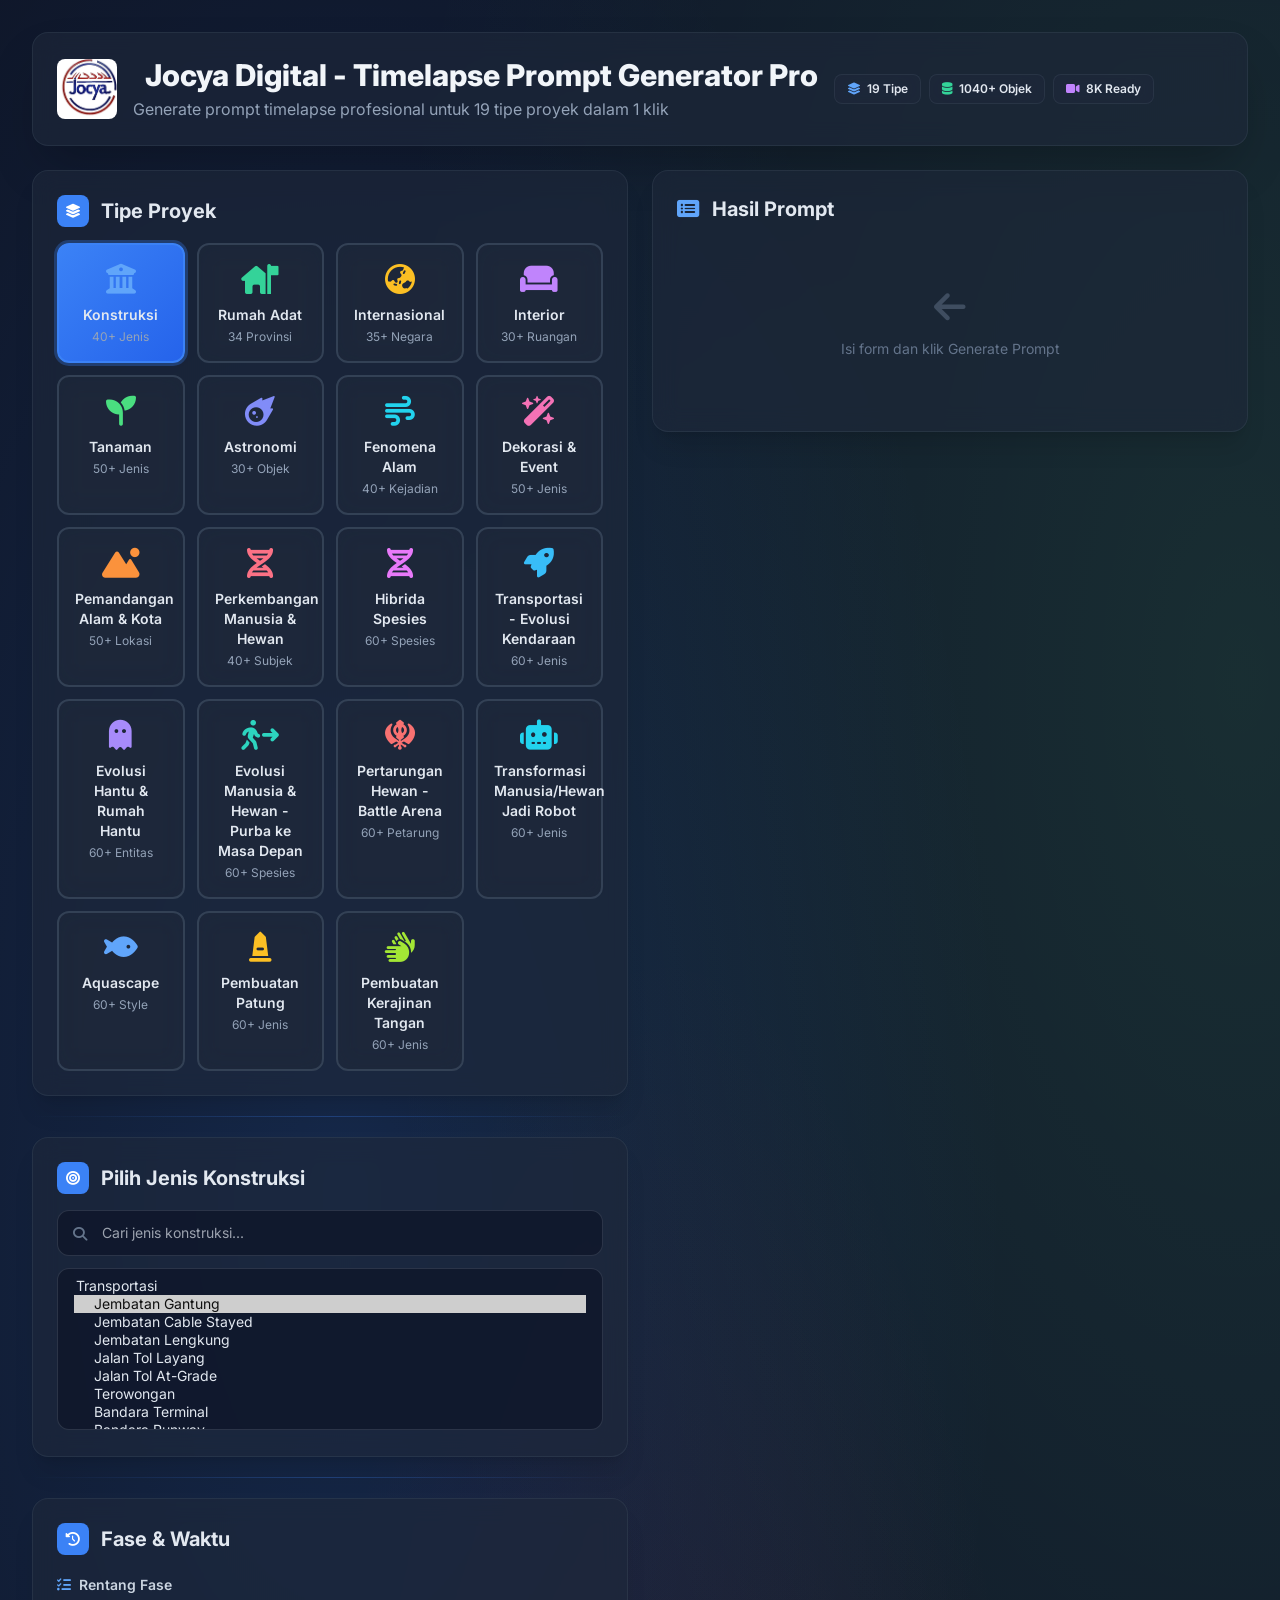
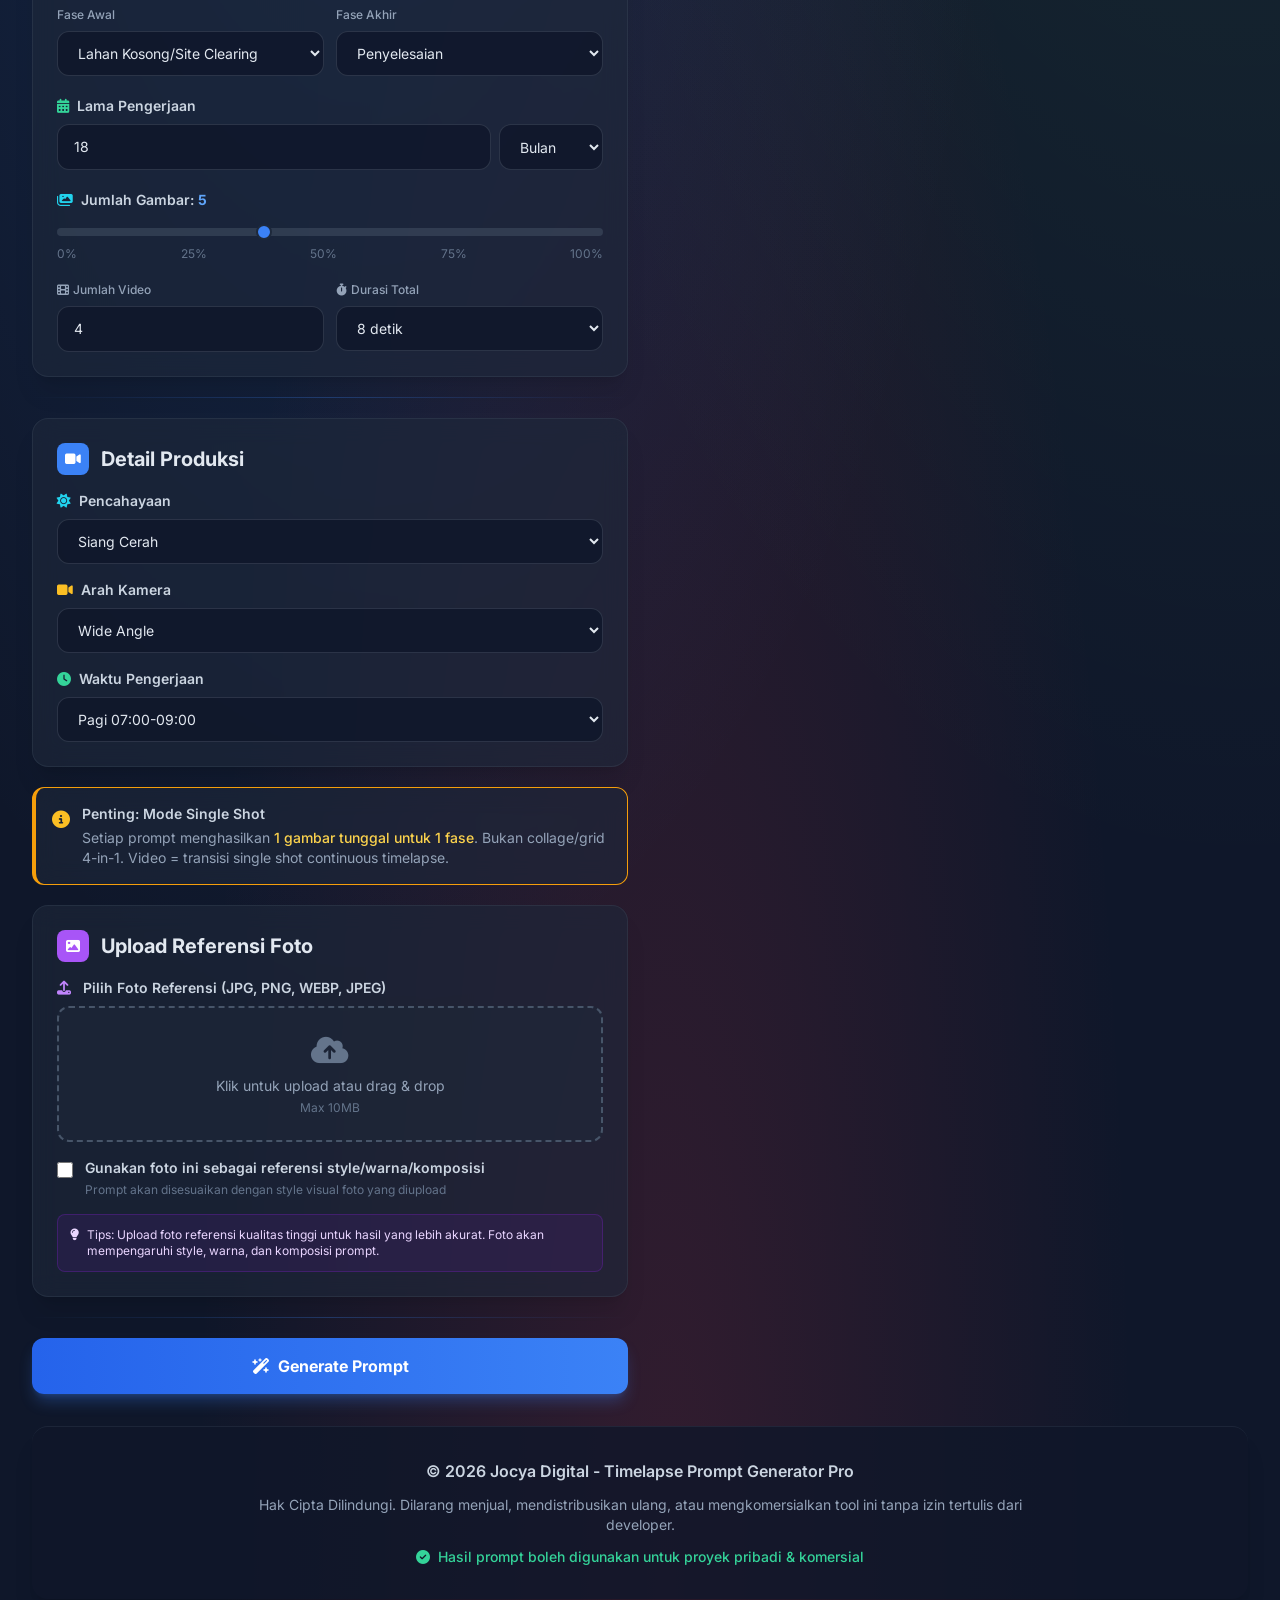
